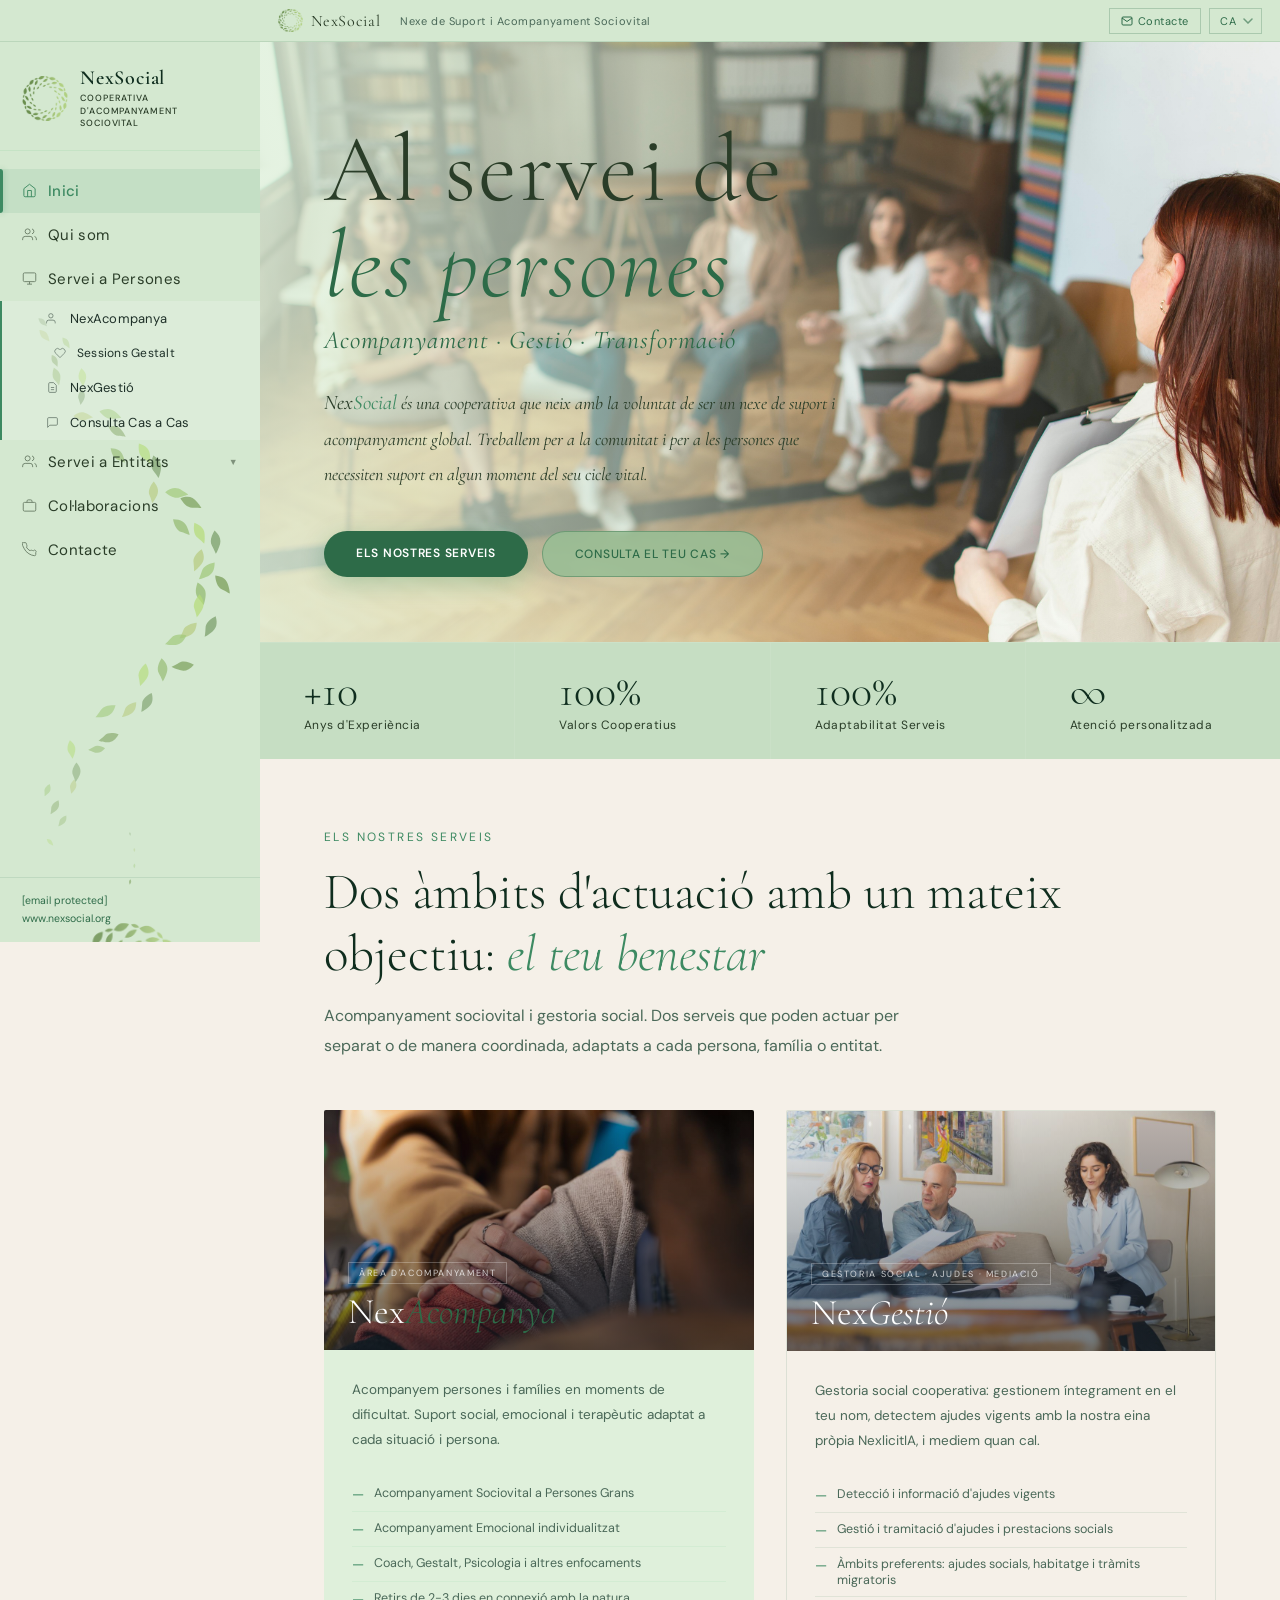
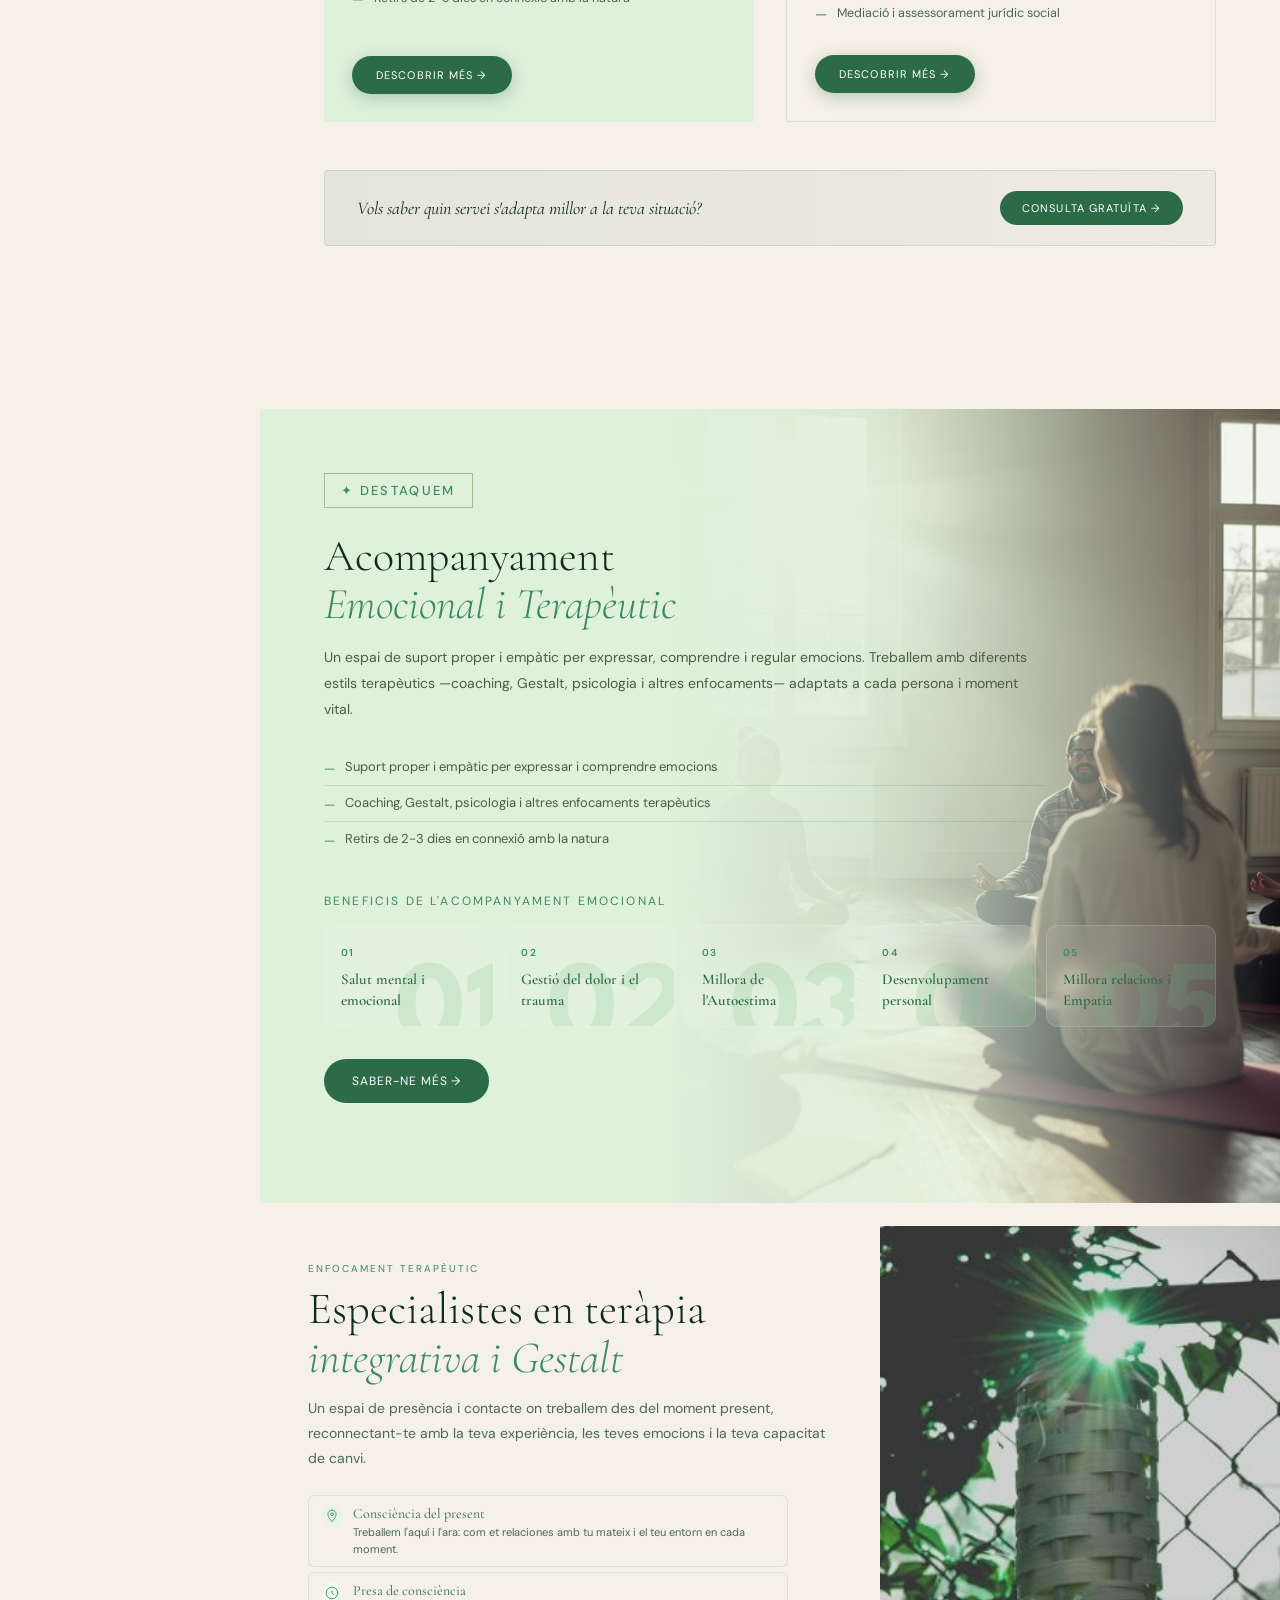
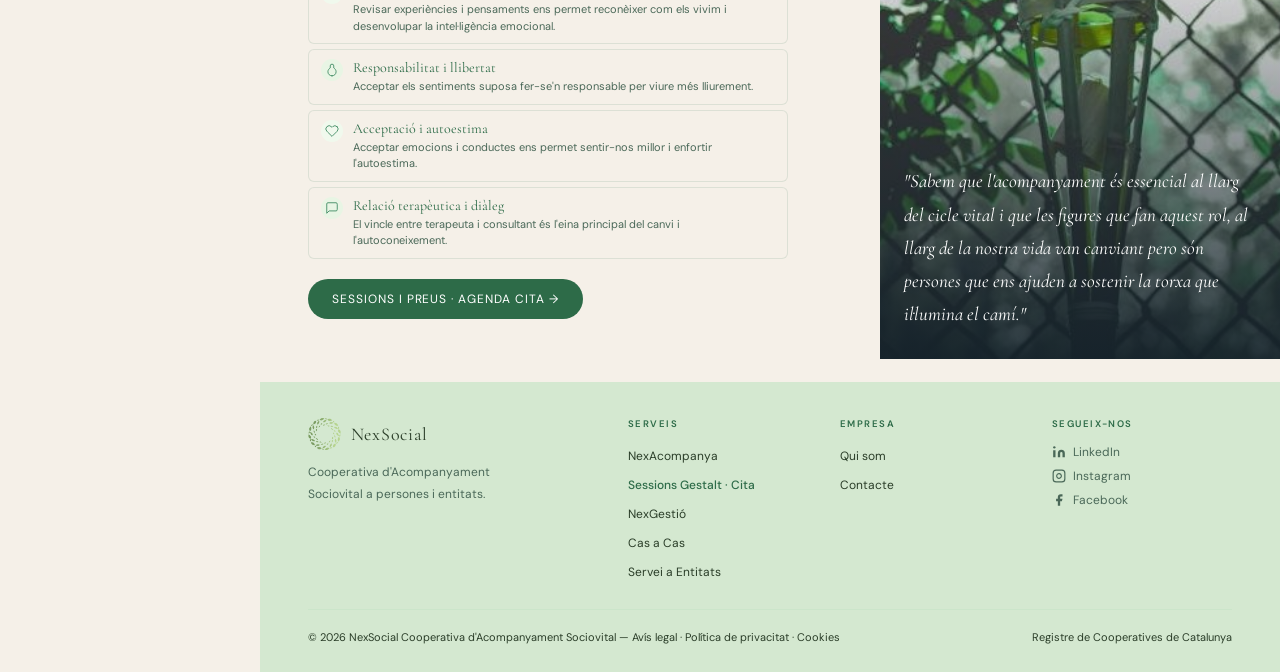
==== index.html @ 890d9851 "Update index.html" ====
<!DOCTYPE html>
<html lang="ca">
<head>
<meta charset="UTF-8">
<meta name="viewport" content="width=device-width, initial-scale=1.0">
<title>NexSocial — Cooperativa d'Acompanyament Sociovital</title>
<link href="https://fonts.googleapis.com/css2?family=Cormorant+Garamond:ital,wght@0,300;0,400;0,600;1,300;1,400;1,600&family=DM+Sans:wght@300;400;500&family=League+Spartan:wght@400;500;600;700&display=swap" rel="stylesheet">
<style>
:root{--forest:#2d6b48;--forest-hero:#dff0db;--green-mid:#3d8a62;--green-light:#6dbf85;--green-dark1:#a8cca5;--green-dark2:#8eba8b;--green-pale:#98be95;--cream:#d4e8d0;--card:#ffffff;--white:#f5f0e8;--text:#2a3d28;--text-muted:#4a6858;--sidebar-w:260px;--topbar-h:42px;--footer-h:auto;--T:.35s cubic-bezier(.4,0,.2,1)}
*{margin:0;padding:0;box-sizing:border-box}html{scroll-behavior:smooth;overflow-x:clip;}
body{font-family:'DM Sans',sans-serif;background:#f5f0e8;color:var(--text);min-height:100vh;}
.sidebar{width:var(--sidebar-w);min-height:100vh;background:var(--cream);position:fixed;left:0;top:var(--topbar-h);display:flex;flex-direction:column;z-index:100;transition:transform var(--T);overflow:hidden}
.sidebar-logo{padding:26px 22px 20px;border-bottom:1px solid rgba(109,191,133,.15);display:flex;align-items:center;gap:12px}
.sidebar-logo img{width:46px;height:46px;object-fit:contain}
.logo-name{font-family:'Cormorant Garamond',serif;font-size:20px;font-weight:600;color:#0f2d1e;letter-spacing:.04em;line-height:1}
.logo-sub{font-size:9px;color:#2a3d28;letter-spacing:.1em;text-transform:uppercase;opacity:1;margin-top:4px;line-height:1.4;font-weight:500}
nav{flex:1;padding:18px 0}
nav a{display:flex;align-items:center;gap:11px;padding:12px 22px;color:#2a3d28;text-decoration:none;font-size:15px;font-weight:400;letter-spacing:.02em;transition:all var(--T);position:relative;cursor:pointer}
nav a:hover,nav a.active{color:var(--green-mid);background:rgba(13,112,64,.08);font-weight:500}
nav a.active::before{content:'';position:absolute;left:0;top:0;bottom:0;width:3px;background:var(--green-mid);border-radius:0 3px 3px 0;box-shadow:0 0 6px rgba(13,112,64,0.3)}
nav a svg{width:15px;height:15px;opacity:.6;flex-shrink:0;transition:opacity .2s}
nav a:hover svg,nav a.active svg{opacity:1}
.sidebar-footer{padding:14px 22px;border-top:1px solid rgba(45,107,72,.12);font-size:10.5px;color:#4a6858;line-height:1.7}
.sidebar-footer a{color:#2d6b48;text-decoration:none}
.main{margin-left:var(--sidebar-w);min-height:100vh;margin-top:var(--topbar-h);background:#f5f0e8;}
section{display:none;animation:fadeIn .4s ease;}
section.active{display:block}
@keyframes fadeIn{from{opacity:0;transform:translateY(10px)}to{opacity:1;transform:translateY(0)}}
#inici{position:relative;background:#f5f0e8}
.hero-img{position:absolute;inset:0;background-size:cover;background-position:center}
.hero-overlay{position:absolute;inset:0;background:linear-gradient(to right,rgba(223,240,219,.82) 0%,rgba(223,240,219,.58) 38%,rgba(223,240,219,.18) 65%,rgba(223,240,219,0) 100%)}
.hero-content{position:relative;z-index:2;padding:80px 64px 60px;max-width:740px;-webkit-font-smoothing:antialiased;text-rendering:optimizeLegibility}
.hero-tag{display:inline-flex;align-items:center;gap:8px;font-size:10px;letter-spacing:.18em;text-transform:uppercase;color:var(--green-mid);border:1px solid rgba(13,112,64,.25);padding:6px 14px;margin-bottom:28px}
.hero-tag img{width:18px;height:18px;object-fit:contain}
.hero-title{font-family:'League Spartan',sans-serif;font-size:clamp(54px,7.5vw,98px);font-weight:500;color:var(--text);line-height:1;margin-bottom:10px;letter-spacing:-0.01em;-webkit-font-smoothing:antialiased}
.hero-sub{font-family:'Cormorant Garamond',serif;font-size:clamp(20px,2vw,26px);font-weight:400;font-style:italic;color:var(--forest);margin-bottom:28px;letter-spacing:.04em}
.hero-title em{font-style:italic;color:var(--green-mid)}
.hero-desc{font-family:'Cormorant Garamond',serif;font-size:18px;line-height:1.9;color:#2a3d28;max-width:520px;margin-bottom:40px;font-weight:400;font-style:italic}
.hero-cta{display:flex;gap:14px;flex-wrap:wrap}
.btn-primary{background:#2d6b48;color:#fff;padding:14px 32px;border:none;font-family:'DM Sans',sans-serif;font-size:12px;font-weight:600;letter-spacing:.06em;text-transform:uppercase;cursor:pointer;text-decoration:none;display:inline-block;transition:all .3s;border-radius:40px;box-shadow:0 6px 24px rgba(13,112,64,0.25)}
.btn-primary:hover{background:rgba(30,90,56,0.55);backdrop-filter:blur(6px);transform:translateY(-2px);box-shadow:0 6px 20px rgba(45,107,72,0.18)}
.btn-outline{background:rgba(152,190,149,0.88);color:var(--forest);padding:14px 32px;border:1.5px solid rgba(45,107,72,0.4);font-family:'DM Sans',sans-serif;font-size:12px;font-weight:500;letter-spacing:.06em;text-transform:uppercase;cursor:pointer;text-decoration:none;display:inline-block;transition:all .3s;border-radius:40px}
.btn-outline:hover{background:rgba(45,107,72,0.08);backdrop-filter:blur(6px);border-color:rgba(45,107,72,0.35);color:#2d6b48;transform:translateY(-2px);box-shadow:0 6px 18px rgba(45,107,72,0.08)}
.hero-stats{position:relative;z-index:1;display:flex;border-top:1px solid rgba(255,255,255,.1);background:rgba(194,221,191,.92);margin-bottom:0;}
.stat{flex:1;padding:26px 44px;border-right:1px solid rgba(255,255,255,.07);cursor:default;transition:all .25s;}
.stat:last-child{border-right:none}
.stat:hover{background:rgba(13,112,64,.1);}
.stat:hover .stat-num,.stat:hover .stat-label{color:var(--green-mid);}
.stat-num{font-family:'Cormorant Garamond',serif;font-size:44px;font-weight:300;color:#0f2d1e;line-height:1;margin-bottom:4px;transition:color .25s;}
.stat-label{font-size:12px;color:#2a3d28;letter-spacing:.04em;transition:color .25s;}
.page-header{background:var(--forest-hero);padding:52px 64px 40px;position:relative;overflow:hidden}
.page-header-bg{position:absolute;right:0;top:0;bottom:0;width:45%;background-size:cover;background-position:center;opacity:.55}
.page-header::after{content:'';position:absolute;right:0;top:0;bottom:0;width:45%;background:linear-gradient(to right,var(--forest-hero) 0%,transparent 40%)}
.page-header-tag{font-size:10px;letter-spacing:.2em;text-transform:uppercase;color:#0d7040;font-weight:600;margin-bottom:12px;display:block;position:relative;z-index:1}
.page-header h1{font-family:'Cormorant Garamond',serif;font-size:clamp(30px,4vw,48px);font-weight:400;color:#0f2d1e;line-height:1.1;position:relative;z-index:1}
.page-header h1 em{font-style:italic;color:#2d6b48}
.page-header p{margin-top:12px;font-size:14px;color:var(--text-muted);max-width:640px;line-height:1.7;position:relative;z-index:1}
.content{padding:52px 56px;background:#f5f0e8}
.content-alt{padding:52px 64px;background:#f5f0e8}
.section-title{font-family:'Cormorant Garamond',serif;font-size:32px;font-weight:400;color:#0f2d1e;line-height:1.2;margin-bottom:6px}
.section-title em{font-style:italic;color:#2d6b48;font-weight:400}
.section-lead{font-size:14px;color:var(--text-muted);line-height:1.7;max-width:720px}
.divider{width:48px;height:2px;background:var(--green-mid);margin:16px 0 32px}
.mv-grid{display:grid;grid-template-columns:1fr 1fr;gap:2px;margin-top:32px}
.mv-block{background:var(--card);padding:36px 32px;position:relative;overflow:hidden}
.mv-block::before{content:'';position:absolute;top:0;left:0;width:100%;height:3px;background:linear-gradient(90deg,var(--green-mid),var(--green-light))}
.mv-label{font-size:10px;letter-spacing:.2em;text-transform:uppercase;color:var(--green-mid);margin-bottom:10px;display:block}
.mv-block h3{font-family:'Cormorant Garamond',serif;font-size:22px;font-weight:500;color:#0f2d1e;margin-bottom:10px;line-height:1.2}
.mv-block p{font-size:13.5px;line-height:1.8;color:var(--text-muted)}
.photo-strip{display:grid;grid-template-columns:repeat(3,1fr);gap:3px}
.photo-strip-item{height:200px;background-size:cover;background-position:center;position:relative;overflow:hidden}
.photo-strip-item::after{content:'';position:absolute;inset:0;background:rgba(18,32,41,.06);transition:background .3s}
.photo-strip-item:hover::after{background:rgba(18,32,41,.0)}
.team-grid{display:grid;grid-template-columns:repeat(auto-fill,minmax(240px,1fr));gap:20px;margin-top:32px}
.team-card{background:#f0f9ed;border:1px solid rgba(45,107,72,.1);overflow:hidden;transition:all .3s}
.team-card:hover{border-color:var(--green-mid);box-shadow:0 8px 28px rgba(18,32,41,.08)}
.team-avatar{height:155px;display:flex;align-items:center;justify-content:center}
.team-initials{font-family:'Cormorant Garamond',serif;font-size:46px;font-weight:300;color:#2a3d28}
.team-info{padding:22px 22px 26px}
.team-info h3{font-family:'Cormorant Garamond',serif;font-size:19px;font-weight:600;color:var(--forest);margin-bottom:3px}
.team-role{font-size:10.5px;letter-spacing:.08em;text-transform:uppercase;color:var(--green-mid);margin-bottom:10px}
.team-bio{font-size:13px;line-height:1.7;color:var(--text-muted)}
.servei-block{display:grid;grid-template-columns:220px 1fr;border:1px solid rgba(45,107,72,.12);margin-bottom:14px;background:#f0f9ed;transition:all .3s;overflow:hidden}
.servei-block:hover{border-color:var(--green-mid);box-shadow:0 4px 20px rgba(18,32,41,.06)}
.servei-photo{background-size:cover;background-position:center;position:relative;min-height:190px}
.servei-photo-overlay{position:absolute;inset:0;background:linear-gradient(160deg,rgba(18,32,41,.65),rgba(45,107,72,.45));display:flex;flex-direction:column;justify-content:flex-end;padding:22px 18px}
.servei-cat-name{font-family:'Cormorant Garamond',serif;font-size:24px;font-weight:300;color:#fff;line-height:1.1}
.servei-cat-tag{font-size:10px;letter-spacing:.12em;text-transform:uppercase;color:rgba(255,255,255,0.6);margin-top:3px}
.servei-items{padding:28px 32px}
.servei-items h3{font-family:'Cormorant Garamond',serif;font-size:19px;font-weight:600;color:var(--forest);margin-bottom:14px}
.servei-list{list-style:none;display:grid;grid-template-columns:1fr 1fr;gap:7px}
.servei-list li{font-size:12.5px;color:var(--text-muted);padding-left:13px;position:relative;line-height:1.5}
.servei-list li::before{content:'→';position:absolute;left:0;color:var(--green-mid);font-size:11px}
.diagnostic-hero{position:relative;overflow:hidden;min-height:280px;display:flex;align-items:center}
.diagnostic-hero-img{position:absolute;inset:0;background-size:cover;background-position:center}
.diagnostic-hero-overlay{position:absolute;inset:0;background:linear-gradient(135deg,rgba(212,232,208,.8) 0%,rgba(212,232,208,.5) 60%,rgba(212,232,208,.1) 100%)}
.diagnostic-hero-content{position:relative;z-index:2;padding:48px 64px;display:grid;grid-template-columns:1fr 1fr;gap:48px;align-items:center;width:100%}
.diagnostic-hero h2{font-family:'Cormorant Garamond',serif;font-size:38px;font-weight:400;color:#0f2d1e;line-height:1.15}
.diagnostic-hero h2 em{font-style:italic;color:var(--green-mid)}
.form-container{padding:48px 64px;background:#f5f0e8}
.form-wrapper{max-width:620px;background:#ffffff;border:1px solid rgba(45,107,72,.1);padding:40px}
.form-wrapper h3{font-family:'Cormorant Garamond',serif;font-size:24px;font-weight:400;color:#0f2d1e;margin-bottom:6px}
.form-sub{font-size:13px;color:var(--text-muted);margin-bottom:28px}
.form-group{margin-bottom:18px}
.form-group label{display:block;font-size:10px;letter-spacing:.1em;text-transform:uppercase;color:var(--forest);margin-bottom:7px;font-weight:500}
.form-group input,.form-group select,.form-group textarea{width:100%;padding:11px 13px;border:1px solid rgba(45,107,72,.18);background:var(--white);font-family:'DM Sans',sans-serif;font-size:13.5px;color:var(--text);outline:none;transition:border-color .2s;appearance:none}
.form-group input:focus,.form-group select:focus,.form-group textarea:focus{border-color:var(--green-mid);background:#f5f0e8}
.form-group textarea{resize:vertical;min-height:85px}
.form-row{display:grid;grid-template-columns:1fr 1fr;gap:13px}
.form-note{margin-top:12px;font-size:12px;color:var(--text-muted);line-height:1.6;padding:10px 13px;border-left:2px solid var(--green-light);background:#f0f9ed}
.gform-placeholder{background:#e8f5e4;border:2px dashed var(--green-mid);padding:32px;text-align:center;color:var(--forest)}
.values-strip{display:flex;background:#d4e8d0}
.value-item{flex:1;padding:26px 18px;border-right:1px solid rgba(109,191,133,.15);text-align:center}
.value-item:last-child{border-right:none}
.value-icon{font-size:21px;margin-bottom:7px}
.value-item h4{font-family:'Cormorant Garamond',serif;font-size:17px;color:#1a3d22;margin-bottom:3px}
.value-item p{font-size:11px;color:#4a6858;line-height:1.5}
.oferta{background:#ffffff;border:1px solid rgba(45,107,72,.1);padding:26px 30px;margin-bottom:10px;display:flex;align-items:center;justify-content:space-between;gap:18px;transition:all .3s}
.oferta:hover{border-color:var(--green-mid);transform:translateX(4px)}
.oferta-info h3{font-family:'Cormorant Garamond',serif;font-size:19px;font-weight:600;color:var(--forest);margin-bottom:4px}
.oferta-meta{display:flex;gap:12px;font-size:11px;color:var(--text-muted)}
.oferta-badge{font-size:10.5px;padding:5px 11px;background:#f0f9ed;color:var(--forest);border-radius:2px;white-space:nowrap}
.contact-grid{display:grid;grid-template-columns:1fr 1.5fr;min-height:calc(100vh - 156px)}
.contact-info{background:#f5f0e8;padding:48px 40px;position:relative;overflow:hidden}
.contact-info-bg{position:absolute;inset:0;background-size:cover;background-position:center bottom;opacity:0.25;filter:blur(2px);transform:scale(1.05)}.12}
.contact-info h2{font-family:'Cormorant Garamond',serif;font-size:42px;font-weight:600;color:var(--text);margin-bottom:5px;position:relative;z-index:1}
.contact-info h2 em{font-style:italic;color:#0d7040}
.contact-info>p{font-size:13px;color:#4a6858;line-height:1.7;margin-bottom:36px;position:relative;z-index:1}
.contact-item{margin-bottom:24px;position:relative;z-index:1}
.contact-item-label{font-size:10px;letter-spacing:.18em;text-transform:uppercase;color:#2d6b48;margin-bottom:4px;opacity:1}
.contact-item-val{font-size:14px;color:#2a3d28;font-weight:300}
.contact-item-val a{color:#2d6b48;text-decoration:none;border-bottom:1px solid rgba(45,107,72,.25);transition:border-color .2s}
.contact-item-val a:hover{border-color:#0d7040}
.contact-form{background:#f5f0e8;padding:48px 40px}
.contact-form h3{font-family:'Cormorant Garamond',serif;font-size:24px;font-weight:400;color:#0f2d1e;margin-bottom:24px}
.contact-logo{display:flex;align-items:center;gap:10px;margin-bottom:28px;position:relative;z-index:1}
.contact-logo img{width:34px;height:34px;object-fit:contain;opacity:.8}
.contact-logo span{font-family:'Cormorant Garamond',serif;font-size:15px;color:#4a6858;letter-spacing:.04em}
.mobile-toggle{display:none;position:fixed;top:12px;left:12px;z-index:200;background:var(--cream);border:1px solid rgba(45,107,72,.15);color:#2a3d28;width:40px;height:40px;cursor:pointer;flex-direction:column;align-items:center;justify-content:center;gap:5px}
.mobile-toggle span{display:block;width:20px;height:2px;background:#2a3d28}
.overlay{display:none;position:fixed;inset:0;background:rgba(14,30,22,.6);z-index:99}

/* ═══════════════════════════════════════════
   PORTÀTIL / TABLET — max-width: 1100px
   ═══════════════════════════════════════════ */
@media(max-width:1100px){
  /* Sidebar més estret */
  :root{--sidebar-w:220px}
  
  /* Padding de contingut reduït */
  .content,.content-alt,.form-container{padding-left:32px;padding-right:32px}
  .page-header{padding:40px 32px 32px}
  
  /* Hero title més petit */
  
.hero-title{font-size:clamp(42px,6vw,72px) !important}
  .hero-content{padding:60px 40px 48px !important}
  
  /* Grids de 4 col → 2 col */
  .footer-top{grid-template-columns:1fr 1fr !important}
  
  /* Stats hero wrap */
  .hero-stats .stat{padding:14px 18px}
}

/* ═══════════════════════════════════════════
   TABLET — max-width: 900px
   ═══════════════════════════════════════════ */
@media(max-width:900px){
  :root{--sidebar-w:200px}
  
  /* Grids 3 col → 2 col */
  div[style*="grid-template-columns:repeat(3,1fr)"]:not(.bloc-emocional div){
    grid-template-columns:1fr 1fr !important;
  }
  
  /* Grids 4 col → 2 col */
  div[style*="grid-template-columns:repeat(4,1fr)"]{
    grid-template-columns:1fr 1fr !important;
  }
  
  /* Contact grid → 1 col */
  .contact-grid{grid-template-columns:1fr !important}
  
  /* Gestalt grid → apilat */
    
  /* Area cards → apilades */
  .area-card{grid-template-columns:1fr !important}
  .area-card-img{min-height:220px !important}
  
  /* Servei blocks → apilats */
  .servei-block{grid-template-columns:1fr !important}
  
  /* Padding reduït */
  .content,.content-alt{padding-left:24px;padding-right:24px}
  .page-header{padding:32px 24px 28px !important}
  
    .hero-content{padding:48px 32px 40px !important}
  
.hero-title{font-size:clamp(38px,5.5vw,62px) !important}
  
  /* Diagnostic hero */
  .diagnostic-hero-content{grid-template-columns:1fr !important}
  
  /* Footer */
  .footer-top{grid-template-columns:1fr 1fr !important}
  
  /* mv-grid → 1 col */
  .mv-grid{grid-template-columns:1fr !important}
  
  /* srv-cols */
  .srv-cols{grid-template-columns:1fr 1fr !important}
}

@media(max-width:768px){
.sidebar{transform:translateX(-100%)}.sidebar.open{transform:translateX(0)}
.main{margin-left:0;margin-top:var(--topbar-h)}.mobile-toggle{display:flex}.overlay.show{display:block}
.hero-content,.page-header,.content,.content-alt,.form-container{padding-left:18px;padding-right:18px}
.content[style*="padding:40px 48px"],.content[style*="padding: 40px 48px"]{padding-left:18px !important;padding-right:18px !important;padding-top:28px !important;}
.hero-stats .stat{padding:18px 14px}
.mv-grid,.form-row,.servei-block,.contact-grid,.diagnostic-hero-content{grid-template-columns:1fr}
.values-strip{flex-direction:column}.servei-photo{min-height:130px}
.photo-strip{grid-template-columns:1fr 1fr}

.hero-content{padding:40px 18px 32px !important;}
.hero-cta{flex-direction:column;gap:10px;}
.hero-stats{flex-wrap:wrap;}
.stat{flex:1 1 45%;border-right:none !important;border-bottom:1px solid rgba(255,255,255,.07);}

/* Page headers */
.page-header{padding:36px 18px 28px !important;}
.page-header-bg{display:none;}
.page-header::after{display:none;}

/* Grids inline de 3-4 columnes → 1 columna */
div[style*="grid-template-columns:repeat(3"],
div[style*="grid-template-columns:repeat(4"],
div[style*="grid-template-columns: repeat(3"],
div[style*="grid-template-columns: repeat(4"]{
  grid-template-columns:1fr !important;
}

/* Grids inline de 2 columnes → 1 columna (excepte els que ja funcionen) */
div[style*="grid-template-columns:1fr 1fr"],
div[style*="grid-template-columns: 1fr 1fr"],
div[style*="grid-template-columns:1fr 380px"],
div[style*="grid-template-columns:1fr 1.5fr"],
div[style*="grid-template-columns:220px 1fr"],
div[style*="grid-template-columns:280px 1fr"],
div[style*="grid-template-columns:1fr 380px"]{
  grid-template-columns:1fr !important;
}

/* Galeries de fotos → 1 columna */
div[style*="grid-template-columns:1.2fr 1fr 0.9fr"],
div[style*="grid-template-columns:1.6fr 1fr 1fr 1fr"]{
  grid-template-columns:1fr !important;
  height:auto !important;
}

/* Padding excessiu en blocs inline */
div[style*="padding:36px 40px"],
div[style*="padding:48px 64px"],
div[style*="padding:40px 44px"],
div[style*="padding:28px 44px"]{
  padding-left:18px !important;
  padding-right:18px !important;
}

/* Alçades fixes d'imatges → reduir */
div[style*="height:280px"],
div[style*="height:260px"],
div[style*="height:320px"]{
  height:180px !important;
}

/* CTAs en fila → columna */
div[style*="display:flex"][style*="justify-content:space-between"]{
  flex-direction:column;
  gap:16px;
}

/* Mida de text gran en mòbil */
div[style*="font-size:52px"],
div[style*="font-size:80px"]{
  font-size:38px !important;
}
div[style*="font-size:38px"]{font-size:26px !important;}
div[style*="font-size:32px"]{font-size:22px !important;}

/* ── INICI: desactivar sticky stack al mòbil ── */
.stack-item{position:static !important;top:auto !important;z-index:auto !important;border-radius:0 !important;}

#inici div[style*="height:600px;overflow:hidden"]{height:auto !important;min-height:380px !important;overflow:hidden !important;}
.hero-content{padding:32px 18px 28px !important;}
.hero-title{font-size:48px !important;}

.hero-desc{font-size:13px !important;margin-bottom:24px !important;}
.hero-cta{flex-direction:column !important;gap:10px !important;}
.btn-primary,.btn-outline{text-align:center !important;}
.hero-stats{position:relative !important;z-index:5 !important;}

/* Bloc serveis: eliminar padding gegant */
#inici div[style*="padding:36px 64px 600px"]{padding:28px 18px 48px !important;}
#inici div[style*="padding-bottom:120px"]{padding-bottom:40px !important;}
#inici div[style*="padding:32px 32px 48px"]{padding:22px 18px 36px !important;}

/* Bloc emocional */
.bloc-emocional{overflow:visible !important;}
.bloc-emocional-text{padding:28px 18px 36px !important;}
#inici div[style*="padding:64px 64px 100px"]{padding:28px 18px 36px !important;}
#inici div[style*="min-height:420px"]{min-height:auto !important;}
.bloc-emocional div[style*="grid-template-columns:repeat(5,1fr)"]{grid-template-columns:1fr 1fr !important;}

/* Gestalt: tot visible i apilat */

/* Cards inici: grids → 1 col */
#inici div[style*="grid-template-columns:1fr 1fr"]{grid-template-columns:1fr !important;}
#inici div[style*="grid-template-columns:1fr 400px"]{grid-template-columns:1fr !important;}
#inici div[style*="grid-template-columns:repeat(5,1fr)"]{grid-template-columns:1fr 1fr !important;}
#inici div[style*="height:260px"]{height:200px !important;}

/* Stats */
.stat-num{font-size:26px !important;}
.stat-label{font-size:12px !important;}

/* Subnav lateral */
#subnav-serveis a{padding-left:28px !important;color:#1e3028 !important;}

/* srv-block i srv-cols */
.srv-block{margin-bottom:32px !important;padding-bottom:32px !important;}
.srv-cols{grid-template-columns:1fr !important;}
.srv-col-box{padding:16px !important;}
.srv-block-title{font-size:22px !important;}
.srv-block-desc{max-width:100% !important;}

/* NexAcompanya / NexGestio: content padding */
#nexacompanya .content,#nexgestio .content{padding:24px 18px 40px !important;}


/* Footer */
.footer-top{grid-template-columns:1fr !important;}




.hero-sub{font-size:clamp(16px,4vw,20px) !important;}
}


.tsec-head{font-size:10px;letter-spacing:0.12em;text-transform:uppercase;color:#fff;background:#2d6b48;padding:7px 12px;margin:18px 0 12px;font-weight:600}
.tfield{margin-bottom:12px}
.tlabel{display:block;font-size:10px;letter-spacing:0.1em;text-transform:uppercase;color:#2d6b48;margin-bottom:5px;font-weight:500}
.tinput{width:100%;padding:10px 13px;border:1px solid rgba(45,107,72,0.2);background:#f5f0e8;font-family:'DM Sans',sans-serif;font-size:14px;color:#0f2d1e;outline:none;box-sizing:border-box}
.tarea{width:100%;padding:10px 13px;border:1px solid rgba(45,107,72,0.2);background:#f5f0e8;font-family:'DM Sans',sans-serif;font-size:13px;color:#0f2d1e;outline:none;resize:vertical;box-sizing:border-box;min-height:70px}
.tinput:focus,.tarea:focus{border-color:#0d7040}

/* === TOPBAR === */
.topbar{position:fixed;top:0;left:0;right:0;height:var(--topbar-h);background:var(--cream);z-index:200;display:flex;align-items:center;justify-content:space-between;padding:0 18px 0 calc(var(--sidebar-w) + 18px);border-bottom:1px solid rgba(45,107,72,.15)}
.topbar-left{display:flex;align-items:center;gap:20px}
.topbar-logo-wrap{display:flex;align-items:center;gap:8px}
.topbar-logo-wrap img{height:24px;width:auto;object-fit:contain}
.topbar-brand{font-family:'Cormorant Garamond',serif;font-size:16px;font-weight:400;color:#2a3d28;letter-spacing:0.04em}
.topbar-tagline{font-size:11px;color:#4a6858;letter-spacing:0.05em;display:block}
.topbar-right{display:flex;align-items:center;gap:8px}
.topbar-btn{display:flex;align-items:center;gap:5px;padding:5px 11px;border:1px solid rgba(45,107,72,.25);color:#2d6b48;font-size:11px;text-decoration:none;letter-spacing:0.05em;transition:all .2s;cursor:pointer;background:transparent;white-space:nowrap}
.topbar-btn:hover,.topbar-btn:focus{background:rgba(45,107,72,0.08);backdrop-filter:blur(6px);border-color:rgba(45,107,72,0.3);color:#2d6b48;transform:translateY(-1px)}
.topbar-btn.urgent{border-color:rgba(239,68,68,.4);color:rgba(239,68,68,.8)}
.topbar-btn.urgent:hover{background:rgba(239,68,68,.1);border-color:rgba(239,68,68,.7);color:#ef4444}
.topbar-btn svg{width:12px;height:12px;flex-shrink:0}
.lang-select{appearance:none;background:transparent;border:1px solid rgba(45,107,72,.25);color:#2d6b48;font-size:11px;font-family:'DM Sans',sans-serif;letter-spacing:0.05em;padding:5px 24px 5px 10px;cursor:pointer;transition:all .2s;outline:none;background-image:url("data:image/svg+xml,%3Csvg xmlns='http://www.w3.org/2000/svg' width='10' height='6' viewBox='0 0 10 6'%3E%3Cpath d='M1 1l4 4 4-4' stroke='rgba(45,107,72,0.6)' stroke-width='1.5' fill='none' stroke-linecap='round'/%3E%3C/svg%3E");background-repeat:no-repeat;background-position:right 8px center;}
.lang-select:hover{border-color:rgba(45,107,72,.5);color:var(--green-mid)}
.lang-select option{background:#f5f0e8;color:#2a3d28;}

@media(max-width:1100px){.topbar-tagline{display:none}.topbar{padding-left:calc(var(--sidebar-w) + 14px)}}
@media(max-width:768px){.topbar{padding-left:58px}.topbar-tagline,.topbar-brand{display:block}.topbar-btn span{display:none}.topbar-btn{padding:5px 7px}}

/* === FOOTER === */
.site-footer{background:#d4e8d0;color:#4a6858;padding:36px 48px 28px;}
.footer-inner{max-width:960px;margin:0 auto}
.footer-top{display:grid;grid-template-columns:1.6fr 1fr 1fr 1fr;gap:32px;padding-bottom:28px;border-bottom:1px solid rgba(109,191,133,.08)}
.footer-col-title{font-size:9.5px;letter-spacing:0.15em;text-transform:uppercase;color:#2d6b48;margin-bottom:14px;font-weight:600}
.footer-brand{display:flex;align-items:center;gap:10px;margin-bottom:12px}
.footer-brand img{height:32px;width:auto;object-fit:contain;opacity:.85}
.footer-brand-name{font-family:'Cormorant Garamond',serif;font-size:18px;color:#2a3d28;letter-spacing:0.04em}
.footer-desc{font-size:12px;line-height:1.8;color:#4a6858;max-width:220px}
.footer-links{list-style:none;padding:0;margin:0;display:flex;flex-direction:column;gap:8px}
.footer-links a{font-size:12px;color:#2a3d28;text-decoration:none;transition:color .2s}
.footer-links a:hover{color:var(--forest);font-weight:500}
.footer-social{display:flex;flex-direction:column;gap:8px}
.footer-social a{display:flex;align-items:center;gap:7px;font-size:12px;color:#4a6858;text-decoration:none;transition:color .2s}
.footer-social a:hover{color:var(--forest);font-weight:500}
.footer-social svg{width:14px;height:14px;flex-shrink:0}
.footer-denuncia{display:inline-flex;align-items:center;gap:6px;padding:8px 14px;border:1px solid rgba(239,68,68,.3);color:rgba(239,68,68,.7);font-size:11px;text-decoration:none;letter-spacing:0.06em;transition:all .2s;margin-top:4px}
.footer-denuncia:hover{background:rgba(239,68,68,.08);border-color:rgba(239,68,68,.6);color:#ef4444}
.footer-bottom{display:flex;align-items:center;justify-content:space-between;padding-top:20px;font-size:11px;color:#2a3d28;flex-wrap:wrap;gap:8px}
.footer-bottom a{color:#2a3d28;text-decoration:none}
.footer-bottom a:hover{color:var(--forest)}
@media(max-width:768px){.site-footer{padding:28px 22px 20px}.footer-top{grid-template-columns:1fr 1fr}.footer-col--brand{grid-column:1/-1}}

.site-footer{display:block !important;}

.servei-block:nth-child(even){background:#e8f5e4 !important;}

.footer-links a, .footer-social a, .footer-bottom a {
  transition: color .2s, font-weight .1s;
}
.team-card, .servei-block, .mv-block {
  transition: transform .25s, box-shadow .25s;
}
.team-card:hover, .servei-block:hover {
  transform: translateY(-3px);
}
nav a {
  transition: all .2s;
}


/* === ALTERNANÇA GLOBAL CARDS === */
/* srv-col-box */
.srv-col-box:nth-child(odd) { background: #f0f9ed !important; }
.srv-col-box:nth-child(even) { background: #e8f5e4 !important; }

/* area-card alternada */
.area-card:nth-child(odd) .area-card-body { background: #f0f9ed !important; }
.area-card:nth-child(even) .area-card-body { background: #e8f5e4 !important; }

/* oferta alternada */
.oferta:nth-child(odd) { background: #f0f9ed !important; }
.oferta:nth-child(even) { background: #e8f5e4 !important; }

/* team-card alternada */
.team-card:nth-child(odd) { background: #f0f9ed !important; }
.team-card:nth-child(even) { background: #e8f5e4 !important; }

/* mv-block alternada */
.mv-block:nth-child(odd) { background: #f0f9ed !important; }
.mv-block:nth-child(even) { background: #e8f5e4 !important; }

/* dopt (diagnòstic) alternada */
.dopt:nth-child(odd) { background: #f0f9ed !important; }
.dopt:nth-child(even) { background: #e8f5e4 !important; }
.dopt:hover, .dopt.selected { background: #98be95 !important; }

/* srv-detail-nav-item alternada */
.srv-detail-nav-item:nth-child(odd) { background: transparent; }
.srv-detail-nav-item:nth-child(even) { background: rgba(13,112,64,.04); }


#subnav-entitats a, #subnav-serveis a { color:#1e3028 !important; font-size:14px; opacity:1 !important; border-left-color:#3d8a62 !important; }

.mv-card:nth-child(odd) { background: #f0f9ed !important; }
.mv-card:nth-child(even) { background: #e8f5e4 !important; }
.cas-card:nth-child(odd) { background: #f0f9ed !important; }
.cas-card:nth-child(even) { background: #e8f5e4 !important; }


img{max-width:100%;height:auto;}

/* Em cursiva sobre fons verd → color fosc per contrast */
[style*="background:#98be95"] em,
[style*="background:var(--forest-hero)"] em,
[style*="background:#dff0db"] em,
[style*="background:#d4e8d0"] em {
  color: #2d6b48 !important;
}
.page-header em { color: #2d6b48 !important; }
.hero-title em { color: #2d6b48 !important; }


/* Green-light sobre fons clar → fosc */
[style*="background:#98be95"] [style*="color:var(--green-light)"],
.srv-col-box [style*="color:var(--green-light)"] {
  color: #2d6b48 !important;
}

/* ── REGLA OR BRANDING: --green-light NOMÉS sobre fons fosc ──────────────
   Sobre qualsevol fons clar de la web, forcem --forest per garantir contrast.
   Excepció: botons amb background:var(--forest) i overlays de foto (ok per disseny).
   ──────────────────────────────────────────────────────────────────────── */
.content [style*="color:var(--green-light)"],
.page-header:not(.dark-overlay) [style*="color:var(--green-light)"],
.site-footer [style*="color:var(--green-light)"] {
  color: var(--forest) !important;
}


/* Espai extra bottom NexAcompanya/NexGestió cards inici */
.stack-item { margin-bottom: 24px; }
@media(max-width:768px){
  .stack-item { margin-bottom: 16px; }
}




  
  
}



  
  
  
}
@media(max-width:860px){}
@media(max-width:600px){
.gestalt-grid{display:block !important;grid-template-columns:1fr !important;min-height:auto !important;}
.gestalt-foto{display:block !important;height:240px !important;position:relative !important;overflow:hidden !important;}
.gestalt-foto img{position:absolute !important;inset:0 !important;width:100% !important;height:100% !important;object-fit:cover !important;object-position:top center !important;}
.gestalt-text{display:block !important;padding:24px 18px 32px !important;}
}</style>
<script>
function handleContactForm(e){
  e.preventDefault();
  const btn = document.getElementById('form-submit-btn');
  const success = document.getElementById('form-success');
  const form = document.getElementById('contact-form');
  if(!form.action || form.action.includes('XXXXXXXX')){
    const nom = form.querySelector('[name="nom"]') ? form.querySelector('[name="nom"]').value : '';
    const email = form.querySelector('[name="email"]') ? form.querySelector('[name="email"]').value : '';
    const telefon = form.querySelector('[name="telefon"]') ? form.querySelector('[name="telefon"]').value : '';
    const motiu = form.querySelector('[name="motiu"]') ? form.querySelector('[name="motiu"]').value : '';
    const missatge = form.querySelector('[name="missatge"]') ? form.querySelector('[name="missatge"]').value : '';
    const body = encodeURIComponent('Nom: '+nom+'\nEmail: '+email+'\nTelèfon: '+telefon+'\nMotiu: '+motiu+'\n\n'+missatge);
    window.location.href = 'mailto:infonex@nexsocial.org?subject=Contacte web NexSocial&body='+body;
    success.style.display='block';
    form.reset();
    return;
  }
  btn.textContent = 'Enviant...';
  btn.disabled = true;
  fetch(form.action, {method:'POST', body:new FormData(form), headers:{'Accept':'application/json'}})
    .then(function(res){
      if(res.ok){ success.style.display='block'; form.reset(); btn.textContent='Enviat ✓'; }
      else { btn.textContent='Error — torna-ho a intentar'; btn.disabled=false; }
    }).catch(function(){ btn.textContent='Error — torna-ho a intentar'; btn.disabled=false; });
}

function handleTreballarForm(e){
  e.preventDefault();
  const form = e.target;
  const ok = document.getElementById('treballar-ok');
  if(!form.action || form.action.includes('XXXXXXXX')){
    const nom = form.querySelector('[name="nom"]') ? form.querySelector('[name="nom"]').value : '';
    const email = form.querySelector('[name="email"]') ? form.querySelector('[name="email"]').value : '';
    const telefon = form.querySelector('[name="telefon"]') ? form.querySelector('[name="telefon"]').value : '';
    const area = form.querySelector('[name="area"]') ? form.querySelector('[name="area"]').value : '';
    const motivacio = form.querySelector('[name="motivacio"]') ? form.querySelector('[name="motivacio"]').value : '';
    const body = encodeURIComponent('Candidatura NexSocial\n\nNom: '+nom+'\nEmail: '+email+'\nTelèfon: '+telefon+'\nÀrea: '+area+'\n\nMotivació:\n'+motivacio);
    window.location.href = 'mailto:infonex@nexsocial.org?subject=Candidatura NexSocial&body='+body;
    ok.style.display='block';
    form.reset();
    return;
  }
  fetch(form.action, {method:'POST', body:new FormData(form), headers:{'Accept':'application/json'}})
    .then(function(res){
      if(res.ok){ ok.style.display='block'; form.reset(); }
    });
}
function toggleSubnav(id){
  var el = document.getElementById(id);
  var arrow = document.getElementById(id+'-arrow');
  if(!el) return;
  var open = el.style.maxHeight && el.style.maxHeight !== '0px';
  el.style.maxHeight = open ? '0px' : '200px';
  if(arrow) arrow.style.transform = open ? 'rotate(0deg)' : 'rotate(180deg)';
}
function scrollToServei(area){
  var target = area === 'acomp'
    ? document.getElementById('servei-acomp-title')
    : document.getElementById('servei-gestio-title');
  if(target) setTimeout(function(){ target.scrollIntoView({behavior:'smooth', block:'center'}); }, 100);
}
async function publishToGitHub(){
  var token = localStorage.getItem('gh_token') || '';
  if(!token){
    token = prompt('Enganxa el teu GitHub Token (ghp_...):\n\nEl pots crear a: GitHub → Settings → Developer settings → Personal access tokens → Tokens (classic)\n\nEs guardarà al navegador per no haver-lo de tornar a posar.');
    if(!token) return;
    localStorage.setItem('gh_token', token.trim());
  }
  var btn = document.querySelector('[onclick="publishToGitHub()"]');
  var orig = btn.textContent;
  btn.textContent = '⏳ Publicant...';
  btn.disabled = true;
  try {
    var html = document.documentElement.outerHTML;
    var content = btoa(unescape(encodeURIComponent(html)));
    var owner = 'cfaibella-Nex';
    var repo = 'WEB';
    var file = 'index.html';
    var branch = 'main';
    // Obtenir SHA actual
    var shaRes = await fetch('https://api.github.com/repos/'+owner+'/'+repo+'/contents/'+file+'?ref='+branch, {
      headers:{'Authorization':'token '+token.trim(), 'Accept':'application/vnd.github.v3+json'}
    });
    var shaData = await shaRes.json();
    var sha = shaData.sha || '';
    // Pujar fitxer
    var putRes = await fetch('https://api.github.com/repos/'+owner+'/'+repo+'/contents/'+file, {
      method:'PUT',
      headers:{'Authorization':'token '+token.trim(), 'Accept':'application/vnd.github.v3+json', 'Content-Type':'application/json'},
      body: JSON.stringify({
        message: 'Actualització web des del panell admin — ' + new Date().toLocaleString('ca'),
        content: content,
        sha: sha,
        branch: branch
      })
    });
    if(putRes.ok){
      btn.textContent = '✅ Publicat!';
      btn.style.background = '#0d7040';
      setTimeout(()=>{ btn.textContent=orig; btn.style.background='#6dbf85'; btn.disabled=false; }, 4000);
    } else {
      var err = await putRes.json();
      if(err.message && err.message.includes('Bad credentials')){
        localStorage.removeItem('gh_token');
        alert('Token incorrecte o caducat. Torna-ho a provar amb un token nou.');
      } else {
        alert('Error: ' + (err.message || putRes.status));
      }
      btn.textContent = orig; btn.disabled = false;
    }
  } catch(e){
    alert('Error de connexió: ' + e.message);
    btn.textContent = orig; btn.disabled = false;
  }
}
function showProjPanel(id, btn){
  document.querySelectorAll('.proj-panel').forEach(function(p){ p.classList.remove('active'); });
  document.querySelectorAll('.proj-subnav-btn').forEach(function(b){ b.classList.remove('active'); });
  document.getElementById(id).classList.add('active');
  if(btn) btn.classList.add('active');
  // Amaga/mostra el banner i subnav segons el panel
  var hdr = document.getElementById('proj-page-header');
  var nav = document.getElementById('proj-subnav-bar');
  if (id === 'proj-intel') {
    if (hdr) hdr.style.display = 'none';
    if (nav) nav.style.display = 'none';
  } else {
    if (hdr) hdr.style.display = '';
    if (nav) nav.style.display = '';
  }
}

// DIAGNÒSTIC
function startDiag(){
  document.getElementById('diag-intro').style.display = 'none';
  document.getElementById('diag-main').style.display = 'block';
}
var diagStep = 0;
var diagScores = new Array(10).fill(0);

function selectOpt(el, stepIdx, score){
  var opts = document.querySelectorAll('#dstep-'+stepIdx+' .dopt');
  opts.forEach(function(o){ o.classList.remove('selected'); });
  el.classList.add('selected');
  diagScores[stepIdx] = score;
  var nextBtn = document.getElementById('diag-next');
  nextBtn.disabled = false;
  nextBtn.style.opacity = '1';
  nextBtn.textContent = stepIdx === 9 ? 'Veure resultat →' : 'Següent →';
}

function diagNav(dir){
  // Si estem a l'última pregunta i anem endavant → mostrar resultat
  if(dir === 1 && diagStep === 9){
    document.getElementById('dstep-'+diagStep).style.display = 'none';
    showDiagResult();
    return;
  }

  var newStep = diagStep + dir;
  if(newStep < 0 || newStep > 9) return;

  document.getElementById('dstep-'+diagStep).style.display = 'none';
  diagStep = newStep;
  document.getElementById('dstep-'+diagStep).style.display = 'block';

  // Progrés
  var pct = (diagStep / 10) * 100;
  document.getElementById('diag-pbar').style.width = pct + '%';
  document.getElementById('diag-ptxt').textContent = diagStep + ' / 10 preguntes';

  // Botons
  document.getElementById('diag-prev').style.display = diagStep > 0 ? 'block' : 'none';
  var nextBtn = document.getElementById('diag-next');
  nextBtn.disabled = diagScores[diagStep] === 0;
  nextBtn.style.opacity = diagScores[diagStep] === 0 ? '0.4' : '1';
  nextBtn.textContent = diagStep === 9 ? 'Veure resultat →' : 'Següent →';
}

function showDiagResult(){
  var total = diagScores.reduce(function(a,b){ return a+b; }, 0);
  document.getElementById('diag-questions').style.display = 'none';
  document.getElementById('diag-progress-wrap').style.display = 'none';
  document.getElementById('diag-results').style.display = 'block';
  
  var resIdx = 0;
  if(total <= 15) resIdx = 0;
  else if(total <= 25) resIdx = 1;
  else if(total <= 35) resIdx = 2;
  else resIdx = 3;
  
  document.getElementById('dres-'+resIdx).style.display = 'block';
  window.scrollTo(0,0);
}

function resetDiag(){
  // Tornar a la intro
  document.getElementById('diag-intro').style.display = 'block';
  document.getElementById('diag-main').style.display = 'none';
  diagStep = 0;
  diagScores = new Array(10).fill(0);
  for(var i=0;i<10;i++){
    document.getElementById('dstep-'+i).style.display = i===0 ? 'block' : 'none';
    var opts = document.querySelectorAll('#dstep-'+i+' .dopt');
    opts.forEach(function(o){ o.classList.remove('selected'); });
  }
  for(var j=0;j<4;j++){
    var r = document.getElementById('dres-'+j);
    if(r) r.style.display = 'none';
  }
  document.getElementById('diag-questions').style.display = 'block';
  document.getElementById('diag-progress-wrap').style.display = 'block';
  document.getElementById('diag-results').style.display = 'none';
  document.getElementById('diag-pbar').style.width = '0%';
  document.getElementById('diag-ptxt').textContent = '0 / 10 preguntes';
  document.getElementById('diag-prev').style.display = 'none';
  var nextBtn = document.getElementById('diag-next');
  nextBtn.disabled = true;
  nextBtn.style.opacity = '0.4';
  nextBtn.textContent = 'Següent →';
}
function showSection(id,el){
  document.querySelectorAll('section').forEach(s=>s.classList.remove('active'));
  document.querySelectorAll('nav a').forEach(a=>a.classList.remove('active'));
  var sec = document.getElementById(id);
  if(sec) sec.classList.add('active');
  if(el) el.classList.add('active');
  if(window.innerWidth<=768){
    document.getElementById('sidebar').classList.remove('open');
    document.getElementById('overlay').classList.remove('show');
  }
  window.scrollTo(0,0);
}

function toggleSidebar(){
  document.getElementById('sidebar').classList.toggle('open');
  document.getElementById('overlay').classList.toggle('show');
}


function switchTab(name, btn){
  document.querySelectorAll('.atab-content').forEach(t=>t.style.display='none');
  document.querySelectorAll('.atab').forEach(b=>{
    b.style.background='transparent';
    b.style.color='rgba(253,252,249,0.5)';
  });
  var tab = document.getElementById('tab-'+name);
  if(tab) tab.style.display='block';
  if(btn){
    btn.style.background='rgba(109,191,133,0.12)';
    btn.style.color='#fdfcf9';
  }
}

function updateById(id, val){
  var el = document.getElementById(id);
  if(el){ el.textContent = val; showDownloadBar(); }
}

function updateText(input, selector){
  var el = document.querySelector(selector);
  if(el){ el.textContent = input.value; showDownloadBar(); }
}

function updateNthTeamField(input, idx, fieldSelector){
  var cards = document.querySelectorAll('.team-card');
  if(cards[idx]){
    var el = cards[idx].querySelector(fieldSelector);
    if(el){ el.textContent = input.value; showDownloadBar(); }
  }
}

function updateNthText(input, selector, n){
  var els = document.querySelectorAll(selector);
  if(els[n]){ els[n].textContent = input.value; showDownloadBar(); }
}

function updateContact(field, val){
  showDownloadBar();
  if(field==='email'){
    document.querySelectorAll('a[href^="mailto"]').forEach(a=>a.href='mailto:'+val);
    document.querySelectorAll('.contact-email-text').forEach(el=>el.textContent=val);
  } else if(field==='phone'){
    document.querySelectorAll('a[href^="tel"]').forEach(a=>a.href='tel:'+val.replace(/\s/g,''));
    document.querySelectorAll('.contact-phone-text').forEach(el=>el.textContent=val);
  } else if(field==='web'){
    document.querySelectorAll('.contact-web-text').forEach(el=>el.textContent=val);
  } else if(field==='address'){
    document.querySelectorAll('.contact-address-text').forEach(el=>el.textContent=val);
  }
}

function showDownloadBar(){
  var bar = document.getElementById('download-bar');
  if(bar) bar.style.display='flex';
}

function downloadWeb(){
  var html = document.documentElement.outerHTML;
  var fn = 'nexsocial.html';
  try {
    if(window.location.protocol === 'file:'){
      var encoded = 'data:text/html;charset=utf-8,' + encodeURIComponent(html);
      var a = document.createElement('a');
      a.href = encoded; a.download = fn;
      document.body.appendChild(a); a.click();
      setTimeout(function(){ document.body.removeChild(a); }, 500);
    } else {
      var blob = new Blob([html], {type:'text/html;charset=utf-8'});
      var url = URL.createObjectURL(blob);
      var a = document.createElement('a');
      a.href = url; a.download = fn;
      document.body.appendChild(a); a.click();
      setTimeout(function(){ document.body.removeChild(a); URL.revokeObjectURL(url); }, 500);
    }
  } catch(e){
    alert('Error en descarregar. Prova Ctrl+U per copiar el codi font.');
  }
}

function showHelp(){
  document.getElementById('help-modal').style.display='flex';
}
function hideHelp(){
  document.getElementById('help-modal').style.display='none';
}

function changePhoto(idx){
  var input = document.createElement('input');
  input.type = 'file'; input.accept = 'image/*';
  input.onchange = function(e){
    var file = e.target.files[0]; if(!file) return;
    var reader = new FileReader();
    reader.onload = function(ev){
      var url = ev.target.result;
      var photos = document.querySelectorAll('.photo-target');
      if(photos[idx]) photos[idx].src = url;
      var bgs = document.querySelectorAll('.bg-photo-target');
      if(bgs[idx]) bgs[idx].style.backgroundImage = 'url('+url+')';
      showDownloadBar();
    };
    reader.readAsDataURL(file);
  };
  input.click();
}

function changeLogo(){
  var input = document.createElement('input');
  input.type = 'file'; input.accept = 'image/*';
  input.onchange = function(e){
    var file = e.target.files[0]; if(!file) return;
    var reader = new FileReader();
    reader.onload = function(ev){
      var url = ev.target.result;
      document.querySelectorAll('.sidebar-logo img, #topbar-logo-img, #footer-logo-img').forEach(img=>img.src=url);
      showDownloadBar();
    };
    reader.readAsDataURL(file);
  };
  input.click();
}
</script>
</head>
<body>
<div class="topbar" id="site-topbar">
  <div class="topbar-left">
    <div class="topbar-logo-wrap">
      <img src="images/img_00.png" id="topbar-logo-img" alt="NexSocial">
      <span class="topbar-brand" id="topbar-brand">NexSocial</span>
    </div>
    <span class="topbar-tagline" id="topbar-tagline">Nexe de Suport i Acompanyament Sociovital</span>
  </div>
  <div class="topbar-right" id="topbar-links">
    <a href="#contacte" class="topbar-btn" id="topbar-btn-contacte" onclick="showSection('contacte', document.querySelectorAll('nav a')[5])">
      <svg viewBox="0 0 24 24" fill="none" stroke="currentColor" stroke-width="2"><path d="M4 4h16c1.1 0 2 .9 2 2v12c0 1.1-.9 2-2 2H4c-1.1 0-2-.9-2-2V6c0-1.1.9-2 2-2z"/><polyline points="22,6 12,13 2,6"/></svg>
      <span id="topbar-contacte-label">Contacte</span>
    </a>
    <select class="lang-select" title="Idioma" onchange="alert('Traducció al castellà disponible próximament!')">
      <option value="ca" selected>CA</option>
      <option value="es">ES</option>
    </select>
  </div>
</div>
<button class="mobile-toggle" onclick="toggleSidebar()"><span></span><span></span><span></span></button>
<div class="overlay" id="overlay" onclick="toggleSidebar()"></div>
<aside class="sidebar" id="sidebar"><div class="sidebar-leaves" aria-hidden="true"><svg width="260" height="100%" viewBox="0 0 260 1100" xmlns="http://www.w3.org/2000/svg" preserveAspectRatio="xMidYMin slice" style="position:absolute;top:0;left:0;width:100%;height:100%;pointer-events:none;"><style>@keyframes lfa0{0%,100%{transform:translate(0,150.0) rotate(0deg)}28%{transform:translate(3.5px,-5px) rotate(1.3deg)}62%{transform:translate(-2.5px,-2.5px) rotate(-0.8deg)}}.lf0{animation:lfa0 5.8s ease-in-out infinite;animation-delay:0s}@keyframes lfa1{0%,100%{transform:translate(0,150.0) rotate(0deg)}28%{transform:translate(4px,-4px) rotate(-1.0deg)}62%{transform:translate(-2px,-2.0px) rotate(0.7deg)}}.lf1{animation:lfa1 6.4s ease-in-out infinite;animation-delay:-1.2s}@keyframes lfa2{0%,100%{transform:translate(0,150.0) rotate(0deg)}28%{transform:translate(2.5px,-5.5px) rotate(1.6deg)}62%{transform:translate(-3.2px,-2.8px) rotate(-1.0deg)}}.lf2{animation:lfa2 7.1s ease-in-out infinite;animation-delay:-2.8s}@keyframes lfa3{0%,100%{transform:translate(0,150.0) rotate(0deg)}28%{transform:translate(3.8px,-4.5px) rotate(-1.2deg)}62%{transform:translate(-2px,-2.2px) rotate(0.8deg)}}.lf3{animation:lfa3 5.5s ease-in-out infinite;animation-delay:-0.5s}@keyframes lfa4{0%,100%{transform:translate(0,150.0) rotate(0deg)}28%{transform:translate(4.5px,-6px) rotate(0.9deg)}62%{transform:translate(-1.5px,-3.0px) rotate(-0.6deg)}}.lf4{animation:lfa4 6.9s ease-in-out infinite;animation-delay:-3.4s}@keyframes lfa5{0%,100%{transform:translate(0,150.0) rotate(0deg)}28%{transform:translate(2px,-3.8px) rotate(-1.5deg)}62%{transform:translate(-3.5px,-1.9px) rotate(1.0deg)}}.lf5{animation:lfa5 7.6s ease-in-out infinite;animation-delay:-1.8s}@keyframes lfa6{0%,100%{transform:translate(0,150.0) rotate(0deg)}28%{transform:translate(3.2px,-5.2px) rotate(1.1deg)}62%{transform:translate(-2.2px,-2.6px) rotate(-0.7deg)}}.lf6{animation:lfa6 6.2s ease-in-out infinite;animation-delay:-4.1s}@keyframes lfa7{0%,100%{transform:translate(0,150.0) rotate(0deg)}28%{transform:translate(4.2px,-3.5px) rotate(-0.8deg)}62%{transform:translate(-1.8px,-1.8px) rotate(0.5deg)}}.lf7{animation:lfa7 5.9s ease-in-out infinite;animation-delay:-0.9s}@keyframes lfa8{0%,100%{transform:translate(0,150.0) rotate(0deg)}28%{transform:translate(2.8px,-4.8px) rotate(1.4deg)}62%{transform:translate(-2.8px,-2.4px) rotate(-0.9deg)}}.lf8{animation:lfa8 7.3s ease-in-out infinite;animation-delay:-2.3s}@keyframes lfa9{0%,100%{transform:translate(0,150.0) rotate(0deg)}28%{transform:translate(3.6px,-5.5px) rotate(-1.1deg)}62%{transform:translate(-2.2px,-2.8px) rotate(0.7deg)}}.lf9{animation:lfa9 6.7s ease-in-out infinite;animation-delay:-3.9s}@keyframes lfa10{0%,100%{transform:translate(0,150.0) rotate(0deg)}28%{transform:translate(2.4px,-4px) rotate(1.0deg)}62%{transform:translate(-3px,-2.0px) rotate(-0.7deg)}}.lf10{animation:lfa10 5.6s ease-in-out infinite;animation-delay:-1.5s}@keyframes lfa11{0%,100%{transform:translate(0,150.0) rotate(0deg)}28%{transform:translate(4px,-5px) rotate(-1.4deg)}62%{transform:translate(-1.8px,-2.5px) rotate(0.9deg)}}.lf11{animation:lfa11 7.8s ease-in-out infinite;animation-delay:-4.7s}@keyframes logo_bounce{0%{transform:translate(0,150.0) rotate(0deg)}25%{transform:translate(8px,-4px) rotate(1.2deg)}50%{transform:translate(-6px,-3px) rotate(-1deg)}75%{transform:translate(5px,3px) rotate(0.8deg)}100%{transform:translate(0,150.0) rotate(0deg)}}.lf_logo{animation:logo_bounce 12s ease-in-out infinite;animation-delay:-2s}</style><g><g class="lf0" style="transform-origin:42.7px 280.3px"><path d="M 0,-5.8 C 2.8,-2.9 3.3,-0.5 1.8,2.5 C 0.7,5.0 0,5.8 0,5.8 C 0,5.8 -0.6,4.0 -1.7,1.7 C -3.0,-0.6 -1.5,-3.7 0,-5.8 Z" fill="#648c50" opacity="0.24" transform="translate(42.7,280.3) rotate(-47)"/></g>
<g class="lf1" style="transform-origin:44.4px 293.7px"><path d="M 0,-7.6 C 3.7,-3.8 4.3,-0.6 2.4,3.3 C 1.0,6.5 0,7.6 0,7.6 C 0,7.6 -0.8,5.3 -2.3,2.3 C -3.9,-0.8 -2.0,-4.9 0,-7.6 Z" fill="#b4c878" opacity="0.33" transform="translate(44.4,293.7) rotate(-41)"/></g>
<g class="lf2" style="transform-origin:66.0px 300.8px"><path d="M 0,-6.4 C 3.1,-3.2 3.6,-0.5 2.0,2.8 C 0.8,5.5 0,6.4 0,6.4 C 0,6.4 -0.7,4.5 -1.9,1.9 C -3.3,-0.6 -1.7,-4.1 0,-6.4 Z" fill="#a0c878" opacity="0.41" transform="translate(66.0,300.8) rotate(-33)"/></g>
<g class="lf3" style="transform-origin:54.6px 319.0px"><path d="M 0,-6.5 C 3.2,-3.3 3.7,-0.5 2.1,2.9 C 0.8,5.6 0,6.5 0,6.5 C 0,6.5 -0.7,4.6 -1.9,2.0 C -3.4,-0.7 -1.7,-4.2 0,-6.5 Z" fill="#648c3c" opacity="0.32" transform="translate(54.6,319.0) rotate(-25)"/></g>
<g class="lf4" style="transform-origin:56.4px 334.6px"><path d="M 0,-9.1 C 4.4,-4.5 5.2,-0.7 2.8,4.0 C 1.1,7.8 0,9.1 0,9.1 C 0,9.1 -0.9,6.3 -2.7,2.7 C -4.7,-0.9 -2.4,-5.8 0,-9.1 Z" fill="#8cb464" opacity="0.41" transform="translate(56.4,334.6) rotate(-16)"/></g>
<g class="lf5" style="transform-origin:82.1px 335.3px"><path d="M 0,-9.1 C 4.4,-4.6 5.2,-0.7 2.9,4.0 C 1.1,7.8 0,9.1 0,9.1 C 0,9.1 -0.9,6.4 -2.7,2.7 C -4.7,-0.9 -2.4,-5.8 0,-9.1 Z" fill="#b4dc78" opacity="0.49" transform="translate(82.1,335.3) rotate(-5)"/></g>
<g class="lf6" style="transform-origin:81.2px 354.9px"><path d="M 0,-7.9 C 3.8,-3.9 4.5,-0.6 2.5,3.5 C 1.0,6.8 0,7.9 0,7.9 C 0,7.9 -0.8,5.5 -2.3,2.4 C -4.1,-0.8 -2.1,-5.1 0,-7.9 Z" fill="#648c50" opacity="0.4" transform="translate(81.2,354.9) rotate(6)"/></g>
<g class="lf7" style="transform-origin:83.1px 374.8px"><path d="M 0,-9.7 C 4.7,-4.8 5.5,-0.8 3.0,4.3 C 1.2,8.3 0,9.7 0,9.7 C 0,9.7 -1.0,6.8 -2.9,2.9 C -5.0,-1.0 -2.5,-6.2 0,-9.7 Z" fill="#b4c878" opacity="0.48" transform="translate(83.1,374.8) rotate(-86)"/></g>
<g class="lf8" style="transform-origin:110.3px 372.6px"><path d="M 0,-11.3 C 5.5,-5.7 6.5,-0.9 3.6,5.0 C 1.4,9.8 0,11.3 0,11.3 C 0,11.3 -1.2,7.9 -3.4,3.4 C -5.8,-1.1 -3.0,-7.3 0,-11.3 Z" fill="#a0c878" opacity="0.57" transform="translate(110.3,372.6) rotate(-73)"/></g>
<g class="lf9" style="transform-origin:117.1px 389.7px"><path d="M 0,-10.0 C 4.9,-5.0 5.7,-0.8 3.1,4.4 C 1.3,8.6 0,10.0 0,10.0 C 0,10.0 -1.0,7.0 -3.0,3.0 C -5.1,-1.0 -2.6,-6.4 0,-10.0 Z" fill="#648c3c" opacity="0.47" transform="translate(117.1,389.7) rotate(-59)"/></g>
<g class="lf10" style="transform-origin:117.8px 413.4px"><path d="M 0,-10.1 C 4.9,-5.0 5.8,-0.8 3.2,4.4 C 1.3,8.7 0,10.1 0,10.1 C 0,10.1 -1.0,7.0 -3.0,3.0 C -5.2,-1.0 -2.6,-6.4 0,-10.1 Z" fill="#8cb464" opacity="0.55" transform="translate(117.8,413.4) rotate(-45)"/></g>
<g class="lf11" style="transform-origin:144.5px 411.6px"><path d="M 0,-11.6 C 5.6,-5.8 6.6,-0.9 3.6,5.1 C 1.5,9.9 0,11.6 0,11.6 C 0,11.6 -1.2,8.1 -3.4,3.5 C -5.9,-1.2 -3.0,-7.4 0,-11.6 Z" fill="#b4dc78" opacity="0.63" transform="translate(144.5,411.6) rotate(-29)"/></g>
<g class="lf0" style="transform-origin:156.0px 424.7px"><path d="M 0,-11.6 C 5.6,-5.8 6.6,-0.9 3.6,5.1 C 1.5,9.9 0,11.6 0,11.6 C 0,11.6 -1.2,8.1 -3.4,3.5 C -5.9,-1.2 -3.0,-7.4 0,-11.6 Z" fill="#648c50" opacity="0.53" transform="translate(156.0,424.7) rotate(-13)"/></g>
<g class="lf1" style="transform-origin:153.0px 450.3px"><path d="M 0,-10.9 C 5.3,-5.4 6.2,-0.9 3.4,4.8 C 1.4,9.4 0,10.9 0,10.9 C 0,10.9 -1.1,7.6 -3.2,3.3 C -5.6,-1.1 -2.9,-7.0 0,-10.9 Z" fill="#b4c878" opacity="0.6" transform="translate(153.0,450.3) rotate(4)"/></g>
<g class="lf2" style="transform-origin:176.7px 451.5px"><path d="M 0,-11.6 C 5.6,-5.8 6.6,-0.9 3.6,5.1 C 1.5,9.9 0,11.6 0,11.6 C 0,11.6 -1.2,8.1 -3.4,3.5 C -5.9,-1.2 -3.0,-7.4 0,-11.6 Z" fill="#a0c878" opacity="0.68" transform="translate(176.7,451.5) rotate(-84)"/></g>
<g class="lf3" style="transform-origin:190.9px 461.1px"><path d="M 0,-11.6 C 5.6,-5.8 6.6,-0.9 3.6,5.1 C 1.5,9.9 0,11.6 0,11.6 C 0,11.6 -1.2,8.1 -3.4,3.5 C -5.9,-1.2 -3.0,-7.4 0,-11.6 Z" fill="#648c3c" opacity="0.57" transform="translate(190.9,461.1) rotate(-65)"/></g>
<g class="lf4" style="transform-origin:181.4px 485.2px"><path d="M 0,-11.6 C 5.6,-5.8 6.6,-0.9 3.6,5.1 C 1.5,9.9 0,11.6 0,11.6 C 0,11.6 -1.2,8.1 -3.4,3.5 C -5.9,-1.2 -3.0,-7.4 0,-11.6 Z" fill="#8cb464" opacity="0.64" transform="translate(181.4,485.2) rotate(-46)"/></g>
<g class="lf5" style="transform-origin:199.3px 491.2px"><path d="M 0,-11.6 C 5.6,-5.8 6.6,-0.9 3.6,5.1 C 1.5,9.9 0,11.6 0,11.6 C 0,11.6 -1.2,8.1 -3.4,3.5 C -5.9,-1.2 -3.0,-7.4 0,-11.6 Z" fill="#b4dc78" opacity="0.71" transform="translate(199.3,491.2) rotate(-25)"/></g>
<g class="lf6" style="transform-origin:215.2px 500.2px"><path d="M 0,-11.6 C 5.6,-5.8 6.6,-0.9 3.6,5.1 C 1.5,9.9 0,11.6 0,11.6 C 0,11.6 -1.2,8.1 -3.4,3.5 C -5.9,-1.2 -3.0,-7.4 0,-11.6 Z" fill="#648c50" opacity="0.59" transform="translate(215.2,500.2) rotate(-3)"/></g>
<g class="lf7" style="transform-origin:197.9px 518.2px"><path d="M 0,-11.6 C 5.6,-5.8 6.6,-0.9 3.6,5.1 C 1.5,9.9 0,11.6 0,11.6 C 0,11.6 -1.2,8.1 -3.4,3.5 C -5.9,-1.2 -3.0,-7.4 0,-11.6 Z" fill="#b4c878" opacity="0.66" transform="translate(197.9,518.2) rotate(19)"/></g>
<g class="lf8" style="transform-origin:206.7px 528.9px"><path d="M 0,-11.6 C 5.6,-5.8 6.6,-0.9 3.6,5.1 C 1.5,9.9 0,11.6 0,11.6 C 0,11.6 -1.2,8.1 -3.4,3.5 C -5.9,-1.2 -3.0,-7.4 0,-11.6 Z" fill="#a0c878" opacity="0.72" transform="translate(206.7,528.9) rotate(43)"/></g>
<g class="lf9" style="transform-origin:222.5px 542.6px"><path d="M 0,-11.6 C 5.6,-5.8 6.6,-0.9 3.6,5.1 C 1.5,9.9 0,11.6 0,11.6 C 0,11.6 -1.2,8.1 -3.4,3.5 C -5.9,-1.2 -3.0,-7.4 0,-11.6 Z" fill="#648c3c" opacity="0.6" transform="translate(222.5,542.6) rotate(-39)"/></g>
<g class="lf10" style="transform-origin:200.6px 551.8px"><path d="M 0,-11.6 C 5.6,-5.8 6.6,-0.9 3.6,5.1 C 1.5,9.9 0,11.6 0,11.6 C 0,11.6 -1.2,8.1 -3.4,3.5 C -5.9,-1.2 -3.0,-7.4 0,-11.6 Z" fill="#8cb464" opacity="0.66" transform="translate(200.6,551.8) rotate(-15)"/></g>
<g class="lf11" style="transform-origin:198.2px 563.7px"><path d="M 0,-11.6 C 5.6,-5.8 6.6,-0.9 3.6,5.1 C 1.5,9.9 0,11.6 0,11.6 C 0,11.6 -1.2,8.1 -3.4,3.5 C -5.9,-1.2 -3.0,-7.4 0,-11.6 Z" fill="#b4dc78" opacity="0.71" transform="translate(198.2,563.7) rotate(7)"/></g>
<g class="lf0" style="transform-origin:210.2px 584.6px"><path d="M 0,-11.6 C 5.6,-5.8 6.6,-0.9 3.6,5.1 C 1.5,9.9 0,11.6 0,11.6 C 0,11.6 -1.2,8.1 -3.4,3.5 C -5.9,-1.2 -3.0,-7.4 0,-11.6 Z" fill="#648c50" opacity="0.59" transform="translate(210.2,584.6) rotate(28)"/></g>
<g class="lf1" style="transform-origin:188.1px 588.6px"><path d="M 0,-11.6 C 5.6,-5.8 6.6,-0.9 3.6,5.1 C 1.5,9.9 0,11.6 0,11.6 C 0,11.6 -1.2,8.1 -3.4,3.5 C -5.9,-1.2 -3.0,-7.4 0,-11.6 Z" fill="#b4c878" opacity="0.64" transform="translate(188.1,588.6) rotate(48)"/></g>
<g class="lf2" style="transform-origin:175.7px 597.7px"><path d="M 0,-11.6 C 5.6,-5.8 6.6,-0.9 3.6,5.1 C 1.5,9.9 0,11.6 0,11.6 C 0,11.6 -1.2,8.1 -3.4,3.5 C -5.9,-1.2 -3.0,-7.4 0,-11.6 Z" fill="#a0c878" opacity="0.69" transform="translate(175.7,597.7) rotate(67)"/></g>
<g class="lf3" style="transform-origin:182.7px 623.7px"><path d="M 0,-11.2 C 5.4,-5.6 6.4,-0.9 3.5,4.9 C 1.4,9.6 0,11.2 0,11.2 C 0,11.2 -1.1,7.8 -3.3,3.3 C -5.7,-1.1 -2.9,-7.1 0,-11.2 Z" fill="#648c3c" opacity="0.56" transform="translate(182.7,623.7) rotate(85)"/></g>
<g class="lf4" style="transform-origin:162.2px 627.8px"><path d="M 0,-11.6 C 5.6,-5.8 6.6,-0.9 3.6,5.1 C 1.5,9.9 0,11.6 0,11.6 C 0,11.6 -1.2,8.1 -3.4,3.5 C -5.9,-1.2 -3.0,-7.4 0,-11.6 Z" fill="#8cb464" opacity="0.6" transform="translate(162.2,627.8) rotate(-3)"/></g>
<g class="lf5" style="transform-origin:142.9px 632.8px"><path d="M 0,-11.6 C 5.6,-5.8 6.6,-0.9 3.6,5.1 C 1.5,9.9 0,11.6 0,11.6 C 0,11.6 -1.2,8.1 -3.4,3.5 C -5.9,-1.2 -3.0,-7.4 0,-11.6 Z" fill="#b4dc78" opacity="0.65" transform="translate(142.9,632.8) rotate(14)"/></g>
<g class="lf6" style="transform-origin:146.5px 660.4px"><path d="M 0,-10.7 C 5.2,-5.4 6.1,-0.9 3.4,4.7 C 1.3,9.2 0,10.7 0,10.7 C 0,10.7 -1.1,7.5 -3.2,3.2 C -5.5,-1.1 -2.8,-6.9 0,-10.7 Z" fill="#648c50" opacity="0.51" transform="translate(146.5,660.4) rotate(29)"/></g>
<g class="lf7" style="transform-origin:129.1px 667.7px"><path d="M 0,-10.2 C 4.9,-5.1 5.8,-0.8 3.2,4.5 C 1.3,8.7 0,10.2 0,10.2 C 0,10.2 -1.0,7.1 -3.0,3.0 C -5.2,-1.0 -2.7,-6.5 0,-10.2 Z" fill="#b4c878" opacity="0.55" transform="translate(129.1,667.7) rotate(44)"/></g>
<g class="lf8" style="transform-origin:105.6px 669.2px"><path d="M 0,-11.6 C 5.6,-5.8 6.6,-0.9 3.6,5.1 C 1.5,9.9 0,11.6 0,11.6 C 0,11.6 -1.2,8.1 -3.4,3.5 C -5.9,-1.2 -3.0,-7.4 0,-11.6 Z" fill="#a0c878" opacity="0.59" transform="translate(105.6,669.2) rotate(59)"/></g>
<g class="lf9" style="transform-origin:108.6px 695.6px"><path d="M 0,-10.5 C 5.1,-5.2 6.0,-0.8 3.3,4.6 C 1.3,9.0 0,10.5 0,10.5 C 0,10.5 -1.1,7.3 -3.1,3.1 C -5.4,-1.0 -2.8,-6.7 0,-10.5 Z" fill="#648c3c" opacity="0.45" transform="translate(108.6,695.6) rotate(72)"/></g>
<g class="lf10" style="transform-origin:96.7px 707.1px"><path d="M 0,-8.4 C 4.1,-4.2 4.8,-0.7 2.6,3.7 C 1.1,7.2 0,8.4 0,8.4 C 0,8.4 -0.9,5.9 -2.5,2.5 C -4.3,-0.8 -2.2,-5.4 0,-8.4 Z" fill="#8cb464" opacity="0.48" transform="translate(96.7,707.1) rotate(85)"/></g>
<g class="lf11" style="transform-origin:71.2px 707.5px"><path d="M 0,-9.3 C 4.5,-4.7 5.3,-0.7 2.9,4.1 C 1.2,8.0 0,9.3 0,9.3 C 0,9.3 -1.0,6.5 -2.8,2.8 C -4.8,-0.9 -2.5,-6.0 0,-9.3 Z" fill="#b4dc78" opacity="0.52" transform="translate(71.2,707.5) rotate(-8)"/></g>
<g class="lf0" style="transform-origin:76.0px 730.2px"><path d="M 0,-9.8 C 4.7,-4.9 5.6,-0.8 3.1,4.3 C 1.2,8.4 0,9.8 0,9.8 C 0,9.8 -1.0,6.8 -2.9,2.9 C -5.0,-1.0 -2.6,-6.2 0,-9.8 Z" fill="#648c50" opacity="0.37" transform="translate(76.0,730.2) rotate(3)"/></g>
<g class="lf1" style="transform-origin:72.8px 744.6px"><path d="M 0,-7.3 C 3.6,-3.7 4.2,-0.6 2.3,3.2 C 0.9,6.3 0,7.3 0,7.3 C 0,7.3 -0.8,5.1 -2.2,2.2 C -3.8,-0.7 -1.9,-4.7 0,-7.3 Z" fill="#b4c878" opacity="0.41" transform="translate(72.8,744.6) rotate(13)"/></g>
<g class="lf2" style="transform-origin:47.1px 748.1px"><path d="M 0,-6.7 C 3.2,-3.3 3.8,-0.5 2.1,2.9 C 0.8,5.7 0,6.7 0,6.7 C 0,6.7 -0.7,4.7 -2.0,2.0 C -3.4,-0.7 -1.8,-4.3 0,-6.7 Z" fill="#a0c878" opacity="0.44" transform="translate(47.1,748.1) rotate(22)"/></g>
<g class="lf3" style="transform-origin:54.5px 765.3px"><path d="M 0,-8.0 C 3.9,-4.0 4.6,-0.6 2.5,3.5 C 1.0,6.9 0,8.0 0,8.0 C 0,8.0 -0.8,5.6 -2.4,2.4 C -4.1,-0.8 -2.1,-5.1 0,-8.0 Z" fill="#648c3c" opacity="0.29" transform="translate(54.5,765.3) rotate(30)"/></g>
<g class="lf4" style="transform-origin:62.3px 778.9px"><path d="M 0,-6.7 C 3.2,-3.3 3.8,-0.5 2.1,2.9 C 0.8,5.7 0,6.7 0,6.7 C 0,6.7 -0.7,4.7 -2.0,2.0 C -3.4,-0.7 -1.8,-4.3 0,-6.7 Z" fill="#8cb464" opacity="0.33" transform="translate(62.3,778.9) rotate(36)"/></g>
<g class="lf5" style="transform-origin:50.0px 800.3px"><path d="M 0,-4.5 C 2.2,-2.3 2.6,-0.4 1.4,2.0 C 0.6,3.9 0,4.5 0,4.5 C 0,4.5 -0.5,3.2 -1.3,1.4 C -2.3,-0.5 -1.2,-2.9 0,-4.5 Z" fill="#b4dc78" opacity="0.36" transform="translate(50.0,800.3) rotate(-45)"/></g>
<g class="lf5" style="transform-origin:130.0px 792.0px"><path d="M 0,-1.8 C 0.8,-0.9 1.0,-0.1 0.5,0.8 C 0.2,1.6 0,1.8 0,1.8 C 0,1.8 -0.2,1.3 -0.5,0.5 C -0.9,-0.2 -0.5,-1.2 0,-1.8 Z" fill="#648c50" opacity="0.28" transform="translate(130.0,792.0) rotate(-8)"/></g>
<g class="lf6" style="transform-origin:134.3px 808.0px"><path d="M 0,-2.1 C 1.0,-1.1 1.1,-0.2 0.6,0.9 C 0.3,1.8 0,2.1 0,2.1 C 0,2.1 -0.2,1.5 -0.6,0.6 C -1.0,-0.2 -0.5,-1.4 0,-2.1 Z" fill="#b4c878" opacity="0.33" transform="translate(134.3,808.0) rotate(-3)"/></g>
<g class="lf7" style="transform-origin:134.3px 824.0px"><path d="M 0,-2.4 C 1.1,-1.2 1.3,-0.2 0.7,1.1 C 0.3,2.1 0,2.4 0,2.4 C 0,2.4 -0.2,1.7 -0.7,0.7 C -1.2,-0.2 -0.6,-1.6 0,-2.4 Z" fill="#a0c878" opacity="0.39" transform="translate(134.3,824.0) rotate(2)"/></g>
<g class="lf8" style="transform-origin:130.0px 840.0px"><path d="M 0,-2.7 C 1.2,-1.4 1.5,-0.2 0.8,1.2 C 0.3,2.3 0,2.7 0,2.7 C 0,2.7 -0.3,1.9 -0.8,0.8 C -1.3,-0.3 -0.7,-1.7 0,-2.7 Z" fill="#648c3c" opacity="0.44" transform="translate(130.0,840.0) rotate(7)"/></g>
<g class="lf_logo" style="transform-origin:130px 935px"><image href="images/img_01.png" x="75" y="880" width="110" height="110" opacity="0.80"/></g>
</g></svg></div><style>.sidebar-leaves{position:absolute;inset:0;overflow:hidden;pointer-events:none;z-index:0;}.sidebar>*:not(.sidebar-leaves){position:relative;z-index:1;}</style><div class="sidebar-logo"><img src="images/img_01.png" alt="NexSocial"><div><div class="logo-name">NexSocial</div><div class="logo-sub">Cooperativa d'Acompanyament<br>Sociovital</div></div></div><nav>
<a class="active" onclick="showSection('inici',this)"><svg viewBox="0 0 24 24" fill="none" stroke="currentColor" stroke-width="1.5"><path d="M3 9l9-7 9 7v11a2 2 0 01-2 2H5a2 2 0 01-2-2z"/><polyline points="9 22 9 12 15 12 15 22"/></svg>Inici</a>
<a onclick="showSection('quisom',this)"><svg viewBox="0 0 24 24" fill="none" stroke="currentColor" stroke-width="1.5"><path d="M17 21v-2a4 4 0 00-4-4H5a4 4 0 00-4 4v2"/><circle cx="9" cy="7" r="4"/><path d="M23 21v-2a4 4 0 00-3-3.87M16 3.13a4 4 0 010 7.75"/></svg>Qui som</a>
<a onclick="showSection('serveis',this)" id="nav-serveis"><svg viewBox="0 0 24 24" fill="none" stroke="currentColor" stroke-width="1.5"><rect x="2" y="3" width="20" height="14" rx="2"/><line x1="8" y1="21" x2="16" y2="21"/><line x1="12" y1="17" x2="12" y2="21"/></svg>Servei a Persones</a>
<div id="subnav-serveis" style="max-height:200px; overflow:hidden; background:rgba(255,255,255,0.18);">
  <a onclick="showSection('nexacompanya',null)" style="padding:9px 20px 9px 44px; font-size:13px; opacity:1; border-left:2px solid #3d8a62;">
    <svg viewBox="0 0 24 24" fill="none" stroke="currentColor" stroke-width="1.5" style="width:13px;height:13px;"><path d="M17 21v-2a4 4 0 00-4-4H5a4 4 0 00-4 4v2"/><circle cx="9" cy="7" r="4"/></svg>
    NexAcompanya
  </a>
  <a onclick="showSection('gestalt-sessions',null)" style="padding:9px 20px 9px 52px; font-size:12px; opacity:1; border-left:2px solid rgba(61,138,98,0.5); color:#4a6858;">
    <svg viewBox="0 0 24 24" fill="none" stroke="currentColor" stroke-width="1.5" style="width:12px;height:12px;flex-shrink:0;"><path d="M20.84 4.61a5.5 5.5 0 0 0-7.78 0L12 5.67l-1.06-1.06a5.5 5.5 0 0 0-7.78 7.78l1.06 1.06L12 21.23l7.78-7.78 1.06-1.06a5.5 5.5 0 0 0 0-7.78z"/></svg>
    Sessions Gestalt
  </a>
  <a onclick="showSection('nexgestio',null)" style="padding:9px 20px 9px 44px; font-size:13px; opacity:1; color:#1e3028; border-left:2px solid #3d8a62;">
    <svg viewBox="0 0 24 24" fill="none" stroke="currentColor" stroke-width="1.5" style="width:13px;height:13px;"><path d="M9 12h6M9 16h6M17 21H7a2 2 0 01-2-2V5a2 2 0 012-2h7l5 5v11a2 2 0 01-2 2z"/></svg>
    NexGestió
  </a>
  <a onclick="showSection('consulta',null)" style="padding:9px 20px 9px 44px; font-size:13px; opacity:1; color:#1e3028; border-left:2px solid #3d8a62;">
    <svg viewBox="0 0 24 24" fill="none" stroke="currentColor" stroke-width="1.5" style="width:13px;height:13px;"><path d="M21 15a2 2 0 01-2 2H7l-4 4V5a2 2 0 012-2h14a2 2 0 012 2z"/></svg>
    Consulta Cas a Cas
  </a>
</div>
<a onclick="showSection('entitats',this); toggleSubnav('subnav-entitats')" id="nav-entitats"><svg viewBox="0 0 24 24" fill="none" stroke="currentColor" stroke-width="1.5"><path d="M17 21v-2a4 4 0 00-4-4H5a4 4 0 00-4 4v2"/><circle cx="9" cy="7" r="4"/><path d="M23 21v-2a4 4 0 00-3-3.87M16 3.13a4 4 0 010 7.75"/></svg>Servei a Entitats<span id="subnav-entitats-arrow" style="margin-left:auto; font-size:9px; transition:transform .25s; opacity:0.5;">▼</span></a>
<div id="subnav-entitats" style="max-height:0; overflow:hidden; transition:max-height .35s ease; background:rgba(255,255,255,0.18);">
  <a onclick="showSection('entitats-acomp',this)" style="padding:9px 20px 9px 44px; font-size:13px; opacity:1; color:#1e3028 !important; border-left:2px solid #3d8a62;">
    <svg viewBox="0 0 24 24" fill="none" stroke="currentColor" stroke-width="1.5" style="width:13px;height:13px;"><path d="M17 21v-2a4 4 0 00-4-4H5a4 4 0 00-4 4v2"/><circle cx="9" cy="7" r="4"/></svg>
    Consultoria Social
  </a>
  <a onclick="showSection('entitats-diagnostic',this)" style="padding:9px 20px 9px 44px; font-size:13px; opacity:1; color:#1e3028 !important; border-left:2px solid #3d8a62;">
    <svg viewBox="0 0 24 24" fill="none" stroke="currentColor" stroke-width="1.5" style="width:13px;height:13px;"><circle cx="12" cy="12" r="3"/><path d="M12 2v3M12 19v3M2 12h3M19 12h3"/></svg>
    Diagnòstic d'Impacte
  </a>
  <a onclick="showSection('entitats-intel',this); nexCheckLogin()" style="padding:9px 20px 9px 44px; font-size:13px; opacity:1; color:#1e3028 !important; border-left:2px solid #3d8a62;">
    <svg viewBox="0 0 24 24" fill="none" stroke="currentColor" stroke-width="1.5" style="width:13px;height:13px;"><rect x="3" y="11" width="18" height="11" rx="2"/><path d="M7 11V7a5 5 0 0110 0v4"/></svg>
    NexlicitIA
  </a>
</div>
<a onclick="showSection('treballar',this)"><svg viewBox="0 0 24 24" fill="none" stroke="currentColor" stroke-width="1.5"><rect x="2" y="7" width="20" height="14" rx="2"/><path d="M16 7V5a2 2 0 00-2-2h-4a2 2 0 00-2 2v2"/></svg>Col·laboracions</a>
<a onclick="showSection('contacte',this)"><svg viewBox="0 0 24 24" fill="none" stroke="currentColor" stroke-width="1.5"><path d="M22 16.92v3a2 2 0 01-2.18 2 19.79 19.79 0 01-8.63-3.07A19.5 19.5 0 013.07 9.81 19.79 19.79 0 01.1 1.18 2 2 0 012.11 1h3a2 2 0 012 1.72 12.84 12.84 0 00.7 2.81 2 2 0 01-.45 2.11L6.91 8.09a16 16 0 006 6l.44-.44a2 2 0 012.11-.45 12.84 12.84 0 002.81.7A2 2 0 0122 16.92z"/></svg>Contacte</a>
</nav>
<div class="sidebar-footer"><a href="/cdn-cgi/l/email-protection#abc2c5cdc4c5ced3ebc5ced3d8c4c8c2cac785c4d9cc"><span class="__cf_email__" data-cfemail="1a73747c75747f625a747f62697579737b763475687d">[email&#160;protected]</span></a><br><a href="https://nexsocial.org">www.nexsocial.org</a></div>
</aside>
<main class="main">
<section id="inici" class="active">
<style>
.stack-wrap { position:relative; }
.stack-item { will-change:transform; }
.stack-item:nth-child(1){ position:sticky; top:42px; z-index:10; }
.stack-item:nth-child(2){ position:sticky; top:46px; z-index:20; border-radius:12px 12px 0 0; margin-top:-2px; }
.stack-item:nth-child(3){ position:sticky; top:50px; z-index:30; border-radius:12px 12px 0 0; }
.stack-item:nth-child(4){ position:sticky; top:54px; z-index:40; border-radius:12px 12px 0 0; }
</style>

<div class="stack-wrap">

<!-- BLOC 1: HERO -->
<div class="stack-wrap">
<div class="stack-item">
<div style="position:relative;height:600px;overflow:hidden;">
  <img src="images/img_02.jpg" alt="NexSocial hero" style="position:absolute;inset:0;width:100%;height:100%;object-fit:cover;object-position:center;">
  <div class="hero-overlay"></div>
  <div class="hero-content" style="position:relative;z-index:2;padding:80px 64px 60px;max-width:740px;">
    <div class="hero-tag" style="display:none"><img src="images/img_03.png" alt="">Cooperativa d'Acompanyament Sociovital</div>
    <h1 class="hero-title" style="font-family:'Cormorant Garamond',serif;font-weight:300;letter-spacing:0.02em;">Al servei de<br><em style="font-style:italic;">les persones</em></h1>
    <p class="hero-sub" id="hero-sub">Acompanyament · Gestió · Transformació</p>
    <p class="hero-desc" id="hero-desc"><span style="font-family:'Cormorant Garamond',serif;font-size:1.15em;">Nex<em style="color:var(--green-mid);">Social</em></span> és una cooperativa que neix amb la voluntat de ser un nexe de suport i acompanyament global. Treballem per a la comunitat i per a les persones que necessiten suport en algun moment del seu cicle vital.</p>
    <div class="hero-cta">
      <a class="btn-primary" onclick="showSection('serveis',document.querySelectorAll('nav a')[2])">Els nostres serveis</a>
      <a class="btn-outline" onclick="showSection('consulta',document.querySelectorAll('nav a')[2])">Consulta el teu cas →</a>
    </div>
  </div>
</div>
<div class="hero-stats">
<div class="stat"><div class="stat-num">+10</div><div class="stat-label">Anys d'Experiència</div></div>
<div class="stat"><div class="stat-num">100%</div><div class="stat-label">Valors Cooperatius</div></div>
<div class="stat"><div class="stat-num">100%</div><div class="stat-label">Adaptabilitat Serveis</div></div>
<div class="stat"><div class="stat-num">∞</div><div class="stat-label">Atenció personalitzada</div></div>
</div>
</div><!-- /stack-item 1 -->

<!-- BLOC 2: SERVEIS - NexAcompanya i NexGestió -->
<div class="stack-item">
<div style="background:#f5f0e8;padding:48px 64px 140px;">
  <div style="font-size:12px;letter-spacing:0.2em;text-transform:uppercase;color:var(--green-mid);margin-bottom:16px;">Els nostres serveis</div>
  <h2 style="font-family:'Cormorant Garamond',serif;font-size:clamp(34px,4vw,52px);font-weight:300;color:#0f2d1e;margin-bottom:16px;">Dos àmbits d'actuació amb un mateix objectiu: <em style="font-style:italic;color:var(--green-mid);">el teu benestar</em></h2>
  <p style="font-size:16px;color:var(--text-muted);margin-bottom:48px;max-width:620px;line-height:1.9;">Acompanyament sociovital i gestoria social. Dos serveis que poden actuar per separat o de manera coordinada, adaptats a cada persona, família o entitat.</p>

  <div style="display:grid;grid-template-columns:1fr 1fr;gap:32px;align-items:stretch;margin-bottom:40px;">

    <!-- NexAcompanya -->
    <div style="background:#dff0db;border-radius:2px;cursor:pointer;color:#0f2d1e;transition:transform .25s,box-shadow .25s;display:flex;flex-direction:column;" onmouseover="this.style.transform='translateY(-4px)';this.style.boxShadow='0 20px 48px rgba(18,32,41,0.22)'" onmouseout="this.style.transform='translateY(0)';this.style.boxShadow='none'" onclick="showSection('nexacompanya',null)">
      <div style="height:240px;background-image:url('images/img_09.jpg');background-size:cover;background-position:center;position:relative;flex-shrink:0;border-radius:2px 2px 0 0;overflow:hidden;">
        <div style="position:absolute;inset:0;background:linear-gradient(to bottom,rgba(18,32,41,0.05),rgba(18,32,41,0.65));"></div>
        <div style="position:absolute;bottom:20px;left:24px;">
          <div style="font-size:9px;letter-spacing:0.18em;text-transform:uppercase;color:rgba(255,255,255,0.75);border:1px solid rgba(255,255,255,0.25);padding:4px 10px;display:inline-block;margin-bottom:10px;">Àrea d'Acompanyament</div>
          <div style="font-family:'Cormorant Garamond',serif;font-size:36px;font-weight:300;color:white;line-height:1;">Nex<em>Acompanya</em></div>
        </div>
      </div>
      <div style="padding:28px 28px 0;display:flex;flex-direction:column;justify-content:space-between;flex:1;">
        <div>
        <p style="font-size:13.5px;color:#4a6858;line-height:1.85;margin-bottom:24px;">Acompanyem persones i famílies en moments de dificultat. Suport social, emocional i terapèutic adaptat a cada situació i persona.</p>
        <ul style="list-style:none;padding:0;margin-bottom:0;flex:1;">
          <li style="font-size:12.5px;color:#4a6858;padding:8px 0;border-bottom:1px solid rgba(109,191,133,0.1);display:flex;gap:10px;align-items:flex-start;"><span style="color:var(--green-mid);font-size:14px;flex-shrink:0;">—</span>Acompanyament Sociovital a Persones Grans</li>
          <li style="font-size:12.5px;color:#4a6858;padding:8px 0;border-bottom:1px solid rgba(109,191,133,0.1);display:flex;gap:10px;align-items:flex-start;"><span style="color:var(--green-mid);font-size:14px;flex-shrink:0;">—</span>Acompanyament Emocional individualitzat</li>
          <li style="font-size:12.5px;color:#4a6858;padding:8px 0;border-bottom:1px solid rgba(109,191,133,0.1);display:flex;gap:10px;align-items:flex-start;"><span style="color:var(--green-mid);font-size:14px;flex-shrink:0;">—</span>Coach, Gestalt, Psicologia i altres enfocaments</li>
          <li style="font-size:12.5px;color:#4a6858;padding:8px 0;display:flex;gap:10px;align-items:flex-start;"><span style="color:var(--green-mid);font-size:14px;flex-shrink:0;">—</span>Retirs de 2-3 dies en connexió amb la natura</li>
        </ul>
        </div>
        <div style="padding:24px 0 28px;">
          <a onclick="showSection('nexacompanya',null)" style="display:inline-flex;align-items:center;gap:8px;padding:12px 24px;background:#2d6b48;color:#fff;font-family:'DM Sans',sans-serif;font-size:11px;letter-spacing:0.1em;text-transform:uppercase;cursor:pointer;border-radius:40px;transition:all .25s;box-shadow:0 4px 16px rgba(45,107,72,0.3);" onmouseover="this.style.background='#1e5a38'" onmouseout="this.style.background='#2d6b48'">Descobrir més →</a>
        </div>
      </div>
    </div>

    <!-- NexGestió -->
    <div style="background:#f5f0e8;border:1px solid rgba(45,107,72,.12);border-radius:2px;cursor:pointer;transition:transform .25s,box-shadow .25s;display:flex;flex-direction:column;" onmouseover="this.style.transform='translateY(-4px)';this.style.boxShadow='0 20px 48px rgba(18,32,41,0.12)'" onmouseout="this.style.transform='translateY(0)';this.style.boxShadow='none'" onclick="showSection('nexgestio',null)">
      <div style="height:240px;background-image:url('images/img_10.jpg');background-size:cover;background-position:center;position:relative;flex-shrink:0;border-radius:2px 2px 0 0;overflow:hidden;">
        <div style="position:absolute;inset:0;background:linear-gradient(to bottom,rgba(18,32,41,0.05),rgba(18,32,41,0.6));"></div>
        <div style="position:absolute;bottom:20px;left:24px;">
          <div style="font-size:9px;letter-spacing:0.18em;text-transform:uppercase;color:rgba(255,255,255,0.75);border:1px solid rgba(255,255,255,0.25);padding:4px 10px;display:inline-block;margin-bottom:10px;">Gestoria Social · Ajudes · Mediació</div>
          <div style="font-family:'Cormorant Garamond',serif;font-size:36px;font-weight:300;color:white;line-height:1;">Nex<em>Gestió</em></div>
        </div>
      </div>
      <div style="padding:28px 28px 0;display:flex;flex-direction:column;justify-content:space-between;flex:1;">
        <div>
        <p style="font-size:13.5px;color:var(--text-muted);line-height:1.85;margin-bottom:24px;">Gestoria social cooperativa: gestionem íntegrament en el teu nom, detectem ajudes vigents amb la nostra eina pròpia NexlicitIA, i mediem quan cal.</p>
        <ul style="list-style:none;padding:0;margin-bottom:0;flex:1;">
          <li style="font-size:12.5px;color:#4a6858;padding:8px 0;border-bottom:1px solid rgba(45,107,72,0.1);display:flex;gap:10px;align-items:flex-start;"><span style="color:var(--green-mid);font-size:14px;flex-shrink:0;">—</span>Detecció i informació d'ajudes vigents</li>
          <li style="font-size:12.5px;color:#4a6858;padding:8px 0;border-bottom:1px solid rgba(45,107,72,0.1);display:flex;gap:10px;align-items:flex-start;"><span style="color:var(--green-mid);font-size:14px;flex-shrink:0;">—</span>Gestió i tramitació d'ajudes i prestacions socials</li>
          <li style="font-size:12.5px;color:#4a6858;padding:8px 0;border-bottom:1px solid rgba(45,107,72,0.1);display:flex;gap:10px;align-items:flex-start;"><span style="color:var(--green-mid);font-size:14px;flex-shrink:0;">—</span>Àmbits preferents: ajudes socials, habitatge i tràmits migratoris</li>
          <li style="font-size:12.5px;color:#4a6858;padding:8px 0;display:flex;gap:10px;align-items:flex-start;"><span style="color:var(--green-mid);font-size:14px;flex-shrink:0;">—</span>Mediació i assessorament jurídic social</li>
        </ul>
        </div>
        <div style="padding:24px 0 28px;">
          <a onclick="showSection('nexgestio',null)" style="display:inline-flex;align-items:center;gap:8px;padding:12px 24px;background:#2d6b48;color:#fff;font-family:'DM Sans',sans-serif;font-size:11px;letter-spacing:0.1em;text-transform:uppercase;cursor:pointer;border-radius:40px;transition:all .25s;box-shadow:0 4px 16px rgba(45,107,72,0.3);" onmouseover="this.style.background='#1e5a38'" onmouseout="this.style.background='#2d6b48'">Descobrir més →</a>
        </div>
      </div>
    </div>

  </div>

  <!-- Banner CTA sota cards -->
  <div style="margin-top:48px;background:linear-gradient(to right,rgba(45,107,72,0.08),rgba(45,107,72,0.04));border:1px solid rgba(45,107,72,0.15);border-radius:4px;padding:20px 32px;display:flex;align-items:center;justify-content:space-between;gap:24px;flex-wrap:wrap;">
    <div style="font-family:'Cormorant Garamond',serif;font-size:18px;color:#0f2d1e;font-style:italic;">Vols saber quin servei s'adapta millor a la teva situació?</div>
    <a onclick="showSection('contacte',null)" style="display:inline-flex;align-items:center;gap:8px;padding:10px 22px;background:#2d6b48;color:#fff;font-family:'DM Sans',sans-serif;font-size:11px;letter-spacing:0.1em;text-transform:uppercase;cursor:pointer;border-radius:40px;white-space:nowrap;transition:all .25s;" onmouseover="this.style.background='#1e5a38'" onmouseout="this.style.background='#2d6b48'">Consulta gratuïta →</a>
  </div>

</div>
</div><!-- /stack-item 2 -->

<!-- BLOC 3: DESTAQUEM - Acompanyament Emocional i Terapèutic -->
<div class="stack-item">
<div class="bloc-emocional" style="position:relative;overflow:hidden;background-image:url('images/img_14.jpg');background-size:cover;background-position:center;margin-top:-1px;">

  <!-- Part superior: text sobre degradat -->
  <div class="bloc-emocional-inner" style="position:relative;min-height:420px;display:flex;align-items:center;">
    <div style="position:absolute;inset:0;background:linear-gradient(to right, #dff0db 40%, rgba(223,240,219,0.88) 60%, rgba(223,240,219,0) 100%);"></div>
    <div class="bloc-emocional-text" style="position:relative;z-index:1;width:100%;padding:64px 64px 100px;">
      <div style="display:inline-flex;align-items:center;gap:8px;font-size:13px;letter-spacing:0.18em;text-transform:uppercase;color:var(--green-mid);border:1px solid rgba(106,142,78,0.5);padding:8px 16px;margin-bottom:24px;font-weight:500;">✦ Destaquem</div>
      <h2 style="font-family:'Cormorant Garamond',serif;font-size:clamp(28px,3.5vw,44px);font-weight:300;color:#0f2d1e;line-height:1.1;margin-bottom:16px;">Acompanyament<br><em style="font-style:italic;color:var(--green-mid);">Emocional i Terapèutic</em></h2>
      <p style="font-size:14px;color:#4a5e46;line-height:1.85;margin-bottom:28px;max-width:720px;">Un espai de suport proper i empàtic per expressar, comprendre i regular emocions. Treballem amb diferents estils terapèutics —coaching, Gestalt, psicologia i altres enfocaments— adaptats a cada persona i moment vital.</p>
      <ul style="list-style:none;padding:0;margin-bottom:36px;max-width:720px;">
        <li style="display:flex;gap:10px;align-items:flex-start;padding:8px 0;border-bottom:1px solid rgba(45,107,72,0.15);font-size:13px;color:#4a5e46;"><span style="color:var(--green-mid);margin-top:2px;">—</span> Suport proper i empàtic per expressar i comprendre emocions</li>
        <li style="display:flex;gap:10px;align-items:flex-start;padding:8px 0;border-bottom:1px solid rgba(45,107,72,0.15);font-size:13px;color:#4a5e46;"><span style="color:var(--green-mid);margin-top:2px;">—</span> Coaching, Gestalt, psicologia i altres enfocaments terapèutics</li>
        <li style="display:flex;gap:10px;align-items:flex-start;padding:8px 0;font-size:13px;color:#4a5e46;"><span style="color:var(--green-mid);margin-top:2px;">—</span> Retirs de 2-3 dies en connexió amb la natura</li>
      </ul>

      <!-- Caixetes beneficis -->
      <div style="font-size:12px;letter-spacing:0.18em;text-transform:uppercase;color:var(--green-mid);margin-bottom:16px;font-weight:400;">Beneficis de l'acompanyament emocional</div>
      <div style="display:grid;grid-template-columns:repeat(5,1fr);gap:10px;margin-bottom:32px;">

        <div style="background:rgba(255,255,255,0.08);border:1px solid rgba(255,255,255,0.15);border-radius:12px;padding:20px 16px 16px;backdrop-filter:blur(10px);position:relative;overflow:hidden;cursor:pointer;transition:all .25s;" onmouseover="this.style.background='rgba(255,255,255,0.92)';this.style.borderColor='rgba(45,107,72,0.25)';this.style.boxShadow='0 8px 24px rgba(45,107,72,0.15)';this.style.transform='translateY(-3px)'" onmouseout="this.style.background='rgba(255,255,255,0.08)';this.style.borderColor='rgba(255,255,255,0.15)';this.style.boxShadow='none';this.style.transform='translateY(0)'">
          <div style="position:absolute;bottom:-48px;right:-12px;font-family:'League Spartan',sans-serif;font-size:120px;font-weight:700;color:rgba(109,191,133,0.18);line-height:1;pointer-events:none;">01</div>
          <div style="font-size:10px;color:var(--green-mid);letter-spacing:0.14em;margin-bottom:10px;text-transform:uppercase;font-weight:600;">01</div>
          <div style="font-family:'Cormorant Garamond',serif;font-size:15px;color:var(--forest);line-height:1.35;position:relative;z-index:1;font-weight:600;">Salut mental i emocional</div>
        </div>

        <div style="background:rgba(255,255,255,0.08);border:1px solid rgba(255,255,255,0.15);border-radius:12px;padding:20px 16px 16px;backdrop-filter:blur(10px);position:relative;overflow:hidden;cursor:pointer;transition:all .25s;" onmouseover="this.style.background='rgba(255,255,255,0.92)';this.style.borderColor='rgba(45,107,72,0.25)';this.style.boxShadow='0 8px 24px rgba(45,107,72,0.15)';this.style.transform='translateY(-3px)'" onmouseout="this.style.background='rgba(255,255,255,0.08)';this.style.borderColor='rgba(255,255,255,0.15)';this.style.boxShadow='none';this.style.transform='translateY(0)'">
          <div style="position:absolute;bottom:-48px;right:-12px;font-family:'League Spartan',sans-serif;font-size:120px;font-weight:700;color:rgba(109,191,133,0.18);line-height:1;pointer-events:none;">02</div>
          <div style="font-size:10px;color:var(--green-mid);letter-spacing:0.14em;margin-bottom:10px;text-transform:uppercase;font-weight:600;">02</div>
          <div style="font-family:'Cormorant Garamond',serif;font-size:15px;color:var(--forest);line-height:1.35;position:relative;z-index:1;font-weight:600;">Gestió del dolor i el trauma</div>
        </div>

        <div style="background:rgba(255,255,255,0.08);border:1px solid rgba(255,255,255,0.15);border-radius:12px;padding:20px 16px 16px;backdrop-filter:blur(10px);position:relative;overflow:hidden;cursor:pointer;transition:all .25s;" onmouseover="this.style.background='rgba(255,255,255,0.92)';this.style.borderColor='rgba(45,107,72,0.25)';this.style.boxShadow='0 8px 24px rgba(45,107,72,0.15)';this.style.transform='translateY(-3px)'" onmouseout="this.style.background='rgba(255,255,255,0.08)';this.style.borderColor='rgba(255,255,255,0.15)';this.style.boxShadow='none';this.style.transform='translateY(0)'">
          <div style="position:absolute;bottom:-48px;right:-12px;font-family:'League Spartan',sans-serif;font-size:120px;font-weight:700;color:rgba(109,191,133,0.18);line-height:1;pointer-events:none;">03</div>
          <div style="font-size:10px;color:var(--green-mid);letter-spacing:0.14em;margin-bottom:10px;text-transform:uppercase;font-weight:600;">03</div>
          <div style="font-family:'Cormorant Garamond',serif;font-size:15px;color:var(--forest);line-height:1.35;position:relative;z-index:1;font-weight:600;">Millora de l'Autoestima</div>
        </div>

        <div style="background:rgba(255,255,255,0.08);border:1px solid rgba(255,255,255,0.15);border-radius:12px;padding:20px 16px 16px;backdrop-filter:blur(10px);position:relative;overflow:hidden;cursor:pointer;transition:all .25s;" onmouseover="this.style.background='rgba(255,255,255,0.92)';this.style.borderColor='rgba(45,107,72,0.25)';this.style.boxShadow='0 8px 24px rgba(45,107,72,0.15)';this.style.transform='translateY(-3px)'" onmouseout="this.style.background='rgba(255,255,255,0.08)';this.style.borderColor='rgba(255,255,255,0.15)';this.style.boxShadow='none';this.style.transform='translateY(0)'">
          <div style="position:absolute;bottom:-48px;right:-12px;font-family:'League Spartan',sans-serif;font-size:120px;font-weight:700;color:rgba(109,191,133,0.18);line-height:1;pointer-events:none;">04</div>
          <div style="font-size:10px;color:var(--green-mid);letter-spacing:0.14em;margin-bottom:10px;text-transform:uppercase;font-weight:600;">04</div>
          <div style="font-family:'Cormorant Garamond',serif;font-size:15px;color:var(--forest);line-height:1.35;position:relative;z-index:1;font-weight:600;">Desenvolupament personal</div>
        </div>

        <div style="background:rgba(255,255,255,0.08);border:1px solid rgba(255,255,255,0.15);border-radius:12px;padding:20px 16px 16px;backdrop-filter:blur(10px);position:relative;overflow:hidden;cursor:pointer;transition:all .25s;" onmouseover="this.style.background='rgba(255,255,255,0.92)';this.style.borderColor='rgba(45,107,72,0.25)';this.style.boxShadow='0 8px 24px rgba(45,107,72,0.15)';this.style.transform='translateY(-3px)'" onmouseout="this.style.background='rgba(255,255,255,0.08)';this.style.borderColor='rgba(255,255,255,0.15)';this.style.boxShadow='none';this.style.transform='translateY(0)'">
          <div style="position:absolute;bottom:-48px;right:-12px;font-family:'League Spartan',sans-serif;font-size:120px;font-weight:700;color:rgba(109,191,133,0.18);line-height:1;pointer-events:none;">05</div>
          <div style="font-size:10px;color:var(--green-mid);letter-spacing:0.14em;margin-bottom:10px;text-transform:uppercase;font-weight:600;">05</div>
          <div style="font-family:'Cormorant Garamond',serif;font-size:15px;color:var(--forest);line-height:1.35;position:relative;z-index:1;font-weight:600;">Millora relacions i Empatia</div>
        </div>

      </div>

      <a onclick="showSection('nexacompanya',null)" style="display:inline-flex;align-items:center;gap:10px;padding:14px 28px;background:#2d6b48;color:#fff;font-family:'DM Sans',sans-serif;font-size:12px;letter-spacing:0.08em;text-transform:uppercase;cursor:pointer;transition:all .25s;border-radius:40px;border:none;" onmouseover="this.style.background='rgba(30,90,56,0.55)';this.style.backdropFilter='blur(4px)';this.style.transform='translateY(-2px)';this.style.boxShadow='0 6px 18px rgba(45,107,72,0.22)'" onmouseout="this.style.background='#2d6b48';this.style.backdropFilter='none';this.style.transform='translateY(0)';this.style.boxShadow='none'">Saber-ne més →</a>
    </div>
  </div>

</div>
</div><!-- /stack-item 3 -->

<!-- BLOC 4: GESTALT -->
<div class="stack-item">
<div class="gestalt-wrap" style="background:#f5f0e8;padding:0;margin-top:-1px;position:relative;overflow:hidden;">

  <!-- Layout: contingut esquerra + foto dreta cobrint tota l'alçada -->
  <div class="gestalt-grid" style="display:grid;grid-template-columns:1fr 400px;min-height:600px;">

    <!-- Columna esquerra: títol + descripció + targetes + botó -->
    <div class="gestalt-text" style="padding:36px 36px 40px 48px;display:flex;flex-direction:column;">

      <div style="font-size:10px;letter-spacing:0.2em;text-transform:uppercase;color:var(--green-mid);margin-bottom:10px;">Enfocament Terapèutic</div>
      <h2 style="font-family:'Cormorant Garamond',serif;font-size:clamp(30px,3.5vw,48px);font-weight:300;color:#0f2d1e;line-height:1.1;margin-bottom:12px;">Especialistes en teràpia<br><em style="font-style:italic;color:var(--green-mid);">integrativa i Gestalt</em></h2>
      <p style="font-size:14px;color:var(--text-muted);line-height:1.8;max-width:620px;margin-bottom:24px;">Un espai de presència i contacte on treballem des del moment present, reconnectant-te amb la teva experiència, les teves emocions i la teva capacitat de canvi.</p>

      <!-- 5 targetes -->
      <div style="display:flex;flex-direction:column;gap:5px;margin-bottom:20px;max-width:480px;">

        <div style="background:#f5f0e8;border:1px solid rgba(45,107,72,.12);border-radius:6px;padding:9px 12px;display:flex;gap:10px;align-items:flex-start;cursor:pointer;transition:all .22s;" onmouseover="this.style.background='#dff0db';this.style.borderColor='rgba(45,107,72,.3)';this.style.boxShadow='0 6px 20px rgba(45,107,72,0.12)';this.style.transform='translateY(-2px)'" onmouseout="this.style.background='#f5f0e8';this.style.borderColor='rgba(45,107,72,.12)';this.style.boxShadow='none';this.style.transform='translateY(0)'">
          <div style="width:22px;height:22px;flex-shrink:0;border-radius:50%;background:#e8f5e4;display:flex;align-items:center;justify-content:center;">
            <svg width="14" height="14" viewBox="0 0 24 24" fill="none" stroke="var(--green-mid)" stroke-width="1.5" stroke-linecap="round" stroke-linejoin="round"><path d="M12 2C8 2 5 5 5 9c0 5 7 13 7 13s7-8 7-13c0-4-3-7-7-7z"/><circle cx="12" cy="9" r="2.5"/></svg>
          </div>
          <div>
            <div style="font-family:'Cormorant Garamond',serif;font-size:14px;color:var(--forest);margin-bottom:2px;">Consciència del present</div>
            <p style="font-size:11px;color:#4a6858;line-height:1.5;margin:0;">Treballem l'aquí i l'ara: com et relaciones amb tu mateix i el teu entorn en cada moment.</p>
          </div>
        </div>

        <div style="background:#f5f0e8;border:1px solid rgba(45,107,72,.12);border-radius:6px;padding:9px 12px;display:flex;gap:10px;align-items:flex-start;cursor:pointer;transition:all .22s;" onmouseover="this.style.background='#dff0db';this.style.borderColor='rgba(45,107,72,.3)';this.style.boxShadow='0 6px 20px rgba(45,107,72,0.12)';this.style.transform='translateY(-2px)'" onmouseout="this.style.background='#f5f0e8';this.style.borderColor='rgba(45,107,72,.12)';this.style.boxShadow='none';this.style.transform='translateY(0)'">
          <div style="width:22px;height:22px;flex-shrink:0;border-radius:50%;background:#f0f9ed;display:flex;align-items:center;justify-content:center;">
            <svg width="14" height="14" viewBox="0 0 24 24" fill="none" stroke="var(--green-mid)" stroke-width="1.5" stroke-linecap="round" stroke-linejoin="round"><circle cx="12" cy="12" r="10"/><path d="M12 8v4l3 3"/></svg>
          </div>
          <div>
            <div style="font-family:'Cormorant Garamond',serif;font-size:14px;color:var(--forest);margin-bottom:2px;">Presa de consciència</div>
            <p style="font-size:11px;color:#4a6858;line-height:1.5;margin:0;">Revisar experiències i pensaments ens permet reconèixer com els vivim i desenvolupar la intel·ligència emocional.</p>
          </div>
        </div>

        <div style="background:#f5f0e8;border:1px solid rgba(45,107,72,.12);border-radius:6px;padding:9px 12px;display:flex;gap:10px;align-items:flex-start;cursor:pointer;transition:all .22s;" onmouseover="this.style.background='#dff0db';this.style.borderColor='rgba(45,107,72,.3)';this.style.boxShadow='0 6px 20px rgba(45,107,72,0.12)';this.style.transform='translateY(-2px)'" onmouseout="this.style.background='#f5f0e8';this.style.borderColor='rgba(45,107,72,.12)';this.style.boxShadow='none';this.style.transform='translateY(0)'">
          <div style="width:22px;height:22px;flex-shrink:0;border-radius:50%;background:#e8f5e4;display:flex;align-items:center;justify-content:center;">
            <svg width="14" height="14" viewBox="0 0 24 24" fill="none" stroke="var(--green-mid)" stroke-width="1.5" stroke-linecap="round" stroke-linejoin="round"><path d="M12 22c-4 0-7-3-7-7 0-2.5 1.5-5 4-6.5V5a3 3 0 016 0v3.5c2.5 1.5 4 4 4 6.5 0 4-3 7-7 7z"/></svg>
          </div>
          <div>
            <div style="font-family:'Cormorant Garamond',serif;font-size:14px;color:var(--forest);margin-bottom:2px;">Responsabilitat i llibertat</div>
            <p style="font-size:11px;color:#4a6858;line-height:1.5;margin:0;">Acceptar els sentiments suposa fer-se'n responsable per viure més lliurement.</p>
          </div>
        </div>

        <div style="background:#f5f0e8;border:1px solid rgba(45,107,72,.12);border-radius:6px;padding:9px 12px;display:flex;gap:10px;align-items:flex-start;cursor:pointer;transition:all .22s;" onmouseover="this.style.background='#dff0db';this.style.borderColor='rgba(45,107,72,.3)';this.style.boxShadow='0 6px 20px rgba(45,107,72,0.12)';this.style.transform='translateY(-2px)'" onmouseout="this.style.background='#f5f0e8';this.style.borderColor='rgba(45,107,72,.12)';this.style.boxShadow='none';this.style.transform='translateY(0)'">
          <div style="width:22px;height:22px;flex-shrink:0;border-radius:50%;background:#f0f9ed;display:flex;align-items:center;justify-content:center;">
            <svg width="14" height="14" viewBox="0 0 24 24" fill="none" stroke="var(--green-mid)" stroke-width="1.5" stroke-linecap="round" stroke-linejoin="round"><path d="M20.84 4.61a5.5 5.5 0 0 0-7.78 0L12 5.67l-1.06-1.06a5.5 5.5 0 0 0-7.78 7.78l1.06 1.06L12 21.23l7.78-7.78 1.06-1.06a5.5 5.5 0 0 0 0-7.78z"/></svg>
          </div>
          <div>
            <div style="font-family:'Cormorant Garamond',serif;font-size:14px;color:var(--forest);margin-bottom:2px;">Acceptació i autoestima</div>
            <p style="font-size:11px;color:#4a6858;line-height:1.5;margin:0;">Acceptar emocions i conductes ens permet sentir-nos millor i enfortir l'autoestima.</p>
          </div>
        </div>

        <div style="background:#f5f0e8;border:1px solid rgba(45,107,72,.12);border-radius:6px;padding:9px 12px;display:flex;gap:10px;align-items:flex-start;cursor:pointer;transition:all .22s;" onmouseover="this.style.background='#dff0db';this.style.borderColor='rgba(45,107,72,.3)';this.style.boxShadow='0 6px 20px rgba(45,107,72,0.12)';this.style.transform='translateY(-2px)'" onmouseout="this.style.background='#f5f0e8';this.style.borderColor='rgba(45,107,72,.12)';this.style.boxShadow='none';this.style.transform='translateY(0)'">
          <div style="width:22px;height:22px;flex-shrink:0;border-radius:50%;background:#e8f5e4;display:flex;align-items:center;justify-content:center;">
            <svg width="14" height="14" viewBox="0 0 24 24" fill="none" stroke="var(--green-mid)" stroke-width="1.5" stroke-linecap="round" stroke-linejoin="round"><path d="M21 15a2 2 0 0 1-2 2H7l-4 4V5a2 2 0 0 1 2-2h14a2 2 0 0 1 2 2z"/></svg>
          </div>
          <div>
            <div style="font-family:'Cormorant Garamond',serif;font-size:14px;color:var(--forest);margin-bottom:2px;">Relació terapèutica i diàleg</div>
            <p style="font-size:11px;color:#4a6858;line-height:1.5;margin:0;">El vincle entre terapeuta i consultant és l'eina principal del canvi i l'autoconeixement.</p>
          </div>
        </div>

      </div>

      <div style="display:flex;gap:12px;flex-wrap:wrap;align-items:center;">
        <a onclick="showSection('gestalt-sessions',null)" style="display:inline-flex;align-items:center;gap:10px;padding:12px 24px;background:#2d6b48;color:#fff;font-family:'DM Sans',sans-serif;font-size:12px;letter-spacing:0.08em;text-transform:uppercase;cursor:pointer;transition:all .25s;border-radius:40px;border:none;" onmouseover="this.style.background='rgba(30,90,56,0.55)';this.style.transform='translateY(-2px)'" onmouseout="this.style.background='#2d6b48';this.style.transform='translateY(0)'">Sessions i preus · Agenda cita →</a>
      </div>

    </div><!-- /gestalt-text -->

    <!-- Foto torxa: columna dreta cobrint tota l'alçada -->
    <div class="gestalt-foto" style="position:relative;overflow:hidden;">
      <img src="images/img_33.jpg" alt="" style="position:absolute;inset:0;width:100%;height:100%;object-fit:cover;object-position:top center;">
      <div style="position:absolute;inset:0;background:linear-gradient(to top, rgba(18,32,41,0.88) 0%, rgba(18,32,41,0.05) 50%);"></div>
      <div style="position:absolute;bottom:0;left:0;right:0;padding:28px 24px;">
        <p style="font-family:'Cormorant Garamond',serif;font-size:19px;font-style:italic;color:#ffffff;line-height:1.75;margin:0;">"Sabem que l'acompanyament és essencial al llarg del cicle vital i que les figures que fan aquest rol, al llarg de la nostra vida van canviant pero són persones que ens ajuden a sostenir la torxa que il·lumina el camí."</p>
      </div>
    </div><!-- /gestalt-foto -->

  </div><!-- /gestalt-grid -->

</div>
</div><!-- /stack-item 4 -->

</div><!-- /stack-wrap -->

</section>

<section id="gestalt-sessions">
<div class="page-header">
  <div class="page-header-bg" style="background-image:url('images/img_38.png');background-position:center 35%;"></div>
  <span class="page-header-tag">NexAcompanya · Teràpia Gestalt</span>
  <h1>Sessions, <em>preus</em> i agenda</h1>
  <p>Primera trucada de 20 min gratuïta. Escoltem la teva situació i t'orientem sense compromís.</p>
</div>

<div class="content" style="background:#f5f0e8;">

  <!-- INTRO compacte -->
  <div style="display:grid;grid-template-columns:340px 1fr;gap:0;margin-bottom:32px;align-items:stretch;min-height:320px;border:1px solid rgba(45,107,72,0.1);">
    <div style="position:relative;overflow:hidden;">
      <img src="images/img_35.jpg" alt="Teràpia Gestalt" style="width:100%;height:100%;min-height:340px;object-fit:cover;object-position:center top;display:block;">
      <div style="position:absolute;inset:0;background:linear-gradient(to top,rgba(15,45,30,0.62) 0%,transparent 55%);"></div>
      <div style="position:absolute;bottom:0;left:0;right:0;padding:20px 22px;">
        <div style="font-family:'Cormorant Garamond',serif;font-size:17px;font-style:italic;color:#fff;line-height:1.45;margin-bottom:6px;">"El treball terapèutic comença quan ens atrevim a mirar allò que evitem."</div>
        <div style="font-size:9px;letter-spacing:0.14em;text-transform:uppercase;color:var(--green-light);opacity:0.85;">Teràpia Gestalt · NexAcompanya</div>
      </div>
    </div>
    <div style="padding:32px 36px;background:#f0f9ed;display:flex;flex-direction:column;justify-content:center;gap:14px;">
      <div>
        <div style="font-size:9px;letter-spacing:0.2em;text-transform:uppercase;color:var(--green-mid);margin-bottom:8px;">El nostre equip terapèutic</div>
        <h2 style="font-family:'Cormorant Garamond',serif;font-size:clamp(24px,2.5vw,36px);font-weight:300;color:#0f2d1e;line-height:1.15;margin-bottom:10px;">Teràpia <em style="font-style:italic;color:var(--green-mid);">Gestalt integrativa</em></h2>
        <p style="font-size:13px;color:#4a5e46;line-height:1.8;margin-bottom:10px;">La teràpia Gestalt és un espai d'acompanyament pensat per ajudar-te a comprendre què et passa, gestionar les teves emocions i recuperar l'equilibri a la teva vida. No se centra només en el problema, sinó en com el vius avui, perquè puguis guanyar claredat, seguretat i benestar.</p>
        <p style="font-size:13px;color:#4a5e46;line-height:1.8;">A través d'un procés proper, humà i respectuós, la teràpia t'ajuda a desbloquejar situacions que es repeteixen, millorar les teves relacions i connectar amb els teus propis recursos per avançar amb més calma i autenticitat.</p>
      </div>
      <div style="display:flex;gap:6px;flex-wrap:wrap;">
        <span style="font-size:11px;background:#fff;border:1px solid rgba(45,107,72,0.18);color:#2d6b48;padding:4px 10px;border-radius:20px;">Individual</span>
        <span style="font-size:11px;background:#fff;border:1px solid rgba(45,107,72,0.18);color:#2d6b48;padding:4px 10px;border-radius:20px;">Grups</span>
        <span style="font-size:11px;background:#fff;border:1px solid rgba(45,107,72,0.18);color:#2d6b48;padding:4px 10px;border-radius:20px;">Presencial · Online</span>
        <span style="font-size:11px;background:#fff;border:1px solid rgba(45,107,72,0.18);color:#2d6b48;padding:4px 10px;border-radius:20px;">CA · ES · EN</span>
      </div>
      <div style="border-top:1px solid rgba(45,107,72,0.15);padding-top:14px;display:flex;gap:20px;align-items:center;">
        <div style="text-align:center;"><div style="font-family:'Cormorant Garamond',serif;font-size:26px;font-weight:300;color:#0f2d1e;">50€</div><div style="font-size:10px;color:#4a6858;">individual</div></div>
        <div style="width:1px;height:32px;background:rgba(45,107,72,0.2);"></div>
        <div style="text-align:center;"><div style="font-family:'Cormorant Garamond',serif;font-size:26px;font-weight:300;color:#0f2d1e;">30€</div><div style="font-size:10px;color:#4a6858;">grup</div></div>
        <div style="width:1px;height:32px;background:rgba(45,107,72,0.2);"></div>
        <div style="text-align:center;"><div style="font-family:'Cormorant Garamond',serif;font-size:26px;font-weight:300;color:#0f2d1e;">45€</div><div style="font-size:10px;color:#4a6858;">subscripció/mes</div></div>
      </div>
    </div>
  </div>

  <!-- TARIFES + SUBSCRIPCIONS en una sola fila de 5 -->
  <div style="margin-bottom:32px;">
    <div style="font-size:10px;letter-spacing:0.2em;text-transform:uppercase;color:var(--green-mid);margin-bottom:8px;">Tarifes · Sessions i plans</div>
    <div style="display:grid;grid-template-columns:1fr 1fr 1fr 1fr 1fr;gap:2px;">

      <!-- Individual -->
      <div style="background:#fff;border:1px solid rgba(45,107,72,0.1);padding:22px 18px;position:relative;overflow:hidden;">
        <div style="position:absolute;top:0;left:0;right:0;height:2px;background:linear-gradient(90deg,var(--green-mid),var(--green-light));"></div>
        <div style="font-size:9px;letter-spacing:0.14em;text-transform:uppercase;color:var(--green-mid);margin-bottom:6px;">Individual</div>
        <div style="font-family:'Cormorant Garamond',serif;font-size:34px;font-weight:300;color:#0f2d1e;line-height:1;margin-bottom:2px;">50€</div>
        <div style="font-size:10px;color:#4a6858;margin-bottom:12px;">sessió · 60 min</div>
        <ul style="list-style:none;padding:0;margin:0 0 12px;">
          <li style="font-size:11.5px;color:#4a5e46;padding:4px 0;border-bottom:1px solid rgba(45,107,72,0.07);display:flex;gap:6px;"><span style="color:var(--green-mid);">—</span>Presencial o online</li>
          <li style="font-size:11.5px;color:#4a5e46;padding:4px 0;border-bottom:1px solid rgba(45,107,72,0.07);display:flex;gap:6px;"><span style="color:var(--green-mid);">—</span>Seguiment WhatsApp</li>
          <li style="font-size:11.5px;color:#4a5e46;padding:4px 0;display:flex;gap:6px;"><span style="color:var(--green-mid);">—</span>Freqüència a convenir</li>
        </ul>
        <div style="font-size:10px;color:#4a6858;background:#f0f9ed;padding:6px 10px;border-left:2px solid var(--green-mid);">Paquet 4: <strong style="color:#0f2d1e;">180€</strong></div>
      </div>

      <!-- Grup -->
      <div style="background:#fff;border:1px solid rgba(45,107,72,0.1);padding:22px 18px;position:relative;overflow:hidden;">
        <div style="position:absolute;top:0;left:0;right:0;height:2px;background:linear-gradient(90deg,var(--green-light),#b4dc78);"></div>
        <div style="font-size:9px;letter-spacing:0.14em;text-transform:uppercase;color:var(--green-mid);margin-bottom:6px;">Grup terapèutic</div>
        <div style="font-family:'Cormorant Garamond',serif;font-size:34px;font-weight:300;color:#0f2d1e;line-height:1;margin-bottom:2px;">30€</div>
        <div style="font-size:10px;color:#4a6858;margin-bottom:12px;">sessió · 90 min · màx. 8</div>
        <ul style="list-style:none;padding:0;margin:0 0 12px;">
          <li style="font-size:11.5px;color:#4a5e46;padding:4px 0;border-bottom:1px solid rgba(45,107,72,0.07);display:flex;gap:6px;"><span style="color:var(--green-mid);">—</span>Grup tancat màx. 8</li>
          <li style="font-size:11.5px;color:#4a5e46;padding:4px 0;border-bottom:1px solid rgba(45,107,72,0.07);display:flex;gap:6px;"><span style="color:var(--green-mid);">—</span>Dol, relacions, autoestima</li>
          <li style="font-size:11.5px;color:#4a5e46;padding:4px 0;display:flex;gap:6px;"><span style="color:var(--green-mid);">—</span>Creixement compartit</li>
        </ul>
        <div style="font-size:10px;color:#4a6858;background:#f0f9ed;padding:6px 10px;border-left:2px solid var(--green-light);">Cicle 8: <strong style="color:#0f2d1e;">220€</strong></div>
      </div>

      <!-- Retir -->
      <div style="background:#98be95;border:1px solid rgba(45,107,72,0.15);padding:22px 18px;position:relative;overflow:hidden;">
        <div style="position:absolute;top:0;left:0;right:0;height:2px;background:linear-gradient(90deg,#2d6b48,#648c3c);"></div>
        <div style="font-size:9px;letter-spacing:0.14em;text-transform:uppercase;color:#2d6b48;margin-bottom:6px;">Retir intensiu</div>
        <div style="font-family:'Cormorant Garamond',serif;font-size:34px;font-weight:300;color:#0f2d1e;line-height:1;margin-bottom:2px;">Consulta</div>
        <div style="font-size:10px;color:#4a6858;margin-bottom:12px;">2–3 dies · natura</div>
        <ul style="list-style:none;padding:0;margin:0 0 12px;">
          <li style="font-size:11.5px;color:#2a3d28;padding:4px 0;border-bottom:1px solid rgba(45,107,72,0.15);display:flex;gap:6px;"><span style="color:#2d6b48;">—</span>Cap de setmana immersiu</li>
          <li style="font-size:11.5px;color:#2a3d28;padding:4px 0;border-bottom:1px solid rgba(45,107,72,0.15);display:flex;gap:6px;"><span style="color:#2d6b48;">—</span>Natura i cos</li>
          <li style="font-size:11.5px;color:#2a3d28;padding:4px 0;display:flex;gap:6px;"><span style="color:#2d6b48;">—</span>Grups de 4–6 persones</li>
        </ul>
        <div style="font-size:10px;color:#2a3d28;background:rgba(255,255,255,0.4);padding:6px 10px;border-left:2px solid #2d6b48;">Dates sota consulta</div>
      </div>

      <!-- Pla Essencial -->
      <div style="background:#fff;border:2px solid rgba(45,107,72,0.25);padding:22px 18px;position:relative;overflow:hidden;">
        <div style="position:absolute;top:0;left:0;right:0;height:2px;background:var(--green-mid);"></div>
        <div style="display:flex;justify-content:space-between;align-items:center;margin-bottom:6px;">
          <div style="font-size:9px;letter-spacing:0.14em;text-transform:uppercase;color:var(--green-mid);">Pla Essencial</div>
          <span style="font-size:9px;background:var(--green-mid);color:#fff;padding:2px 8px;border-radius:20px;">1/mes</span>
        </div>
        <div style="font-family:'Cormorant Garamond',serif;font-size:34px;font-weight:300;color:#0f2d1e;line-height:1;margin-bottom:2px;">45€</div>
        <div style="font-size:10px;color:var(--green-mid);margin-bottom:12px;font-weight:500;">Estalvi 5€/mes</div>
        <ul style="list-style:none;padding:0;margin:0 0 14px;">
          <li style="font-size:11.5px;color:#4a5e46;padding:4px 0;border-bottom:1px solid rgba(45,107,72,0.07);display:flex;gap:6px;"><span style="color:var(--green-mid);">✓</span>1 sessió 60 min/mes</li>
          <li style="font-size:11.5px;color:#4a5e46;padding:4px 0;border-bottom:1px solid rgba(45,107,72,0.07);display:flex;gap:6px;"><span style="color:var(--green-mid);">✓</span>WhatsApp + prioritat</li>
          <li style="font-size:11.5px;color:#4a5e46;padding:4px 0;display:flex;gap:6px;"><span style="color:var(--green-mid);">✓</span>Cancel·lació 24h</li>
        </ul>
        <a onclick="document.getElementById('gs-cal').scrollIntoView({behavior:'smooth'})" style="display:block;text-align:center;padding:8px;background:#2d6b48;color:#fff;font-family:'DM Sans',sans-serif;font-size:10px;letter-spacing:0.06em;text-transform:uppercase;cursor:pointer;border-radius:20px;">Subscriure'm</a>
      </div>

      <!-- Pla Plus -->
      <div style="background:#dff0db;border:2px solid rgba(45,107,72,0.35);padding:22px 18px;position:relative;overflow:hidden;">
        <div style="position:absolute;top:0;left:0;right:0;height:2px;background:linear-gradient(90deg,#2d6b48,var(--green-light));"></div>
        <div style="display:flex;justify-content:space-between;align-items:center;margin-bottom:6px;">
          <div style="font-size:9px;letter-spacing:0.14em;text-transform:uppercase;color:#2d6b48;">Pla Plus</div>
          <span style="font-size:9px;background:#2d6b48;color:#fff;padding:2px 8px;border-radius:20px;">⭐ 2/mes</span>
        </div>
        <div style="font-family:'Cormorant Garamond',serif;font-size:34px;font-weight:300;color:#0f2d1e;line-height:1;margin-bottom:2px;">85€</div>
        <div style="font-size:10px;color:#2d6b48;margin-bottom:12px;font-weight:500;">Estalvi 15€/mes</div>
        <ul style="list-style:none;padding:0;margin:0 0 14px;">
          <li style="font-size:11.5px;color:#2a3d28;padding:4px 0;border-bottom:1px solid rgba(45,107,72,0.12);display:flex;gap:6px;"><span style="color:#2d6b48;">✓</span>2 sessions 60 min/mes</li>
          <li style="font-size:11.5px;color:#2a3d28;padding:4px 0;border-bottom:1px solid rgba(45,107,72,0.12);display:flex;gap:6px;"><span style="color:#2d6b48;">✓</span>WhatsApp + prioritat màx.</li>
          <li style="font-size:11.5px;color:#2a3d28;padding:4px 0;display:flex;gap:6px;"><span style="color:#2d6b48;">✓</span>Grups amb descompte</li>
        </ul>
        <a onclick="document.getElementById('gs-cal').scrollIntoView({behavior:'smooth'})" style="display:block;text-align:center;padding:8px;background:#2d6b48;color:#fff;font-family:'DM Sans',sans-serif;font-size:10px;letter-spacing:0.06em;text-transform:uppercase;cursor:pointer;border-radius:20px;">Subscriure'm</a>
      </div>

    </div>
  </div>

  <!-- CALENDARI + FORMULARI -->
  <div id="gs-cal" style="margin-bottom:48px;">
    <div style="font-size:10px;letter-spacing:0.2em;text-transform:uppercase;color:var(--green-mid);margin-bottom:8px;">Agenda la teva primera trucada</div>
    <h3 style="font-family:'Cormorant Garamond',serif;font-size:28px;font-weight:300;color:#0f2d1e;margin-bottom:6px;">Tria dia i franja <em style="font-style:italic;color:var(--green-mid);">horària</em></h3>
    <p style="font-size:13px;color:#4a6858;margin-bottom:28px;line-height:1.7;">Et truquem nosaltres. Gratuïta i sense compromís — 20 minuts per conèixer-nos i orientar-te.</p>

    <div style="display:grid;grid-template-columns:1fr 1fr;gap:3px;">
      <!-- CALENDARI -->
      <div style="background:#fff;border:1px solid rgba(45,107,72,0.12);padding:28px;">
        <div style="display:flex;align-items:center;justify-content:space-between;margin-bottom:20px;">
          <button onclick="gsCalPrev()" style="background:none;border:1px solid rgba(45,107,72,0.2);color:#2d6b48;width:30px;height:30px;cursor:pointer;border-radius:4px;font-size:16px;line-height:1;">‹</button>
          <div id="gs-cal-title" style="font-family:'Cormorant Garamond',serif;font-size:20px;color:#0f2d1e;"></div>
          <button onclick="gsCalNext()" style="background:none;border:1px solid rgba(45,107,72,0.2);color:#2d6b48;width:30px;height:30px;cursor:pointer;border-radius:4px;font-size:16px;line-height:1;">›</button>
        </div>
        <div style="display:grid;grid-template-columns:repeat(7,1fr);gap:2px;margin-bottom:6px;">
          <div style="text-align:center;font-size:10px;letter-spacing:0.08em;color:#4a6858;padding:4px 0;">Dl</div>
          <div style="text-align:center;font-size:10px;letter-spacing:0.08em;color:#4a6858;padding:4px 0;">Dt</div>
          <div style="text-align:center;font-size:10px;letter-spacing:0.08em;color:#4a6858;padding:4px 0;">Dc</div>
          <div style="text-align:center;font-size:10px;letter-spacing:0.08em;color:#4a6858;padding:4px 0;">Dj</div>
          <div style="text-align:center;font-size:10px;letter-spacing:0.08em;color:#4a6858;padding:4px 0;">Dv</div>
          <div style="text-align:center;font-size:10px;letter-spacing:0.08em;color:#4a6858;padding:4px 0;opacity:0.4;">Ds</div>
          <div style="text-align:center;font-size:10px;letter-spacing:0.08em;color:#4a6858;padding:4px 0;opacity:0.4;">Dg</div>
        </div>
        <div id="gs-cal-days" style="display:grid;grid-template-columns:repeat(7,1fr);gap:2px;"></div>
        <div id="gs-cal-selected-day" style="margin-top:16px;display:none;">
          <div style="font-size:10px;letter-spacing:0.12em;text-transform:uppercase;color:var(--green-mid);margin-bottom:10px;">Tria franja horària</div>
          <div id="gs-slots" style="display:flex;flex-wrap:wrap;gap:6px;"></div>
        </div>
      </div>

      <!-- FORMULARI -->
      <div style="background:#f0f9ed;border:1px solid rgba(45,107,72,0.12);padding:28px;">
        <div style="font-size:10px;letter-spacing:0.12em;text-transform:uppercase;color:var(--green-mid);margin-bottom:16px;">Les teves dades</div>
        <div id="gs-selection-info" style="background:rgba(45,107,72,0.08);border:1px solid rgba(45,107,72,0.18);padding:10px 14px;margin-bottom:18px;border-radius:2px;font-size:12px;color:#2d6b48;display:none;">📅 <span id="gs-sel-text"></span></div>
        <div style="display:flex;flex-direction:column;gap:12px;">
          <div>
            <label style="font-size:11px;letter-spacing:0.06em;text-transform:uppercase;color:#4a6858;display:block;margin-bottom:5px;">Nom i cognoms *</label>
            <input id="gs-nom" type="text" placeholder="El teu nom complet" style="width:100%;padding:10px 14px;border:1px solid rgba(45,107,72,0.2);background:#fff;font-family:'DM Sans',sans-serif;font-size:13px;color:#2a3d28;outline:none;border-radius:2px;box-sizing:border-box;">
          </div>
          <div>
            <label style="font-size:11px;letter-spacing:0.06em;text-transform:uppercase;color:#4a6858;display:block;margin-bottom:5px;">Telèfon *</label>
            <input id="gs-tel" type="tel" placeholder="6XX XXX XXX" style="width:100%;padding:10px 14px;border:1px solid rgba(45,107,72,0.2);background:#fff;font-family:'DM Sans',sans-serif;font-size:13px;color:#2a3d28;outline:none;border-radius:2px;box-sizing:border-box;">
          </div>
          <div>
            <label style="font-size:11px;letter-spacing:0.06em;text-transform:uppercase;color:#4a6858;display:block;margin-bottom:5px;">Correu electrònic *</label>
            <input id="gs-email" type="email" placeholder="correu@exemple.com" style="width:100%;padding:10px 14px;border:1px solid rgba(45,107,72,0.2);background:#fff;font-family:'DM Sans',sans-serif;font-size:13px;color:#2a3d28;outline:none;border-radius:2px;box-sizing:border-box;">
          </div>
          <div>
            <label style="font-size:11px;letter-spacing:0.06em;text-transform:uppercase;color:#4a6858;display:block;margin-bottom:5px;">Modalitat d'interès</label>
            <select id="gs-modalitat" style="width:100%;padding:10px 14px;border:1px solid rgba(45,107,72,0.2);background:#fff;font-family:'DM Sans',sans-serif;font-size:13px;color:#2a3d28;outline:none;border-radius:2px;cursor:pointer;box-sizing:border-box;">
              <option value="">Selecciona...</option>
              <option value="individual">Sessió individual (50€)</option>
              <option value="grup">Grup terapèutic (30€)</option>
              <option value="essencial">Subscripció Essencial (45€/mes)</option>
              <option value="plus">Subscripció Plus (85€/mes)</option>
              <option value="retir">Retir intensiu</option>
              <option value="nosesegur">Encara no ho sé</option>
            </select>
          </div>
          <div>
            <label style="font-size:11px;letter-spacing:0.06em;text-transform:uppercase;color:#4a6858;display:block;margin-bottom:5px;">Breu motiu de consulta</label>
            <textarea id="gs-motiu" placeholder="En poques paraules, explica'ns el que t'ha portat fins aquí..." rows="3" style="width:100%;padding:10px 14px;border:1px solid rgba(45,107,72,0.2);background:#fff;font-family:'DM Sans',sans-serif;font-size:13px;color:#2a3d28;outline:none;border-radius:2px;resize:vertical;box-sizing:border-box;"></textarea>
          </div>
          <button onclick="gsEnviar()" style="padding:13px 24px;background:#2d6b48;color:#fff;border:none;font-family:'DM Sans',sans-serif;font-size:12px;letter-spacing:0.08em;text-transform:uppercase;cursor:pointer;border-radius:40px;transition:all .25s;" onmouseover="this.style.background='rgba(30,90,56,0.85)';this.style.transform='translateY(-2px)'" onmouseout="this.style.background='#2d6b48';this.style.transform='translateY(0)'">Sol·licitar primera trucada gratuïta →</button>
          <div id="gs-ok" style="display:none;text-align:center;padding:16px;background:#f0f9ed;border:1px solid rgba(45,107,72,0.25);border-radius:2px;">
            <div style="font-size:22px;margin-bottom:6px;">🌿</div>
            <div style="font-family:'Cormorant Garamond',serif;font-size:20px;color:#0f2d1e;margin-bottom:4px;">Sol·licitud enviada!</div>
            <div style="font-size:12px;color:#4a6858;">Et trucarem en la franja seleccionada. Fins aviat!</div>
          </div>
          <div id="gs-err" style="display:none;font-size:12px;color:#a32d2d;background:#fcebeb;padding:10px 14px;border-radius:2px;"></div>
        </div>
      </div>
    </div>
  </div>

  

  <!-- FAQ -->
  <div style="position:relative;overflow:hidden;border-top:1px solid rgba(45,107,72,0.12);">
    <div style="position:absolute;inset:0;background-image:url('images/img_38.png');background-size:contain;background-position:center center;background-repeat:no-repeat;opacity:0.18;"></div>
    <div style="position:relative;z-index:1;padding:40px 0 8px;">
      <div style="font-size:10px;letter-spacing:0.2em;text-transform:uppercase;color:var(--green-mid);margin-bottom:6px;">Preguntes freqüents</div>
      <h3 style="font-family:'Cormorant Garamond',serif;font-size:26px;font-weight:300;color:#0f2d1e;margin-bottom:28px;">Tot el que necessites <em style="font-style:italic;color:var(--green-mid);">saber</em></h3>
      <div>
    <div class="gs-faq-item" style="border-bottom:1px solid rgba(45,107,72,0.12);">
      <button onclick="gsFaqToggle(0)" style="width:100%;text-align:left;padding:18px 0;background:none;border:none;cursor:pointer;display:flex;align-items:center;justify-content:space-between;gap:16px;">
        <span style="font-family:'Cormorant Garamond',serif;font-size:17px;color:#0f2d1e;line-height:1.3;">Què és la teràpia Gestalt i en què es diferencia d'altres enfocaments?</span>
        <span id="gs-faq-icon-0" style="color:var(--green-mid);font-size:20px;flex-shrink:0;transition:transform .25s;line-height:1;">+</span>
      </button>
      <div id="gs-faq-body-0" style="display:none;padding:0 0 18px;font-size:13.5px;color:#4a5e46;line-height:1.82;">La teràpia Gestalt és un enfocament psicoterapèutic centrat en l'experiència present, en la consciència d'un mateix i en la manera en què ens relacionem amb l'entorn. No es limita a analitzar intel·lectualment el que ocorre, sinó que posa atenció en com una persona sent, pensa, evita o repeteix determinades formes d'estar en el món. La seva singularitat és integrar cos, emoció, pensament i vincle, afavorint una comprensió més viva i transformadora.</div>
    </div>
    <div class="gs-faq-item" style="border-bottom:1px solid rgba(45,107,72,0.12);">
      <button onclick="gsFaqToggle(1)" style="width:100%;text-align:left;padding:18px 0;background:none;border:none;cursor:pointer;display:flex;align-items:center;justify-content:space-between;gap:16px;">
        <span style="font-family:'Cormorant Garamond',serif;font-size:17px;color:#0f2d1e;line-height:1.3;">La teràpia Gestalt serveix només per a persones amb un malestar greu?</span>
        <span id="gs-faq-icon-1" style="color:var(--green-mid);font-size:20px;flex-shrink:0;transition:transform .25s;line-height:1;">+</span>
      </button>
      <div id="gs-faq-body-1" style="display:none;padding:0 0 18px;font-size:13.5px;color:#4a5e46;line-height:1.82;">No. Pot ser molt valuosa tant en moments de crisi com en etapes de recerca, canvi o revisió vital. Moltes persones arriben a teràpia no perquè 'estiguin malament' en sentit clínic estricte, sinó perquè senten bloqueig, desconnexió, repetició de patrons o necessitat de recuperar claredat i presència en la seva vida.</div>
    </div>
    <div class="gs-faq-item" style="border-bottom:1px solid rgba(45,107,72,0.12);">
      <button onclick="gsFaqToggle(2)" style="width:100%;text-align:left;padding:18px 0;background:none;border:none;cursor:pointer;display:flex;align-items:center;justify-content:space-between;gap:16px;">
        <span style="font-family:'Cormorant Garamond',serif;font-size:17px;color:#0f2d1e;line-height:1.3;">Treballar des del present significa deixar de banda la història personal?</span>
        <span id="gs-faq-icon-2" style="color:var(--green-mid);font-size:20px;flex-shrink:0;transition:transform .25s;line-height:1;">+</span>
      </button>
      <div id="gs-faq-body-2" style="display:none;padding:0 0 18px;font-size:13.5px;color:#4a5e46;line-height:1.82;">No. La història personal és important, però no s'aborda només com a relat del passat, sinó observant com segueix viva en el present. La forma en què algú estima, es protegeix, calla o s'adapta avui sol expressar experiències antigues encara actives. En Gestalt no es nega el passat: se li dóna un lloc viu, comprensible i transformable en l'aquí i ara.</div>
    </div>
    <div class="gs-faq-item" style="border-bottom:1px solid rgba(45,107,72,0.12);">
      <button onclick="gsFaqToggle(3)" style="width:100%;text-align:left;padding:18px 0;background:none;border:none;cursor:pointer;display:flex;align-items:center;justify-content:space-between;gap:16px;">
        <span style="font-family:'Cormorant Garamond',serif;font-size:17px;color:#0f2d1e;line-height:1.3;">Empezar teràpia significa reconèixer debilitat?</span>
        <span id="gs-faq-icon-3" style="color:var(--green-mid);font-size:20px;flex-shrink:0;transition:transform .25s;line-height:1;">+</span>
      </button>
      <div id="gs-faq-body-3" style="display:none;padding:0 0 18px;font-size:13.5px;color:#4a5e46;line-height:1.82;">Sovint significa justament el contrari: assumir amb honestedat que alguna cosa necessita atenció. Demanar ajuda no implica fragilitat ni fracàs personal. Sovint és un acte de responsabilitat, consciència i cura envers un mateix. Començar teràpia pot ser una manera de deixar de sostenir en soledat allò que durant massa temps ha quedat sense espai.</div>
    </div>
    <div class="gs-faq-item" style="border-bottom:1px solid rgba(45,107,72,0.12);">
      <button onclick="gsFaqToggle(4)" style="width:100%;text-align:left;padding:18px 0;background:none;border:none;cursor:pointer;display:flex;align-items:center;justify-content:space-between;gap:16px;">
        <span style="font-family:'Cormorant Garamond',serif;font-size:17px;color:#0f2d1e;line-height:1.3;">Quant dura un procés terapèutic?</span>
        <span id="gs-faq-icon-4" style="color:var(--green-mid);font-size:20px;flex-shrink:0;transition:transform .25s;line-height:1;">+</span>
      </button>
      <div id="gs-faq-body-4" style="display:none;padding:0 0 18px;font-size:13.5px;color:#4a5e46;line-height:1.82;">No hi ha una durada universal. Hi ha processos breus, centrats en una situació concreta, i d'altres més profunds que requereixen més temps. La durada depèn de la demanda, del moment vital, de la complexitat del malestar i del grau d'implicació en el procés.</div>
    </div>
    <div class="gs-faq-item" style="border-bottom:1px solid rgba(45,107,72,0.12);">
      <button onclick="gsFaqToggle(5)" style="width:100%;text-align:left;padding:18px 0;background:none;border:none;cursor:pointer;display:flex;align-items:center;justify-content:space-between;gap:16px;">
        <span style="font-family:'Cormorant Garamond',serif;font-size:17px;color:#0f2d1e;line-height:1.3;">La teràpia Gestalt pot ajudar en ansietat, dol o relacions difícils?</span>
        <span id="gs-faq-icon-5" style="color:var(--green-mid);font-size:20px;flex-shrink:0;transition:transform .25s;line-height:1;">+</span>
      </button>
      <div id="gs-faq-body-5" style="display:none;padding:0 0 18px;font-size:13.5px;color:#4a5e46;line-height:1.82;">Sí, pot ser especialment valuosa en processos d'ansietat, dols, crisis vitals, dificultats vinculars, autoexigència, dependència emocional, baixa autoestima, sensació de buit o repetició de patrons. Més que oferir solucions ràpides, acompanya a comprendre profundament què sosté aquell malestar i com obrir una forma diferent de viure'l.</div>
    </div>
    <div class="gs-faq-item" style="border-bottom:1px solid rgba(45,107,72,0.12);">
      <button onclick="gsFaqToggle(6)" style="width:100%;text-align:left;padding:18px 0;background:none;border:none;cursor:pointer;display:flex;align-items:center;justify-content:space-between;gap:16px;">
        <span style="font-family:'Cormorant Garamond',serif;font-size:17px;color:#0f2d1e;line-height:1.3;">Presencial o online — quina opció és millor?</span>
        <span id="gs-faq-icon-6" style="color:var(--green-mid);font-size:20px;flex-shrink:0;transition:transform .25s;line-height:1;">+</span>
      </button>
      <div id="gs-faq-body-6" style="display:none;padding:0 0 18px;font-size:13.5px;color:#4a5e46;line-height:1.82;">Ambdues modalitats tenen el seu valor. Les sessions presencials a Badalona permeten un contacte més directe; les online, via videotrucada segura, ofereixen comoditat i accessibilitat. La decisió depèn de les teves circumstàncies i preferències. Ho parlem a la primera trucada.</div>
    </div>
    <div class="gs-faq-item" style="border-bottom:1px solid rgba(45,107,72,0.12);">
      <button onclick="gsFaqToggle(7)" style="width:100%;text-align:left;padding:18px 0;background:none;border:none;cursor:pointer;display:flex;align-items:center;justify-content:space-between;gap:16px;">
        <span style="font-family:'Cormorant Garamond',serif;font-size:17px;color:#0f2d1e;line-height:1.3;">La informació que comparteixi és confidencial?</span>
        <span id="gs-faq-icon-7" style="color:var(--green-mid);font-size:20px;flex-shrink:0;transition:transform .25s;line-height:1;">+</span>
      </button>
      <div id="gs-faq-body-7" style="display:none;padding:0 0 18px;font-size:13.5px;color:#4a5e46;line-height:1.82;">Totalment. Tota la informació tractada en sessió és estrictament confidencial i subjecta al secret professional i a la normativa de protecció de dades (RGPD). La confidencialitat és un dels pilars fonamentals del vincle terapèutic.</div>
    </div>
      </div>
    </div>
  </div>

<script>
function gsFaqToggle(i){
  var body=document.getElementById('gs-faq-body-'+i);
  var icon=document.getElementById('gs-faq-icon-'+i);
  var open=body.style.display!=='none'&&body.style.display!=='';
  // Close all
  document.querySelectorAll('[id^="gs-faq-body-"]').forEach(function(b){b.style.display='none';});
  document.querySelectorAll('[id^="gs-faq-icon-"]').forEach(function(ic){ic.textContent='+';ic.style.transform='rotate(0deg)';});
  // Open this one if it was closed
  if(!open){body.style.display='block';icon.textContent='×';icon.style.transform='rotate(90deg)';}
}
</script>

</div>



</div>

<script>
var gsYear,gsMonth,gsSelDay,gsSelSlot;
function gsInit(){var n=new Date();gsYear=n.getFullYear();gsMonth=n.getMonth();gsRender();}
function gsRender(){
  var m=['Gener','Febrer','Març','Abril','Maig','Juny','Juliol','Agost','Setembre','Octubre','Novembre','Desembre'];
  document.getElementById('gs-cal-title').textContent=m[gsMonth]+' '+gsYear;
  var c=document.getElementById('gs-cal-days');c.innerHTML='';
  var first=new Date(gsYear,gsMonth,1).getDay();first=(first===0)?6:first-1;
  var days=new Date(gsYear,gsMonth+1,0).getDate();
  var today=new Date();today.setHours(0,0,0,0);
  for(var i=0;i<first;i++){var e=document.createElement('div');c.appendChild(e);}
  for(var d=1;d<=days;d++){
    var dt=new Date(gsYear,gsMonth,d);
    var dow=dt.getDay();
    var past=dt<today;var wknd=(dow===0||dow===6);
    var btn=document.createElement('button');btn.textContent=d;btn.setAttribute('data-d',d);
    var bs='width:100%;aspect-ratio:1;border:none;font-family:DM Sans,sans-serif;font-size:12px;cursor:pointer;border-radius:2px;transition:background .12s;';
    if(past||wknd){btn.style.cssText=bs+'background:transparent;color:#c4d8c0;cursor:default;';btn.disabled=true;}
    else{
      btn.style.cssText=bs+'background:#f0f9ed;color:#2a3d28;';
      btn.onmouseover=function(){if(!this.classList.contains('gsd'))this.style.background='#d4e8d0';};
      btn.onmouseout=function(){if(!this.classList.contains('gsd'))this.style.background='#f0f9ed';};
      btn.onclick=function(){gsSelectDay(parseInt(this.getAttribute('data-d')));gsSelDay=parseInt(this.getAttribute('data-d'));};
    }
    c.appendChild(btn);
  }
}
function gsSelectDay(d){
  gsSelDay=d;gsSelSlot=null;
  document.querySelectorAll('#gs-cal-days button').forEach(function(b){if(!b.disabled){b.style.background='#f0f9ed';b.style.color='#2a3d28';b.classList.remove('gsd');}});
  document.querySelectorAll('#gs-cal-days button').forEach(function(b){if(parseInt(b.getAttribute('data-d'))===d){b.style.background='#2d6b48';b.style.color='#fff';b.classList.add('gsd');}});
  var sd=document.getElementById('gs-cal-selected-day');sd.style.display='block';
  var slots=['10:00','10:30','11:00','11:30','12:00','12:30','13:00','16:00','16:30','17:00','17:30','18:00'];
  var sc=document.getElementById('gs-slots');sc.innerHTML='';
  var m=['Gener','Febrer','Març','Abril','Maig','Juny','Juliol','Agost','Setembre','Octubre','Novembre','Desembre'];
  slots.forEach(function(s){
    var b=document.createElement('button');b.textContent=s;
    b.style.cssText='padding:5px 12px;border:1px solid rgba(45,107,72,0.25);background:#fff;color:#2d6b48;font-family:DM Sans,sans-serif;font-size:11px;cursor:pointer;border-radius:20px;transition:all .12s;';
    b.onmouseover=function(){if(!this.classList.contains('gss'))this.style.background='#f0f9ed';};
    b.onmouseout=function(){if(!this.classList.contains('gss'))this.style.background='#fff';};
    b.onclick=function(){
      document.querySelectorAll('#gs-slots button').forEach(function(x){x.style.background='#fff';x.style.color='#2d6b48';x.classList.remove('gss');});
      this.style.background='#2d6b48';this.style.color='#fff';this.classList.add('gss');
      gsSelSlot=s;
      var info=document.getElementById('gs-selection-info');info.style.display='block';
      document.getElementById('gs-sel-text').textContent=d+' de '+m[gsMonth]+' de '+gsYear+' a les '+s+'h';
    };
    sc.appendChild(b);
  });
}
function gsCalPrev(){gsMonth--;if(gsMonth<0){gsMonth=11;gsYear--;}gsRender();}
function gsCalNext(){gsMonth++;if(gsMonth>11){gsMonth=0;gsYear++;}gsRender();}
function gsEnviar(){
  var nom=document.getElementById('gs-nom').value.trim();
  var tel=document.getElementById('gs-tel').value.trim();
  var email=document.getElementById('gs-email').value.trim();
  var err=document.getElementById('gs-err');err.style.display='none';
  if(!nom||!tel||!email){err.textContent='Si us plau, omple nom, telèfon i correu.';err.style.display='block';return;}
  if(!gsSelDay||!gsSelSlot){err.textContent='Si us plau, selecciona un dia i franja horària.';err.style.display='block';return;}
  var m=['Gener','Febrer','Març','Abril','Maig','Juny','Juliol','Agost','Setembre','Octubre','Novembre','Desembre'];
  var mod=document.getElementById('gs-modalitat').value;
  var mot=document.getElementById('gs-motiu').value;
  var ds=gsSelDay+' de '+m[gsMonth]+' de '+gsYear+' a les '+gsSelSlot+'h';
  var body='Nova sol%C2%B7licitud primera trucada Gestalt%0A%0A'
    +'Nom: '+encodeURIComponent(nom)+'%0A'
    +'Tel%C3%A8fon: '+encodeURIComponent(tel)+'%0A'
    +'Email: '+encodeURIComponent(email)+'%0A'
    +'Data: '+encodeURIComponent(ds)+'%0A'
    +'Modalitat: '+encodeURIComponent(mod)+'%0A'
    +'Motiu: '+encodeURIComponent(mot);
  window.location.href='mailto:infonex@nexsocial.org?subject=Primera+trucada+Gestalt+%E2%80%93+'+encodeURIComponent(nom)+'&body='+body;
  document.getElementById('gs-ok').style.display='block';
}
document.addEventListener('DOMContentLoaded',gsInit);
</script>

</section>

<section id="quisom">
<div class="page-header">
<div class="page-header-bg" style="background-image:url('images/img_04.jpg')"></div>
<span class="page-header-tag">La nostra identitat</span>
<h1>Qui <em>som</em></h1>
<p>Una cooperativa nascuda amb la voluntat de ser un nexe real d'acompanyament sociovital per a persones, famílies i entitats.</p>
</div>
<div class="content" style="padding:40px 48px 60px; max-width:none;">

  <!-- Missió / Visió / Valors / Història — grid 2x2 -->
  <style>
  .mv-card { transition: transform .25s ease, box-shadow .25s ease, background .25s ease; cursor:default; }
  .mv-card:hover { transform: translateY(-4px); box-shadow: 0 12px 32px rgba(18,32,41,0.12); background: var(--green-pale) !important; z-index:1; position:relative; }
  .mv-card:hover .mv-title { color: var(--green-mid) !important; }
  </style>
  <div style="display:grid; grid-template-columns:1fr 1fr; gap:1px; background:rgba(45,107,72,0.15); margin-bottom:32px;">

    <div class="mv-card" style="background:#f0f9ed; padding:36px 32px;">
      <div style="font-size:9px; letter-spacing:0.2em; text-transform:uppercase; color:var(--green-mid); margin-bottom:12px;">Per què existim</div>
      <div id="mv-missio-title" class="mv-title" style="font-family:'Cormorant Garamond',serif; font-size:22px; font-weight:400; color:var(--forest); margin-bottom:12px;">Missió</div>
      <p id="mv-missio-text" style="font-size:13px; color:#4a5e46; line-height:1.8;"><span style="font-family:'Cormorant Garamond',serif;font-size:1.15em;">Nex<em style="color:var(--green-mid);">Social</em></span> és una cooperativa d'acompanyament sociovital. Acompanyem processos de vida coordinant diferents àrees d'intervenció per aconseguir una millora significativa en les famílies i persones que acompanyem.</p>
    </div>

    <div class="mv-card" style="background:#e8f5e4; padding:36px 32px;">
      <div style="font-size:9px; letter-spacing:0.2em; text-transform:uppercase; color:var(--green-mid); margin-bottom:12px;">On volem arribar</div>
      <div id="mv-visio-title" class="mv-title" style="font-family:'Cormorant Garamond',serif; font-size:22px; font-weight:400; color:var(--forest); margin-bottom:12px;">Visió</div>
      <p id="mv-visio-text" style="font-size:13px; color:#4a5e46; line-height:1.8;">Poder fer la nostra petita aportació a millorar la comunitat creant nexes de suport i acompanyament en diferents àmbits de vida. Volem ser referents en gestió social cooperativa.</p>
    </div>

    <div class="mv-card" style="background:#f0f9ed; padding:36px 32px;">
      <div style="font-size:9px; letter-spacing:0.2em; text-transform:uppercase; color:var(--green-mid); margin-bottom:12px;">Com actuem</div>
      <div id="mv-valors-title" class="mv-title" style="font-family:'Cormorant Garamond',serif; font-size:22px; font-weight:400; color:var(--forest); margin-bottom:12px;">Valors</div>
      <p id="mv-valors-text" style="font-size:13px; color:#4a5e46; line-height:1.8;">Flexibilitat, compromís, col·laboració, respecte, adaptabilitat i professionalitat. Creiem en els principis d'economia sostenible i solidària i respectem els criteris cooperativistes tradicionals.</p>
    </div>

    <div class="mv-card" style="background:#e8f5e4; padding:36px 32px;">
      <div style="font-size:9px; letter-spacing:0.2em; text-transform:uppercase; color:var(--green-mid); margin-bottom:12px;">D'on venim</div>
      <div id="mv-historia-title" class="mv-title" style="font-family:'Cormorant Garamond',serif; font-size:22px; font-weight:400; color:var(--forest); margin-bottom:12px;">Història</div>
      <p id="mv-historia-text" style="font-size:13px; color:#4a5e46; line-height:1.8;">Diferents professionals multidisciplinars vam coincidir i, sota la mateixa premissa, vam crear un projecte en comú on es valorés a les persones, en un entorn modern, actual i col·laboratiu.</p>
    </div>

  </div>

  <!-- Context i Justificació -->
  <div style="margin-bottom:32px;">

  <!-- Banner fosc únic introductori -->
  <div style="background:#98be95;padding:40px;margin-bottom:24px;">
    <div style="font-size:9px;letter-spacing:0.22em;text-transform:uppercase;color:var(--green-mid);opacity:1;margin-bottom:14px;">Per què neix NexSocial · Salut Mental i Acompanyament Emocional</div>
    <div style="font-family:'Cormorant Garamond',serif;font-size:32px;font-weight:300;color:#0f2d1e;margin-bottom:12px;line-height:1.35;">Per què és necessària Nex<em style="font-style:italic;color:var(--green-mid);">Social</em>, la cooperativa creada per acompanyar-te en el <em style="font-style:italic;color:#2d6b48;">camí de sanar</em></div>
    <p style="font-size:13px;color:#4a6858;line-height:1.8;max-width:680px;margin:0;">La salut mental és un dels reptes socials més urgents del nostre temps. Malgrat la creixent conscienciació, l'accés a un acompanyament emocional de qualitat continua sent un privilegi. NexSocial neix per apropar aquest acompanyament a les persones que més ho necessiten, des de la proximitat, l'accessibilitat i el treball cooperatiu.</p>
  </div>

    <!-- 6 caixes banner: xifres + col·lectius -->
    <div style="display:grid;grid-template-columns:repeat(3,1fr);gap:2px;margin-bottom:2px;">

      <div style="background:#98be95;padding:32px 28px;text-align:center;">
        <div style="font-family:'League Spartan',sans-serif;font-size:52px;font-weight:300;color:#2d6b48;line-height:1;margin-bottom:12px;">1 de cada 4</div>
        <div style="font-size:12px;color:#4a6858;line-height:1.65;">persones patirà un trastorn mental al llarg de la seva vida <span style="color:#4a6858;opacity:.6">(OMS)</span></div>
      </div>

      <div style="background:#f0f9ed;padding:24px;">
        <div style="font-size:9px;letter-spacing:0.18em;text-transform:uppercase;color:var(--green-mid);margin-bottom:14px;border-bottom:1px solid rgba(45,107,72,0.2);padding-bottom:10px;">Empreses i organitzacions</div>
        <ul style="list-style:none;padding:0;margin:0;display:flex;flex-direction:column;gap:8px;">
          <li style="font-size:12px;color:var(--text-muted);line-height:1.6;display:flex;gap:8px;"><span style="color:var(--green-mid);flex-shrink:0;">—</span>L'estrès laboral i el burnout costen a les empreses fins a 3.000€ per treballador/any</li>
          <li style="font-size:12px;color:var(--text-muted);line-height:1.6;display:flex;gap:8px;"><span style="color:var(--green-mid);flex-shrink:0;">—</span>1 de 3 dels equips amb conflictes interns no rep cap suport professional</li>
          <li style="font-size:12px;color:var(--text-muted);line-height:1.6;display:flex;gap:8px;"><span style="color:var(--green-mid);flex-shrink:0;">—</span>Creixent demanda de programes de benestar emocional al lloc de treball</li>
        </ul>
      </div>

      <div style="background:#98be95;padding:32px 28px;text-align:center;">
        <div style="font-family:'League Spartan',sans-serif;font-size:80px;font-weight:300;color:#2d6b48;line-height:1;margin-bottom:12px;">70%</div>
        <div style="font-size:12px;color:#4a6858;line-height:1.65;">de les persones amb necessitat de suport psicològic no arriben mai a un professional</div>
      </div>

    </div>

    <div style="display:grid;grid-template-columns:repeat(3,1fr);gap:2px;">

      <div style="background:#f5f0e8;padding:24px;">
        <div style="font-size:9px;letter-spacing:0.18em;text-transform:uppercase;color:var(--green-mid);margin-bottom:14px;border-bottom:1px solid rgba(45,107,72,0.2);padding-bottom:10px;">Persones i famílies</div>
        <ul style="list-style:none;padding:0;margin:0;display:flex;flex-direction:column;gap:8px;">
          <li style="font-size:12px;color:var(--text-muted);line-height:1.6;display:flex;gap:8px;"><span style="color:var(--green-mid);flex-shrink:0;">—</span>Crisi de salut mental post-pandèmia, especialment en joves i gent gran</li>
          <li style="font-size:12px;color:var(--text-muted);line-height:1.6;display:flex;gap:8px;"><span style="color:var(--green-mid);flex-shrink:0;">—</span>Llistes d'espera de mesos als serveis públics de salut mental</li>
          <li style="font-size:12px;color:var(--text-muted);line-height:1.6;display:flex;gap:8px;"><span style="color:var(--green-mid);flex-shrink:0;">—</span>Manca de serveis accessibles, propers i assequibles a les comunitats</li>
        </ul>
      </div>

      <div style="background:#98be95;padding:32px 28px;text-align:center;">
        <div style="font-family:'League Spartan',sans-serif;font-size:80px;font-weight:300;color:#2d6b48;line-height:1;margin-bottom:12px;">40%</div>
        <div style="font-size:12px;color:#4a6858;line-height:1.65;">de les baixes laborals a Catalunya s'associen a causes emocionals o psicosocials</div>
      </div>

      <div style="background:#e8f5e4;padding:24px;">
        <div style="font-size:9px;letter-spacing:0.18em;text-transform:uppercase;color:var(--green-mid);margin-bottom:14px;border-bottom:1px solid rgba(45,107,72,0.2);padding-bottom:10px;">Administracions públiques</div>
        <ul style="list-style:none;padding:0;margin:0;display:flex;flex-direction:column;gap:8px;">
          <li style="font-size:12px;color:var(--text-muted);line-height:1.6;display:flex;gap:8px;"><span style="color:var(--green-mid);flex-shrink:0;">—</span>Els serveis socials municipals estan desbordats i necessiten serveis complementaris</li>
          <li style="font-size:12px;color:var(--text-muted);line-height:1.6;display:flex;gap:8px;"><span style="color:var(--green-mid);flex-shrink:0;">—</span>Necessitat urgent de programes preventius de salut mental comunitària</li>
          <li style="font-size:12px;color:var(--text-muted);line-height:1.6;display:flex;gap:8px;"><span style="color:var(--green-mid);flex-shrink:0;">—</span>Les licitacions de serveis d'acompanyament creixen any rere any</li>
        </ul>
      </div>

    </div>
  </div>

  <!-- Títol + text Col·lectiu Senior -->
  <div style="background:#98be95;padding:40px;margin-top:2px;margin-bottom:2px;">
    <div style="font-size:9px;letter-spacing:0.22em;text-transform:uppercase;color:var(--green-mid);opacity:1;margin-bottom:14px;">Per què neix NexSocial · Col·lectiu Senior</div>
    <div style="font-family:'Cormorant Garamond',serif;font-size:32px;font-weight:300;color:#0f2d1e;margin-bottom:12px;line-height:1.35;">La soledat no volguda és un risc real per a la salut. <em style="font-style:italic;color:#2d6b48;">A Catalunya, és una emergència silenciosa.</em></div>
    <p style="font-size:13px;color:#4a6858;line-height:1.8;max-width:680px;margin:0;">L'envelliment accelerat, la feminització de la vellesa i el creixement dels llars unipersonals de persones majors de 65 anys configuren un escenari en el qual la cohesió social i el benestar comunitari requereixen respostes concretes i de proximitat. NexSocial neix, en part, per donar aquesta resposta.</p>
  </div>

  <!-- Bloc dades: Col·lectiu Senior -->
  <div style="display:grid;grid-template-columns:repeat(3,1fr);gap:2px;margin-bottom:2px;">

    <div style="background:#98be95;padding:32px 28px;text-align:center;">
      <div style="font-family:'League Spartan',sans-serif;font-size:80px;font-weight:300;color:#2d6b48;line-height:1;margin-bottom:12px;">~20%</div>
      <div style="font-size:12px;color:#4a6858;line-height:1.65;">de la població catalana té 65 anys o més — un envelliment en acceleració constant <span style="color:#4a6858;opacity:.6">· Idescat 2025</span></div>
    </div>

    <div style="background:#f5f0e8;padding:24px;">
      <div style="font-size:9px;letter-spacing:0.18em;text-transform:uppercase;color:var(--green-mid);margin-bottom:14px;border-bottom:1px solid rgba(45,107,72,0.2);padding-bottom:10px;">Viure sol/a · Vulnerabilitat</div>
      <ul style="list-style:none;padding:0;margin:0;display:flex;flex-direction:column;gap:8px;">
        <li style="font-size:12px;color:var(--text-muted);line-height:1.6;display:flex;gap:8px;"><span style="color:var(--green-mid);flex-shrink:0;">—</span>~300.000 persones majors de 65 anys viuen soles a Catalunya</li>
        <li style="font-size:12px;color:var(--text-muted);line-height:1.6;display:flex;gap:8px;"><span style="color:var(--green-mid);flex-shrink:0;">—</span>18,2% dels 65–79 anys i fins al 30,5% dels majors de 80 viuen sols</li>
        <li style="font-size:12px;color:var(--text-muted);line-height:1.6;display:flex;gap:8px;"><span style="color:var(--green-mid);flex-shrink:0;">—</span>49,2% de totes les persones que viuen soles a Catalunya son majors de 65</li>
      </ul>
    </div>

    <div style="background:#98be95;padding:32px 28px;text-align:center;">
      <div style="font-family:'League Spartan',sans-serif;font-size:80px;font-weight:300;color:#2d6b48;line-height:1;margin-bottom:12px;">17,3%</div>
      <div style="font-size:12px;color:#4a6858;line-height:1.65;">de les persones majors de 65 anys estan en risc de pobresa o exclusió social <span style="color:#4a6858;opacity:.6">· AROPE / Idescat 2025</span></div>
    </div>

  </div>

  <div style="display:grid;grid-template-columns:repeat(3,1fr);gap:2px;margin-bottom:40px;">

    <div style="background:#f0f9ed;padding:24px;">
      <div style="font-size:9px;letter-spacing:0.18em;text-transform:uppercase;color:var(--green-mid);margin-bottom:14px;border-bottom:1px solid rgba(45,107,72,0.2);padding-bottom:10px;">Feminització de la vellesa</div>
      <ul style="list-style:none;padding:0;margin:0;display:flex;flex-direction:column;gap:8px;">
        <li style="font-size:12px;color:var(--text-muted);line-height:1.6;display:flex;gap:8px;"><span style="color:var(--green-mid);flex-shrink:0;">—</span>223.000 dones vs 73.400 homes majors de 65 viuen sols a Catalunya</li>
        <li style="font-size:12px;color:var(--text-muted);line-height:1.6;display:flex;gap:8px;"><span style="color:var(--green-mid);flex-shrink:0;">—</span>83,5% de les persones centenàries a Catalunya son dones</li>
        <li style="font-size:12px;color:var(--text-muted);line-height:1.6;display:flex;gap:8px;"><span style="color:var(--green-mid);flex-shrink:0;">—</span>Dones majors de 65: 15,5% en risc de pobresa vs 12,6% dels homes</li>
      </ul>
    </div>

    <div style="background:#98be95;padding:32px 28px;text-align:center;">
      <div style="font-family:'League Spartan',sans-serif;font-size:80px;font-weight:300;color:#2d6b48;line-height:1;margin-bottom:12px;">18,4%</div>
      <div style="font-size:12px;color:#4a6858;line-height:1.65;">dels adults a Catalunya se senten sols — xifra que s'eleva al ~20% en majors de 75 anys <span style="color:#4a6858;opacity:.6">· ECV 2025</span></div>
    </div>

    <div style="background:#f5f0e8;padding:24px;">
      <div style="font-size:9px;letter-spacing:0.18em;text-transform:uppercase;color:var(--green-mid);margin-bottom:14px;border-bottom:1px solid rgba(45,107,72,0.2);padding-bottom:10px;">Vulnerabilitat econòmica</div>
      <ul style="list-style:none;padding:0;margin:0;display:flex;flex-direction:column;gap:8px;">
        <li style="font-size:12px;color:var(--text-muted);line-height:1.6;display:flex;gap:8px;"><span style="color:var(--green-mid);flex-shrink:0;">—</span>35,5% de les llars no pot afrontar una despesa imprevista de 900€</li>
        <li style="font-size:12px;color:var(--text-muted);line-height:1.6;display:flex;gap:8px;"><span style="color:var(--green-mid);flex-shrink:0;">—</span>16,8% no pot mantenir una temperatura adequada a casa</li>
        <li style="font-size:12px;color:var(--text-muted);line-height:1.6;display:flex;gap:8px;"><span style="color:var(--green-mid);flex-shrink:0;">—</span>Afecta especialment pensionistes amb ingressos baixos i dones soles</li>
      </ul>
    </div>

  </div>

  <!-- Cita de transició + font -->
  <div style="background:rgba(45,107,72,0.07);border-left:3px solid var(--green-mid);padding:20px 28px;margin-bottom:48px;display:flex;align-items:center;justify-content:space-between;gap:24px;flex-wrap:wrap;">
    <div style="font-size:13px;color:#4a5e46;font-style:italic;line-height:1.75;max-width:600px;">&ldquo;El grup més vulnerable a Catalunya el formen les dones majors, que viuen soles, amb pensió baixa i creixent risc d'exclusió social. Davant d'aquesta realitat, NexSocial actua.&rdquo;</div>
    <div style="font-size:10px;color:var(--text-muted);letter-spacing:0.06em;line-height:1.8;text-align:right;">Fonts: Idescat · ECV 2025<br>INE · Indicador AROPE</div>
  </div>

  <!-- Galeria de 3 fotos -->
  <div style="display:grid; grid-template-columns:1.2fr 1fr 0.9fr; gap:12px; height:320px;">
    <div style="background-image:url('images/img_05.jpg'); background-size:cover; background-position:center; position:relative;">
      <div style="position:absolute; inset:0; background:rgba(18,32,41,0.25);"></div>
    </div>
    <div style="background-image:url('images/img_06.jpg'); background-size:cover; background-position:center top; position:relative;">
      <div style="position:absolute; inset:0; background:rgba(18,32,41,0.15);"></div>
    </div>
    <div style="background-image:url('images/img_07.jpg'); background-size:cover; background-position:center; position:relative;">
      <div style="position:absolute; inset:0; background:rgba(18,32,41,0.2);"></div>
    </div>
  </div>

  <!-- Cita final -->
  <div style="margin-top:32px; padding:32px 40px; background:#98be95; display:flex; align-items:center; gap:32px; flex-wrap:wrap;">
    <div style="font-family:'Cormorant Garamond',serif; font-size:22px; font-style:italic; font-weight:300; color:#2a3d28; flex:1; min-width:260px; line-height:1.5;">"Treballem per a la comunitat i per a les persones que necessiten suport en algun moment del seu cicle vital."</div>
    <button onclick="showSection('serveis', document.querySelectorAll('nav a')[2])" style="background:#2d6b48; color:#fff; border:none; padding:14px 28px; font-family:'DM Sans',sans-serif; font-size:12px; font-weight:600; letter-spacing:0.08em; text-transform:uppercase; cursor:pointer; white-space:nowrap; flex-shrink:0; border-radius:40px; box-shadow:0 4px 16px rgba(109,191,133,0.3); transition:all .3s;">Descobreix els nostres serveis →</button>
  </div>

</div>
</section>
<section id="serveis">
<div class="page-header">
<div class="page-header-bg" style="background-image:url('images/img_08.jpg');"></div>
<span class="page-header-tag">El que fem</span>
<h1>Els nostres <em>serveis</em></h1>
<p>Dos serveis que poden ser complementaris per oferir un acompanyament sociovital a les persones, famílies i entitats.</p>
</div>
<div class="content" style="padding:40px 48px 60px; max-width:none;">

<style>
.area-card { display:grid; grid-template-columns:1fr 1fr; gap:0; margin-bottom:32px; border:1px solid rgba(45,107,72,0.2); overflow:hidden; transition:box-shadow .3s; }
.area-card:hover { box-shadow:0 8px 32px rgba(18,32,41,0.1); }
.area-card-img { min-height:320px; background-size:cover; background-position:center; position:relative; }
.area-card-img-overlay { position:absolute; inset:0; background:rgba(18,32,41,0.35); }
.area-card-body { padding:40px 36px; display:flex; flex-direction:column; justify-content:space-between; }
.area-card-tag { font-size:9px; letter-spacing:0.2em; text-transform:uppercase; color:var(--green-mid); margin-bottom:10px; }
.area-card-title { font-family:"Cormorant Garamond",serif; font-size:30px; font-weight:500; color:#0f2d1e; margin-bottom:14px; line-height:1.2; }
.area-card-desc { font-size:13px; color:#4a5e46; line-height:1.8; margin-bottom:24px; }
.area-card-list { list-style:none; padding:0; margin:0 0 28px; }
.area-card-list li { font-size:12px; color:#4a6858; padding:5px 0; border-bottom:1px solid rgba(45,107,72,0.1); display:flex; align-items:center; gap:8px; }
.area-card-list li::before { content:""; width:5px; height:5px; border-radius:50%; background:var(--green-mid); flex-shrink:0; }
.area-btn { display:inline-flex; align-items:center; justify-content:center; background:#2d6b48; color:#fff; border:none; padding:13px 28px; font-family:"DM Sans",sans-serif; font-size:11px; font-weight:600; letter-spacing:0.1em; text-transform:uppercase; cursor:pointer; transition:all .3s; text-align:center; border-radius:40px; box-shadow:0 4px 16px rgba(45,107,72,0.25); }
.area-btn:hover { background:rgba(30,90,56,0.55); backdrop-filter:blur(6px); color:#fff; transform:translateY(-2px); box-shadow:0 6px 18px rgba(45,107,72,0.15); }
.area-btn-outline { background:rgba(255,255,255,0.55); backdrop-filter:blur(8px); color:var(--forest); border:1px solid rgba(45,107,72,0.25); }
.area-btn-outline:hover { background:rgba(45,107,72,0.08); backdrop-filter:blur(6px); color:#2d6b48; transform:translateY(-2px); box-shadow:0 6px 18px rgba(45,107,72,0.08); border-color:rgba(45,107,72,0.3); }
@media(max-width:768px){ .area-card { grid-template-columns:1fr; } .area-card-img { min-height:200px; } }
</style>

<!-- NexAcompanya -->
<div class="area-card">
  <div class="area-card-img" id="srv-acomp-img" style="background-image:url('images/img_09.jpg');background-size:cover;background-position:center;">
    <div class="area-card-img-overlay"></div>
    <div style="position:absolute;bottom:24px;left:24px;">
      <div style="font-size:9px;letter-spacing:0.2em;text-transform:uppercase;color:rgba(255,255,255,0.75);margin-bottom:6px;">Àrea d'Acompanyament</div>
      <div style="font-family:'Cormorant Garamond',serif;font-size:42px;font-weight:300;color:#fff;line-height:1;">Nex<em style="color:var(--green-light);">Acompanya</em></div>
    </div>
  </div>
  <div class="area-card-body" style="background:#f0f9ed;">
    <div>
      <div class="area-card-tag">Àrea d'Acompanyament</div>
      <div class="area-card-title">Acompanyament <em style="color:var(--green-mid);">Sociovital</em></div>
      <p class="area-card-desc">Acompanyem persones i famílies en moments de dificultat. Suport social, emocional i terapèutic adaptat a cada situació i persona.</p>
      <ul class="area-card-list">
        <li>Acompanyament Sociovital a Persones Grans</li>
        <li>Acompanyament Emocional individualitzat</li>
        <li>Coach, Gestalt, Psicologia i altres enfocaments</li>
        <li>Retirs de 2-3 dies en connexió amb la natura</li>
      </ul>
    </div>
    <button class="area-btn" onclick="showSection('nexacompanya',null)">Veure tots els serveis →</button>
  </div>
</div>

<!-- NexGestio -->
<div class="area-card" style="flex-direction:row-reverse;">
  <div class="area-card-body" style="background:#e8f5e4; order:1;">
    <div>
      <div class="area-card-tag">Gestoria Social · Ajudes · Mediació</div>
      <div class="area-card-title">Nex<em style="color:var(--green-mid);">Gestió</em></div>
      <p class="area-card-desc">Gestoria social cooperativa: gestionem íntegrament en el teu nom, detectem ajudes vigents amb la nostra eina pròpia NexlicitIA, i mediem quan cal.</p>
      <ul class="area-card-list">
        <li>Detecció i informació d'ajudes vigents</li>
        <li>Gestió i tramitació d'ajudes i prestacions socials</li>
        <li>Àmbits preferents: ajudes socials, habitatge i tràmits migratoris</li>
        <li>Mediació i assessorament jurídic social</li>
      </ul>
    </div>
    <button class="area-btn area-btn-outline" onclick="showSection('nexgestio',null)">Veure tots els serveis →</button>
  </div>
  <div class="area-card-img" id="srv-gestio-img" style="background-image:url('images/img_10.jpg');background-size:cover;background-position:center; order:2;">
    <div class="area-card-img-overlay"></div>
    <div style="position:absolute;bottom:24px;left:24px;">
      <div style="font-size:9px;letter-spacing:0.2em;text-transform:uppercase;color:rgba(255,255,255,0.75);margin-bottom:6px;">Gestoria Social · Ajudes · Mediació</div>
      <div style="font-family:'Cormorant Garamond',serif;font-size:42px;font-weight:300;color:#fff;line-height:1;">Nex<em style="color:var(--green-light);">Gestió</em></div>
    </div>
  </div>
</div>

<!-- Consulta Cas a Cas -->
<div class="area-card">
  <div class="area-card-img" style="background-image:url('images/img_21.png');background-size:cover;background-position:center top;">
    <div class="area-card-img-overlay" style="background:rgba(18,32,41,0.45);"></div>
    <div style="position:absolute;bottom:24px;left:24px;">
      <div style="font-size:9px;letter-spacing:0.2em;text-transform:uppercase;color:rgba(255,255,255,0.75);margin-bottom:6px;">Atenció personalitzada</div>
      <div style="font-family:'Cormorant Garamond',serif;font-size:36px;font-weight:300;color:#fff;line-height:1;">Consulta<br><em>Cas a Cas</em></div>
    </div>
  </div>
  <div class="area-card-body" style="background:#f0f9ed;">
    <div>
      <div class="area-card-tag">Orientació personalitzada · Gratuïta</div>
      <div class="area-card-title">No saps quin servei necessites?</div>
      <p class="area-card-desc">T'ajudem a identificar quin servei s'adapta millor a la teva situació personal o la de la teva entitat. Analitzem el teu cas de manera individualitzada i t'orientem sense compromís.</p>
      <ul class="area-card-list">
        <li>Trucada gratuïta, el temps que necessitis</li>
        <li>T'orientem cap al servei de NexSocial que s'adapti al teu cas</li>
        <li>Atenció a persones, famílies i entitats</li>
        <li>Resposta en menys de 24h en dies laborables</li>
      </ul>
    </div>
    <button class="area-btn area-btn-outline" onclick="showSection('consulta',null)">Sol·licitar consulta →</button>
  </div>
</div>

<!-- CTA diagnòstic -->

</section>
<section id="nexacompanya">
<div class="page-header">
<div class="page-header-bg" style="background-image:url('images/img_12.jpg')"></div>
<span class="page-header-tag">Àrea Social</span>
<h1>Nex<em>Acompanya</em></h1>
<p>Acompanyament Sociovital en els moments que més ho necessiten.</p>
</div>
<div class="content" style="padding:40px 48px 60px; max-width:none;">

<style>
.srv-detail-grid { display:grid; grid-template-columns:280px 1fr; gap:32px; margin-bottom:48px; }
.srv-detail-nav { position:sticky; top:24px; }
.srv-detail-nav-item { display:block; padding:12px 16px; font-size:12px; letter-spacing:0.08em; text-transform:uppercase; color:#4a6858; border-left:2px solid rgba(45,107,72,0.2); cursor:pointer; transition:all .2s; margin-bottom:4px; }
.srv-detail-nav-item:hover, .srv-detail-nav-item.active { color:var(--forest); border-left-color:var(--green-mid); background:#f0f9ed; }
.srv-block { margin-bottom:56px; padding-bottom:56px; border-bottom:1px solid rgba(45,107,72,0.12); }
.srv-block:last-child { border-bottom:none; }
.srv-block-tag { font-size:9px; letter-spacing:0.2em; text-transform:uppercase; color:var(--green-mid); margin-bottom:10px; }
.srv-block-title { font-family:"Cormorant Garamond",serif; font-size:30px; color:#0f2d1e; margin-bottom:14px; font-weight:500; }
.srv-block-desc { font-size:13px; color:#4a5e46; line-height:1.85; margin-bottom:24px; max-width:100%; }
.srv-cols { display:grid; grid-template-columns:repeat(auto-fit,minmax(200px,1fr)); gap:16px; }
.srv-col-box { background:#f5f0e8; border:1px solid rgba(45,107,72,0.15); padding:20px; }
.srv-col-box-title { font-size:12px; font-weight:600; color:#0f2d1e; letter-spacing:0.06em; text-transform:uppercase; margin-bottom:10px; }
.srv-col-box ul { list-style:none; padding:0; margin:0; }
.srv-col-box li { font-size:12px; color:#4a6858; padding:4px 0; border-bottom:1px solid rgba(45,107,72,0.08); display:flex; gap:8px; align-items:flex-start; }
.srv-col-box li::before { content:"–"; color:var(--green-mid); flex-shrink:0; }
.col-dark { background:#98be95 !important; }
.col-dark .srv-col-box-title { color:#0f2d1e !important; }
.srv-col-box.col-dark { background:#98be95 !important; }
.srv-col-box.col-dark .srv-col-box-title { color:#0f2d1e !important; }
.srv-col-box.col-dark li { color:#4a6858 !important; border-bottom-color:rgba(45,107,72,0.15) !important; }
.srv-col-box.col-dark li::before { color:#2d6b48 !important; }
.col-dark li { color:#4a6858 !important; border-bottom-color:rgba(45,107,72,0.15) !important; }
.col-dark li::before { color:#2d6b48 !important; }
@media(max-width:768px){ .srv-detail-grid { grid-template-columns:1fr; } .srv-detail-nav { display:none; } }
</style>

<button onclick="showSection('serveis',null)" style="background:transparent;border:none;color:#4a6858;font-size:12px;letter-spacing:0.08em;text-transform:uppercase;cursor:pointer;margin-bottom:32px;padding:0;">← Tornar a Serveis</button>

<!-- Bloc 1: Acompanyament Social -->
<div class="srv-block" id="acomp-social">
  <div class="srv-block-tag"><span style="font-family:'Cormorant Garamond',serif;font-size:1.15em;">Nex<em style="color:var(--green-mid);">Acompanya</em></span> · Col·lectiu Senior</div>
  <div class="srv-block-title">Acompanyament a <em style="font-style:italic;color:var(--green-mid);">Grans Persones</em></div>
  <div style="height:280px;background-size:cover;background-position:center 30%;background-image:url('images/img_34.jpg');margin-bottom:24px;"></div>
  <p class="srv-block-desc">A Catalunya, gairebé 342.000 persones majors de 65 anys viuen soles. La soledat no volguda no és un estat d'ànim: és un risc real per a la salut física i mental. El nostre model s'orienta a crear vincle, fer barri i acompanyar la persona gran de manera continuada —des de la proximitat i el respecte a la seva autonomia— combinant intervenció individual, grupal i comunitària. Quan la situació ho requereix, connectem directament amb <span style="font-family:'Cormorant Garamond',serif;font-size:1.15em;">Nex<em style="color:var(--green-mid);">Gestió</em></span> per gestionar dependència, ajuts socials o qualsevol tràmit administratiu.</p>

  <!-- Cita -->
  <div style="font-size:13px;color:#4a6858;font-style:italic;border-left:3px solid var(--green-mid);padding-left:16px;line-height:1.75;margin-bottom:28px;max-width:680px;">&ldquo;La soledat pot ser desitjada o no desitjada. Quan no és triada, és una situació que requereix intervenció, no indiferència.&rdquo;</div>

  <div class="srv-cols">
    <div class="srv-col-box">
      <div class="srv-col-box-title">Suport individual i quotidià</div>
      <ul>
        <li>Visites de proximitat i trucades de seguiment periòdic</li>
        <li>Acompanyament a cites mèdiques i gestions presencials</li>
        <li>Comprensió de documents oficials, cartes i notificacions</li>
        <li>Suport a la bretxa digital: gestions en línia i app de salut</li>
        <li>Escolta activa i detecció de necessitats emergents</li>
      </ul>
    </div>
    <div class="srv-col-box">
      <div class="srv-col-box-title">Activitats grupals i de barri</div>
      <ul>
        <li>Club de lectura i tertúlies intergeneracionals</li>
        <li>Tallers emocionals i de connexió amb el present</li>
        <li>Grups de relació i construcció de vincles veïnals</li>
        <li>Activitats comunitàries per fer barri i reduir l'aïllament</li>
        <li>Connexió amb el servei d'acompanyament emocional grupal</li>
      </ul>
    </div>
    <div class="srv-col-box col-dark">
      <div class="srv-col-box-title">Connexió amb NexGestió</div>
      <ul>
        <li>Gestió de la dependència i la prestació per cuidador</li>
        <li>Ajuts socials per a persones en situació de vulnerabilitat</li>
        <li>Bons socials de llum, gas i internet</li>
        <li>Pensió no contributiva i complements a mínims</li>
        <li>Coordinació amb serveis socials i entitats del territori</li>
      </ul>
    </div>
  </div>

  <!-- Nexe NexGestio + NexAcompanya emocional -->
  <div style="margin-top:2px;display:grid;grid-template-columns:1fr 1fr;gap:2px;">
    <div style="#f0f9ed;border:1px solid rgba(45,107,72,0.2);padding:18px 24px;display:flex;align-items:center;gap:14px;">
      <div style="width:32px;height:32px;border-radius:50%;background:#98be95;display:flex;align-items:center;justify-content:center;flex-shrink:0;">
        <svg width="14" height="14" viewBox="0 0 24 24" fill="none" stroke="rgba(255,255,255,0.9)" stroke-width="1.8"><path d="M9 12h6M9 16h6M17 21H7a2 2 0 01-2-2V5a2 2 0 012-2h7l5 5v11a2 2 0 01-2 2z"/></svg>
      </div>
      <div style="flex:1;">
        <div style="font-size:10px;font-weight:600;color:var(--forest);letter-spacing:0.06em;text-transform:uppercase;margin-bottom:2px;">Necessites ajuda amb tràmits?</div>
        <div style="font-size:11.5px;color:#4a6858;">NexGestió gestiona dependència, ajuts i prestacions.</div>
      </div>
      <button onclick="showSection('nexgestio',null)" style="background:var(--forest);border:none;color:var(--green-light);font-size:10px;letter-spacing:0.06em;text-transform:uppercase;padding:8px 16px;cursor:pointer;white-space:nowrap;border-radius:40px;transition:all .3s;">Veure →</button>
    </div>
    <div style="#f0f9ed;border:1px solid rgba(45,107,72,0.2);padding:18px 24px;display:flex;align-items:center;gap:14px;">
      <div style="width:32px;height:32px;border-radius:50%;background:#98be95;display:flex;align-items:center;justify-content:center;flex-shrink:0;">
        <svg width="14" height="14" viewBox="0 0 24 24" fill="none" stroke="rgba(255,255,255,0.9)" stroke-width="1.8"><path d="M20.84 4.61a5.5 5.5 0 0 0-7.78 0L12 5.67l-1.06-1.06a5.5 5.5 0 0 0-7.78 7.78l1.06 1.06L12 21.23l7.78-7.78 1.06-1.06a5.5 5.5 0 0 0 0-7.78z"/></svg>
      </div>
      <div style="flex:1;">
        <div style="font-size:10px;font-weight:600;color:var(--forest);letter-spacing:0.06em;text-transform:uppercase;margin-bottom:2px;">Vols aprofundir en l'àrea emocional?</div>
        <div style="font-size:11.5px;color:#4a6858;">Tallers grupals i acompanyament terapèutic amb Gestalt.</div>
      </div>
      <button onclick="document.getElementById('acomp-emocional').scrollIntoView({behavior:'smooth'})" style="background:var(--forest);border:none;color:var(--green-light);font-size:10px;letter-spacing:0.06em;text-transform:uppercase;padding:8px 16px;cursor:pointer;white-space:nowrap;border-radius:40px;transition:all .3s;">Veure →</button>
    </div>
  </div>
</div>

<!-- Bloc 3: Acompanyament Emocional -->
<div class="srv-block" id="acomp-emocional">
  <div class="srv-block-tag"><span style="font-family:'Cormorant Garamond',serif;font-size:1.15em;">Nex<em style="color:var(--green-mid);">Acompanya</em></span> · Espai de Suport Emocional i Terapèutic</div>
  <div class="srv-block-title">Acompanyament <em style="font-style:italic;color:var(--green-mid);">Emocional i Terapèutic</em></div>
  <div style="height:260px;background-size:cover;background-position:center center;background-image:url('images/img_14.jpg');background-size:cover;background-position:center;margin-bottom:24px;"></div>
  <p class="srv-block-desc">Quan la vida ens posa davant de moments que no sabem com gestionar sols, l'acompanyament emocional i terapèutic obre un espai de suport, escolta i creixement. Des de <span style="font-family:'Cormorant Garamond',serif;font-size:1.15em;">Nex<em style="color:var(--green-mid);">Acompanya</em></span>, oferim terapëes individualitzades i de grup amb mètodes avalats per més de 10 anys d'experiència clínica i vivencial, sempre en un entorn segur, lliure de judicis i orientat al teu benestar real.</p>

  <!-- Cartera de Serveis -->
  <div style="font-size:10px;letter-spacing:0.2em;text-transform:uppercase;color:var(--green-mid);margin-bottom:20px;">Cartera de Serveis</div>

  <div class="srv-cols" style="grid-template-columns:repeat(auto-fit,minmax(220px,1fr));margin-bottom:32px;">
    <div class="srv-col-box">
      <div class="srv-col-box-title">Terapèutica Emocional</div>
      <ul>
        <li>Regulació i gestió emocional</li>
        <li>Treball del dol, l'absència i la pèrdua</li>
        <li>Gestió de l'ansietat i l'estrès crònic</li>
        <li>Reforcem la resiliència personal</li>
        <li>Orientació cap a objectius vitals</li>
      </ul>
    </div>
    <div class="srv-col-box">
      <div class="srv-col-box-title">Terapèutica Psicològica</div>
      <ul>
        <li>Psicòlegs i terapeutes col·legiats</li>
        <li>Teràpia cognitivo-conductual</li>
        <li>Teràpia Gestalt i enfocament humanista</li>
        <li>Diagnòstic i pla de tractament individualitzat</li>
        <li>Intervenció en salut mental lleu i moderada</li>
      </ul>
    </div>
    <div class="srv-col-box">
      <div class="srv-col-box-title">Format i Accés</div>
      <ul>
        <li>Sessions individuals presencials</li>
        <li>Videotrucades des d'on siguis</li>
        <li>Freqüència setmanal o quinzenal</li>
        <li>Primera sessió d'exploració gratuita</li>
      </ul>
    </div>
  </div>
  <!-- Estàndards -->
  <div style="margin-bottom:32px;">
    <div style="font-size:9px;letter-spacing:0.2em;text-transform:uppercase;color:var(--green-mid);margin-bottom:16px;">Estàndards dels nostres serveis</div>
    <div style="display:grid;grid-template-columns:repeat(5,1fr);gap:16px;">

      <div style="background:#98be95;border:1px solid rgba(45,107,72,0.1);padding:28px 16px;text-align:center;transition:box-shadow .2s;" onmouseover="this.style.boxShadow='0 8px 24px rgba(18,32,41,0.1)'" onmouseout="this.style.boxShadow='none'">
        <div style="margin-bottom:16px;">
          <svg width="36" height="36" viewBox="0 0 24 24" fill="none" stroke="var(--green-mid)" stroke-width="1.4" stroke-linecap="round" stroke-linejoin="round" style="display:block;margin:0 auto;">
            <rect x="3" y="11" width="18" height="11" rx="2"/><path d="M7 11V7a5 5 0 0 1 10 0v4"/>
          </svg>
        </div>
        <div style="font-family:'Cormorant Garamond',serif;font-size:16px;color:var(--forest);margin-bottom:6px;">Confidencialitat</div>
        <div style="font-size:11.5px;color:#4a6858;line-height:1.6;">Espai segur i privat en cada sessió.</div>
      </div>

      <div style="background:#e8f5e4;border:1px solid rgba(45,107,72,0.1);padding:28px 16px;text-align:center;transition:box-shadow .2s;" onmouseover="this.style.boxShadow='0 8px 24px rgba(18,32,41,0.1)'" onmouseout="this.style.boxShadow='none'">
        <div style="margin-bottom:16px;">
          <svg width="36" height="36" viewBox="0 0 24 24" fill="none" stroke="var(--green-mid)" stroke-width="1.4" stroke-linecap="round" stroke-linejoin="round" style="display:block;margin:0 auto;">
            <path d="M12 22s8-4 8-10V5l-8-3-8 3v7c0 6 8 10 8 10z"/>
          </svg>
        </div>
        <div style="font-family:'Cormorant Garamond',serif;font-size:16px;color:var(--forest);margin-bottom:6px;">Seguretat</div>
        <div style="font-size:11.5px;color:#4a6858;line-height:1.6;">Entorn de confiança i protecció.</div>
      </div>

      <div style="background:#98be95;border:1px solid rgba(45,107,72,0.1);padding:28px 16px;text-align:center;transition:box-shadow .2s;" onmouseover="this.style.boxShadow='0 8px 24px rgba(18,32,41,0.1)'" onmouseout="this.style.boxShadow='none'">
        <div style="margin-bottom:16px;">
          <svg width="36" height="36" viewBox="0 0 24 24" fill="none" stroke="var(--green-mid)" stroke-width="1.4" stroke-linecap="round" stroke-linejoin="round" style="display:block;margin:0 auto;">
            <circle cx="12" cy="12" r="10"/><path d="M8 14s1.5 2 4 2 4-2 4-2"/><line x1="9" y1="9" x2="9.01" y2="9"/><line x1="15" y1="9" x2="15.01" y2="9"/>
          </svg>
        </div>
        <div style="font-family:'Cormorant Garamond',serif;font-size:16px;color:var(--forest);margin-bottom:6px;">Sense judicis</div>
        <div style="font-size:11.5px;color:#4a6858;line-height:1.6;">Acollida i respecte incondicional.</div>
      </div>

      <div style="background:#e8f5e4;border:1px solid rgba(45,107,72,0.1);padding:28px 16px;text-align:center;transition:box-shadow .2s;" onmouseover="this.style.boxShadow='0 8px 24px rgba(18,32,41,0.1)'" onmouseout="this.style.boxShadow='none'">
        <div style="margin-bottom:16px;">
          <svg width="36" height="36" viewBox="0 0 24 24" fill="none" stroke="var(--green-mid)" stroke-width="1.4" stroke-linecap="round" stroke-linejoin="round" style="display:block;margin:0 auto;">
            <path d="M17 21v-2a4 4 0 0 0-4-4H5a4 4 0 0 0-4 4v2"/><circle cx="9" cy="7" r="4"/><path d="M23 21v-2a4 4 0 0 0-3-3.87"/><path d="M16 3.13a4 4 0 0 1 0 7.75"/>
          </svg>
        </div>
        <div style="font-family:'Cormorant Garamond',serif;font-size:16px;color:var(--forest);margin-bottom:6px;">Presència</div>
        <div style="font-size:11.5px;color:#4a6858;line-height:1.6;">Acompanyament real, persona a persona.</div>
      </div>

      <div style="background:#98be95;border:1px solid rgba(45,107,72,0.1);padding:28px 16px;text-align:center;transition:box-shadow .2s;" onmouseover="this.style.boxShadow='0 8px 24px rgba(18,32,41,0.1)'" onmouseout="this.style.boxShadow='none'">
        <div style="margin-bottom:16px;">
          <svg width="36" height="36" viewBox="0 0 24 24" fill="none" stroke="var(--green-mid)" stroke-width="1.4" stroke-linecap="round" stroke-linejoin="round" style="display:block;margin:0 auto;">
            <path d="M21 15a2 2 0 0 1-2 2H7l-4 4V5a2 2 0 0 1 2-2h14a2 2 0 0 1 2 2z"/>
          </svg>
        </div>
        <div style="font-family:'Cormorant Garamond',serif;font-size:16px;color:var(--forest);margin-bottom:6px;">Escolta activa</div>
        <div style="font-size:11.5px;color:#4a6858;line-height:1.6;">T'escoltem abans de proposar res.</div>
      </div>

    </div>
  </div>



  <!-- Acompanyament Individual vs Grupal -->
  <!-- EncàpAcompanyament -->
  <div style="text-align:center;padding:32px 0 28px;margin-bottom:8px;">
    <div style="font-size:10px;letter-spacing:0.2em;text-transform:uppercase;color:var(--green-mid);margin-bottom:12px;">Individual &middot; Col&middot;lectiu</div>
    <div style="font-family:'Cormorant Garamond',serif;font-size:32px;color:#0f2d1e;line-height:1.2;">Diferents metodologies amb un &uacute;nic objectiu:</div>
    <div style="font-family:'Cormorant Garamond',serif;font-size:32px;color:var(--green-mid);font-style:italic;line-height:1.2;">el teu benestar.</div>
    <div style="width:40px;height:2px;background:var(--green-mid);margin:20px auto 0;"></div>
  </div>
  <div style="display:grid;grid-template-columns:1fr 1fr;gap:20px;margin-bottom:32px;">

    <!-- Individual -->
    <div style="border:1px solid rgba(45,107,72,0.2);overflow:hidden;">
      <div style="height:220px;background-size:cover;background-position:center top;background-image:url('images/img_15.jpg');"></div>
      <div style="padding:28px;">
        <div style="font-size:10px;letter-spacing:0.2em;text-transform:uppercase;color:var(--green-mid);margin-bottom:10px;">Individual</div>
        <div style="font-family:'Cormorant Garamond',serif;font-size:20px;color:var(--forest);margin-bottom:14px;">Acompanyament Individual</div>
        <ul style="list-style:none;padding:0;margin:0;">
          <li style="font-size:12px;color:#4a6858;padding:6px 0;border-bottom:1px solid rgba(45,107,72,0.08);display:flex;gap:8px;"><span style="color:var(--green-mid);">&ndash;</span> Acompanyament emocional: suport pr&ograve;xim i emp&agrave;tic per expressar, comprendre i regular emocions</li>
          <li style="font-size:12px;color:#4a6858;padding:6px 0;border-bottom:1px solid rgba(45,107,72,0.08);display:flex;gap:8px;"><span style="color:var(--green-mid);">&ndash;</span> Acompanyament psicol&ograve;gic: combina acompanyament emocional orientat a la millora de la salut mental</li>
          <li style="font-size:12px;color:#4a6858;padding:6px 0;display:flex;gap:8px;"><span style="color:var(--green-mid);">&ndash;</span> Basats en diagn&ograve;stic professional col&middot;legiat</li>
        </ul>
      </div>
    </div>

    <!-- Grupal -->
    <div style="background:#e8f5e4;border:1px solid rgba(45,107,72,0.2);overflow:hidden;">
      <div style="height:220px;background-size:cover;background-position:center center;background-image:url('images/img_16.jpg');"></div>
      <div style="padding:28px;">
        <div style="font-size:10px;letter-spacing:0.2em;text-transform:uppercase;color:var(--green-mid);margin-bottom:10px;">Grupal</div>
        <div style="font-family:'Cormorant Garamond',serif;font-size:20px;color:var(--forest);margin-bottom:14px;">Acompanyament Grupal</div>
        <ul style="list-style:none;padding:0;margin:0;">
          <li style="font-size:12px;color:#4a6858;padding:6px 0;border-bottom:1px solid rgba(45,107,72,0.08);display:flex;gap:8px;"><span style="color:var(--green-mid);">&ndash;</span> Tallers &uacute;nics: relacions aut&egrave;ntiques, mecanismes de defensa, adonar-se</li>
          <li style="font-size:12px;color:#4a6858;padding:6px 0;border-bottom:1px solid rgba(45,107,72,0.08);display:flex;gap:8px;"><span style="color:var(--green-mid);">&ndash;</span> Grups peri&ograve;dics: grups de dones, d'homes, addiccions i dol</li>
          <li style="font-size:12px;color:#4a6858;padding:6px 0;display:flex;gap:8px;"><span style="color:var(--green-mid);">&ndash;</span> Retirs de 2-3 dies: creixement personal, pres&egrave;ncia, meditaci&oacute; i connexi&oacute;</li>
        </ul>
      </div>
    </div>

  </div>

  <!-- Banner retirs -->
  <div style="background:#98be95;padding:28px 44px;margin-bottom:0;display:flex;align-items:center;justify-content:space-between;flex-wrap:wrap;gap:16px;">
    <div>
      <div style="font-size:9px;letter-spacing:0.2em;text-transform:uppercase;color:#2d6b48;margin-bottom:8px;">Una experiència diferent</div>
      <div style="font-family:'Cormorant Garamond',serif;font-size:26px;font-weight:300;color:#0f2d1e;line-height:1.2;">Desconnecta del soroll. <em style="font-style:italic;color:#2d6b48;">Reconnecta amb tu.</em></div>
    </div>
    <div style="font-size:12px;color:#4a6858;letter-spacing:0.05em;text-align:right;line-height:1.8;">2-3 dies · Natura · Presència</div>
  </div>

  <!-- Retirs: imatge gran bosc -->
  <div style="position:relative;height:320px;overflow:hidden;margin-bottom:32px;">
    <div style="position:absolute;inset:0;background-image:url('images/img_17.jpg');background-size:cover;background-position:center 65%;"></div>
    <div style="position:absolute;inset:0;background:linear-gradient(to right, rgba(20,40,20,0.75) 0%, rgba(20,40,20,0.4) 55%, transparent 100%);"></div>
    <div style="position:relative;padding:40px 44px;height:100%;display:flex;flex-direction:column;justify-content:center;max-width:480px;">
      <div style="font-size:10px;letter-spacing:0.2em;text-transform:uppercase;color:rgba(255,255,255,0.75);margin-bottom:10px;">Retirs &middot; Creixement Personal</div>
      <div style="font-family:'Cormorant Garamond',serif;font-size:28px;color:#ffffff;margin-bottom:16px;line-height:1.2;">Retirs de 2-3 dies en contacte amb la natura</div>
      <p style="font-size:13px;color:rgba(255,255,255,0.85);line-height:1.75;margin:0;">Sessions d'adonar-se, pres&egrave;ncia, meditaci&oacute; i aprenentatge de t&egrave;cniques de connexi&oacute; amb l'aqu&iacute; i ara. Un espai per desconnectar i reconnectar amb un mateix.</p>
    </div>
  </div>

</div>

<!-- CTA NexAcompanya -->
<div style="display:grid;grid-template-columns:1fr 1fr;gap:2px;">

  <!-- Bloc Gestalt sessions -->
  <div style="background:#dff0db;border:1px solid rgba(45,107,72,0.15);padding:32px 36px;display:flex;flex-direction:column;justify-content:space-between;gap:20px;">
    <div>
      <div style="font-size:9px;letter-spacing:0.18em;text-transform:uppercase;color:var(--green-mid);margin-bottom:10px;">Sessions de teràpia · NexAcompanya</div>
      <div style="font-family:'Cormorant Garamond',serif;font-size:24px;color:#0f2d1e;margin-bottom:10px;line-height:1.2;">Comença el teu procés terapèutic amb una <em style="font-style:italic;color:var(--green-mid);">primera trucada gratuïta</em></div>
      <div style="font-size:13px;color:#4a5e46;line-height:1.75;margin-bottom:8px;">Sessions individuals i grups terapèutics. Des de 30€/sessió o subscripció mensual des de 45€.</div>
      <div style="display:flex;gap:8px;flex-wrap:wrap;">
        <span style="font-size:11px;background:rgba(255,255,255,0.7);border:1px solid rgba(45,107,72,0.2);color:#2d6b48;padding:3px 10px;border-radius:20px;">Individual 50€</span>
        <span style="font-size:11px;background:rgba(255,255,255,0.7);border:1px solid rgba(45,107,72,0.2);color:#2d6b48;padding:3px 10px;border-radius:20px;">Grup 30€</span>
        <span style="font-size:11px;background:rgba(255,255,255,0.7);border:1px solid rgba(45,107,72,0.2);color:#2d6b48;padding:3px 10px;border-radius:20px;">Subscripció 45€/mes</span>
      </div>
    </div>
    <button onclick="showSection('gestalt-sessions',null)" style="align-self:flex-start;background:#2d6b48;border:none;color:#fff;font-family:'DM Sans',sans-serif;font-size:11px;letter-spacing:0.08em;text-transform:uppercase;padding:12px 28px;cursor:pointer;border-radius:40px;transition:all .25s;box-shadow:0 4px 16px rgba(45,107,72,0.25);" onmouseover="this.style.background='rgba(30,90,56,0.85)';this.style.transform='translateY(-2px)'" onmouseout="this.style.background='#2d6b48';this.style.transform='translateY(0)'">Veure sessions i agenda cita →</button>
  </div>

  <!-- Bloc contacte general -->
  <div style="background:#f0f9ed;border:1px solid rgba(45,107,72,0.12);padding:32px 36px;display:flex;flex-direction:column;justify-content:space-between;gap:20px;">
    <div>
      <div style="font-size:9px;letter-spacing:0.18em;text-transform:uppercase;color:var(--green-mid);margin-bottom:10px;">Altres consultes · NexAcompanya</div>
      <div style="font-family:'Cormorant Garamond',serif;font-size:24px;color:#0f2d1e;margin-bottom:10px;line-height:1.2;">Tens dubtes sobre quin <em style="font-style:italic;color:var(--green-mid);">servei s'adapta</em> millor al teu cas?</div>
      <div style="font-size:13px;color:#4a5e46;line-height:1.75;">Explica'ns la teva situació i t'orientem sense compromís. Primera conversa gratuïta.</div>
    </div>
    <button onclick="showSection('contacte',null)" style="align-self:flex-start;background:transparent;border:1.5px solid rgba(45,107,72,0.4);color:#2d6b48;font-family:'DM Sans',sans-serif;font-size:11px;letter-spacing:0.08em;text-transform:uppercase;padding:12px 28px;cursor:pointer;border-radius:40px;transition:all .25s;" onmouseover="this.style.background='rgba(45,107,72,0.06)';this.style.transform='translateY(-2px)'" onmouseout="this.style.background='transparent';this.style.transform='translateY(0)'">Contactar →</button>
  </div>

</div>


</div>
</section>

<section id="nexgestio">
<div class="page-header">
<div class="page-header-bg" style="background-image:url('images/img_18.jpg')"></div>
<span class="page-header-tag">Àrea de Gestió</span>
<h1>Nex<em>Gestió</em></h1>
<p>Gestoria Social accessible per a tothom. Gestionem, Mediem i Assessorem amb una visió centrada en la persona i els seus drets.</p>
</div>
<div class="content" style="padding:40px 48px 60px; max-width:none;">

<button onclick="showSection('serveis',null)" style="background:transparent;border:none;color:#4a6858;font-size:12px;letter-spacing:0.08em;text-transform:uppercase;cursor:pointer;margin-bottom:32px;padding:0;">← Tornar a Serveis</button>

<!-- Bloc 1: Gestoria Social -->
<div class="srv-block" id="gestio-gestoria">
  <div class="srv-block-title">Gestió de <em style="font-style:italic;color:var(--green-mid);">Tràmits Socials</em></div>
  <div style="height:260px;background-size:cover;background-position:center top;background-image:url('images/img_19.jpg');background-size:cover;background-position:center top;margin-bottom:24px;"></div>
  <p class="srv-block-desc">Gestoria social cooperativa especialitzada en tràmits de caire social. El nostre equip coneix de primera mà la realitat de les persones que acompanya: gestionem íntegrament en el seu nom, amb traçabilitat total i transparència en els costos, des de la sol·licitud fins a la resolució.</p>
  <div class="srv-cols">
    <div class="srv-col-box">
      <div class="srv-col-box-title">Tràmits socials habituals</div>
      <ul>
        <li>Estrangeria: residència, arrelament i reagrupament</li>
        <li>Ajudes de lloguer i accés a habitatge social</li>
        <li>Ingrés Mínim Vital i Renda Garantida de Ciutadania</li>
        <li>Prestació per fills a càrrec i ajudes per naixement</li>
        <li>Bons socials de llum, gas i internet</li>
        <li>Ajudes famílies monoparentals i nombroses</li>
      </ul>
    </div>
    <div class="srv-col-box col-dark">
      <div class="srv-col-box-title">Tràmits complexos i seguiment</div>
      <ul>
        <li>Dependència i prestació per cuidador no professional</li>
        <li>Pensió no contributiva i complements a mínims</li>
        <li>Subsidis i prestacions de desocupació (SEPE)</li>
        <li>Rendes autonòmiques d'inserció social</li>
        <li>Seguiment i traçabilitat fins a la resolució</li>
      </ul>
    </div>
    <div class="srv-col-box">
      <div class="srv-col-box-title">Suport en gestions del dia a dia</div>
      <ul>
        <li>Gestió de cites mèdiques i sanitàries</li>
        <li>Suport a cuidadors sense temps per fer tràmits</li>
        <li>Persones amb càrregues familiars que no poden atendre gestions bàsiques</li>
        <li>Coordinació de gestions quan la persona no pot desplaçar-se</li>
        <li>Acompanyament i representació davant organismes</li>
      </ul>
    </div>
  </div>
</div>

<!-- Bloc 1b: Banner Detecció, Informació i Gestió d'Ajudes Vigents -->
<div class="srv-block" id="gestio-ajudes">
  <div class="srv-block-tag"><span style="font-family:'Cormorant Garamond',serif;font-size:1.15em;">Nex<em style="color:var(--green-mid);">Gestió</em></span> · Servei Estrella</div>
  <div class="srv-block-title">Detecció, Informació i <em style="font-style:italic;color:var(--green-mid);">Gestió d'Ajudes Vigents</em></div>

  <!-- Banner fosc principal -->
  <div style="background:#98be95;padding:36px 40px;margin-bottom:16px;">
    <div style="display:flex;align-items:flex-start;gap:20px;margin-bottom:20px;">
      <svg width="32" height="32" viewBox="0 0 24 24" fill="none" stroke="var(--green-light)" stroke-width="1.4" stroke-linecap="round" stroke-linejoin="round" style="flex-shrink:0;margin-top:4px;"><circle cx="11" cy="11" r="8"/><line x1="21" y1="21" x2="16.65" y2="16.65"/></svg>
      <div>
        <p style="font-size:13px;color:#4a6858;line-height:1.8;max-width:640px;margin:0;">Estem al dia de totes les convocatòries obertes. Et detectem si et pots acollir a alguna ajuda, t'informem de les condicions i, si és el teu cas, ho gestionem íntegrament en el teu nom fins a la resolució. Un servei clau per a persones que no saben que existeixen ajudes o no tenen temps ni eines per tramitar-les.</p>
      </div>
    </div>
    <div style="display:flex;gap:8px;flex-wrap:wrap;">
      <span style="background:rgba(109,191,133,0.12);border:1px solid rgba(45,107,72,0.25);color:var(--forest);font-size:11px;padding:4px 12px;border-radius:20px;">Bo Lloguer Jove</span>
      <span style="background:rgba(109,191,133,0.12);border:1px solid rgba(45,107,72,0.25);color:var(--forest);font-size:11px;padding:4px 12px;border-radius:20px;">Ajudes lloguer +65 anys</span>
      <span style="background:rgba(109,191,133,0.12);border:1px solid rgba(45,107,72,0.25);color:var(--forest);font-size:11px;padding:4px 12px;border-radius:20px;">Famílies monoparentals</span>
      <span style="background:rgba(109,191,133,0.12);border:1px solid rgba(45,107,72,0.25);color:var(--forest);font-size:11px;padding:4px 12px;border-radius:20px;">IMV · RGC · PNC</span>
      <span style="background:rgba(109,191,133,0.12);border:1px solid rgba(45,107,72,0.25);color:var(--forest);font-size:11px;padding:4px 12px;border-radius:20px;">Dependència</span>
      <span style="background:rgba(109,191,133,0.12);border:1px solid rgba(45,107,72,0.25);color:var(--forest);font-size:11px;padding:4px 12px;border-radius:20px;">Bons socials</span>
    </div>
  </div>

  <!-- 4 àmbits -->
  <div style="display:grid;grid-template-columns:repeat(4,1fr);gap:2px;margin-bottom:0;">
    <div style="background:#f0f9ed;border:1px solid rgba(45,107,72,0.1);padding:28px 22px;text-align:center;transition:box-shadow .2s;" onmouseover="this.style.boxShadow='0 8px 24px rgba(18,32,41,0.1)'" onmouseout="this.style.boxShadow='none'">
      <div style="margin-bottom:14px;">
        <svg width="32" height="32" viewBox="0 0 24 24" fill="none" stroke="var(--green-mid)" stroke-width="1.4" stroke-linecap="round" stroke-linejoin="round" style="display:block;margin:0 auto;"><path d="M14 2H6a2 2 0 0 0-2 2v16a2 2 0 0 0 2 2h12a2 2 0 0 0 2-2V8z"/><polyline points="14 2 14 8 20 8"/><line x1="9" y1="13" x2="15" y2="13"/><line x1="9" y1="17" x2="13" y2="17"/></svg>
      </div>
      <div style="font-family:'Cormorant Garamond',serif;font-size:15px;color:#0f2d1e;margin-bottom:8px;line-height:1.3;">Ajudes de caire social</div>
      <div style="font-size:11px;color:#2a3d28;line-height:1.65;">Prestacions, dependència, IMV, RGC i tràmits de benestar social.</div>
    </div>
    <div style="background:#f0f9ed;border:1px solid rgba(45,107,72,0.15);padding:28px 22px;text-align:center;transition:box-shadow .2s;" onmouseover="this.style.boxShadow='0 8px 24px rgba(18,32,41,0.1)'" onmouseout="this.style.boxShadow='none'">
      <div style="margin-bottom:14px;">
        <svg width="32" height="32" viewBox="0 0 24 24" fill="none" stroke="var(--green-mid)" stroke-width="1.4" stroke-linecap="round" stroke-linejoin="round" style="display:block;margin:0 auto;"><path d="M3 9l9-7 9 7v11a2 2 0 0 1-2 2H5a2 2 0 0 1-2-2z"/><polyline points="9 22 9 12 15 12 15 22"/></svg>
      </div>
      <div style="font-family:'Cormorant Garamond',serif;font-size:15px;color:#0f2d1e;margin-bottom:8px;line-height:1.3;">Ajudes d'habitatge</div>
      <div style="font-size:11px;color:#2a3d28;line-height:1.65;">Lloguer, borsa social, convocatòries obertes i accés a habitatge protegit.</div>
    </div>
    <div style="background:#f0f9ed;border:1px solid rgba(45,107,72,0.1);padding:28px 22px;text-align:center;transition:box-shadow .2s;" onmouseover="this.style.boxShadow='0 8px 24px rgba(18,32,41,0.1)'" onmouseout="this.style.boxShadow='none'">
      <div style="margin-bottom:14px;">
        <svg width="32" height="32" viewBox="0 0 24 24" fill="none" stroke="var(--green-mid)" stroke-width="1.4" stroke-linecap="round" stroke-linejoin="round" style="display:block;margin:0 auto;"><circle cx="12" cy="12" r="10"/><line x1="2" y1="12" x2="22" y2="12"/><path d="M12 2a15.3 15.3 0 0 1 4 10 15.3 15.3 0 0 1-4 10 15.3 15.3 0 0 1-4-10 15.3 15.3 0 0 1 4-10z"/></svg>
      </div>
      <div style="font-family:'Cormorant Garamond',serif;font-size:15px;color:var(--forest);margin-bottom:8px;line-height:1.3;">Tràmits migratoris</div>
      <div style="font-size:11px;color:#2a3d28;line-height:1.65;">Arrelament, residència, reagrupament familiar i renovacions.</div>
    </div>
    <div style="background:#98be95;border:1px solid rgba(45,107,72,0.1);padding:28px 22px;text-align:center;transition:box-shadow .2s;" onmouseover="this.style.boxShadow='0 8px 24px rgba(18,32,41,0.1)'" onmouseout="this.style.boxShadow='none'">
      <div style="margin-bottom:14px;">
        <svg width="32" height="32" viewBox="0 0 24 24" fill="none" stroke="var(--green-light)" stroke-width="1.4" stroke-linecap="round" stroke-linejoin="round" style="display:block;margin:0 auto;"><path d="M20.84 4.61a5.5 5.5 0 0 0-7.78 0L12 5.67l-1.06-1.06a5.5 5.5 0 0 0-7.78 7.78l1.06 1.06L12 21.23l7.78-7.78 1.06-1.06a5.5 5.5 0 0 0 0-7.78z"/></svg>
      </div>
      <div style="font-family:'Cormorant Garamond',serif;font-size:15px;color:#0f2d1e;margin-bottom:8px;line-height:1.3;">Suport en gestions del dia a dia</div>
      <div style="font-size:11px;color:#2a3d28;line-height:1.65;">Cuidadors, persones amb càrregues familiars, o qualsevol que necessiti ajuda per fer tràmits bàsics.</div>
    </div>
  </div>


  <!-- Screenshots NexlicitIA integrats -->
  <div style="display:grid;grid-template-columns:1fr 1fr;gap:2px;margin-top:2px;margin-bottom:0;">

    <div style="position:relative;overflow:hidden;background:#0a1a10;">
      <div style="font-size:8px;letter-spacing:0.16em;text-transform:uppercase;color:rgba(109,191,133,0.7);padding:8px 12px 6px;background:rgba(5,20,10,0.6);position:absolute;top:0;left:0;right:0;z-index:1;">NexlicitIA · Accés</div>
      <img src="images/img_36.png" alt="NexlicitIA login" style="width:100%;height:160px;object-fit:cover;object-position:center top;display:block;opacity:0.88;transition:opacity .3s;" onmouseover="this.style.opacity='1'" onmouseout="this.style.opacity='0.88'">
      <div style="position:absolute;bottom:0;left:0;right:0;padding:8px 12px;background:linear-gradient(to top,rgba(5,20,10,0.82),transparent);">
        <div style="font-family:'Cormorant Garamond',serif;font-size:13px;color:#fff;font-weight:300;">Àrea privada dels socis</div>
      </div>
    </div>

    <div style="position:relative;overflow:hidden;background:#eef5ec;">
      <div style="font-size:8px;letter-spacing:0.16em;text-transform:uppercase;color:rgba(45,107,72,0.8);padding:8px 12px 6px;background:rgba(212,232,208,0.7);position:absolute;top:0;left:0;right:0;z-index:1;">NexlicitIA · Panell</div>
      <img src="images/img_37.png" alt="NexlicitIA panell" style="width:100%;height:160px;object-fit:cover;object-position:center top;display:block;opacity:0.88;transition:opacity .3s;" onmouseover="this.style.opacity='1'" onmouseout="this.style.opacity='0.88'">
      <div style="position:absolute;bottom:0;left:0;right:0;padding:8px 12px;background:linear-gradient(to top,rgba(15,45,30,0.78),transparent);">
        <div style="font-family:'Cormorant Garamond',serif;font-size:13px;color:#fff;font-weight:300;">Ajudes-IA i Licitacions-IA</div>
      </div>
    </div>

  </div>

  <!-- CTA NexlicitIA -->
  <div style="margin-top:2px;background:rgba(30,125,79,0.06);border:1px solid rgba(45,107,72,0.18);padding:20px 28px;display:flex;align-items:center;justify-content:space-between;gap:20px;flex-wrap:wrap;">
    <div style="display:flex;align-items:center;gap:14px;">
      <div style="width:34px;height:34px;border-radius:50%;background:#98be95;display:flex;align-items:center;justify-content:center;flex-shrink:0;">
        <svg width="16" height="16" viewBox="0 0 24 24" fill="none" stroke="var(--green-light)" stroke-width="1.8"><path d="M12 2L2 7l10 5 10-5-10-5z"/><path d="M2 17l10 5 10-5"/><path d="M2 12l10 5 10-5"/></svg>
      </div>
      <div>
        <div style="font-size:11px;font-weight:600;color:var(--forest);letter-spacing:0.06em;text-transform:uppercase;margin-bottom:2px;">Alimentat per NexlicitIA</div>
        <div style="font-size:12px;color:#4a6858;">La nostra eina pròpia detecta automàticament convocatòries obertes de la Generalitat, BDNS i DIBA cada dia.</div>
      </div>
    </div>
    <button onclick="showSection('nexlicita',null)" style="background:var(--forest);border:none;color:var(--green-light);font-size:11px;letter-spacing:0.08em;text-transform:uppercase;padding:10px 24px;cursor:pointer;white-space:nowrap;border-radius:40px;box-shadow:0 4px 16px rgba(45,107,72,0.25);transition:all .3s;">Veure NexlicitIA →</button>
  </div>
</div>

<!-- Bloc 2: Mediació i Assessorament Jurídic -->
<div class="srv-block" id="gestio-mediacio">
  <div class="srv-block-title"><em style="font-style:italic;color:var(--green-mid);">Mediació</em> i Assessorament Jurídic <em style="font-style:italic;color:var(--green-mid);">Social</em></div>
  <div style="height:260px;background-size:cover;background-position:center center;background-image:url('images/img_20.jpg');background-size:cover;background-position:center;margin-bottom:24px;"></div>
  <p class="srv-block-desc">Servei complementari per a situacions que requereixen una intervenció més especialitzada. La mediació comunitària i la intermediació en casos de pèrdua d'habitatge permeten trobar solucions consensuades evitant processos llargs i costosos. L'assessorament jurídic garanteix que cada persona conegui els seus drets i les millors alternatives per a la seva situació concreta.</p>
  <div class="srv-cols">
    <div class="srv-col-box">
      <div class="srv-col-box-title">Mediació</div>
      <ul>
        <li>Intermediació en casos de pèrdua d'habitatge</li>
        <li>Mediació comunitària i entre veïns</li>
        <li>Processos de negociació facilitada</li>
        <li>Acords i seguiment dels compromisos</li>
      </ul>
    </div>
    <div class="srv-col-box">
      <div class="srv-col-box-title">Assessorament Jurídic</div>
      <ul>
        <li>Orientació sobre drets i recursos legals</li>
        <li>Assessorament en habitatge i arrendaments</li>
        <li>Situacions de deute i vulnerabilitat econòmica</li>
        <li>Derivació a serveis jurídics especialitzats</li>
      </ul>
    </div>
  </div>
</div>



<!-- Com funciona NexGestió -->
<div class="srv-block" style="border-bottom:none;padding-bottom:0;">

  <div style="margin-bottom:32px;">
    <div style="font-size:9px;letter-spacing:0.2em;text-transform:uppercase;color:var(--green-mid);margin-bottom:14px;">Com treballem</div>
    <div style="font-family:'Cormorant Garamond',serif;font-size:24px;color:var(--forest);margin-bottom:12px;line-height:1.35;">Transparència en el cost del servei, traçabilitat total i acompanyament real fins a la resolució.</div>
    <p style="font-size:13px;color:#4a5e46;line-height:1.8;margin-bottom:16px;max-width:560px;">Ens expliques el teu cas. Valorem conjuntament les accions a realitzar, el cost estimat i el temps previst. Tu decideixes, nosaltres gestionem.</p>
    <div style="font-size:12px;color:#4a6858;font-style:italic;border-left:3px solid var(--green-mid);padding-left:14px;line-height:1.7;">&ldquo;Primer t'escoltem. Després t'acompanyem.&rdquo;</div>
  </div>

</div>

<!-- CTA -->
<div style="background:#98be95;padding:32px 36px;display:flex;align-items:center;justify-content:space-between;gap:24px;flex-wrap:wrap;">
  <div>
    <div style="font-family:'Cormorant Garamond',serif;font-size:20px;color:#0f2d1e;margin-bottom:6px;">Explica'ns el teu cas i mirem quines accions podem realitzar per donar-te suport o gestionar-ho íntegrament, amb traçabilitat i confiança.</div>
    <div style="font-size:12px;color:#4a6858;">Primera orientació sense compromís.</div>
  </div>
  <button onclick="showSection('contacte',null)" class="area-btn" style="background:#2d6b48;color:#fff;white-space:nowrap;">Contactar →</button>
</div>

</div>
</section>


<section id="entitats">
<div class="page-header">
<div class="page-header-bg" style="background-image:url('images/img_29.png');"></div>
<span class="page-header-tag">Servei a Entitats</span>
<h1>Consultoria Social <em>per Entitats</em></h1>
<p>Acompanyament per a organitzacions, equips i entitats que busquen transformació i impacte social.</p>
</div>

<div class="content" style="padding:40px 48px 60px; max-width:none;">

<!-- Targeta 1: Programes d'Acompanyament -->
<div class="area-card">
  <div class="area-card-img" style="background-image:url('images/img_31.jpg');background-size:cover;background-position:center top;">
    <div class="area-card-img-overlay"></div>
    <div style="position:absolute;bottom:24px;left:24px;">
      <div style="font-size:9px;letter-spacing:0.2em;text-transform:uppercase;color:rgba(255,255,255,0.75);margin-bottom:6px;">Servei a Entitats</div>
      <div style="font-family:'Cormorant Garamond',serif;font-size:38px;font-weight:300;color:#fff;line-height:1.1;">Programes<br><em style="color:var(--green-light);">d'Acompanyament</em></div>
    </div>
  </div>
  <div class="area-card-body" style="background:#f0f9ed;">
    <div>
      <div class="area-card-tag">Entitats · Administracions · Licitacions</div>
      <div class="area-card-title">Programes <em style="color:var(--green-mid);">d'Acompanyament</em></div>
      <p class="area-card-desc">Orientem i avaluem per dissenyar o posar en marxa programes d'acompanyament social. Treballem amb entitats i administracions que volen crear o licitar un programa, acompanyant-les des de la diagnosi inicial fins a la implantació.</p>
      <ul class="area-card-list">
        <li>Diagnosi inicial i avaluació de necessitats</li>
        <li>Disseny del programa adaptat al context i objectius</li>
        <li>Suport en licitacions i projectes per a administracions</li>
        <li>Implantació, seguiment i memòria d'impacte</li>
      </ul>
    </div>
    <button class="area-btn" onclick="showSection('entitats-acomp',null); setTimeout(function(){document.getElementById('entitats-programes').scrollIntoView({behavior:'smooth'})},100)">Veure el servei →</button>
  </div>
</div>

<!-- Targeta 2: Transformació Organitzacional -->
<div class="area-card" style="flex-direction:row-reverse;">
  <div class="area-card-body" style="background:#e8f5e4; order:1;">
    <div>
      <div class="area-card-tag">Equips i Organització</div>
      <div class="area-card-title">Transformació <em style="color:var(--green-mid);">Organitzacional</em></div>
      <p class="area-card-desc">Acompanyem organitzacions en processos de canvi intern, des de situacions crítiques fins al desenvolupament estratègic dels equips.</p>
      <ul class="area-card-list">
        <li>Equips en crisi, alta rotació o baixa cohesió</li>
        <li>Lideratge, comunicació i cultura organitzacional</li>
        <li>Acompanyament de direcció i propòsit comú</li>
      </ul>
    </div>
    <button class="area-btn area-btn-outline" onclick="showSection('entitats-acomp',null); setTimeout(function(){document.getElementById('entitats-transform').scrollIntoView({behavior:'smooth'})},100)">Veure el servei →</button>
  </div>
  <div class="area-card-img" style="background-image:url('images/img_32.jpg');background-size:cover;background-position:center; order:2;">
    <div class="area-card-img-overlay"></div>
    <div style="position:absolute;bottom:24px;left:24px;">
      <div style="font-size:9px;letter-spacing:0.2em;text-transform:uppercase;color:rgba(255,255,255,0.75);margin-bottom:6px;">Servei a Entitats</div>
      <div style="font-family:'Cormorant Garamond',serif;font-size:38px;font-weight:300;color:#fff;line-height:1.1;">Transformació <em style="color:var(--green-light);">Organitzacional</em></div>
    </div>
  </div>
</div>

<!-- Bottom banner eines -->
<div style="margin-top:48px;border-top:1px solid rgba(45,107,72,0.15);padding-top:36px;">
  <div style="font-size:10px;letter-spacing:0.18em;text-transform:uppercase;color:var(--green-mid);margin-bottom:20px;">Eines per a entitats</div>
  <div style="display:grid;grid-template-columns:1fr 1fr;gap:16px;">
    <div style="background:#98be95;padding:28px;cursor:pointer;transition:transform .2s,box-shadow .2s;" onmouseover="this.style.transform='translateY(-3px)';this.style.boxShadow='0 12px 32px rgba(18,32,41,0.2)'" onmouseout="this.style.transform='translateY(0)';this.style.boxShadow='none'" onclick="showSection('entitats-diagnostic',null)">
      <div style="font-size:9px;letter-spacing:0.18em;text-transform:uppercase;color:#2d6b48;opacity:1;margin-bottom:10px;">Eina gratuïta</div>
      <div style="font-family:'Cormorant Garamond',serif;font-size:22px;color:#fff;font-weight:300;margin-bottom:8px;">Diagnòstic d'Impacte Social</div>
      <div style="font-size:12px;color:#4a6858;line-height:1.6;">Avalueu el vostre projecte en 10 preguntes i obteniu un pla d'acció personalitzat.</div>
      <div style="margin-top:16px;font-size:11px;color:var(--forest);letter-spacing:0.08em;text-transform:uppercase;">Accedir →</div>
    </div>
    <div style="background:var(--green-mid);padding:28px;cursor:pointer;transition:transform .2s,box-shadow .2s;" onmouseover="this.style.transform='translateY(-3px)';this.style.boxShadow='0 12px 32px rgba(18,32,41,0.2)'" onmouseout="this.style.transform='translateY(0)';this.style.boxShadow='none'" onclick="showSection('entitats-intel',null); nexCheckLogin()">
      <div style="font-size:9px;letter-spacing:0.18em;text-transform:uppercase;color:var(--green-pale);opacity:.7;margin-bottom:10px;">Eina membres · 🔒</div>
      <div style="font-family:'Cormorant Garamond',serif;font-size:22px;color:#fff;font-weight:300;margin-bottom:8px;">Nex<em>licit</em>IA</div>
      <div style="font-size:12px;color:#4a6858;line-height:1.6;">Intel·ligència competitiva per a licitacions públiques del sector social.</div>
      <div style="margin-top:16px;font-size:11px;color:var(--green-pale);letter-spacing:0.08em;text-transform:uppercase;">Accedir →</div>
    </div>
  </div>
</div>

</div>
</section>

<section id="entitats-acomp">
<div class="page-header">
<div class="page-header-bg" style="background-image:url('images/img_29.png');"></div>
<span class="page-header-tag">Servei a Entitats</span>
<h1>Consultoria Social <em>per Entitats</em></h1>
<p>Programes d'acompanyament i transformació organitzacional per a entitats, empreses i administracions.</p>
</div>
<div class="content" style="padding:40px 48px 60px; max-width:none;">
<button onclick="showSection('entitats',null)" style="background:transparent;border:none;color:#4a6858;font-size:12px;letter-spacing:0.08em;text-transform:uppercase;cursor:pointer;margin-bottom:32px;padding:0;">← Tornar a Serveis Entitats</button>

<div class="content" style="padding:40px 48px 60px; max-width:none;">

<!-- Bloc 1: Programes d'Acompanyament -->
<div class="srv-block" id="entitats-programes">
  <div class="srv-block-tag">Serveis Entitats · Disseny i Implantació</div>
  <div class="srv-block-title">Programes <em style="font-style:italic;color:var(--green-mid);">d'Acompanyament</em></div>
  <div style="height:260px;background-image:url('images/img_31.jpg');background-size:cover;background-position:center;margin-bottom:24px;border-radius:2px;"></div>
  <p class="srv-block-desc">Orientem, avaluem i dissenyem programes d'acompanyament social per a entitats i administracions que volen crear o licitar un servei. Partim sempre d'una diagnosi inicial del col·lectiu i el context, i acompanyem des del disseny fins a la implantació i el seguiment, garantint traçabilitat i memòria d'impacte.</p>
  <div class="srv-cols">
    <div class="srv-col-box">
      <div class="srv-col-box-title">A qui va dirigit</div>
      <ul>
        <li>Administracions que volen crear o licitar un programa social</li>
        <li>Entitats del tercer sector que volen estructurar o millorar un servei</li>
        <li>Organitzacions amb col·lectius en situació de vulnerabilitat</li>
        <li>Empreses amb programes de responsabilitat social i benestar</li>
      </ul>
    </div>
    <div class="srv-col-box">
      <div class="srv-col-box-title">Col·lectius que acompanyem</div>
      <ul>
        <li>Persones grans en situació de soledat o aïllament social</li>
        <li>Famílies en risc d'exclusió o situació de vulnerabilitat</li>
        <li>Persones amb diversitat funcional o necessitats de suport</li>
        <li>Col·lectius en risc: infància, joventut, persones sense llar</li>
      </ul>
    </div>
    <div class="srv-col-box col-dark">
      <div class="srv-col-box-title">La nostra metodologia</div>
      <ul>
        <li>Diagnosi inicial: anàlisi del col·lectiu i nivell de risc</li>
        <li>Disseny del programa consensuat amb l'entitat</li>
        <li>Modalitats: domicili, telefònica o presencial grupal</li>
        <li>Seguiment periòdic i coordinació amb serveis socials</li>
        <li>Memòria d'impacte i avaluació de resultats</li>
      </ul>
    </div>
  </div>
</div>

<!-- Bloc 2: Transformació Organitzacional -->
<div class="srv-block" id="entitats-transform" style="margin-top:32px;">
  <div class="srv-block-tag">Serveis Entitats · Equips i Organització</div>
  <div class="srv-block-title">Transformació <em style="font-style:italic;color:var(--green-mid);">Organitzacional</em></div>
  <div style="height:260px;background-image:url('images/img_32.jpg');background-size:cover;background-position:center;margin-bottom:24px;border-radius:2px;"></div>
  <p class="srv-block-desc">Acompanyem les organitzacions en processos de canvi intern, des de situacions crítiques fins al desenvolupament estratègic dels equips.</p>
  <div class="srv-cols">
    <div class="srv-col-box">
      <div class="srv-col-box-title">Situacions Crítiques</div>
      <ul>
        <li>Equips polaritzats o en conflicte</li>
        <li>Baix rendiment amb risc de pèrdua de projecte</li>
        <li>Alta rotació i pèrdua de talent</li>
        <li>Pèrdua de qualitat del servei</li>
      </ul>
    </div>
    <div class="srv-col-box">
      <div class="srv-col-box-title">Desenvolupament d'Equips</div>
      <ul>
        <li>Lideratge i gestió del canvi</li>
        <li>Cohesió i propòsit comú</li>
        <li>Comunicació i cultura organitzacional</li>
        <li>Acompanyament de direcció</li>
      </ul>
    </div>
  </div>
</div>

<!-- CTA -->
<div style="background:#e8f5e4;border:1px solid rgba(45,107,72,0.12);padding:32px 36px;display:flex;justify-content:space-between;align-items:center;flex-wrap:wrap;gap:20px;margin-top:32px;">
  <div>
    <div style="font-family:'Cormorant Garamond',serif;font-size:20px;color:var(--forest);margin-bottom:6px;">Parlem del vostre cas</div>
    <div style="font-size:12px;color:#4a6858;">Primera consulta gratuïta i sense compromís.</div>
  </div>
  <button onclick="showSection('contacte',null)" class="area-btn">Contactar →</button>
</div>

</div>

</div>
</section>

<section id="entitats-diagnostic">
<div class="page-header">
<div class="page-header-bg" style="background-image:url('images/img_23.png')"></div>
<span class="page-header-tag">Serveis Entitats · Eina gratuïta</span>
<h1>Diagnòstic <em>d'Impacte Social</em></h1>
<p>Avalueu el vostre projecte en 10 preguntes i obteniu un pla d'acció personalitzat.</p>
</div>
<button onclick="showSection('entitats',null)" style="background:transparent;border:none;color:#4a6858;font-size:12px;letter-spacing:0.08em;text-transform:uppercase;cursor:pointer;margin:24px 0 0 64px;padding:0;display:block;">← Tornar a Serveis Entitats</button>


<div class="content" style="padding:40px 48px 60px; max-width:none;">
<div id="diag-intro">

  <!-- Hero horitzontal -->
  <div style="background:#98be95;padding:48px 64px;margin-bottom:40px;color:#2a3d28;display:flex;align-items:center;justify-content:space-between;gap:48px;flex-wrap:wrap;">
    <div style="flex:1;min-width:300px;">
      <div style="font-size:10px;letter-spacing:0.18em;text-transform:uppercase;color:var(--green-mid);margin-bottom:16px;">Eina gratuïta · Serveis Entitats</div>
      <div style="font-family:'Cormorant Garamond',serif;font-size:38px;font-weight:300;color:#fff;line-height:1.15;margin-bottom:16px;">Avalueu i Enfortiu<br><em style="color:#0f2d1e;">els Vostres Projectes Socials</em></div>
      <p style="font-size:14px;color:#4a6858;line-height:1.8;max-width:520px;">Una eina d'avaluació gratuïta per a ONG, cooperatives i institucions públiques per mesurar i millorar el seu impacte social. 10 preguntes, 5 minuts, pla d'acció personalitzat.</p>
    </div>
    <div style="flex-shrink:0;">
      <button onclick="startDiag()" style="background:#2d6b48;color:#fff;border:none;padding:16px 36px;font-family:'DM Sans',sans-serif;font-size:12px;font-weight:500;letter-spacing:0.1em;text-transform:uppercase;cursor:pointer;border-radius:40px;white-space:nowrap;">Comença l'Avaluació Gratuïta →</button>
    </div>
  </div>

  <!-- Com funciona + A qui va dirigit en 2 columnes -->
  <div style="display:grid;grid-template-columns:1fr 1fr;gap:32px;margin-bottom:40px;">

    <!-- Esquerra: Com funciona -->
    <div>
      <div style="font-family:'Cormorant Garamond',serif;font-size:26px;color:var(--forest);margin-bottom:8px;">Com Funciona</div>
      <p style="font-size:13px;color:#4a6858;margin-bottom:24px;line-height:1.7;">Responeu 10 preguntes sobre el vostre projecte. En 5 minuts rebreu la puntuació d'impacte i un pla d'acció personalitzat.</p>
      <div style="display:flex;flex-direction:column;gap:12px;">
        <div style="border:1px solid rgba(45,107,72,0.2);padding:20px;background:#f5f0e8;display:flex;gap:16px;align-items:flex-start;">
          <svg width="24" height="24" viewBox="0 0 24 24" fill="none" stroke="var(--forest)" stroke-width="1.5" style="flex-shrink:0;margin-top:2px;"><circle cx="12" cy="12" r="3"/><path d="M12 2v3M12 19v3M2 12h3M19 12h3"/></svg>
          <div><div style="font-size:13px;font-weight:500;color:var(--forest);margin-bottom:4px;">Puntuació d'Impacte Social</div><div style="font-size:12px;color:#4a6858;line-height:1.6;">Puntuació clara basada en dades sobre la preparació del vostre projecte.</div></div>
        </div>
        <div style="border:1px solid rgba(45,107,72,0.2);padding:20px;background:#f5f0e8;display:flex;gap:16px;align-items:flex-start;">
          <svg width="24" height="24" viewBox="0 0 24 24" fill="none" stroke="var(--forest)" stroke-width="1.5" style="flex-shrink:0;margin-top:2px;"><polyline points="22 12 18 12 15 21 9 3 6 12 2 12"/></svg>
          <div><div style="font-size:13px;font-weight:500;color:var(--forest);margin-bottom:4px;">Recomanacions Accionables</div><div style="font-size:12px;color:#4a6858;line-height:1.6;">Suggeriments personalitzats per enfortir el disseny i l'execució del projecte.</div></div>
        </div>
        <div style="border:1px solid rgba(45,107,72,0.2);padding:20px;background:#f5f0e8;display:flex;gap:16px;align-items:flex-start;">
          <svg width="24" height="24" viewBox="0 0 24 24" fill="none" stroke="var(--forest)" stroke-width="1.5" style="flex-shrink:0;margin-top:2px;"><path d="M17 21v-2a4 4 0 00-4-4H5a4 4 0 00-4 4v2"/><circle cx="9" cy="7" r="4"/><path d="M23 21v-2a4 4 0 00-3-3.87M16 3.13a4 4 0 010 7.75"/></svg>
          <div><div style="font-size:13px;font-weight:500;color:var(--forest);margin-bottom:4px;">Anàlisi d'Agents</div><div style="font-size:12px;color:#4a6858;line-height:1.6;">Com implica el projecte comunitats, col·laboradors i beneficiaris.</div></div>
        </div>
        <div style="border:1px solid rgba(45,107,72,0.2);padding:20px;background:#f5f0e8;display:flex;gap:16px;align-items:flex-start;">
          <svg width="24" height="24" viewBox="0 0 24 24" fill="none" stroke="var(--forest)" stroke-width="1.5" style="flex-shrink:0;margin-top:2px;"><path d="M9 12l2 2 4-4"/><path d="M21 12c0 4.97-4.03 9-9 9s-9-4.03-9-9 4.03-9 9-9 9 4.03 9 9z"/></svg>
          <div><div style="font-size:13px;font-weight:500;color:var(--forest);margin-bottom:4px;">Alineació amb Bones Pràctiques</div><div style="font-size:12px;color:#4a6858;line-height:1.6;">Comproveu l'alineació amb marcs internacionals i polítiques socials.</div></div>
        </div>
      </div>
    </div>

    <!-- Dreta: A qui va dirigit + CTA -->
    <div style="display:flex;flex-direction:column;gap:24px;">
      <div style="background:#e8f5e4;border:1px solid rgba(45,107,72,0.12);padding:32px 28px;">
        <div style="font-family:'Cormorant Garamond',serif;font-size:22px;color:var(--forest);margin-bottom:8px;">A qui va dirigit</div>
        <p style="font-size:13px;color:#4a6858;margin-bottom:20px;line-height:1.7;">Tant si sou una cooperativa de base com una administració pública, aquesta eina us ajuda a dissenyar programes socials més sòlids.</p>
        <div style="display:flex;flex-wrap:wrap;gap:8px;">
          <span style="border:1px solid rgba(45,107,72,0.4);padding:5px 14px;font-size:11.5px;color:var(--forest);border-radius:20px;">ONG</span>
          <span style="border:1px solid rgba(45,107,72,0.4);padding:5px 14px;font-size:11.5px;color:var(--forest);border-radius:20px;">Cooperatives Socials</span>
          <span style="border:1px solid rgba(45,107,72,0.4);padding:5px 14px;font-size:11.5px;color:var(--forest);border-radius:20px;">Institucions Públiques</span>
          <span style="border:1px solid rgba(45,107,72,0.4);padding:5px 14px;font-size:11.5px;color:var(--forest);border-radius:20px;">Organitzacions Comunitàries</span>
          <span style="border:1px solid rgba(45,107,72,0.4);padding:5px 14px;font-size:11.5px;color:var(--forest);border-radius:20px;">Empreses Socials</span>
        </div>
      </div>
      <div style="background:#98be95;padding:32px 28px;text-align:center;">
        <div style="font-family:'Cormorant Garamond',serif;font-size:20px;color:#0f2d1e;margin-bottom:8px;">Llest per começar?</div>
        <p style="font-size:12px;color:#4a6858;margin-bottom:20px;line-height:1.6;">Gratuït, sense registre i en menys de 5 minuts.</p>
        <button onclick="startDiag()" style="background:#2d6b48;color:#fff;border:none;padding:14px 32px;font-family:'DM Sans',sans-serif;font-size:12px;font-weight:600;letter-spacing:0.08em;text-transform:uppercase;cursor:pointer;width:100%;border-radius:40px;box-shadow:0 4px 16px rgba(109,191,133,0.3);transition:all .3s;">Comença ara →</button>
      </div>
    </div>

  </div>
</div>

<!-- PREGUNTES I RESULTATS -->
<div id="diag-main" style="display:none;">
<div style="margin-bottom:24px;">
  <button onclick="resetDiag()" style="background:transparent;border:none;color:#4a6858;font-size:12px;letter-spacing:0.08em;text-transform:uppercase;cursor:pointer;padding:0;">← Tornar</button>
</div>
<div class="content" style="padding:40px 48px 60px;max-width:720px;">
<style>
.dstep{display:none;} .dopt{display:flex;align-items:flex-start;gap:14px;padding:14px 18px;border:1px solid rgba(45,107,72,0.2);margin-bottom:10px;cursor:pointer;transition:all .2s;background:#f5f0e8;}
.dopt:hover,.dopt.selected{border-color:var(--green-mid);background:#e8f5e4;}
.dopt-circle{width:20px;height:20px;border-radius:50%;border:2px solid rgba(45,107,72,0.4);flex-shrink:0;margin-top:2px;transition:all .2s;}
.dopt.selected .dopt-circle{background:var(--green-mid);border-color:var(--green-mid);}
.dstep-num{font-size:10px;letter-spacing:0.18em;text-transform:uppercase;color:var(--green-mid);margin-bottom:8px;}
.dstep-q{font-family:"Cormorant Garamond",serif;font-size:24px;color:var(--forest);margin-bottom:8px;line-height:1.3;}
.dstep-d{font-size:12px;color:#4a6858;margin-bottom:24px;line-height:1.6;font-style:italic;}
.dopt span{font-size:14px;color:var(--forest);line-height:1.5;}
.dres-header{padding:28px 32px;margin-bottom:24px;}
.dres-label{font-size:10px;letter-spacing:0.18em;text-transform:uppercase;opacity:.7;margin-bottom:8px;}
.dres-title{font-family:"Cormorant Garamond",serif;font-size:32px;font-weight:300;margin-bottom:10px;}
.dres-desc{font-size:13px;line-height:1.7;opacity:.85;}
.dres-recs{margin-bottom:24px;} .drecs-title{font-size:10px;letter-spacing:0.18em;text-transform:uppercase;color:var(--green-mid);margin-bottom:14px;}
.dres-recs ul{list-style:none;padding:0;margin:0;} .dres-recs li{font-size:13px;color:#4a5e46;line-height:1.7;padding:6px 0;border-bottom:1px solid rgba(45,107,72,0.1);}
.dres-cta{background:#f0f9ed;border:1px solid rgba(45,107,72,0.2);padding:24px 28px;display:flex;align-items:center;justify-content:space-between;gap:16px;flex-wrap:wrap;}
.dres-cta-t{font-family:"Cormorant Garamond",serif;font-size:18px;color:var(--forest);margin-bottom:4px;}
.dres-cta-s{font-size:12px;color:#4a6858;}
.dres-reset{margin-top:16px;background:transparent;color:#4a6858;border:1px solid rgba(45,107,72,0.3);padding:10px 20px;font-family:"DM Sans",sans-serif;font-size:12px;cursor:pointer;letter-spacing:0.08em;text-transform:uppercase;}
</style>
<div id="diag-progress-wrap" style="margin-bottom:32px;">
  <div style="display:flex;justify-content:space-between;align-items:center;margin-bottom:8px;">
    <span style="font-size:11px;color:#4a6858;letter-spacing:0.08em;text-transform:uppercase;">Progrés</span>
    <span id="diag-ptxt" style="font-size:11px;color:var(--green-mid);font-weight:500;">0 / 10 preguntes</span>
  </div>
  <div style="height:4px;background:rgba(45,107,72,0.15);border-radius:2px;">
    <div id="diag-pbar" style="height:4px;background:var(--green-mid);border-radius:2px;width:0%;transition:width .4s;"></div>
  </div>
</div>
<div id="diag-questions">
<div class="dstep" id="dstep-0" style="display:block"><div class="dstep-num">Pregunta 1 de 10</div><div class="dstep-q">Com de bé coneixeu les necessitats de la comunitat?</div><div class="dstep-d">Considereu si heu fet avaluacions de necessitats, enquestes o consultes comunitàries.</div><div class="dopt" onclick="selectOpt(this,0,1)"><div class="dopt-circle"></div><span>No hem avaluat formalment les necessitats</span></div><div class="dopt" onclick="selectOpt(this,0,2)"><div class="dopt-circle"></div><span>Tenim evidències anecdòtiques</span></div><div class="dopt" onclick="selectOpt(this,0,3)"><div class="dopt-circle"></div><span>Hem fet enquestes o consultes informals</span></div><div class="dopt" onclick="selectOpt(this,0,4)"><div class="dopt-circle"></div><span>Tenim avaluacions completes basades en dades</span></div></div><div class="dstep" id="dstep-1"><div class="dstep-num">Pregunta 2 de 10</div><div class="dstep-q">Com de ben definit està el vostre grup objectiu?</div><div class="dstep-d">Penseu si teniu criteris demogràfics, geogràfics o de vulnerabilitat específics.</div><div class="dopt" onclick="selectOpt(this,1,1)"><div class="dopt-circle"></div><span>Definit de manera àmplia</span></div><div class="dopt" onclick="selectOpt(this,1,2)"><div class="dopt-circle"></div><span>Tenim una idea general de a qui servim</span></div><div class="dopt" onclick="selectOpt(this,1,3)"><div class="dopt-circle"></div><span>Tenim criteris clars per al grup objectiu</span></div><div class="dopt" onclick="selectOpt(this,1,4)"><div class="dopt-circle"></div><span>Tenim perfils detallats i segmentació dels beneficiaris</span></div></div><div class="dstep" id="dstep-2"><div class="dstep-num">Pregunta 3 de 10</div><div class="dstep-q">Quin nivell d'implicació dels agents té el vostre projecte?</div><div class="dstep-d">Col·laboracions amb administracions locals, ONG, empreses i membres de la comunitat.</div><div class="dopt" onclick="selectOpt(this,2,1)"><div class="dopt-circle"></div><span>Operem de manera majoritàriament independent</span></div><div class="dopt" onclick="selectOpt(this,2,2)"><div class="dopt-circle"></div><span>Tenim algunes col·laboracions informals</span></div><div class="dopt" onclick="selectOpt(this,2,3)"><div class="dopt-circle"></div><span>Col·laborem activament amb diversos agents</span></div><div class="dopt" onclick="selectOpt(this,2,4)"><div class="dopt-circle"></div><span>Tenim estructura de governança formal amb múltiples agents</span></div></div><div class="dstep" id="dstep-3"><div class="dstep-num">Pregunta 4 de 10</div><div class="dstep-q">Com de sostenible és el model de finançament?</div><div class="dstep-d">Avalueu la diversitat i fiabilitat de les vostres fonts de finançament.</div><div class="dopt" onclick="selectOpt(this,3,1)"><div class="dopt-circle"></div><span>Depenem d'una única subvenció a curt termini</span></div><div class="dopt" onclick="selectOpt(this,3,2)"><div class="dopt-circle"></div><span>Tenim 2-3 fonts però sense pla a llarg termini</span></div><div class="dopt" onclick="selectOpt(this,3,3)"><div class="dopt-circle"></div><span>Finançament diversificat amb alguns ingressos propis</span></div><div class="dopt" onclick="selectOpt(this,3,4)"><div class="dopt-circle"></div><span>Combinació sostenible de subvencions, ingressos propis i reserves</span></div></div><div class="dstep" id="dstep-4"><div class="dstep-num">Pregunta 5 de 10</div><div class="dstep-q">Com mesureu l'impacte del vostre projecte?</div><div class="dstep-d">Considereu les vostres pràctiques de seguiment, avaluació i aprenentatge.</div><div class="dopt" onclick="selectOpt(this,4,1)"><div class="dopt-circle"></div><span>Actualment no mesurem l'impacte</span></div><div class="dopt" onclick="selectOpt(this,4,2)"><div class="dopt-circle"></div><span>Fem seguiment d'indicadors bàsics</span></div><div class="dopt" onclick="selectOpt(this,4,3)"><div class="dopt-circle"></div><span>Mesurem resultats amb enquestes i retroalimentació</span></div><div class="dopt" onclick="selectOpt(this,4,4)"><div class="dopt-circle"></div><span>Utilitzem una Teoria del Canvi amb avaluació d'impacte rigorosa</span></div></div><div class="dstep" id="dstep-5"><div class="dstep-num">Pregunta 6 de 10</div><div class="dstep-q">Quina és la capacitat del vostre equip?</div><div class="dstep-d">Penseu en l'expertesa del personal, voluntariat i infraestructura organitzativa.</div><div class="dopt" onclick="selectOpt(this,5,1)"><div class="dopt-circle"></div><span>Personal limitat i sense expertesa especialitzada</span></div><div class="dopt" onclick="selectOpt(this,5,2)"><div class="dopt-circle"></div><span>Equip petit però compromès</span></div><div class="dopt" onclick="selectOpt(this,5,3)"><div class="dopt-circle"></div><span>Personal format i voluntariat actiu</span></div><div class="dopt" onclick="selectOpt(this,5,4)"><div class="dopt-circle"></div><span>Personal expert, xarxa sòlida de voluntariat i sistemes robustos</span></div></div><div class="dstep" id="dstep-6"><div class="dstep-num">Pregunta 7 de 10</div><div class="dstep-q">Com d'inclusiu i accessible és el vostre projecte?</div><div class="dstep-d">Considereu si els col·lectius vulnerables hi poden participar plenament.</div><div class="dopt" onclick="selectOpt(this,6,1)"><div class="dopt-circle"></div><span>No hem abordat específicament la inclusió</span></div><div class="dopt" onclick="selectOpt(this,6,2)"><div class="dopt-circle"></div><span>Som conscients de les barreres però no les hem eliminat</span></div><div class="dopt" onclick="selectOpt(this,6,3)"><div class="dopt-circle"></div><span>Hem pres mesures per millorar l'accessibilitat</span></div><div class="dopt" onclick="selectOpt(this,6,4)"><div class="dopt-circle"></div><span>La inclusió està integrada en el disseny amb difusió proactiva</span></div></div><div class="dstep" id="dstep-7"><div class="dstep-num">Pregunta 8 de 10</div><div class="dstep-q">Com s'alinea amb les polítiques socials locals o nacionals?</div><div class="dstep-d">Alineació amb els ODS, estratègies nacionals o plans de desenvolupament local.</div><div class="dopt" onclick="selectOpt(this,7,1)"><div class="dopt-circle"></div><span>No hem mapejat el projecte amb cap política</span></div><div class="dopt" onclick="selectOpt(this,7,2)"><div class="dopt-circle"></div><span>Vagament alineats amb alguns objectius</span></div><div class="dopt" onclick="selectOpt(this,7,3)"><div class="dopt-circle"></div><span>Referenciem explícitament polítiques rellevants</span></div><div class="dopt" onclick="selectOpt(this,7,4)"><div class="dopt-circle"></div><span>Plenament integrats en marcs polítics amb accions d'incidència</span></div></div><div class="dstep" id="dstep-8"><div class="dstep-num">Pregunta 9 de 10</div><div class="dstep-q">Com incorporeu la retroalimentació dels beneficiaris?</div><div class="dstep-d">Com les veus de les persones que serviu configuren el vostre projecte.</div><div class="dopt" onclick="selectOpt(this,8,1)"><div class="dopt-circle"></div><span>No recollim retroalimentació de manera sistemàtica</span></div><div class="dopt" onclick="selectOpt(this,8,2)"><div class="dopt-circle"></div><span>De tant en tant demanem opinions informalment</span></div><div class="dopt" onclick="selectOpt(this,8,3)"><div class="dopt-circle"></div><span>Tenim mecanismes regulars de retroalimentació</span></div><div class="dopt" onclick="selectOpt(this,8,4)"><div class="dopt-circle"></div><span>Els beneficiaris codissenyen i coavaluen els nostres programes</span></div></div><div class="dstep" id="dstep-9"><div class="dstep-num">Pregunta 10 de 10</div><div class="dstep-q">Quin és el potencial d'escalabilitat del vostre projecte?</div><div class="dstep-d">Considereu si el vostre model es pot ampliar o adaptar a altres contextos.</div><div class="dopt" onclick="selectOpt(this,9,1)"><div class="dopt-circle"></div><span>Molt localitzat sense pla d'escalabilitat</span></div><div class="dopt" onclick="selectOpt(this,9,2)"><div class="dopt-circle"></div><span>Veiem potencial però no l'hem explorat</span></div><div class="dopt" onclick="selectOpt(this,9,3)"><div class="dopt-circle"></div><span>Tenim un pla d'escalabilitat o ens han contactat altres organitzacions</span></div><div class="dopt" onclick="selectOpt(this,9,4)"><div class="dopt-circle"></div><span>Model provat amb documentació per a la replicació</span></div></div>
<div style="display:flex;justify-content:space-between;align-items:center;margin-top:28px;padding-top:20px;border-top:1px solid rgba(45,107,72,0.12);">
  <button id="diag-prev" onclick="diagNav(-1)" style="display:none;background:transparent;color:#4a6858;border:1px solid rgba(45,107,72,0.3);padding:11px 22px;font-family:'DM Sans',sans-serif;font-size:12px;cursor:pointer;letter-spacing:0.08em;text-transform:uppercase;">← Anterior</button>
  <div></div>
  <button id="diag-next" onclick="diagNav(1)" disabled style="background:var(--forest);color:var(--green-light);border:none;padding:11px 28px;font-family:'DM Sans',sans-serif;font-size:12px;font-weight:500;letter-spacing:0.1em;text-transform:uppercase;cursor:pointer;opacity:0.4;transition:opacity .2s;">Següent →</button>
</div>
</div>
<div id="diag-results" style="display:none;"><div class="dres" id="dres-0" style="display:none;"><div class="dres-header" style="background:#e8a87c;color:#122029;"><div class="dres-label">Resultat del diagnòstic</div><div class="dres-title">Impacte Emergent</div><div class="dres-desc">El vostre projecte es troba en les fases inicials. Hi ha oportunitats significatives per enfortir les bases.</div></div><div class="dres-recs"><div class="drecs-title">Recomanacions personalitzades</div><ul><li>Feu una avaluació formal de necessitats comunitàries</li><li>Definiu objectius clars i mesurables</li><li>Identifiqueu i impliqueu almenys 3 agents clau del territori</li><li>Desenvolupeu un marc bàsic de seguiment dels resultats</li><li>Exploreu oportunitats de finançament diverses</li></ul></div><div class="dres-cta"><div><div class="dres-cta-t">Vols aprofundir en els resultats?</div><div class="dres-cta-s">NexSocial t'acompanya en el procés de millora.</div></div><button onclick="showSection('contacte',null)" class="btn-primary">Contactar NexSocial →</button></div><button onclick="resetDiag()" class="dres-reset">← Refer el diagnòstic</button></div><div class="dres" id="dres-1" style="display:none;"><div class="dres-header" style="background:#6dbf85;color:#122029;"><div class="dres-label">Resultat del diagnòstic</div><div class="dres-title">Impacte en Desenvolupament</div><div class="dres-desc">El vostre projecte té bases sòlides però podria beneficiar-se d'enfocaments més estructurats. Aneu pel bon camí.</div></div><div class="dres-recs"><div class="drecs-title">Recomanacions personalitzades</div><ul><li>Creeu una Teoria del Canvi per mapear el camí d'impacte</li><li>Establiu col·laboracions formals amb organitzacions complementàries</li><li>Implementeu mecanismes regulars de retroalimentació</li><li>Desenvolupeu una auditoria d'inclusió i accessibilitat</li><li>Elaboreu un pla de sostenibilitat amb fonts diversificades</li></ul></div><div class="dres-cta"><div><div class="dres-cta-t">Vols aprofundir en els resultats?</div><div class="dres-cta-s">NexSocial t'acompanya en el procés de millora.</div></div><button onclick="showSection('contacte',null)" class="btn-primary">Contactar NexSocial →</button></div><button onclick="resetDiag()" class="dres-reset">← Refer el diagnòstic</button></div><div class="dres" id="dres-2" style="display:none;"><div class="dres-header" style="background:#98be95;color:#0f2d1e;"><div class="dres-label">Resultat del diagnòstic</div><div class="dres-title">Impacte Consolidat</div><div class="dres-desc">El vostre projecte demostra pràctiques sòlides. Teniu sistemes robustos i esteu marcant una diferència significativa.</div></div><div class="dres-recs"><div class="drecs-title">Recomanacions personalitzades</div><ul><li>Invertiu en metodologies rigoroses d'avaluació d'impacte</li><li>Documenteu el vostre model per a la seva possible replicació</li><li>Defenseu canvis en les polítiques basant-vos en evidències</li><li>Acompanyeu organitzacions emergents del vostre sector</li><li>Exploreu models de finançament innovadors</li></ul></div><div class="dres-cta"><div><div class="dres-cta-t">Vols aprofundir en els resultats?</div><div class="dres-cta-s">NexSocial t'acompanya en el procés de millora.</div></div><button onclick="showSection('contacte',null)" class="btn-primary">Contactar NexSocial →</button></div><button onclick="resetDiag()" class="dres-reset">← Refer el diagnòstic</button></div><div class="dres" id="dres-3" style="display:none;"><div class="dres-header" style="background:var(--forest);color:#fff;"><div class="dres-label">Resultat del diagnòstic</div><div class="dres-title">Impacte Líder</div><div class="dres-desc">El vostre projecte és un model d'excel·lència. Demostreu bones pràctiques en totes les dimensions.</div></div><div class="dres-recs"><div class="drecs-title">Recomanacions personalitzades</div><ul><li>Compartiu les vostres dades d'impacte públicament</li><li>Lidereu coalicions d'agents múltiples per al canvi sistèmic</li><li>Desenvolupeu una plataforma de compartició de coneixement</li><li>Busqueu col·laboracions internacionals per a la replicació</li><li>Considereu establir un laboratori d'innovació social</li></ul></div><div class="dres-cta"><div><div class="dres-cta-t">Vols aprofundir en els resultats?</div><div class="dres-cta-s">NexSocial t'acompanya en el procés de millora.</div></div><button onclick="showSection('contacte',null)" class="btn-primary">Contactar NexSocial →</button></div><button onclick="resetDiag()" class="dres-reset">← Refer el diagnòstic</button></div></div>
</div>

</div>

</div>
</div>



</section>

<section id="entitats-intel">
<div class="page-header">
<div class="page-header-bg" style="background-image:url('images/img_23.png')"></div>
<span class="page-header-tag">Serveis Entitats · Eina membres</span>
<h1>Nex<em>licitIA</em></h1>
<p>Intel·ligència competitiva per a licitacions públiques del sector social.</p>
</div>
<button onclick="showSection('entitats',null)" style="background:transparent;border:none;color:#4a6858;font-size:12px;letter-spacing:0.08em;text-transform:uppercase;cursor:pointer;margin:24px 0 0 64px;padding:0;display:block;">← Tornar a Serveis Entitats</button>

<!-- Previsualització NexlicitIA -->
<div style="padding:32px 48px 48px;">
  <div style="font-size:9px;letter-spacing:0.2em;text-transform:uppercase;color:var(--green-mid);margin-bottom:16px;">Eina exclusiva · Membres NexSocial</div>
  <p style="font-size:14.5px;color:#4a5e46;line-height:1.9;margin-bottom:32px;">Eina pròpia de NexSocial per a la detecció automàtica d'ajudes, subvencions i licitacions públiques del sector social. Cada dia llegeix tres fonts oficials (Generalitat, BDNS i CIDO/DIBA), processa i classifica les convocatòries automàticament i les emmagatzema a la nostra base de dades per consulta immediata. A mig termini, NexlicitIA té vocació de créixer com a SaaS per a la gestió d'ajudes en el tercer sector.</p>


  <!-- Mostra de l'eina · Screenshots -->
  <div style="margin-bottom:40px;">
    <div style="display:grid;grid-template-columns:1fr 1fr;gap:3px;margin-bottom:14px;">
      <div style="position:relative;overflow:hidden;background:#0a1a10;">
        <img src="images/img_36.png" alt="NexlicitIA accés" style="width:100%;height:auto;display:block;transition:opacity .3s;" onmouseover="this.style.opacity='.85'" onmouseout="this.style.opacity='1'">
        <div style="position:absolute;bottom:0;left:0;right:0;padding:14px 18px;background:linear-gradient(to top,rgba(5,20,10,0.85),transparent);">
          <div style="font-size:9px;letter-spacing:0.18em;text-transform:uppercase;color:var(--forest);margin-bottom:3px;">01 · Accés</div>
          <div style="font-family:'Cormorant Garamond',serif;font-size:15px;color:#fff;font-weight:300;">Àrea privada dels socis</div>
        </div>
      </div>
      <div style="position:relative;overflow:hidden;background:#eef5ec;">
        <img src="images/img_37.png" alt="NexlicitIA panell" style="width:100%;height:auto;display:block;transition:opacity .3s;" onmouseover="this.style.opacity='.85'" onmouseout="this.style.opacity='1'">
        <div style="position:absolute;bottom:0;left:0;right:0;padding:14px 18px;background:linear-gradient(to top,rgba(15,45,30,0.82),transparent);">
          <div style="font-size:9px;letter-spacing:0.18em;text-transform:uppercase;color:var(--forest);margin-bottom:3px;">02 · Panell de gestió</div>
          <div style="font-family:'Cormorant Garamond',serif;font-size:15px;color:#fff;font-weight:300;">Ajudes-IA i Licitacions-IA</div>
        </div>
      </div>
    </div>
    <div style="display:flex;align-items:center;gap:10px;padding:13px 18px;background:#f0f9ed;border:1px solid rgba(45,107,72,0.12);">
      <svg width="14" height="14" viewBox="0 0 24 24" fill="none" stroke="var(--green-mid)" stroke-width="1.5" stroke-linecap="round" stroke-linejoin="round" style="flex-shrink:0"><path d="M12 2L2 7l10 5 10-5-10-5zM2 17l10 5 10-5M2 12l10 5 10-5"/></svg>
      <span style="font-size:11.5px;color:#4a5e46;line-height:1.6;"><strong style="color:var(--forest);">Roadmap SaaS:</strong> NexlicitIA és una eina d'ús intern de NexSocial, desenvolupada íntegrament per la cooperativa.</span>
    </div>
  </div>

  <!-- Features grid actualitzat -->
  <div style="display:grid;grid-template-columns:repeat(4,1fr);gap:16px;margin-bottom:40px;">

    <div style="background:#f0f9ed;border:1px solid rgba(45,107,72,0.1);padding:24px 18px;text-align:center;">
      <div style="margin-bottom:12px;">
        <svg width="32" height="32" viewBox="0 0 24 24" fill="none" stroke="var(--green-mid)" stroke-width="1.4" stroke-linecap="round" stroke-linejoin="round" style="display:block;margin:0 auto;"><circle cx="11" cy="11" r="8"/><path d="m21 21-4.35-4.35"/></svg>
      </div>
      <div style="font-family:'Cormorant Garamond',serif;font-size:15px;color:var(--forest);margin-bottom:6px;">Ajudes Vigents</div>
      <div style="font-size:11px;color:#4a6858;line-height:1.6;">Cerca i filtra subvencions obertes per àmbit, termini i administració convocant.</div>
    </div>

    <div style="background:#f0f9ed;border:1px solid rgba(45,107,72,0.15);padding:24px 18px;text-align:center;">
      <div style="margin-bottom:12px;">
        <svg width="32" height="32" viewBox="0 0 24 24" fill="none" stroke="var(--green-mid)" stroke-width="1.4" stroke-linecap="round" stroke-linejoin="round" style="display:block;margin:0 auto;"><rect x="2" y="3" width="20" height="14" rx="2"/><line x1="8" y1="21" x2="16" y2="21"/><line x1="12" y1="17" x2="12" y2="21"/></svg>
      </div>
      <div style="font-family:'Cormorant Garamond',serif;font-size:15px;color:var(--forest);margin-bottom:6px;">Licitacions</div>
      <div style="font-size:11px;color:#4a6858;line-height:1.6;">Concursos públics del sector social: serveis, acompanyament i habitatge.</div>
    </div>

    <div style="background:#f0f9ed;border:1px solid rgba(45,107,72,0.1);padding:24px 18px;text-align:center;">
      <div style="margin-bottom:12px;">
        <svg width="32" height="32" viewBox="0 0 24 24" fill="none" stroke="var(--green-mid)" stroke-width="1.4" stroke-linecap="round" stroke-linejoin="round" style="display:block;margin:0 auto;"><path d="M18 20V10"/><path d="M12 20V4"/><path d="M6 20v-6"/></svg>
      </div>
      <div style="font-family:'Cormorant Garamond',serif;font-size:15px;color:var(--forest);margin-bottom:6px;">Catàleg</div>
      <div style="font-size:11px;color:#4a6858;line-height:1.6;">Ajudes de grans municipis classificades per perfil i accessible al client.</div>
    </div>

    <div style="background:#98be95;border:1px solid rgba(45,107,72,0.1);padding:24px 18px;text-align:center;">
      <div style="margin-bottom:12px;">
        <svg width="32" height="32" viewBox="0 0 24 24" fill="none" stroke="var(--green-light)" stroke-width="1.4" stroke-linecap="round" stroke-linejoin="round" style="display:block;margin:0 auto;"><path d="M18 8h1a4 4 0 0 1 0 8h-1"/><path d="M2 8h16v9a4 4 0 0 1-4 4H6a4 4 0 0 1-4-4V8z"/><line x1="6" y1="1" x2="6" y2="4"/><line x1="10" y1="1" x2="10" y2="4"/><line x1="14" y1="1" x2="14" y2="4"/></svg>
      </div>
      <div style="font-family:'Cormorant Garamond',serif;font-size:15px;color:#0f2d1e;font-weight:600;margin-bottom:6px;">Perfil Client</div>
      <div style="font-size:11px;color:#4a6858;line-height:1.6;">Assistida per IA per identificar quines ajudes encaixen amb cada persona.</div>
    </div>

  </div>

  <!-- Com funciona: pipeline -->
  <div style="margin-bottom:32px;">
    <div style="font-size:9px;letter-spacing:0.2em;text-transform:uppercase;color:var(--green-mid);margin-bottom:16px;">Com funciona · Pipeline automatitzat</div>
    <div style="display:grid;grid-template-columns:repeat(3,1fr);gap:2px;">
      <div style="background:#98be95;padding:22px 24px;">
        <div style="font-size:10px;letter-spacing:0.15em;text-transform:uppercase;color:#2a3d28;opacity:0.85;margin-bottom:8px;">① Lectura diària</div>
        <div style="font-family:'Cormorant Garamond',serif;font-size:16px;color:#0f2d1e;margin-bottom:8px;line-height:1.3;">3 fonts, cada dia</div>
        <div style="font-size:11.5px;color:#4a6858;line-height:1.65;">Gmail llegeix automàticament els correus de la Generalitat, BDNS i CIDO/DIBA i n'extreu les convocatòries.</div>
      </div>
      <div style="background:#98be95;padding:22px 24px;">
        <div style="font-size:10px;letter-spacing:0.15em;text-transform:uppercase;color:#2a3d28;opacity:0.85;margin-bottom:8px;">② Processament</div>
        <div style="font-family:'Cormorant Garamond',serif;font-size:16px;color:#0f2d1e;margin-bottom:8px;line-height:1.3;">Classificació automàtica</div>
        <div style="font-size:11.5px;color:#4a6858;line-height:1.65;color:#2a3d28;">Les ajudes de grans municipis van al Catàleg. Les de municipis petits, a Pendents per revisió manual del tècnic.</div>
      </div>
      <div style="background:var(--green-mid);padding:22px 24px;">
        <div style="font-size:10px;letter-spacing:0.15em;text-transform:uppercase;color:#2d6b48;opacity:1;margin-bottom:8px;">③ Base de dades</div>
        <div style="font-family:'Cormorant Garamond',serif;font-size:16px;color:#0f2d1e;margin-bottom:8px;line-height:1.3;">Base de dades · Temps real</div>
        <div style="font-size:11.5px;color:#4a6858;line-height:1.65;color:#2a3d28;">Tot queda registrat automàticament, amb traçabilitat de canvis i alertes de termini pròxim.</div>
      </div>
    </div>
  </div>

  <!-- Fonts de dades -->
  <div style="background:#98be95;padding:24px 28px;margin-bottom:40px;display:flex;align-items:center;gap:32px;flex-wrap:wrap;">
    <div style="font-size:10px;letter-spacing:0.15em;text-transform:uppercase;color:#2d6b48;opacity:1;flex-shrink:0;">Fonts de dades</div>
    <div style="display:flex;gap:12px;flex-wrap:wrap;align-items:center;">

      <div style="display:inline-flex;align-items:center;gap:8px;background:rgba(255,255,255,0.5);border:1px solid rgba(45,107,72,0.2);padding:7px 14px;border-radius:4px;">
        <svg width="14" height="14" viewBox="0 0 24 24" fill="none" stroke="#2d6b48" stroke-width="1.5" stroke-linecap="round"><path d="M12 2L2 7l10 5 10-5-10-5zM2 17l10 5 10-5M2 12l10 5 10-5"/></svg>
        <span style="font-size:11.5px;color:#4a6858;letter-spacing:0.03em;">Generalitat de Catalunya</span>
      </div>

      <div style="display:inline-flex;align-items:center;gap:8px;background:rgba(255,255,255,0.5);border:1px solid rgba(45,107,72,0.2);padding:7px 14px;border-radius:4px;">
        <svg width="14" height="14" viewBox="0 0 24 24" fill="none" stroke="#2d6b48" stroke-width="1.5" stroke-linecap="round"><rect x="2" y="3" width="20" height="14" rx="2"/><path d="M8 21h8M12 17v4"/></svg>
        <span style="font-size:11.5px;color:#4a6858;letter-spacing:0.03em;">BDNS · Ministeri d'Hisenda</span>
      </div>

      <div style="display:inline-flex;align-items:center;gap:8px;background:rgba(255,255,255,0.5);border:1px solid rgba(45,107,72,0.2);padding:7px 14px;border-radius:4px;">
        <svg width="14" height="14" viewBox="0 0 24 24" fill="none" stroke="#2d6b48" stroke-width="1.5" stroke-linecap="round"><path d="M3 9l9-7 9 7v11a2 2 0 0 1-2 2H5a2 2 0 0 1-2-2z"/></svg>
        <span style="font-size:11.5px;color:#4a6858;letter-spacing:0.03em;">CIDO · DIBA</span>
      </div>

      <div style="display:inline-flex;align-items:center;gap:8px;background:rgba(255,255,255,0.55);border:1px solid rgba(45,107,72,0.3);padding:7px 14px;border-radius:4px;">
        <svg width="12" height="12" viewBox="0 0 24 24" fill="#2d6b48" stroke="none"><circle cx="12" cy="12" r="5"/></svg>
        <span style="font-size:11px;color:#2d6b48;letter-spacing:0.06em;text-transform:uppercase;">Actualització diària automàtica</span>
      </div>

    </div>
  </div>

  <!-- Accés -->
  <div style="background:#f0f9ed;border:1px solid rgba(45,107,72,0.1);padding:28px 32px;display:flex;align-items:center;justify-content:space-between;gap:24px;flex-wrap:wrap;margin-bottom:48px;">
    <div>
      <div style="font-family:'Cormorant Garamond',serif;font-size:20px;color:var(--forest);margin-bottom:6px;">Ets membre de NexSocial?</div>
      <div style="font-size:12px;color:#4a6858;">Introdueix la contrasenya per accedir a l'eina completa.</div>
    </div>
    <button onclick="var pw=prompt('Contrasenya NexlicitIA:');if(pw==='Nexsocial2026!')window.location.href='https://nexlicitia.nexsocial.org?k=nex2026';else if(pw!==null)alert('Contrasenya incorrecta');" class="area-btn" style="white-space:nowrap;">
      🔒 Accedir a NexlicitIA →
    </button>
  </div>

</div>
</div>
</section>

<section id="consulta">
<div class="page-header">
<div class="page-header-bg" style="background-image:url('images/img_21.png')"></div>
<span class="page-header-tag">Atenció personalitzada</span>
<h1>Consulta <em>Cas a Cas</em></h1>
<p>T'ajudem a identificar quin servei s'adapta millor a la teva situació. Primera trucada gratuïta i sense compromís.</p>
</div>
<div class="content" style="padding:40px 48px 60px; max-width:none;">
<button onclick="showSection('serveis',null)" style="background:transparent;border:none;color:#4a6858;font-size:12px;letter-spacing:0.08em;text-transform:uppercase;cursor:pointer;margin-bottom:32px;padding:0;">← Tornar a Serveis</button>

<div style="display:grid;grid-template-columns:1fr 380px;gap:48px;align-items:start;">

  <!-- Esquerra: foto + passos estil qui-som -->
  <div>

    <!-- Foto amb fons difuminat -->
    <div style="width:100%;height:340px;overflow:hidden;margin-bottom:36px;position:relative;">
      <video autoplay muted loop playsinline style="width:100%;height:100%;object-fit:cover;object-position:center 50%;">
        <source src="images/Cas_a_Cas.mp4" type="video/mp4">
        <img src="images/img_22.png" alt="Consulta cas a cas" style="width:100%;height:100%;object-fit:cover;">
      </video>
    </div>

    <p style="font-size:13px;color:#4a5e46;line-height:1.85;margin-bottom:32px;">Cada persona i cada entitat té necessitats úniques. Per això oferim una primera trucada de consulta gratuïta i sense compromís, on escoltem la teva situació i t'orientem sobre quin servei de <span style="font-family:'Cormorant Garamond',serif;font-size:1.15em;">Nex<em style="color:var(--green-mid);">Social</em></span> s'adapta millor al teu cas.</p>

    <!-- Passos estil mv-card de Qui Som -->
    <style>
    .cas-card { transition: transform .25s ease, box-shadow .25s ease, background .25s ease; cursor:default; }
    .cas-card:hover { transform: translateY(-4px); box-shadow: 0 12px 32px rgba(18,32,41,0.12); background: var(--green-pale) !important; z-index:1; position:relative; }
    .cas-card:hover .cas-title { color: var(--green-mid) !important; }
    </style>
    <div style="display:grid;grid-template-columns:1fr 1fr;gap:1px;background:rgba(45,107,72,0.15);margin-bottom:36px;">

      <div class="cas-card" style="background:var(--card);padding:36px 32px;">
        <div style="font-size:9px;letter-spacing:0.2em;text-transform:uppercase;color:var(--green-mid);margin-bottom:12px;">Pas 01</div>
        <div class="cas-title" style="font-family:'Cormorant Garamond',serif;font-size:22px;font-weight:400;color:#0f2d1e;margin-bottom:12px;">Explica'ns el teu cas</div>
        <p style="font-size:13px;color:#4a5e46;line-height:1.8;">Omple el formulari de contacte explicant breument la teva situació o necessitat. Ens poses en context per poder-te ajudar millor.</p>
      </div>

      <div class="cas-card" style="background:#fff;padding:36px 32px;">
        <div style="font-size:9px;letter-spacing:0.2em;text-transform:uppercase;color:var(--green-mid);margin-bottom:12px;">Pas 02</div>
        <div class="cas-title" style="font-family:'Cormorant Garamond',serif;font-size:22px;font-weight:400;color:#0f2d1e;margin-bottom:12px;">Trucada gratuïta</div>
        <p style="font-size:13px;color:#4a5e46;line-height:1.8;">Concertem una trucada per conèixer-te millor, sense pressa i sense cap compromís. El temps que necessitis.</p>
      </div>

      <div class="cas-card" style="background:#fff;padding:36px 32px;">
        <div style="font-size:9px;letter-spacing:0.2em;text-transform:uppercase;color:var(--green-mid);margin-bottom:12px;">Pas 03</div>
        <div class="cas-title" style="font-family:'Cormorant Garamond',serif;font-size:22px;font-weight:400;color:#0f2d1e;margin-bottom:12px;">Orientació personalitzada</div>
        <p style="font-size:13px;color:#4a5e46;line-height:1.8;">Analitzem la teva situació i t'expliquem quin servei de <span style="font-family:'Cormorant Garamond',serif;font-size:1.15em;">Nex<em style="color:var(--green-mid);">Social</em></span> s'adapta millor al teu cas, amb tota la transparència i sense tecnicismes.</p>
      </div>

      <div class="cas-card" style="background:#98be95 !important;padding:36px 32px;">
        <div style="font-size:9px;letter-spacing:0.2em;text-transform:uppercase;color:#2d6b48;margin-bottom:12px;">Pas 04</div>
        <div class="cas-title" style="font-family:'Cormorant Garamond',serif;font-size:22px;font-weight:400;color:#0f2d1e;margin-bottom:12px;">Proposta d'acompanyament</div>
        <p style="font-size:13px;color:#4a6858;line-height:1.8;">Si hi ha encaix, et presentem una proposta concreta adaptada a les teves necessitats i possibilitats reals.</p>
      </div>

    </div>

    <!-- A qui va adreçat -->
    <div>
      <div style="font-size:10px;letter-spacing:0.2em;text-transform:uppercase;color:var(--green-mid);margin-bottom:16px;">A qui va adreçat</div>
      <div style="display:grid;grid-template-columns:1fr 1fr 1fr;gap:12px;">
        <div style="background:#f0f9ed;border:1px solid rgba(45,107,72,0.1);padding:18px 16px;">
          <div style="margin-bottom:10px;"><svg width="20" height="20" viewBox="0 0 24 24" fill="none" stroke="var(--forest)" stroke-width="1.5" stroke-linecap="round" stroke-linejoin="round"><path d="M20 21v-2a4 4 0 0 0-4-4H8a4 4 0 0 0-4 4v2"/><circle cx="12" cy="7" r="4"/></svg></div>
          <div style="font-size:12px;font-weight:600;color:var(--forest);margin-bottom:6px;text-transform:uppercase;letter-spacing:0.05em;">Persones</div>
          <div style="font-size:12px;color:#4a6858;line-height:1.6;">Qualsevol persona que no sap per on començar o quin servei necessita.</div>
        </div>
        <div style="background:#e8f5e4;border:1px solid rgba(45,107,72,0.15);padding:18px 16px;">
          <div style="margin-bottom:10px;"><svg width="20" height="20" viewBox="0 0 24 24" fill="none" stroke="var(--forest)" stroke-width="1.5" stroke-linecap="round" stroke-linejoin="round"><path d="M17 21v-2a4 4 0 0 0-4-4H5a4 4 0 0 0-4 4v2"/><circle cx="9" cy="7" r="4"/><path d="M23 21v-2a4 4 0 0 0-3-3.87"/><path d="M16 3.13a4 4 0 0 1 0 7.75"/></svg></div>
          <div style="font-size:12px;font-weight:600;color:var(--forest);margin-bottom:6px;text-transform:uppercase;letter-spacing:0.05em;">Famílies</div>
          <div style="font-size:12px;color:#4a6858;line-height:1.6;">Famílies en situació de dificultat que necessiten orientació global.</div>
        </div>
        <div style="background:#f0f9ed;border:1px solid rgba(45,107,72,0.1);padding:18px 16px;">
          <div style="margin-bottom:10px;"><svg width="20" height="20" viewBox="0 0 24 24" fill="none" stroke="var(--forest)" stroke-width="1.5" stroke-linecap="round" stroke-linejoin="round"><rect x="2" y="7" width="20" height="14" rx="2"/><path d="M16 21V5a2 2 0 0 0-2-2h-4a2 2 0 0 0-2 2v16"/></svg></div>
          <div style="font-size:12px;font-weight:600;color:var(--forest);margin-bottom:6px;text-transform:uppercase;letter-spacing:0.05em;">Entitats</div>
          <div style="font-size:12px;color:#4a6858;line-height:1.6;">ONG, cooperatives o empreses que volen col·laborar o derivar casos.</div>
        </div>
      </div>
    </div>

  </div>

  <!-- Dreta: targeta info pràctica -->
  <div style="position:sticky;top:24px;">
    <div style="border:1px solid rgba(45,107,72,0.2);overflow:hidden;margin-bottom:16px;">
      <div style="background:#98be95;padding:24px 28px;">
        <div style="font-size:10px;letter-spacing:0.2em;text-transform:uppercase;color:#2d6b48;margin-bottom:10px;">Primera consulta</div>
        <div style="font-family:'Cormorant Garamond',serif;font-size:28px;color:#0f2d1e;line-height:1.1;">Gratuïta<br><span style="font-size:16px;opacity:0.8;">i sense compromís</span></div>
      </div>
      <div style="padding:24px 28px;background:#f5f0e8;">
        <div style="display:flex;flex-direction:column;gap:16px;">
          <div style="display:flex;gap:12px;align-items:flex-start;">
            <svg width="16" height="16" viewBox="0 0 24 24" fill="none" stroke="var(--green-mid)" stroke-width="2" stroke-linecap="round" stroke-linejoin="round" style="flex-shrink:0;margin-top:2px;"><path d="M22 16.92v3a2 2 0 0 1-2.18 2A19.79 19.79 0 0 1 11.57 18 19.45 19.45 0 0 1 3 10.43 19.79 19.79 0 0 1 1.08 4.16 2 2 0 0 1 3.05 2h3a2 2 0 0 1 2 1.72 12.84 12.84 0 0 0 .7 2.81 2 2 0 0 1-.45 2.11L7.09 9.91a16 16 0 0 0 6 6l1.27-1.27a2 2 0 0 1 2.11-.45 12.84 12.84 0 0 0 2.81.7A2 2 0 0 1 21 16.92z"/></svg>
            <div><div style="font-size:11px;font-weight:600;color:var(--forest);margin-bottom:2px;">Trucada gratuïta</div><div style="font-size:12px;color:#4a6858;">El temps que necessitis, sense pressa</div></div>
          </div>
          <div style="display:flex;gap:12px;align-items:flex-start;">
            <svg width="16" height="16" viewBox="0 0 24 24" fill="none" stroke="var(--green-mid)" stroke-width="2" stroke-linecap="round" stroke-linejoin="round" style="flex-shrink:0;margin-top:2px;"><circle cx="12" cy="12" r="10"/><polyline points="12 6 12 12 16 14"/></svg>
            <div><div style="font-size:11px;font-weight:600;color:var(--forest);margin-bottom:2px;">Resposta en menys de 24h</div><div style="font-size:12px;color:#4a6858;">En dies laborables</div></div>
          </div>
          <div style="display:flex;gap:12px;align-items:flex-start;">
            <svg width="16" height="16" viewBox="0 0 24 24" fill="none" stroke="var(--green-mid)" stroke-width="2" stroke-linecap="round" stroke-linejoin="round" style="flex-shrink:0;margin-top:2px;"><path d="M17 21v-2a4 4 0 0 0-4-4H5a4 4 0 0 0-4 4v2"/><circle cx="9" cy="7" r="4"/><path d="M23 21v-2a4 4 0 0 0-3-3.87"/><path d="M16 3.13a4 4 0 0 1 0 7.75"/></svg>
            <div><div style="font-size:11px;font-weight:600;color:var(--forest);margin-bottom:2px;">Persones, famílies i entitats</div><div style="font-size:12px;color:#4a6858;">T'orientem cap al servei que s'adapti al teu cas</div></div>
          </div>
          <div style="display:flex;gap:12px;align-items:flex-start;">
            <svg width="16" height="16" viewBox="0 0 24 24" fill="none" stroke="var(--green-mid)" stroke-width="2" stroke-linecap="round" stroke-linejoin="round" style="flex-shrink:0;margin-top:2px;"><rect x="3" y="11" width="18" height="11" rx="2"/><path d="M7 11V7a5 5 0 0 1 10 0v4"/></svg>
            <div><div style="font-size:11px;font-weight:600;color:var(--forest);margin-bottom:2px;">Confidencialitat</div><div style="font-size:12px;color:#4a6858;">Tota la informació és tractada amb total discreció</div></div>
          </div>
        </div>
      </div>
    </div>
    <button onclick="showSection('contacte',null);setTimeout(function(){var s=document.querySelector('select[name=motiu]');if(s){s.value='Informacio general serveis';}},300);" class="area-btn" style="width:100%;text-align:center;justify-content:center;">Sol·licitar trucada gratuïta →</button>
  </div>

</div>

</div>
</section>

<section id="treballar">
<div class="page-header">
<div class="page-header-bg" style="background-image:url('images/img_24.jpg')"></div>
<span class="page-header-tag">Col·labora amb nosaltres</span>
<h1>Col·laboracions amb <span style="font-family:'Cormorant Garamond',serif;font-size:1.15em;">Nex<em style="color:var(--green-mid);">Social</em></span></h1>
<p>Si comparteixes els nostres valors i vols col·laborar amb el projecte, ens encantarà conèixer-te.</p>
</div>
<div class="values-strip">
<div class="value-item"><div class="value-icon"><svg width="28" height="28" viewBox="0 0 24 24" fill="none" stroke="currentColor" stroke-width="1.5"><path d="M12 22V12M12 12C12 7 7 4 2 4c0 5 3 8 10 8zM12 12c0-5 5-8 10-8-0 5-3 8-10 8z"/></svg></div><h4>Creixement</h4><p>Formació contínua i espai per créixer</p></div>
<div class="value-item"><div class="value-icon"><svg width="28" height="28" viewBox="0 0 24 24" fill="none" stroke="currentColor" stroke-width="1.5"><path d="M4 12l4 4 8-8M20 12a8 8 0 11-16 0 8 8 0 0116 0z"/></svg></div><h4>Cooperació</h4><p>Model cooperatiu real, amb veu i vot</p></div>
<div class="value-item"><div class="value-icon"><svg width="28" height="28" viewBox="0 0 24 24" fill="none" stroke="currentColor" stroke-width="1.5"><path d="M12 3v18M5 8l7-5 7 5M4 12h4l-2 5h-2l-2-5zM16 12h4l-2 5h-2l-2-5zM3 17h6M15 17h6"/></svg></div><h4>Equilibri</h4><p>Flexibilitat i conciliació de veritat</p></div>
<div class="value-item"><div class="value-icon"><svg width="28" height="28" viewBox="0 0 24 24" fill="none" stroke="currentColor" stroke-width="1.5"><path d="M12 21C12 21 4 14 4 8a8 8 0 0116 0c0 6-8 13-8 13z"/></svg></div><h4>Impacte</h4><p>Feina que transforma vides cada dia</p></div>
</div>
<div class="content" style="padding:40px 48px 60px; max-width:none;">
  <div style="font-family:'Cormorant Garamond',serif; font-size:28px; color:var(--forest); margin-bottom:8px;">Forma part de <em>NexSocial</em></div>
  <p style="font-size:13px; color:#4a6858; margin-bottom:28px; line-height:1.7;">Si comparteixes els nostres valors i creus que pots aportar valor al projecte, ens encantarà conèixer-te. Envia'ns la teva candidatura espontània o proposta de col·laboració.</p>
  <form action="https://formspree.io/f/mojkleew" method="POST" onsubmit="handleTreballarForm(event)" style="max-width:560px;">
    <div class="form-group"><label style="font-size:11px;letter-spacing:0.1em;text-transform:uppercase;color:#4a6858;display:block;margin-bottom:6px;">Nom complet *</label><input type="text" name="nom" required placeholder="El teu nom" style="width:100%;padding:11px 14px;border:1px solid rgba(45,107,72,0.3);background:#f5f0e8;font-family:'DM Sans',sans-serif;font-size:13px;color:var(--forest);box-sizing:border-box;"></div>
    <div style="display:grid;grid-template-columns:1fr 1fr;gap:16px;margin-top:16px;">
      <div class="form-group"><label style="font-size:11px;letter-spacing:0.1em;text-transform:uppercase;color:#4a6858;display:block;margin-bottom:6px;">Email *</label><input type="email" name="email" required placeholder="correu@exemple.com" style="width:100%;padding:11px 14px;border:1px solid rgba(45,107,72,0.3);background:#f5f0e8;font-family:'DM Sans',sans-serif;font-size:13px;color:var(--forest);box-sizing:border-box;"></div>
      <div class="form-group"><label style="font-size:11px;letter-spacing:0.1em;text-transform:uppercase;color:#4a6858;display:block;margin-bottom:6px;">Telèfon</label><input type="tel" name="telefon" placeholder="6XX XXX XXX" style="width:100%;padding:11px 14px;border:1px solid rgba(45,107,72,0.3);background:#f5f0e8;font-family:'DM Sans',sans-serif;font-size:13px;color:var(--forest);box-sizing:border-box;"></div>
    </div>
    <div class="form-group" style="margin-top:16px;"><label style="font-size:11px;letter-spacing:0.1em;text-transform:uppercase;color:#4a6858;display:block;margin-bottom:6px;">Àrea d'interès *</label>
      <select name="area" required style="width:100%;padding:11px 14px;border:1px solid rgba(45,107,72,0.3);background:#f5f0e8;font-family:'DM Sans',sans-serif;font-size:13px;color:var(--forest);box-sizing:border-box;">
        <option value="">Selecciona una àrea</option>
        <option>NexAcompanya</option>
        <option>NexGestio</option>
        <option>Qualsevol àrea</option>
      </select>
    </div>
    <div class="form-group" style="margin-top:16px;"><label style="font-size:11px;letter-spacing:0.1em;text-transform:uppercase;color:#4a6858;display:block;margin-bottom:6px;">Motivació *</label><textarea name="motivacio" required placeholder="Per què vols formar part de NexSocial?" rows="4" style="width:100%;padding:11px 14px;border:1px solid rgba(45,107,72,0.3);background:#f5f0e8;font-family:'DM Sans',sans-serif;font-size:13px;color:var(--forest);box-sizing:border-box;resize:vertical;"></textarea></div>
    <div id="treballar-ok" style="display:none;background:#f0f9ed;border:1px solid rgba(45,107,72,0.3);padding:14px 18px;margin-bottom:16px;font-size:13px;color:var(--forest);">✓ Candidatura enviada! Et contactarem aviat.</div>
    <button type="submit" style="margin-top:20px;background:var(--forest);color:var(--green-light);border:none;padding:13px 32px;font-family:'DM Sans',sans-serif;font-size:12px;font-weight:600;letter-spacing:0.08em;text-transform:uppercase;cursor:pointer;border-radius:40px;box-shadow:0 4px 16px rgba(45,107,72,0.25);transition:all .3s;">Enviar candidatura / proposta →</button>
  </form>
</div>
</section>
<section id="contacte">
<div class="page-header">
<div class="page-header-bg" style="background-image:url('images/img_25.png');background-position:center bottom;filter:blur(2px);transform:scale(1.05);opacity:0.3;"></div>
<span class="page-header-tag">Parla amb nosaltres</span><h1>Posem-nos en <em>contacte</em></h1></div>
<div class="contact-grid">
<div class="contact-info">

<div class="contact-logo"><img src="images/img_26.png" alt="NexSocial"><span>NexSocial</span></div>
<h2 id="contact-title">Estem aquí per<br><em>ajudar-te</em></h2>
<p>Tant si necessites acompanyament personal com si ets una entitat que vol col·laborar, explica'ns la teva situació i t'orientem sense cap compromis.</p><p style="font-size:12px;color:#4a6858;margin-top:-8px;">Normalment responem en menys de 24 hores en dies laborables.</p>
<div class="contact-item"><div class="contact-item-label">Email</div><div class="contact-item-val"><a href="/cdn-cgi/l/email-protection#6900070f06070c1129070c111a060a00080547061b0e"><span class="__cf_email__" data-cfemail="98f1f6fef7f6fde0d8f6fde0ebf7fbf1f9f4b6f7eaff">[email&#160;protected]</span></a></div></div>
<div class="contact-item"><div class="contact-item-label">Web</div><div class="contact-item-val"><a href="https://nexsocial.org" target="_blank">www.nexsocial.org</a></div></div>
<div class="contact-item"><div class="contact-item-label">Ubicació</div><div class="contact-item-val">Barcelona, Catalunya</div></div>
<div class="contact-item"><div class="contact-item-label">Horari</div><div class="contact-item-val">Dilluns a divendres · 9h–18h</div></div>
</div>
<div class="contact-form"><h3>Escriu-nos un missatge</h3>
<form id="contact-form" action="https://formspree.io/f/xlgpljjd" method="POST" onsubmit="handleContactForm(event)">
<div class="form-group"><label>Nom *</label><input type="text" name="nom" placeholder="El teu nom i cognoms" required></div>
<div class="form-row"><div class="form-group"><label>Email *</label><input type="email" name="email" placeholder="correu@exemple.com" required></div><div class="form-group"><label>Telèfon</label><input type="tel" name="telefon" placeholder="6XX XXX XXX"></div></div>
<div class="form-group"><label>Motiu</label><select name="motiu">
  <option value="">Selecciona el motiu...</option>
  <optgroup label="NexAcompanya">
    <option value="Sollicitar acompanyament social">Acompanyament Social (ajudes, habitatge, exclusió)</option>
    <option value="Acompanyament emocional o terapeutic">Acompanyament Emocional o Terapèutic</option>
    <option value="Retirs de creixement personal">Retirs de Creixement Personal</option>
  </optgroup>
  <optgroup label="NexGestió">
    <option value="Gestoria social tramits">Gestoria Social · Tràmits i Ajudes</option>
    <option value="Mediacio assessorament juridic">Mediació i Assessorament Jurídic</option>
  </optgroup>
  <optgroup label="General">
    <option value="Informacio general serveis">Informació General sobre Serveis</option>
    <option value="Altres">Altres consultes</option>
  </optgroup>
</select></div>
<div class="form-group"><label>Missatge *</label><textarea name="missatge" placeholder="Explica'ns en què podem ajudar-te..." style="min-height:125px" required></textarea></div>
<div id="form-success" style="display:none;background:rgba(109,191,133,.15);border:1px solid #6dbf85;color:#6dbf85;padding:14px 18px;border-radius:6px;margin-bottom:12px;font-size:14px;">✓ Missatge enviat! Et respondrem en menys de 24h.</div>
<button type="submit" class="btn-primary" id="form-submit-btn">Enviar missatge</button>
</form>
</div></div></section>


<!-- FOOTER -->
<footer class="site-footer" id="site-footer">
  <div class="footer-inner">
    <div class="footer-top">
      <div class="footer-col footer-col--brand">
        <div class="footer-brand">
          <img src="images/img_27.png" id="footer-logo-img" alt="NexSocial">
          <span class="footer-brand-name" id="footer-brand-name">NexSocial</span>
        </div>
        <p class="footer-desc" id="footer-desc">Cooperativa d'Acompanyament Sociovital a persones i entitats.</p>
        
      </div>

      <div class="footer-col">
        <div class="footer-col-title">Serveis</div>
        <ul class="footer-links" id="footer-links-serveis">
          <li><a href="#" onclick="showSection('nexacompanya',null)">NexAcompanya</a></li>
          <li><a href="#" onclick="showSection('gestalt-sessions',null)" style="color:var(--forest);font-weight:500;">Sessions Gestalt · Cita</a></li>
          <li><a href="#" onclick="showSection('nexgestio',null)">NexGestió</a></li>
          <li><a href="#" onclick="showSection('consulta',null)">Cas a Cas</a></li>
          <li><a href="#" onclick="showSection('entitats',document.querySelectorAll('nav a')[4])">Servei a Entitats</a></li>
        </ul>
      </div>

      <div class="footer-col">
        <div class="footer-col-title">Empresa</div>
        <ul class="footer-links" id="footer-links-empresa">
          <li><a href="#" onclick="showSection('quisom',document.querySelectorAll('nav a')[1])">Qui som</a></li>
          <li><a href="#" onclick="showSection('contacte',document.querySelectorAll('nav a')[5])">Contacte</a></li>
        </ul>
      </div>

      <div class="footer-col">
        <div class="footer-col-title">Segueix-nos</div>
        <div class="footer-social" id="footer-social">
          <a href="https://www.linkedin.com/in/nexsocial-cooperativa-acompa%C3%B1amiento-sociovital-218a213b9/" id="footer-linkedin" target="_blank" rel="noopener">
            <svg viewBox="0 0 24 24" fill="currentColor"><path d="M16 8a6 6 0 016 6v7h-4v-7a2 2 0 00-2-2 2 2 0 00-2 2v7h-4v-7a6 6 0 016-6zM2 9h4v12H2z"/><circle cx="4" cy="4" r="2"/></svg>
            LinkedIn
          </a>
          <a href="https://www.instagram.com/nexsocialcoop/" id="footer-instagram" target="_blank" rel="noopener">
            <svg viewBox="0 0 24 24" fill="none" stroke="currentColor" stroke-width="2"><rect x="2" y="2" width="20" height="20" rx="5"/><path d="M16 11.37A4 4 0 1112.63 8 4 4 0 0116 11.37z"/><line x1="17.5" y1="6.5" x2="17.51" y2="6.5"/></svg>
            Instagram
          </a>
          <a href="https://facebook.com" id="footer-facebook" target="_blank" rel="noopener">
            <svg viewBox="0 0 24 24" fill="currentColor"><path d="M18 2h-3a5 5 0 00-5 5v3H7v4h3v8h4v-8h3l1-4h-4V7a1 1 0 011-1h3z"/></svg>
            Facebook
          </a>
        </div>
      </div>
    </div>

    <div class="footer-bottom">
      <span id="footer-copy">© 2026 NexSocial Cooperativa d'Acompanyament Sociovital — <a href="#" id="footer-legal-link" onclick="openModal('modal-legal')">Avís legal</a> · <a href="#" id="footer-privacy-link" onclick="openModal('modal-privacitat')">Política de privacitat</a> · <a href="#" id="footer-cookies-link" onclick="openModal('modal-cookies')">Cookies</a></span>
      <span id="footer-reg">Registre de Cooperatives de Catalunya</span>
    </div>
  </div>
</footer>
</main>


<!-- ── MODALS LEGALS ── -->
<style>
.modal-overlay{display:none;position:fixed;inset:0;background:rgba(18,32,41,0.7);z-index:1000;align-items:center;justify-content:center;padding:24px;}
.modal-overlay.open{display:flex;}
.modal-box{background:#fff;max-width:720px;width:100%;max-height:85vh;overflow-y:auto;padding:48px 52px;position:relative;}
.modal-close{position:absolute;top:20px;right:24px;background:none;border:none;font-size:22px;cursor:pointer;color:var(--text-muted);line-height:1;}
.modal-box h2{font-family:'Cormorant Garamond',serif;font-size:32px;font-weight:300;color:#0f2d1e;margin-bottom:8px;}
.modal-box h3{font-family:'Cormorant Garamond',serif;font-size:20px;font-weight:400;color:#0f2d1e;margin:28px 0 8px;}
.modal-box p,.modal-box li{font-size:13.5px;color:#4a5e46;line-height:1.8;}
.modal-box ul{padding-left:20px;margin:8px 0 16px;}
.modal-tag{font-size:10px;letter-spacing:0.18em;text-transform:uppercase;color:var(--green-mid);margin-bottom:16px;display:block;}
</style>

<!-- Modal Avís Legal -->
<div class="modal-overlay" id="modal-legal" onclick="closeModalOutside(event,'modal-legal')">
  <div class="modal-box">
    <button class="modal-close" onclick="closeModal('modal-legal')">×</button>
    <span class="modal-tag">Informació legal</span>
    <h2>Avís Legal</h2>
    <p>En compliment de la Llei 34/2002, d'11 de juliol, de Serveis de la Societat de la Informació i de Comerç Electrònic (LSSI-CE), s'informa dels següents aspectes:</p>

    <h3>Titular del lloc web</h3>
    <p><strong>Denominació social:</strong> NexSocial, Cooperativa d'Acompanyament Sociovital<br>
    <strong>Forma jurídica:</strong> Cooperativa de treball associat<br>
    <strong>Registre:</strong> Registre de Cooperatives de Catalunya (número pendent de registre)<br>
    <strong>Domicili social:</strong> Catalunya, Espanya<br>
    <strong>Correu electrònic:</strong> <a href="/cdn-cgi/l/email-protection" class="__cf_email__" data-cfemail="563f38303938332e1638332e2539353f373a78392431">[email&#160;protected]</a><br>
    <strong>Web:</strong> www.nexsocial.org</p>

    <h3>Objecte i activitat</h3>
    <p>NexSocial és una cooperativa dedicada a l'acompanyament sociovital de persones, famílies i entitats, oferint serveis d'acompanyament social, emocional, terapèutic i de gestoria administrativa.</p>

    <h3>Propietat intel·lectual</h3>
    <p>Tots els continguts d'aquest lloc web —textos, imatges, logotips, dissenys i qualsevol altre element— són propietat de NexSocial o disposen de les llicències corresponents. Queda prohibida la seva reproducció, distribució o comunicació pública sense autorització expressa.</p>

    <h3>Responsabilitat</h3>
    <p>NexSocial no es fa responsable dels danys o perjudicis que puguin derivar-se de l'ús de la informació continguda en aquest lloc web ni dels errors o omissions que pugui contenir. Els continguts d'aquest web tenen caràcter informatiu i no substitueixen l'assessorament professional personalitzat.</p>

    <h3>Legislació aplicable</h3>
    <p>Les presents condicions es regeixen per la legislació espanyola i catalana vigent. Per a la resolució de qualsevol controvèrsia, les parts se sotmeten als jutjats i tribunals competents.</p>
  </div>
</div>

<!-- Modal Política de Privacitat -->
<div class="modal-overlay" id="modal-privacitat" onclick="closeModalOutside(event,'modal-privacitat')">
  <div class="modal-box">
    <button class="modal-close" onclick="closeModal('modal-privacitat')">×</button>
    <span class="modal-tag">Protecció de dades</span>
    <h2>Política de Privacitat</h2>
    <p>En compliment del Reglament (UE) 2016/679 (RGPD) i la Llei Orgànica 3/2018 (LOPDGDD), l'informem sobre el tractament de les seves dades personals.</p>

    <h3>Responsable del tractament</h3>
    <p><strong>NexSocial, Cooperativa d'Acompanyament Sociovital</strong><br>
    Correu de contacte: <a href="/cdn-cgi/l/email-protection" class="__cf_email__" data-cfemail="82ebece4edece7fac2ece7faf1ede1ebe3eeacedf0e5">[email&#160;protected]</a></p>

    <h3>Dades que tractem</h3>
    <p>Únicament tractem les dades que vostè ens facilita voluntàriament a través dels formularis de contacte del web: nom, correu electrònic, telèfon i el contingut del missatge. No recollim dades de manera automàtica més enllà de les estrictament necessàries per al funcionament tècnic del lloc web.</p>

    <h3>Finalitat i base legal</h3>
    <ul>
      <li><strong>Atendre la seva consulta o sol·licitud</strong> — base legal: consentiment de l'interessat (art. 6.1.a RGPD).</li>
      <li><strong>Gestionar la relació de servei</strong> — base legal: execució d'un contracte o mesures precontractuals (art. 6.1.b RGPD).</li>
    </ul>

    <h3>Conservació de les dades</h3>
    <p>Les dades es conserven durant el temps necessari per atendre la seva sol·licitud i, posteriorment, durant els terminis legalment exigits. Un cop finalitzada la relació, les dades es bloquejen i s'eliminen.</p>

    <h3>Destinataris</h3>
    <p>No cedim les seves dades a tercers, excepte per obligació legal. El servei de correu electrònic pot estar allotjat en proveïdors externs amb les garanties adequades.</p>

    <h3>Els seus drets</h3>
    <p>Pot exercir els drets d'accés, rectificació, supressió, oposició, limitació del tractament i portabilitat enviant un correu a <a href="/cdn-cgi/l/email-protection" class="__cf_email__" data-cfemail="5831363e37363d2018363d202b373b31393476372a3f">[email&#160;protected]</a>. Si considera que els seus drets no han estat atesos, pot presentar una reclamació davant l'Agència Española de Protección de Datos (www.aepd.es).</p>
  </div>
</div>

<!-- Modal Política de Cookies -->
<div class="modal-overlay" id="modal-cookies" onclick="closeModalOutside(event,'modal-cookies')">
  <div class="modal-box">
    <button class="modal-close" onclick="closeModal('modal-cookies')">×</button>
    <span class="modal-tag">Cookies</span>
    <h2>Política de Cookies</h2>
    <p>Aquest lloc web utilitza únicament cookies tècniques estrictament necessàries per al seu funcionament. No s'utilitzen cookies d'analítica, publicitat ni de tercers.</p>

    <h3>Què és una cookie?</h3>
    <p>Una cookie és un petit fitxer de text que un lloc web emmagatzema al navegador de l'usuari quan el visita. Les cookies permeten que el lloc web recordi les accions i preferències de l'usuari durant un temps determinat.</p>

    <h3>Cookies que utilitzem</h3>
    <ul>
      <li><strong>Cookies de sessió tècniques:</strong> necessàries per mantenir la sessió activa mentre es navega pel web (per exemple, per mantenir l'accés a àrees privades com NexlicitIA). S'eliminen en tancar el navegador.</li>
      <li><strong>Preferències locals:</strong> emmagatzemament local al navegador (localStorage) per guardar preferències de navegació. No s'envien a cap servidor extern.</li>
    </ul>

    <h3>Exemció de consentiment</h3>
    <p>Les cookies tècniques estan exemptes del requisit de consentiment previ, d'acord amb l'article 22.2 de la Llei 34/2002 (LSSI-CE) i les directrius de l'AEPD, ja que són estrictament necessàries per a la prestació del servei sol·licitat per l'usuari.</p>

    <h3>Com gestionar les cookies</h3>
    <p>Pot configurar o desactivar les cookies des de la configuració del seu navegador. Tingui en compte que desactivar les cookies tècniques pot afectar el funcionament del lloc web. Trobarà instruccions per a cada navegador a:</p>
    <ul>
      <li>Chrome: Configuració → Privadesa i seguretat → Cookies</li>
      <li>Firefox: Opcions → Privadesa i seguretat</li>
      <li>Safari: Preferències → Privadesa</li>
      <li>Edge: Configuració → Cookies i permisos de lloc</li>
    </ul>

    <h3>Actualitzacions</h3>
    <p>NexSocial es reserva el dret d'actualitzar aquesta política si incorpora noves funcionalitats que requereixin l'ús de cookies addicionals. En tal cas, s'informarà l'usuari prèviament i s'obtindrà el consentiment si fos necessari.</p>
  </div>
</div>

<script data-cfasync="false" src="/cdn-cgi/scripts/5c5dd728/cloudflare-static/email-decode.min.js"></script><script>
function openModal(id){ document.getElementById(id).classList.add('open'); document.body.style.overflow='hidden'; }
function closeModal(id){ document.getElementById(id).classList.remove('open'); document.body.style.overflow=''; }
function closeModalOutside(e,id){ if(e.target===document.getElementById(id)) closeModal(id); }
document.addEventListener('keydown',function(e){ if(e.key==='Escape') document.querySelectorAll('.modal-overlay.open').forEach(function(m){ m.classList.remove('open'); document.body.style.overflow=''; }); });

// ── Sticky Stack ──────────────────────────────────────────────
function initStickyStack() {
  // El sticky s'aplica via CSS directament
  // Només cal assegurar que el scroll container és correcte
  // El body/html fa scroll normal, el sticky funciona automàticament
}

document.addEventListener('DOMContentLoaded', initStickyStack);
// Credencials dels socis (per producció, moure a Supabase/backend)
var INTEL_USERS = {
  'infonex@nexsocial.org': 'Nexsocial2026!'
};
// URL de l'eina (pujar intel_social.html a /tools/intel.html o similar)
var INTEL_URL = 'intel.html';

function nexDoLogin() {
  var email = document.getElementById('intel-email').value.trim().toLowerCase();
  var pass  = document.getElementById('intel-pass').value;
  var err   = document.getElementById('intel-error');

  if (INTEL_USERS[email] && INTEL_USERS[email] === pass) {
    err.style.display = 'none';
    sessionStorage.setItem('nexsocial_intel_auth', email);
    nexShowApp();
  } else {
    err.style.display = 'block';
    document.getElementById('intel-pass').value = '';
  }
}

function nexShowApp() {
  document.getElementById('intel-login-wall').style.display = 'none';
  sessionStorage.setItem('nex_ok', 'true');
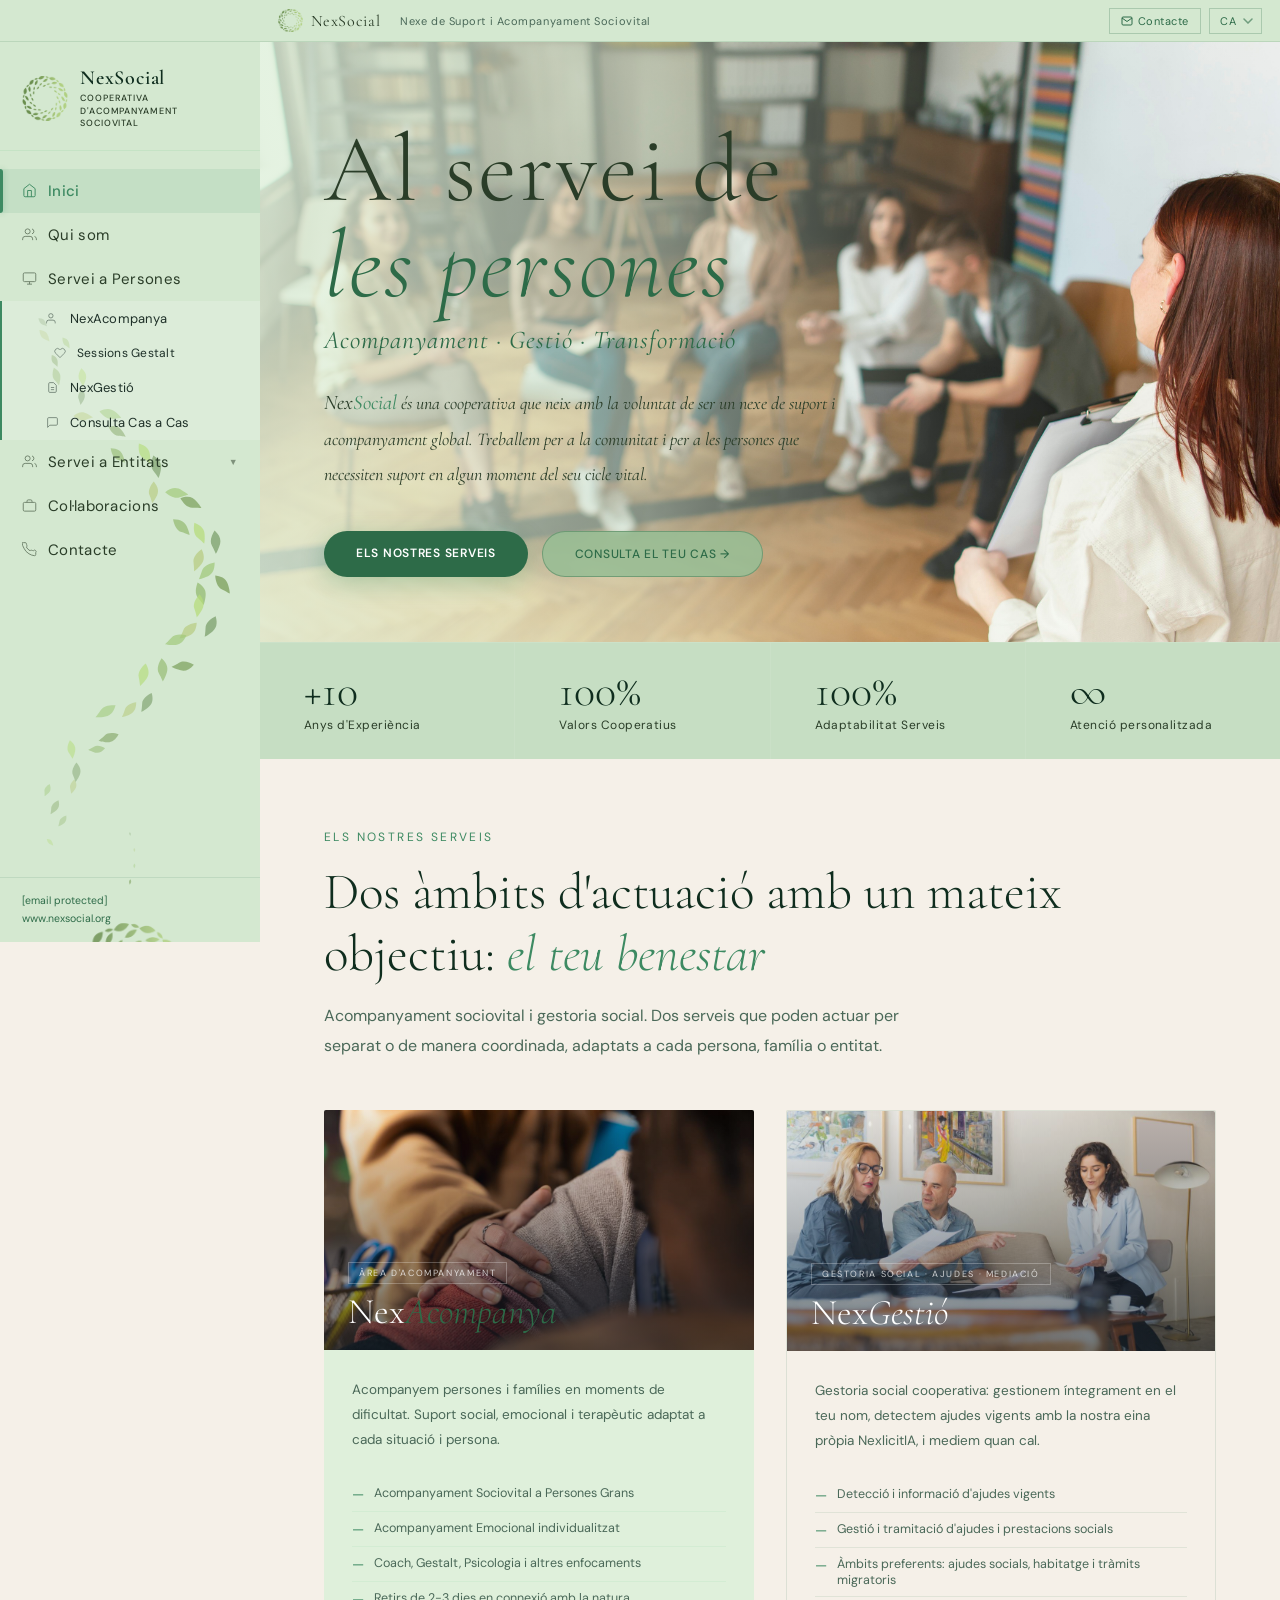
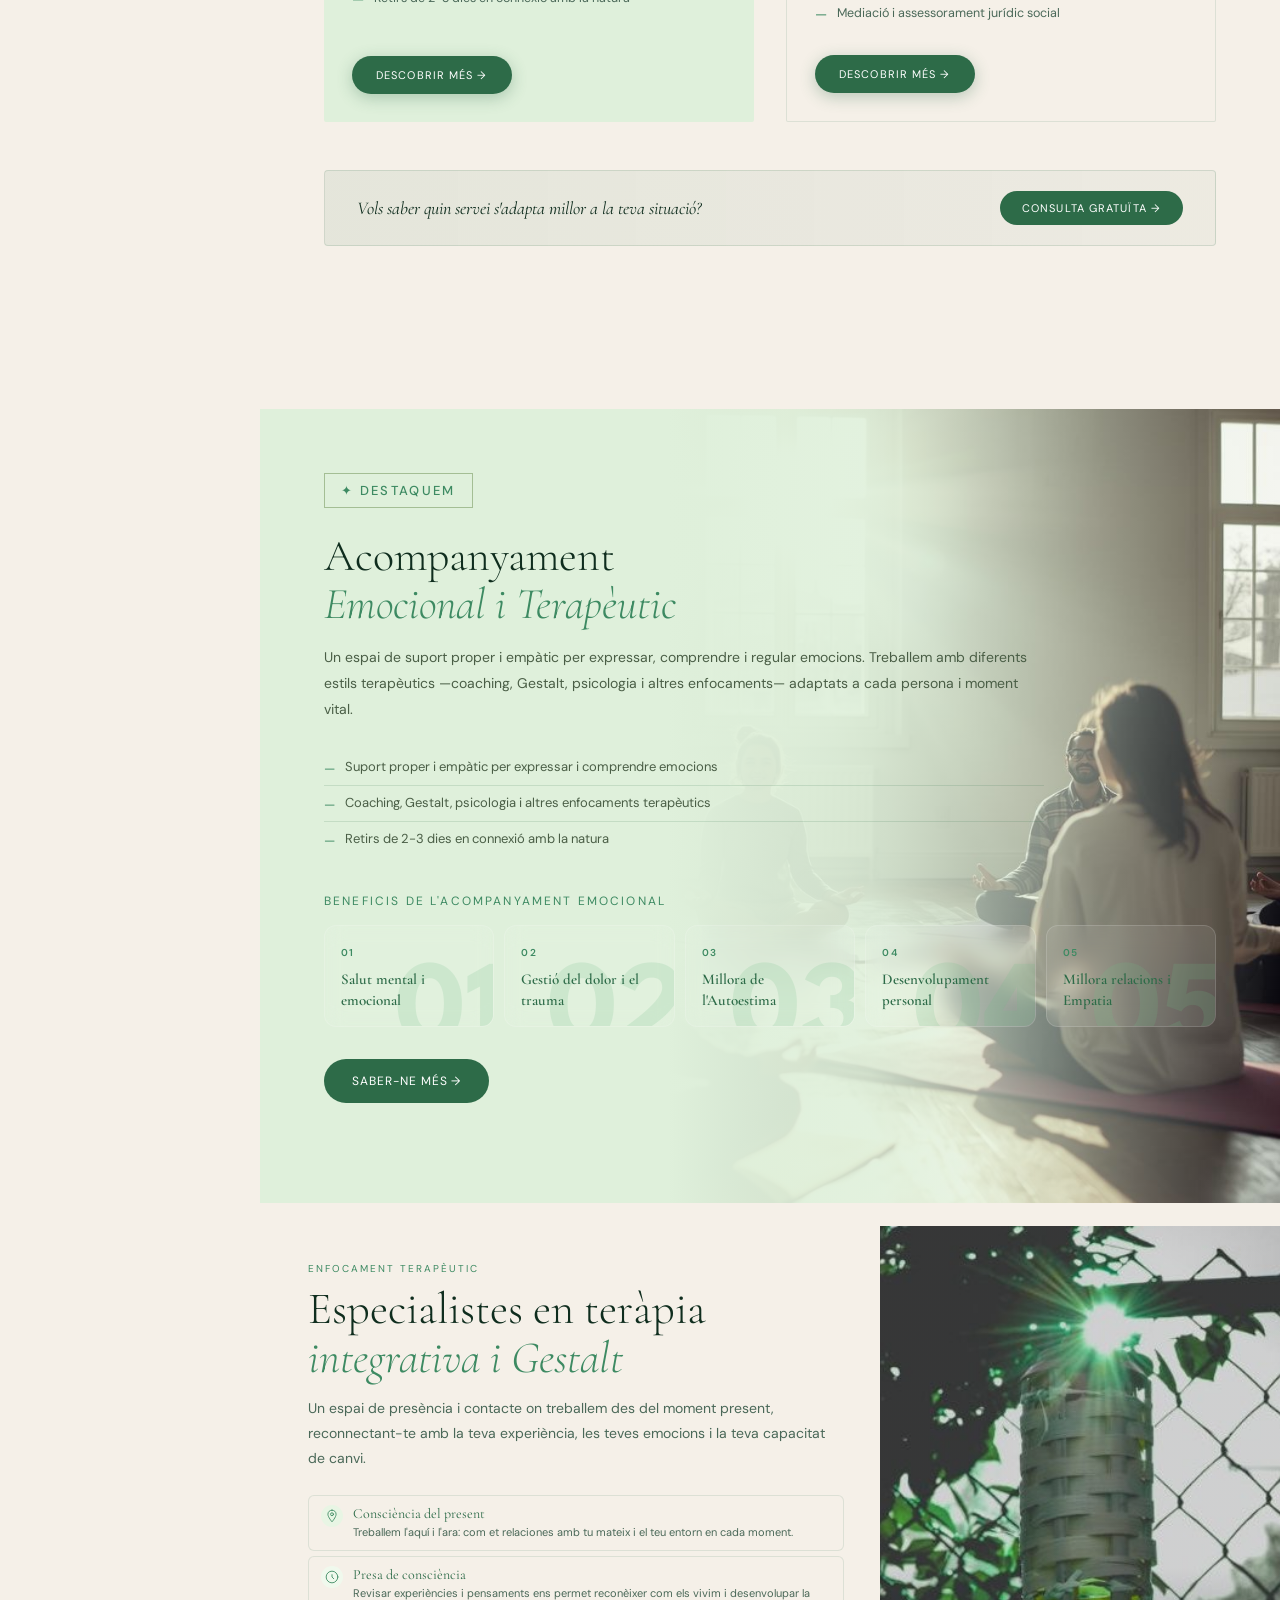
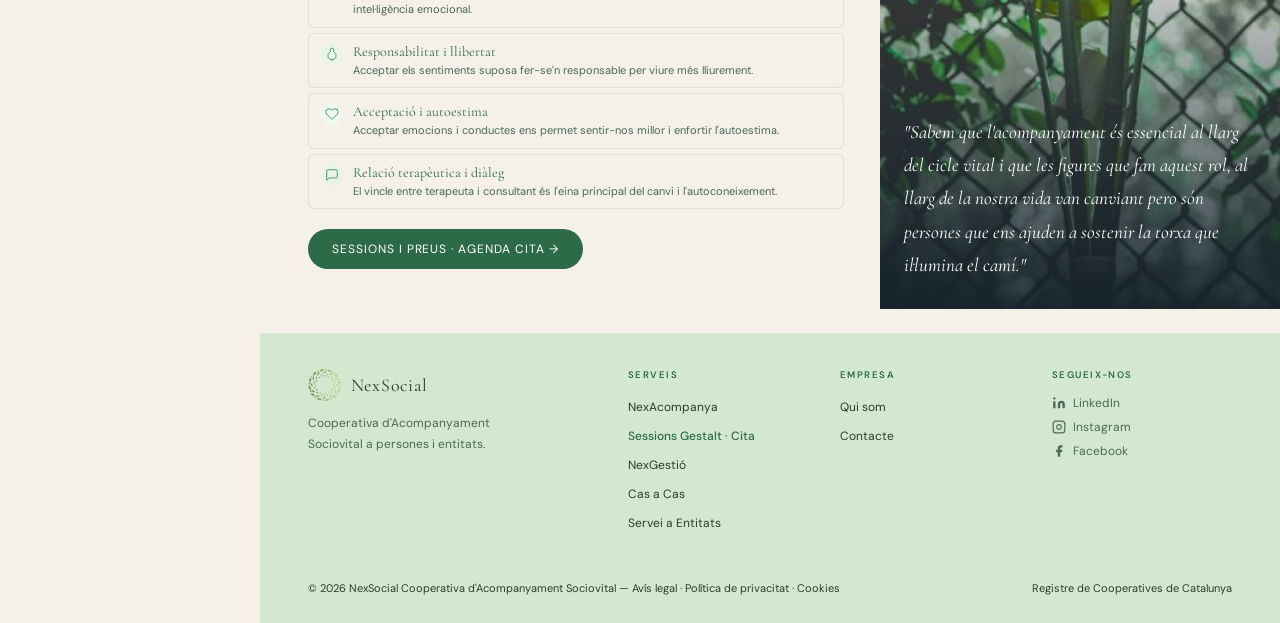
==== commit 097bf7fa: "Update index.html" ====
--- a/index.html
+++ b/index.html
@@ -1169,7 +1169,7 @@
       <p style="font-size:14px;color:var(--text-muted);line-height:1.8;max-width:620px;margin-bottom:24px;">Un espai de presència i contacte on treballem des del moment present, reconnectant-te amb la teva experiència, les teves emocions i la teva capacitat de canvi.</p>
 
       <!-- 5 targetes -->
-      <div style="display:flex;flex-direction:column;gap:5px;margin-bottom:20px;max-width:480px;">
+      <div style="display:flex;flex-direction:column;gap:5px;margin-bottom:20px;">
 
         <div style="background:#f5f0e8;border:1px solid rgba(45,107,72,.12);border-radius:6px;padding:9px 12px;display:flex;gap:10px;align-items:flex-start;cursor:pointer;transition:all .22s;" onmouseover="this.style.background='#dff0db';this.style.borderColor='rgba(45,107,72,.3)';this.style.boxShadow='0 6px 20px rgba(45,107,72,0.12)';this.style.transform='translateY(-2px)'" onmouseout="this.style.background='#f5f0e8';this.style.borderColor='rgba(45,107,72,.12)';this.style.boxShadow='none';this.style.transform='translateY(0)'">
           <div style="width:22px;height:22px;flex-shrink:0;border-radius:50%;background:#e8f5e4;display:flex;align-items:center;justify-content:center;">
@@ -1454,7 +1454,7 @@
   <!-- FAQ -->
   <div style="position:relative;overflow:hidden;border-top:1px solid rgba(45,107,72,0.12);">
     <div style="position:absolute;inset:0;background-image:url('images/img_38.png');background-size:contain;background-position:center center;background-repeat:no-repeat;opacity:0.18;"></div>
-    <div style="position:relative;z-index:1;padding:40px 0 8px;">
+    <div style="position:relative;z-index:1;padding:40px 0 8px;max-width:680px;margin:0 auto;">
       <div style="font-size:10px;letter-spacing:0.2em;text-transform:uppercase;color:var(--green-mid);margin-bottom:6px;">Preguntes freqüents</div>
       <h3 style="font-family:'Cormorant Garamond',serif;font-size:26px;font-weight:300;color:#0f2d1e;margin-bottom:28px;">Tot el que necessites <em style="font-style:italic;color:var(--green-mid);">saber</em></h3>
       <div>
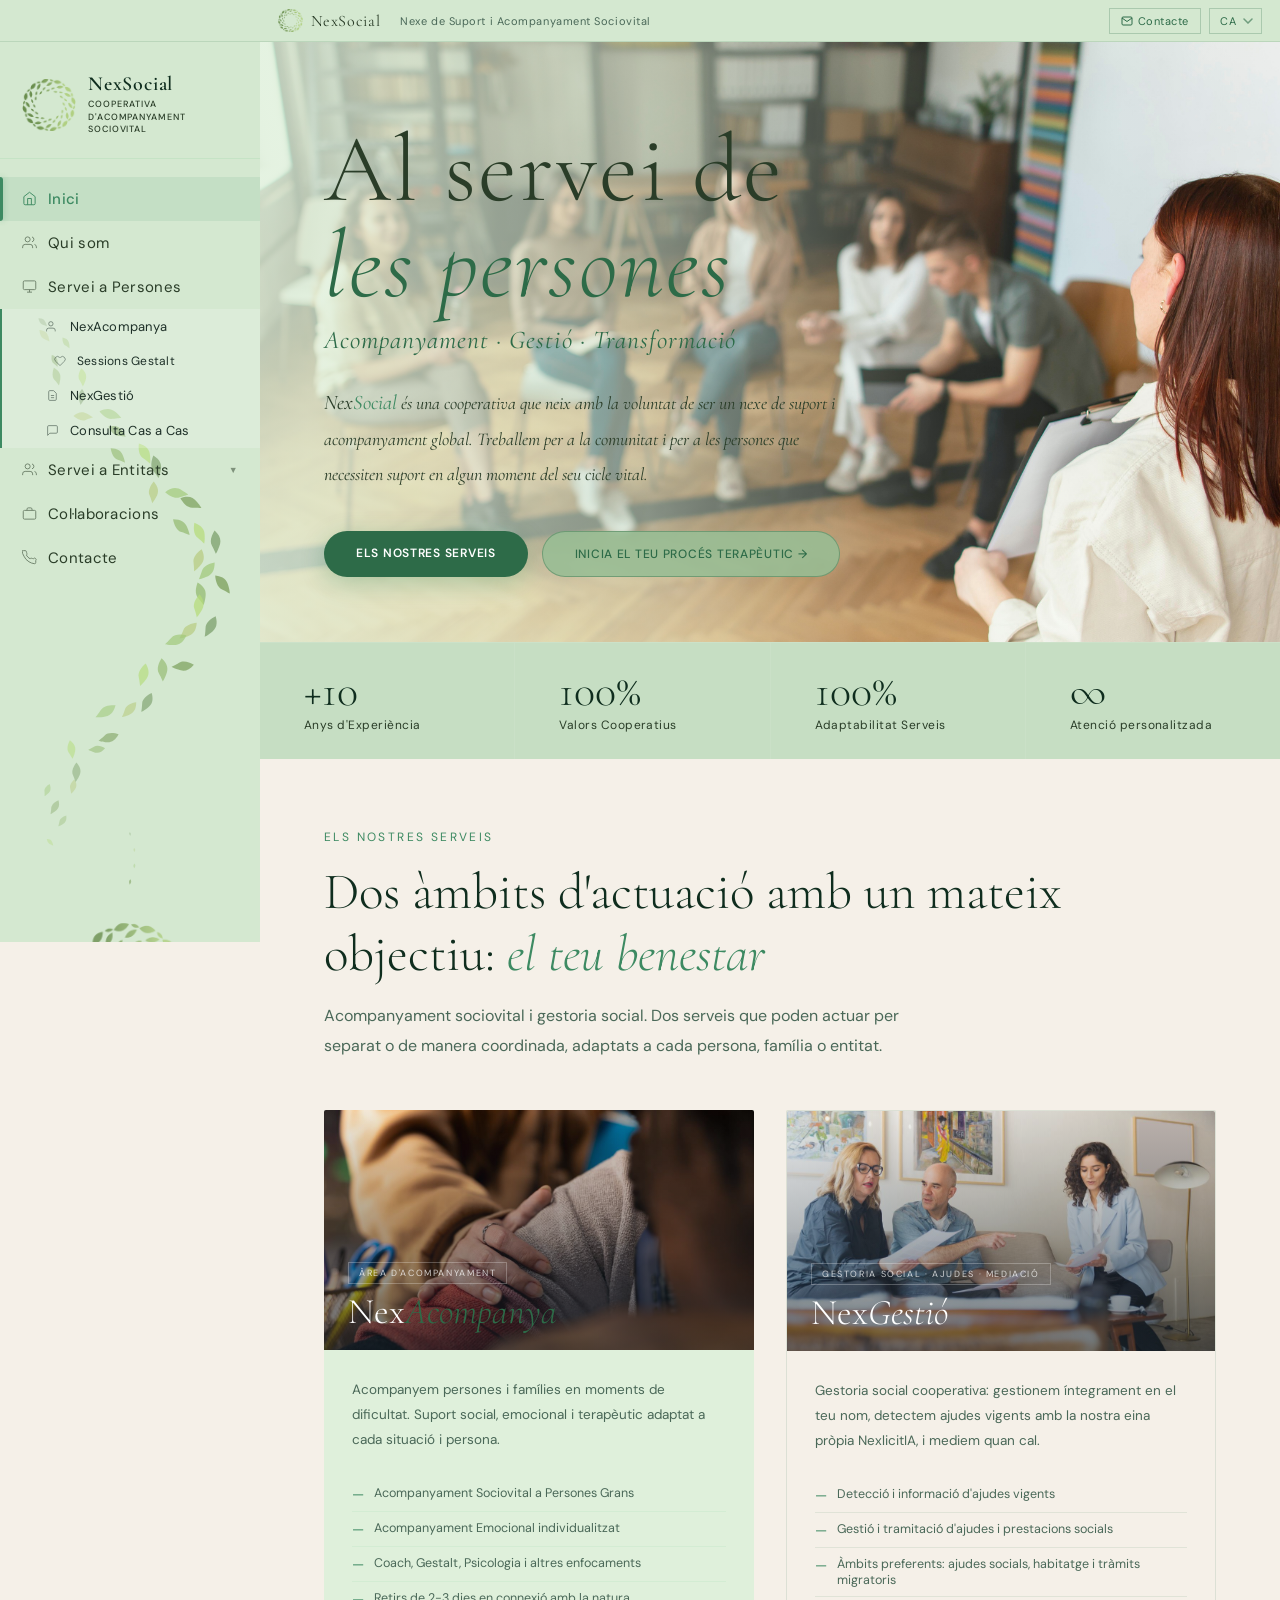
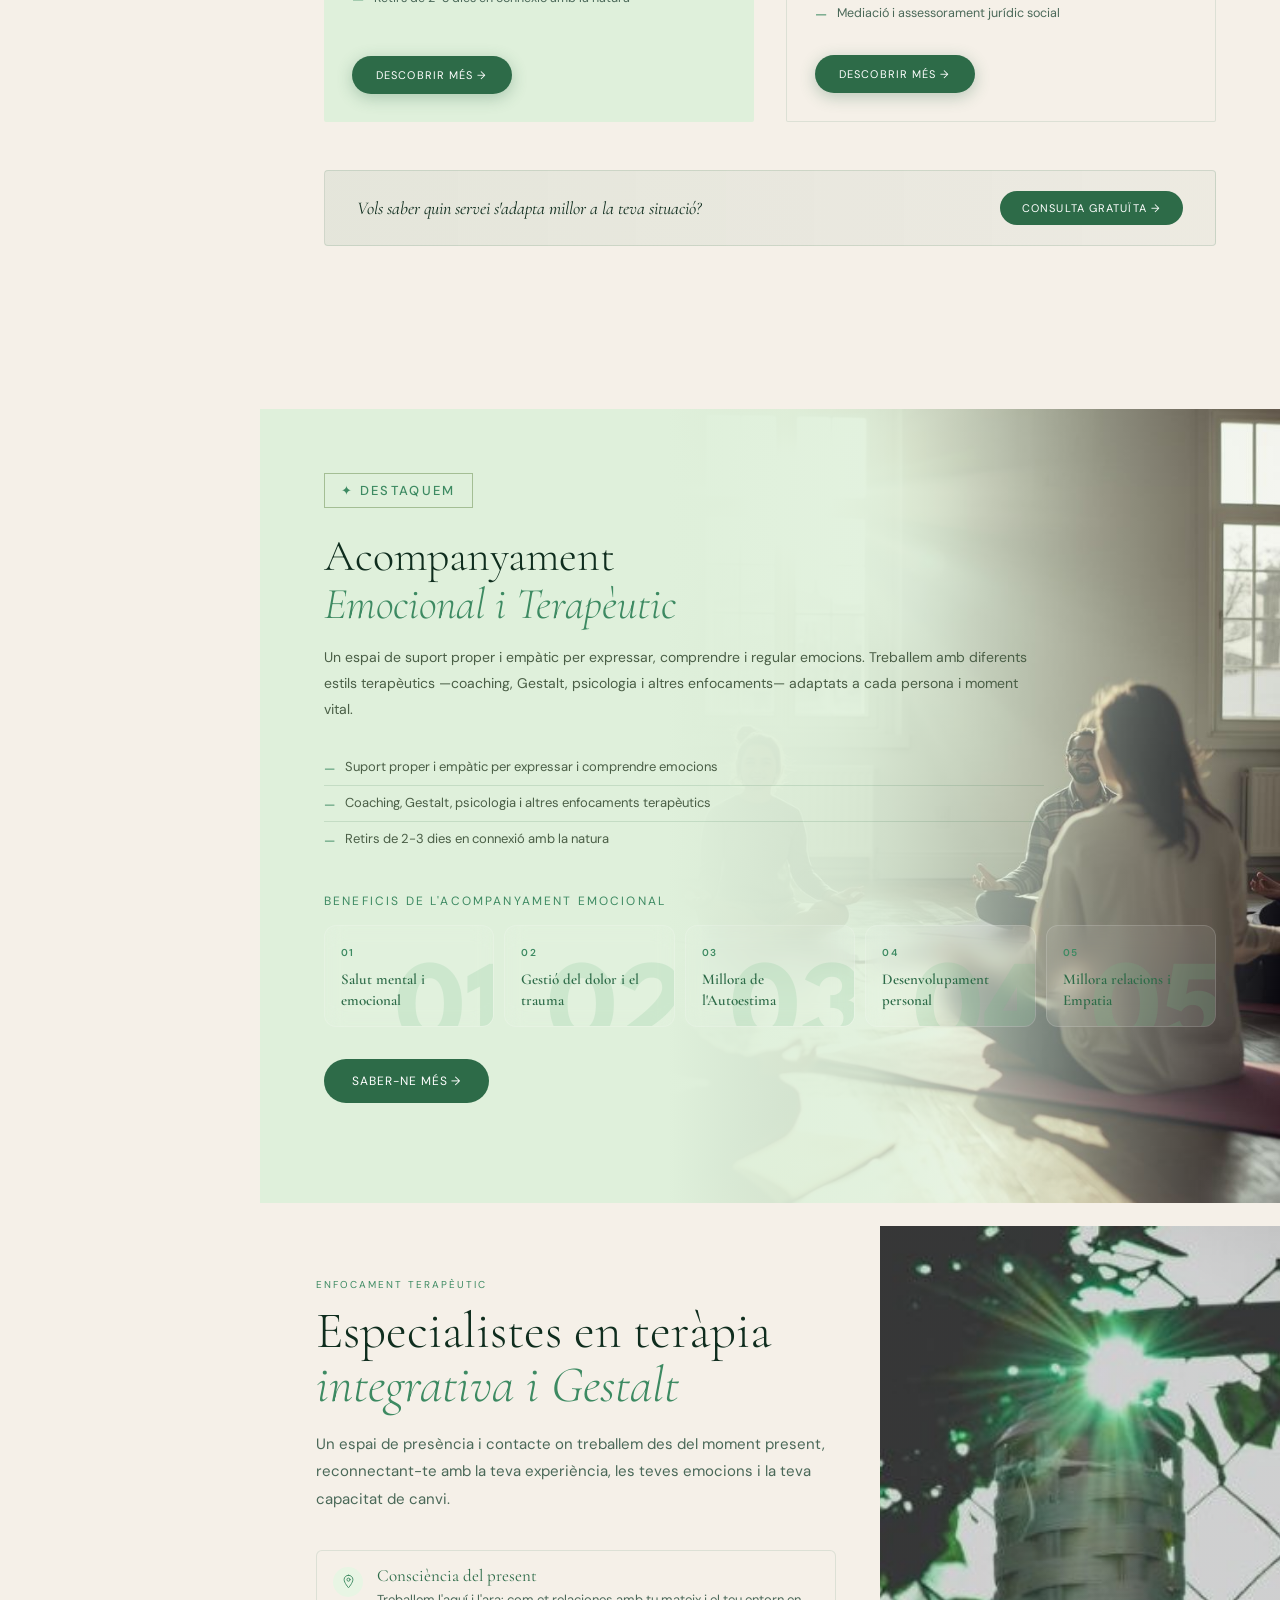
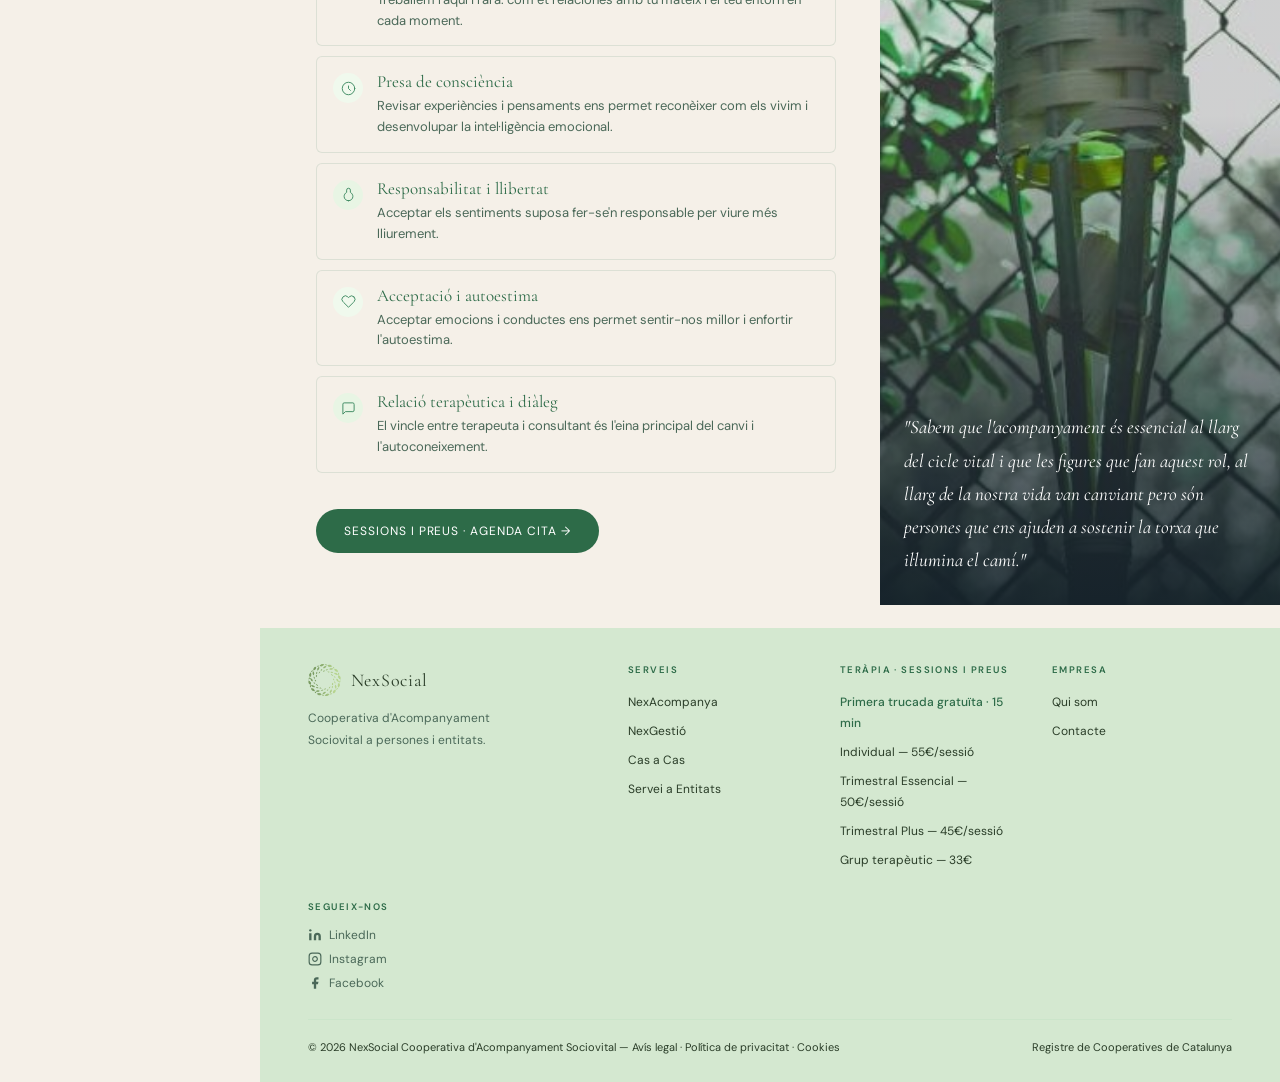
==== commit b0a41cb7: "Update index.html" ====
--- a/index.html
+++ b/index.html
@@ -10,8 +10,8 @@
 *{margin:0;padding:0;box-sizing:border-box}html{scroll-behavior:smooth;overflow-x:clip;}
 body{font-family:'DM Sans',sans-serif;background:#f5f0e8;color:var(--text);min-height:100vh;}
 .sidebar{width:var(--sidebar-w);min-height:100vh;background:var(--cream);position:fixed;left:0;top:var(--topbar-h);display:flex;flex-direction:column;z-index:100;transition:transform var(--T);overflow:hidden}
-.sidebar-logo{padding:26px 22px 20px;border-bottom:1px solid rgba(109,191,133,.15);display:flex;align-items:center;gap:12px}
-.sidebar-logo img{width:46px;height:46px;object-fit:contain}
+.sidebar-logo{padding:32px 22px 22px;border-bottom:1px solid rgba(109,191,133,.15);display:flex;align-items:center;gap:12px}
+.sidebar-logo img{width:54px;height:54px;object-fit:contain}
 .logo-name{font-family:'Cormorant Garamond',serif;font-size:20px;font-weight:600;color:#0f2d1e;letter-spacing:.04em;line-height:1}
 .logo-sub{font-size:9px;color:#2a3d28;letter-spacing:.1em;text-transform:uppercase;opacity:1;margin-top:4px;line-height:1.4;font-weight:500}
 nav{flex:1;padding:18px 0}
@@ -984,7 +984,6 @@
 <a onclick="showSection('treballar',this)"><svg viewBox="0 0 24 24" fill="none" stroke="currentColor" stroke-width="1.5"><rect x="2" y="7" width="20" height="14" rx="2"/><path d="M16 7V5a2 2 0 00-2-2h-4a2 2 0 00-2 2v2"/></svg>Col·laboracions</a>
 <a onclick="showSection('contacte',this)"><svg viewBox="0 0 24 24" fill="none" stroke="currentColor" stroke-width="1.5"><path d="M22 16.92v3a2 2 0 01-2.18 2 19.79 19.79 0 01-8.63-3.07A19.5 19.5 0 013.07 9.81 19.79 19.79 0 01.1 1.18 2 2 0 012.11 1h3a2 2 0 012 1.72 12.84 12.84 0 00.7 2.81 2 2 0 01-.45 2.11L6.91 8.09a16 16 0 006 6l.44-.44a2 2 0 012.11-.45 12.84 12.84 0 002.81.7A2 2 0 0122 16.92z"/></svg>Contacte</a>
 </nav>
-<div class="sidebar-footer"><a href="/cdn-cgi/l/email-protection#abc2c5cdc4c5ced3ebc5ced3d8c4c8c2cac785c4d9cc"><span class="__cf_email__" data-cfemail="1a73747c75747f625a747f62697579737b763475687d">[email&#160;protected]</span></a><br><a href="https://nexsocial.org">www.nexsocial.org</a></div>
 </aside>
 <main class="main">
 <section id="inici" class="active">
@@ -1012,7 +1011,7 @@
     <p class="hero-desc" id="hero-desc"><span style="font-family:'Cormorant Garamond',serif;font-size:1.15em;">Nex<em style="color:var(--green-mid);">Social</em></span> és una cooperativa que neix amb la voluntat de ser un nexe de suport i acompanyament global. Treballem per a la comunitat i per a les persones que necessiten suport en algun moment del seu cicle vital.</p>
     <div class="hero-cta">
       <a class="btn-primary" onclick="showSection('serveis',document.querySelectorAll('nav a')[2])">Els nostres serveis</a>
-      <a class="btn-outline" onclick="showSection('consulta',document.querySelectorAll('nav a')[2])">Consulta el teu cas →</a>
+      <a class="btn-outline" onclick="showSection('gestalt-sessions',null)">Inicia el teu procés terapèutic →</a>
     </div>
   </div>
 </div>
@@ -1159,72 +1158,46 @@
 <div class="gestalt-wrap" style="background:#f5f0e8;padding:0;margin-top:-1px;position:relative;overflow:hidden;">
 
   <!-- Layout: contingut esquerra + foto dreta cobrint tota l'alçada -->
-  <div class="gestalt-grid" style="display:grid;grid-template-columns:1fr 400px;min-height:600px;">
-
-    <!-- Columna esquerra: títol + descripció + targetes + botó -->
-    <div class="gestalt-text" style="padding:36px 36px 40px 48px;display:flex;flex-direction:column;">
-
-      <div style="font-size:10px;letter-spacing:0.2em;text-transform:uppercase;color:var(--green-mid);margin-bottom:10px;">Enfocament Terapèutic</div>
-      <h2 style="font-family:'Cormorant Garamond',serif;font-size:clamp(30px,3.5vw,48px);font-weight:300;color:#0f2d1e;line-height:1.1;margin-bottom:12px;">Especialistes en teràpia<br><em style="font-style:italic;color:var(--green-mid);">integrativa i Gestalt</em></h2>
-      <p style="font-size:14px;color:var(--text-muted);line-height:1.8;max-width:620px;margin-bottom:24px;">Un espai de presència i contacte on treballem des del moment present, reconnectant-te amb la teva experiència, les teves emocions i la teva capacitat de canvi.</p>
-
-      <!-- 5 targetes -->
-      <div style="display:flex;flex-direction:column;gap:5px;margin-bottom:20px;">
-
-        <div style="background:#f5f0e8;border:1px solid rgba(45,107,72,.12);border-radius:6px;padding:9px 12px;display:flex;gap:10px;align-items:flex-start;cursor:pointer;transition:all .22s;" onmouseover="this.style.background='#dff0db';this.style.borderColor='rgba(45,107,72,.3)';this.style.boxShadow='0 6px 20px rgba(45,107,72,0.12)';this.style.transform='translateY(-2px)'" onmouseout="this.style.background='#f5f0e8';this.style.borderColor='rgba(45,107,72,.12)';this.style.boxShadow='none';this.style.transform='translateY(0)'">
-          <div style="width:22px;height:22px;flex-shrink:0;border-radius:50%;background:#e8f5e4;display:flex;align-items:center;justify-content:center;">
-            <svg width="14" height="14" viewBox="0 0 24 24" fill="none" stroke="var(--green-mid)" stroke-width="1.5" stroke-linecap="round" stroke-linejoin="round"><path d="M12 2C8 2 5 5 5 9c0 5 7 13 7 13s7-8 7-13c0-4-3-7-7-7z"/><circle cx="12" cy="9" r="2.5"/></svg>
-          </div>
-          <div>
-            <div style="font-family:'Cormorant Garamond',serif;font-size:14px;color:var(--forest);margin-bottom:2px;">Consciència del present</div>
-            <p style="font-size:11px;color:#4a6858;line-height:1.5;margin:0;">Treballem l'aquí i l'ara: com et relaciones amb tu mateix i el teu entorn en cada moment.</p>
-          </div>
-        </div>
-
-        <div style="background:#f5f0e8;border:1px solid rgba(45,107,72,.12);border-radius:6px;padding:9px 12px;display:flex;gap:10px;align-items:flex-start;cursor:pointer;transition:all .22s;" onmouseover="this.style.background='#dff0db';this.style.borderColor='rgba(45,107,72,.3)';this.style.boxShadow='0 6px 20px rgba(45,107,72,0.12)';this.style.transform='translateY(-2px)'" onmouseout="this.style.background='#f5f0e8';this.style.borderColor='rgba(45,107,72,.12)';this.style.boxShadow='none';this.style.transform='translateY(0)'">
-          <div style="width:22px;height:22px;flex-shrink:0;border-radius:50%;background:#f0f9ed;display:flex;align-items:center;justify-content:center;">
-            <svg width="14" height="14" viewBox="0 0 24 24" fill="none" stroke="var(--green-mid)" stroke-width="1.5" stroke-linecap="round" stroke-linejoin="round"><circle cx="12" cy="12" r="10"/><path d="M12 8v4l3 3"/></svg>
-          </div>
-          <div>
-            <div style="font-family:'Cormorant Garamond',serif;font-size:14px;color:var(--forest);margin-bottom:2px;">Presa de consciència</div>
-            <p style="font-size:11px;color:#4a6858;line-height:1.5;margin:0;">Revisar experiències i pensaments ens permet reconèixer com els vivim i desenvolupar la intel·ligència emocional.</p>
-          </div>
-        </div>
-
-        <div style="background:#f5f0e8;border:1px solid rgba(45,107,72,.12);border-radius:6px;padding:9px 12px;display:flex;gap:10px;align-items:flex-start;cursor:pointer;transition:all .22s;" onmouseover="this.style.background='#dff0db';this.style.borderColor='rgba(45,107,72,.3)';this.style.boxShadow='0 6px 20px rgba(45,107,72,0.12)';this.style.transform='translateY(-2px)'" onmouseout="this.style.background='#f5f0e8';this.style.borderColor='rgba(45,107,72,.12)';this.style.boxShadow='none';this.style.transform='translateY(0)'">
-          <div style="width:22px;height:22px;flex-shrink:0;border-radius:50%;background:#e8f5e4;display:flex;align-items:center;justify-content:center;">
-            <svg width="14" height="14" viewBox="0 0 24 24" fill="none" stroke="var(--green-mid)" stroke-width="1.5" stroke-linecap="round" stroke-linejoin="round"><path d="M12 22c-4 0-7-3-7-7 0-2.5 1.5-5 4-6.5V5a3 3 0 016 0v3.5c2.5 1.5 4 4 4 6.5 0 4-3 7-7 7z"/></svg>
-          </div>
-          <div>
-            <div style="font-family:'Cormorant Garamond',serif;font-size:14px;color:var(--forest);margin-bottom:2px;">Responsabilitat i llibertat</div>
-            <p style="font-size:11px;color:#4a6858;line-height:1.5;margin:0;">Acceptar els sentiments suposa fer-se'n responsable per viure més lliurement.</p>
-          </div>
-        </div>
-
-        <div style="background:#f5f0e8;border:1px solid rgba(45,107,72,.12);border-radius:6px;padding:9px 12px;display:flex;gap:10px;align-items:flex-start;cursor:pointer;transition:all .22s;" onmouseover="this.style.background='#dff0db';this.style.borderColor='rgba(45,107,72,.3)';this.style.boxShadow='0 6px 20px rgba(45,107,72,0.12)';this.style.transform='translateY(-2px)'" onmouseout="this.style.background='#f5f0e8';this.style.borderColor='rgba(45,107,72,.12)';this.style.boxShadow='none';this.style.transform='translateY(0)'">
-          <div style="width:22px;height:22px;flex-shrink:0;border-radius:50%;background:#f0f9ed;display:flex;align-items:center;justify-content:center;">
-            <svg width="14" height="14" viewBox="0 0 24 24" fill="none" stroke="var(--green-mid)" stroke-width="1.5" stroke-linecap="round" stroke-linejoin="round"><path d="M20.84 4.61a5.5 5.5 0 0 0-7.78 0L12 5.67l-1.06-1.06a5.5 5.5 0 0 0-7.78 7.78l1.06 1.06L12 21.23l7.78-7.78 1.06-1.06a5.5 5.5 0 0 0 0-7.78z"/></svg>
-          </div>
-          <div>
-            <div style="font-family:'Cormorant Garamond',serif;font-size:14px;color:var(--forest);margin-bottom:2px;">Acceptació i autoestima</div>
-            <p style="font-size:11px;color:#4a6858;line-height:1.5;margin:0;">Acceptar emocions i conductes ens permet sentir-nos millor i enfortir l'autoestima.</p>
-          </div>
-        </div>
-
-        <div style="background:#f5f0e8;border:1px solid rgba(45,107,72,.12);border-radius:6px;padding:9px 12px;display:flex;gap:10px;align-items:flex-start;cursor:pointer;transition:all .22s;" onmouseover="this.style.background='#dff0db';this.style.borderColor='rgba(45,107,72,.3)';this.style.boxShadow='0 6px 20px rgba(45,107,72,0.12)';this.style.transform='translateY(-2px)'" onmouseout="this.style.background='#f5f0e8';this.style.borderColor='rgba(45,107,72,.12)';this.style.boxShadow='none';this.style.transform='translateY(0)'">
-          <div style="width:22px;height:22px;flex-shrink:0;border-radius:50%;background:#e8f5e4;display:flex;align-items:center;justify-content:center;">
-            <svg width="14" height="14" viewBox="0 0 24 24" fill="none" stroke="var(--green-mid)" stroke-width="1.5" stroke-linecap="round" stroke-linejoin="round"><path d="M21 15a2 2 0 0 1-2 2H7l-4 4V5a2 2 0 0 1 2-2h14a2 2 0 0 1 2 2z"/></svg>
-          </div>
-          <div>
-            <div style="font-family:'Cormorant Garamond',serif;font-size:14px;color:var(--forest);margin-bottom:2px;">Relació terapèutica i diàleg</div>
-            <p style="font-size:11px;color:#4a6858;line-height:1.5;margin:0;">El vincle entre terapeuta i consultant és l'eina principal del canvi i l'autoconeixement.</p>
-          </div>
-        </div>
-
-      </div>
-
-      <div style="display:flex;gap:12px;flex-wrap:wrap;align-items:center;">
-        <a onclick="showSection('gestalt-sessions',null)" style="display:inline-flex;align-items:center;gap:10px;padding:12px 24px;background:#2d6b48;color:#fff;font-family:'DM Sans',sans-serif;font-size:12px;letter-spacing:0.08em;text-transform:uppercase;cursor:pointer;transition:all .25s;border-radius:40px;border:none;" onmouseover="this.style.background='rgba(30,90,56,0.55)';this.style.transform='translateY(-2px)'" onmouseout="this.style.background='#2d6b48';this.style.transform='translateY(0)'">Sessions i preus · Agenda cita →</a>
+  <div class="gestalt-grid" style="display:grid;grid-template-columns:1fr 400px;min-height:660px;">
+
+    <!-- Columna esquerra -->
+    <div class="gestalt-text" style="padding:52px 44px 52px 56px;display:flex;flex-direction:column;">
+
+      <div style="font-size:10px;letter-spacing:0.2em;text-transform:uppercase;color:var(--green-mid);margin-bottom:14px;">Enfocament Terapèutic</div>
+      <h2 style="font-family:'Cormorant Garamond',serif;font-size:clamp(34px,4vw,54px);font-weight:300;color:#0f2d1e;line-height:1.05;margin-bottom:18px;">Especialistes en teràpia<br><em style="font-style:italic;color:var(--green-mid);">integrativa i Gestalt</em></h2>
+      <p style="font-size:15px;color:var(--text-muted);line-height:1.85;max-width:600px;margin-bottom:36px;">Un espai de presència i contacte on treballem des del moment present, reconnectant-te amb la teva experiència, les teves emocions i la teva capacitat de canvi.</p>
+
+      <div style="display:flex;flex-direction:column;gap:10px;margin-bottom:36px;">
+
+        <div style="background:#f5f0e8;border:1px solid rgba(45,107,72,.12);border-radius:6px;padding:14px 16px;display:flex;gap:14px;align-items:flex-start;cursor:pointer;transition:all .22s;" onmouseover="this.style.background='#dff0db';this.style.borderColor='rgba(45,107,72,.3)';this.style.boxShadow='0 6px 20px rgba(45,107,72,0.12)';this.style.transform='translateY(-2px)'" onmouseout="this.style.background='#f5f0e8';this.style.borderColor='rgba(45,107,72,.12)';this.style.boxShadow='none';this.style.transform='translateY(0)'">
+          <div style="width:30px;height:30px;flex-shrink:0;border-radius:50%;background:#e8f5e4;display:flex;align-items:center;justify-content:center;margin-top:2px;"><svg width="15" height="15" viewBox="0 0 24 24" fill="none" stroke="var(--green-mid)" stroke-width="1.5" stroke-linecap="round" stroke-linejoin="round"><path d="M12 2C8 2 5 5 5 9c0 5 7 13 7 13s7-8 7-13c0-4-3-7-7-7z"/><circle cx="12" cy="9" r="2.5"/></svg></div>
+          <div><div style="font-family:'Cormorant Garamond',serif;font-size:17px;color:var(--forest);margin-bottom:4px;">Consciència del present</div><p style="font-size:13px;color:#4a6858;line-height:1.6;margin:0;">Treballem l'aquí i l'ara: com et relaciones amb tu mateix i el teu entorn en cada moment.</p></div>
+        </div>
+
+        <div style="background:#f5f0e8;border:1px solid rgba(45,107,72,.12);border-radius:6px;padding:14px 16px;display:flex;gap:14px;align-items:flex-start;cursor:pointer;transition:all .22s;" onmouseover="this.style.background='#dff0db';this.style.borderColor='rgba(45,107,72,.3)';this.style.boxShadow='0 6px 20px rgba(45,107,72,0.12)';this.style.transform='translateY(-2px)'" onmouseout="this.style.background='#f5f0e8';this.style.borderColor='rgba(45,107,72,.12)';this.style.boxShadow='none';this.style.transform='translateY(0)'">
+          <div style="width:30px;height:30px;flex-shrink:0;border-radius:50%;background:#f0f9ed;display:flex;align-items:center;justify-content:center;margin-top:2px;"><svg width="15" height="15" viewBox="0 0 24 24" fill="none" stroke="var(--green-mid)" stroke-width="1.5" stroke-linecap="round" stroke-linejoin="round"><circle cx="12" cy="12" r="10"/><path d="M12 8v4l3 3"/></svg></div>
+          <div><div style="font-family:'Cormorant Garamond',serif;font-size:17px;color:var(--forest);margin-bottom:4px;">Presa de consciència</div><p style="font-size:13px;color:#4a6858;line-height:1.6;margin:0;">Revisar experiències i pensaments ens permet reconèixer com els vivim i desenvolupar la intel·ligència emocional.</p></div>
+        </div>
+
+        <div style="background:#f5f0e8;border:1px solid rgba(45,107,72,.12);border-radius:6px;padding:14px 16px;display:flex;gap:14px;align-items:flex-start;cursor:pointer;transition:all .22s;" onmouseover="this.style.background='#dff0db';this.style.borderColor='rgba(45,107,72,.3)';this.style.boxShadow='0 6px 20px rgba(45,107,72,0.12)';this.style.transform='translateY(-2px)'" onmouseout="this.style.background='#f5f0e8';this.style.borderColor='rgba(45,107,72,.12)';this.style.boxShadow='none';this.style.transform='translateY(0)'">
+          <div style="width:30px;height:30px;flex-shrink:0;border-radius:50%;background:#e8f5e4;display:flex;align-items:center;justify-content:center;margin-top:2px;"><svg width="15" height="15" viewBox="0 0 24 24" fill="none" stroke="var(--green-mid)" stroke-width="1.5" stroke-linecap="round" stroke-linejoin="round"><path d="M12 22c-4 0-7-3-7-7 0-2.5 1.5-5 4-6.5V5a3 3 0 016 0v3.5c2.5 1.5 4 4 4 6.5 0 4-3 7-7 7z"/></svg></div>
+          <div><div style="font-family:'Cormorant Garamond',serif;font-size:17px;color:var(--forest);margin-bottom:4px;">Responsabilitat i llibertat</div><p style="font-size:13px;color:#4a6858;line-height:1.6;margin:0;">Acceptar els sentiments suposa fer-se'n responsable per viure més lliurement.</p></div>
+        </div>
+
+        <div style="background:#f5f0e8;border:1px solid rgba(45,107,72,.12);border-radius:6px;padding:14px 16px;display:flex;gap:14px;align-items:flex-start;cursor:pointer;transition:all .22s;" onmouseover="this.style.background='#dff0db';this.style.borderColor='rgba(45,107,72,.3)';this.style.boxShadow='0 6px 20px rgba(45,107,72,0.12)';this.style.transform='translateY(-2px)'" onmouseout="this.style.background='#f5f0e8';this.style.borderColor='rgba(45,107,72,.12)';this.style.boxShadow='none';this.style.transform='translateY(0)'">
+          <div style="width:30px;height:30px;flex-shrink:0;border-radius:50%;background:#f0f9ed;display:flex;align-items:center;justify-content:center;margin-top:2px;"><svg width="15" height="15" viewBox="0 0 24 24" fill="none" stroke="var(--green-mid)" stroke-width="1.5" stroke-linecap="round" stroke-linejoin="round"><path d="M20.84 4.61a5.5 5.5 0 0 0-7.78 0L12 5.67l-1.06-1.06a5.5 5.5 0 0 0-7.78 7.78l1.06 1.06L12 21.23l7.78-7.78 1.06-1.06a5.5 5.5 0 0 0 0-7.78z"/></svg></div>
+          <div><div style="font-family:'Cormorant Garamond',serif;font-size:17px;color:var(--forest);margin-bottom:4px;">Acceptació i autoestima</div><p style="font-size:13px;color:#4a6858;line-height:1.6;margin:0;">Acceptar emocions i conductes ens permet sentir-nos millor i enfortir l'autoestima.</p></div>
+        </div>
+
+        <div style="background:#f5f0e8;border:1px solid rgba(45,107,72,.12);border-radius:6px;padding:14px 16px;display:flex;gap:14px;align-items:flex-start;cursor:pointer;transition:all .22s;" onmouseover="this.style.background='#dff0db';this.style.borderColor='rgba(45,107,72,.3)';this.style.boxShadow='0 6px 20px rgba(45,107,72,0.12)';this.style.transform='translateY(-2px)'" onmouseout="this.style.background='#f5f0e8';this.style.borderColor='rgba(45,107,72,.12)';this.style.boxShadow='none';this.style.transform='translateY(0)'">
+          <div style="width:30px;height:30px;flex-shrink:0;border-radius:50%;background:#e8f5e4;display:flex;align-items:center;justify-content:center;margin-top:2px;"><svg width="15" height="15" viewBox="0 0 24 24" fill="none" stroke="var(--green-mid)" stroke-width="1.5" stroke-linecap="round" stroke-linejoin="round"><path d="M21 15a2 2 0 0 1-2 2H7l-4 4V5a2 2 0 0 1 2-2h14a2 2 0 0 1 2 2z"/></svg></div>
+          <div><div style="font-family:'Cormorant Garamond',serif;font-size:17px;color:var(--forest);margin-bottom:4px;">Relació terapèutica i diàleg</div><p style="font-size:13px;color:#4a6858;line-height:1.6;margin:0;">El vincle entre terapeuta i consultant és l'eina principal del canvi i l'autoconeixement.</p></div>
+        </div>
+
+      </div>
+
+      <div>
+        <a onclick="showSection('gestalt-sessions',null)" style="display:inline-flex;align-items:center;gap:10px;padding:14px 28px;background:#2d6b48;color:#fff;font-family:'DM Sans',sans-serif;font-size:12px;letter-spacing:0.08em;text-transform:uppercase;cursor:pointer;transition:all .25s;border-radius:40px;border:none;" onmouseover="this.style.background='rgba(30,90,56,0.85)';this.style.transform='translateY(-2px)'" onmouseout="this.style.background='#2d6b48';this.style.transform='translateY(0)'">Sessions i preus · Agenda cita →</a>
       </div>
 
     </div><!-- /gestalt-text -->
@@ -1252,7 +1225,7 @@
   <div class="page-header-bg" style="background-image:url('images/img_38.png');background-position:center 35%;"></div>
   <span class="page-header-tag">NexAcompanya · Teràpia Gestalt</span>
   <h1>Sessions, <em>preus</em> i agenda</h1>
-  <p>Primera trucada de 20 min gratuïta. Escoltem la teva situació i t'orientem sense compromís.</p>
+  <p>Primera trucada de 15 min gratuïta. Explica'ns la teva situació i t'orientem sense compromís.</p>
 </div>
 
 <div class="content" style="background:#f5f0e8;">
@@ -1277,174 +1250,267 @@
       <div style="display:flex;gap:6px;flex-wrap:wrap;">
         <span style="font-size:11px;background:#fff;border:1px solid rgba(45,107,72,0.18);color:#2d6b48;padding:4px 10px;border-radius:20px;">Individual</span>
         <span style="font-size:11px;background:#fff;border:1px solid rgba(45,107,72,0.18);color:#2d6b48;padding:4px 10px;border-radius:20px;">Grups</span>
-        <span style="font-size:11px;background:#fff;border:1px solid rgba(45,107,72,0.18);color:#2d6b48;padding:4px 10px;border-radius:20px;">Presencial · Online</span>
         <span style="font-size:11px;background:#fff;border:1px solid rgba(45,107,72,0.18);color:#2d6b48;padding:4px 10px;border-radius:20px;">CA · ES · EN</span>
       </div>
       <div style="border-top:1px solid rgba(45,107,72,0.15);padding-top:14px;display:flex;gap:20px;align-items:center;">
-        <div style="text-align:center;"><div style="font-family:'Cormorant Garamond',serif;font-size:26px;font-weight:300;color:#0f2d1e;">50€</div><div style="font-size:10px;color:#4a6858;">individual</div></div>
+        <div style="text-align:center;"><div style="font-family:'Cormorant Garamond',serif;font-size:26px;font-weight:300;color:#0f2d1e;">55€</div><div style="font-size:10px;color:#4a6858;">individual</div></div>
         <div style="width:1px;height:32px;background:rgba(45,107,72,0.2);"></div>
-        <div style="text-align:center;"><div style="font-family:'Cormorant Garamond',serif;font-size:26px;font-weight:300;color:#0f2d1e;">30€</div><div style="font-size:10px;color:#4a6858;">grup</div></div>
+        <div style="text-align:center;"><div style="font-family:'Cormorant Garamond',serif;font-size:26px;font-weight:300;color:#0f2d1e;">33€</div><div style="font-size:10px;color:#4a6858;">grup</div></div>
         <div style="width:1px;height:32px;background:rgba(45,107,72,0.2);"></div>
-        <div style="text-align:center;"><div style="font-family:'Cormorant Garamond',serif;font-size:26px;font-weight:300;color:#0f2d1e;">45€</div><div style="font-size:10px;color:#4a6858;">subscripció/mes</div></div>
-      </div>
-    </div>
-  </div>
-
-  <!-- TARIFES + SUBSCRIPCIONS en una sola fila de 5 -->
+        <div style="text-align:center;"><div style="font-family:'Cormorant Garamond',serif;font-size:26px;font-weight:300;color:#0f2d1e;">45€</div><div style="font-size:10px;color:#4a6858;">trimestral/sessió</div></div>
+      </div>
+    </div>
+  </div>
+
+  <!-- TARIFES · INDIVIDUALS -->
+  <!-- TARIFES · SESSIONS INDIVIDUALS -->
+  <div style="margin-bottom:10px;">
+    <div style="font-size:10px;letter-spacing:0.2em;text-transform:uppercase;color:var(--green-mid);margin-bottom:8px;">Tarifes · Sessions individuals</div>
+
+    <div style="display:flex;flex-direction:column;box-shadow:0 3px 16px rgba(45,107,72,0.13);border-radius:2px;overflow:hidden;border:1px solid rgba(45,107,72,0.14);">
+
+      <!-- Foto panoràmica -->
+      <div style="position:relative;height:260px;overflow:hidden;flex-shrink:0;">
+        <img src="images/img_39.jpg" alt="Teràpia individual — oficina i natura" style="width:100%;height:100%;object-fit:cover;object-position:center center;display:block;">
+        <div style="position:absolute;inset:0;background:linear-gradient(to bottom,rgba(15,45,30,0.08) 0%,rgba(15,45,30,0.58) 100%);"></div>
+        <div style="position:absolute;bottom:0;left:0;right:0;padding:20px 28px;display:flex;align-items:flex-end;justify-content:space-between;">
+          <div>
+            <div style="font-size:9px;letter-spacing:0.18em;text-transform:uppercase;color:rgba(255,255,255,0.8);margin-bottom:5px;">Acompanyament individual</div>
+            <div style="font-family:'Cormorant Garamond',serif;font-size:28px;font-weight:300;color:#fff;line-height:1.1;">Teràpia <em style="font-style:italic;">integrativa</em> — al teu espai o al nostre</div>
+          </div>
+          <div style="text-align:right;flex-shrink:0;margin-left:24px;">
+            <div style="font-family:'Cormorant Garamond',serif;font-size:52px;font-weight:300;color:#fff;line-height:1;">55€</div>
+            <div style="font-size:10px;color:rgba(255,255,255,0.75);">sessió · 60 min</div>
+          </div>
+        </div>
+      </div>
+
+      <!-- Card dades sota (mateixa estructura que grupals) -->
+      <div style="background:#f5f0e8;padding:20px 28px;display:grid;grid-template-columns:1fr 1fr 1fr;gap:24px;align-items:start;">
+        <div>
+          <div style="font-size:9px;letter-spacing:0.16em;text-transform:uppercase;color:var(--green-mid);margin-bottom:10px;">Sessió puntual</div>
+          <ul style="list-style:none;padding:0;margin:0;">
+            <li style="font-size:12.5px;color:#4a5e46;padding:5px 0;border-bottom:1px solid rgba(45,107,72,0.1);display:flex;gap:8px;"><span style="color:var(--green-mid);flex-shrink:0;">—</span>Sessions puntuals o periòdiques</li>
+            <li style="font-size:12.5px;color:#4a5e46;padding:5px 0;border-bottom:1px solid rgba(45,107,72,0.1);display:flex;gap:8px;"><span style="color:var(--green-mid);flex-shrink:0;">—</span>Freqüència a convenir</li>
+            <li style="font-size:12.5px;color:#4a5e46;padding:5px 0;display:flex;gap:8px;"><span style="color:var(--green-mid);flex-shrink:0;">—</span>Seguiment WhatsApp</li>
+          </ul>
+        </div>
+        <div>
+          <div style="font-size:9px;letter-spacing:0.16em;text-transform:uppercase;color:#2d6b48;margin-bottom:10px;">Trimestral · des de 45€/sessió</div>
+          <ul style="list-style:none;padding:0;margin:0;">
+            <li style="font-size:12.5px;color:#2a3d28;padding:5px 0;border-bottom:1px solid rgba(45,107,72,0.1);display:flex;gap:8px;"><span style="color:#2d6b48;font-weight:600;flex-shrink:0;">✓</span>WhatsApp + prioritat agenda</li>
+            <li style="font-size:12.5px;color:#2a3d28;padding:5px 0;border-bottom:1px solid rgba(45,107,72,0.1);display:flex;gap:8px;"><span style="color:#2d6b48;font-weight:600;flex-shrink:0;">✓</span>Seguiment entre sessions</li>
+            <li style="font-size:12.5px;color:#2a3d28;padding:5px 0;display:flex;gap:8px;"><span style="color:#2d6b48;font-weight:600;flex-shrink:0;">✓</span>Freqüència adaptable al teu moment vital</li>
+          </ul>
+        </div>
+        <div style="display:flex;flex-direction:column;gap:8px;justify-content:flex-end;align-self:center;">
+          <a onclick="gsScrollForm('individual')" style="display:flex;align-items:center;justify-content:center;gap:8px;padding:10px 18px;background:#2d6b48;color:#fff;font-family:'DM Sans',sans-serif;font-size:10px;letter-spacing:0.08em;text-transform:uppercase;cursor:pointer;border-radius:20px;transition:all .22s;" onmouseover="this.style.background='#1e5a38'" onmouseout="this.style.background='#2d6b48'">Sol·licitar info →</a>
+          <div style="display:flex;gap:6px;">
+            <a onclick="gsScrollForm('trimestral-essencial')" style="flex:1;display:flex;align-items:center;justify-content:center;padding:9px 10px;background:#2d6b48;color:#fff;font-family:'DM Sans',sans-serif;font-size:10px;letter-spacing:0.06em;text-transform:uppercase;cursor:pointer;border-radius:20px;transition:all .22s;" onmouseover="this.style.background='#1e5a38'" onmouseout="this.style.background='#2d6b48'">Essencial →</a>
+            <a onclick="gsScrollForm('trimestral-plus')" style="flex:1;display:flex;align-items:center;justify-content:center;padding:9px 10px;background:transparent;color:#2d6b48;border:1px solid rgba(45,107,72,0.4);font-family:'DM Sans',sans-serif;font-size:10px;letter-spacing:0.06em;text-transform:uppercase;cursor:pointer;border-radius:20px;transition:all .22s;" onmouseover="this.style.background='rgba(45,107,72,0.08)'" onmouseout="this.style.background='transparent'">Plus ⭐ →</a>
+          </div>
+        </div>
+      </div>
+    </div>
+  </div>
+
+  <!-- QUADRE TRIMESTRAL -->
+  <div style="background:#fff;border:1px solid rgba(45,107,72,0.12);border-top:none;overflow:hidden;margin-bottom:3px;box-shadow:0 3px 14px rgba(45,107,72,0.07);">
+
+    <!-- Títol nou -->
+    <div style="padding:18px 24px 14px;border-bottom:1px solid rgba(45,107,72,0.08);background:#f8fdf6;display:flex;align-items:baseline;gap:12px;">
+      <div style="font-family:'Cormorant Garamond',serif;font-size:22px;font-weight:300;color:#0f2d1e;">Preus assequibles per a <em style="font-style:italic;color:#2d6b48;">Acompanyament Trimestral</em></div>
+      <div style="font-size:11px;color:#4a6858;white-space:nowrap;">Com més continuïtat, millor preu per sessió</div>
+    </div>
+
+    <!-- Capçalera taula -->
+    <div style="background:#2d6b48;display:grid;grid-template-columns:1.8fr 0.7fr 0.9fr 0.9fr 1fr 0.8fr;gap:0;padding:13px 24px;">
+      <div style="font-size:10px;letter-spacing:0.14em;text-transform:uppercase;color:rgba(255,255,255,0.8);">Pla trimestral</div>
+      <div style="font-size:10px;letter-spacing:0.14em;text-transform:uppercase;color:rgba(255,255,255,0.8);text-align:center;">Sessions/mes</div>
+      <div style="font-size:10px;letter-spacing:0.14em;text-transform:uppercase;color:rgba(255,255,255,0.8);text-align:right;">Preu solta</div>
+      <div style="font-size:10px;letter-spacing:0.14em;text-transform:uppercase;color:rgba(255,255,255,0.8);text-align:right;">Preu/sessió</div>
+      <div style="font-size:10px;letter-spacing:0.14em;text-transform:uppercase;color:rgba(255,255,255,0.8);text-align:right;">Total trimestre</div>
+      <div style="font-size:10px;letter-spacing:0.14em;text-transform:uppercase;color:rgba(255,255,255,0.8);text-align:right;">Estalvi</div>
+    </div>
+
+    <!-- Essencial -->
+    <div style="display:grid;grid-template-columns:1.8fr 0.7fr 0.9fr 0.9fr 1fr 0.8fr;gap:0;padding:18px 24px;border-top:1px solid rgba(45,107,72,0.08);align-items:center;background:#f8fdf6;">
+      <div>
+        <div style="font-family:'Cormorant Garamond',serif;font-size:18px;font-weight:600;color:#0f2d1e;display:flex;align-items:center;gap:8px;">Essencial <span style="font-size:9px;background:var(--green-mid);color:#fff;padding:2px 8px;border-radius:10px;font-family:'DM Sans',sans-serif;font-weight:400;">2/mes</span></div>
+        <div style="font-size:11px;color:#4a6858;margin-top:3px;">6 sessions · 3 mesos</div>
+      </div>
+      <div style="font-size:16px;color:#2a3d28;text-align:center;font-family:'Cormorant Garamond',serif;">2</div>
+      <div style="font-size:13px;color:#4a6858;text-align:right;text-decoration:line-through;opacity:0.6;">110€/mes</div>
+      <div style="font-family:'Cormorant Garamond',serif;font-size:30px;font-weight:300;color:#0f2d1e;text-align:right;">50€</div>
+      <div style="font-family:'Cormorant Garamond',serif;font-size:22px;color:#0f2d1e;text-align:right;">300€</div>
+      <div style="font-size:15px;color:var(--green-mid);font-weight:700;text-align:right;">−30€</div>
+    </div>
+
+    <!-- Plus -->
+    <div style="display:grid;grid-template-columns:1.8fr 0.7fr 0.9fr 0.9fr 1fr 0.8fr;gap:0;padding:18px 24px;border-top:1px solid rgba(45,107,72,0.08);align-items:center;background:#edf7e8;">
+      <div>
+        <div style="font-family:'Cormorant Garamond',serif;font-size:18px;font-weight:600;color:#0f2d1e;display:flex;align-items:center;gap:8px;">Plus <span style="font-size:9px;background:#2d6b48;color:#fff;padding:2px 8px;border-radius:10px;font-family:'DM Sans',sans-serif;font-weight:400;">⭐ 4/mes</span></div>
+        <div style="font-size:11px;color:#4a6858;margin-top:3px;">12 sessions · 3 mesos</div>
+      </div>
+      <div style="font-size:16px;color:#2a3d28;text-align:center;font-family:'Cormorant Garamond',serif;">4</div>
+      <div style="font-size:13px;color:#4a6858;text-align:right;text-decoration:line-through;opacity:0.6;">220€/mes</div>
+      <div style="font-family:'Cormorant Garamond',serif;font-size:34px;font-weight:300;color:#0f2d1e;text-align:right;">45€</div>
+      <div style="font-family:'Cormorant Garamond',serif;font-size:22px;color:#0f2d1e;text-align:right;">540€</div>
+      <div style="font-size:17px;color:#2d6b48;font-weight:700;text-align:right;">−120€</div>
+    </div>
+
+  </div>
+
+    <!-- Essencial -->
+    <div style="display:grid;grid-template-columns:1.8fr 0.7fr 0.9fr 0.9fr 1fr 0.8fr;gap:0;padding:15px 22px;border-top:1px solid rgba(45,107,72,0.08);align-items:center;background:#f8fdf6;">
+      <div>
+        <div style="font-family:'Cormorant Garamond',serif;font-size:15px;font-weight:600;color:#0f2d1e;display:flex;align-items:center;gap:8px;">Essencial <span style="font-size:9px;background:var(--green-mid);color:#fff;padding:2px 7px;border-radius:10px;font-family:'DM Sans',sans-serif;font-weight:400;">2/mes</span></div>
+        <div style="font-size:10px;color:#4a6858;margin-top:2px;">6 sessions · 3 mesos</div>
+      </div>
+      <div style="font-size:13px;color:#2a3d28;text-align:center;">2</div>
+      <div style="font-size:12px;color:#4a6858;text-align:right;text-decoration:line-through;opacity:0.6;">110€/mes</div>
+      <div style="font-family:'Cormorant Garamond',serif;font-size:22px;font-weight:300;color:#0f2d1e;text-align:right;">50€</div>
+      <div style="font-family:'Cormorant Garamond',serif;font-size:17px;color:#0f2d1e;text-align:right;">300€</div>
+      <div style="font-size:12px;color:var(--green-mid);font-weight:600;text-align:right;">−30€</div>
+    </div>
+
+    <!-- Plus -->
+    <div style="display:grid;grid-template-columns:1.8fr 0.7fr 0.9fr 0.9fr 1fr 0.8fr;gap:0;padding:15px 22px;border-top:1px solid rgba(45,107,72,0.08);align-items:center;background:#edf7e8;">
+      <div>
+        <div style="font-family:'Cormorant Garamond',serif;font-size:15px;font-weight:600;color:#0f2d1e;display:flex;align-items:center;gap:8px;">Plus <span style="font-size:9px;background:#2d6b48;color:#fff;padding:2px 7px;border-radius:10px;font-family:'DM Sans',sans-serif;font-weight:400;">⭐ 4/mes</span></div>
+        <div style="font-size:10px;color:#4a6858;margin-top:2px;">12 sessions · 3 mesos</div>
+      </div>
+      <div style="font-size:13px;color:#2a3d28;text-align:center;">4</div>
+      <div style="font-size:12px;color:#4a6858;text-align:right;text-decoration:line-through;opacity:0.6;">220€/mes</div>
+      <div style="font-family:'Cormorant Garamond',serif;font-size:26px;font-weight:300;color:#0f2d1e;text-align:right;">45€</div>
+      <div style="font-family:'Cormorant Garamond',serif;font-size:17px;color:#0f2d1e;text-align:right;">540€</div>
+      <div style="font-size:13px;color:#2d6b48;font-weight:700;text-align:right;">−120€</div>
+    </div>
+
+  </div>
+
+  <!-- TARIFES · GRUPALS -->
   <div style="margin-bottom:32px;">
-    <div style="font-size:10px;letter-spacing:0.2em;text-transform:uppercase;color:var(--green-mid);margin-bottom:8px;">Tarifes · Sessions i plans</div>
-    <div style="display:grid;grid-template-columns:1fr 1fr 1fr 1fr 1fr;gap:2px;">
-
-      <!-- Individual -->
-      <div style="background:#fff;border:1px solid rgba(45,107,72,0.1);padding:22px 18px;position:relative;overflow:hidden;">
-        <div style="position:absolute;top:0;left:0;right:0;height:2px;background:linear-gradient(90deg,var(--green-mid),var(--green-light));"></div>
-        <div style="font-size:9px;letter-spacing:0.14em;text-transform:uppercase;color:var(--green-mid);margin-bottom:6px;">Individual</div>
-        <div style="font-family:'Cormorant Garamond',serif;font-size:34px;font-weight:300;color:#0f2d1e;line-height:1;margin-bottom:2px;">50€</div>
-        <div style="font-size:10px;color:#4a6858;margin-bottom:12px;">sessió · 60 min</div>
-        <ul style="list-style:none;padding:0;margin:0 0 12px;">
-          <li style="font-size:11.5px;color:#4a5e46;padding:4px 0;border-bottom:1px solid rgba(45,107,72,0.07);display:flex;gap:6px;"><span style="color:var(--green-mid);">—</span>Presencial o online</li>
-          <li style="font-size:11.5px;color:#4a5e46;padding:4px 0;border-bottom:1px solid rgba(45,107,72,0.07);display:flex;gap:6px;"><span style="color:var(--green-mid);">—</span>Seguiment WhatsApp</li>
-          <li style="font-size:11.5px;color:#4a5e46;padding:4px 0;display:flex;gap:6px;"><span style="color:var(--green-mid);">—</span>Freqüència a convenir</li>
-        </ul>
-        <div style="font-size:10px;color:#4a6858;background:#f0f9ed;padding:6px 10px;border-left:2px solid var(--green-mid);">Paquet 4: <strong style="color:#0f2d1e;">180€</strong></div>
-      </div>
-
-      <!-- Grup -->
-      <div style="background:#fff;border:1px solid rgba(45,107,72,0.1);padding:22px 18px;position:relative;overflow:hidden;">
-        <div style="position:absolute;top:0;left:0;right:0;height:2px;background:linear-gradient(90deg,var(--green-light),#b4dc78);"></div>
-        <div style="font-size:9px;letter-spacing:0.14em;text-transform:uppercase;color:var(--green-mid);margin-bottom:6px;">Grup terapèutic</div>
-        <div style="font-family:'Cormorant Garamond',serif;font-size:34px;font-weight:300;color:#0f2d1e;line-height:1;margin-bottom:2px;">30€</div>
-        <div style="font-size:10px;color:#4a6858;margin-bottom:12px;">sessió · 90 min · màx. 8</div>
-        <ul style="list-style:none;padding:0;margin:0 0 12px;">
-          <li style="font-size:11.5px;color:#4a5e46;padding:4px 0;border-bottom:1px solid rgba(45,107,72,0.07);display:flex;gap:6px;"><span style="color:var(--green-mid);">—</span>Grup tancat màx. 8</li>
-          <li style="font-size:11.5px;color:#4a5e46;padding:4px 0;border-bottom:1px solid rgba(45,107,72,0.07);display:flex;gap:6px;"><span style="color:var(--green-mid);">—</span>Dol, relacions, autoestima</li>
-          <li style="font-size:11.5px;color:#4a5e46;padding:4px 0;display:flex;gap:6px;"><span style="color:var(--green-mid);">—</span>Creixement compartit</li>
-        </ul>
-        <div style="font-size:10px;color:#4a6858;background:#f0f9ed;padding:6px 10px;border-left:2px solid var(--green-light);">Cicle 8: <strong style="color:#0f2d1e;">220€</strong></div>
-      </div>
-
-      <!-- Retir -->
-      <div style="background:#98be95;border:1px solid rgba(45,107,72,0.15);padding:22px 18px;position:relative;overflow:hidden;">
-        <div style="position:absolute;top:0;left:0;right:0;height:2px;background:linear-gradient(90deg,#2d6b48,#648c3c);"></div>
-        <div style="font-size:9px;letter-spacing:0.14em;text-transform:uppercase;color:#2d6b48;margin-bottom:6px;">Retir intensiu</div>
-        <div style="font-family:'Cormorant Garamond',serif;font-size:34px;font-weight:300;color:#0f2d1e;line-height:1;margin-bottom:2px;">Consulta</div>
-        <div style="font-size:10px;color:#4a6858;margin-bottom:12px;">2–3 dies · natura</div>
-        <ul style="list-style:none;padding:0;margin:0 0 12px;">
-          <li style="font-size:11.5px;color:#2a3d28;padding:4px 0;border-bottom:1px solid rgba(45,107,72,0.15);display:flex;gap:6px;"><span style="color:#2d6b48;">—</span>Cap de setmana immersiu</li>
-          <li style="font-size:11.5px;color:#2a3d28;padding:4px 0;border-bottom:1px solid rgba(45,107,72,0.15);display:flex;gap:6px;"><span style="color:#2d6b48;">—</span>Natura i cos</li>
-          <li style="font-size:11.5px;color:#2a3d28;padding:4px 0;display:flex;gap:6px;"><span style="color:#2d6b48;">—</span>Grups de 4–6 persones</li>
-        </ul>
-        <div style="font-size:10px;color:#2a3d28;background:rgba(255,255,255,0.4);padding:6px 10px;border-left:2px solid #2d6b48;">Dates sota consulta</div>
-      </div>
-
-      <!-- Pla Essencial -->
-      <div style="background:#fff;border:2px solid rgba(45,107,72,0.25);padding:22px 18px;position:relative;overflow:hidden;">
-        <div style="position:absolute;top:0;left:0;right:0;height:2px;background:var(--green-mid);"></div>
-        <div style="display:flex;justify-content:space-between;align-items:center;margin-bottom:6px;">
-          <div style="font-size:9px;letter-spacing:0.14em;text-transform:uppercase;color:var(--green-mid);">Pla Essencial</div>
-          <span style="font-size:9px;background:var(--green-mid);color:#fff;padding:2px 8px;border-radius:20px;">1/mes</span>
-        </div>
-        <div style="font-family:'Cormorant Garamond',serif;font-size:34px;font-weight:300;color:#0f2d1e;line-height:1;margin-bottom:2px;">45€</div>
-        <div style="font-size:10px;color:var(--green-mid);margin-bottom:12px;font-weight:500;">Estalvi 5€/mes</div>
-        <ul style="list-style:none;padding:0;margin:0 0 14px;">
-          <li style="font-size:11.5px;color:#4a5e46;padding:4px 0;border-bottom:1px solid rgba(45,107,72,0.07);display:flex;gap:6px;"><span style="color:var(--green-mid);">✓</span>1 sessió 60 min/mes</li>
-          <li style="font-size:11.5px;color:#4a5e46;padding:4px 0;border-bottom:1px solid rgba(45,107,72,0.07);display:flex;gap:6px;"><span style="color:var(--green-mid);">✓</span>WhatsApp + prioritat</li>
-          <li style="font-size:11.5px;color:#4a5e46;padding:4px 0;display:flex;gap:6px;"><span style="color:var(--green-mid);">✓</span>Cancel·lació 24h</li>
-        </ul>
-        <a onclick="document.getElementById('gs-cal').scrollIntoView({behavior:'smooth'})" style="display:block;text-align:center;padding:8px;background:#2d6b48;color:#fff;font-family:'DM Sans',sans-serif;font-size:10px;letter-spacing:0.06em;text-transform:uppercase;cursor:pointer;border-radius:20px;">Subscriure'm</a>
-      </div>
-
-      <!-- Pla Plus -->
-      <div style="background:#dff0db;border:2px solid rgba(45,107,72,0.35);padding:22px 18px;position:relative;overflow:hidden;">
-        <div style="position:absolute;top:0;left:0;right:0;height:2px;background:linear-gradient(90deg,#2d6b48,var(--green-light));"></div>
-        <div style="display:flex;justify-content:space-between;align-items:center;margin-bottom:6px;">
-          <div style="font-size:9px;letter-spacing:0.14em;text-transform:uppercase;color:#2d6b48;">Pla Plus</div>
-          <span style="font-size:9px;background:#2d6b48;color:#fff;padding:2px 8px;border-radius:20px;">⭐ 2/mes</span>
-        </div>
-        <div style="font-family:'Cormorant Garamond',serif;font-size:34px;font-weight:300;color:#0f2d1e;line-height:1;margin-bottom:2px;">85€</div>
-        <div style="font-size:10px;color:#2d6b48;margin-bottom:12px;font-weight:500;">Estalvi 15€/mes</div>
-        <ul style="list-style:none;padding:0;margin:0 0 14px;">
-          <li style="font-size:11.5px;color:#2a3d28;padding:4px 0;border-bottom:1px solid rgba(45,107,72,0.12);display:flex;gap:6px;"><span style="color:#2d6b48;">✓</span>2 sessions 60 min/mes</li>
-          <li style="font-size:11.5px;color:#2a3d28;padding:4px 0;border-bottom:1px solid rgba(45,107,72,0.12);display:flex;gap:6px;"><span style="color:#2d6b48;">✓</span>WhatsApp + prioritat màx.</li>
-          <li style="font-size:11.5px;color:#2a3d28;padding:4px 0;display:flex;gap:6px;"><span style="color:#2d6b48;">✓</span>Grups amb descompte</li>
-        </ul>
-        <a onclick="document.getElementById('gs-cal').scrollIntoView({behavior:'smooth'})" style="display:block;text-align:center;padding:8px;background:#2d6b48;color:#fff;font-family:'DM Sans',sans-serif;font-size:10px;letter-spacing:0.06em;text-transform:uppercase;cursor:pointer;border-radius:20px;">Subscriure'm</a>
-      </div>
-
-    </div>
-  </div>
-
-  <!-- CALENDARI + FORMULARI -->
+    <div style="font-size:10px;letter-spacing:0.2em;text-transform:uppercase;color:var(--green-mid);margin-bottom:8px;margin-top:20px;">Tarifes · Grupals</div>
+    <div style="display:grid;grid-template-columns:1fr 1fr;gap:10px;">
+
+      <!-- Grup terapèutic: foto + card sota -->
+      <div style="display:flex;flex-direction:column;box-shadow:0 3px 16px rgba(45,107,72,0.13);border-radius:2px;overflow:hidden;border:1px solid rgba(45,107,72,0.14);">
+        <!-- Foto -->
+        <div style="position:relative;height:200px;overflow:hidden;flex-shrink:0;">
+          <img src="images/img_14.jpg" alt="Grup terapèutic" style="width:100%;height:100%;object-fit:cover;object-position:center;display:block;">
+          <div style="position:absolute;inset:0;background:linear-gradient(to bottom,rgba(15,45,30,0.1) 0%,rgba(15,45,30,0.52) 100%);"></div>
+          <div style="position:absolute;bottom:0;left:0;right:0;padding:16px 20px;">
+            <div style="font-size:9px;letter-spacing:0.18em;text-transform:uppercase;color:rgba(255,255,255,0.8);margin-bottom:4px;">Grup terapèutic</div>
+            <div style="font-family:'Cormorant Garamond',serif;font-size:32px;font-weight:300;color:#fff;line-height:1;">33€ <span style="font-size:14px;opacity:0.85;">/ sessió</span></div>
+          </div>
+        </div>
+        <!-- Card dades -->
+        <div style="background:#f5f0e8;padding:20px 22px;flex:1;">
+          <div style="font-size:10px;color:#4a6858;margin-bottom:14px;">sessió · 90 min · màx. 8–10 persones</div>
+          <ul style="list-style:none;padding:0;margin:0 0 14px;">
+            <li style="font-size:12px;color:#4a5e46;padding:5px 0;border-bottom:1px solid rgba(45,107,72,0.1);display:flex;gap:7px;"><span style="color:var(--green-mid);">—</span>Grup tancat, màx. 8–10 persones</li>
+            <li style="font-size:12px;color:#4a5e46;padding:5px 0;border-bottom:1px solid rgba(45,107,72,0.1);display:flex;gap:7px;"><span style="color:var(--green-mid);">—</span>Dol, relacions, autoestima, connexió</li>
+            <li style="font-size:12px;color:#4a5e46;padding:5px 0;border-bottom:1px solid rgba(45,107,72,0.1);display:flex;gap:7px;"><span style="color:var(--green-mid);">—</span>Creixement compartit i dinàmiques de grup</li>
+            <li style="font-size:12px;color:#4a5e46;padding:5px 0;display:flex;gap:7px;"><span style="color:#2d6b48;font-weight:600;">✓</span>Descompte addicional amb pla Plus</li>
+          </ul>
+          <div style="font-size:10.5px;color:#4a6858;background:rgba(45,107,72,0.07);padding:7px 11px;border-left:2px solid var(--green-light);">Consulta pròximes dates</div>
+        </div>
+      </div>
+
+      <!-- Retir intensiu: foto + card sota -->
+      <div style="display:flex;flex-direction:column;box-shadow:0 3px 16px rgba(45,107,72,0.13);border-radius:2px;overflow:hidden;border:1px solid rgba(45,107,72,0.14);">
+        <!-- Foto -->
+        <div style="position:relative;height:200px;overflow:hidden;flex-shrink:0;">
+          <img src="images/img_17.jpg" alt="Retir intensiu" style="width:100%;height:100%;object-fit:cover;object-position:center;display:block;">
+          <div style="position:absolute;inset:0;background:linear-gradient(to bottom,rgba(15,45,30,0.08) 0%,rgba(15,45,30,0.55) 100%);"></div>
+          <div style="position:absolute;bottom:0;left:0;right:0;padding:16px 20px;">
+            <div style="font-size:9px;letter-spacing:0.18em;text-transform:uppercase;color:rgba(255,255,255,0.8);margin-bottom:4px;">Retir intensiu</div>
+            <div style="font-family:'Cormorant Garamond',serif;font-size:32px;font-weight:300;color:#fff;line-height:1;">Consulta <span style="font-size:14px;opacity:0.85;">· 2–3 dies</span></div>
+          </div>
+        </div>
+        <!-- Card dades -->
+        <div style="background:#d4e8d0;padding:20px 22px;flex:1;">
+          <div style="font-size:10px;color:#4a6858;margin-bottom:14px;">Cap de setmana immersiu · natura</div>
+          <ul style="list-style:none;padding:0;margin:0 0 14px;">
+            <li style="font-size:12px;color:#2a3d28;padding:5px 0;border-bottom:1px solid rgba(45,107,72,0.15);display:flex;gap:7px;"><span style="color:#2d6b48;">—</span>Cap de setmana immersiu en entorn natural</li>
+            <li style="font-size:12px;color:#2a3d28;padding:5px 0;border-bottom:1px solid rgba(45,107,72,0.15);display:flex;gap:7px;"><span style="color:#2d6b48;">—</span>Treball corporal i emocional</li>
+            <li style="font-size:12px;color:#2a3d28;padding:5px 0;display:flex;gap:7px;"><span style="color:#2d6b48;">—</span>Grups reduïts de 4–6 persones</li>
+          </ul>
+          <div style="font-size:10.5px;color:#2a3d28;background:rgba(255,255,255,0.5);padding:7px 11px;border-left:2px solid #2d6b48;">Dates sota consulta · contacta'ns</div>
+        </div>
+      </div>
+
+    </div>
+  </div>
+
+  <!-- FORMULARI PRIMERA TRUCADA -->
   <div id="gs-cal" style="margin-bottom:48px;">
-    <div style="font-size:10px;letter-spacing:0.2em;text-transform:uppercase;color:var(--green-mid);margin-bottom:8px;">Agenda la teva primera trucada</div>
-    <h3 style="font-family:'Cormorant Garamond',serif;font-size:28px;font-weight:300;color:#0f2d1e;margin-bottom:6px;">Tria dia i franja <em style="font-style:italic;color:var(--green-mid);">horària</em></h3>
-    <p style="font-size:13px;color:#4a6858;margin-bottom:28px;line-height:1.7;">Et truquem nosaltres. Gratuïta i sense compromís — 20 minuts per conèixer-nos i orientar-te.</p>
-
-    <div style="display:grid;grid-template-columns:1fr 1fr;gap:3px;">
-      <!-- CALENDARI -->
-      <div style="background:#fff;border:1px solid rgba(45,107,72,0.12);padding:28px;">
-        <div style="display:flex;align-items:center;justify-content:space-between;margin-bottom:20px;">
-          <button onclick="gsCalPrev()" style="background:none;border:1px solid rgba(45,107,72,0.2);color:#2d6b48;width:30px;height:30px;cursor:pointer;border-radius:4px;font-size:16px;line-height:1;">‹</button>
-          <div id="gs-cal-title" style="font-family:'Cormorant Garamond',serif;font-size:20px;color:#0f2d1e;"></div>
-          <button onclick="gsCalNext()" style="background:none;border:1px solid rgba(45,107,72,0.2);color:#2d6b48;width:30px;height:30px;cursor:pointer;border-radius:4px;font-size:16px;line-height:1;">›</button>
-        </div>
-        <div style="display:grid;grid-template-columns:repeat(7,1fr);gap:2px;margin-bottom:6px;">
-          <div style="text-align:center;font-size:10px;letter-spacing:0.08em;color:#4a6858;padding:4px 0;">Dl</div>
-          <div style="text-align:center;font-size:10px;letter-spacing:0.08em;color:#4a6858;padding:4px 0;">Dt</div>
-          <div style="text-align:center;font-size:10px;letter-spacing:0.08em;color:#4a6858;padding:4px 0;">Dc</div>
-          <div style="text-align:center;font-size:10px;letter-spacing:0.08em;color:#4a6858;padding:4px 0;">Dj</div>
-          <div style="text-align:center;font-size:10px;letter-spacing:0.08em;color:#4a6858;padding:4px 0;">Dv</div>
-          <div style="text-align:center;font-size:10px;letter-spacing:0.08em;color:#4a6858;padding:4px 0;opacity:0.4;">Ds</div>
-          <div style="text-align:center;font-size:10px;letter-spacing:0.08em;color:#4a6858;padding:4px 0;opacity:0.4;">Dg</div>
-        </div>
-        <div id="gs-cal-days" style="display:grid;grid-template-columns:repeat(7,1fr);gap:2px;"></div>
-        <div id="gs-cal-selected-day" style="margin-top:16px;display:none;">
-          <div style="font-size:10px;letter-spacing:0.12em;text-transform:uppercase;color:var(--green-mid);margin-bottom:10px;">Tria franja horària</div>
-          <div id="gs-slots" style="display:flex;flex-wrap:wrap;gap:6px;"></div>
-        </div>
-      </div>
-
-      <!-- FORMULARI -->
-      <div style="background:#f0f9ed;border:1px solid rgba(45,107,72,0.12);padding:28px;">
-        <div style="font-size:10px;letter-spacing:0.12em;text-transform:uppercase;color:var(--green-mid);margin-bottom:16px;">Les teves dades</div>
-        <div id="gs-selection-info" style="background:rgba(45,107,72,0.08);border:1px solid rgba(45,107,72,0.18);padding:10px 14px;margin-bottom:18px;border-radius:2px;font-size:12px;color:#2d6b48;display:none;">📅 <span id="gs-sel-text"></span></div>
-        <div style="display:flex;flex-direction:column;gap:12px;">
+    <div style="display:grid;grid-template-columns:1fr 1.4fr;gap:3px;">
+
+      <!-- Esquerra: text -->
+      <div style="background:#dff0db;padding:32px 36px;display:flex;flex-direction:column;justify-content:center;">
+        <div style="font-size:10px;letter-spacing:0.2em;text-transform:uppercase;color:#3d8a62;margin-bottom:10px;">Primera trucada gratuïta · 15 min</div>
+        <h3 style="font-family:'Cormorant Garamond',serif;font-size:clamp(22px,2.5vw,32px);font-weight:300;color:#0f2d1e;line-height:1.15;margin-bottom:14px;">Explica'ns la teva situació.<br><em style="font-style:italic;color:#2d6b48;">Et truquem nosaltres.</em></h3>
+        <p style="font-size:13px;color:#4a6858;line-height:1.75;margin-bottom:16px;">Sense compromís. Ens expliques el que t'ha portat fins aquí i t'orientem sobre el format més adequat per a tu.</p>
+        <div style="display:flex;flex-direction:column;gap:7px;">
+          <div style="display:flex;gap:10px;align-items:flex-start;font-size:12.5px;color:#2a3d28;"><span style="color:#2d6b48;flex-shrink:0;">—</span>Et truquem en 24–48 h hàbils</div>
+          <div style="display:flex;gap:10px;align-items:flex-start;font-size:12.5px;color:#2a3d28;"><span style="color:#2d6b48;flex-shrink:0;">—</span>Confidencial i sense cap compromís</div>
+        </div>
+      </div>
+
+      <!-- Dreta: formulari Formspree reutilitzant xlgpljjd -->
+      <div style="background:#f0f9ed;border:1px solid rgba(45,107,72,0.12);padding:32px 28px;">
+        <div style="font-size:10px;letter-spacing:0.12em;text-transform:uppercase;color:#3d8a62;margin-bottom:18px;">Les teves dades</div>
+
+        <form id="gs-form" action="https://formspree.io/f/xlgpljjd" method="POST" onsubmit="gsFormSubmit(event)" style="display:flex;flex-direction:column;gap:12px;">
+          <input type="hidden" name="_subject" value="Primera trucada Gestalt — NexSocial">
+          <input type="hidden" name="origen" value="Formulari primera trucada Gestalt">
+
           <div>
-            <label style="font-size:11px;letter-spacing:0.06em;text-transform:uppercase;color:#4a6858;display:block;margin-bottom:5px;">Nom i cognoms *</label>
-            <input id="gs-nom" type="text" placeholder="El teu nom complet" style="width:100%;padding:10px 14px;border:1px solid rgba(45,107,72,0.2);background:#fff;font-family:'DM Sans',sans-serif;font-size:13px;color:#2a3d28;outline:none;border-radius:2px;box-sizing:border-box;">
+            <label style="font-size:10.5px;letter-spacing:0.08em;text-transform:uppercase;color:#4a6858;display:block;margin-bottom:5px;">Nom i cognoms *</label>
+            <input name="nom" type="text" required placeholder="El teu nom complet" style="width:100%;padding:10px 13px;border:1px solid rgba(45,107,72,0.2);background:#fff;font-family:'DM Sans',sans-serif;font-size:13px;color:#2a3d28;outline:none;border-radius:2px;box-sizing:border-box;transition:border-color .2s;" onfocus="this.style.borderColor='#3d8a62'" onblur="this.style.borderColor='rgba(45,107,72,0.2)'">
           </div>
+
+          <div style="display:grid;grid-template-columns:1fr 1fr;gap:10px;">
+            <div>
+              <label style="font-size:10.5px;letter-spacing:0.08em;text-transform:uppercase;color:#4a6858;display:block;margin-bottom:5px;">Telèfon *</label>
+              <input name="telefon" type="tel" required placeholder="6XX XXX XXX" style="width:100%;padding:10px 13px;border:1px solid rgba(45,107,72,0.2);background:#fff;font-family:'DM Sans',sans-serif;font-size:13px;color:#2a3d28;outline:none;border-radius:2px;box-sizing:border-box;" onfocus="this.style.borderColor='#3d8a62'" onblur="this.style.borderColor='rgba(45,107,72,0.2)'">
+            </div>
+            <div>
+              <label style="font-size:10.5px;letter-spacing:0.08em;text-transform:uppercase;color:#4a6858;display:block;margin-bottom:5px;">Correu *</label>
+              <input name="email" type="email" required placeholder="correu@exemple.com" style="width:100%;padding:10px 13px;border:1px solid rgba(45,107,72,0.2);background:#fff;font-family:'DM Sans',sans-serif;font-size:13px;color:#2a3d28;outline:none;border-radius:2px;box-sizing:border-box;" onfocus="this.style.borderColor='#3d8a62'" onblur="this.style.borderColor='rgba(45,107,72,0.2)'">
+            </div>
+          </div>
+
           <div>
-            <label style="font-size:11px;letter-spacing:0.06em;text-transform:uppercase;color:#4a6858;display:block;margin-bottom:5px;">Telèfon *</label>
-            <input id="gs-tel" type="tel" placeholder="6XX XXX XXX" style="width:100%;padding:10px 14px;border:1px solid rgba(45,107,72,0.2);background:#fff;font-family:'DM Sans',sans-serif;font-size:13px;color:#2a3d28;outline:none;border-radius:2px;box-sizing:border-box;">
-          </div>
-          <div>
-            <label style="font-size:11px;letter-spacing:0.06em;text-transform:uppercase;color:#4a6858;display:block;margin-bottom:5px;">Correu electrònic *</label>
-            <input id="gs-email" type="email" placeholder="correu@exemple.com" style="width:100%;padding:10px 14px;border:1px solid rgba(45,107,72,0.2);background:#fff;font-family:'DM Sans',sans-serif;font-size:13px;color:#2a3d28;outline:none;border-radius:2px;box-sizing:border-box;">
-          </div>
-          <div>
-            <label style="font-size:11px;letter-spacing:0.06em;text-transform:uppercase;color:#4a6858;display:block;margin-bottom:5px;">Modalitat d'interès</label>
-            <select id="gs-modalitat" style="width:100%;padding:10px 14px;border:1px solid rgba(45,107,72,0.2);background:#fff;font-family:'DM Sans',sans-serif;font-size:13px;color:#2a3d28;outline:none;border-radius:2px;cursor:pointer;box-sizing:border-box;">
-              <option value="">Selecciona...</option>
-              <option value="individual">Sessió individual (50€)</option>
-              <option value="grup">Grup terapèutic (30€)</option>
-              <option value="essencial">Subscripció Essencial (45€/mes)</option>
-              <option value="plus">Subscripció Plus (85€/mes)</option>
+            <label style="font-size:10.5px;letter-spacing:0.08em;text-transform:uppercase;color:#4a6858;display:block;margin-bottom:5px;">Modalitat que t'interessa</label>
+            <select name="modalitat" style="width:100%;padding:10px 13px;border:1px solid rgba(45,107,72,0.2);background:#fff;font-family:'DM Sans',sans-serif;font-size:13px;color:#2a3d28;outline:none;border-radius:2px;cursor:pointer;box-sizing:border-box;">
+              <option value="no-se">Encara no ho sé</option>
+              <option value="individual">Sessió individual (55€)</option>
+              <option value="trimestral-essencial">Trimestral Essencial — 2 sessions/mes (50€/sessió)</option>
+              <option value="trimestral-plus">Trimestral Plus — 4 sessions/mes (45€/sessió)</option>
+              <option value="grup">Grup terapèutic (33€)</option>
               <option value="retir">Retir intensiu</option>
-              <option value="nosesegur">Encara no ho sé</option>
             </select>
           </div>
+
           <div>
-            <label style="font-size:11px;letter-spacing:0.06em;text-transform:uppercase;color:#4a6858;display:block;margin-bottom:5px;">Breu motiu de consulta</label>
-            <textarea id="gs-motiu" placeholder="En poques paraules, explica'ns el que t'ha portat fins aquí..." rows="3" style="width:100%;padding:10px 14px;border:1px solid rgba(45,107,72,0.2);background:#fff;font-family:'DM Sans',sans-serif;font-size:13px;color:#2a3d28;outline:none;border-radius:2px;resize:vertical;box-sizing:border-box;"></textarea>
+            <label style="font-size:10.5px;letter-spacing:0.08em;text-transform:uppercase;color:#4a6858;display:block;margin-bottom:5px;">Explica'ns en poques paraules</label>
+            <textarea name="motiu" rows="3" placeholder="Què t'ha portat fins aquí? Com et pots estar sentint? No cal que sigui llarg." style="width:100%;padding:10px 13px;border:1px solid rgba(45,107,72,0.2);background:#fff;font-family:'DM Sans',sans-serif;font-size:13px;color:#2a3d28;outline:none;border-radius:2px;resize:vertical;box-sizing:border-box;" onfocus="this.style.borderColor='#3d8a62'" onblur="this.style.borderColor='rgba(45,107,72,0.2)'"></textarea>
           </div>
-          <button onclick="gsEnviar()" style="padding:13px 24px;background:#2d6b48;color:#fff;border:none;font-family:'DM Sans',sans-serif;font-size:12px;letter-spacing:0.08em;text-transform:uppercase;cursor:pointer;border-radius:40px;transition:all .25s;" onmouseover="this.style.background='rgba(30,90,56,0.85)';this.style.transform='translateY(-2px)'" onmouseout="this.style.background='#2d6b48';this.style.transform='translateY(0)'">Sol·licitar primera trucada gratuïta →</button>
-          <div id="gs-ok" style="display:none;text-align:center;padding:16px;background:#f0f9ed;border:1px solid rgba(45,107,72,0.25);border-radius:2px;">
-            <div style="font-size:22px;margin-bottom:6px;">🌿</div>
-            <div style="font-family:'Cormorant Garamond',serif;font-size:20px;color:#0f2d1e;margin-bottom:4px;">Sol·licitud enviada!</div>
-            <div style="font-size:12px;color:#4a6858;">Et trucarem en la franja seleccionada. Fins aviat!</div>
+
+          <button type="submit" id="gs-submit-btn" style="padding:13px 24px;background:#2d6b48;color:#fff;border:none;font-family:'DM Sans',sans-serif;font-size:12px;letter-spacing:0.08em;text-transform:uppercase;cursor:pointer;border-radius:40px;transition:all .25s;box-shadow:0 4px 16px rgba(45,107,72,0.2);" onmouseover="this.style.background='rgba(30,90,56,0.85)';this.style.transform='translateY(-2px)'" onmouseout="this.style.background='#2d6b48';this.style.transform='translateY(0)'">Sol·licitar primera trucada gratuïta →</button>
+
+          <div id="gs-ok" style="display:none;text-align:center;padding:18px 16px;background:#fff;border:1px solid rgba(45,107,72,0.2);border-radius:4px;">
+            <div style="font-size:22px;margin-bottom:8px;">🌿</div>
+            <div style="font-family:'Cormorant Garamond',serif;font-size:20px;color:#0f2d1e;margin-bottom:5px;">Sol·licitud enviada!</div>
+            <div style="font-size:12.5px;color:#4a6858;line-height:1.65;">Et trucarem en 24–48 h hàbils. Fins aviat!</div>
           </div>
           <div id="gs-err" style="display:none;font-size:12px;color:#a32d2d;background:#fcebeb;padding:10px 14px;border-radius:2px;"></div>
-        </div>
+
+          <p style="font-size:10.5px;color:#4a6858;line-height:1.6;margin:0;">Dades tractades de forma confidencial. <button onclick="openModal('modal-privacitat')" style="background:none;border:none;padding:0;color:#2d6b48;font-family:'DM Sans',sans-serif;font-size:10.5px;cursor:pointer;border-bottom:1px solid rgba(45,107,72,0.3);">Política de privacitat</button>.</p>
+        </form>
       </div>
     </div>
   </div>
@@ -1538,79 +1604,50 @@
 </div>
 
 <script>
-var gsYear,gsMonth,gsSelDay,gsSelSlot;
-function gsInit(){var n=new Date();gsYear=n.getFullYear();gsMonth=n.getMonth();gsRender();}
-function gsRender(){
-  var m=['Gener','Febrer','Març','Abril','Maig','Juny','Juliol','Agost','Setembre','Octubre','Novembre','Desembre'];
-  document.getElementById('gs-cal-title').textContent=m[gsMonth]+' '+gsYear;
-  var c=document.getElementById('gs-cal-days');c.innerHTML='';
-  var first=new Date(gsYear,gsMonth,1).getDay();first=(first===0)?6:first-1;
-  var days=new Date(gsYear,gsMonth+1,0).getDate();
-  var today=new Date();today.setHours(0,0,0,0);
-  for(var i=0;i<first;i++){var e=document.createElement('div');c.appendChild(e);}
-  for(var d=1;d<=days;d++){
-    var dt=new Date(gsYear,gsMonth,d);
-    var dow=dt.getDay();
-    var past=dt<today;var wknd=(dow===0||dow===6);
-    var btn=document.createElement('button');btn.textContent=d;btn.setAttribute('data-d',d);
-    var bs='width:100%;aspect-ratio:1;border:none;font-family:DM Sans,sans-serif;font-size:12px;cursor:pointer;border-radius:2px;transition:background .12s;';
-    if(past||wknd){btn.style.cssText=bs+'background:transparent;color:#c4d8c0;cursor:default;';btn.disabled=true;}
-    else{
-      btn.style.cssText=bs+'background:#f0f9ed;color:#2a3d28;';
-      btn.onmouseover=function(){if(!this.classList.contains('gsd'))this.style.background='#d4e8d0';};
-      btn.onmouseout=function(){if(!this.classList.contains('gsd'))this.style.background='#f0f9ed';};
-      btn.onclick=function(){gsSelectDay(parseInt(this.getAttribute('data-d')));gsSelDay=parseInt(this.getAttribute('data-d'));};
-    }
-    c.appendChild(btn);
+function gsScrollForm(modalitat){
+  var el=document.getElementById('gs-cal');
+  if(el) el.scrollIntoView({behavior:'smooth',block:'start'});
+  setTimeout(function(){
+    var sel=document.querySelector('#gs-form select[name="modalitat"]');
+    if(sel&&modalitat){sel.value=modalitat;}
+  },500);
+}
+function gsFormSubmit(e){
+  e.preventDefault();
+  var form=document.getElementById('gs-form');
+  var btn=document.getElementById('gs-submit-btn');
+  var ok=document.getElementById('gs-ok');
+  var err=document.getElementById('gs-err');
+  err.style.display='none';
+  // Fallback mailto si Formspree encara no configurat
+  if(!form.action||form.action.indexOf('XXXXXXXX')>-1){
+    var nom=form.querySelector('[name="nom"]').value.trim();
+    var tel=form.querySelector('[name="telefon"]').value.trim();
+    var email=form.querySelector('[name="email"]').value.trim();
+    var mod=form.querySelector('[name="modalitat"]').value;
+    var franja=form.querySelector('[name="franja_preferida"]').value;
+    var mot=form.querySelector('[name="motiu"]').value.trim();
+    var body=encodeURIComponent(
+      'Nova sol·licitud primera trucada — Gestalt NexSocial\n\n'
+      +'Nom: '+nom+'\nTelèfon: '+tel+'\nCorreu: '+email
+      +'\nModalitat: '+(mod||'no especificada')
+      +'\nFranja preferida: '+(franja||'indiferent')
+      +'\n\nMotiu:\n'+(mot||'—')
+    );
+    window.location.href='mailto:infonex@nexsocial.org?subject=Primera+trucada+Gestalt+%E2%80%93+'+encodeURIComponent(nom)+'&body='+body;
+    ok.style.display='block';
+    form.reset();
+    return;
   }
-}
-function gsSelectDay(d){
-  gsSelDay=d;gsSelSlot=null;
-  document.querySelectorAll('#gs-cal-days button').forEach(function(b){if(!b.disabled){b.style.background='#f0f9ed';b.style.color='#2a3d28';b.classList.remove('gsd');}});
-  document.querySelectorAll('#gs-cal-days button').forEach(function(b){if(parseInt(b.getAttribute('data-d'))===d){b.style.background='#2d6b48';b.style.color='#fff';b.classList.add('gsd');}});
-  var sd=document.getElementById('gs-cal-selected-day');sd.style.display='block';
-  var slots=['10:00','10:30','11:00','11:30','12:00','12:30','13:00','16:00','16:30','17:00','17:30','18:00'];
-  var sc=document.getElementById('gs-slots');sc.innerHTML='';
-  var m=['Gener','Febrer','Març','Abril','Maig','Juny','Juliol','Agost','Setembre','Octubre','Novembre','Desembre'];
-  slots.forEach(function(s){
-    var b=document.createElement('button');b.textContent=s;
-    b.style.cssText='padding:5px 12px;border:1px solid rgba(45,107,72,0.25);background:#fff;color:#2d6b48;font-family:DM Sans,sans-serif;font-size:11px;cursor:pointer;border-radius:20px;transition:all .12s;';
-    b.onmouseover=function(){if(!this.classList.contains('gss'))this.style.background='#f0f9ed';};
-    b.onmouseout=function(){if(!this.classList.contains('gss'))this.style.background='#fff';};
-    b.onclick=function(){
-      document.querySelectorAll('#gs-slots button').forEach(function(x){x.style.background='#fff';x.style.color='#2d6b48';x.classList.remove('gss');});
-      this.style.background='#2d6b48';this.style.color='#fff';this.classList.add('gss');
-      gsSelSlot=s;
-      var info=document.getElementById('gs-selection-info');info.style.display='block';
-      document.getElementById('gs-sel-text').textContent=d+' de '+m[gsMonth]+' de '+gsYear+' a les '+s+'h';
-    };
-    sc.appendChild(b);
-  });
-}
-function gsCalPrev(){gsMonth--;if(gsMonth<0){gsMonth=11;gsYear--;}gsRender();}
-function gsCalNext(){gsMonth++;if(gsMonth>11){gsMonth=0;gsYear++;}gsRender();}
-function gsEnviar(){
-  var nom=document.getElementById('gs-nom').value.trim();
-  var tel=document.getElementById('gs-tel').value.trim();
-  var email=document.getElementById('gs-email').value.trim();
-  var err=document.getElementById('gs-err');err.style.display='none';
-  if(!nom||!tel||!email){err.textContent='Si us plau, omple nom, telèfon i correu.';err.style.display='block';return;}
-  if(!gsSelDay||!gsSelSlot){err.textContent='Si us plau, selecciona un dia i franja horària.';err.style.display='block';return;}
-  var m=['Gener','Febrer','Març','Abril','Maig','Juny','Juliol','Agost','Setembre','Octubre','Novembre','Desembre'];
-  var mod=document.getElementById('gs-modalitat').value;
-  var mot=document.getElementById('gs-motiu').value;
-  var ds=gsSelDay+' de '+m[gsMonth]+' de '+gsYear+' a les '+gsSelSlot+'h';
-  var body='Nova sol%C2%B7licitud primera trucada Gestalt%0A%0A'
-    +'Nom: '+encodeURIComponent(nom)+'%0A'
-    +'Tel%C3%A8fon: '+encodeURIComponent(tel)+'%0A'
-    +'Email: '+encodeURIComponent(email)+'%0A'
-    +'Data: '+encodeURIComponent(ds)+'%0A'
-    +'Modalitat: '+encodeURIComponent(mod)+'%0A'
-    +'Motiu: '+encodeURIComponent(mot);
-  window.location.href='mailto:infonex@nexsocial.org?subject=Primera+trucada+Gestalt+%E2%80%93+'+encodeURIComponent(nom)+'&body='+body;
-  document.getElementById('gs-ok').style.display='block';
-}
-document.addEventListener('DOMContentLoaded',gsInit);
+  // Formspree AJAX
+  btn.textContent='Enviant...';btn.disabled=true;
+  fetch(form.action,{method:'POST',body:new FormData(form),headers:{'Accept':'application/json'}})
+    .then(function(res){
+      if(res.ok){ok.style.display='block';form.reset();btn.style.display='none';}
+      else{err.textContent='Hi ha hagut un error. Torna-ho a intentar o escriu-nos a infonex@nexsocial.org.';err.style.display='block';btn.textContent='Sol·licitar primera trucada gratuïta →';btn.disabled=false;}
+    })
+    .catch(function(){err.textContent='Error de connexió. Prova de nou o contacta\'ns directament.';err.style.display='block';btn.textContent='Sol·licitar primera trucada gratuïta →';btn.disabled=false;});
+}
 </script>
 
 </section>
@@ -2188,11 +2225,11 @@
     <div>
       <div style="font-size:9px;letter-spacing:0.18em;text-transform:uppercase;color:var(--green-mid);margin-bottom:10px;">Sessions de teràpia · NexAcompanya</div>
       <div style="font-family:'Cormorant Garamond',serif;font-size:24px;color:#0f2d1e;margin-bottom:10px;line-height:1.2;">Comença el teu procés terapèutic amb una <em style="font-style:italic;color:var(--green-mid);">primera trucada gratuïta</em></div>
-      <div style="font-size:13px;color:#4a5e46;line-height:1.75;margin-bottom:8px;">Sessions individuals i grups terapèutics. Des de 30€/sessió o subscripció mensual des de 45€.</div>
+      <div style="font-size:13px;color:#4a5e46;line-height:1.75;margin-bottom:8px;">Sessions individuals i grups terapèutics. Des de 33€/sessió o acompanyament trimestral des de 45€/sessió.</div>
       <div style="display:flex;gap:8px;flex-wrap:wrap;">
-        <span style="font-size:11px;background:rgba(255,255,255,0.7);border:1px solid rgba(45,107,72,0.2);color:#2d6b48;padding:3px 10px;border-radius:20px;">Individual 50€</span>
-        <span style="font-size:11px;background:rgba(255,255,255,0.7);border:1px solid rgba(45,107,72,0.2);color:#2d6b48;padding:3px 10px;border-radius:20px;">Grup 30€</span>
-        <span style="font-size:11px;background:rgba(255,255,255,0.7);border:1px solid rgba(45,107,72,0.2);color:#2d6b48;padding:3px 10px;border-radius:20px;">Subscripció 45€/mes</span>
+        <span style="font-size:11px;background:rgba(255,255,255,0.7);border:1px solid rgba(45,107,72,0.2);color:#2d6b48;padding:3px 10px;border-radius:20px;">Individual 55€</span>
+        <span style="font-size:11px;background:rgba(255,255,255,0.7);border:1px solid rgba(45,107,72,0.2);color:#2d6b48;padding:3px 10px;border-radius:20px;">Grup 33€</span>
+        <span style="font-size:11px;background:rgba(255,255,255,0.7);border:1px solid rgba(45,107,72,0.2);color:#2d6b48;padding:3px 10px;border-radius:20px;">Trimestral des de 45€/sessió</span>
       </div>
     </div>
     <button onclick="showSection('gestalt-sessions',null)" style="align-self:flex-start;background:#2d6b48;border:none;color:#fff;font-family:'DM Sans',sans-serif;font-size:11px;letter-spacing:0.08em;text-transform:uppercase;padding:12px 28px;cursor:pointer;border-radius:40px;transition:all .25s;box-shadow:0 4px 16px rgba(45,107,72,0.25);" onmouseover="this.style.background='rgba(30,90,56,0.85)';this.style.transform='translateY(-2px)'" onmouseout="this.style.background='#2d6b48';this.style.transform='translateY(0)'">Veure sessions i agenda cita →</button>
@@ -3069,10 +3106,20 @@
         <div class="footer-col-title">Serveis</div>
         <ul class="footer-links" id="footer-links-serveis">
           <li><a href="#" onclick="showSection('nexacompanya',null)">NexAcompanya</a></li>
-          <li><a href="#" onclick="showSection('gestalt-sessions',null)" style="color:var(--forest);font-weight:500;">Sessions Gestalt · Cita</a></li>
           <li><a href="#" onclick="showSection('nexgestio',null)">NexGestió</a></li>
           <li><a href="#" onclick="showSection('consulta',null)">Cas a Cas</a></li>
           <li><a href="#" onclick="showSection('entitats',document.querySelectorAll('nav a')[4])">Servei a Entitats</a></li>
+        </ul>
+      </div>
+
+      <div class="footer-col">
+        <div class="footer-col-title">Teràpia · Sessions i Preus</div>
+        <ul class="footer-links">
+          <li><a href="#" onclick="showSection('gestalt-sessions',null)" style="color:var(--forest);font-weight:500;">Primera trucada gratuïta · 15 min</a></li>
+          <li><a href="#" onclick="showSection('gestalt-sessions',null)">Individual — 55€/sessió</a></li>
+          <li><a href="#" onclick="gsScrollForm('trimestral-essencial');showSection('gestalt-sessions',null)">Trimestral Essencial — 50€/sessió</a></li>
+          <li><a href="#" onclick="gsScrollForm('trimestral-plus');showSection('gestalt-sessions',null)">Trimestral Plus — 45€/sessió</a></li>
+          <li><a href="#" onclick="showSection('gestalt-sessions',null)">Grup terapèutic — 33€</a></li>
         </ul>
       </div>
 
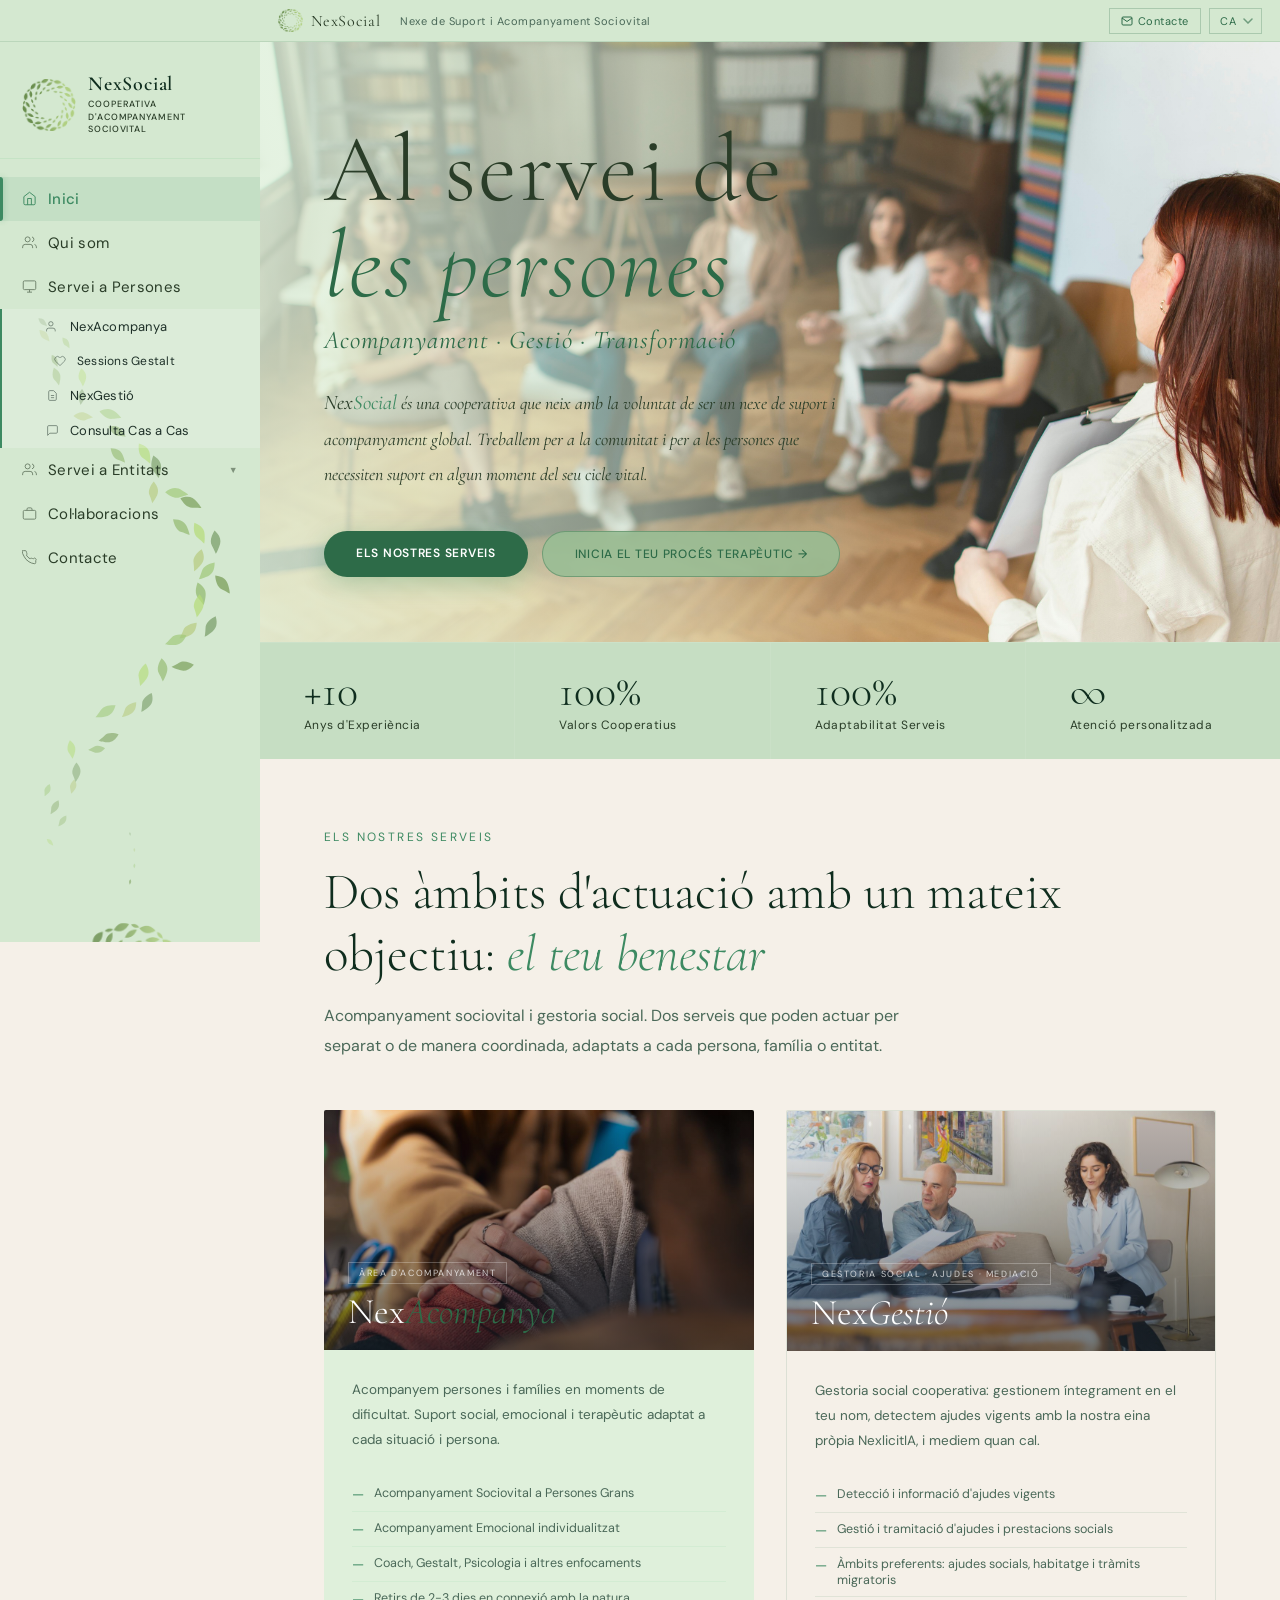
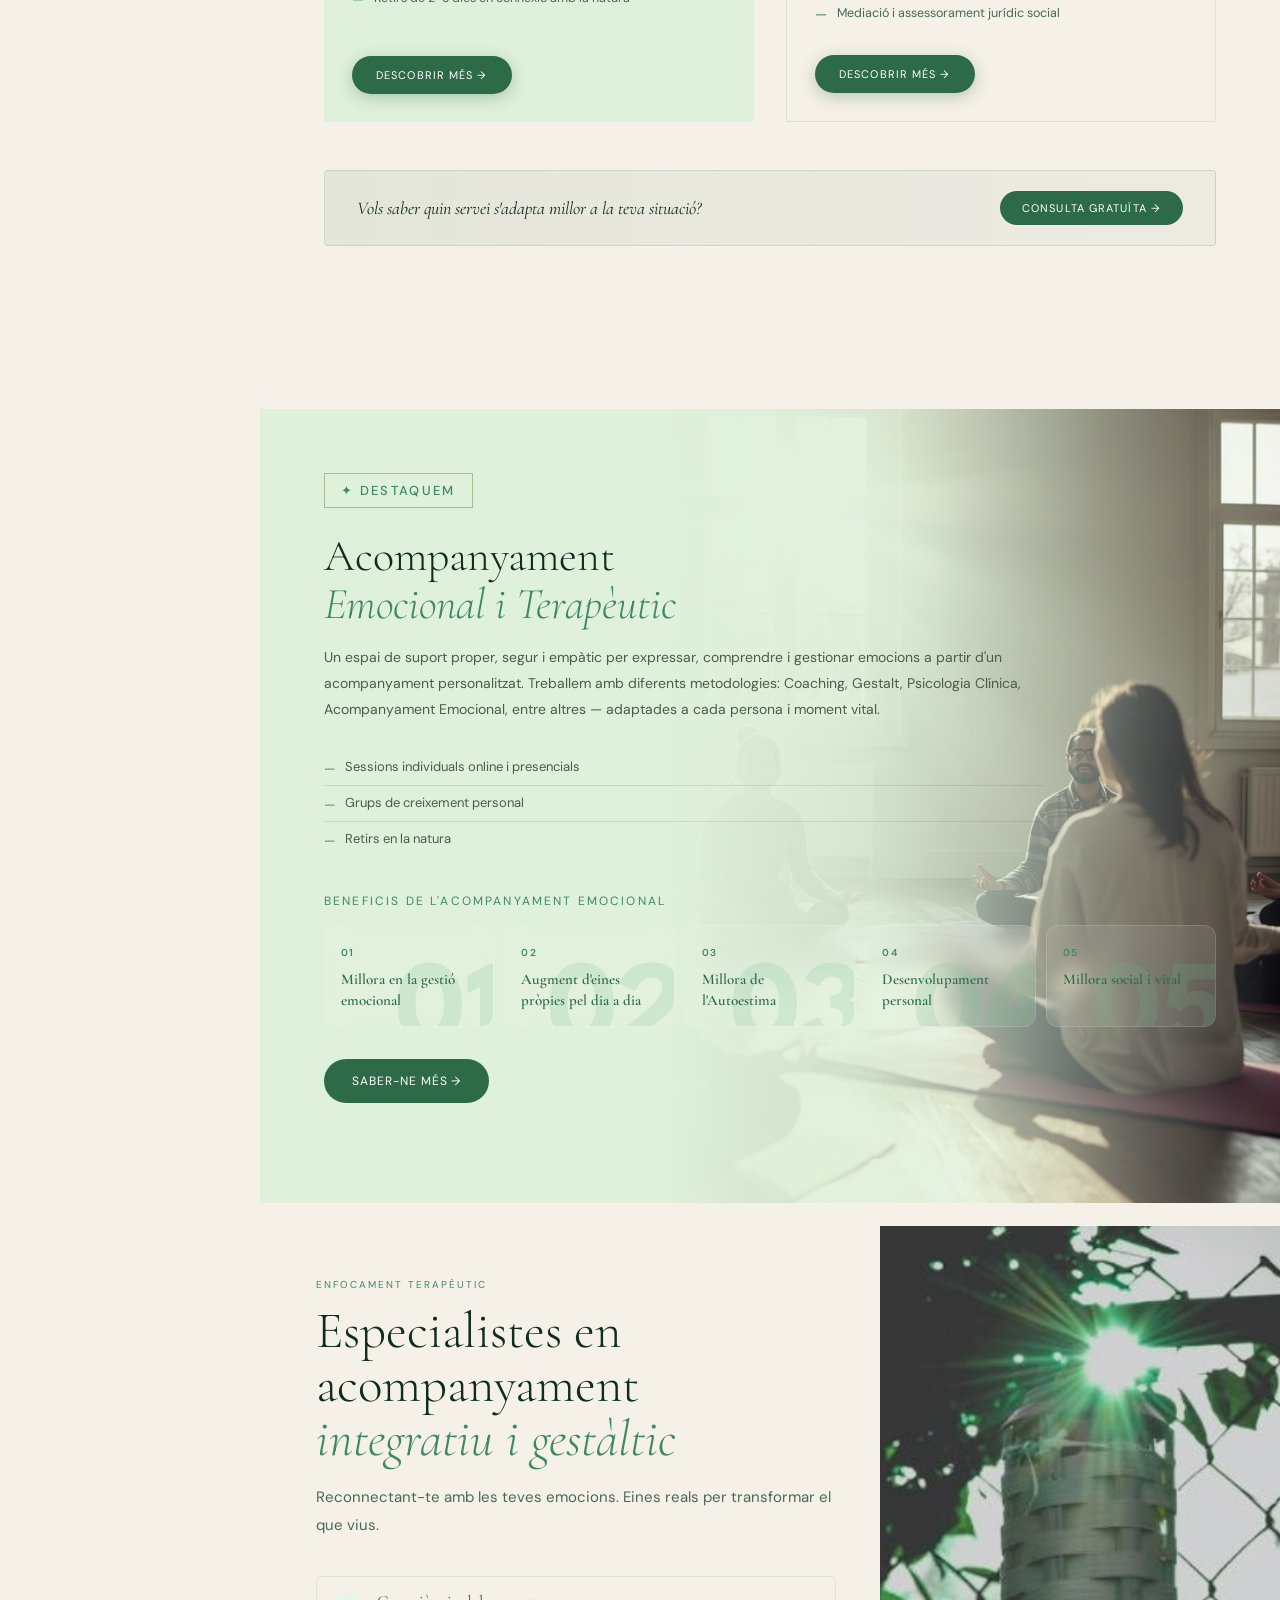
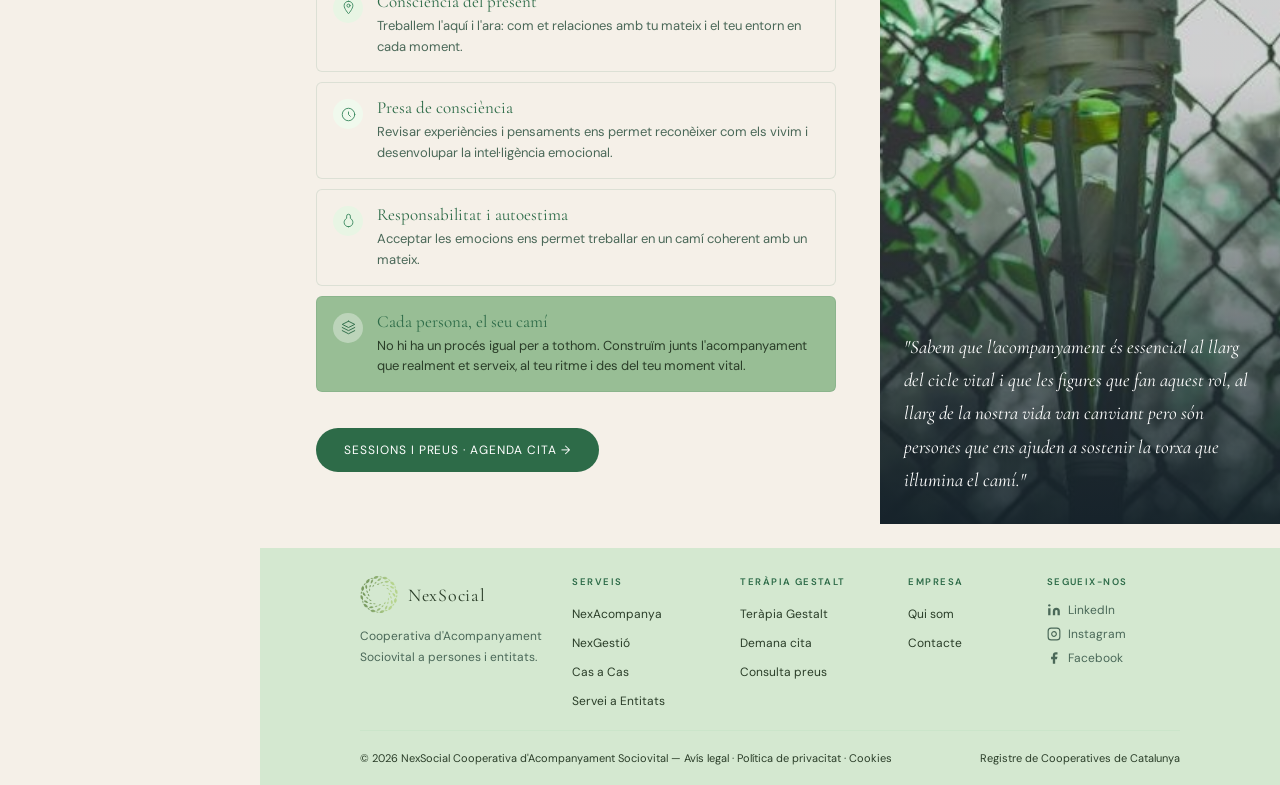
==== commit c405c45e: "Update index.html" ====
--- a/index.html
+++ b/index.html
@@ -376,9 +376,9 @@
 @media(max-width:768px){.topbar{padding-left:58px}.topbar-tagline,.topbar-brand{display:block}.topbar-btn span{display:none}.topbar-btn{padding:5px 7px}}
 
 /* === FOOTER === */
-.site-footer{background:#d4e8d0;color:#4a6858;padding:36px 48px 28px;}
-.footer-inner{max-width:960px;margin:0 auto}
-.footer-top{display:grid;grid-template-columns:1.6fr 1fr 1fr 1fr;gap:32px;padding-bottom:28px;border-bottom:1px solid rgba(109,191,133,.08)}
+.site-footer{background:#d4e8d0;color:#4a6858;padding:28px 24px 20px;}
+.footer-inner{max-width:820px;margin:0 auto}
+.footer-top{display:grid;grid-template-columns:1.3fr 1fr 1fr 0.8fr 0.9fr;gap:20px;padding-bottom:20px;border-bottom:1px solid rgba(109,191,133,.08)}
 .footer-col-title{font-size:9.5px;letter-spacing:0.15em;text-transform:uppercase;color:#2d6b48;margin-bottom:14px;font-weight:600}
 .footer-brand{display:flex;align-items:center;gap:10px;margin-bottom:12px}
 .footer-brand img{height:32px;width:auto;object-fit:contain;opacity:.85}
@@ -396,7 +396,7 @@
 .footer-bottom{display:flex;align-items:center;justify-content:space-between;padding-top:20px;font-size:11px;color:#2a3d28;flex-wrap:wrap;gap:8px}
 .footer-bottom a{color:#2a3d28;text-decoration:none}
 .footer-bottom a:hover{color:var(--forest)}
-@media(max-width:768px){.site-footer{padding:28px 22px 20px}.footer-top{grid-template-columns:1fr 1fr}.footer-col--brand{grid-column:1/-1}}
+@media(max-width:768px){.site-footer{padding:24px 18px 16px}.footer-top{grid-template-columns:1fr 1fr}.footer-col--brand{grid-column:1/-1}}
 
 .site-footer{display:block !important;}
 
@@ -506,10 +506,34 @@
 }
 @media(max-width:860px){}
 @media(max-width:600px){
+/* Gestalt intro block */
 .gestalt-grid{display:block !important;grid-template-columns:1fr !important;min-height:auto !important;}
-.gestalt-foto{display:block !important;height:240px !important;position:relative !important;overflow:hidden !important;}
+.gestalt-foto{display:block !important;height:220px !important;position:relative !important;overflow:hidden !important;}
 .gestalt-foto img{position:absolute !important;inset:0 !important;width:100% !important;height:100% !important;object-fit:cover !important;object-position:top center !important;}
-.gestalt-text{display:block !important;padding:24px 18px 32px !important;}
+.gestalt-text{display:block !important;padding:28px 18px 32px !important;}
+}
+
+@media(max-width:768px){
+/* Taula trimestral → amagar i mostrar cards */
+.gs-trimestral-table{ display:none !important; }
+.gs-mobile-plans{ display:flex !important; }
+
+/* Foto individual card sota: apilat */
+div[style*="grid-template-columns:1fr 1fr"][style*="padding:20px 28px"],
+div[style*="grid-template-columns:1fr 1fr"][style*="gap:24px"]{
+  grid-template-columns:1fr !important;
+}
+
+/* Formulari primera trucada: apilat */
+div[style*="grid-template-columns:1fr 1.4fr"]{
+  grid-template-columns:1fr !important;
+}
+
+/* Títol trimestral */
+div[style*="padding:18px 24px 14px"]{
+  flex-direction:column !important;
+  gap:4px !important;
+}
 }</style>
 <script>
 function handleContactForm(e){
@@ -1103,11 +1127,11 @@
     <div class="bloc-emocional-text" style="position:relative;z-index:1;width:100%;padding:64px 64px 100px;">
       <div style="display:inline-flex;align-items:center;gap:8px;font-size:13px;letter-spacing:0.18em;text-transform:uppercase;color:var(--green-mid);border:1px solid rgba(106,142,78,0.5);padding:8px 16px;margin-bottom:24px;font-weight:500;">✦ Destaquem</div>
       <h2 style="font-family:'Cormorant Garamond',serif;font-size:clamp(28px,3.5vw,44px);font-weight:300;color:#0f2d1e;line-height:1.1;margin-bottom:16px;">Acompanyament<br><em style="font-style:italic;color:var(--green-mid);">Emocional i Terapèutic</em></h2>
-      <p style="font-size:14px;color:#4a5e46;line-height:1.85;margin-bottom:28px;max-width:720px;">Un espai de suport proper i empàtic per expressar, comprendre i regular emocions. Treballem amb diferents estils terapèutics —coaching, Gestalt, psicologia i altres enfocaments— adaptats a cada persona i moment vital.</p>
+      <p style="font-size:14px;color:#4a5e46;line-height:1.85;margin-bottom:28px;max-width:720px;">Un espai de suport proper, segur i empàtic per expressar, comprendre i gestionar emocions a partir d'un acompanyament personalitzat. Treballem amb diferents metodologies: Coaching, Gestalt, Psicologia Clínica, Acompanyament Emocional, entre altres — adaptades a cada persona i moment vital.</p>
       <ul style="list-style:none;padding:0;margin-bottom:36px;max-width:720px;">
-        <li style="display:flex;gap:10px;align-items:flex-start;padding:8px 0;border-bottom:1px solid rgba(45,107,72,0.15);font-size:13px;color:#4a5e46;"><span style="color:var(--green-mid);margin-top:2px;">—</span> Suport proper i empàtic per expressar i comprendre emocions</li>
-        <li style="display:flex;gap:10px;align-items:flex-start;padding:8px 0;border-bottom:1px solid rgba(45,107,72,0.15);font-size:13px;color:#4a5e46;"><span style="color:var(--green-mid);margin-top:2px;">—</span> Coaching, Gestalt, psicologia i altres enfocaments terapèutics</li>
-        <li style="display:flex;gap:10px;align-items:flex-start;padding:8px 0;font-size:13px;color:#4a5e46;"><span style="color:var(--green-mid);margin-top:2px;">—</span> Retirs de 2-3 dies en connexió amb la natura</li>
+        <li style="display:flex;gap:10px;align-items:flex-start;padding:8px 0;border-bottom:1px solid rgba(45,107,72,0.15);font-size:13px;color:#4a5e46;"><span style="color:var(--green-mid);margin-top:2px;">—</span> Sessions individuals online i presencials</li>
+        <li style="display:flex;gap:10px;align-items:flex-start;padding:8px 0;border-bottom:1px solid rgba(45,107,72,0.15);font-size:13px;color:#4a5e46;"><span style="color:var(--green-mid);margin-top:2px;">—</span> Grups de creixement personal</li>
+        <li style="display:flex;gap:10px;align-items:flex-start;padding:8px 0;font-size:13px;color:#4a5e46;"><span style="color:var(--green-mid);margin-top:2px;">—</span> Retirs en la natura</li>
       </ul>
 
       <!-- Caixetes beneficis -->
@@ -1117,13 +1141,13 @@
         <div style="background:rgba(255,255,255,0.08);border:1px solid rgba(255,255,255,0.15);border-radius:12px;padding:20px 16px 16px;backdrop-filter:blur(10px);position:relative;overflow:hidden;cursor:pointer;transition:all .25s;" onmouseover="this.style.background='rgba(255,255,255,0.92)';this.style.borderColor='rgba(45,107,72,0.25)';this.style.boxShadow='0 8px 24px rgba(45,107,72,0.15)';this.style.transform='translateY(-3px)'" onmouseout="this.style.background='rgba(255,255,255,0.08)';this.style.borderColor='rgba(255,255,255,0.15)';this.style.boxShadow='none';this.style.transform='translateY(0)'">
           <div style="position:absolute;bottom:-48px;right:-12px;font-family:'League Spartan',sans-serif;font-size:120px;font-weight:700;color:rgba(109,191,133,0.18);line-height:1;pointer-events:none;">01</div>
           <div style="font-size:10px;color:var(--green-mid);letter-spacing:0.14em;margin-bottom:10px;text-transform:uppercase;font-weight:600;">01</div>
-          <div style="font-family:'Cormorant Garamond',serif;font-size:15px;color:var(--forest);line-height:1.35;position:relative;z-index:1;font-weight:600;">Salut mental i emocional</div>
+          <div style="font-family:'Cormorant Garamond',serif;font-size:15px;color:var(--forest);line-height:1.35;position:relative;z-index:1;font-weight:600;">Millora en la gestió emocional</div>
         </div>
 
         <div style="background:rgba(255,255,255,0.08);border:1px solid rgba(255,255,255,0.15);border-radius:12px;padding:20px 16px 16px;backdrop-filter:blur(10px);position:relative;overflow:hidden;cursor:pointer;transition:all .25s;" onmouseover="this.style.background='rgba(255,255,255,0.92)';this.style.borderColor='rgba(45,107,72,0.25)';this.style.boxShadow='0 8px 24px rgba(45,107,72,0.15)';this.style.transform='translateY(-3px)'" onmouseout="this.style.background='rgba(255,255,255,0.08)';this.style.borderColor='rgba(255,255,255,0.15)';this.style.boxShadow='none';this.style.transform='translateY(0)'">
           <div style="position:absolute;bottom:-48px;right:-12px;font-family:'League Spartan',sans-serif;font-size:120px;font-weight:700;color:rgba(109,191,133,0.18);line-height:1;pointer-events:none;">02</div>
           <div style="font-size:10px;color:var(--green-mid);letter-spacing:0.14em;margin-bottom:10px;text-transform:uppercase;font-weight:600;">02</div>
-          <div style="font-family:'Cormorant Garamond',serif;font-size:15px;color:var(--forest);line-height:1.35;position:relative;z-index:1;font-weight:600;">Gestió del dolor i el trauma</div>
+          <div style="font-family:'Cormorant Garamond',serif;font-size:15px;color:var(--forest);line-height:1.35;position:relative;z-index:1;font-weight:600;">Augment d'eines pròpies pel dia a dia</div>
         </div>
 
         <div style="background:rgba(255,255,255,0.08);border:1px solid rgba(255,255,255,0.15);border-radius:12px;padding:20px 16px 16px;backdrop-filter:blur(10px);position:relative;overflow:hidden;cursor:pointer;transition:all .25s;" onmouseover="this.style.background='rgba(255,255,255,0.92)';this.style.borderColor='rgba(45,107,72,0.25)';this.style.boxShadow='0 8px 24px rgba(45,107,72,0.15)';this.style.transform='translateY(-3px)'" onmouseout="this.style.background='rgba(255,255,255,0.08)';this.style.borderColor='rgba(255,255,255,0.15)';this.style.boxShadow='none';this.style.transform='translateY(0)'">
@@ -1141,7 +1165,7 @@
         <div style="background:rgba(255,255,255,0.08);border:1px solid rgba(255,255,255,0.15);border-radius:12px;padding:20px 16px 16px;backdrop-filter:blur(10px);position:relative;overflow:hidden;cursor:pointer;transition:all .25s;" onmouseover="this.style.background='rgba(255,255,255,0.92)';this.style.borderColor='rgba(45,107,72,0.25)';this.style.boxShadow='0 8px 24px rgba(45,107,72,0.15)';this.style.transform='translateY(-3px)'" onmouseout="this.style.background='rgba(255,255,255,0.08)';this.style.borderColor='rgba(255,255,255,0.15)';this.style.boxShadow='none';this.style.transform='translateY(0)'">
           <div style="position:absolute;bottom:-48px;right:-12px;font-family:'League Spartan',sans-serif;font-size:120px;font-weight:700;color:rgba(109,191,133,0.18);line-height:1;pointer-events:none;">05</div>
           <div style="font-size:10px;color:var(--green-mid);letter-spacing:0.14em;margin-bottom:10px;text-transform:uppercase;font-weight:600;">05</div>
-          <div style="font-family:'Cormorant Garamond',serif;font-size:15px;color:var(--forest);line-height:1.35;position:relative;z-index:1;font-weight:600;">Millora relacions i Empatia</div>
+          <div style="font-family:'Cormorant Garamond',serif;font-size:15px;color:var(--forest);line-height:1.35;position:relative;z-index:1;font-weight:600;">Millora social i vital</div>
         </div>
 
       </div>
@@ -1164,8 +1188,8 @@
     <div class="gestalt-text" style="padding:52px 44px 52px 56px;display:flex;flex-direction:column;">
 
       <div style="font-size:10px;letter-spacing:0.2em;text-transform:uppercase;color:var(--green-mid);margin-bottom:14px;">Enfocament Terapèutic</div>
-      <h2 style="font-family:'Cormorant Garamond',serif;font-size:clamp(34px,4vw,54px);font-weight:300;color:#0f2d1e;line-height:1.05;margin-bottom:18px;">Especialistes en teràpia<br><em style="font-style:italic;color:var(--green-mid);">integrativa i Gestalt</em></h2>
-      <p style="font-size:15px;color:var(--text-muted);line-height:1.85;max-width:600px;margin-bottom:36px;">Un espai de presència i contacte on treballem des del moment present, reconnectant-te amb la teva experiència, les teves emocions i la teva capacitat de canvi.</p>
+      <h2 style="font-family:'Cormorant Garamond',serif;font-size:clamp(34px,4vw,54px);font-weight:300;color:#0f2d1e;line-height:1.05;margin-bottom:18px;">Especialistes en acompanyament<br><em style="font-style:italic;color:var(--green-mid);">integratiu i gestàltic</em></h2>
+      <p style="font-size:15px;color:var(--text-muted);line-height:1.85;max-width:600px;margin-bottom:36px;">Reconnectant-te amb les teves emocions. Eines reals per transformar el que vius.</p>
 
       <div style="display:flex;flex-direction:column;gap:10px;margin-bottom:36px;">
 
@@ -1181,17 +1205,12 @@
 
         <div style="background:#f5f0e8;border:1px solid rgba(45,107,72,.12);border-radius:6px;padding:14px 16px;display:flex;gap:14px;align-items:flex-start;cursor:pointer;transition:all .22s;" onmouseover="this.style.background='#dff0db';this.style.borderColor='rgba(45,107,72,.3)';this.style.boxShadow='0 6px 20px rgba(45,107,72,0.12)';this.style.transform='translateY(-2px)'" onmouseout="this.style.background='#f5f0e8';this.style.borderColor='rgba(45,107,72,.12)';this.style.boxShadow='none';this.style.transform='translateY(0)'">
           <div style="width:30px;height:30px;flex-shrink:0;border-radius:50%;background:#e8f5e4;display:flex;align-items:center;justify-content:center;margin-top:2px;"><svg width="15" height="15" viewBox="0 0 24 24" fill="none" stroke="var(--green-mid)" stroke-width="1.5" stroke-linecap="round" stroke-linejoin="round"><path d="M12 22c-4 0-7-3-7-7 0-2.5 1.5-5 4-6.5V5a3 3 0 016 0v3.5c2.5 1.5 4 4 4 6.5 0 4-3 7-7 7z"/></svg></div>
-          <div><div style="font-family:'Cormorant Garamond',serif;font-size:17px;color:var(--forest);margin-bottom:4px;">Responsabilitat i llibertat</div><p style="font-size:13px;color:#4a6858;line-height:1.6;margin:0;">Acceptar els sentiments suposa fer-se'n responsable per viure més lliurement.</p></div>
-        </div>
-
-        <div style="background:#f5f0e8;border:1px solid rgba(45,107,72,.12);border-radius:6px;padding:14px 16px;display:flex;gap:14px;align-items:flex-start;cursor:pointer;transition:all .22s;" onmouseover="this.style.background='#dff0db';this.style.borderColor='rgba(45,107,72,.3)';this.style.boxShadow='0 6px 20px rgba(45,107,72,0.12)';this.style.transform='translateY(-2px)'" onmouseout="this.style.background='#f5f0e8';this.style.borderColor='rgba(45,107,72,.12)';this.style.boxShadow='none';this.style.transform='translateY(0)'">
-          <div style="width:30px;height:30px;flex-shrink:0;border-radius:50%;background:#f0f9ed;display:flex;align-items:center;justify-content:center;margin-top:2px;"><svg width="15" height="15" viewBox="0 0 24 24" fill="none" stroke="var(--green-mid)" stroke-width="1.5" stroke-linecap="round" stroke-linejoin="round"><path d="M20.84 4.61a5.5 5.5 0 0 0-7.78 0L12 5.67l-1.06-1.06a5.5 5.5 0 0 0-7.78 7.78l1.06 1.06L12 21.23l7.78-7.78 1.06-1.06a5.5 5.5 0 0 0 0-7.78z"/></svg></div>
-          <div><div style="font-family:'Cormorant Garamond',serif;font-size:17px;color:var(--forest);margin-bottom:4px;">Acceptació i autoestima</div><p style="font-size:13px;color:#4a6858;line-height:1.6;margin:0;">Acceptar emocions i conductes ens permet sentir-nos millor i enfortir l'autoestima.</p></div>
-        </div>
-
-        <div style="background:#f5f0e8;border:1px solid rgba(45,107,72,.12);border-radius:6px;padding:14px 16px;display:flex;gap:14px;align-items:flex-start;cursor:pointer;transition:all .22s;" onmouseover="this.style.background='#dff0db';this.style.borderColor='rgba(45,107,72,.3)';this.style.boxShadow='0 6px 20px rgba(45,107,72,0.12)';this.style.transform='translateY(-2px)'" onmouseout="this.style.background='#f5f0e8';this.style.borderColor='rgba(45,107,72,.12)';this.style.boxShadow='none';this.style.transform='translateY(0)'">
-          <div style="width:30px;height:30px;flex-shrink:0;border-radius:50%;background:#e8f5e4;display:flex;align-items:center;justify-content:center;margin-top:2px;"><svg width="15" height="15" viewBox="0 0 24 24" fill="none" stroke="var(--green-mid)" stroke-width="1.5" stroke-linecap="round" stroke-linejoin="round"><path d="M21 15a2 2 0 0 1-2 2H7l-4 4V5a2 2 0 0 1 2-2h14a2 2 0 0 1 2 2z"/></svg></div>
-          <div><div style="font-family:'Cormorant Garamond',serif;font-size:17px;color:var(--forest);margin-bottom:4px;">Relació terapèutica i diàleg</div><p style="font-size:13px;color:#4a6858;line-height:1.6;margin:0;">El vincle entre terapeuta i consultant és l'eina principal del canvi i l'autoconeixement.</p></div>
+          <div><div style="font-family:'Cormorant Garamond',serif;font-size:17px;color:var(--forest);margin-bottom:4px;">Responsabilitat i autoestima</div><p style="font-size:13px;color:#4a6858;line-height:1.6;margin:0;">Acceptar les emocions ens permet treballar en un camí coherent amb un mateix.</p></div>
+        </div>
+
+        <div style="background:#98be95;border:1px solid rgba(45,107,72,.12);border-radius:6px;padding:14px 16px;display:flex;gap:14px;align-items:flex-start;">
+          <div style="width:30px;height:30px;flex-shrink:0;border-radius:50%;background:rgba(255,255,255,0.35);display:flex;align-items:center;justify-content:center;margin-top:2px;"><svg width="15" height="15" viewBox="0 0 24 24" fill="none" stroke="var(--forest)" stroke-width="1.5" stroke-linecap="round" stroke-linejoin="round"><path d="M12 2L2 7l10 5 10-5-10-5zM2 17l10 5 10-5M2 12l10 5 10-5"/></svg></div>
+          <div><div style="font-family:'Cormorant Garamond',serif;font-size:17px;color:var(--forest);margin-bottom:4px;">Cada persona, el seu camí</div><p style="font-size:13px;color:#2a3d28;line-height:1.6;margin:0;">No hi ha un procés igual per a tothom. Construïm junts l'acompanyament que realment et serveix, al teu ritme i des del teu moment vital.</p></div>
         </div>
 
       </div>
@@ -1243,9 +1262,8 @@
     <div style="padding:32px 36px;background:#f0f9ed;display:flex;flex-direction:column;justify-content:center;gap:14px;">
       <div>
         <div style="font-size:9px;letter-spacing:0.2em;text-transform:uppercase;color:var(--green-mid);margin-bottom:8px;">El nostre equip terapèutic</div>
-        <h2 style="font-family:'Cormorant Garamond',serif;font-size:clamp(24px,2.5vw,36px);font-weight:300;color:#0f2d1e;line-height:1.15;margin-bottom:10px;">Teràpia <em style="font-style:italic;color:var(--green-mid);">Gestalt integrativa</em></h2>
-        <p style="font-size:13px;color:#4a5e46;line-height:1.8;margin-bottom:10px;">La teràpia Gestalt és un espai d'acompanyament pensat per ajudar-te a comprendre què et passa, gestionar les teves emocions i recuperar l'equilibri a la teva vida. No se centra només en el problema, sinó en com el vius avui, perquè puguis guanyar claredat, seguretat i benestar.</p>
-        <p style="font-size:13px;color:#4a5e46;line-height:1.8;">A través d'un procés proper, humà i respectuós, la teràpia t'ajuda a desbloquejar situacions que es repeteixen, millorar les teves relacions i connectar amb els teus propis recursos per avançar amb més calma i autenticitat.</p>
+        <h2 style="font-family:'Cormorant Garamond',serif;font-size:clamp(24px,2.5vw,36px);font-weight:300;color:#0f2d1e;line-height:1.15;margin-bottom:10px;">Acompanyament <em style="font-style:italic;color:var(--green-mid);">gestàltic integratiu</em></h2>
+        <p style="font-size:13px;color:#4a5e46;line-height:1.8;margin-bottom:10px;">Un espai de suport proper, segur i empàtic per expressar, comprendre i gestionar emocions a partir d'un acompanyament personalitzat. Treballem amb diferents metodologies: Coaching, Gestalt, Psicologia Clínica, Acompanyament Emocional, entre altres — adaptades a cada persona i moment vital.</p>
       </div>
       <div style="display:flex;gap:6px;flex-wrap:wrap;">
         <span style="font-size:11px;background:#fff;border:1px solid rgba(45,107,72,0.18);color:#2d6b48;padding:4px 10px;border-radius:20px;">Individual</span>
@@ -1270,7 +1288,7 @@
     <div style="display:flex;flex-direction:column;box-shadow:0 3px 16px rgba(45,107,72,0.13);border-radius:2px;overflow:hidden;border:1px solid rgba(45,107,72,0.14);">
 
       <!-- Foto panoràmica -->
-      <div style="position:relative;height:260px;overflow:hidden;flex-shrink:0;">
+      <div style="position:relative;height:200px;overflow:hidden;flex-shrink:0;">
         <img src="images/img_39.jpg" alt="Teràpia individual — oficina i natura" style="width:100%;height:100%;object-fit:cover;object-position:center center;display:block;">
         <div style="position:absolute;inset:0;background:linear-gradient(to bottom,rgba(15,45,30,0.08) 0%,rgba(15,45,30,0.58) 100%);"></div>
         <div style="position:absolute;bottom:0;left:0;right:0;padding:20px 28px;display:flex;align-items:flex-end;justify-content:space-between;">
@@ -1285,75 +1303,73 @@
         </div>
       </div>
 
-      <!-- Card dades sota (mateixa estructura que grupals) -->
-      <div style="background:#f5f0e8;padding:20px 28px;display:grid;grid-template-columns:1fr 1fr 1fr;gap:24px;align-items:start;">
-        <div>
-          <div style="font-size:9px;letter-spacing:0.16em;text-transform:uppercase;color:var(--green-mid);margin-bottom:10px;">Sessió puntual</div>
-          <ul style="list-style:none;padding:0;margin:0;">
-            <li style="font-size:12.5px;color:#4a5e46;padding:5px 0;border-bottom:1px solid rgba(45,107,72,0.1);display:flex;gap:8px;"><span style="color:var(--green-mid);flex-shrink:0;">—</span>Sessions puntuals o periòdiques</li>
-            <li style="font-size:12.5px;color:#4a5e46;padding:5px 0;border-bottom:1px solid rgba(45,107,72,0.1);display:flex;gap:8px;"><span style="color:var(--green-mid);flex-shrink:0;">—</span>Freqüència a convenir</li>
-            <li style="font-size:12.5px;color:#4a5e46;padding:5px 0;display:flex;gap:8px;"><span style="color:var(--green-mid);flex-shrink:0;">—</span>Seguiment WhatsApp</li>
-          </ul>
-        </div>
-        <div>
-          <div style="font-size:9px;letter-spacing:0.16em;text-transform:uppercase;color:#2d6b48;margin-bottom:10px;">Trimestral · des de 45€/sessió</div>
-          <ul style="list-style:none;padding:0;margin:0;">
-            <li style="font-size:12.5px;color:#2a3d28;padding:5px 0;border-bottom:1px solid rgba(45,107,72,0.1);display:flex;gap:8px;"><span style="color:#2d6b48;font-weight:600;flex-shrink:0;">✓</span>WhatsApp + prioritat agenda</li>
-            <li style="font-size:12.5px;color:#2a3d28;padding:5px 0;border-bottom:1px solid rgba(45,107,72,0.1);display:flex;gap:8px;"><span style="color:#2d6b48;font-weight:600;flex-shrink:0;">✓</span>Seguiment entre sessions</li>
-            <li style="font-size:12.5px;color:#2a3d28;padding:5px 0;display:flex;gap:8px;"><span style="color:#2d6b48;font-weight:600;flex-shrink:0;">✓</span>Freqüència adaptable al teu moment vital</li>
-          </ul>
-        </div>
-        <div style="display:flex;flex-direction:column;gap:8px;justify-content:flex-end;align-self:center;">
-          <a onclick="gsScrollForm('individual')" style="display:flex;align-items:center;justify-content:center;gap:8px;padding:10px 18px;background:#2d6b48;color:#fff;font-family:'DM Sans',sans-serif;font-size:10px;letter-spacing:0.08em;text-transform:uppercase;cursor:pointer;border-radius:20px;transition:all .22s;" onmouseover="this.style.background='#1e5a38'" onmouseout="this.style.background='#2d6b48'">Sol·licitar info →</a>
-          <div style="display:flex;gap:6px;">
-            <a onclick="gsScrollForm('trimestral-essencial')" style="flex:1;display:flex;align-items:center;justify-content:center;padding:9px 10px;background:#2d6b48;color:#fff;font-family:'DM Sans',sans-serif;font-size:10px;letter-spacing:0.06em;text-transform:uppercase;cursor:pointer;border-radius:20px;transition:all .22s;" onmouseover="this.style.background='#1e5a38'" onmouseout="this.style.background='#2d6b48'">Essencial →</a>
-            <a onclick="gsScrollForm('trimestral-plus')" style="flex:1;display:flex;align-items:center;justify-content:center;padding:9px 10px;background:transparent;color:#2d6b48;border:1px solid rgba(45,107,72,0.4);font-family:'DM Sans',sans-serif;font-size:10px;letter-spacing:0.06em;text-transform:uppercase;cursor:pointer;border-radius:20px;transition:all .22s;" onmouseover="this.style.background='rgba(45,107,72,0.08)'" onmouseout="this.style.background='transparent'">Plus ⭐ →</a>
+      <!-- Card dades sota -->
+      <div style="background:#f5f0e8;padding:20px 28px;display:grid;grid-template-columns:1fr 1fr;gap:24px;align-items:center;">
+        <div style="display:grid;grid-template-columns:1fr 1fr;gap:20px;">
+          <div>
+            <div style="font-size:9px;letter-spacing:0.16em;text-transform:uppercase;color:var(--green-mid);margin-bottom:10px;">Sessió puntual</div>
+            <ul style="list-style:none;padding:0;margin:0;">
+              <li style="font-size:12.5px;color:#4a5e46;padding:5px 0;border-bottom:1px solid rgba(45,107,72,0.1);display:flex;gap:8px;"><span style="color:var(--green-mid);flex-shrink:0;">—</span>Sessions al teu ritme</li>
+              <li style="font-size:12.5px;color:#4a5e46;padding:5px 0;border-bottom:1px solid rgba(45,107,72,0.1);display:flex;gap:8px;"><span style="color:var(--green-mid);flex-shrink:0;">—</span>Freqüència a convenir — tu decideixes</li>
+              <li style="font-size:12.5px;color:#4a5e46;padding:5px 0;display:flex;gap:8px;"><span style="color:var(--green-mid);flex-shrink:0;">—</span>Seguiment WhatsApp</li>
+            </ul>
           </div>
+          <div>
+            <div style="font-size:9px;letter-spacing:0.16em;text-transform:uppercase;color:#2d6b48;margin-bottom:10px;">Trimestral · des de 45€</div>
+            <ul style="list-style:none;padding:0;margin:0;">
+              <li style="font-size:12.5px;color:#2a3d28;padding:5px 0;border-bottom:1px solid rgba(45,107,72,0.1);display:flex;gap:8px;"><span style="color:#2d6b48;font-weight:600;flex-shrink:0;">✓</span>WhatsApp + prioritat agenda sessió</li>
+              <li style="font-size:12.5px;color:#2a3d28;padding:5px 0;border-bottom:1px solid rgba(45,107,72,0.1);display:flex;gap:8px;"><span style="color:#2d6b48;font-weight:600;flex-shrink:0;">✓</span>Seguiment entre sessions</li>
+              <li style="font-size:12.5px;color:#2a3d28;padding:5px 0;display:flex;gap:8px;"><span style="color:#2d6b48;font-weight:600;flex-shrink:0;">✓</span>Freqüència adaptable segons el teu ritme de vida</li>
+            </ul>
+          </div>
+        </div>
+
+        <!-- CTA únic -->
+        <div style="background:#eaf4e6;border:1px solid rgba(45,107,72,0.18);border-radius:4px;padding:18px 22px;text-align:center;">
+          <div style="font-family:'Cormorant Garamond',serif;font-size:15px;color:#0f2d1e;margin-bottom:4px;">Primera trucada <em style="font-style:italic;color:#2d6b48;">gratuïta · 15 min</em></div>
+          <div style="font-size:11px;color:#4a6858;margin-bottom:14px;">Explica'ns la teva situació. Et truquem nosaltres.</div>
+          <a onclick="gsScrollForm('individual')" style="display:block;padding:11px 20px;background:#2d6b48;color:#fff;font-family:'DM Sans',sans-serif;font-size:11px;letter-spacing:0.08em;text-transform:uppercase;cursor:pointer;border-radius:20px;transition:all .22s;" onmouseover="this.style.background='#1e5a38'" onmouseout="this.style.background='#2d6b48'">Sol·licitar primera trucada →</a>
         </div>
       </div>
     </div>
   </div>
 
   <!-- QUADRE TRIMESTRAL -->
-  <div style="background:#fff;border:1px solid rgba(45,107,72,0.12);border-top:none;overflow:hidden;margin-bottom:3px;box-shadow:0 3px 14px rgba(45,107,72,0.07);">
+  <div class="gs-trimestral-table" style="background:#fff;border:1px solid rgba(45,107,72,0.12);border-top:none;overflow:hidden;margin-bottom:3px;box-shadow:0 3px 14px rgba(45,107,72,0.07);">
 
     <!-- Títol nou -->
     <div style="padding:18px 24px 14px;border-bottom:1px solid rgba(45,107,72,0.08);background:#f8fdf6;display:flex;align-items:baseline;gap:12px;">
       <div style="font-family:'Cormorant Garamond',serif;font-size:22px;font-weight:300;color:#0f2d1e;">Preus assequibles per a <em style="font-style:italic;color:#2d6b48;">Acompanyament Trimestral</em></div>
-      <div style="font-size:11px;color:#4a6858;white-space:nowrap;">Com més continuïtat, millor preu per sessió</div>
     </div>
 
     <!-- Capçalera taula -->
-    <div style="background:#2d6b48;display:grid;grid-template-columns:1.8fr 0.7fr 0.9fr 0.9fr 1fr 0.8fr;gap:0;padding:13px 24px;">
+    <div style="background:#2d6b48;display:grid;grid-template-columns:1.8fr 0.7fr 0.9fr 1fr 0.8fr;gap:0;padding:13px 24px;">
       <div style="font-size:10px;letter-spacing:0.14em;text-transform:uppercase;color:rgba(255,255,255,0.8);">Pla trimestral</div>
       <div style="font-size:10px;letter-spacing:0.14em;text-transform:uppercase;color:rgba(255,255,255,0.8);text-align:center;">Sessions/mes</div>
-      <div style="font-size:10px;letter-spacing:0.14em;text-transform:uppercase;color:rgba(255,255,255,0.8);text-align:right;">Preu solta</div>
       <div style="font-size:10px;letter-spacing:0.14em;text-transform:uppercase;color:rgba(255,255,255,0.8);text-align:right;">Preu/sessió</div>
       <div style="font-size:10px;letter-spacing:0.14em;text-transform:uppercase;color:rgba(255,255,255,0.8);text-align:right;">Total trimestre</div>
       <div style="font-size:10px;letter-spacing:0.14em;text-transform:uppercase;color:rgba(255,255,255,0.8);text-align:right;">Estalvi</div>
     </div>
 
     <!-- Essencial -->
-    <div style="display:grid;grid-template-columns:1.8fr 0.7fr 0.9fr 0.9fr 1fr 0.8fr;gap:0;padding:18px 24px;border-top:1px solid rgba(45,107,72,0.08);align-items:center;background:#f8fdf6;">
+    <div style="display:grid;grid-template-columns:1.8fr 0.7fr 0.9fr 1fr 0.8fr;gap:0;padding:10px 24px;border-top:1px solid rgba(45,107,72,0.08);align-items:center;background:#f8fdf6;">
       <div>
         <div style="font-family:'Cormorant Garamond',serif;font-size:18px;font-weight:600;color:#0f2d1e;display:flex;align-items:center;gap:8px;">Essencial <span style="font-size:9px;background:var(--green-mid);color:#fff;padding:2px 8px;border-radius:10px;font-family:'DM Sans',sans-serif;font-weight:400;">2/mes</span></div>
         <div style="font-size:11px;color:#4a6858;margin-top:3px;">6 sessions · 3 mesos</div>
       </div>
       <div style="font-size:16px;color:#2a3d28;text-align:center;font-family:'Cormorant Garamond',serif;">2</div>
-      <div style="font-size:13px;color:#4a6858;text-align:right;text-decoration:line-through;opacity:0.6;">110€/mes</div>
       <div style="font-family:'Cormorant Garamond',serif;font-size:30px;font-weight:300;color:#0f2d1e;text-align:right;">50€</div>
       <div style="font-family:'Cormorant Garamond',serif;font-size:22px;color:#0f2d1e;text-align:right;">300€</div>
       <div style="font-size:15px;color:var(--green-mid);font-weight:700;text-align:right;">−30€</div>
     </div>
 
     <!-- Plus -->
-    <div style="display:grid;grid-template-columns:1.8fr 0.7fr 0.9fr 0.9fr 1fr 0.8fr;gap:0;padding:18px 24px;border-top:1px solid rgba(45,107,72,0.08);align-items:center;background:#edf7e8;">
+    <div style="display:grid;grid-template-columns:1.8fr 0.7fr 0.9fr 1fr 0.8fr;gap:0;padding:10px 24px;border-top:1px solid rgba(45,107,72,0.08);align-items:center;background:#edf7e8;">
       <div>
         <div style="font-family:'Cormorant Garamond',serif;font-size:18px;font-weight:600;color:#0f2d1e;display:flex;align-items:center;gap:8px;">Plus <span style="font-size:9px;background:#2d6b48;color:#fff;padding:2px 8px;border-radius:10px;font-family:'DM Sans',sans-serif;font-weight:400;">⭐ 4/mes</span></div>
         <div style="font-size:11px;color:#4a6858;margin-top:3px;">12 sessions · 3 mesos</div>
       </div>
       <div style="font-size:16px;color:#2a3d28;text-align:center;font-family:'Cormorant Garamond',serif;">4</div>
-      <div style="font-size:13px;color:#4a6858;text-align:right;text-decoration:line-through;opacity:0.6;">220€/mes</div>
       <div style="font-family:'Cormorant Garamond',serif;font-size:34px;font-weight:300;color:#0f2d1e;text-align:right;">45€</div>
       <div style="font-family:'Cormorant Garamond',serif;font-size:22px;color:#0f2d1e;text-align:right;">540€</div>
       <div style="font-size:17px;color:#2d6b48;font-weight:700;text-align:right;">−120€</div>
@@ -1361,32 +1377,44 @@
 
   </div>
 
+  <!-- CARDS MOBILE TRIMESTRAL (visible només <768px) -->
+  <div class="gs-mobile-plans" style="display:none;flex-direction:column;gap:10px;margin-bottom:3px;">
     <!-- Essencial -->
-    <div style="display:grid;grid-template-columns:1.8fr 0.7fr 0.9fr 0.9fr 1fr 0.8fr;gap:0;padding:15px 22px;border-top:1px solid rgba(45,107,72,0.08);align-items:center;background:#f8fdf6;">
-      <div>
-        <div style="font-family:'Cormorant Garamond',serif;font-size:15px;font-weight:600;color:#0f2d1e;display:flex;align-items:center;gap:8px;">Essencial <span style="font-size:9px;background:var(--green-mid);color:#fff;padding:2px 7px;border-radius:10px;font-family:'DM Sans',sans-serif;font-weight:400;">2/mes</span></div>
-        <div style="font-size:10px;color:#4a6858;margin-top:2px;">6 sessions · 3 mesos</div>
-      </div>
-      <div style="font-size:13px;color:#2a3d28;text-align:center;">2</div>
-      <div style="font-size:12px;color:#4a6858;text-align:right;text-decoration:line-through;opacity:0.6;">110€/mes</div>
-      <div style="font-family:'Cormorant Garamond',serif;font-size:22px;font-weight:300;color:#0f2d1e;text-align:right;">50€</div>
-      <div style="font-family:'Cormorant Garamond',serif;font-size:17px;color:#0f2d1e;text-align:right;">300€</div>
-      <div style="font-size:12px;color:var(--green-mid);font-weight:600;text-align:right;">−30€</div>
-    </div>
-
+    <div style="background:#f8fdf6;border:1px solid rgba(45,107,72,0.14);border-left:4px solid var(--green-mid);padding:18px 20px;box-shadow:0 2px 10px rgba(45,107,72,0.08);">
+      <div style="display:flex;justify-content:space-between;align-items:flex-start;margin-bottom:12px;">
+        <div>
+          <div style="font-family:'Cormorant Garamond',serif;font-size:18px;font-weight:600;color:#0f2d1e;display:flex;align-items:center;gap:8px;">Essencial <span style="font-size:9px;background:var(--green-mid);color:#fff;padding:2px 8px;border-radius:10px;font-family:'DM Sans',sans-serif;font-weight:400;">2/mes</span></div>
+          <div style="font-size:11px;color:#4a6858;margin-top:2px;">6 sessions · 3 mesos</div>
+        </div>
+        <div style="text-align:right;">
+          <div style="font-family:'Cormorant Garamond',serif;font-size:32px;font-weight:300;color:#0f2d1e;line-height:1;">50€</div>
+          <div style="font-size:10px;color:#4a6858;">/sessió</div>
+        </div>
+      </div>
+      <div style="display:flex;justify-content:space-between;font-size:12px;color:#4a6858;border-top:1px solid rgba(45,107,72,0.1);padding-top:10px;margin-bottom:14px;">
+        <span>Total: <strong style="color:#0f2d1e;">300€</strong></span>
+        <span style="color:var(--green-mid);font-weight:700;">Estalvi −30€</span>
+      </div>
+      <a onclick="gsScrollForm('trimestral-essencial')" style="display:block;text-align:center;padding:11px;background:#2d6b48;color:#fff;font-family:'DM Sans',sans-serif;font-size:11px;letter-spacing:0.08em;text-transform:uppercase;cursor:pointer;border-radius:20px;">Subscriure'm al pla Essencial →</a>
+    </div>
     <!-- Plus -->
-    <div style="display:grid;grid-template-columns:1.8fr 0.7fr 0.9fr 0.9fr 1fr 0.8fr;gap:0;padding:15px 22px;border-top:1px solid rgba(45,107,72,0.08);align-items:center;background:#edf7e8;">
-      <div>
-        <div style="font-family:'Cormorant Garamond',serif;font-size:15px;font-weight:600;color:#0f2d1e;display:flex;align-items:center;gap:8px;">Plus <span style="font-size:9px;background:#2d6b48;color:#fff;padding:2px 7px;border-radius:10px;font-family:'DM Sans',sans-serif;font-weight:400;">⭐ 4/mes</span></div>
-        <div style="font-size:10px;color:#4a6858;margin-top:2px;">12 sessions · 3 mesos</div>
-      </div>
-      <div style="font-size:13px;color:#2a3d28;text-align:center;">4</div>
-      <div style="font-size:12px;color:#4a6858;text-align:right;text-decoration:line-through;opacity:0.6;">220€/mes</div>
-      <div style="font-family:'Cormorant Garamond',serif;font-size:26px;font-weight:300;color:#0f2d1e;text-align:right;">45€</div>
-      <div style="font-family:'Cormorant Garamond',serif;font-size:17px;color:#0f2d1e;text-align:right;">540€</div>
-      <div style="font-size:13px;color:#2d6b48;font-weight:700;text-align:right;">−120€</div>
-    </div>
-
+    <div style="background:#edf7e8;border:1px solid rgba(45,107,72,0.18);border-left:4px solid #2d6b48;padding:18px 20px;box-shadow:0 2px 10px rgba(45,107,72,0.1);">
+      <div style="display:flex;justify-content:space-between;align-items:flex-start;margin-bottom:12px;">
+        <div>
+          <div style="font-family:'Cormorant Garamond',serif;font-size:18px;font-weight:600;color:#0f2d1e;display:flex;align-items:center;gap:8px;">Plus <span style="font-size:9px;background:#2d6b48;color:#fff;padding:2px 8px;border-radius:10px;font-family:'DM Sans',sans-serif;font-weight:400;">⭐ 4/mes</span></div>
+          <div style="font-size:11px;color:#4a6858;margin-top:2px;">12 sessions · 3 mesos</div>
+        </div>
+        <div style="text-align:right;">
+          <div style="font-family:'Cormorant Garamond',serif;font-size:32px;font-weight:300;color:#0f2d1e;line-height:1;">45€</div>
+          <div style="font-size:10px;color:#4a6858;">/sessió</div>
+        </div>
+      </div>
+      <div style="display:flex;justify-content:space-between;font-size:12px;color:#4a6858;border-top:1px solid rgba(45,107,72,0.12);padding-top:10px;margin-bottom:14px;">
+        <span>Total: <strong style="color:#0f2d1e;">540€</strong></span>
+        <span style="color:#2d6b48;font-weight:700;">Estalvi −120€</span>
+      </div>
+      <a onclick="gsScrollForm('trimestral-plus')" style="display:block;text-align:center;padding:11px;background:#2d6b48;color:#fff;font-family:'DM Sans',sans-serif;font-size:11px;letter-spacing:0.08em;text-transform:uppercase;cursor:pointer;border-radius:20px;">Subscriure'm al pla Plus →</a>
+    </div>
   </div>
 
   <!-- TARIFES · GRUPALS -->
@@ -1526,7 +1554,7 @@
       <div>
     <div class="gs-faq-item" style="border-bottom:1px solid rgba(45,107,72,0.12);">
       <button onclick="gsFaqToggle(0)" style="width:100%;text-align:left;padding:18px 0;background:none;border:none;cursor:pointer;display:flex;align-items:center;justify-content:space-between;gap:16px;">
-        <span style="font-family:'Cormorant Garamond',serif;font-size:17px;color:#0f2d1e;line-height:1.3;">Què és la teràpia Gestalt i en què es diferencia d'altres enfocaments?</span>
+        <span style="font-family:'Cormorant Garamond',serif;font-size:17px;color:#0f2d1e;line-height:1.3;">Què és l'acompanyament i en què es diferencia d'altres enfocaments?</span>
         <span id="gs-faq-icon-0" style="color:var(--green-mid);font-size:20px;flex-shrink:0;transition:transform .25s;line-height:1;">+</span>
       </button>
       <div id="gs-faq-body-0" style="display:none;padding:0 0 18px;font-size:13.5px;color:#4a5e46;line-height:1.82;">La teràpia Gestalt és un enfocament psicoterapèutic centrat en l'experiència present, en la consciència d'un mateix i en la manera en què ens relacionem amb l'entorn. No es limita a analitzar intel·lectualment el que ocorre, sinó que posa atenció en com una persona sent, pensa, evita o repeteix determinades formes d'estar en el món. La seva singularitat és integrar cos, emoció, pensament i vincle, afavorint una comprensió més viva i transformadora.</div>
@@ -1539,13 +1567,6 @@
       <div id="gs-faq-body-1" style="display:none;padding:0 0 18px;font-size:13.5px;color:#4a5e46;line-height:1.82;">No. Pot ser molt valuosa tant en moments de crisi com en etapes de recerca, canvi o revisió vital. Moltes persones arriben a teràpia no perquè 'estiguin malament' en sentit clínic estricte, sinó perquè senten bloqueig, desconnexió, repetició de patrons o necessitat de recuperar claredat i presència en la seva vida.</div>
     </div>
     <div class="gs-faq-item" style="border-bottom:1px solid rgba(45,107,72,0.12);">
-      <button onclick="gsFaqToggle(2)" style="width:100%;text-align:left;padding:18px 0;background:none;border:none;cursor:pointer;display:flex;align-items:center;justify-content:space-between;gap:16px;">
-        <span style="font-family:'Cormorant Garamond',serif;font-size:17px;color:#0f2d1e;line-height:1.3;">Treballar des del present significa deixar de banda la història personal?</span>
-        <span id="gs-faq-icon-2" style="color:var(--green-mid);font-size:20px;flex-shrink:0;transition:transform .25s;line-height:1;">+</span>
-      </button>
-      <div id="gs-faq-body-2" style="display:none;padding:0 0 18px;font-size:13.5px;color:#4a5e46;line-height:1.82;">No. La història personal és important, però no s'aborda només com a relat del passat, sinó observant com segueix viva en el present. La forma en què algú estima, es protegeix, calla o s'adapta avui sol expressar experiències antigues encara actives. En Gestalt no es nega el passat: se li dóna un lloc viu, comprensible i transformable en l'aquí i ara.</div>
-    </div>
-    <div class="gs-faq-item" style="border-bottom:1px solid rgba(45,107,72,0.12);">
       <button onclick="gsFaqToggle(3)" style="width:100%;text-align:left;padding:18px 0;background:none;border:none;cursor:pointer;display:flex;align-items:center;justify-content:space-between;gap:16px;">
         <span style="font-family:'Cormorant Garamond',serif;font-size:17px;color:#0f2d1e;line-height:1.3;">Empezar teràpia significa reconèixer debilitat?</span>
         <span id="gs-faq-icon-3" style="color:var(--green-mid);font-size:20px;flex-shrink:0;transition:transform .25s;line-height:1;">+</span>
@@ -1561,10 +1582,10 @@
     </div>
     <div class="gs-faq-item" style="border-bottom:1px solid rgba(45,107,72,0.12);">
       <button onclick="gsFaqToggle(5)" style="width:100%;text-align:left;padding:18px 0;background:none;border:none;cursor:pointer;display:flex;align-items:center;justify-content:space-between;gap:16px;">
-        <span style="font-family:'Cormorant Garamond',serif;font-size:17px;color:#0f2d1e;line-height:1.3;">La teràpia Gestalt pot ajudar en ansietat, dol o relacions difícils?</span>
+        <span style="font-family:'Cormorant Garamond',serif;font-size:17px;color:#0f2d1e;line-height:1.3;">L'acompanyament pot ajudar en processos de dol o relacions difícils?</span>
         <span id="gs-faq-icon-5" style="color:var(--green-mid);font-size:20px;flex-shrink:0;transition:transform .25s;line-height:1;">+</span>
       </button>
-      <div id="gs-faq-body-5" style="display:none;padding:0 0 18px;font-size:13.5px;color:#4a5e46;line-height:1.82;">Sí, pot ser especialment valuosa en processos d'ansietat, dols, crisis vitals, dificultats vinculars, autoexigència, dependència emocional, baixa autoestima, sensació de buit o repetició de patrons. Més que oferir solucions ràpides, acompanya a comprendre profundament què sosté aquell malestar i com obrir una forma diferent de viure'l.</div>
+      <div id="gs-faq-body-5" style="display:none;padding:0 0 18px;font-size:13.5px;color:#4a5e46;line-height:1.82;">Sí, pot ser especialment valuosa en processos de dol, crisis vitals, dificultats vinculars, autoexigència, dependència emocional, baixa autoestima o repetició de patrons. Més que oferir solucions ràpides, acompanya a comprendre profundament què sosté aquell malestar i com obrir una forma diferent de viure'l.</div>
     </div>
     <div class="gs-faq-item" style="border-bottom:1px solid rgba(45,107,72,0.12);">
       <button onclick="gsFaqToggle(6)" style="width:100%;text-align:left;padding:18px 0;background:none;border:none;cursor:pointer;display:flex;align-items:center;justify-content:space-between;gap:16px;">
@@ -1672,13 +1693,13 @@
     <div class="mv-card" style="background:#f0f9ed; padding:36px 32px;">
       <div style="font-size:9px; letter-spacing:0.2em; text-transform:uppercase; color:var(--green-mid); margin-bottom:12px;">Per què existim</div>
       <div id="mv-missio-title" class="mv-title" style="font-family:'Cormorant Garamond',serif; font-size:22px; font-weight:400; color:var(--forest); margin-bottom:12px;">Missió</div>
-      <p id="mv-missio-text" style="font-size:13px; color:#4a5e46; line-height:1.8;"><span style="font-family:'Cormorant Garamond',serif;font-size:1.15em;">Nex<em style="color:var(--green-mid);">Social</em></span> és una cooperativa d'acompanyament sociovital. Acompanyem processos de vida coordinant diferents àrees d'intervenció per aconseguir una millora significativa en les famílies i persones que acompanyem.</p>
+      <p id="mv-missio-text" style="font-size:13px; color:#4a5e46; line-height:1.8;"><span style="font-family:'Cormorant Garamond',serif;font-size:1.15em;">Nex<em style="color:var(--green-mid);">Social</em></span> és una cooperativa d'acompanyament sociovital. Acompanyem processos de vida coordinant diferents àrees d'intervenció per aconseguir una millora significativa en les persones, famílies i entitats que acompanyem.</p>
     </div>
 
     <div class="mv-card" style="background:#e8f5e4; padding:36px 32px;">
       <div style="font-size:9px; letter-spacing:0.2em; text-transform:uppercase; color:var(--green-mid); margin-bottom:12px;">On volem arribar</div>
       <div id="mv-visio-title" class="mv-title" style="font-family:'Cormorant Garamond',serif; font-size:22px; font-weight:400; color:var(--forest); margin-bottom:12px;">Visió</div>
-      <p id="mv-visio-text" style="font-size:13px; color:#4a5e46; line-height:1.8;">Poder fer la nostra petita aportació a millorar la comunitat creant nexes de suport i acompanyament en diferents àmbits de vida. Volem ser referents en gestió social cooperativa.</p>
+      <p id="mv-visio-text" style="font-size:13px; color:#4a5e46; line-height:1.8;">Contribuir a una comunitat més humana, cohesionada i sostenible, esdevenint un nexe d'acompanyament sociovital per a persones i entitats, i un referent en el desenvolupament personal, social i organitzacional.</p>
     </div>
 
     <div class="mv-card" style="background:#f0f9ed; padding:36px 32px;">
@@ -1699,66 +1720,35 @@
   <div style="margin-bottom:32px;">
 
   <!-- Banner fosc únic introductori -->
-  <div style="background:#98be95;padding:40px;margin-bottom:24px;">
+  <div style="background:#e8f5e4;padding:40px;margin-bottom:24px;">
     <div style="font-size:9px;letter-spacing:0.22em;text-transform:uppercase;color:var(--green-mid);opacity:1;margin-bottom:14px;">Per què neix NexSocial · Salut Mental i Acompanyament Emocional</div>
     <div style="font-family:'Cormorant Garamond',serif;font-size:32px;font-weight:300;color:#0f2d1e;margin-bottom:12px;line-height:1.35;">Per què és necessària Nex<em style="font-style:italic;color:var(--green-mid);">Social</em>, la cooperativa creada per acompanyar-te en el <em style="font-style:italic;color:#2d6b48;">camí de sanar</em></div>
-    <p style="font-size:13px;color:#4a6858;line-height:1.8;max-width:680px;margin:0;">La salut mental és un dels reptes socials més urgents del nostre temps. Malgrat la creixent conscienciació, l'accés a un acompanyament emocional de qualitat continua sent un privilegi. NexSocial neix per apropar aquest acompanyament a les persones que més ho necessiten, des de la proximitat, l'accessibilitat i el treball cooperatiu.</p>
-  </div>
-
-    <!-- 6 caixes banner: xifres + col·lectius -->
+    <p style="font-size:13px;color:#4a6858;line-height:1.8;max-width:680px;margin:0;">L'accés a un acompanyament emocional de qualitat continua sent un privilegi. NexSocial neix per apropar aquest acompanyament a les persones que més ho necessiten, des de la proximitat, l'accessibilitat i el treball cooperatiu.</p>
+  </div>
+
+    <!-- 3 cards xifres salut mental -->
     <div style="display:grid;grid-template-columns:repeat(3,1fr);gap:2px;margin-bottom:2px;">
 
-      <div style="background:#98be95;padding:32px 28px;text-align:center;">
+      <div style="background:#e8f5e4;padding:32px 28px;text-align:center;">
         <div style="font-family:'League Spartan',sans-serif;font-size:52px;font-weight:300;color:#2d6b48;line-height:1;margin-bottom:12px;">1 de cada 4</div>
         <div style="font-size:12px;color:#4a6858;line-height:1.65;">persones patirà un trastorn mental al llarg de la seva vida <span style="color:#4a6858;opacity:.6">(OMS)</span></div>
       </div>
 
-      <div style="background:#f0f9ed;padding:24px;">
-        <div style="font-size:9px;letter-spacing:0.18em;text-transform:uppercase;color:var(--green-mid);margin-bottom:14px;border-bottom:1px solid rgba(45,107,72,0.2);padding-bottom:10px;">Empreses i organitzacions</div>
-        <ul style="list-style:none;padding:0;margin:0;display:flex;flex-direction:column;gap:8px;">
-          <li style="font-size:12px;color:var(--text-muted);line-height:1.6;display:flex;gap:8px;"><span style="color:var(--green-mid);flex-shrink:0;">—</span>L'estrès laboral i el burnout costen a les empreses fins a 3.000€ per treballador/any</li>
-          <li style="font-size:12px;color:var(--text-muted);line-height:1.6;display:flex;gap:8px;"><span style="color:var(--green-mid);flex-shrink:0;">—</span>1 de 3 dels equips amb conflictes interns no rep cap suport professional</li>
-          <li style="font-size:12px;color:var(--text-muted);line-height:1.6;display:flex;gap:8px;"><span style="color:var(--green-mid);flex-shrink:0;">—</span>Creixent demanda de programes de benestar emocional al lloc de treball</li>
-        </ul>
-      </div>
-
-      <div style="background:#98be95;padding:32px 28px;text-align:center;">
+      <div style="background:#e8f5e4;padding:32px 28px;text-align:center;">
         <div style="font-family:'League Spartan',sans-serif;font-size:80px;font-weight:300;color:#2d6b48;line-height:1;margin-bottom:12px;">70%</div>
         <div style="font-size:12px;color:#4a6858;line-height:1.65;">de les persones amb necessitat de suport psicològic no arriben mai a un professional</div>
       </div>
 
-    </div>
-
-    <div style="display:grid;grid-template-columns:repeat(3,1fr);gap:2px;">
-
-      <div style="background:#f5f0e8;padding:24px;">
-        <div style="font-size:9px;letter-spacing:0.18em;text-transform:uppercase;color:var(--green-mid);margin-bottom:14px;border-bottom:1px solid rgba(45,107,72,0.2);padding-bottom:10px;">Persones i famílies</div>
-        <ul style="list-style:none;padding:0;margin:0;display:flex;flex-direction:column;gap:8px;">
-          <li style="font-size:12px;color:var(--text-muted);line-height:1.6;display:flex;gap:8px;"><span style="color:var(--green-mid);flex-shrink:0;">—</span>Crisi de salut mental post-pandèmia, especialment en joves i gent gran</li>
-          <li style="font-size:12px;color:var(--text-muted);line-height:1.6;display:flex;gap:8px;"><span style="color:var(--green-mid);flex-shrink:0;">—</span>Llistes d'espera de mesos als serveis públics de salut mental</li>
-          <li style="font-size:12px;color:var(--text-muted);line-height:1.6;display:flex;gap:8px;"><span style="color:var(--green-mid);flex-shrink:0;">—</span>Manca de serveis accessibles, propers i assequibles a les comunitats</li>
-        </ul>
-      </div>
-
-      <div style="background:#98be95;padding:32px 28px;text-align:center;">
+      <div style="background:#e8f5e4;padding:32px 28px;text-align:center;">
         <div style="font-family:'League Spartan',sans-serif;font-size:80px;font-weight:300;color:#2d6b48;line-height:1;margin-bottom:12px;">40%</div>
         <div style="font-size:12px;color:#4a6858;line-height:1.65;">de les baixes laborals a Catalunya s'associen a causes emocionals o psicosocials</div>
       </div>
 
-      <div style="background:#e8f5e4;padding:24px;">
-        <div style="font-size:9px;letter-spacing:0.18em;text-transform:uppercase;color:var(--green-mid);margin-bottom:14px;border-bottom:1px solid rgba(45,107,72,0.2);padding-bottom:10px;">Administracions públiques</div>
-        <ul style="list-style:none;padding:0;margin:0;display:flex;flex-direction:column;gap:8px;">
-          <li style="font-size:12px;color:var(--text-muted);line-height:1.6;display:flex;gap:8px;"><span style="color:var(--green-mid);flex-shrink:0;">—</span>Els serveis socials municipals estan desbordats i necessiten serveis complementaris</li>
-          <li style="font-size:12px;color:var(--text-muted);line-height:1.6;display:flex;gap:8px;"><span style="color:var(--green-mid);flex-shrink:0;">—</span>Necessitat urgent de programes preventius de salut mental comunitària</li>
-          <li style="font-size:12px;color:var(--text-muted);line-height:1.6;display:flex;gap:8px;"><span style="color:var(--green-mid);flex-shrink:0;">—</span>Les licitacions de serveis d'acompanyament creixen any rere any</li>
-        </ul>
-      </div>
-
     </div>
   </div>
 
   <!-- Títol + text Col·lectiu Senior -->
-  <div style="background:#98be95;padding:40px;margin-top:2px;margin-bottom:2px;">
+  <div style="background:#e8f5e4;padding:40px;margin-top:2px;margin-bottom:2px;">
     <div style="font-size:9px;letter-spacing:0.22em;text-transform:uppercase;color:var(--green-mid);opacity:1;margin-bottom:14px;">Per què neix NexSocial · Col·lectiu Senior</div>
     <div style="font-family:'Cormorant Garamond',serif;font-size:32px;font-weight:300;color:#0f2d1e;margin-bottom:12px;line-height:1.35;">La soledat no volguda és un risc real per a la salut. <em style="font-style:italic;color:#2d6b48;">A Catalunya, és una emergència silenciosa.</em></div>
     <p style="font-size:13px;color:#4a6858;line-height:1.8;max-width:680px;margin:0;">L'envelliment accelerat, la feminització de la vellesa i el creixement dels llars unipersonals de persones majors de 65 anys configuren un escenari en el qual la cohesió social i el benestar comunitari requereixen respostes concretes i de proximitat. NexSocial neix, en part, per donar aquesta resposta.</p>
@@ -1767,50 +1757,19 @@
   <!-- Bloc dades: Col·lectiu Senior -->
   <div style="display:grid;grid-template-columns:repeat(3,1fr);gap:2px;margin-bottom:2px;">
 
-    <div style="background:#98be95;padding:32px 28px;text-align:center;">
+    <div style="background:#e8f5e4;padding:32px 28px;text-align:center;">
       <div style="font-family:'League Spartan',sans-serif;font-size:80px;font-weight:300;color:#2d6b48;line-height:1;margin-bottom:12px;">~20%</div>
       <div style="font-size:12px;color:#4a6858;line-height:1.65;">de la població catalana té 65 anys o més — un envelliment en acceleració constant <span style="color:#4a6858;opacity:.6">· Idescat 2025</span></div>
     </div>
 
-    <div style="background:#f5f0e8;padding:24px;">
-      <div style="font-size:9px;letter-spacing:0.18em;text-transform:uppercase;color:var(--green-mid);margin-bottom:14px;border-bottom:1px solid rgba(45,107,72,0.2);padding-bottom:10px;">Viure sol/a · Vulnerabilitat</div>
-      <ul style="list-style:none;padding:0;margin:0;display:flex;flex-direction:column;gap:8px;">
-        <li style="font-size:12px;color:var(--text-muted);line-height:1.6;display:flex;gap:8px;"><span style="color:var(--green-mid);flex-shrink:0;">—</span>~300.000 persones majors de 65 anys viuen soles a Catalunya</li>
-        <li style="font-size:12px;color:var(--text-muted);line-height:1.6;display:flex;gap:8px;"><span style="color:var(--green-mid);flex-shrink:0;">—</span>18,2% dels 65–79 anys i fins al 30,5% dels majors de 80 viuen sols</li>
-        <li style="font-size:12px;color:var(--text-muted);line-height:1.6;display:flex;gap:8px;"><span style="color:var(--green-mid);flex-shrink:0;">—</span>49,2% de totes les persones que viuen soles a Catalunya son majors de 65</li>
-      </ul>
-    </div>
-
-    <div style="background:#98be95;padding:32px 28px;text-align:center;">
+    <div style="background:#e8f5e4;padding:32px 28px;text-align:center;">
       <div style="font-family:'League Spartan',sans-serif;font-size:80px;font-weight:300;color:#2d6b48;line-height:1;margin-bottom:12px;">17,3%</div>
       <div style="font-size:12px;color:#4a6858;line-height:1.65;">de les persones majors de 65 anys estan en risc de pobresa o exclusió social <span style="color:#4a6858;opacity:.6">· AROPE / Idescat 2025</span></div>
     </div>
 
-  </div>
-
-  <div style="display:grid;grid-template-columns:repeat(3,1fr);gap:2px;margin-bottom:40px;">
-
-    <div style="background:#f0f9ed;padding:24px;">
-      <div style="font-size:9px;letter-spacing:0.18em;text-transform:uppercase;color:var(--green-mid);margin-bottom:14px;border-bottom:1px solid rgba(45,107,72,0.2);padding-bottom:10px;">Feminització de la vellesa</div>
-      <ul style="list-style:none;padding:0;margin:0;display:flex;flex-direction:column;gap:8px;">
-        <li style="font-size:12px;color:var(--text-muted);line-height:1.6;display:flex;gap:8px;"><span style="color:var(--green-mid);flex-shrink:0;">—</span>223.000 dones vs 73.400 homes majors de 65 viuen sols a Catalunya</li>
-        <li style="font-size:12px;color:var(--text-muted);line-height:1.6;display:flex;gap:8px;"><span style="color:var(--green-mid);flex-shrink:0;">—</span>83,5% de les persones centenàries a Catalunya son dones</li>
-        <li style="font-size:12px;color:var(--text-muted);line-height:1.6;display:flex;gap:8px;"><span style="color:var(--green-mid);flex-shrink:0;">—</span>Dones majors de 65: 15,5% en risc de pobresa vs 12,6% dels homes</li>
-      </ul>
-    </div>
-
-    <div style="background:#98be95;padding:32px 28px;text-align:center;">
+    <div style="background:#e8f5e4;padding:32px 28px;text-align:center;">
       <div style="font-family:'League Spartan',sans-serif;font-size:80px;font-weight:300;color:#2d6b48;line-height:1;margin-bottom:12px;">18,4%</div>
       <div style="font-size:12px;color:#4a6858;line-height:1.65;">dels adults a Catalunya se senten sols — xifra que s'eleva al ~20% en majors de 75 anys <span style="color:#4a6858;opacity:.6">· ECV 2025</span></div>
-    </div>
-
-    <div style="background:#f5f0e8;padding:24px;">
-      <div style="font-size:9px;letter-spacing:0.18em;text-transform:uppercase;color:var(--green-mid);margin-bottom:14px;border-bottom:1px solid rgba(45,107,72,0.2);padding-bottom:10px;">Vulnerabilitat econòmica</div>
-      <ul style="list-style:none;padding:0;margin:0;display:flex;flex-direction:column;gap:8px;">
-        <li style="font-size:12px;color:var(--text-muted);line-height:1.6;display:flex;gap:8px;"><span style="color:var(--green-mid);flex-shrink:0;">—</span>35,5% de les llars no pot afrontar una despesa imprevista de 900€</li>
-        <li style="font-size:12px;color:var(--text-muted);line-height:1.6;display:flex;gap:8px;"><span style="color:var(--green-mid);flex-shrink:0;">—</span>16,8% no pot mantenir una temperatura adequada a casa</li>
-        <li style="font-size:12px;color:var(--text-muted);line-height:1.6;display:flex;gap:8px;"><span style="color:var(--green-mid);flex-shrink:0;">—</span>Afecta especialment pensionistes amb ingressos baixos i dones soles</li>
-      </ul>
     </div>
 
   </div>
@@ -1835,7 +1794,7 @@
   </div>
 
   <!-- Cita final -->
-  <div style="margin-top:32px; padding:32px 40px; background:#98be95; display:flex; align-items:center; gap:32px; flex-wrap:wrap;">
+  <div style="margin-top:32px; padding:32px 40px; background:#e8f5e4; display:flex; align-items:center; gap:32px; flex-wrap:wrap;">
     <div style="font-family:'Cormorant Garamond',serif; font-size:22px; font-style:italic; font-weight:300; color:#2a3d28; flex:1; min-width:260px; line-height:1.5;">"Treballem per a la comunitat i per a les persones que necessiten suport en algun moment del seu cicle vital."</div>
     <button onclick="showSection('serveis', document.querySelectorAll('nav a')[2])" style="background:#2d6b48; color:#fff; border:none; padding:14px 28px; font-family:'DM Sans',sans-serif; font-size:12px; font-weight:600; letter-spacing:0.08em; text-transform:uppercase; cursor:pointer; white-space:nowrap; flex-shrink:0; border-radius:40px; box-shadow:0 4px 16px rgba(109,191,133,0.3); transition:all .3s;">Descobreix els nostres serveis →</button>
   </div>
@@ -2059,18 +2018,18 @@
   <div class="srv-block-tag"><span style="font-family:'Cormorant Garamond',serif;font-size:1.15em;">Nex<em style="color:var(--green-mid);">Acompanya</em></span> · Espai de Suport Emocional i Terapèutic</div>
   <div class="srv-block-title">Acompanyament <em style="font-style:italic;color:var(--green-mid);">Emocional i Terapèutic</em></div>
   <div style="height:260px;background-size:cover;background-position:center center;background-image:url('images/img_14.jpg');background-size:cover;background-position:center;margin-bottom:24px;"></div>
-  <p class="srv-block-desc">Quan la vida ens posa davant de moments que no sabem com gestionar sols, l'acompanyament emocional i terapèutic obre un espai de suport, escolta i creixement. Des de <span style="font-family:'Cormorant Garamond',serif;font-size:1.15em;">Nex<em style="color:var(--green-mid);">Acompanya</em></span>, oferim terapëes individualitzades i de grup amb mètodes avalats per més de 10 anys d'experiència clínica i vivencial, sempre en un entorn segur, lliure de judicis i orientat al teu benestar real.</p>
+  <p class="srv-block-desc">Quan la vida ens posa davant de moments que no sabem com gestionar sols, l'acompanyament emocional i terapèutic obre un espai de suport, escolta i creixement. Des de NexAcompanya, oferim teràpies individualitzades i de grup amb mètodes avalats per més de 10 anys d'experiència clínica i vivencial, sempre en un entorn segur, lliure de judicis i orientat al teu benestar real.</p>
 
   <!-- Cartera de Serveis -->
   <div style="font-size:10px;letter-spacing:0.2em;text-transform:uppercase;color:var(--green-mid);margin-bottom:20px;">Cartera de Serveis</div>
 
   <div class="srv-cols" style="grid-template-columns:repeat(auto-fit,minmax(220px,1fr));margin-bottom:32px;">
     <div class="srv-col-box">
-      <div class="srv-col-box-title">Terapèutica Emocional</div>
+      <div class="srv-col-box-title">Acompanyament gestàltic integratiu</div>
       <ul>
-        <li>Regulació i gestió emocional</li>
-        <li>Treball del dol, l'absència i la pèrdua</li>
-        <li>Gestió de l'ansietat i l'estrès crònic</li>
+        <li>Espai segur i empàtic per expressar i comprendre emocions</li>
+        <li>Acompanyament personalitzat adaptat a cada persona i moment vital</li>
+        <li>Metodologies integratives per a un treball profund i significatiu</li>
         <li>Reforcem la resiliència personal</li>
         <li>Orientació cap a objectius vitals</li>
       </ul>
@@ -2089,9 +2048,10 @@
       <div class="srv-col-box-title">Format i Accés</div>
       <ul>
         <li>Sessions individuals presencials</li>
-        <li>Videotrucades des d'on siguis</li>
-        <li>Freqüència setmanal o quinzenal</li>
-        <li>Primera sessió d'exploració gratuita</li>
+        <li>Disponibilitat sessions online</li>
+        <li>Freqüència adaptable: puntual / setmanal / quinzenal</li>
+        <li>Primera trucada de presentació gratuïta</li>
+        <li>Grups de creixement personal</li>
       </ul>
     </div>
   </div>
@@ -3093,15 +3053,17 @@
 <footer class="site-footer" id="site-footer">
   <div class="footer-inner">
     <div class="footer-top">
+
+      <!-- Brand -->
       <div class="footer-col footer-col--brand">
         <div class="footer-brand">
-          <img src="images/img_27.png" id="footer-logo-img" alt="NexSocial">
+          <img src="images/img_01.png" id="footer-logo-img" alt="NexSocial" style="width:38px;height:38px;object-fit:contain;">
           <span class="footer-brand-name" id="footer-brand-name">NexSocial</span>
         </div>
         <p class="footer-desc" id="footer-desc">Cooperativa d'Acompanyament Sociovital a persones i entitats.</p>
-        
-      </div>
-
+      </div>
+
+      <!-- Serveis -->
       <div class="footer-col">
         <div class="footer-col-title">Serveis</div>
         <ul class="footer-links" id="footer-links-serveis">
@@ -3112,17 +3074,17 @@
         </ul>
       </div>
 
+      <!-- Teràpia Gestalt -->
       <div class="footer-col">
-        <div class="footer-col-title">Teràpia · Sessions i Preus</div>
+        <div class="footer-col-title">Teràpia Gestalt</div>
         <ul class="footer-links">
-          <li><a href="#" onclick="showSection('gestalt-sessions',null)" style="color:var(--forest);font-weight:500;">Primera trucada gratuïta · 15 min</a></li>
-          <li><a href="#" onclick="showSection('gestalt-sessions',null)">Individual — 55€/sessió</a></li>
-          <li><a href="#" onclick="gsScrollForm('trimestral-essencial');showSection('gestalt-sessions',null)">Trimestral Essencial — 50€/sessió</a></li>
-          <li><a href="#" onclick="gsScrollForm('trimestral-plus');showSection('gestalt-sessions',null)">Trimestral Plus — 45€/sessió</a></li>
-          <li><a href="#" onclick="showSection('gestalt-sessions',null)">Grup terapèutic — 33€</a></li>
+          <li><a href="#" onclick="showSection('gestalt-sessions',null)">Teràpia Gestalt</a></li>
+          <li><a href="#" onclick="showSection('gestalt-sessions',null);setTimeout(function(){document.getElementById('gs-cal').scrollIntoView({behavior:'smooth'})},300)">Demana cita</a></li>
+          <li><a href="#" onclick="showSection('gestalt-sessions',null)">Consulta preus</a></li>
         </ul>
       </div>
 
+      <!-- Empresa -->
       <div class="footer-col">
         <div class="footer-col-title">Empresa</div>
         <ul class="footer-links" id="footer-links-empresa">
@@ -3131,6 +3093,7 @@
         </ul>
       </div>
 
+      <!-- Segueix-nos -->
       <div class="footer-col">
         <div class="footer-col-title">Segueix-nos</div>
         <div class="footer-social" id="footer-social">
@@ -3148,6 +3111,7 @@
           </a>
         </div>
       </div>
+
     </div>
 
     <div class="footer-bottom">
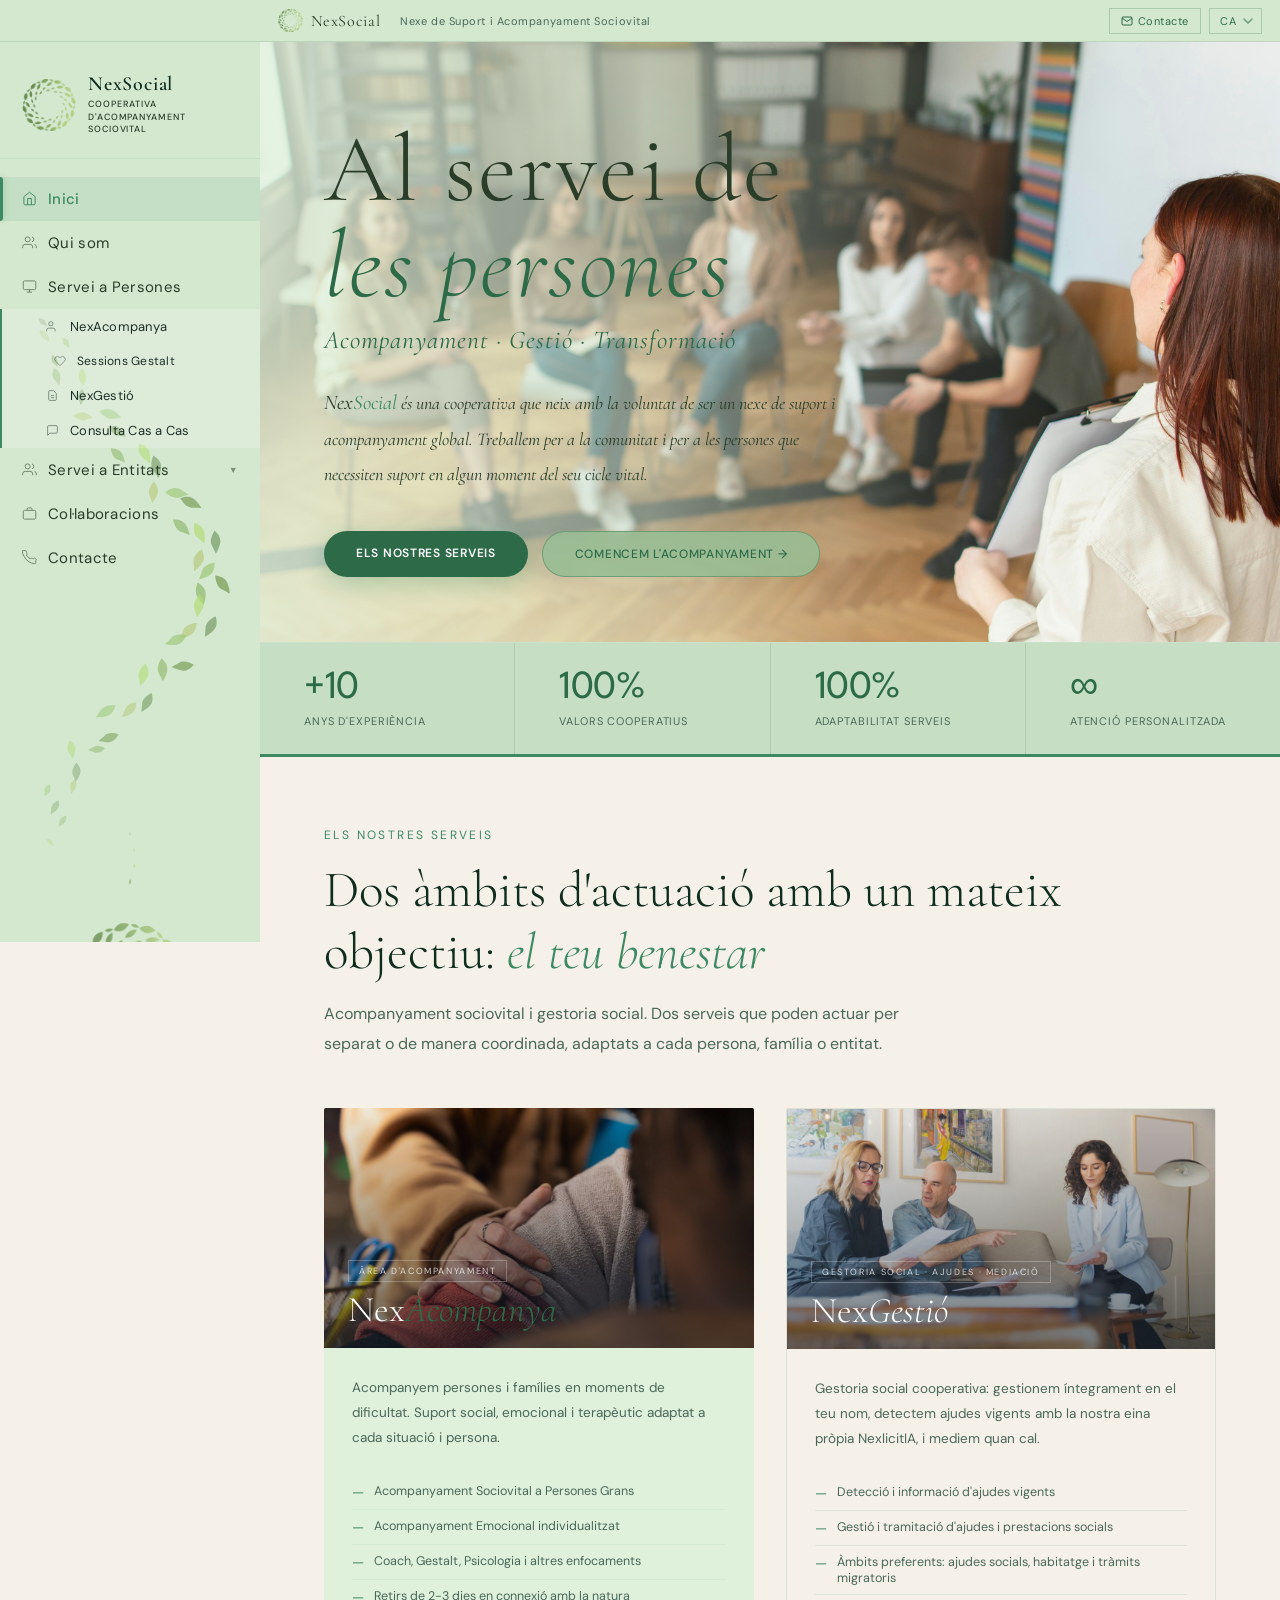
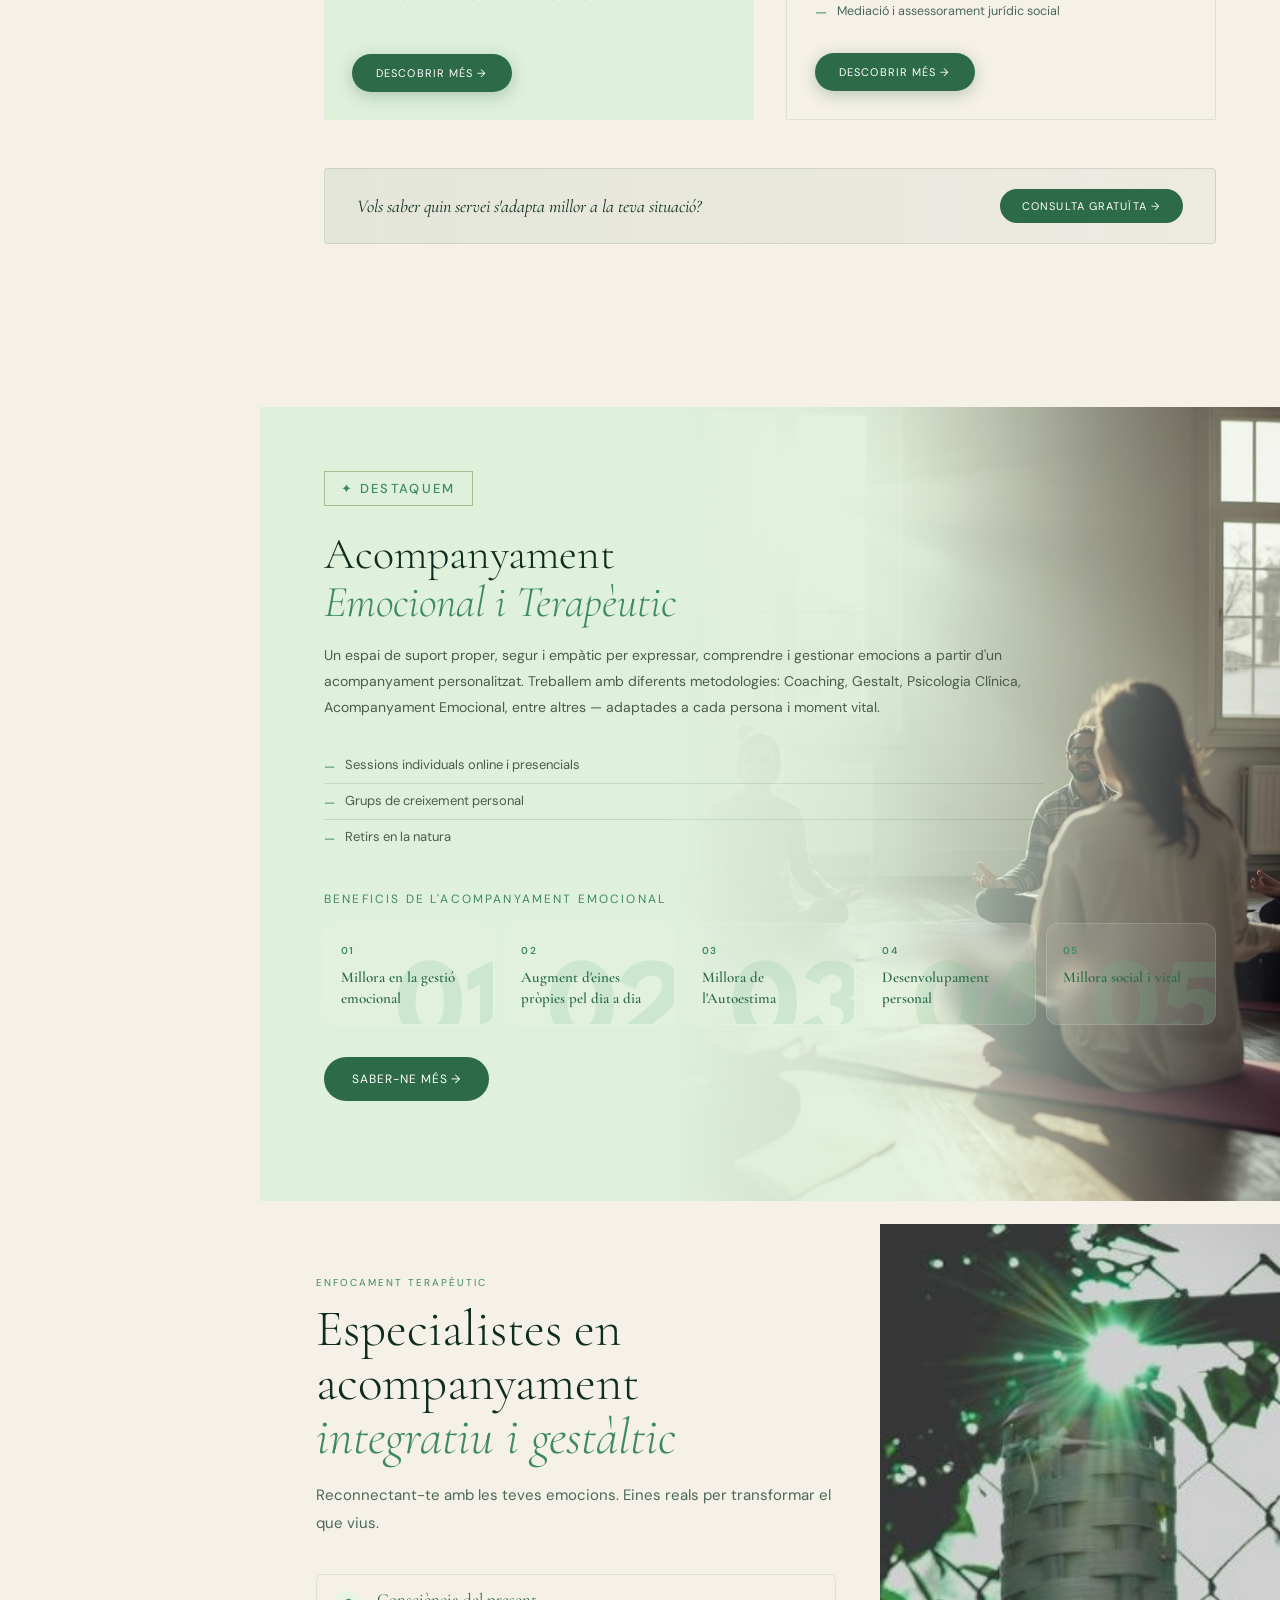
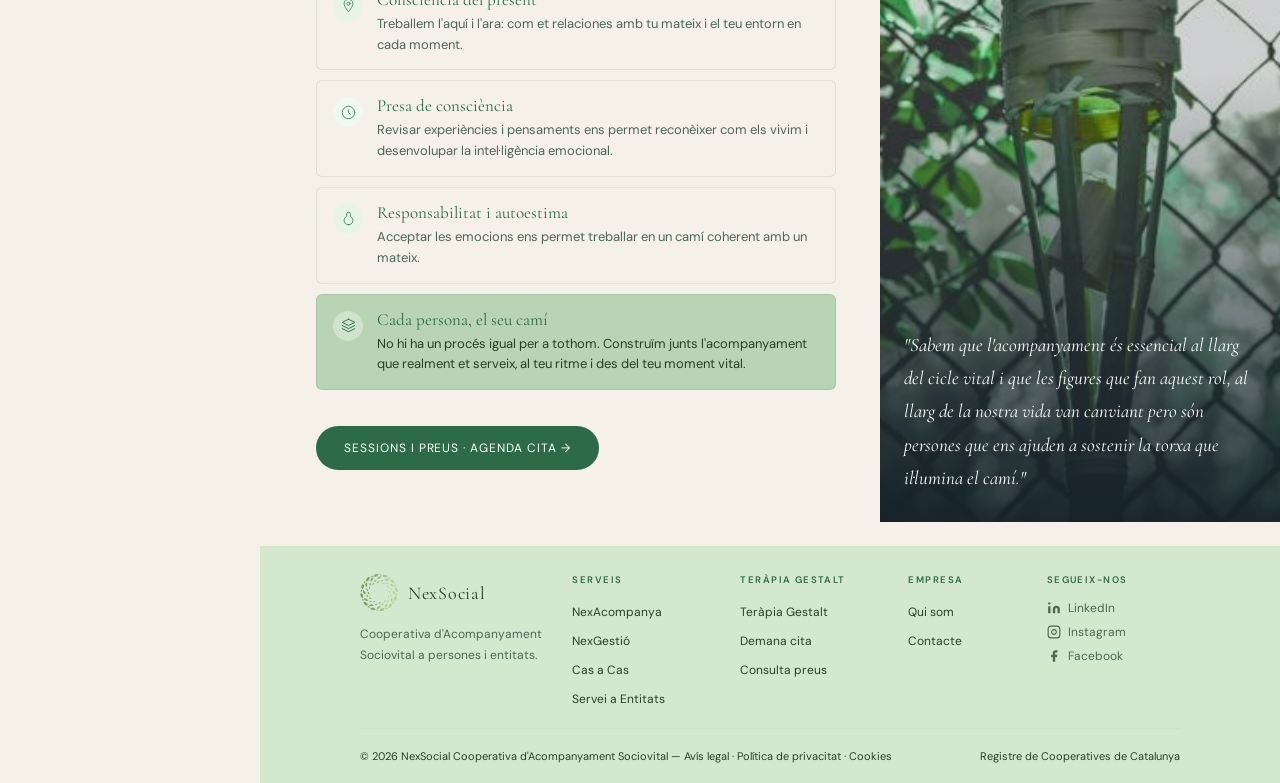
==== commit 63adad4d: "Update index.html" ====
--- a/index.html
+++ b/index.html
@@ -41,13 +41,16 @@
 .btn-primary:hover{background:rgba(30,90,56,0.55);backdrop-filter:blur(6px);transform:translateY(-2px);box-shadow:0 6px 20px rgba(45,107,72,0.18)}
 .btn-outline{background:rgba(152,190,149,0.88);color:var(--forest);padding:14px 32px;border:1.5px solid rgba(45,107,72,0.4);font-family:'DM Sans',sans-serif;font-size:12px;font-weight:500;letter-spacing:.06em;text-transform:uppercase;cursor:pointer;text-decoration:none;display:inline-block;transition:all .3s;border-radius:40px}
 .btn-outline:hover{background:rgba(45,107,72,0.08);backdrop-filter:blur(6px);border-color:rgba(45,107,72,0.35);color:#2d6b48;transform:translateY(-2px);box-shadow:0 6px 18px rgba(45,107,72,0.08)}
-.hero-stats{position:relative;z-index:1;display:flex;border-top:1px solid rgba(255,255,255,.1);background:rgba(194,221,191,.92);margin-bottom:0;}
-.stat{flex:1;padding:26px 44px;border-right:1px solid rgba(255,255,255,.07);cursor:default;transition:all .25s;}
+.hero-stats{position:relative;z-index:1;display:flex;border-top:1px solid rgba(255,255,255,.1);background:rgba(194,221,191,.92);margin-bottom:0;border-bottom:3px solid var(--green-mid);}
+.stat{flex:1;padding:26px 44px;border-right:1px solid rgba(45,107,72,.15);cursor:default;transition:all .3s;position:relative;}
 .stat:last-child{border-right:none}
-.stat:hover{background:rgba(13,112,64,.1);}
-.stat:hover .stat-num,.stat:hover .stat-label{color:var(--green-mid);}
-.stat-num{font-family:'Cormorant Garamond',serif;font-size:44px;font-weight:300;color:#0f2d1e;line-height:1;margin-bottom:4px;transition:color .25s;}
-.stat-label{font-size:12px;color:#2a3d28;letter-spacing:.04em;transition:color .25s;}
+.stat::after{content:'';position:absolute;bottom:0;left:0;width:0;height:3px;background:var(--green-mid);transition:width .35s ease;}
+.stat:hover::after{width:100%;}
+.stat:hover{background:rgba(45,107,72,.08);}
+.stat:hover .stat-num{color:var(--forest);}
+.stat:hover .stat-label{color:var(--forest);}
+.stat-num{font-family:'League Spartan',sans-serif;font-size:40px;font-weight:400;color:#2d6b48;line-height:1;margin-bottom:5px;transition:color .25s;letter-spacing:-0.01em;}
+.stat-label{font-size:11px;color:#4a6858;letter-spacing:.08em;text-transform:uppercase;transition:color .25s;}
 .page-header{background:var(--forest-hero);padding:52px 64px 40px;position:relative;overflow:hidden}
 .page-header-bg{position:absolute;right:0;top:0;bottom:0;width:45%;background-size:cover;background-position:center;opacity:.55}
 .page-header::after{content:'';position:absolute;right:0;top:0;bottom:0;width:45%;background:linear-gradient(to right,var(--forest-hero) 0%,transparent 40%)}
@@ -1035,7 +1038,7 @@
     <p class="hero-desc" id="hero-desc"><span style="font-family:'Cormorant Garamond',serif;font-size:1.15em;">Nex<em style="color:var(--green-mid);">Social</em></span> és una cooperativa que neix amb la voluntat de ser un nexe de suport i acompanyament global. Treballem per a la comunitat i per a les persones que necessiten suport en algun moment del seu cicle vital.</p>
     <div class="hero-cta">
       <a class="btn-primary" onclick="showSection('serveis',document.querySelectorAll('nav a')[2])">Els nostres serveis</a>
-      <a class="btn-outline" onclick="showSection('gestalt-sessions',null)">Inicia el teu procés terapèutic →</a>
+      <a class="btn-outline" onclick="showSection('gestalt-sessions',null)">Comencem l'acompanyament →</a>
     </div>
   </div>
 </div>
@@ -1208,7 +1211,7 @@
           <div><div style="font-family:'Cormorant Garamond',serif;font-size:17px;color:var(--forest);margin-bottom:4px;">Responsabilitat i autoestima</div><p style="font-size:13px;color:#4a6858;line-height:1.6;margin:0;">Acceptar les emocions ens permet treballar en un camí coherent amb un mateix.</p></div>
         </div>
 
-        <div style="background:#98be95;border:1px solid rgba(45,107,72,.12);border-radius:6px;padding:14px 16px;display:flex;gap:14px;align-items:flex-start;">
+        <div style="background:#b8d4b4;border:1px solid rgba(45,107,72,.12);border-radius:6px;padding:14px 16px;display:flex;gap:14px;align-items:flex-start;">
           <div style="width:30px;height:30px;flex-shrink:0;border-radius:50%;background:rgba(255,255,255,0.35);display:flex;align-items:center;justify-content:center;margin-top:2px;"><svg width="15" height="15" viewBox="0 0 24 24" fill="none" stroke="var(--forest)" stroke-width="1.5" stroke-linecap="round" stroke-linejoin="round"><path d="M12 2L2 7l10 5 10-5-10-5zM2 17l10 5 10-5M2 12l10 5 10-5"/></svg></div>
           <div><div style="font-family:'Cormorant Garamond',serif;font-size:17px;color:var(--forest);margin-bottom:4px;">Cada persona, el seu camí</div><p style="font-size:13px;color:#2a3d28;line-height:1.6;margin:0;">No hi ha un procés igual per a tothom. Construïm junts l'acompanyament que realment et serveix, al teu ritme i des del teu moment vital.</p></div>
         </div>
@@ -1690,28 +1693,28 @@
   </style>
   <div style="display:grid; grid-template-columns:1fr 1fr; gap:1px; background:rgba(45,107,72,0.15); margin-bottom:32px;">
 
-    <div class="mv-card" style="background:#f0f9ed; padding:36px 32px;">
-      <div style="font-size:9px; letter-spacing:0.2em; text-transform:uppercase; color:var(--green-mid); margin-bottom:12px;">Per què existim</div>
-      <div id="mv-missio-title" class="mv-title" style="font-family:'Cormorant Garamond',serif; font-size:22px; font-weight:400; color:var(--forest); margin-bottom:12px;">Missió</div>
-      <p id="mv-missio-text" style="font-size:13px; color:#4a5e46; line-height:1.8;"><span style="font-family:'Cormorant Garamond',serif;font-size:1.15em;">Nex<em style="color:var(--green-mid);">Social</em></span> és una cooperativa d'acompanyament sociovital. Acompanyem processos de vida coordinant diferents àrees d'intervenció per aconseguir una millora significativa en les persones, famílies i entitats que acompanyem.</p>
-    </div>
-
-    <div class="mv-card" style="background:#e8f5e4; padding:36px 32px;">
-      <div style="font-size:9px; letter-spacing:0.2em; text-transform:uppercase; color:var(--green-mid); margin-bottom:12px;">On volem arribar</div>
-      <div id="mv-visio-title" class="mv-title" style="font-family:'Cormorant Garamond',serif; font-size:22px; font-weight:400; color:var(--forest); margin-bottom:12px;">Visió</div>
-      <p id="mv-visio-text" style="font-size:13px; color:#4a5e46; line-height:1.8;">Contribuir a una comunitat més humana, cohesionada i sostenible, esdevenint un nexe d'acompanyament sociovital per a persones i entitats, i un referent en el desenvolupament personal, social i organitzacional.</p>
-    </div>
-
-    <div class="mv-card" style="background:#f0f9ed; padding:36px 32px;">
-      <div style="font-size:9px; letter-spacing:0.2em; text-transform:uppercase; color:var(--green-mid); margin-bottom:12px;">Com actuem</div>
-      <div id="mv-valors-title" class="mv-title" style="font-family:'Cormorant Garamond',serif; font-size:22px; font-weight:400; color:var(--forest); margin-bottom:12px;">Valors</div>
-      <p id="mv-valors-text" style="font-size:13px; color:#4a5e46; line-height:1.8;">Flexibilitat, compromís, col·laboració, respecte, adaptabilitat i professionalitat. Creiem en els principis d'economia sostenible i solidària i respectem els criteris cooperativistes tradicionals.</p>
-    </div>
-
-    <div class="mv-card" style="background:#e8f5e4; padding:36px 32px;">
-      <div style="font-size:9px; letter-spacing:0.2em; text-transform:uppercase; color:var(--green-mid); margin-bottom:12px;">D'on venim</div>
-      <div id="mv-historia-title" class="mv-title" style="font-family:'Cormorant Garamond',serif; font-size:22px; font-weight:400; color:var(--forest); margin-bottom:12px;">Història</div>
-      <p id="mv-historia-text" style="font-size:13px; color:#4a5e46; line-height:1.8;">Diferents professionals multidisciplinars vam coincidir i, sota la mateixa premissa, vam crear un projecte en comú on es valorés a les persones, en un entorn modern, actual i col·laboratiu.</p>
+    <div class="mv-card" style="background:#f0f9ed; padding:48px 44px;">
+      <div style="font-size:9px; letter-spacing:0.2em; text-transform:uppercase; color:var(--green-mid); margin-bottom:14px;">Per què existim</div>
+      <div id="mv-missio-title" class="mv-title" style="font-family:'Cormorant Garamond',serif; font-size:32px; font-weight:400; color:var(--forest); margin-bottom:16px;">Missió</div>
+      <p id="mv-missio-text" style="font-size:15.5px; color:#4a5e46; line-height:1.85;"><span style="font-family:'Cormorant Garamond',serif;font-size:1.15em;">Nex<em style="color:var(--green-mid);">Social</em></span> és una cooperativa d'acompanyament sociovital. Acompanyem processos de vida coordinant diferents àrees d'intervenció per aconseguir una millora significativa en les persones, famílies i entitats que acompanyem.</p>
+    </div>
+
+    <div class="mv-card" style="background:#e8f5e4; padding:48px 44px;">
+      <div style="font-size:9px; letter-spacing:0.2em; text-transform:uppercase; color:var(--green-mid); margin-bottom:14px;">On volem arribar</div>
+      <div id="mv-visio-title" class="mv-title" style="font-family:'Cormorant Garamond',serif; font-size:32px; font-weight:400; color:var(--forest); margin-bottom:16px;">Visió</div>
+      <p id="mv-visio-text" style="font-size:15.5px; color:#4a5e46; line-height:1.85;">Contribuir a una comunitat més humana, cohesionada i sostenible, esdevenint un nexe d'acompanyament sociovital per a persones i entitats, i un referent en el desenvolupament personal, social i organitzacional.</p>
+    </div>
+
+    <div class="mv-card" style="background:#f0f9ed; padding:48px 44px;">
+      <div style="font-size:9px; letter-spacing:0.2em; text-transform:uppercase; color:var(--green-mid); margin-bottom:14px;">Com actuem</div>
+      <div id="mv-valors-title" class="mv-title" style="font-family:'Cormorant Garamond',serif; font-size:32px; font-weight:400; color:var(--forest); margin-bottom:16px;">Valors</div>
+      <p id="mv-valors-text" style="font-size:15.5px; color:#4a5e46; line-height:1.85;">Flexibilitat, compromís, col·laboració, respecte, adaptabilitat i professionalitat. Creiem en els principis d'economia sostenible i solidària i respectem els criteris cooperativistes tradicionals.</p>
+    </div>
+
+    <div class="mv-card" style="background:#e8f5e4; padding:48px 44px;">
+      <div style="font-size:9px; letter-spacing:0.2em; text-transform:uppercase; color:var(--green-mid); margin-bottom:14px;">D'on venim</div>
+      <div id="mv-historia-title" class="mv-title" style="font-family:'Cormorant Garamond',serif; font-size:32px; font-weight:400; color:var(--forest); margin-bottom:16px;">Història</div>
+      <p id="mv-historia-text" style="font-size:15.5px; color:#4a5e46; line-height:1.85;">Diferents professionals multidisciplinars vam coincidir i, sota la mateixa premissa, vam crear un projecte en comú on es valorés a les persones, en un entorn modern, actual i col·laboratiu.</p>
     </div>
 
   </div>
@@ -1719,56 +1722,56 @@
   <!-- Context i Justificació -->
   <div style="margin-bottom:32px;">
 
-  <!-- Banner fosc únic introductori -->
-  <div style="background:#e8f5e4;padding:40px;margin-bottom:24px;">
-    <div style="font-size:9px;letter-spacing:0.22em;text-transform:uppercase;color:var(--green-mid);opacity:1;margin-bottom:14px;">Per què neix NexSocial · Salut Mental i Acompanyament Emocional</div>
+  <!-- Banner 1 -->
+  <div style="background:#e8f5e4;padding:40px;margin-bottom:24px;border-radius:6px;box-shadow:0 4px 18px rgba(45,107,72,0.08);">
+    <div style="font-size:9px;letter-spacing:0.22em;text-transform:uppercase;color:var(--green-mid);opacity:1;margin-bottom:14px;">Per què neix NexSocial · Benestar Emocional i Acompanyament</div>
     <div style="font-family:'Cormorant Garamond',serif;font-size:32px;font-weight:300;color:#0f2d1e;margin-bottom:12px;line-height:1.35;">Per què és necessària Nex<em style="font-style:italic;color:var(--green-mid);">Social</em>, la cooperativa creada per acompanyar-te en el <em style="font-style:italic;color:#2d6b48;">camí de sanar</em></div>
-    <p style="font-size:13px;color:#4a6858;line-height:1.8;max-width:680px;margin:0;">L'accés a un acompanyament emocional de qualitat continua sent un privilegi. NexSocial neix per apropar aquest acompanyament a les persones que més ho necessiten, des de la proximitat, l'accessibilitat i el treball cooperatiu.</p>
-  </div>
-
-    <!-- 3 cards xifres salut mental -->
-    <div style="display:grid;grid-template-columns:repeat(3,1fr);gap:2px;margin-bottom:2px;">
-
-      <div style="background:#e8f5e4;padding:32px 28px;text-align:center;">
-        <div style="font-family:'League Spartan',sans-serif;font-size:52px;font-weight:300;color:#2d6b48;line-height:1;margin-bottom:12px;">1 de cada 4</div>
-        <div style="font-size:12px;color:#4a6858;line-height:1.65;">persones patirà un trastorn mental al llarg de la seva vida <span style="color:#4a6858;opacity:.6">(OMS)</span></div>
-      </div>
-
-      <div style="background:#e8f5e4;padding:32px 28px;text-align:center;">
-        <div style="font-family:'League Spartan',sans-serif;font-size:80px;font-weight:300;color:#2d6b48;line-height:1;margin-bottom:12px;">70%</div>
-        <div style="font-size:12px;color:#4a6858;line-height:1.65;">de les persones amb necessitat de suport psicològic no arriben mai a un professional</div>
-      </div>
-
-      <div style="background:#e8f5e4;padding:32px 28px;text-align:center;">
-        <div style="font-family:'League Spartan',sans-serif;font-size:80px;font-weight:300;color:#2d6b48;line-height:1;margin-bottom:12px;">40%</div>
-        <div style="font-size:12px;color:#4a6858;line-height:1.65;">de les baixes laborals a Catalunya s'associen a causes emocionals o psicosocials</div>
-      </div>
-
-    </div>
-  </div>
-
-  <!-- Títol + text Col·lectiu Senior -->
-  <div style="background:#e8f5e4;padding:40px;margin-top:2px;margin-bottom:2px;">
+    <p style="font-size:13px;color:#4a6858;line-height:1.8;margin:0;">L'accés a un acompanyament emocional de qualitat continua sent un privilegi. NexSocial neix per apropar aquest acompanyament a les persones que més ho necessiten, des de la proximitat, l'accessibilitat i el treball cooperatiu.</p>
+  </div>
+
+    <!-- 3 cards xifres bloc 1 -->
+    <div style="display:grid;grid-template-columns:repeat(3,1fr);gap:12px;margin-bottom:2px;">
+
+      <div style="background:#f5f0e8;padding:32px 28px;text-align:center;border-radius:6px;box-shadow:0 4px 16px rgba(45,107,72,0.08);transition:all .3s;cursor:default;border-top:3px solid transparent;position:relative;overflow:hidden;" onmouseover="this.style.transform='translateY(-4px)';this.style.boxShadow='0 10px 28px rgba(45,107,72,0.18)';this.style.borderTopColor='var(--green-mid)';this.style.background='#edf7e8';this.querySelector('.stat-num').style.color='#1a5c3a'" onmouseout="this.style.transform='translateY(0)';this.style.boxShadow='0 4px 16px rgba(45,107,72,0.08)';this.style.borderTopColor='transparent';this.style.background='#f5f0e8';this.querySelector('.stat-num').style.color='#2d6b48'">
+        <div class="stat-num" style="font-family:'League Spartan',sans-serif;font-size:52px;font-weight:300;color:#2d6b48;line-height:1;margin-bottom:12px;transition:color .3s;">1 de cada 4</div>
+        <div style="font-size:12px;color:#4a6858;line-height:1.65;">persones viurà en algun moment una crisi emocional significativa al llarg de la seva vida <span style="color:#4a6858;opacity:.6">(OMS)</span></div>
+      </div>
+
+      <div style="background:#f5f0e8;padding:32px 28px;text-align:center;border-radius:6px;box-shadow:0 4px 16px rgba(45,107,72,0.08);transition:all .3s;cursor:default;border-top:3px solid transparent;position:relative;overflow:hidden;" onmouseover="this.style.transform='translateY(-4px)';this.style.boxShadow='0 10px 28px rgba(45,107,72,0.18)';this.style.borderTopColor='var(--green-mid)';this.style.background='#edf7e8';this.querySelector('.stat-num').style.color='#1a5c3a'" onmouseout="this.style.transform='translateY(0)';this.style.boxShadow='0 4px 16px rgba(45,107,72,0.08)';this.style.borderTopColor='transparent';this.style.background='#f5f0e8';this.querySelector('.stat-num').style.color='#2d6b48'">
+        <div class="stat-num" style="font-family:'League Spartan',sans-serif;font-size:80px;font-weight:300;color:#2d6b48;line-height:1;margin-bottom:12px;transition:color .3s;">70%</div>
+        <div style="font-size:12px;color:#4a6858;line-height:1.65;">de les persones que necessiten acompanyament emocional no arriben mai a demanar ajuda professional</div>
+      </div>
+
+      <div style="background:#f5f0e8;padding:32px 28px;text-align:center;border-radius:6px;box-shadow:0 4px 16px rgba(45,107,72,0.08);transition:all .3s;cursor:default;border-top:3px solid transparent;position:relative;overflow:hidden;" onmouseover="this.style.transform='translateY(-4px)';this.style.boxShadow='0 10px 28px rgba(45,107,72,0.18)';this.style.borderTopColor='var(--green-mid)';this.style.background='#edf7e8';this.querySelector('.stat-num').style.color='#1a5c3a'" onmouseout="this.style.transform='translateY(0)';this.style.boxShadow='0 4px 16px rgba(45,107,72,0.08)';this.style.borderTopColor='transparent';this.style.background='#f5f0e8';this.querySelector('.stat-num').style.color='#2d6b48'">
+        <div class="stat-num" style="font-family:'League Spartan',sans-serif;font-size:80px;font-weight:300;color:#2d6b48;line-height:1;margin-bottom:12px;transition:color .3s;">40%</div>
+        <div style="font-size:12px;color:#4a6858;line-height:1.65;">de les baixes laborals a Catalunya s'associen a causes emocionals o de benestar personal</div>
+      </div>
+
+    </div>
+  </div>
+
+  <!-- Banner 2 Col·lectiu Senior -->
+  <div style="background:#e8f5e4;padding:40px;margin-top:2px;margin-bottom:24px;border-radius:6px;box-shadow:0 4px 18px rgba(45,107,72,0.08);">
     <div style="font-size:9px;letter-spacing:0.22em;text-transform:uppercase;color:var(--green-mid);opacity:1;margin-bottom:14px;">Per què neix NexSocial · Col·lectiu Senior</div>
-    <div style="font-family:'Cormorant Garamond',serif;font-size:32px;font-weight:300;color:#0f2d1e;margin-bottom:12px;line-height:1.35;">La soledat no volguda és un risc real per a la salut. <em style="font-style:italic;color:#2d6b48;">A Catalunya, és una emergència silenciosa.</em></div>
-    <p style="font-size:13px;color:#4a6858;line-height:1.8;max-width:680px;margin:0;">L'envelliment accelerat, la feminització de la vellesa i el creixement dels llars unipersonals de persones majors de 65 anys configuren un escenari en el qual la cohesió social i el benestar comunitari requereixen respostes concretes i de proximitat. NexSocial neix, en part, per donar aquesta resposta.</p>
+    <div style="font-family:'Cormorant Garamond',serif;font-size:32px;font-weight:300;color:#0f2d1e;margin-bottom:12px;line-height:1.35;">La soledat no volguda és un risc real per al benestar. <em style="font-style:italic;color:#2d6b48;">A Catalunya, és una emergència silenciosa.</em></div>
+    <p style="font-size:13px;color:#4a6858;line-height:1.8;margin:0;">L'envelliment accelerat, la feminització de la vellesa i el creixement dels llars unipersonals de persones majors de 65 anys configuren un escenari en el qual la cohesió social i el benestar comunitari requereixen respostes concretes i de proximitat. NexSocial neix, en part, per donar aquesta resposta.</p>
   </div>
 
   <!-- Bloc dades: Col·lectiu Senior -->
-  <div style="display:grid;grid-template-columns:repeat(3,1fr);gap:2px;margin-bottom:2px;">
-
-    <div style="background:#e8f5e4;padding:32px 28px;text-align:center;">
-      <div style="font-family:'League Spartan',sans-serif;font-size:80px;font-weight:300;color:#2d6b48;line-height:1;margin-bottom:12px;">~20%</div>
+  <div style="display:grid;grid-template-columns:repeat(3,1fr);gap:12px;margin-bottom:2px;">
+
+    <div style="background:#f5f0e8;padding:32px 28px;text-align:center;border-radius:6px;box-shadow:0 4px 16px rgba(45,107,72,0.08);transition:all .3s;cursor:default;border-top:3px solid transparent;" onmouseover="this.style.transform='translateY(-4px)';this.style.boxShadow='0 10px 28px rgba(45,107,72,0.18)';this.style.borderTopColor='var(--green-mid)';this.style.background='#edf7e8';this.querySelector('.stat-num').style.color='#1a5c3a'" onmouseout="this.style.transform='translateY(0)';this.style.boxShadow='0 4px 16px rgba(45,107,72,0.08)';this.style.borderTopColor='transparent';this.style.background='#f5f0e8';this.querySelector('.stat-num').style.color='#2d6b48'">
+      <div class="stat-num" style="font-family:'League Spartan',sans-serif;font-size:80px;font-weight:300;color:#2d6b48;line-height:1;margin-bottom:12px;transition:color .3s;">~20%</div>
       <div style="font-size:12px;color:#4a6858;line-height:1.65;">de la població catalana té 65 anys o més — un envelliment en acceleració constant <span style="color:#4a6858;opacity:.6">· Idescat 2025</span></div>
     </div>
 
-    <div style="background:#e8f5e4;padding:32px 28px;text-align:center;">
-      <div style="font-family:'League Spartan',sans-serif;font-size:80px;font-weight:300;color:#2d6b48;line-height:1;margin-bottom:12px;">17,3%</div>
+    <div style="background:#f5f0e8;padding:32px 28px;text-align:center;border-radius:6px;box-shadow:0 4px 16px rgba(45,107,72,0.08);transition:all .3s;cursor:default;border-top:3px solid transparent;" onmouseover="this.style.transform='translateY(-4px)';this.style.boxShadow='0 10px 28px rgba(45,107,72,0.18)';this.style.borderTopColor='var(--green-mid)';this.style.background='#edf7e8';this.querySelector('.stat-num').style.color='#1a5c3a'" onmouseout="this.style.transform='translateY(0)';this.style.boxShadow='0 4px 16px rgba(45,107,72,0.08)';this.style.borderTopColor='transparent';this.style.background='#f5f0e8';this.querySelector('.stat-num').style.color='#2d6b48'">
+      <div class="stat-num" style="font-family:'League Spartan',sans-serif;font-size:80px;font-weight:300;color:#2d6b48;line-height:1;margin-bottom:12px;transition:color .3s;">17,3%</div>
       <div style="font-size:12px;color:#4a6858;line-height:1.65;">de les persones majors de 65 anys estan en risc de pobresa o exclusió social <span style="color:#4a6858;opacity:.6">· AROPE / Idescat 2025</span></div>
     </div>
 
-    <div style="background:#e8f5e4;padding:32px 28px;text-align:center;">
-      <div style="font-family:'League Spartan',sans-serif;font-size:80px;font-weight:300;color:#2d6b48;line-height:1;margin-bottom:12px;">18,4%</div>
+    <div style="background:#f5f0e8;padding:32px 28px;text-align:center;border-radius:6px;box-shadow:0 4px 16px rgba(45,107,72,0.08);transition:all .3s;cursor:default;border-top:3px solid transparent;" onmouseover="this.style.transform='translateY(-4px)';this.style.boxShadow='0 10px 28px rgba(45,107,72,0.18)';this.style.borderTopColor='var(--green-mid)';this.style.background='#edf7e8';this.querySelector('.stat-num').style.color='#1a5c3a'" onmouseout="this.style.transform='translateY(0)';this.style.boxShadow='0 4px 16px rgba(45,107,72,0.08)';this.style.borderTopColor='transparent';this.style.background='#f5f0e8';this.querySelector('.stat-num').style.color='#2d6b48'">
+      <div class="stat-num" style="font-family:'League Spartan',sans-serif;font-size:80px;font-weight:300;color:#2d6b48;line-height:1;margin-bottom:12px;transition:color .3s;">18,4%</div>
       <div style="font-size:12px;color:#4a6858;line-height:1.65;">dels adults a Catalunya se senten sols — xifra que s'eleva al ~20% en majors de 75 anys <span style="color:#4a6858;opacity:.6">· ECV 2025</span></div>
     </div>
 
@@ -1776,7 +1779,7 @@
 
   <!-- Cita de transició + font -->
   <div style="background:rgba(45,107,72,0.07);border-left:3px solid var(--green-mid);padding:20px 28px;margin-bottom:48px;display:flex;align-items:center;justify-content:space-between;gap:24px;flex-wrap:wrap;">
-    <div style="font-size:13px;color:#4a5e46;font-style:italic;line-height:1.75;max-width:600px;">&ldquo;El grup més vulnerable a Catalunya el formen les dones majors, que viuen soles, amb pensió baixa i creixent risc d'exclusió social. Davant d'aquesta realitat, NexSocial actua.&rdquo;</div>
+    <div style="font-size:13px;color:#4a5e46;font-style:italic;line-height:1.75;">&ldquo;El grup més vulnerable a Catalunya el formen les dones majors, que viuen soles, amb pensió baixa i creixent risc d'exclusió social. Davant d'aquesta realitat, NexSocial actua.&rdquo;</div>
     <div style="font-size:10px;color:var(--text-muted);letter-spacing:0.06em;line-height:1.8;text-align:right;">Fonts: Idescat · ECV 2025<br>INE · Indicador AROPE</div>
   </div>
 
@@ -2356,26 +2359,26 @@
 
 <!-- Bloc 2: Mediació i Assessorament Jurídic -->
 <div class="srv-block" id="gestio-mediacio">
-  <div class="srv-block-title"><em style="font-style:italic;color:var(--green-mid);">Mediació</em> i Assessorament Jurídic <em style="font-style:italic;color:var(--green-mid);">Social</em></div>
+  <div class="srv-block-title"><em style="font-style:italic;color:var(--green-mid);">Mediació</em> i Assessorament <em style="font-style:italic;color:var(--green-mid);">Social</em></div>
   <div style="height:260px;background-size:cover;background-position:center center;background-image:url('images/img_20.jpg');background-size:cover;background-position:center;margin-bottom:24px;"></div>
-  <p class="srv-block-desc">Servei complementari per a situacions que requereixen una intervenció més especialitzada. La mediació comunitària i la intermediació en casos de pèrdua d'habitatge permeten trobar solucions consensuades evitant processos llargs i costosos. L'assessorament jurídic garanteix que cada persona conegui els seus drets i les millors alternatives per a la seva situació concreta.</p>
+  <p class="srv-block-desc">Quan sorgeixen conflictes o situacions complexes, la mediació i l'assessorament social obren vies de resolució consensuada, evitant processos llargs i desgastants. Des de NexSocial acompanyem persones i famílies perquè coneguin els seus drets i trobin la millor sortida possible a la seva situació.</p>
   <div class="srv-cols">
     <div class="srv-col-box">
       <div class="srv-col-box-title">Mediació</div>
       <ul>
-        <li>Intermediació en casos de pèrdua d'habitatge</li>
+        <li>Mediació familiar i interpersonal</li>
         <li>Mediació comunitària i entre veïns</li>
         <li>Processos de negociació facilitada</li>
         <li>Acords i seguiment dels compromisos</li>
       </ul>
     </div>
     <div class="srv-col-box">
-      <div class="srv-col-box-title">Assessorament Jurídic</div>
+      <div class="srv-col-box-title">Assessorament Social</div>
       <ul>
-        <li>Orientació sobre drets i recursos legals</li>
-        <li>Assessorament en habitatge i arrendaments</li>
+        <li>Orientació sobre drets i recursos socials</li>
         <li>Situacions de deute i vulnerabilitat econòmica</li>
-        <li>Derivació a serveis jurídics especialitzats</li>
+        <li>Acompanyament en processos administratius</li>
+        <li>Derivació a serveis especialitzats</li>
       </ul>
     </div>
   </div>
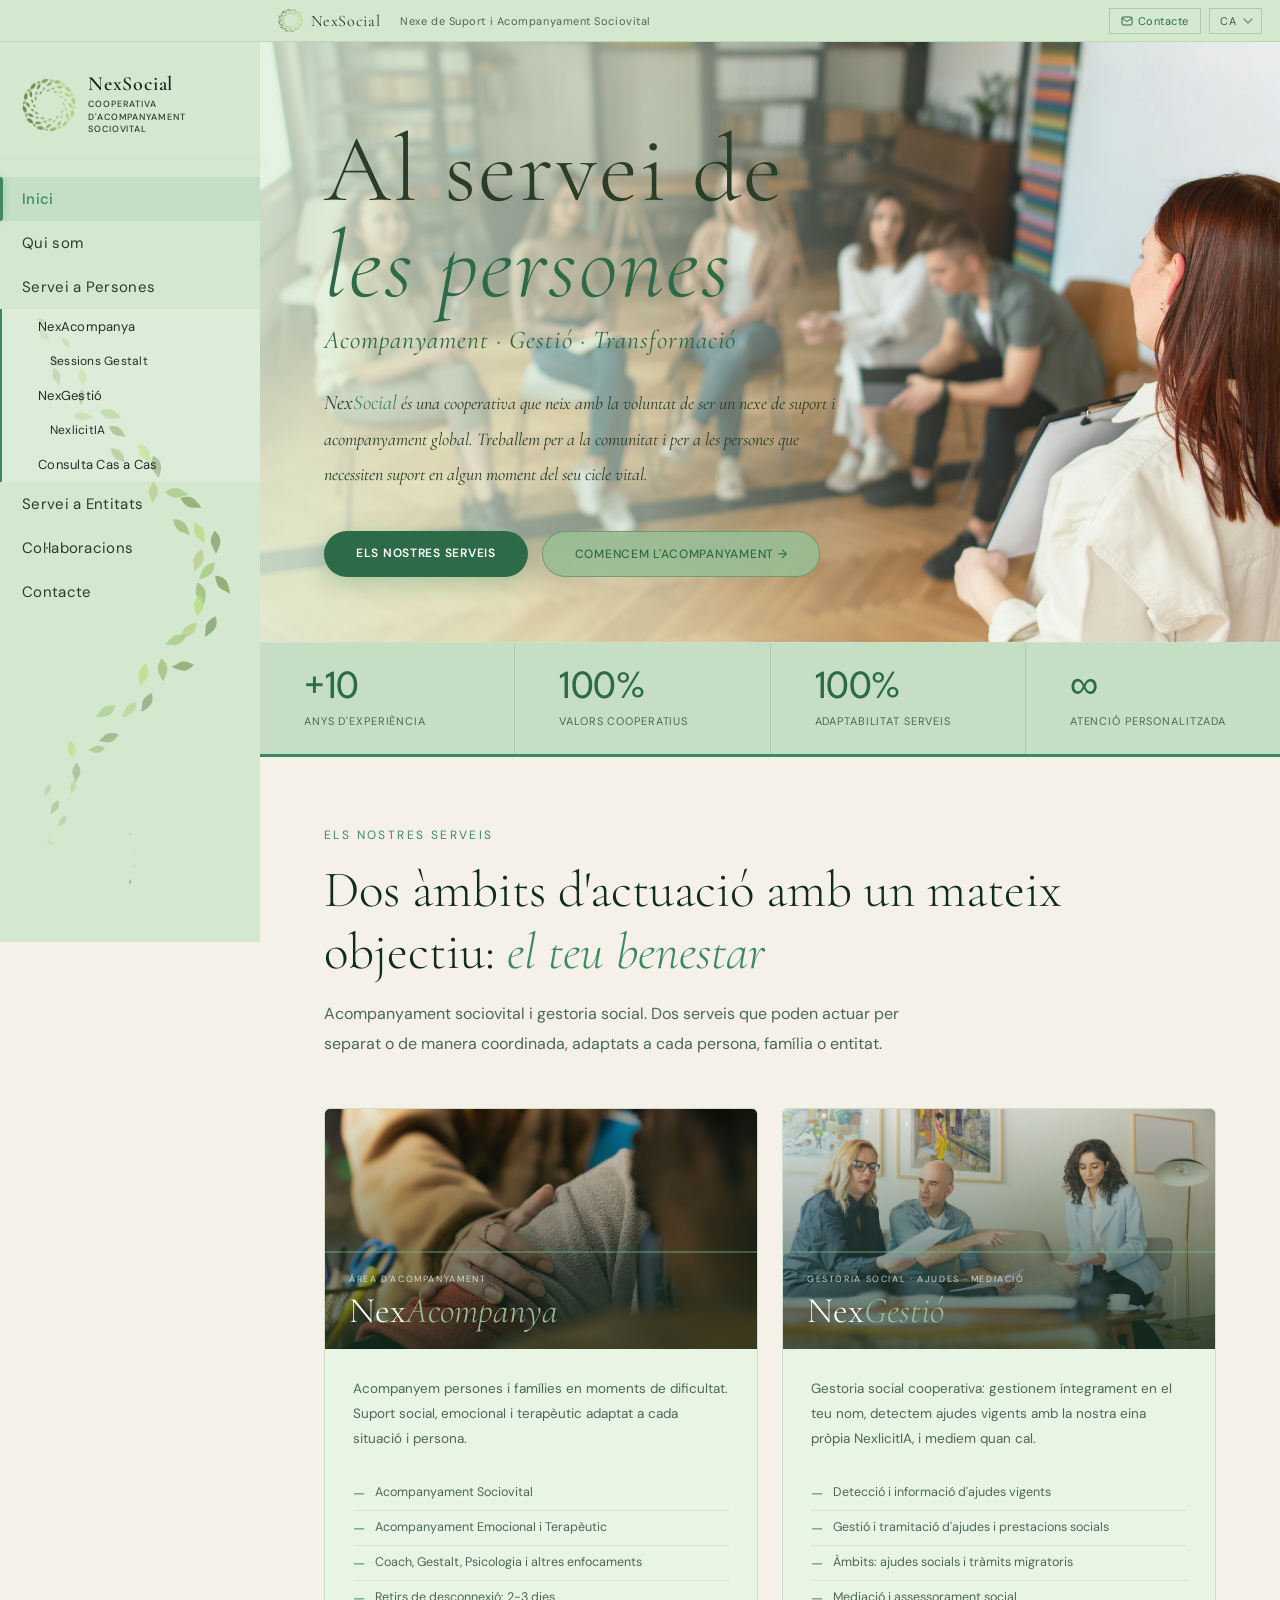
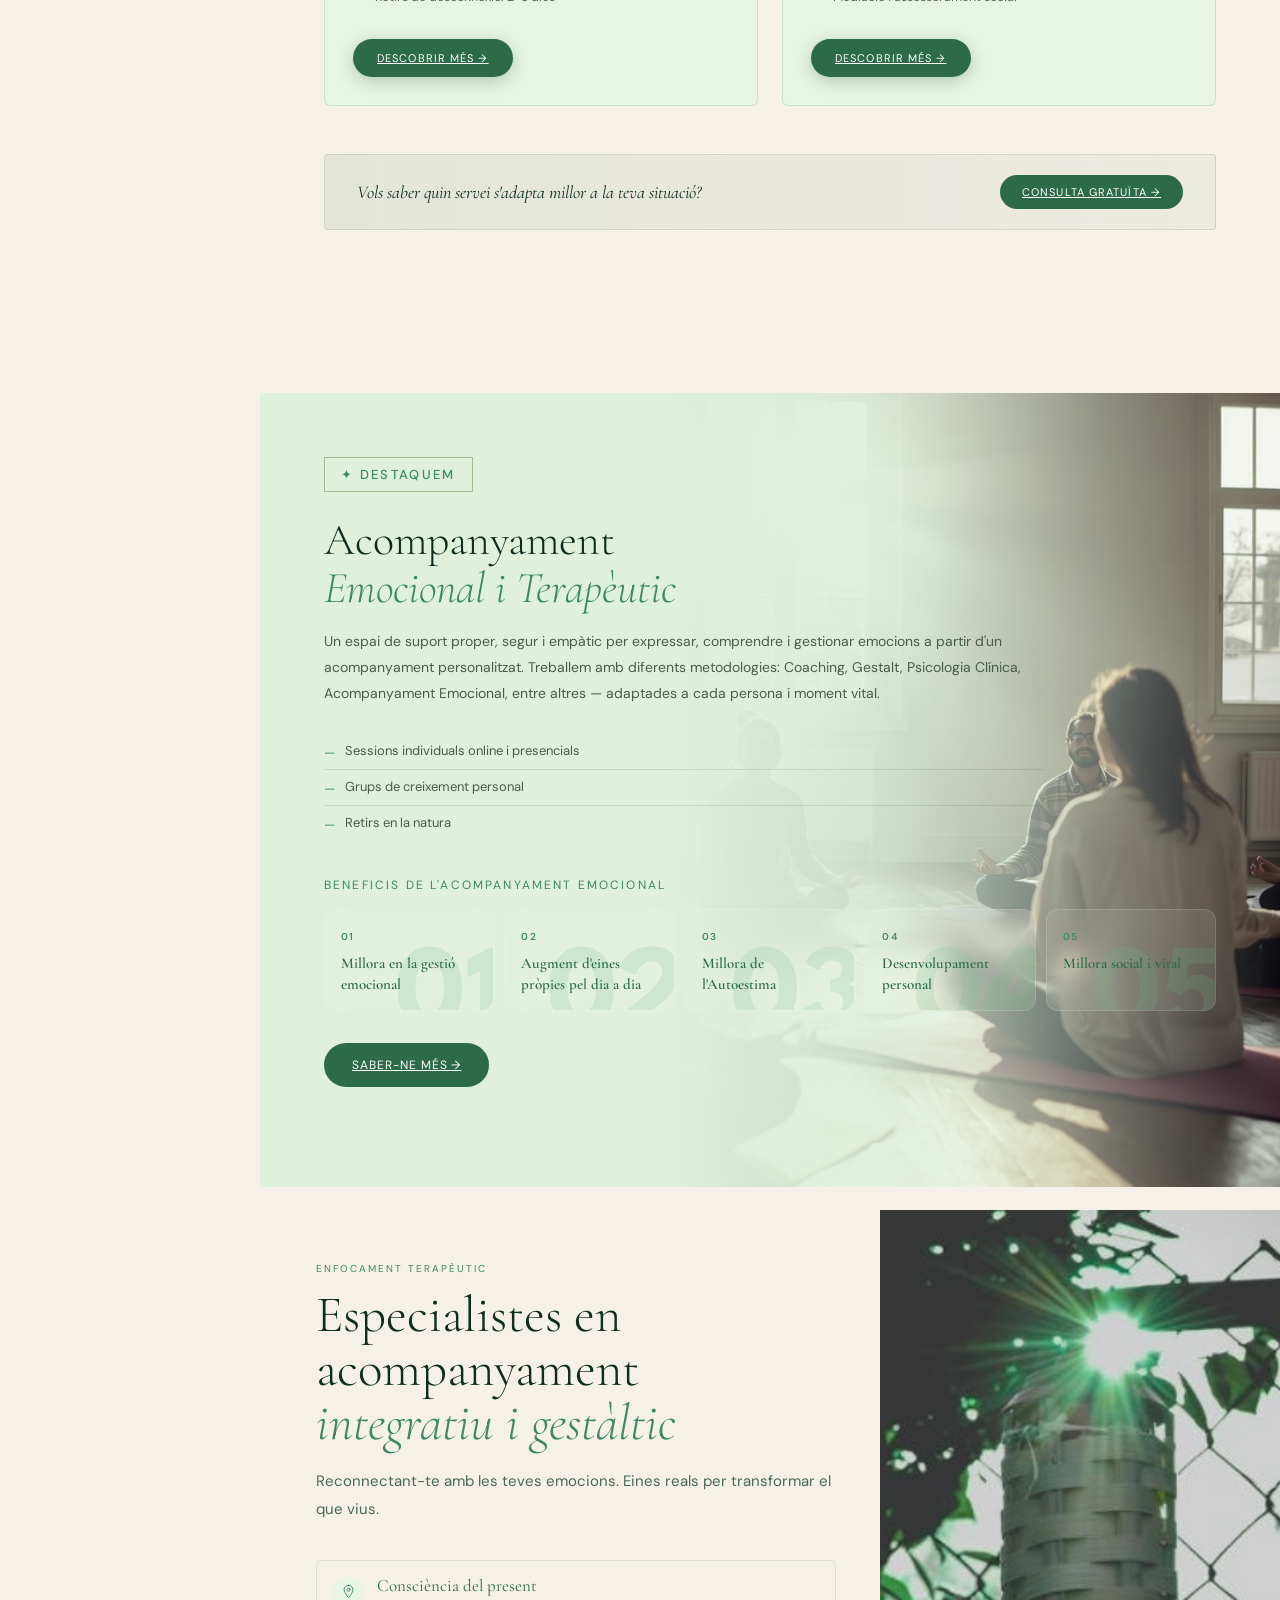
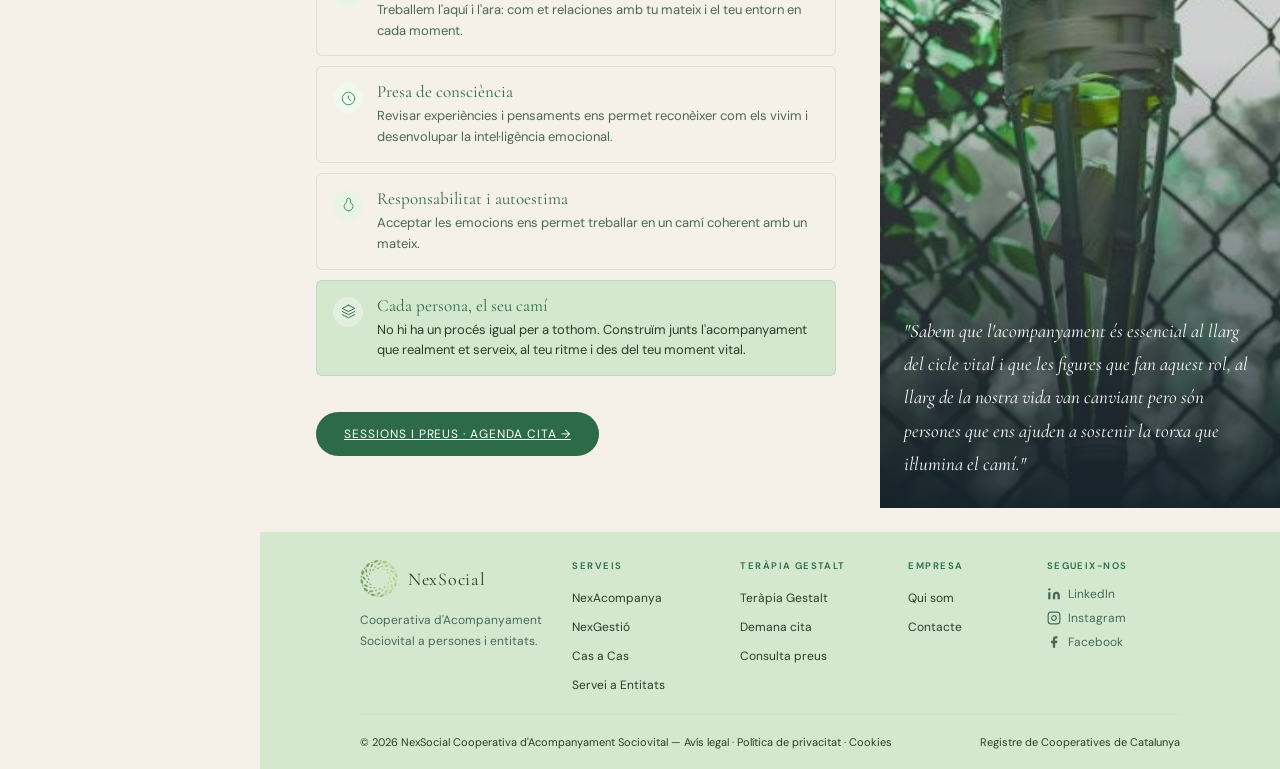
==== commit ce10d319: "Update index.html" ====
--- a/index.html
+++ b/index.html
@@ -1,3277 +1,1439 @@
-<!DOCTYPE html>
-<html lang="ca">
-<head>
-<meta charset="UTF-8">
-<meta name="viewport" content="width=device-width, initial-scale=1.0">
-<title>NexSocial — Cooperativa d'Acompanyament Sociovital</title>
-<link href="https://fonts.googleapis.com/css2?family=Cormorant+Garamond:ital,wght@0,300;0,400;0,600;1,300;1,400;1,600&family=DM+Sans:wght@300;400;500&family=League+Spartan:wght@400;500;600;700&display=swap" rel="stylesheet">
-<style>
-:root{--forest:#2d6b48;--forest-hero:#dff0db;--green-mid:#3d8a62;--green-light:#6dbf85;--green-dark1:#a8cca5;--green-dark2:#8eba8b;--green-pale:#98be95;--cream:#d4e8d0;--card:#ffffff;--white:#f5f0e8;--text:#2a3d28;--text-muted:#4a6858;--sidebar-w:260px;--topbar-h:42px;--footer-h:auto;--T:.35s cubic-bezier(.4,0,.2,1)}
-*{margin:0;padding:0;box-sizing:border-box}html{scroll-behavior:smooth;overflow-x:clip;}
-body{font-family:'DM Sans',sans-serif;background:#f5f0e8;color:var(--text);min-height:100vh;}
-.sidebar{width:var(--sidebar-w);min-height:100vh;background:var(--cream);position:fixed;left:0;top:var(--topbar-h);display:flex;flex-direction:column;z-index:100;transition:transform var(--T);overflow:hidden}
-.sidebar-logo{padding:32px 22px 22px;border-bottom:1px solid rgba(109,191,133,.15);display:flex;align-items:center;gap:12px}
-.sidebar-logo img{width:54px;height:54px;object-fit:contain}
-.logo-name{font-family:'Cormorant Garamond',serif;font-size:20px;font-weight:600;color:#0f2d1e;letter-spacing:.04em;line-height:1}
-.logo-sub{font-size:9px;color:#2a3d28;letter-spacing:.1em;text-transform:uppercase;opacity:1;margin-top:4px;line-height:1.4;font-weight:500}
-nav{flex:1;padding:18px 0}
-nav a{display:flex;align-items:center;gap:11px;padding:12px 22px;color:#2a3d28;text-decoration:none;font-size:15px;font-weight:400;letter-spacing:.02em;transition:all var(--T);position:relative;cursor:pointer}
-nav a:hover,nav a.active{color:var(--green-mid);background:rgba(13,112,64,.08);font-weight:500}
-nav a.active::before{content:'';position:absolute;left:0;top:0;bottom:0;width:3px;background:var(--green-mid);border-radius:0 3px 3px 0;box-shadow:0 0 6px rgba(13,112,64,0.3)}
-nav a svg{width:15px;height:15px;opacity:.6;flex-shrink:0;transition:opacity .2s}
-nav a:hover svg,nav a.active svg{opacity:1}
-.sidebar-footer{padding:14px 22px;border-top:1px solid rgba(45,107,72,.12);font-size:10.5px;color:#4a6858;line-height:1.7}
-.sidebar-footer a{color:#2d6b48;text-decoration:none}
-.main{margin-left:var(--sidebar-w);min-height:100vh;margin-top:var(--topbar-h);background:#f5f0e8;}
-section{display:none;animation:fadeIn .4s ease;}
-section.active{display:block}
-@keyframes fadeIn{from{opacity:0;transform:translateY(10px)}to{opacity:1;transform:translateY(0)}}
-#inici{position:relative;background:#f5f0e8}
-.hero-img{position:absolute;inset:0;background-size:cover;background-position:center}
-.hero-overlay{position:absolute;inset:0;background:linear-gradient(to right,rgba(223,240,219,.82) 0%,rgba(223,240,219,.58) 38%,rgba(223,240,219,.18) 65%,rgba(223,240,219,0) 100%)}
-.hero-content{position:relative;z-index:2;padding:80px 64px 60px;max-width:740px;-webkit-font-smoothing:antialiased;text-rendering:optimizeLegibility}
-.hero-tag{display:inline-flex;align-items:center;gap:8px;font-size:10px;letter-spacing:.18em;text-transform:uppercase;color:var(--green-mid);border:1px solid rgba(13,112,64,.25);padding:6px 14px;margin-bottom:28px}
-.hero-tag img{width:18px;height:18px;object-fit:contain}
-.hero-title{font-family:'League Spartan',sans-serif;font-size:clamp(54px,7.5vw,98px);font-weight:500;color:var(--text);line-height:1;margin-bottom:10px;letter-spacing:-0.01em;-webkit-font-smoothing:antialiased}
-.hero-sub{font-family:'Cormorant Garamond',serif;font-size:clamp(20px,2vw,26px);font-weight:400;font-style:italic;color:var(--forest);margin-bottom:28px;letter-spacing:.04em}
-.hero-title em{font-style:italic;color:var(--green-mid)}
-.hero-desc{font-family:'Cormorant Garamond',serif;font-size:18px;line-height:1.9;color:#2a3d28;max-width:520px;margin-bottom:40px;font-weight:400;font-style:italic}
-.hero-cta{display:flex;gap:14px;flex-wrap:wrap}
-.btn-primary{background:#2d6b48;color:#fff;padding:14px 32px;border:none;font-family:'DM Sans',sans-serif;font-size:12px;font-weight:600;letter-spacing:.06em;text-transform:uppercase;cursor:pointer;text-decoration:none;display:inline-block;transition:all .3s;border-radius:40px;box-shadow:0 6px 24px rgba(13,112,64,0.25)}
-.btn-primary:hover{background:rgba(30,90,56,0.55);backdrop-filter:blur(6px);transform:translateY(-2px);box-shadow:0 6px 20px rgba(45,107,72,0.18)}
-.btn-outline{background:rgba(152,190,149,0.88);color:var(--forest);padding:14px 32px;border:1.5px solid rgba(45,107,72,0.4);font-family:'DM Sans',sans-serif;font-size:12px;font-weight:500;letter-spacing:.06em;text-transform:uppercase;cursor:pointer;text-decoration:none;display:inline-block;transition:all .3s;border-radius:40px}
-.btn-outline:hover{background:rgba(45,107,72,0.08);backdrop-filter:blur(6px);border-color:rgba(45,107,72,0.35);color:#2d6b48;transform:translateY(-2px);box-shadow:0 6px 18px rgba(45,107,72,0.08)}
-.hero-stats{position:relative;z-index:1;display:flex;border-top:1px solid rgba(255,255,255,.1);background:rgba(194,221,191,.92);margin-bottom:0;border-bottom:3px solid var(--green-mid);}
-.stat{flex:1;padding:26px 44px;border-right:1px solid rgba(45,107,72,.15);cursor:default;transition:all .3s;position:relative;}
-.stat:last-child{border-right:none}
-.stat::after{content:'';position:absolute;bottom:0;left:0;width:0;height:3px;background:var(--green-mid);transition:width .35s ease;}
-.stat:hover::after{width:100%;}
-.stat:hover{background:rgba(45,107,72,.08);}
-.stat:hover .stat-num{color:var(--forest);}
-.stat:hover .stat-label{color:var(--forest);}
-.stat-num{font-family:'League Spartan',sans-serif;font-size:40px;font-weight:400;color:#2d6b48;line-height:1;margin-bottom:5px;transition:color .25s;letter-spacing:-0.01em;}
-.stat-label{font-size:11px;color:#4a6858;letter-spacing:.08em;text-transform:uppercase;transition:color .25s;}
-.page-header{background:var(--forest-hero);padding:52px 64px 40px;position:relative;overflow:hidden}
-.page-header-bg{position:absolute;right:0;top:0;bottom:0;width:45%;background-size:cover;background-position:center;opacity:.55}
-.page-header::after{content:'';position:absolute;right:0;top:0;bottom:0;width:45%;background:linear-gradient(to right,var(--forest-hero) 0%,transparent 40%)}
-.page-header-tag{font-size:10px;letter-spacing:.2em;text-transform:uppercase;color:#0d7040;font-weight:600;margin-bottom:12px;display:block;position:relative;z-index:1}
-.page-header h1{font-family:'Cormorant Garamond',serif;font-size:clamp(30px,4vw,48px);font-weight:400;color:#0f2d1e;line-height:1.1;position:relative;z-index:1}
-.page-header h1 em{font-style:italic;color:#2d6b48}
-.page-header p{margin-top:12px;font-size:14px;color:var(--text-muted);max-width:640px;line-height:1.7;position:relative;z-index:1}
-.content{padding:52px 56px;background:#f5f0e8}
-.content-alt{padding:52px 64px;background:#f5f0e8}
-.section-title{font-family:'Cormorant Garamond',serif;font-size:32px;font-weight:400;color:#0f2d1e;line-height:1.2;margin-bottom:6px}
-.section-title em{font-style:italic;color:#2d6b48;font-weight:400}
-.section-lead{font-size:14px;color:var(--text-muted);line-height:1.7;max-width:720px}
-.divider{width:48px;height:2px;background:var(--green-mid);margin:16px 0 32px}
-.mv-grid{display:grid;grid-template-columns:1fr 1fr;gap:2px;margin-top:32px}
-.mv-block{background:var(--card);padding:36px 32px;position:relative;overflow:hidden}
-.mv-block::before{content:'';position:absolute;top:0;left:0;width:100%;height:3px;background:linear-gradient(90deg,var(--green-mid),var(--green-light))}
-.mv-label{font-size:10px;letter-spacing:.2em;text-transform:uppercase;color:var(--green-mid);margin-bottom:10px;display:block}
-.mv-block h3{font-family:'Cormorant Garamond',serif;font-size:22px;font-weight:500;color:#0f2d1e;margin-bottom:10px;line-height:1.2}
-.mv-block p{font-size:13.5px;line-height:1.8;color:var(--text-muted)}
-.photo-strip{display:grid;grid-template-columns:repeat(3,1fr);gap:3px}
-.photo-strip-item{height:200px;background-size:cover;background-position:center;position:relative;overflow:hidden}
-.photo-strip-item::after{content:'';position:absolute;inset:0;background:rgba(18,32,41,.06);transition:background .3s}
-.photo-strip-item:hover::after{background:rgba(18,32,41,.0)}
-.team-grid{display:grid;grid-template-columns:repeat(auto-fill,minmax(240px,1fr));gap:20px;margin-top:32px}
-.team-card{background:#f0f9ed;border:1px solid rgba(45,107,72,.1);overflow:hidden;transition:all .3s}
-.team-card:hover{border-color:var(--green-mid);box-shadow:0 8px 28px rgba(18,32,41,.08)}
-.team-avatar{height:155px;display:flex;align-items:center;justify-content:center}
-.team-initials{font-family:'Cormorant Garamond',serif;font-size:46px;font-weight:300;color:#2a3d28}
-.team-info{padding:22px 22px 26px}
-.team-info h3{font-family:'Cormorant Garamond',serif;font-size:19px;font-weight:600;color:var(--forest);margin-bottom:3px}
-.team-role{font-size:10.5px;letter-spacing:.08em;text-transform:uppercase;color:var(--green-mid);margin-bottom:10px}
-.team-bio{font-size:13px;line-height:1.7;color:var(--text-muted)}
-.servei-block{display:grid;grid-template-columns:220px 1fr;border:1px solid rgba(45,107,72,.12);margin-bottom:14px;background:#f0f9ed;transition:all .3s;overflow:hidden}
-.servei-block:hover{border-color:var(--green-mid);box-shadow:0 4px 20px rgba(18,32,41,.06)}
-.servei-photo{background-size:cover;background-position:center;position:relative;min-height:190px}
-.servei-photo-overlay{position:absolute;inset:0;background:linear-gradient(160deg,rgba(18,32,41,.65),rgba(45,107,72,.45));display:flex;flex-direction:column;justify-content:flex-end;padding:22px 18px}
-.servei-cat-name{font-family:'Cormorant Garamond',serif;font-size:24px;font-weight:300;color:#fff;line-height:1.1}
-.servei-cat-tag{font-size:10px;letter-spacing:.12em;text-transform:uppercase;color:rgba(255,255,255,0.6);margin-top:3px}
-.servei-items{padding:28px 32px}
-.servei-items h3{font-family:'Cormorant Garamond',serif;font-size:19px;font-weight:600;color:var(--forest);margin-bottom:14px}
-.servei-list{list-style:none;display:grid;grid-template-columns:1fr 1fr;gap:7px}
-.servei-list li{font-size:12.5px;color:var(--text-muted);padding-left:13px;position:relative;line-height:1.5}
-.servei-list li::before{content:'→';position:absolute;left:0;color:var(--green-mid);font-size:11px}
-.diagnostic-hero{position:relative;overflow:hidden;min-height:280px;display:flex;align-items:center}
-.diagnostic-hero-img{position:absolute;inset:0;background-size:cover;background-position:center}
-.diagnostic-hero-overlay{position:absolute;inset:0;background:linear-gradient(135deg,rgba(212,232,208,.8) 0%,rgba(212,232,208,.5) 60%,rgba(212,232,208,.1) 100%)}
-.diagnostic-hero-content{position:relative;z-index:2;padding:48px 64px;display:grid;grid-template-columns:1fr 1fr;gap:48px;align-items:center;width:100%}
-.diagnostic-hero h2{font-family:'Cormorant Garamond',serif;font-size:38px;font-weight:400;color:#0f2d1e;line-height:1.15}
-.diagnostic-hero h2 em{font-style:italic;color:var(--green-mid)}
-.form-container{padding:48px 64px;background:#f5f0e8}
-.form-wrapper{max-width:620px;background:#ffffff;border:1px solid rgba(45,107,72,.1);padding:40px}
-.form-wrapper h3{font-family:'Cormorant Garamond',serif;font-size:24px;font-weight:400;color:#0f2d1e;margin-bottom:6px}
-.form-sub{font-size:13px;color:var(--text-muted);margin-bottom:28px}
-.form-group{margin-bottom:18px}
-.form-group label{display:block;font-size:10px;letter-spacing:.1em;text-transform:uppercase;color:var(--forest);margin-bottom:7px;font-weight:500}
-.form-group input,.form-group select,.form-group textarea{width:100%;padding:11px 13px;border:1px solid rgba(45,107,72,.18);background:var(--white);font-family:'DM Sans',sans-serif;font-size:13.5px;color:var(--text);outline:none;transition:border-color .2s;appearance:none}
-.form-group input:focus,.form-group select:focus,.form-group textarea:focus{border-color:var(--green-mid);background:#f5f0e8}
-.form-group textarea{resize:vertical;min-height:85px}
-.form-row{display:grid;grid-template-columns:1fr 1fr;gap:13px}
-.form-note{margin-top:12px;font-size:12px;color:var(--text-muted);line-height:1.6;padding:10px 13px;border-left:2px solid var(--green-light);background:#f0f9ed}
-.gform-placeholder{background:#e8f5e4;border:2px dashed var(--green-mid);padding:32px;text-align:center;color:var(--forest)}
-.values-strip{display:flex;background:#d4e8d0}
-.value-item{flex:1;padding:26px 18px;border-right:1px solid rgba(109,191,133,.15);text-align:center}
-.value-item:last-child{border-right:none}
-.value-icon{font-size:21px;margin-bottom:7px}
-.value-item h4{font-family:'Cormorant Garamond',serif;font-size:17px;color:#1a3d22;margin-bottom:3px}
-.value-item p{font-size:11px;color:#4a6858;line-height:1.5}
-.oferta{background:#ffffff;border:1px solid rgba(45,107,72,.1);padding:26px 30px;margin-bottom:10px;display:flex;align-items:center;justify-content:space-between;gap:18px;transition:all .3s}
-.oferta:hover{border-color:var(--green-mid);transform:translateX(4px)}
-.oferta-info h3{font-family:'Cormorant Garamond',serif;font-size:19px;font-weight:600;color:var(--forest);margin-bottom:4px}
-.oferta-meta{display:flex;gap:12px;font-size:11px;color:var(--text-muted)}
-.oferta-badge{font-size:10.5px;padding:5px 11px;background:#f0f9ed;color:var(--forest);border-radius:2px;white-space:nowrap}
-.contact-grid{display:grid;grid-template-columns:1fr 1.5fr;min-height:calc(100vh - 156px)}
-.contact-info{background:#f5f0e8;padding:48px 40px;position:relative;overflow:hidden}
-.contact-info-bg{position:absolute;inset:0;background-size:cover;background-position:center bottom;opacity:0.25;filter:blur(2px);transform:scale(1.05)}.12}
-.contact-info h2{font-family:'Cormorant Garamond',serif;font-size:42px;font-weight:600;color:var(--text);margin-bottom:5px;position:relative;z-index:1}
-.contact-info h2 em{font-style:italic;color:#0d7040}
-.contact-info>p{font-size:13px;color:#4a6858;line-height:1.7;margin-bottom:36px;position:relative;z-index:1}
-.contact-item{margin-bottom:24px;position:relative;z-index:1}
-.contact-item-label{font-size:10px;letter-spacing:.18em;text-transform:uppercase;color:#2d6b48;margin-bottom:4px;opacity:1}
-.contact-item-val{font-size:14px;color:#2a3d28;font-weight:300}
-.contact-item-val a{color:#2d6b48;text-decoration:none;border-bottom:1px solid rgba(45,107,72,.25);transition:border-color .2s}
-.contact-item-val a:hover{border-color:#0d7040}
-.contact-form{background:#f5f0e8;padding:48px 40px}
-.contact-form h3{font-family:'Cormorant Garamond',serif;font-size:24px;font-weight:400;color:#0f2d1e;margin-bottom:24px}
-.contact-logo{display:flex;align-items:center;gap:10px;margin-bottom:28px;position:relative;z-index:1}
-.contact-logo img{width:34px;height:34px;object-fit:contain;opacity:.8}
-.contact-logo span{font-family:'Cormorant Garamond',serif;font-size:15px;color:#4a6858;letter-spacing:.04em}
-.mobile-toggle{display:none;position:fixed;top:12px;left:12px;z-index:200;background:var(--cream);border:1px solid rgba(45,107,72,.15);color:#2a3d28;width:40px;height:40px;cursor:pointer;flex-direction:column;align-items:center;justify-content:center;gap:5px}
-.mobile-toggle span{display:block;width:20px;height:2px;background:#2a3d28}
-.overlay{display:none;position:fixed;inset:0;background:rgba(14,30,22,.6);z-index:99}
-
-/* ═══════════════════════════════════════════
-   PORTÀTIL / TABLET — max-width: 1100px
-   ═══════════════════════════════════════════ */
-@media(max-width:1100px){
-  /* Sidebar més estret */
-  :root{--sidebar-w:220px}
-  
-  /* Padding de contingut reduït */
-  .content,.content-alt,.form-container{padding-left:32px;padding-right:32px}
-  .page-header{padding:40px 32px 32px}
-  
-  /* Hero title més petit */
-  
-.hero-title{font-size:clamp(42px,6vw,72px) !important}
-  .hero-content{padding:60px 40px 48px !important}
-  
-  /* Grids de 4 col → 2 col */
-  .footer-top{grid-template-columns:1fr 1fr !important}
-  
-  /* Stats hero wrap */
-  .hero-stats .stat{padding:14px 18px}
-}
-
-/* ═══════════════════════════════════════════
-   TABLET — max-width: 900px
-   ═══════════════════════════════════════════ */
-@media(max-width:900px){
-  :root{--sidebar-w:200px}
-  
-  /* Grids 3 col → 2 col */
-  div[style*="grid-template-columns:repeat(3,1fr)"]:not(.bloc-emocional div){
-    grid-template-columns:1fr 1fr !important;
-  }
-  
-  /* Grids 4 col → 2 col */
-  div[style*="grid-template-columns:repeat(4,1fr)"]{
-    grid-template-columns:1fr 1fr !important;
-  }
-  
-  /* Contact grid → 1 col */
-  .contact-grid{grid-template-columns:1fr !important}
-  
-  /* Gestalt grid → apilat */
-    
-  /* Area cards → apilades */
-  .area-card{grid-template-columns:1fr !important}
-  .area-card-img{min-height:220px !important}
-  
-  /* Servei blocks → apilats */
-  .servei-block{grid-template-columns:1fr !important}
-  
-  /* Padding reduït */
-  .content,.content-alt{padding-left:24px;padding-right:24px}
-  .page-header{padding:32px 24px 28px !important}
-  
-    .hero-content{padding:48px 32px 40px !important}
-  
-.hero-title{font-size:clamp(38px,5.5vw,62px) !important}
-  
-  /* Diagnostic hero */
-  .diagnostic-hero-content{grid-template-columns:1fr !important}
-  
-  /* Footer */
-  .footer-top{grid-template-columns:1fr 1fr !important}
-  
-  /* mv-grid → 1 col */
-  .mv-grid{grid-template-columns:1fr !important}
-  
-  /* srv-cols */
-  .srv-cols{grid-template-columns:1fr 1fr !important}
-}
-
-@media(max-width:768px){
-.sidebar{transform:translateX(-100%)}.sidebar.open{transform:translateX(0)}
-.main{margin-left:0;margin-top:var(--topbar-h)}.mobile-toggle{display:flex}.overlay.show{display:block}
-.hero-content,.page-header,.content,.content-alt,.form-container{padding-left:18px;padding-right:18px}
-.content[style*="padding:40px 48px"],.content[style*="padding: 40px 48px"]{padding-left:18px !important;padding-right:18px !important;padding-top:28px !important;}
-.hero-stats .stat{padding:18px 14px}
-.mv-grid,.form-row,.servei-block,.contact-grid,.diagnostic-hero-content{grid-template-columns:1fr}
-.values-strip{flex-direction:column}.servei-photo{min-height:130px}
-.photo-strip{grid-template-columns:1fr 1fr}
-
-.hero-content{padding:40px 18px 32px !important;}
-.hero-cta{flex-direction:column;gap:10px;}
-.hero-stats{flex-wrap:wrap;}
-.stat{flex:1 1 45%;border-right:none !important;border-bottom:1px solid rgba(255,255,255,.07);}
-
-/* Page headers */
-.page-header{padding:36px 18px 28px !important;}
-.page-header-bg{display:none;}
-.page-header::after{display:none;}
-
-/* Grids inline de 3-4 columnes → 1 columna */
-div[style*="grid-template-columns:repeat(3"],
-div[style*="grid-template-columns:repeat(4"],
-div[style*="grid-template-columns: repeat(3"],
-div[style*="grid-template-columns: repeat(4"]{
-  grid-template-columns:1fr !important;
-}
-
-/* Grids inline de 2 columnes → 1 columna (excepte els que ja funcionen) */
-div[style*="grid-template-columns:1fr 1fr"],
-div[style*="grid-template-columns: 1fr 1fr"],
-div[style*="grid-template-columns:1fr 380px"],
-div[style*="grid-template-columns:1fr 1.5fr"],
-div[style*="grid-template-columns:220px 1fr"],
-div[style*="grid-template-columns:280px 1fr"],
-div[style*="grid-template-columns:1fr 380px"]{
-  grid-template-columns:1fr !important;
-}
-
-/* Galeries de fotos → 1 columna */
-div[style*="grid-template-columns:1.2fr 1fr 0.9fr"],
-div[style*="grid-template-columns:1.6fr 1fr 1fr 1fr"]{
-  grid-template-columns:1fr !important;
-  height:auto !important;
-}
-
-/* Padding excessiu en blocs inline */
-div[style*="padding:36px 40px"],
-div[style*="padding:48px 64px"],
-div[style*="padding:40px 44px"],
-div[style*="padding:28px 44px"]{
-  padding-left:18px !important;
-  padding-right:18px !important;
-}
-
-/* Alçades fixes d'imatges → reduir */
-div[style*="height:280px"],
-div[style*="height:260px"],
-div[style*="height:320px"]{
-  height:180px !important;
-}
-
-/* CTAs en fila → columna */
-div[style*="display:flex"][style*="justify-content:space-between"]{
-  flex-direction:column;
-  gap:16px;
-}
-
-/* Mida de text gran en mòbil */
-div[style*="font-size:52px"],
-div[style*="font-size:80px"]{
-  font-size:38px !important;
-}
-div[style*="font-size:38px"]{font-size:26px !important;}
-div[style*="font-size:32px"]{font-size:22px !important;}
-
-/* ── INICI: desactivar sticky stack al mòbil ── */
-.stack-item{position:static !important;top:auto !important;z-index:auto !important;border-radius:0 !important;}
-
-#inici div[style*="height:600px;overflow:hidden"]{height:auto !important;min-height:380px !important;overflow:hidden !important;}
-.hero-content{padding:32px 18px 28px !important;}
-.hero-title{font-size:48px !important;}
-
-.hero-desc{font-size:13px !important;margin-bottom:24px !important;}
-.hero-cta{flex-direction:column !important;gap:10px !important;}
-.btn-primary,.btn-outline{text-align:center !important;}
-.hero-stats{position:relative !important;z-index:5 !important;}
-
-/* Bloc serveis: eliminar padding gegant */
-#inici div[style*="padding:36px 64px 600px"]{padding:28px 18px 48px !important;}
-#inici div[style*="padding-bottom:120px"]{padding-bottom:40px !important;}
-#inici div[style*="padding:32px 32px 48px"]{padding:22px 18px 36px !important;}
-
-/* Bloc emocional */
-.bloc-emocional{overflow:visible !important;}
-.bloc-emocional-text{padding:28px 18px 36px !important;}
-#inici div[style*="padding:64px 64px 100px"]{padding:28px 18px 36px !important;}
-#inici div[style*="min-height:420px"]{min-height:auto !important;}
-.bloc-emocional div[style*="grid-template-columns:repeat(5,1fr)"]{grid-template-columns:1fr 1fr !important;}
-
-/* Gestalt: tot visible i apilat */
-
-/* Cards inici: grids → 1 col */
-#inici div[style*="grid-template-columns:1fr 1fr"]{grid-template-columns:1fr !important;}
-#inici div[style*="grid-template-columns:1fr 400px"]{grid-template-columns:1fr !important;}
-#inici div[style*="grid-template-columns:repeat(5,1fr)"]{grid-template-columns:1fr 1fr !important;}
-#inici div[style*="height:260px"]{height:200px !important;}
-
-/* Stats */
-.stat-num{font-size:26px !important;}
-.stat-label{font-size:12px !important;}
-
-/* Subnav lateral */
-#subnav-serveis a{padding-left:28px !important;color:#1e3028 !important;}
-
-/* srv-block i srv-cols */
-.srv-block{margin-bottom:32px !important;padding-bottom:32px !important;}
-.srv-cols{grid-template-columns:1fr !important;}
-.srv-col-box{padding:16px !important;}
-.srv-block-title{font-size:22px !important;}
-.srv-block-desc{max-width:100% !important;}
-
-/* NexAcompanya / NexGestio: content padding */
-#nexacompanya .content,#nexgestio .content{padding:24px 18px 40px !important;}
-
-
-/* Footer */
-.footer-top{grid-template-columns:1fr !important;}
-
-
-
-
-.hero-sub{font-size:clamp(16px,4vw,20px) !important;}
-}
-
-
-.tsec-head{font-size:10px;letter-spacing:0.12em;text-transform:uppercase;color:#fff;background:#2d6b48;padding:7px 12px;margin:18px 0 12px;font-weight:600}
-.tfield{margin-bottom:12px}
-.tlabel{display:block;font-size:10px;letter-spacing:0.1em;text-transform:uppercase;color:#2d6b48;margin-bottom:5px;font-weight:500}
-.tinput{width:100%;padding:10px 13px;border:1px solid rgba(45,107,72,0.2);background:#f5f0e8;font-family:'DM Sans',sans-serif;font-size:14px;color:#0f2d1e;outline:none;box-sizing:border-box}
-.tarea{width:100%;padding:10px 13px;border:1px solid rgba(45,107,72,0.2);background:#f5f0e8;font-family:'DM Sans',sans-serif;font-size:13px;color:#0f2d1e;outline:none;resize:vertical;box-sizing:border-box;min-height:70px}
-.tinput:focus,.tarea:focus{border-color:#0d7040}
-
-/* === TOPBAR === */
-.topbar{position:fixed;top:0;left:0;right:0;height:var(--topbar-h);background:var(--cream);z-index:200;display:flex;align-items:center;justify-content:space-between;padding:0 18px 0 calc(var(--sidebar-w) + 18px);border-bottom:1px solid rgba(45,107,72,.15)}
-.topbar-left{display:flex;align-items:center;gap:20px}
-.topbar-logo-wrap{display:flex;align-items:center;gap:8px}
-.topbar-logo-wrap img{height:24px;width:auto;object-fit:contain}
-.topbar-brand{font-family:'Cormorant Garamond',serif;font-size:16px;font-weight:400;color:#2a3d28;letter-spacing:0.04em}
-.topbar-tagline{font-size:11px;color:#4a6858;letter-spacing:0.05em;display:block}
-.topbar-right{display:flex;align-items:center;gap:8px}
-.topbar-btn{display:flex;align-items:center;gap:5px;padding:5px 11px;border:1px solid rgba(45,107,72,.25);color:#2d6b48;font-size:11px;text-decoration:none;letter-spacing:0.05em;transition:all .2s;cursor:pointer;background:transparent;white-space:nowrap}
-.topbar-btn:hover,.topbar-btn:focus{background:rgba(45,107,72,0.08);backdrop-filter:blur(6px);border-color:rgba(45,107,72,0.3);color:#2d6b48;transform:translateY(-1px)}
-.topbar-btn.urgent{border-color:rgba(239,68,68,.4);color:rgba(239,68,68,.8)}
-.topbar-btn.urgent:hover{background:rgba(239,68,68,.1);border-color:rgba(239,68,68,.7);color:#ef4444}
-.topbar-btn svg{width:12px;height:12px;flex-shrink:0}
-.lang-select{appearance:none;background:transparent;border:1px solid rgba(45,107,72,.25);color:#2d6b48;font-size:11px;font-family:'DM Sans',sans-serif;letter-spacing:0.05em;padding:5px 24px 5px 10px;cursor:pointer;transition:all .2s;outline:none;background-image:url("data:image/svg+xml,%3Csvg xmlns='http://www.w3.org/2000/svg' width='10' height='6' viewBox='0 0 10 6'%3E%3Cpath d='M1 1l4 4 4-4' stroke='rgba(45,107,72,0.6)' stroke-width='1.5' fill='none' stroke-linecap='round'/%3E%3C/svg%3E");background-repeat:no-repeat;background-position:right 8px center;}
-.lang-select:hover{border-color:rgba(45,107,72,.5);color:var(--green-mid)}
-.lang-select option{background:#f5f0e8;color:#2a3d28;}
-
-@media(max-width:1100px){.topbar-tagline{display:none}.topbar{padding-left:calc(var(--sidebar-w) + 14px)}}
-@media(max-width:768px){.topbar{padding-left:58px}.topbar-tagline,.topbar-brand{display:block}.topbar-btn span{display:none}.topbar-btn{padding:5px 7px}}
-
-/* === FOOTER === */
-.site-footer{background:#d4e8d0;color:#4a6858;padding:28px 24px 20px;}
-.footer-inner{max-width:820px;margin:0 auto}
-.footer-top{display:grid;grid-template-columns:1.3fr 1fr 1fr 0.8fr 0.9fr;gap:20px;padding-bottom:20px;border-bottom:1px solid rgba(109,191,133,.08)}
-.footer-col-title{font-size:9.5px;letter-spacing:0.15em;text-transform:uppercase;color:#2d6b48;margin-bottom:14px;font-weight:600}
-.footer-brand{display:flex;align-items:center;gap:10px;margin-bottom:12px}
-.footer-brand img{height:32px;width:auto;object-fit:contain;opacity:.85}
-.footer-brand-name{font-family:'Cormorant Garamond',serif;font-size:18px;color:#2a3d28;letter-spacing:0.04em}
-.footer-desc{font-size:12px;line-height:1.8;color:#4a6858;max-width:220px}
-.footer-links{list-style:none;padding:0;margin:0;display:flex;flex-direction:column;gap:8px}
-.footer-links a{font-size:12px;color:#2a3d28;text-decoration:none;transition:color .2s}
-.footer-links a:hover{color:var(--forest);font-weight:500}
-.footer-social{display:flex;flex-direction:column;gap:8px}
-.footer-social a{display:flex;align-items:center;gap:7px;font-size:12px;color:#4a6858;text-decoration:none;transition:color .2s}
-.footer-social a:hover{color:var(--forest);font-weight:500}
-.footer-social svg{width:14px;height:14px;flex-shrink:0}
-.footer-denuncia{display:inline-flex;align-items:center;gap:6px;padding:8px 14px;border:1px solid rgba(239,68,68,.3);color:rgba(239,68,68,.7);font-size:11px;text-decoration:none;letter-spacing:0.06em;transition:all .2s;margin-top:4px}
-.footer-denuncia:hover{background:rgba(239,68,68,.08);border-color:rgba(239,68,68,.6);color:#ef4444}
-.footer-bottom{display:flex;align-items:center;justify-content:space-between;padding-top:20px;font-size:11px;color:#2a3d28;flex-wrap:wrap;gap:8px}
-.footer-bottom a{color:#2a3d28;text-decoration:none}
-.footer-bottom a:hover{color:var(--forest)}
-@media(max-width:768px){.site-footer{padding:24px 18px 16px}.footer-top{grid-template-columns:1fr 1fr}.footer-col--brand{grid-column:1/-1}}
-
-.site-footer{display:block !important;}
-
-.servei-block:nth-child(even){background:#e8f5e4 !important;}
-
-.footer-links a, .footer-social a, .footer-bottom a {
-  transition: color .2s, font-weight .1s;
-}
-.team-card, .servei-block, .mv-block {
-  transition: transform .25s, box-shadow .25s;
-}
-.team-card:hover, .servei-block:hover {
-  transform: translateY(-3px);
-}
-nav a {
-  transition: all .2s;
-}
-
-
-/* === ALTERNANÇA GLOBAL CARDS === */
-/* srv-col-box */
-.srv-col-box:nth-child(odd) { background: #f0f9ed !important; }
-.srv-col-box:nth-child(even) { background: #e8f5e4 !important; }
-
-/* area-card alternada */
-.area-card:nth-child(odd) .area-card-body { background: #f0f9ed !important; }
-.area-card:nth-child(even) .area-card-body { background: #e8f5e4 !important; }
-
-/* oferta alternada */
-.oferta:nth-child(odd) { background: #f0f9ed !important; }
-.oferta:nth-child(even) { background: #e8f5e4 !important; }
-
-/* team-card alternada */
-.team-card:nth-child(odd) { background: #f0f9ed !important; }
-.team-card:nth-child(even) { background: #e8f5e4 !important; }
-
-/* mv-block alternada */
-.mv-block:nth-child(odd) { background: #f0f9ed !important; }
-.mv-block:nth-child(even) { background: #e8f5e4 !important; }
-
-/* dopt (diagnòstic) alternada */
-.dopt:nth-child(odd) { background: #f0f9ed !important; }
-.dopt:nth-child(even) { background: #e8f5e4 !important; }
-.dopt:hover, .dopt.selected { background: #98be95 !important; }
-
-/* srv-detail-nav-item alternada */
-.srv-detail-nav-item:nth-child(odd) { background: transparent; }
-.srv-detail-nav-item:nth-child(even) { background: rgba(13,112,64,.04); }
-
-
-#subnav-entitats a, #subnav-serveis a { color:#1e3028 !important; font-size:14px; opacity:1 !important; border-left-color:#3d8a62 !important; }
-
-.mv-card:nth-child(odd) { background: #f0f9ed !important; }
-.mv-card:nth-child(even) { background: #e8f5e4 !important; }
-.cas-card:nth-child(odd) { background: #f0f9ed !important; }
-.cas-card:nth-child(even) { background: #e8f5e4 !important; }
-
-
-img{max-width:100%;height:auto;}
-
-/* Em cursiva sobre fons verd → color fosc per contrast */
-[style*="background:#98be95"] em,
-[style*="background:var(--forest-hero)"] em,
-[style*="background:#dff0db"] em,
-[style*="background:#d4e8d0"] em {
-  color: #2d6b48 !important;
-}
-.page-header em { color: #2d6b48 !important; }
-.hero-title em { color: #2d6b48 !important; }
-
-
-/* Green-light sobre fons clar → fosc */
-[style*="background:#98be95"] [style*="color:var(--green-light)"],
-.srv-col-box [style*="color:var(--green-light)"] {
-  color: #2d6b48 !important;
-}
-
-/* ── REGLA OR BRANDING: --green-light NOMÉS sobre fons fosc ──────────────
-   Sobre qualsevol fons clar de la web, forcem --forest per garantir contrast.
-   Excepció: botons amb background:var(--forest) i overlays de foto (ok per disseny).
-   ──────────────────────────────────────────────────────────────────────── */
-.content [style*="color:var(--green-light)"],
-.page-header:not(.dark-overlay) [style*="color:var(--green-light)"],
-.site-footer [style*="color:var(--green-light)"] {
-  color: var(--forest) !important;
-}
-
-
-/* Espai extra bottom NexAcompanya/NexGestió cards inici */
-.stack-item { margin-bottom: 24px; }
-@media(max-width:768px){
-  .stack-item { margin-bottom: 16px; }
-}
-
-
-
-
-  
-  
-}
-
-
-
-  
-  
-  
-}
-@media(max-width:860px){}
-@media(max-width:600px){
-/* Gestalt intro block */
-.gestalt-grid{display:block !important;grid-template-columns:1fr !important;min-height:auto !important;}
-.gestalt-foto{display:block !important;height:220px !important;position:relative !important;overflow:hidden !important;}
-.gestalt-foto img{position:absolute !important;inset:0 !important;width:100% !important;height:100% !important;object-fit:cover !important;object-position:top center !important;}
-.gestalt-text{display:block !important;padding:28px 18px 32px !important;}
-}
-
-@media(max-width:768px){
-/* Taula trimestral → amagar i mostrar cards */
-.gs-trimestral-table{ display:none !important; }
-.gs-mobile-plans{ display:flex !important; }
-
-/* Foto individual card sota: apilat */
-div[style*="grid-template-columns:1fr 1fr"][style*="padding:20px 28px"],
-div[style*="grid-template-columns:1fr 1fr"][style*="gap:24px"]{
-  grid-template-columns:1fr !important;
-}
-
-/* Formulari primera trucada: apilat */
-div[style*="grid-template-columns:1fr 1.4fr"]{
-  grid-template-columns:1fr !important;
-}
-
-/* Títol trimestral */
-div[style*="padding:18px 24px 14px"]{
-  flex-direction:column !important;
-  gap:4px !important;
-}
-}</style>
-<script>
-function handleContactForm(e){
-  e.preventDefault();
-  const btn = document.getElementById('form-submit-btn');
-  const success = document.getElementById('form-success');
-  const form = document.getElementById('contact-form');
-  if(!form.action || form.action.includes('XXXXXXXX')){
-    const nom = form.querySelector('[name="nom"]') ? form.querySelector('[name="nom"]').value : '';
-    const email = form.querySelector('[name="email"]') ? form.querySelector('[name="email"]').value : '';
-    const telefon = form.querySelector('[name="telefon"]') ? form.querySelector('[name="telefon"]').value : '';
-    const motiu = form.querySelector('[name="motiu"]') ? form.querySelector('[name="motiu"]').value : '';
-    const missatge = form.querySelector('[name="missatge"]') ? form.querySelector('[name="missatge"]').value : '';
-    const body = encodeURIComponent('Nom: '+nom+'\nEmail: '+email+'\nTelèfon: '+telefon+'\nMotiu: '+motiu+'\n\n'+missatge);
-    window.location.href = 'mailto:infonex@nexsocial.org?subject=Contacte web NexSocial&body='+body;
-    success.style.display='block';
-    form.reset();
-    return;
-  }
-  btn.textContent = 'Enviant...';
-  btn.disabled = true;
-  fetch(form.action, {method:'POST', body:new FormData(form), headers:{'Accept':'application/json'}})
-    .then(function(res){
-      if(res.ok){ success.style.display='block'; form.reset(); btn.textContent='Enviat ✓'; }
-      else { btn.textContent='Error — torna-ho a intentar'; btn.disabled=false; }
-    }).catch(function(){ btn.textContent='Error — torna-ho a intentar'; btn.disabled=false; });
-}
-
-function handleTreballarForm(e){
-  e.preventDefault();
-  const form = e.target;
-  const ok = document.getElementById('treballar-ok');
-  if(!form.action || form.action.includes('XXXXXXXX')){
-    const nom = form.querySelector('[name="nom"]') ? form.querySelector('[name="nom"]').value : '';
-    const email = form.querySelector('[name="email"]') ? form.querySelector('[name="email"]').value : '';
-    const telefon = form.querySelector('[name="telefon"]') ? form.querySelector('[name="telefon"]').value : '';
-    const area = form.querySelector('[name="area"]') ? form.querySelector('[name="area"]').value : '';
-    const motivacio = form.querySelector('[name="motivacio"]') ? form.querySelector('[name="motivacio"]').value : '';
-    const body = encodeURIComponent('Candidatura NexSocial\n\nNom: '+nom+'\nEmail: '+email+'\nTelèfon: '+telefon+'\nÀrea: '+area+'\n\nMotivació:\n'+motivacio);
-    window.location.href = 'mailto:infonex@nexsocial.org?subject=Candidatura NexSocial&body='+body;
-    ok.style.display='block';
-    form.reset();
-    return;
-  }
-  fetch(form.action, {method:'POST', body:new FormData(form), headers:{'Accept':'application/json'}})
-    .then(function(res){
-      if(res.ok){ ok.style.display='block'; form.reset(); }
-    });
-}
-function toggleSubnav(id){
-  var el = document.getElementById(id);
-  var arrow = document.getElementById(id+'-arrow');
-  if(!el) return;
-  var open = el.style.maxHeight && el.style.maxHeight !== '0px';
-  el.style.maxHeight = open ? '0px' : '200px';
-  if(arrow) arrow.style.transform = open ? 'rotate(0deg)' : 'rotate(180deg)';
-}
-function scrollToServei(area){
-  var target = area === 'acomp'
-    ? document.getElementById('servei-acomp-title')
-    : document.getElementById('servei-gestio-title');
-  if(target) setTimeout(function(){ target.scrollIntoView({behavior:'smooth', block:'center'}); }, 100);
-}
-async function publishToGitHub(){
-  var token = localStorage.getItem('gh_token') || '';
-  if(!token){
-    token = prompt('Enganxa el teu GitHub Token (ghp_...):\n\nEl pots crear a: GitHub → Settings → Developer settings → Personal access tokens → Tokens (classic)\n\nEs guardarà al navegador per no haver-lo de tornar a posar.');
-    if(!token) return;
-    localStorage.setItem('gh_token', token.trim());
-  }
-  var btn = document.querySelector('[onclick="publishToGitHub()"]');
-  var orig = btn.textContent;
-  btn.textContent = '⏳ Publicant...';
-  btn.disabled = true;
-  try {
-    var html = document.documentElement.outerHTML;
-    var content = btoa(unescape(encodeURIComponent(html)));
-    var owner = 'cfaibella-Nex';
-    var repo = 'WEB';
-    var file = 'index.html';
-    var branch = 'main';
-    // Obtenir SHA actual
-    var shaRes = await fetch('https://api.github.com/repos/'+owner+'/'+repo+'/contents/'+file+'?ref='+branch, {
-      headers:{'Authorization':'token '+token.trim(), 'Accept':'application/vnd.github.v3+json'}
-    });
-    var shaData = await shaRes.json();
-    var sha = shaData.sha || '';
-    // Pujar fitxer
-    var putRes = await fetch('https://api.github.com/repos/'+owner+'/'+repo+'/contents/'+file, {
-      method:'PUT',
-      headers:{'Authorization':'token '+token.trim(), 'Accept':'application/vnd.github.v3+json', 'Content-Type':'application/json'},
-      body: JSON.stringify({
-        message: 'Actualització web des del panell admin — ' + new Date().toLocaleString('ca'),
-        content: content,
-        sha: sha,
-        branch: branch
-      })
-    });
-    if(putRes.ok){
-      btn.textContent = '✅ Publicat!';
-      btn.style.background = '#0d7040';
-      setTimeout(()=>{ btn.textContent=orig; btn.style.background='#6dbf85'; btn.disabled=false; }, 4000);
-    } else {
-      var err = await putRes.json();
-      if(err.message && err.message.includes('Bad credentials')){
-        localStorage.removeItem('gh_token');
-        alert('Token incorrecte o caducat. Torna-ho a provar amb un token nou.');
-      } else {
-        alert('Error: ' + (err.message || putRes.status));
-      }
-      btn.textContent = orig; btn.disabled = false;
-    }
-  } catch(e){
-    alert('Error de connexió: ' + e.message);
-    btn.textContent = orig; btn.disabled = false;
-  }
-}
-function showProjPanel(id, btn){
-  document.querySelectorAll('.proj-panel').forEach(function(p){ p.classList.remove('active'); });
-  document.querySelectorAll('.proj-subnav-btn').forEach(function(b){ b.classList.remove('active'); });
-  document.getElementById(id).classList.add('active');
-  if(btn) btn.classList.add('active');
-  // Amaga/mostra el banner i subnav segons el panel
-  var hdr = document.getElementById('proj-page-header');
-  var nav = document.getElementById('proj-subnav-bar');
-  if (id === 'proj-intel') {
-    if (hdr) hdr.style.display = 'none';
-    if (nav) nav.style.display = 'none';
-  } else {
-    if (hdr) hdr.style.display = '';
-    if (nav) nav.style.display = '';
-  }
-}
-
-// DIAGNÒSTIC
-function startDiag(){
-  document.getElementById('diag-intro').style.display = 'none';
-  document.getElementById('diag-main').style.display = 'block';
-}
-var diagStep = 0;
-var diagScores = new Array(10).fill(0);
-
-function selectOpt(el, stepIdx, score){
-  var opts = document.querySelectorAll('#dstep-'+stepIdx+' .dopt');
-  opts.forEach(function(o){ o.classList.remove('selected'); });
-  el.classList.add('selected');
-  diagScores[stepIdx] = score;
-  var nextBtn = document.getElementById('diag-next');
-  nextBtn.disabled = false;
-  nextBtn.style.opacity = '1';
-  nextBtn.textContent = stepIdx === 9 ? 'Veure resultat →' : 'Següent →';
-}
-
-function diagNav(dir){
-  // Si estem a l'última pregunta i anem endavant → mostrar resultat
-  if(dir === 1 && diagStep === 9){
-    document.getElementById('dstep-'+diagStep).style.display = 'none';
-    showDiagResult();
-    return;
-  }
-
-  var newStep = diagStep + dir;
-  if(newStep < 0 || newStep > 9) return;
-
-  document.getElementById('dstep-'+diagStep).style.display = 'none';
-  diagStep = newStep;
-  document.getElementById('dstep-'+diagStep).style.display = 'block';
-
-  // Progrés
-  var pct = (diagStep / 10) * 100;
-  document.getElementById('diag-pbar').style.width = pct + '%';
-  document.getElementById('diag-ptxt').textContent = diagStep + ' / 10 preguntes';
-
-  // Botons
-  document.getElementById('diag-prev').style.display = diagStep > 0 ? 'block' : 'none';
-  var nextBtn = document.getElementById('diag-next');
-  nextBtn.disabled = diagScores[diagStep] === 0;
-  nextBtn.style.opacity = diagScores[diagStep] === 0 ? '0.4' : '1';
-  nextBtn.textContent = diagStep === 9 ? 'Veure resultat →' : 'Següent →';
-}
-
-function showDiagResult(){
-  var total = diagScores.reduce(function(a,b){ return a+b; }, 0);
-  document.getElementById('diag-questions').style.display = 'none';
-  document.getElementById('diag-progress-wrap').style.display = 'none';
-  document.getElementById('diag-results').style.display = 'block';
-  
-  var resIdx = 0;
-  if(total <= 15) resIdx = 0;
-  else if(total <= 25) resIdx = 1;
-  else if(total <= 35) resIdx = 2;
-  else resIdx = 3;
-  
-  document.getElementById('dres-'+resIdx).style.display = 'block';
-  window.scrollTo(0,0);
-}
-
-function resetDiag(){
-  // Tornar a la intro
-  document.getElementById('diag-intro').style.display = 'block';
-  document.getElementById('diag-main').style.display = 'none';
-  diagStep = 0;
-  diagScores = new Array(10).fill(0);
-  for(var i=0;i<10;i++){
-    document.getElementById('dstep-'+i).style.display = i===0 ? 'block' : 'none';
-    var opts = document.querySelectorAll('#dstep-'+i+' .dopt');
-    opts.forEach(function(o){ o.classList.remove('selected'); });
-  }
-  for(var j=0;j<4;j++){
-    var r = document.getElementById('dres-'+j);
-    if(r) r.style.display = 'none';
-  }
-  document.getElementById('diag-questions').style.display = 'block';
-  document.getElementById('diag-progress-wrap').style.display = 'block';
-  document.getElementById('diag-results').style.display = 'none';
-  document.getElementById('diag-pbar').style.width = '0%';
-  document.getElementById('diag-ptxt').textContent = '0 / 10 preguntes';
-  document.getElementById('diag-prev').style.display = 'none';
-  var nextBtn = document.getElementById('diag-next');
-  nextBtn.disabled = true;
-  nextBtn.style.opacity = '0.4';
-  nextBtn.textContent = 'Següent →';
-}
-function showSection(id,el){
-  document.querySelectorAll('section').forEach(s=>s.classList.remove('active'));
-  document.querySelectorAll('nav a').forEach(a=>a.classList.remove('active'));
-  var sec = document.getElementById(id);
-  if(sec) sec.classList.add('active');
-  if(el) el.classList.add('active');
-  if(window.innerWidth<=768){
-    document.getElementById('sidebar').classList.remove('open');
-    document.getElementById('overlay').classList.remove('show');
-  }
-  window.scrollTo(0,0);
-}
-
-function toggleSidebar(){
-  document.getElementById('sidebar').classList.toggle('open');
-  document.getElementById('overlay').classList.toggle('show');
-}
-
-
-function switchTab(name, btn){
-  document.querySelectorAll('.atab-content').forEach(t=>t.style.display='none');
-  document.querySelectorAll('.atab').forEach(b=>{
-    b.style.background='transparent';
-    b.style.color='rgba(253,252,249,0.5)';
-  });
-  var tab = document.getElementById('tab-'+name);
-  if(tab) tab.style.display='block';
-  if(btn){
-    btn.style.background='rgba(109,191,133,0.12)';
-    btn.style.color='#fdfcf9';
-  }
-}
-
-function updateById(id, val){
-  var el = document.getElementById(id);
-  if(el){ el.textContent = val; showDownloadBar(); }
-}
-
-function updateText(input, selector){
-  var el = document.querySelector(selector);
-  if(el){ el.textContent = input.value; showDownloadBar(); }
-}
-
-function updateNthTeamField(input, idx, fieldSelector){
-  var cards = document.querySelectorAll('.team-card');
-  if(cards[idx]){
-    var el = cards[idx].querySelector(fieldSelector);
-    if(el){ el.textContent = input.value; showDownloadBar(); }
-  }
-}
-
-function updateNthText(input, selector, n){
-  var els = document.querySelectorAll(selector);
-  if(els[n]){ els[n].textContent = input.value; showDownloadBar(); }
-}
-
-function updateContact(field, val){
-  showDownloadBar();
-  if(field==='email'){
-    document.querySelectorAll('a[href^="mailto"]').forEach(a=>a.href='mailto:'+val);
-    document.querySelectorAll('.contact-email-text').forEach(el=>el.textContent=val);
-  } else if(field==='phone'){
-    document.querySelectorAll('a[href^="tel"]').forEach(a=>a.href='tel:'+val.replace(/\s/g,''));
-    document.querySelectorAll('.contact-phone-text').forEach(el=>el.textContent=val);
-  } else if(field==='web'){
-    document.querySelectorAll('.contact-web-text').forEach(el=>el.textContent=val);
-  } else if(field==='address'){
-    document.querySelectorAll('.contact-address-text').forEach(el=>el.textContent=val);
-  }
-}
-
-function showDownloadBar(){
-  var bar = document.getElementById('download-bar');
-  if(bar) bar.style.display='flex';
-}
-
-function downloadWeb(){
-  var html = document.documentElement.outerHTML;
-  var fn = 'nexsocial.html';
-  try {
-    if(window.location.protocol === 'file:'){
-      var encoded = 'data:text/html;charset=utf-8,' + encodeURIComponent(html);
-      var a = document.createElement('a');
-      a.href = encoded; a.download = fn;
-      document.body.appendChild(a); a.click();
-      setTimeout(function(){ document.body.removeChild(a); }, 500);
-    } else {
-      var blob = new Blob([html], {type:'text/html;charset=utf-8'});
-      var url = URL.createObjectURL(blob);
-      var a = document.createElement('a');
-      a.href = url; a.download = fn;
-      document.body.appendChild(a); a.click();
-      setTimeout(function(){ document.body.removeChild(a); URL.revokeObjectURL(url); }, 500);
-    }
-  } catch(e){
-    alert('Error en descarregar. Prova Ctrl+U per copiar el codi font.');
-  }
-}
-
-function showHelp(){
-  document.getElementById('help-modal').style.display='flex';
-}
-function hideHelp(){
-  document.getElementById('help-modal').style.display='none';
-}
-
-function changePhoto(idx){
-  var input = document.createElement('input');
-  input.type = 'file'; input.accept = 'image/*';
-  input.onchange = function(e){
-    var file = e.target.files[0]; if(!file) return;
-    var reader = new FileReader();
-    reader.onload = function(ev){
-      var url = ev.target.result;
-      var photos = document.querySelectorAll('.photo-target');
-      if(photos[idx]) photos[idx].src = url;
-      var bgs = document.querySelectorAll('.bg-photo-target');
-      if(bgs[idx]) bgs[idx].style.backgroundImage = 'url('+url+')';
-      showDownloadBar();
-    };
-    reader.readAsDataURL(file);
-  };
-  input.click();
-}
-
-function changeLogo(){
-  var input = document.createElement('input');
-  input.type = 'file'; input.accept = 'image/*';
-  input.onchange = function(e){
-    var file = e.target.files[0]; if(!file) return;
-    var reader = new FileReader();
-    reader.onload = function(ev){
-      var url = ev.target.result;
-      document.querySelectorAll('.sidebar-logo img, #topbar-logo-img, #footer-logo-img').forEach(img=>img.src=url);
-      showDownloadBar();
-    };
-    reader.readAsDataURL(file);
-  };
-  input.click();
-}
-</script>
-</head>
-<body>
-<div class="topbar" id="site-topbar">
-  <div class="topbar-left">
-    <div class="topbar-logo-wrap">
-      <img src="images/img_00.png" id="topbar-logo-img" alt="NexSocial">
-      <span class="topbar-brand" id="topbar-brand">NexSocial</span>
-    </div>
-    <span class="topbar-tagline" id="topbar-tagline">Nexe de Suport i Acompanyament Sociovital</span>
-  </div>
-  <div class="topbar-right" id="topbar-links">
-    <a href="#contacte" class="topbar-btn" id="topbar-btn-contacte" onclick="showSection('contacte', document.querySelectorAll('nav a')[5])">
-      <svg viewBox="0 0 24 24" fill="none" stroke="currentColor" stroke-width="2"><path d="M4 4h16c1.1 0 2 .9 2 2v12c0 1.1-.9 2-2 2H4c-1.1 0-2-.9-2-2V6c0-1.1.9-2 2-2z"/><polyline points="22,6 12,13 2,6"/></svg>
-      <span id="topbar-contacte-label">Contacte</span>
-    </a>
-    <select class="lang-select" title="Idioma" onchange="alert('Traducció al castellà disponible próximament!')">
-      <option value="ca" selected>CA</option>
-      <option value="es">ES</option>
-    </select>
-  </div>
-</div>
-<button class="mobile-toggle" onclick="toggleSidebar()"><span></span><span></span><span></span></button>
-<div class="overlay" id="overlay" onclick="toggleSidebar()"></div>
-<aside class="sidebar" id="sidebar"><div class="sidebar-leaves" aria-hidden="true"><svg width="260" height="100%" viewBox="0 0 260 1100" xmlns="http://www.w3.org/2000/svg" preserveAspectRatio="xMidYMin slice" style="position:absolute;top:0;left:0;width:100%;height:100%;pointer-events:none;"><style>@keyframes lfa0{0%,100%{transform:translate(0,150.0) rotate(0deg)}28%{transform:translate(3.5px,-5px) rotate(1.3deg)}62%{transform:translate(-2.5px,-2.5px) rotate(-0.8deg)}}.lf0{animation:lfa0 5.8s ease-in-out infinite;animation-delay:0s}@keyframes lfa1{0%,100%{transform:translate(0,150.0) rotate(0deg)}28%{transform:translate(4px,-4px) rotate(-1.0deg)}62%{transform:translate(-2px,-2.0px) rotate(0.7deg)}}.lf1{animation:lfa1 6.4s ease-in-out infinite;animation-delay:-1.2s}@keyframes lfa2{0%,100%{transform:translate(0,150.0) rotate(0deg)}28%{transform:translate(2.5px,-5.5px) rotate(1.6deg)}62%{transform:translate(-3.2px,-2.8px) rotate(-1.0deg)}}.lf2{animation:lfa2 7.1s ease-in-out infinite;animation-delay:-2.8s}@keyframes lfa3{0%,100%{transform:translate(0,150.0) rotate(0deg)}28%{transform:translate(3.8px,-4.5px) rotate(-1.2deg)}62%{transform:translate(-2px,-2.2px) rotate(0.8deg)}}.lf3{animation:lfa3 5.5s ease-in-out infinite;animation-delay:-0.5s}@keyframes lfa4{0%,100%{transform:translate(0,150.0) rotate(0deg)}28%{transform:translate(4.5px,-6px) rotate(0.9deg)}62%{transform:translate(-1.5px,-3.0px) rotate(-0.6deg)}}.lf4{animation:lfa4 6.9s ease-in-out infinite;animation-delay:-3.4s}@keyframes lfa5{0%,100%{transform:translate(0,150.0) rotate(0deg)}28%{transform:translate(2px,-3.8px) rotate(-1.5deg)}62%{transform:translate(-3.5px,-1.9px) rotate(1.0deg)}}.lf5{animation:lfa5 7.6s ease-in-out infinite;animation-delay:-1.8s}@keyframes lfa6{0%,100%{transform:translate(0,150.0) rotate(0deg)}28%{transform:translate(3.2px,-5.2px) rotate(1.1deg)}62%{transform:translate(-2.2px,-2.6px) rotate(-0.7deg)}}.lf6{animation:lfa6 6.2s ease-in-out infinite;animation-delay:-4.1s}@keyframes lfa7{0%,100%{transform:translate(0,150.0) rotate(0deg)}28%{transform:translate(4.2px,-3.5px) rotate(-0.8deg)}62%{transform:translate(-1.8px,-1.8px) rotate(0.5deg)}}.lf7{animation:lfa7 5.9s ease-in-out infinite;animation-delay:-0.9s}@keyframes lfa8{0%,100%{transform:translate(0,150.0) rotate(0deg)}28%{transform:translate(2.8px,-4.8px) rotate(1.4deg)}62%{transform:translate(-2.8px,-2.4px) rotate(-0.9deg)}}.lf8{animation:lfa8 7.3s ease-in-out infinite;animation-delay:-2.3s}@keyframes lfa9{0%,100%{transform:translate(0,150.0) rotate(0deg)}28%{transform:translate(3.6px,-5.5px) rotate(-1.1deg)}62%{transform:translate(-2.2px,-2.8px) rotate(0.7deg)}}.lf9{animation:lfa9 6.7s ease-in-out infinite;animation-delay:-3.9s}@keyframes lfa10{0%,100%{transform:translate(0,150.0) rotate(0deg)}28%{transform:translate(2.4px,-4px) rotate(1.0deg)}62%{transform:translate(-3px,-2.0px) rotate(-0.7deg)}}.lf10{animation:lfa10 5.6s ease-in-out infinite;animation-delay:-1.5s}@keyframes lfa11{0%,100%{transform:translate(0,150.0) rotate(0deg)}28%{transform:translate(4px,-5px) rotate(-1.4deg)}62%{transform:translate(-1.8px,-2.5px) rotate(0.9deg)}}.lf11{animation:lfa11 7.8s ease-in-out infinite;animation-delay:-4.7s}@keyframes logo_bounce{0%{transform:translate(0,150.0) rotate(0deg)}25%{transform:translate(8px,-4px) rotate(1.2deg)}50%{transform:translate(-6px,-3px) rotate(-1deg)}75%{transform:translate(5px,3px) rotate(0.8deg)}100%{transform:translate(0,150.0) rotate(0deg)}}.lf_logo{animation:logo_bounce 12s ease-in-out infinite;animation-delay:-2s}</style><g><g class="lf0" style="transform-origin:42.7px 280.3px"><path d="M 0,-5.8 C 2.8,-2.9 3.3,-0.5 1.8,2.5 C 0.7,5.0 0,5.8 0,5.8 C 0,5.8 -0.6,4.0 -1.7,1.7 C -3.0,-0.6 -1.5,-3.7 0,-5.8 Z" fill="#648c50" opacity="0.24" transform="translate(42.7,280.3) rotate(-47)"/></g>
-<g class="lf1" style="transform-origin:44.4px 293.7px"><path d="M 0,-7.6 C 3.7,-3.8 4.3,-0.6 2.4,3.3 C 1.0,6.5 0,7.6 0,7.6 C 0,7.6 -0.8,5.3 -2.3,2.3 C -3.9,-0.8 -2.0,-4.9 0,-7.6 Z" fill="#b4c878" opacity="0.33" transform="translate(44.4,293.7) rotate(-41)"/></g>
-<g class="lf2" style="transform-origin:66.0px 300.8px"><path d="M 0,-6.4 C 3.1,-3.2 3.6,-0.5 2.0,2.8 C 0.8,5.5 0,6.4 0,6.4 C 0,6.4 -0.7,4.5 -1.9,1.9 C -3.3,-0.6 -1.7,-4.1 0,-6.4 Z" fill="#a0c878" opacity="0.41" transform="translate(66.0,300.8) rotate(-33)"/></g>
-<g class="lf3" style="transform-origin:54.6px 319.0px"><path d="M 0,-6.5 C 3.2,-3.3 3.7,-0.5 2.1,2.9 C 0.8,5.6 0,6.5 0,6.5 C 0,6.5 -0.7,4.6 -1.9,2.0 C -3.4,-0.7 -1.7,-4.2 0,-6.5 Z" fill="#648c3c" opacity="0.32" transform="translate(54.6,319.0) rotate(-25)"/></g>
-<g class="lf4" style="transform-origin:56.4px 334.6px"><path d="M 0,-9.1 C 4.4,-4.5 5.2,-0.7 2.8,4.0 C 1.1,7.8 0,9.1 0,9.1 C 0,9.1 -0.9,6.3 -2.7,2.7 C -4.7,-0.9 -2.4,-5.8 0,-9.1 Z" fill="#8cb464" opacity="0.41" transform="translate(56.4,334.6) rotate(-16)"/></g>
-<g class="lf5" style="transform-origin:82.1px 335.3px"><path d="M 0,-9.1 C 4.4,-4.6 5.2,-0.7 2.9,4.0 C 1.1,7.8 0,9.1 0,9.1 C 0,9.1 -0.9,6.4 -2.7,2.7 C -4.7,-0.9 -2.4,-5.8 0,-9.1 Z" fill="#b4dc78" opacity="0.49" transform="translate(82.1,335.3) rotate(-5)"/></g>
-<g class="lf6" style="transform-origin:81.2px 354.9px"><path d="M 0,-7.9 C 3.8,-3.9 4.5,-0.6 2.5,3.5 C 1.0,6.8 0,7.9 0,7.9 C 0,7.9 -0.8,5.5 -2.3,2.4 C -4.1,-0.8 -2.1,-5.1 0,-7.9 Z" fill="#648c50" opacity="0.4" transform="translate(81.2,354.9) rotate(6)"/></g>
-<g class="lf7" style="transform-origin:83.1px 374.8px"><path d="M 0,-9.7 C 4.7,-4.8 5.5,-0.8 3.0,4.3 C 1.2,8.3 0,9.7 0,9.7 C 0,9.7 -1.0,6.8 -2.9,2.9 C -5.0,-1.0 -2.5,-6.2 0,-9.7 Z" fill="#b4c878" opacity="0.48" transform="translate(83.1,374.8) rotate(-86)"/></g>
-<g class="lf8" style="transform-origin:110.3px 372.6px"><path d="M 0,-11.3 C 5.5,-5.7 6.5,-0.9 3.6,5.0 C 1.4,9.8 0,11.3 0,11.3 C 0,11.3 -1.2,7.9 -3.4,3.4 C -5.8,-1.1 -3.0,-7.3 0,-11.3 Z" fill="#a0c878" opacity="0.57" transform="translate(110.3,372.6) rotate(-73)"/></g>
-<g class="lf9" style="transform-origin:117.1px 389.7px"><path d="M 0,-10.0 C 4.9,-5.0 5.7,-0.8 3.1,4.4 C 1.3,8.6 0,10.0 0,10.0 C 0,10.0 -1.0,7.0 -3.0,3.0 C -5.1,-1.0 -2.6,-6.4 0,-10.0 Z" fill="#648c3c" opacity="0.47" transform="translate(117.1,389.7) rotate(-59)"/></g>
-<g class="lf10" style="transform-origin:117.8px 413.4px"><path d="M 0,-10.1 C 4.9,-5.0 5.8,-0.8 3.2,4.4 C 1.3,8.7 0,10.1 0,10.1 C 0,10.1 -1.0,7.0 -3.0,3.0 C -5.2,-1.0 -2.6,-6.4 0,-10.1 Z" fill="#8cb464" opacity="0.55" transform="translate(117.8,413.4) rotate(-45)"/></g>
-<g class="lf11" style="transform-origin:144.5px 411.6px"><path d="M 0,-11.6 C 5.6,-5.8 6.6,-0.9 3.6,5.1 C 1.5,9.9 0,11.6 0,11.6 C 0,11.6 -1.2,8.1 -3.4,3.5 C -5.9,-1.2 -3.0,-7.4 0,-11.6 Z" fill="#b4dc78" opacity="0.63" transform="translate(144.5,411.6) rotate(-29)"/></g>
-<g class="lf0" style="transform-origin:156.0px 424.7px"><path d="M 0,-11.6 C 5.6,-5.8 6.6,-0.9 3.6,5.1 C 1.5,9.9 0,11.6 0,11.6 C 0,11.6 -1.2,8.1 -3.4,3.5 C -5.9,-1.2 -3.0,-7.4 0,-11.6 Z" fill="#648c50" opacity="0.53" transform="translate(156.0,424.7) rotate(-13)"/></g>
-<g class="lf1" style="transform-origin:153.0px 450.3px"><path d="M 0,-10.9 C 5.3,-5.4 6.2,-0.9 3.4,4.8 C 1.4,9.4 0,10.9 0,10.9 C 0,10.9 -1.1,7.6 -3.2,3.3 C -5.6,-1.1 -2.9,-7.0 0,-10.9 Z" fill="#b4c878" opacity="0.6" transform="translate(153.0,450.3) rotate(4)"/></g>
-<g class="lf2" style="transform-origin:176.7px 451.5px"><path d="M 0,-11.6 C 5.6,-5.8 6.6,-0.9 3.6,5.1 C 1.5,9.9 0,11.6 0,11.6 C 0,11.6 -1.2,8.1 -3.4,3.5 C -5.9,-1.2 -3.0,-7.4 0,-11.6 Z" fill="#a0c878" opacity="0.68" transform="translate(176.7,451.5) rotate(-84)"/></g>
-<g class="lf3" style="transform-origin:190.9px 461.1px"><path d="M 0,-11.6 C 5.6,-5.8 6.6,-0.9 3.6,5.1 C 1.5,9.9 0,11.6 0,11.6 C 0,11.6 -1.2,8.1 -3.4,3.5 C -5.9,-1.2 -3.0,-7.4 0,-11.6 Z" fill="#648c3c" opacity="0.57" transform="translate(190.9,461.1) rotate(-65)"/></g>
-<g class="lf4" style="transform-origin:181.4px 485.2px"><path d="M 0,-11.6 C 5.6,-5.8 6.6,-0.9 3.6,5.1 C 1.5,9.9 0,11.6 0,11.6 C 0,11.6 -1.2,8.1 -3.4,3.5 C -5.9,-1.2 -3.0,-7.4 0,-11.6 Z" fill="#8cb464" opacity="0.64" transform="translate(181.4,485.2) rotate(-46)"/></g>
-<g class="lf5" style="transform-origin:199.3px 491.2px"><path d="M 0,-11.6 C 5.6,-5.8 6.6,-0.9 3.6,5.1 C 1.5,9.9 0,11.6 0,11.6 C 0,11.6 -1.2,8.1 -3.4,3.5 C -5.9,-1.2 -3.0,-7.4 0,-11.6 Z" fill="#b4dc78" opacity="0.71" transform="translate(199.3,491.2) rotate(-25)"/></g>
-<g class="lf6" style="transform-origin:215.2px 500.2px"><path d="M 0,-11.6 C 5.6,-5.8 6.6,-0.9 3.6,5.1 C 1.5,9.9 0,11.6 0,11.6 C 0,11.6 -1.2,8.1 -3.4,3.5 C -5.9,-1.2 -3.0,-7.4 0,-11.6 Z" fill="#648c50" opacity="0.59" transform="translate(215.2,500.2) rotate(-3)"/></g>
-<g class="lf7" style="transform-origin:197.9px 518.2px"><path d="M 0,-11.6 C 5.6,-5.8 6.6,-0.9 3.6,5.1 C 1.5,9.9 0,11.6 0,11.6 C 0,11.6 -1.2,8.1 -3.4,3.5 C -5.9,-1.2 -3.0,-7.4 0,-11.6 Z" fill="#b4c878" opacity="0.66" transform="translate(197.9,518.2) rotate(19)"/></g>
-<g class="lf8" style="transform-origin:206.7px 528.9px"><path d="M 0,-11.6 C 5.6,-5.8 6.6,-0.9 3.6,5.1 C 1.5,9.9 0,11.6 0,11.6 C 0,11.6 -1.2,8.1 -3.4,3.5 C -5.9,-1.2 -3.0,-7.4 0,-11.6 Z" fill="#a0c878" opacity="0.72" transform="translate(206.7,528.9) rotate(43)"/></g>
-<g class="lf9" style="transform-origin:222.5px 542.6px"><path d="M 0,-11.6 C 5.6,-5.8 6.6,-0.9 3.6,5.1 C 1.5,9.9 0,11.6 0,11.6 C 0,11.6 -1.2,8.1 -3.4,3.5 C -5.9,-1.2 -3.0,-7.4 0,-11.6 Z" fill="#648c3c" opacity="0.6" transform="translate(222.5,542.6) rotate(-39)"/></g>
-<g class="lf10" style="transform-origin:200.6px 551.8px"><path d="M 0,-11.6 C 5.6,-5.8 6.6,-0.9 3.6,5.1 C 1.5,9.9 0,11.6 0,11.6 C 0,11.6 -1.2,8.1 -3.4,3.5 C -5.9,-1.2 -3.0,-7.4 0,-11.6 Z" fill="#8cb464" opacity="0.66" transform="translate(200.6,551.8) rotate(-15)"/></g>
-<g class="lf11" style="transform-origin:198.2px 563.7px"><path d="M 0,-11.6 C 5.6,-5.8 6.6,-0.9 3.6,5.1 C 1.5,9.9 0,11.6 0,11.6 C 0,11.6 -1.2,8.1 -3.4,3.5 C -5.9,-1.2 -3.0,-7.4 0,-11.6 Z" fill="#b4dc78" opacity="0.71" transform="translate(198.2,563.7) rotate(7)"/></g>
-<g class="lf0" style="transform-origin:210.2px 584.6px"><path d="M 0,-11.6 C 5.6,-5.8 6.6,-0.9 3.6,5.1 C 1.5,9.9 0,11.6 0,11.6 C 0,11.6 -1.2,8.1 -3.4,3.5 C -5.9,-1.2 -3.0,-7.4 0,-11.6 Z" fill="#648c50" opacity="0.59" transform="translate(210.2,584.6) rotate(28)"/></g>
-<g class="lf1" style="transform-origin:188.1px 588.6px"><path d="M 0,-11.6 C 5.6,-5.8 6.6,-0.9 3.6,5.1 C 1.5,9.9 0,11.6 0,11.6 C 0,11.6 -1.2,8.1 -3.4,3.5 C -5.9,-1.2 -3.0,-7.4 0,-11.6 Z" fill="#b4c878" opacity="0.64" transform="translate(188.1,588.6) rotate(48)"/></g>
-<g class="lf2" style="transform-origin:175.7px 597.7px"><path d="M 0,-11.6 C 5.6,-5.8 6.6,-0.9 3.6,5.1 C 1.5,9.9 0,11.6 0,11.6 C 0,11.6 -1.2,8.1 -3.4,3.5 C -5.9,-1.2 -3.0,-7.4 0,-11.6 Z" fill="#a0c878" opacity="0.69" transform="translate(175.7,597.7) rotate(67)"/></g>
-<g class="lf3" style="transform-origin:182.7px 623.7px"><path d="M 0,-11.2 C 5.4,-5.6 6.4,-0.9 3.5,4.9 C 1.4,9.6 0,11.2 0,11.2 C 0,11.2 -1.1,7.8 -3.3,3.3 C -5.7,-1.1 -2.9,-7.1 0,-11.2 Z" fill="#648c3c" opacity="0.56" transform="translate(182.7,623.7) rotate(85)"/></g>
-<g class="lf4" style="transform-origin:162.2px 627.8px"><path d="M 0,-11.6 C 5.6,-5.8 6.6,-0.9 3.6,5.1 C 1.5,9.9 0,11.6 0,11.6 C 0,11.6 -1.2,8.1 -3.4,3.5 C -5.9,-1.2 -3.0,-7.4 0,-11.6 Z" fill="#8cb464" opacity="0.6" transform="translate(162.2,627.8) rotate(-3)"/></g>
-<g class="lf5" style="transform-origin:142.9px 632.8px"><path d="M 0,-11.6 C 5.6,-5.8 6.6,-0.9 3.6,5.1 C 1.5,9.9 0,11.6 0,11.6 C 0,11.6 -1.2,8.1 -3.4,3.5 C -5.9,-1.2 -3.0,-7.4 0,-11.6 Z" fill="#b4dc78" opacity="0.65" transform="translate(142.9,632.8) rotate(14)"/></g>
-<g class="lf6" style="transform-origin:146.5px 660.4px"><path d="M 0,-10.7 C 5.2,-5.4 6.1,-0.9 3.4,4.7 C 1.3,9.2 0,10.7 0,10.7 C 0,10.7 -1.1,7.5 -3.2,3.2 C -5.5,-1.1 -2.8,-6.9 0,-10.7 Z" fill="#648c50" opacity="0.51" transform="translate(146.5,660.4) rotate(29)"/></g>
-<g class="lf7" style="transform-origin:129.1px 667.7px"><path d="M 0,-10.2 C 4.9,-5.1 5.8,-0.8 3.2,4.5 C 1.3,8.7 0,10.2 0,10.2 C 0,10.2 -1.0,7.1 -3.0,3.0 C -5.2,-1.0 -2.7,-6.5 0,-10.2 Z" fill="#b4c878" opacity="0.55" transform="translate(129.1,667.7) rotate(44)"/></g>
-<g class="lf8" style="transform-origin:105.6px 669.2px"><path d="M 0,-11.6 C 5.6,-5.8 6.6,-0.9 3.6,5.1 C 1.5,9.9 0,11.6 0,11.6 C 0,11.6 -1.2,8.1 -3.4,3.5 C -5.9,-1.2 -3.0,-7.4 0,-11.6 Z" fill="#a0c878" opacity="0.59" transform="translate(105.6,669.2) rotate(59)"/></g>
-<g class="lf9" style="transform-origin:108.6px 695.6px"><path d="M 0,-10.5 C 5.1,-5.2 6.0,-0.8 3.3,4.6 C 1.3,9.0 0,10.5 0,10.5 C 0,10.5 -1.1,7.3 -3.1,3.1 C -5.4,-1.0 -2.8,-6.7 0,-10.5 Z" fill="#648c3c" opacity="0.45" transform="translate(108.6,695.6) rotate(72)"/></g>
-<g class="lf10" style="transform-origin:96.7px 707.1px"><path d="M 0,-8.4 C 4.1,-4.2 4.8,-0.7 2.6,3.7 C 1.1,7.2 0,8.4 0,8.4 C 0,8.4 -0.9,5.9 -2.5,2.5 C -4.3,-0.8 -2.2,-5.4 0,-8.4 Z" fill="#8cb464" opacity="0.48" transform="translate(96.7,707.1) rotate(85)"/></g>
-<g class="lf11" style="transform-origin:71.2px 707.5px"><path d="M 0,-9.3 C 4.5,-4.7 5.3,-0.7 2.9,4.1 C 1.2,8.0 0,9.3 0,9.3 C 0,9.3 -1.0,6.5 -2.8,2.8 C -4.8,-0.9 -2.5,-6.0 0,-9.3 Z" fill="#b4dc78" opacity="0.52" transform="translate(71.2,707.5) rotate(-8)"/></g>
-<g class="lf0" style="transform-origin:76.0px 730.2px"><path d="M 0,-9.8 C 4.7,-4.9 5.6,-0.8 3.1,4.3 C 1.2,8.4 0,9.8 0,9.8 C 0,9.8 -1.0,6.8 -2.9,2.9 C -5.0,-1.0 -2.6,-6.2 0,-9.8 Z" fill="#648c50" opacity="0.37" transform="translate(76.0,730.2) rotate(3)"/></g>
-<g class="lf1" style="transform-origin:72.8px 744.6px"><path d="M 0,-7.3 C 3.6,-3.7 4.2,-0.6 2.3,3.2 C 0.9,6.3 0,7.3 0,7.3 C 0,7.3 -0.8,5.1 -2.2,2.2 C -3.8,-0.7 -1.9,-4.7 0,-7.3 Z" fill="#b4c878" opacity="0.41" transform="translate(72.8,744.6) rotate(13)"/></g>
-<g class="lf2" style="transform-origin:47.1px 748.1px"><path d="M 0,-6.7 C 3.2,-3.3 3.8,-0.5 2.1,2.9 C 0.8,5.7 0,6.7 0,6.7 C 0,6.7 -0.7,4.7 -2.0,2.0 C -3.4,-0.7 -1.8,-4.3 0,-6.7 Z" fill="#a0c878" opacity="0.44" transform="translate(47.1,748.1) rotate(22)"/></g>
-<g class="lf3" style="transform-origin:54.5px 765.3px"><path d="M 0,-8.0 C 3.9,-4.0 4.6,-0.6 2.5,3.5 C 1.0,6.9 0,8.0 0,8.0 C 0,8.0 -0.8,5.6 -2.4,2.4 C -4.1,-0.8 -2.1,-5.1 0,-8.0 Z" fill="#648c3c" opacity="0.29" transform="translate(54.5,765.3) rotate(30)"/></g>
-<g class="lf4" style="transform-origin:62.3px 778.9px"><path d="M 0,-6.7 C 3.2,-3.3 3.8,-0.5 2.1,2.9 C 0.8,5.7 0,6.7 0,6.7 C 0,6.7 -0.7,4.7 -2.0,2.0 C -3.4,-0.7 -1.8,-4.3 0,-6.7 Z" fill="#8cb464" opacity="0.33" transform="translate(62.3,778.9) rotate(36)"/></g>
-<g class="lf5" style="transform-origin:50.0px 800.3px"><path d="M 0,-4.5 C 2.2,-2.3 2.6,-0.4 1.4,2.0 C 0.6,3.9 0,4.5 0,4.5 C 0,4.5 -0.5,3.2 -1.3,1.4 C -2.3,-0.5 -1.2,-2.9 0,-4.5 Z" fill="#b4dc78" opacity="0.36" transform="translate(50.0,800.3) rotate(-45)"/></g>
-<g class="lf5" style="transform-origin:130.0px 792.0px"><path d="M 0,-1.8 C 0.8,-0.9 1.0,-0.1 0.5,0.8 C 0.2,1.6 0,1.8 0,1.8 C 0,1.8 -0.2,1.3 -0.5,0.5 C -0.9,-0.2 -0.5,-1.2 0,-1.8 Z" fill="#648c50" opacity="0.28" transform="translate(130.0,792.0) rotate(-8)"/></g>
-<g class="lf6" style="transform-origin:134.3px 808.0px"><path d="M 0,-2.1 C 1.0,-1.1 1.1,-0.2 0.6,0.9 C 0.3,1.8 0,2.1 0,2.1 C 0,2.1 -0.2,1.5 -0.6,0.6 C -1.0,-0.2 -0.5,-1.4 0,-2.1 Z" fill="#b4c878" opacity="0.33" transform="translate(134.3,808.0) rotate(-3)"/></g>
-<g class="lf7" style="transform-origin:134.3px 824.0px"><path d="M 0,-2.4 C 1.1,-1.2 1.3,-0.2 0.7,1.1 C 0.3,2.1 0,2.4 0,2.4 C 0,2.4 -0.2,1.7 -0.7,0.7 C -1.2,-0.2 -0.6,-1.6 0,-2.4 Z" fill="#a0c878" opacity="0.39" transform="translate(134.3,824.0) rotate(2)"/></g>
-<g class="lf8" style="transform-origin:130.0px 840.0px"><path d="M 0,-2.7 C 1.2,-1.4 1.5,-0.2 0.8,1.2 C 0.3,2.3 0,2.7 0,2.7 C 0,2.7 -0.3,1.9 -0.8,0.8 C -1.3,-0.3 -0.7,-1.7 0,-2.7 Z" fill="#648c3c" opacity="0.44" transform="translate(130.0,840.0) rotate(7)"/></g>
-<g class="lf_logo" style="transform-origin:130px 935px"><image href="images/img_01.png" x="75" y="880" width="110" height="110" opacity="0.80"/></g>
-</g></svg></div><style>.sidebar-leaves{position:absolute;inset:0;overflow:hidden;pointer-events:none;z-index:0;}.sidebar>*:not(.sidebar-leaves){position:relative;z-index:1;}</style><div class="sidebar-logo"><img src="images/img_01.png" alt="NexSocial"><div><div class="logo-name">NexSocial</div><div class="logo-sub">Cooperativa d'Acompanyament<br>Sociovital</div></div></div><nav>
-<a class="active" onclick="showSection('inici',this)"><svg viewBox="0 0 24 24" fill="none" stroke="currentColor" stroke-width="1.5"><path d="M3 9l9-7 9 7v11a2 2 0 01-2 2H5a2 2 0 01-2-2z"/><polyline points="9 22 9 12 15 12 15 22"/></svg>Inici</a>
-<a onclick="showSection('quisom',this)"><svg viewBox="0 0 24 24" fill="none" stroke="currentColor" stroke-width="1.5"><path d="M17 21v-2a4 4 0 00-4-4H5a4 4 0 00-4 4v2"/><circle cx="9" cy="7" r="4"/><path d="M23 21v-2a4 4 0 00-3-3.87M16 3.13a4 4 0 010 7.75"/></svg>Qui som</a>
-<a onclick="showSection('serveis',this)" id="nav-serveis"><svg viewBox="0 0 24 24" fill="none" stroke="currentColor" stroke-width="1.5"><rect x="2" y="3" width="20" height="14" rx="2"/><line x1="8" y1="21" x2="16" y2="21"/><line x1="12" y1="17" x2="12" y2="21"/></svg>Servei a Persones</a>
-<div id="subnav-serveis" style="max-height:200px; overflow:hidden; background:rgba(255,255,255,0.18);">
-  <a onclick="showSection('nexacompanya',null)" style="padding:9px 20px 9px 44px; font-size:13px; opacity:1; border-left:2px solid #3d8a62;">
-    <svg viewBox="0 0 24 24" fill="none" stroke="currentColor" stroke-width="1.5" style="width:13px;height:13px;"><path d="M17 21v-2a4 4 0 00-4-4H5a4 4 0 00-4 4v2"/><circle cx="9" cy="7" r="4"/></svg>
-    NexAcompanya
-  </a>
-  <a onclick="showSection('gestalt-sessions',null)" style="padding:9px 20px 9px 52px; font-size:12px; opacity:1; border-left:2px solid rgba(61,138,98,0.5); color:#4a6858;">
-    <svg viewBox="0 0 24 24" fill="none" stroke="currentColor" stroke-width="1.5" style="width:12px;height:12px;flex-shrink:0;"><path d="M20.84 4.61a5.5 5.5 0 0 0-7.78 0L12 5.67l-1.06-1.06a5.5 5.5 0 0 0-7.78 7.78l1.06 1.06L12 21.23l7.78-7.78 1.06-1.06a5.5 5.5 0 0 0 0-7.78z"/></svg>
-    Sessions Gestalt
-  </a>
-  <a onclick="showSection('nexgestio',null)" style="padding:9px 20px 9px 44px; font-size:13px; opacity:1; color:#1e3028; border-left:2px solid #3d8a62;">
-    <svg viewBox="0 0 24 24" fill="none" stroke="currentColor" stroke-width="1.5" style="width:13px;height:13px;"><path d="M9 12h6M9 16h6M17 21H7a2 2 0 01-2-2V5a2 2 0 012-2h7l5 5v11a2 2 0 01-2 2z"/></svg>
-    NexGestió
-  </a>
-  <a onclick="showSection('consulta',null)" style="padding:9px 20px 9px 44px; font-size:13px; opacity:1; color:#1e3028; border-left:2px solid #3d8a62;">
-    <svg viewBox="0 0 24 24" fill="none" stroke="currentColor" stroke-width="1.5" style="width:13px;height:13px;"><path d="M21 15a2 2 0 01-2 2H7l-4 4V5a2 2 0 012-2h14a2 2 0 012 2z"/></svg>
-    Consulta Cas a Cas
-  </a>
-</div>
-<a onclick="showSection('entitats',this); toggleSubnav('subnav-entitats')" id="nav-entitats"><svg viewBox="0 0 24 24" fill="none" stroke="currentColor" stroke-width="1.5"><path d="M17 21v-2a4 4 0 00-4-4H5a4 4 0 00-4 4v2"/><circle cx="9" cy="7" r="4"/><path d="M23 21v-2a4 4 0 00-3-3.87M16 3.13a4 4 0 010 7.75"/></svg>Servei a Entitats<span id="subnav-entitats-arrow" style="margin-left:auto; font-size:9px; transition:transform .25s; opacity:0.5;">▼</span></a>
-<div id="subnav-entitats" style="max-height:0; overflow:hidden; transition:max-height .35s ease; background:rgba(255,255,255,0.18);">
-  <a onclick="showSection('entitats-acomp',this)" style="padding:9px 20px 9px 44px; font-size:13px; opacity:1; color:#1e3028 !important; border-left:2px solid #3d8a62;">
-    <svg viewBox="0 0 24 24" fill="none" stroke="currentColor" stroke-width="1.5" style="width:13px;height:13px;"><path d="M17 21v-2a4 4 0 00-4-4H5a4 4 0 00-4 4v2"/><circle cx="9" cy="7" r="4"/></svg>
-    Consultoria Social
-  </a>
-  <a onclick="showSection('entitats-diagnostic',this)" style="padding:9px 20px 9px 44px; font-size:13px; opacity:1; color:#1e3028 !important; border-left:2px solid #3d8a62;">
-    <svg viewBox="0 0 24 24" fill="none" stroke="currentColor" stroke-width="1.5" style="width:13px;height:13px;"><circle cx="12" cy="12" r="3"/><path d="M12 2v3M12 19v3M2 12h3M19 12h3"/></svg>
-    Diagnòstic d'Impacte
-  </a>
-  <a onclick="showSection('entitats-intel',this); nexCheckLogin()" style="padding:9px 20px 9px 44px; font-size:13px; opacity:1; color:#1e3028 !important; border-left:2px solid #3d8a62;">
-    <svg viewBox="0 0 24 24" fill="none" stroke="currentColor" stroke-width="1.5" style="width:13px;height:13px;"><rect x="3" y="11" width="18" height="11" rx="2"/><path d="M7 11V7a5 5 0 0110 0v4"/></svg>
-    NexlicitIA
-  </a>
-</div>
-<a onclick="showSection('treballar',this)"><svg viewBox="0 0 24 24" fill="none" stroke="currentColor" stroke-width="1.5"><rect x="2" y="7" width="20" height="14" rx="2"/><path d="M16 7V5a2 2 0 00-2-2h-4a2 2 0 00-2 2v2"/></svg>Col·laboracions</a>
-<a onclick="showSection('contacte',this)"><svg viewBox="0 0 24 24" fill="none" stroke="currentColor" stroke-width="1.5"><path d="M22 16.92v3a2 2 0 01-2.18 2 19.79 19.79 0 01-8.63-3.07A19.5 19.5 0 013.07 9.81 19.79 19.79 0 01.1 1.18 2 2 0 012.11 1h3a2 2 0 012 1.72 12.84 12.84 0 00.7 2.81 2 2 0 01-.45 2.11L6.91 8.09a16 16 0 006 6l.44-.44a2 2 0 012.11-.45 12.84 12.84 0 002.81.7A2 2 0 0122 16.92z"/></svg>Contacte</a>
-</nav>
-</aside>
-<main class="main">
-<section id="inici" class="active">
-<style>
-.stack-wrap { position:relative; }
-.stack-item { will-change:transform; }
-.stack-item:nth-child(1){ position:sticky; top:42px; z-index:10; }
-.stack-item:nth-child(2){ position:sticky; top:46px; z-index:20; border-radius:12px 12px 0 0; margin-top:-2px; }
-.stack-item:nth-child(3){ position:sticky; top:50px; z-index:30; border-radius:12px 12px 0 0; }
-.stack-item:nth-child(4){ position:sticky; top:54px; z-index:40; border-radius:12px 12px 0 0; }
-</style>
-
-<div class="stack-wrap">
-
-<!-- BLOC 1: HERO -->
-<div class="stack-wrap">
-<div class="stack-item">
-<div style="position:relative;height:600px;overflow:hidden;">
-  <img src="images/img_02.jpg" alt="NexSocial hero" style="position:absolute;inset:0;width:100%;height:100%;object-fit:cover;object-position:center;">
-  <div class="hero-overlay"></div>
-  <div class="hero-content" style="position:relative;z-index:2;padding:80px 64px 60px;max-width:740px;">
-    <div class="hero-tag" style="display:none"><img src="images/img_03.png" alt="">Cooperativa d'Acompanyament Sociovital</div>
-    <h1 class="hero-title" style="font-family:'Cormorant Garamond',serif;font-weight:300;letter-spacing:0.02em;">Al servei de<br><em style="font-style:italic;">les persones</em></h1>
-    <p class="hero-sub" id="hero-sub">Acompanyament · Gestió · Transformació</p>
-    <p class="hero-desc" id="hero-desc"><span style="font-family:'Cormorant Garamond',serif;font-size:1.15em;">Nex<em style="color:var(--green-mid);">Social</em></span> és una cooperativa que neix amb la voluntat de ser un nexe de suport i acompanyament global. Treballem per a la comunitat i per a les persones que necessiten suport en algun moment del seu cicle vital.</p>
-    <div class="hero-cta">
-      <a class="btn-primary" onclick="showSection('serveis',document.querySelectorAll('nav a')[2])">Els nostres serveis</a>
-      <a class="btn-outline" onclick="showSection('gestalt-sessions',null)">Comencem l'acompanyament →</a>
-    </div>
-  </div>
-</div>
-<div class="hero-stats">
-<div class="stat"><div class="stat-num">+10</div><div class="stat-label">Anys d'Experiència</div></div>
-<div class="stat"><div class="stat-num">100%</div><div class="stat-label">Valors Cooperatius</div></div>
-<div class="stat"><div class="stat-num">100%</div><div class="stat-label">Adaptabilitat Serveis</div></div>
-<div class="stat"><div class="stat-num">∞</div><div class="stat-label">Atenció personalitzada</div></div>
-</div>
-</div><!-- /stack-item 1 -->
-
-<!-- BLOC 2: SERVEIS - NexAcompanya i NexGestió -->
-<div class="stack-item">
-<div style="background:#f5f0e8;padding:48px 64px 140px;">
-  <div style="font-size:12px;letter-spacing:0.2em;text-transform:uppercase;color:var(--green-mid);margin-bottom:16px;">Els nostres serveis</div>
-  <h2 style="font-family:'Cormorant Garamond',serif;font-size:clamp(34px,4vw,52px);font-weight:300;color:#0f2d1e;margin-bottom:16px;">Dos àmbits d'actuació amb un mateix objectiu: <em style="font-style:italic;color:var(--green-mid);">el teu benestar</em></h2>
-  <p style="font-size:16px;color:var(--text-muted);margin-bottom:48px;max-width:620px;line-height:1.9;">Acompanyament sociovital i gestoria social. Dos serveis que poden actuar per separat o de manera coordinada, adaptats a cada persona, família o entitat.</p>
-
-  <div style="display:grid;grid-template-columns:1fr 1fr;gap:32px;align-items:stretch;margin-bottom:40px;">
-
-    <!-- NexAcompanya -->
-    <div style="background:#dff0db;border-radius:2px;cursor:pointer;color:#0f2d1e;transition:transform .25s,box-shadow .25s;display:flex;flex-direction:column;" onmouseover="this.style.transform='translateY(-4px)';this.style.boxShadow='0 20px 48px rgba(18,32,41,0.22)'" onmouseout="this.style.transform='translateY(0)';this.style.boxShadow='none'" onclick="showSection('nexacompanya',null)">
-      <div style="height:240px;background-image:url('images/img_09.jpg');background-size:cover;background-position:center;position:relative;flex-shrink:0;border-radius:2px 2px 0 0;overflow:hidden;">
-        <div style="position:absolute;inset:0;background:linear-gradient(to bottom,rgba(18,32,41,0.05),rgba(18,32,41,0.65));"></div>
-        <div style="position:absolute;bottom:20px;left:24px;">
-          <div style="font-size:9px;letter-spacing:0.18em;text-transform:uppercase;color:rgba(255,255,255,0.75);border:1px solid rgba(255,255,255,0.25);padding:4px 10px;display:inline-block;margin-bottom:10px;">Àrea d'Acompanyament</div>
-          <div style="font-family:'Cormorant Garamond',serif;font-size:36px;font-weight:300;color:white;line-height:1;">Nex<em>Acompanya</em></div>
-        </div>
-      </div>
-      <div style="padding:28px 28px 0;display:flex;flex-direction:column;justify-content:space-between;flex:1;">
-        <div>
-        <p style="font-size:13.5px;color:#4a6858;line-height:1.85;margin-bottom:24px;">Acompanyem persones i famílies en moments de dificultat. Suport social, emocional i terapèutic adaptat a cada situació i persona.</p>
-        <ul style="list-style:none;padding:0;margin-bottom:0;flex:1;">
-          <li style="font-size:12.5px;color:#4a6858;padding:8px 0;border-bottom:1px solid rgba(109,191,133,0.1);display:flex;gap:10px;align-items:flex-start;"><span style="color:var(--green-mid);font-size:14px;flex-shrink:0;">—</span>Acompanyament Sociovital a Persones Grans</li>
-          <li style="font-size:12.5px;color:#4a6858;padding:8px 0;border-bottom:1px solid rgba(109,191,133,0.1);display:flex;gap:10px;align-items:flex-start;"><span style="color:var(--green-mid);font-size:14px;flex-shrink:0;">—</span>Acompanyament Emocional individualitzat</li>
-          <li style="font-size:12.5px;color:#4a6858;padding:8px 0;border-bottom:1px solid rgba(109,191,133,0.1);display:flex;gap:10px;align-items:flex-start;"><span style="color:var(--green-mid);font-size:14px;flex-shrink:0;">—</span>Coach, Gestalt, Psicologia i altres enfocaments</li>
-          <li style="font-size:12.5px;color:#4a6858;padding:8px 0;display:flex;gap:10px;align-items:flex-start;"><span style="color:var(--green-mid);font-size:14px;flex-shrink:0;">—</span>Retirs de 2-3 dies en connexió amb la natura</li>
-        </ul>
-        </div>
-        <div style="padding:24px 0 28px;">
-          <a onclick="showSection('nexacompanya',null)" style="display:inline-flex;align-items:center;gap:8px;padding:12px 24px;background:#2d6b48;color:#fff;font-family:'DM Sans',sans-serif;font-size:11px;letter-spacing:0.1em;text-transform:uppercase;cursor:pointer;border-radius:40px;transition:all .25s;box-shadow:0 4px 16px rgba(45,107,72,0.3);" onmouseover="this.style.background='#1e5a38'" onmouseout="this.style.background='#2d6b48'">Descobrir més →</a>
-        </div>
-      </div>
-    </div>
-
-    <!-- NexGestió -->
-    <div style="background:#f5f0e8;border:1px solid rgba(45,107,72,.12);border-radius:2px;cursor:pointer;transition:transform .25s,box-shadow .25s;display:flex;flex-direction:column;" onmouseover="this.style.transform='translateY(-4px)';this.style.boxShadow='0 20px 48px rgba(18,32,41,0.12)'" onmouseout="this.style.transform='translateY(0)';this.style.boxShadow='none'" onclick="showSection('nexgestio',null)">
-      <div style="height:240px;background-image:url('images/img_10.jpg');background-size:cover;background-position:center;position:relative;flex-shrink:0;border-radius:2px 2px 0 0;overflow:hidden;">
-        <div style="position:absolute;inset:0;background:linear-gradient(to bottom,rgba(18,32,41,0.05),rgba(18,32,41,0.6));"></div>
-        <div style="position:absolute;bottom:20px;left:24px;">
-          <div style="font-size:9px;letter-spacing:0.18em;text-transform:uppercase;color:rgba(255,255,255,0.75);border:1px solid rgba(255,255,255,0.25);padding:4px 10px;display:inline-block;margin-bottom:10px;">Gestoria Social · Ajudes · Mediació</div>
-          <div style="font-family:'Cormorant Garamond',serif;font-size:36px;font-weight:300;color:white;line-height:1;">Nex<em>Gestió</em></div>
-        </div>
-      </div>
-      <div style="padding:28px 28px 0;display:flex;flex-direction:column;justify-content:space-between;flex:1;">
-        <div>
-        <p style="font-size:13.5px;color:var(--text-muted);line-height:1.85;margin-bottom:24px;">Gestoria social cooperativa: gestionem íntegrament en el teu nom, detectem ajudes vigents amb la nostra eina pròpia NexlicitIA, i mediem quan cal.</p>
-        <ul style="list-style:none;padding:0;margin-bottom:0;flex:1;">
-          <li style="font-size:12.5px;color:#4a6858;padding:8px 0;border-bottom:1px solid rgba(45,107,72,0.1);display:flex;gap:10px;align-items:flex-start;"><span style="color:var(--green-mid);font-size:14px;flex-shrink:0;">—</span>Detecció i informació d'ajudes vigents</li>
-          <li style="font-size:12.5px;color:#4a6858;padding:8px 0;border-bottom:1px solid rgba(45,107,72,0.1);display:flex;gap:10px;align-items:flex-start;"><span style="color:var(--green-mid);font-size:14px;flex-shrink:0;">—</span>Gestió i tramitació d'ajudes i prestacions socials</li>
-          <li style="font-size:12.5px;color:#4a6858;padding:8px 0;border-bottom:1px solid rgba(45,107,72,0.1);display:flex;gap:10px;align-items:flex-start;"><span style="color:var(--green-mid);font-size:14px;flex-shrink:0;">—</span>Àmbits preferents: ajudes socials, habitatge i tràmits migratoris</li>
-          <li style="font-size:12.5px;color:#4a6858;padding:8px 0;display:flex;gap:10px;align-items:flex-start;"><span style="color:var(--green-mid);font-size:14px;flex-shrink:0;">—</span>Mediació i assessorament jurídic social</li>
-        </ul>
-        </div>
-        <div style="padding:24px 0 28px;">
-          <a onclick="showSection('nexgestio',null)" style="display:inline-flex;align-items:center;gap:8px;padding:12px 24px;background:#2d6b48;color:#fff;font-family:'DM Sans',sans-serif;font-size:11px;letter-spacing:0.1em;text-transform:uppercase;cursor:pointer;border-radius:40px;transition:all .25s;box-shadow:0 4px 16px rgba(45,107,72,0.3);" onmouseover="this.style.background='#1e5a38'" onmouseout="this.style.background='#2d6b48'">Descobrir més →</a>
-        </div>
-      </div>
-    </div>
-
-  </div>
-
-  <!-- Banner CTA sota cards -->
-  <div style="margin-top:48px;background:linear-gradient(to right,rgba(45,107,72,0.08),rgba(45,107,72,0.04));border:1px solid rgba(45,107,72,0.15);border-radius:4px;padding:20px 32px;display:flex;align-items:center;justify-content:space-between;gap:24px;flex-wrap:wrap;">
-    <div style="font-family:'Cormorant Garamond',serif;font-size:18px;color:#0f2d1e;font-style:italic;">Vols saber quin servei s'adapta millor a la teva situació?</div>
-    <a onclick="showSection('contacte',null)" style="display:inline-flex;align-items:center;gap:8px;padding:10px 22px;background:#2d6b48;color:#fff;font-family:'DM Sans',sans-serif;font-size:11px;letter-spacing:0.1em;text-transform:uppercase;cursor:pointer;border-radius:40px;white-space:nowrap;transition:all .25s;" onmouseover="this.style.background='#1e5a38'" onmouseout="this.style.background='#2d6b48'">Consulta gratuïta →</a>
-  </div>
-
-</div>
-</div><!-- /stack-item 2 -->
-
-<!-- BLOC 3: DESTAQUEM - Acompanyament Emocional i Terapèutic -->
-<div class="stack-item">
-<div class="bloc-emocional" style="position:relative;overflow:hidden;background-image:url('images/img_14.jpg');background-size:cover;background-position:center;margin-top:-1px;">
-
-  <!-- Part superior: text sobre degradat -->
-  <div class="bloc-emocional-inner" style="position:relative;min-height:420px;display:flex;align-items:center;">
-    <div style="position:absolute;inset:0;background:linear-gradient(to right, #dff0db 40%, rgba(223,240,219,0.88) 60%, rgba(223,240,219,0) 100%);"></div>
-    <div class="bloc-emocional-text" style="position:relative;z-index:1;width:100%;padding:64px 64px 100px;">
-      <div style="display:inline-flex;align-items:center;gap:8px;font-size:13px;letter-spacing:0.18em;text-transform:uppercase;color:var(--green-mid);border:1px solid rgba(106,142,78,0.5);padding:8px 16px;margin-bottom:24px;font-weight:500;">✦ Destaquem</div>
-      <h2 style="font-family:'Cormorant Garamond',serif;font-size:clamp(28px,3.5vw,44px);font-weight:300;color:#0f2d1e;line-height:1.1;margin-bottom:16px;">Acompanyament<br><em style="font-style:italic;color:var(--green-mid);">Emocional i Terapèutic</em></h2>
-      <p style="font-size:14px;color:#4a5e46;line-height:1.85;margin-bottom:28px;max-width:720px;">Un espai de suport proper, segur i empàtic per expressar, comprendre i gestionar emocions a partir d'un acompanyament personalitzat. Treballem amb diferents metodologies: Coaching, Gestalt, Psicologia Clínica, Acompanyament Emocional, entre altres — adaptades a cada persona i moment vital.</p>
-      <ul style="list-style:none;padding:0;margin-bottom:36px;max-width:720px;">
-        <li style="display:flex;gap:10px;align-items:flex-start;padding:8px 0;border-bottom:1px solid rgba(45,107,72,0.15);font-size:13px;color:#4a5e46;"><span style="color:var(--green-mid);margin-top:2px;">—</span> Sessions individuals online i presencials</li>
-        <li style="display:flex;gap:10px;align-items:flex-start;padding:8px 0;border-bottom:1px solid rgba(45,107,72,0.15);font-size:13px;color:#4a5e46;"><span style="color:var(--green-mid);margin-top:2px;">—</span> Grups de creixement personal</li>
-        <li style="display:flex;gap:10px;align-items:flex-start;padding:8px 0;font-size:13px;color:#4a5e46;"><span style="color:var(--green-mid);margin-top:2px;">—</span> Retirs en la natura</li>
-      </ul>
-
-      <!-- Caixetes beneficis -->
-      <div style="font-size:12px;letter-spacing:0.18em;text-transform:uppercase;color:var(--green-mid);margin-bottom:16px;font-weight:400;">Beneficis de l'acompanyament emocional</div>
-      <div style="display:grid;grid-template-columns:repeat(5,1fr);gap:10px;margin-bottom:32px;">
-
-        <div style="background:rgba(255,255,255,0.08);border:1px solid rgba(255,255,255,0.15);border-radius:12px;padding:20px 16px 16px;backdrop-filter:blur(10px);position:relative;overflow:hidden;cursor:pointer;transition:all .25s;" onmouseover="this.style.background='rgba(255,255,255,0.92)';this.style.borderColor='rgba(45,107,72,0.25)';this.style.boxShadow='0 8px 24px rgba(45,107,72,0.15)';this.style.transform='translateY(-3px)'" onmouseout="this.style.background='rgba(255,255,255,0.08)';this.style.borderColor='rgba(255,255,255,0.15)';this.style.boxShadow='none';this.style.transform='translateY(0)'">
-          <div style="position:absolute;bottom:-48px;right:-12px;font-family:'League Spartan',sans-serif;font-size:120px;font-weight:700;color:rgba(109,191,133,0.18);line-height:1;pointer-events:none;">01</div>
-          <div style="font-size:10px;color:var(--green-mid);letter-spacing:0.14em;margin-bottom:10px;text-transform:uppercase;font-weight:600;">01</div>
-          <div style="font-family:'Cormorant Garamond',serif;font-size:15px;color:var(--forest);line-height:1.35;position:relative;z-index:1;font-weight:600;">Millora en la gestió emocional</div>
-        </div>
-
-        <div style="background:rgba(255,255,255,0.08);border:1px solid rgba(255,255,255,0.15);border-radius:12px;padding:20px 16px 16px;backdrop-filter:blur(10px);position:relative;overflow:hidden;cursor:pointer;transition:all .25s;" onmouseover="this.style.background='rgba(255,255,255,0.92)';this.style.borderColor='rgba(45,107,72,0.25)';this.style.boxShadow='0 8px 24px rgba(45,107,72,0.15)';this.style.transform='translateY(-3px)'" onmouseout="this.style.background='rgba(255,255,255,0.08)';this.style.borderColor='rgba(255,255,255,0.15)';this.style.boxShadow='none';this.style.transform='translateY(0)'">
-          <div style="position:absolute;bottom:-48px;right:-12px;font-family:'League Spartan',sans-serif;font-size:120px;font-weight:700;color:rgba(109,191,133,0.18);line-height:1;pointer-events:none;">02</div>
-          <div style="font-size:10px;color:var(--green-mid);letter-spacing:0.14em;margin-bottom:10px;text-transform:uppercase;font-weight:600;">02</div>
-          <div style="font-family:'Cormorant Garamond',serif;font-size:15px;color:var(--forest);line-height:1.35;position:relative;z-index:1;font-weight:600;">Augment d'eines pròpies pel dia a dia</div>
-        </div>
-
-        <div style="background:rgba(255,255,255,0.08);border:1px solid rgba(255,255,255,0.15);border-radius:12px;padding:20px 16px 16px;backdrop-filter:blur(10px);position:relative;overflow:hidden;cursor:pointer;transition:all .25s;" onmouseover="this.style.background='rgba(255,255,255,0.92)';this.style.borderColor='rgba(45,107,72,0.25)';this.style.boxShadow='0 8px 24px rgba(45,107,72,0.15)';this.style.transform='translateY(-3px)'" onmouseout="this.style.background='rgba(255,255,255,0.08)';this.style.borderColor='rgba(255,255,255,0.15)';this.style.boxShadow='none';this.style.transform='translateY(0)'">
-          <div style="position:absolute;bottom:-48px;right:-12px;font-family:'League Spartan',sans-serif;font-size:120px;font-weight:700;color:rgba(109,191,133,0.18);line-height:1;pointer-events:none;">03</div>
-          <div style="font-size:10px;color:var(--green-mid);letter-spacing:0.14em;margin-bottom:10px;text-transform:uppercase;font-weight:600;">03</div>
-          <div style="font-family:'Cormorant Garamond',serif;font-size:15px;color:var(--forest);line-height:1.35;position:relative;z-index:1;font-weight:600;">Millora de l'Autoestima</div>
-        </div>
-
-        <div style="background:rgba(255,255,255,0.08);border:1px solid rgba(255,255,255,0.15);border-radius:12px;padding:20px 16px 16px;backdrop-filter:blur(10px);position:relative;overflow:hidden;cursor:pointer;transition:all .25s;" onmouseover="this.style.background='rgba(255,255,255,0.92)';this.style.borderColor='rgba(45,107,72,0.25)';this.style.boxShadow='0 8px 24px rgba(45,107,72,0.15)';this.style.transform='translateY(-3px)'" onmouseout="this.style.background='rgba(255,255,255,0.08)';this.style.borderColor='rgba(255,255,255,0.15)';this.style.boxShadow='none';this.style.transform='translateY(0)'">
-          <div style="position:absolute;bottom:-48px;right:-12px;font-family:'League Spartan',sans-serif;font-size:120px;font-weight:700;color:rgba(109,191,133,0.18);line-height:1;pointer-events:none;">04</div>
-          <div style="font-size:10px;color:var(--green-mid);letter-spacing:0.14em;margin-bottom:10px;text-transform:uppercase;font-weight:600;">04</div>
-          <div style="font-family:'Cormorant Garamond',serif;font-size:15px;color:var(--forest);line-height:1.35;position:relative;z-index:1;font-weight:600;">Desenvolupament personal</div>
-        </div>
-
-        <div style="background:rgba(255,255,255,0.08);border:1px solid rgba(255,255,255,0.15);border-radius:12px;padding:20px 16px 16px;backdrop-filter:blur(10px);position:relative;overflow:hidden;cursor:pointer;transition:all .25s;" onmouseover="this.style.background='rgba(255,255,255,0.92)';this.style.borderColor='rgba(45,107,72,0.25)';this.style.boxShadow='0 8px 24px rgba(45,107,72,0.15)';this.style.transform='translateY(-3px)'" onmouseout="this.style.background='rgba(255,255,255,0.08)';this.style.borderColor='rgba(255,255,255,0.15)';this.style.boxShadow='none';this.style.transform='translateY(0)'">
-          <div style="position:absolute;bottom:-48px;right:-12px;font-family:'League Spartan',sans-serif;font-size:120px;font-weight:700;color:rgba(109,191,133,0.18);line-height:1;pointer-events:none;">05</div>
-          <div style="font-size:10px;color:var(--green-mid);letter-spacing:0.14em;margin-bottom:10px;text-transform:uppercase;font-weight:600;">05</div>
-          <div style="font-family:'Cormorant Garamond',serif;font-size:15px;color:var(--forest);line-height:1.35;position:relative;z-index:1;font-weight:600;">Millora social i vital</div>
-        </div>
-
-      </div>
-
-      <a onclick="showSection('nexacompanya',null)" style="display:inline-flex;align-items:center;gap:10px;padding:14px 28px;background:#2d6b48;color:#fff;font-family:'DM Sans',sans-serif;font-size:12px;letter-spacing:0.08em;text-transform:uppercase;cursor:pointer;transition:all .25s;border-radius:40px;border:none;" onmouseover="this.style.background='rgba(30,90,56,0.55)';this.style.backdropFilter='blur(4px)';this.style.transform='translateY(-2px)';this.style.boxShadow='0 6px 18px rgba(45,107,72,0.22)'" onmouseout="this.style.background='#2d6b48';this.style.backdropFilter='none';this.style.transform='translateY(0)';this.style.boxShadow='none'">Saber-ne més →</a>
-    </div>
-  </div>
-
-</div>
-</div><!-- /stack-item 3 -->
-
-<!-- BLOC 4: GESTALT -->
-<div class="stack-item">
-<div class="gestalt-wrap" style="background:#f5f0e8;padding:0;margin-top:-1px;position:relative;overflow:hidden;">
-
-  <!-- Layout: contingut esquerra + foto dreta cobrint tota l'alçada -->
-  <div class="gestalt-grid" style="display:grid;grid-template-columns:1fr 400px;min-height:660px;">
-
-    <!-- Columna esquerra -->
-    <div class="gestalt-text" style="padding:52px 44px 52px 56px;display:flex;flex-direction:column;">
-
-      <div style="font-size:10px;letter-spacing:0.2em;text-transform:uppercase;color:var(--green-mid);margin-bottom:14px;">Enfocament Terapèutic</div>
-      <h2 style="font-family:'Cormorant Garamond',serif;font-size:clamp(34px,4vw,54px);font-weight:300;color:#0f2d1e;line-height:1.05;margin-bottom:18px;">Especialistes en acompanyament<br><em style="font-style:italic;color:var(--green-mid);">integratiu i gestàltic</em></h2>
-      <p style="font-size:15px;color:var(--text-muted);line-height:1.85;max-width:600px;margin-bottom:36px;">Reconnectant-te amb les teves emocions. Eines reals per transformar el que vius.</p>
-
-      <div style="display:flex;flex-direction:column;gap:10px;margin-bottom:36px;">
-
-        <div style="background:#f5f0e8;border:1px solid rgba(45,107,72,.12);border-radius:6px;padding:14px 16px;display:flex;gap:14px;align-items:flex-start;cursor:pointer;transition:all .22s;" onmouseover="this.style.background='#dff0db';this.style.borderColor='rgba(45,107,72,.3)';this.style.boxShadow='0 6px 20px rgba(45,107,72,0.12)';this.style.transform='translateY(-2px)'" onmouseout="this.style.background='#f5f0e8';this.style.borderColor='rgba(45,107,72,.12)';this.style.boxShadow='none';this.style.transform='translateY(0)'">
-          <div style="width:30px;height:30px;flex-shrink:0;border-radius:50%;background:#e8f5e4;display:flex;align-items:center;justify-content:center;margin-top:2px;"><svg width="15" height="15" viewBox="0 0 24 24" fill="none" stroke="var(--green-mid)" stroke-width="1.5" stroke-linecap="round" stroke-linejoin="round"><path d="M12 2C8 2 5 5 5 9c0 5 7 13 7 13s7-8 7-13c0-4-3-7-7-7z"/><circle cx="12" cy="9" r="2.5"/></svg></div>
-          <div><div style="font-family:'Cormorant Garamond',serif;font-size:17px;color:var(--forest);margin-bottom:4px;">Consciència del present</div><p style="font-size:13px;color:#4a6858;line-height:1.6;margin:0;">Treballem l'aquí i l'ara: com et relaciones amb tu mateix i el teu entorn en cada moment.</p></div>
-        </div>
-
-        <div style="background:#f5f0e8;border:1px solid rgba(45,107,72,.12);border-radius:6px;padding:14px 16px;display:flex;gap:14px;align-items:flex-start;cursor:pointer;transition:all .22s;" onmouseover="this.style.background='#dff0db';this.style.borderColor='rgba(45,107,72,.3)';this.style.boxShadow='0 6px 20px rgba(45,107,72,0.12)';this.style.transform='translateY(-2px)'" onmouseout="this.style.background='#f5f0e8';this.style.borderColor='rgba(45,107,72,.12)';this.style.boxShadow='none';this.style.transform='translateY(0)'">
-          <div style="width:30px;height:30px;flex-shrink:0;border-radius:50%;background:#f0f9ed;display:flex;align-items:center;justify-content:center;margin-top:2px;"><svg width="15" height="15" viewBox="0 0 24 24" fill="none" stroke="var(--green-mid)" stroke-width="1.5" stroke-linecap="round" stroke-linejoin="round"><circle cx="12" cy="12" r="10"/><path d="M12 8v4l3 3"/></svg></div>
-          <div><div style="font-family:'Cormorant Garamond',serif;font-size:17px;color:var(--forest);margin-bottom:4px;">Presa de consciència</div><p style="font-size:13px;color:#4a6858;line-height:1.6;margin:0;">Revisar experiències i pensaments ens permet reconèixer com els vivim i desenvolupar la intel·ligència emocional.</p></div>
-        </div>
-
-        <div style="background:#f5f0e8;border:1px solid rgba(45,107,72,.12);border-radius:6px;padding:14px 16px;display:flex;gap:14px;align-items:flex-start;cursor:pointer;transition:all .22s;" onmouseover="this.style.background='#dff0db';this.style.borderColor='rgba(45,107,72,.3)';this.style.boxShadow='0 6px 20px rgba(45,107,72,0.12)';this.style.transform='translateY(-2px)'" onmouseout="this.style.background='#f5f0e8';this.style.borderColor='rgba(45,107,72,.12)';this.style.boxShadow='none';this.style.transform='translateY(0)'">
-          <div style="width:30px;height:30px;flex-shrink:0;border-radius:50%;background:#e8f5e4;display:flex;align-items:center;justify-content:center;margin-top:2px;"><svg width="15" height="15" viewBox="0 0 24 24" fill="none" stroke="var(--green-mid)" stroke-width="1.5" stroke-linecap="round" stroke-linejoin="round"><path d="M12 22c-4 0-7-3-7-7 0-2.5 1.5-5 4-6.5V5a3 3 0 016 0v3.5c2.5 1.5 4 4 4 6.5 0 4-3 7-7 7z"/></svg></div>
-          <div><div style="font-family:'Cormorant Garamond',serif;font-size:17px;color:var(--forest);margin-bottom:4px;">Responsabilitat i autoestima</div><p style="font-size:13px;color:#4a6858;line-height:1.6;margin:0;">Acceptar les emocions ens permet treballar en un camí coherent amb un mateix.</p></div>
-        </div>
-
-        <div style="background:#b8d4b4;border:1px solid rgba(45,107,72,.12);border-radius:6px;padding:14px 16px;display:flex;gap:14px;align-items:flex-start;">
-          <div style="width:30px;height:30px;flex-shrink:0;border-radius:50%;background:rgba(255,255,255,0.35);display:flex;align-items:center;justify-content:center;margin-top:2px;"><svg width="15" height="15" viewBox="0 0 24 24" fill="none" stroke="var(--forest)" stroke-width="1.5" stroke-linecap="round" stroke-linejoin="round"><path d="M12 2L2 7l10 5 10-5-10-5zM2 17l10 5 10-5M2 12l10 5 10-5"/></svg></div>
-          <div><div style="font-family:'Cormorant Garamond',serif;font-size:17px;color:var(--forest);margin-bottom:4px;">Cada persona, el seu camí</div><p style="font-size:13px;color:#2a3d28;line-height:1.6;margin:0;">No hi ha un procés igual per a tothom. Construïm junts l'acompanyament que realment et serveix, al teu ritme i des del teu moment vital.</p></div>
-        </div>
-
-      </div>
-
-      <div>
-        <a onclick="showSection('gestalt-sessions',null)" style="display:inline-flex;align-items:center;gap:10px;padding:14px 28px;background:#2d6b48;color:#fff;font-family:'DM Sans',sans-serif;font-size:12px;letter-spacing:0.08em;text-transform:uppercase;cursor:pointer;transition:all .25s;border-radius:40px;border:none;" onmouseover="this.style.background='rgba(30,90,56,0.85)';this.style.transform='translateY(-2px)'" onmouseout="this.style.background='#2d6b48';this.style.transform='translateY(0)'">Sessions i preus · Agenda cita →</a>
-      </div>
-
-    </div><!-- /gestalt-text -->
-
-    <!-- Foto torxa: columna dreta cobrint tota l'alçada -->
-    <div class="gestalt-foto" style="position:relative;overflow:hidden;">
-      <img src="images/img_33.jpg" alt="" style="position:absolute;inset:0;width:100%;height:100%;object-fit:cover;object-position:top center;">
-      <div style="position:absolute;inset:0;background:linear-gradient(to top, rgba(18,32,41,0.88) 0%, rgba(18,32,41,0.05) 50%);"></div>
-      <div style="position:absolute;bottom:0;left:0;right:0;padding:28px 24px;">
-        <p style="font-family:'Cormorant Garamond',serif;font-size:19px;font-style:italic;color:#ffffff;line-height:1.75;margin:0;">"Sabem que l'acompanyament és essencial al llarg del cicle vital i que les figures que fan aquest rol, al llarg de la nostra vida van canviant pero són persones que ens ajuden a sostenir la torxa que il·lumina el camí."</p>
-      </div>
-    </div><!-- /gestalt-foto -->
-
-  </div><!-- /gestalt-grid -->
-
-</div>
-</div><!-- /stack-item 4 -->
-
-</div><!-- /stack-wrap -->
-
-</section>
-
-<section id="gestalt-sessions">
-<div class="page-header">
-  <div class="page-header-bg" style="background-image:url('images/img_38.png');background-position:center 35%;"></div>
-  <span class="page-header-tag">NexAcompanya · Teràpia Gestalt</span>
-  <h1>Sessions, <em>preus</em> i agenda</h1>
-  <p>Primera trucada de 15 min gratuïta. Explica'ns la teva situació i t'orientem sense compromís.</p>
-</div>
-
-<div class="content" style="background:#f5f0e8;">
-
-  <!-- INTRO compacte -->
-  <div style="display:grid;grid-template-columns:340px 1fr;gap:0;margin-bottom:32px;align-items:stretch;min-height:320px;border:1px solid rgba(45,107,72,0.1);">
-    <div style="position:relative;overflow:hidden;">
-      <img src="images/img_35.jpg" alt="Teràpia Gestalt" style="width:100%;height:100%;min-height:340px;object-fit:cover;object-position:center top;display:block;">
-      <div style="position:absolute;inset:0;background:linear-gradient(to top,rgba(15,45,30,0.62) 0%,transparent 55%);"></div>
-      <div style="position:absolute;bottom:0;left:0;right:0;padding:20px 22px;">
-        <div style="font-family:'Cormorant Garamond',serif;font-size:17px;font-style:italic;color:#fff;line-height:1.45;margin-bottom:6px;">"El treball terapèutic comença quan ens atrevim a mirar allò que evitem."</div>
-        <div style="font-size:9px;letter-spacing:0.14em;text-transform:uppercase;color:var(--green-light);opacity:0.85;">Teràpia Gestalt · NexAcompanya</div>
-      </div>
-    </div>
-    <div style="padding:32px 36px;background:#f0f9ed;display:flex;flex-direction:column;justify-content:center;gap:14px;">
-      <div>
-        <div style="font-size:9px;letter-spacing:0.2em;text-transform:uppercase;color:var(--green-mid);margin-bottom:8px;">El nostre equip terapèutic</div>
-        <h2 style="font-family:'Cormorant Garamond',serif;font-size:clamp(24px,2.5vw,36px);font-weight:300;color:#0f2d1e;line-height:1.15;margin-bottom:10px;">Acompanyament <em style="font-style:italic;color:var(--green-mid);">gestàltic integratiu</em></h2>
-        <p style="font-size:13px;color:#4a5e46;line-height:1.8;margin-bottom:10px;">Un espai de suport proper, segur i empàtic per expressar, comprendre i gestionar emocions a partir d'un acompanyament personalitzat. Treballem amb diferents metodologies: Coaching, Gestalt, Psicologia Clínica, Acompanyament Emocional, entre altres — adaptades a cada persona i moment vital.</p>
-      </div>
-      <div style="display:flex;gap:6px;flex-wrap:wrap;">
-        <span style="font-size:11px;background:#fff;border:1px solid rgba(45,107,72,0.18);color:#2d6b48;padding:4px 10px;border-radius:20px;">Individual</span>
-        <span style="font-size:11px;background:#fff;border:1px solid rgba(45,107,72,0.18);color:#2d6b48;padding:4px 10px;border-radius:20px;">Grups</span>
-        <span style="font-size:11px;background:#fff;border:1px solid rgba(45,107,72,0.18);color:#2d6b48;padding:4px 10px;border-radius:20px;">CA · ES · EN</span>
-      </div>
-      <div style="border-top:1px solid rgba(45,107,72,0.15);padding-top:14px;display:flex;gap:20px;align-items:center;">
-        <div style="text-align:center;"><div style="font-family:'Cormorant Garamond',serif;font-size:26px;font-weight:300;color:#0f2d1e;">55€</div><div style="font-size:10px;color:#4a6858;">individual</div></div>
-        <div style="width:1px;height:32px;background:rgba(45,107,72,0.2);"></div>
-        <div style="text-align:center;"><div style="font-family:'Cormorant Garamond',serif;font-size:26px;font-weight:300;color:#0f2d1e;">33€</div><div style="font-size:10px;color:#4a6858;">grup</div></div>
-        <div style="width:1px;height:32px;background:rgba(45,107,72,0.2);"></div>
-        <div style="text-align:center;"><div style="font-family:'Cormorant Garamond',serif;font-size:26px;font-weight:300;color:#0f2d1e;">45€</div><div style="font-size:10px;color:#4a6858;">trimestral/sessió</div></div>
-      </div>
-    </div>
-  </div>
-
-  <!-- TARIFES · INDIVIDUALS -->
-  <!-- TARIFES · SESSIONS INDIVIDUALS -->
-  <div style="margin-bottom:10px;">
-    <div style="font-size:10px;letter-spacing:0.2em;text-transform:uppercase;color:var(--green-mid);margin-bottom:8px;">Tarifes · Sessions individuals</div>
-
-    <div style="display:flex;flex-direction:column;box-shadow:0 3px 16px rgba(45,107,72,0.13);border-radius:2px;overflow:hidden;border:1px solid rgba(45,107,72,0.14);">
-
-      <!-- Foto panoràmica -->
-      <div style="position:relative;height:200px;overflow:hidden;flex-shrink:0;">
-        <img src="images/img_39.jpg" alt="Teràpia individual — oficina i natura" style="width:100%;height:100%;object-fit:cover;object-position:center center;display:block;">
-        <div style="position:absolute;inset:0;background:linear-gradient(to bottom,rgba(15,45,30,0.08) 0%,rgba(15,45,30,0.58) 100%);"></div>
-        <div style="position:absolute;bottom:0;left:0;right:0;padding:20px 28px;display:flex;align-items:flex-end;justify-content:space-between;">
-          <div>
-            <div style="font-size:9px;letter-spacing:0.18em;text-transform:uppercase;color:rgba(255,255,255,0.8);margin-bottom:5px;">Acompanyament individual</div>
-            <div style="font-family:'Cormorant Garamond',serif;font-size:28px;font-weight:300;color:#fff;line-height:1.1;">Teràpia <em style="font-style:italic;">integrativa</em> — al teu espai o al nostre</div>
-          </div>
-          <div style="text-align:right;flex-shrink:0;margin-left:24px;">
-            <div style="font-family:'Cormorant Garamond',serif;font-size:52px;font-weight:300;color:#fff;line-height:1;">55€</div>
-            <div style="font-size:10px;color:rgba(255,255,255,0.75);">sessió · 60 min</div>
-          </div>
-        </div>
-      </div>
-
-      <!-- Card dades sota -->
-      <div style="background:#f5f0e8;padding:20px 28px;display:grid;grid-template-columns:1fr 1fr;gap:24px;align-items:center;">
-        <div style="display:grid;grid-template-columns:1fr 1fr;gap:20px;">
-          <div>
-            <div style="font-size:9px;letter-spacing:0.16em;text-transform:uppercase;color:var(--green-mid);margin-bottom:10px;">Sessió puntual</div>
-            <ul style="list-style:none;padding:0;margin:0;">
-              <li style="font-size:12.5px;color:#4a5e46;padding:5px 0;border-bottom:1px solid rgba(45,107,72,0.1);display:flex;gap:8px;"><span style="color:var(--green-mid);flex-shrink:0;">—</span>Sessions al teu ritme</li>
-              <li style="font-size:12.5px;color:#4a5e46;padding:5px 0;border-bottom:1px solid rgba(45,107,72,0.1);display:flex;gap:8px;"><span style="color:var(--green-mid);flex-shrink:0;">—</span>Freqüència a convenir — tu decideixes</li>
-              <li style="font-size:12.5px;color:#4a5e46;padding:5px 0;display:flex;gap:8px;"><span style="color:var(--green-mid);flex-shrink:0;">—</span>Seguiment WhatsApp</li>
-            </ul>
-          </div>
-          <div>
-            <div style="font-size:9px;letter-spacing:0.16em;text-transform:uppercase;color:#2d6b48;margin-bottom:10px;">Trimestral · des de 45€</div>
-            <ul style="list-style:none;padding:0;margin:0;">
-              <li style="font-size:12.5px;color:#2a3d28;padding:5px 0;border-bottom:1px solid rgba(45,107,72,0.1);display:flex;gap:8px;"><span style="color:#2d6b48;font-weight:600;flex-shrink:0;">✓</span>WhatsApp + prioritat agenda sessió</li>
-              <li style="font-size:12.5px;color:#2a3d28;padding:5px 0;border-bottom:1px solid rgba(45,107,72,0.1);display:flex;gap:8px;"><span style="color:#2d6b48;font-weight:600;flex-shrink:0;">✓</span>Seguiment entre sessions</li>
-              <li style="font-size:12.5px;color:#2a3d28;padding:5px 0;display:flex;gap:8px;"><span style="color:#2d6b48;font-weight:600;flex-shrink:0;">✓</span>Freqüència adaptable segons el teu ritme de vida</li>
-            </ul>
-          </div>
-        </div>
-
-        <!-- CTA únic -->
-        <div style="background:#eaf4e6;border:1px solid rgba(45,107,72,0.18);border-radius:4px;padding:18px 22px;text-align:center;">
-          <div style="font-family:'Cormorant Garamond',serif;font-size:15px;color:#0f2d1e;margin-bottom:4px;">Primera trucada <em style="font-style:italic;color:#2d6b48;">gratuïta · 15 min</em></div>
-          <div style="font-size:11px;color:#4a6858;margin-bottom:14px;">Explica'ns la teva situació. Et truquem nosaltres.</div>
-          <a onclick="gsScrollForm('individual')" style="display:block;padding:11px 20px;background:#2d6b48;color:#fff;font-family:'DM Sans',sans-serif;font-size:11px;letter-spacing:0.08em;text-transform:uppercase;cursor:pointer;border-radius:20px;transition:all .22s;" onmouseover="this.style.background='#1e5a38'" onmouseout="this.style.background='#2d6b48'">Sol·licitar primera trucada →</a>
-        </div>
-      </div>
-    </div>
-  </div>
-
-  <!-- QUADRE TRIMESTRAL -->
-  <div class="gs-trimestral-table" style="background:#fff;border:1px solid rgba(45,107,72,0.12);border-top:none;overflow:hidden;margin-bottom:3px;box-shadow:0 3px 14px rgba(45,107,72,0.07);">
-
-    <!-- Títol nou -->
-    <div style="padding:18px 24px 14px;border-bottom:1px solid rgba(45,107,72,0.08);background:#f8fdf6;display:flex;align-items:baseline;gap:12px;">
-      <div style="font-family:'Cormorant Garamond',serif;font-size:22px;font-weight:300;color:#0f2d1e;">Preus assequibles per a <em style="font-style:italic;color:#2d6b48;">Acompanyament Trimestral</em></div>
-    </div>
-
-    <!-- Capçalera taula -->
-    <div style="background:#2d6b48;display:grid;grid-template-columns:1.8fr 0.7fr 0.9fr 1fr 0.8fr;gap:0;padding:13px 24px;">
-      <div style="font-size:10px;letter-spacing:0.14em;text-transform:uppercase;color:rgba(255,255,255,0.8);">Pla trimestral</div>
-      <div style="font-size:10px;letter-spacing:0.14em;text-transform:uppercase;color:rgba(255,255,255,0.8);text-align:center;">Sessions/mes</div>
-      <div style="font-size:10px;letter-spacing:0.14em;text-transform:uppercase;color:rgba(255,255,255,0.8);text-align:right;">Preu/sessió</div>
-      <div style="font-size:10px;letter-spacing:0.14em;text-transform:uppercase;color:rgba(255,255,255,0.8);text-align:right;">Total trimestre</div>
-      <div style="font-size:10px;letter-spacing:0.14em;text-transform:uppercase;color:rgba(255,255,255,0.8);text-align:right;">Estalvi</div>
-    </div>
-
-    <!-- Essencial -->
-    <div style="display:grid;grid-template-columns:1.8fr 0.7fr 0.9fr 1fr 0.8fr;gap:0;padding:10px 24px;border-top:1px solid rgba(45,107,72,0.08);align-items:center;background:#f8fdf6;">
-      <div>
-        <div style="font-family:'Cormorant Garamond',serif;font-size:18px;font-weight:600;color:#0f2d1e;display:flex;align-items:center;gap:8px;">Essencial <span style="font-size:9px;background:var(--green-mid);color:#fff;padding:2px 8px;border-radius:10px;font-family:'DM Sans',sans-serif;font-weight:400;">2/mes</span></div>
-        <div style="font-size:11px;color:#4a6858;margin-top:3px;">6 sessions · 3 mesos</div>
-      </div>
-      <div style="font-size:16px;color:#2a3d28;text-align:center;font-family:'Cormorant Garamond',serif;">2</div>
-      <div style="font-family:'Cormorant Garamond',serif;font-size:30px;font-weight:300;color:#0f2d1e;text-align:right;">50€</div>
-      <div style="font-family:'Cormorant Garamond',serif;font-size:22px;color:#0f2d1e;text-align:right;">300€</div>
-      <div style="font-size:15px;color:var(--green-mid);font-weight:700;text-align:right;">−30€</div>
-    </div>
-
-    <!-- Plus -->
-    <div style="display:grid;grid-template-columns:1.8fr 0.7fr 0.9fr 1fr 0.8fr;gap:0;padding:10px 24px;border-top:1px solid rgba(45,107,72,0.08);align-items:center;background:#edf7e8;">
-      <div>
-        <div style="font-family:'Cormorant Garamond',serif;font-size:18px;font-weight:600;color:#0f2d1e;display:flex;align-items:center;gap:8px;">Plus <span style="font-size:9px;background:#2d6b48;color:#fff;padding:2px 8px;border-radius:10px;font-family:'DM Sans',sans-serif;font-weight:400;">⭐ 4/mes</span></div>
-        <div style="font-size:11px;color:#4a6858;margin-top:3px;">12 sessions · 3 mesos</div>
-      </div>
-      <div style="font-size:16px;color:#2a3d28;text-align:center;font-family:'Cormorant Garamond',serif;">4</div>
-      <div style="font-family:'Cormorant Garamond',serif;font-size:34px;font-weight:300;color:#0f2d1e;text-align:right;">45€</div>
-      <div style="font-family:'Cormorant Garamond',serif;font-size:22px;color:#0f2d1e;text-align:right;">540€</div>
-      <div style="font-size:17px;color:#2d6b48;font-weight:700;text-align:right;">−120€</div>
-    </div>
-
-  </div>
-
-  <!-- CARDS MOBILE TRIMESTRAL (visible només <768px) -->
-  <div class="gs-mobile-plans" style="display:none;flex-direction:column;gap:10px;margin-bottom:3px;">
-    <!-- Essencial -->
-    <div style="background:#f8fdf6;border:1px solid rgba(45,107,72,0.14);border-left:4px solid var(--green-mid);padding:18px 20px;box-shadow:0 2px 10px rgba(45,107,72,0.08);">
-      <div style="display:flex;justify-content:space-between;align-items:flex-start;margin-bottom:12px;">
-        <div>
-          <div style="font-family:'Cormorant Garamond',serif;font-size:18px;font-weight:600;color:#0f2d1e;display:flex;align-items:center;gap:8px;">Essencial <span style="font-size:9px;background:var(--green-mid);color:#fff;padding:2px 8px;border-radius:10px;font-family:'DM Sans',sans-serif;font-weight:400;">2/mes</span></div>
-          <div style="font-size:11px;color:#4a6858;margin-top:2px;">6 sessions · 3 mesos</div>
-        </div>
-        <div style="text-align:right;">
-          <div style="font-family:'Cormorant Garamond',serif;font-size:32px;font-weight:300;color:#0f2d1e;line-height:1;">50€</div>
-          <div style="font-size:10px;color:#4a6858;">/sessió</div>
-        </div>
-      </div>
-      <div style="display:flex;justify-content:space-between;font-size:12px;color:#4a6858;border-top:1px solid rgba(45,107,72,0.1);padding-top:10px;margin-bottom:14px;">
-        <span>Total: <strong style="color:#0f2d1e;">300€</strong></span>
-        <span style="color:var(--green-mid);font-weight:700;">Estalvi −30€</span>
-      </div>
-      <a onclick="gsScrollForm('trimestral-essencial')" style="display:block;text-align:center;padding:11px;background:#2d6b48;color:#fff;font-family:'DM Sans',sans-serif;font-size:11px;letter-spacing:0.08em;text-transform:uppercase;cursor:pointer;border-radius:20px;">Subscriure'm al pla Essencial →</a>
-    </div>
-    <!-- Plus -->
-    <div style="background:#edf7e8;border:1px solid rgba(45,107,72,0.18);border-left:4px solid #2d6b48;padding:18px 20px;box-shadow:0 2px 10px rgba(45,107,72,0.1);">
-      <div style="display:flex;justify-content:space-between;align-items:flex-start;margin-bottom:12px;">
-        <div>
-          <div style="font-family:'Cormorant Garamond',serif;font-size:18px;font-weight:600;color:#0f2d1e;display:flex;align-items:center;gap:8px;">Plus <span style="font-size:9px;background:#2d6b48;color:#fff;padding:2px 8px;border-radius:10px;font-family:'DM Sans',sans-serif;font-weight:400;">⭐ 4/mes</span></div>
-          <div style="font-size:11px;color:#4a6858;margin-top:2px;">12 sessions · 3 mesos</div>
-        </div>
-        <div style="text-align:right;">
-          <div style="font-family:'Cormorant Garamond',serif;font-size:32px;font-weight:300;color:#0f2d1e;line-height:1;">45€</div>
-          <div style="font-size:10px;color:#4a6858;">/sessió</div>
-        </div>
-      </div>
-      <div style="display:flex;justify-content:space-between;font-size:12px;color:#4a6858;border-top:1px solid rgba(45,107,72,0.12);padding-top:10px;margin-bottom:14px;">
-        <span>Total: <strong style="color:#0f2d1e;">540€</strong></span>
-        <span style="color:#2d6b48;font-weight:700;">Estalvi −120€</span>
-      </div>
-      <a onclick="gsScrollForm('trimestral-plus')" style="display:block;text-align:center;padding:11px;background:#2d6b48;color:#fff;font-family:'DM Sans',sans-serif;font-size:11px;letter-spacing:0.08em;text-transform:uppercase;cursor:pointer;border-radius:20px;">Subscriure'm al pla Plus →</a>
-    </div>
-  </div>
-
-  <!-- TARIFES · GRUPALS -->
-  <div style="margin-bottom:32px;">
-    <div style="font-size:10px;letter-spacing:0.2em;text-transform:uppercase;color:var(--green-mid);margin-bottom:8px;margin-top:20px;">Tarifes · Grupals</div>
-    <div style="display:grid;grid-template-columns:1fr 1fr;gap:10px;">
-
-      <!-- Grup terapèutic: foto + card sota -->
-      <div style="display:flex;flex-direction:column;box-shadow:0 3px 16px rgba(45,107,72,0.13);border-radius:2px;overflow:hidden;border:1px solid rgba(45,107,72,0.14);">
-        <!-- Foto -->
-        <div style="position:relative;height:200px;overflow:hidden;flex-shrink:0;">
-          <img src="images/img_14.jpg" alt="Grup terapèutic" style="width:100%;height:100%;object-fit:cover;object-position:center;display:block;">
-          <div style="position:absolute;inset:0;background:linear-gradient(to bottom,rgba(15,45,30,0.1) 0%,rgba(15,45,30,0.52) 100%);"></div>
-          <div style="position:absolute;bottom:0;left:0;right:0;padding:16px 20px;">
-            <div style="font-size:9px;letter-spacing:0.18em;text-transform:uppercase;color:rgba(255,255,255,0.8);margin-bottom:4px;">Grup terapèutic</div>
-            <div style="font-family:'Cormorant Garamond',serif;font-size:32px;font-weight:300;color:#fff;line-height:1;">33€ <span style="font-size:14px;opacity:0.85;">/ sessió</span></div>
-          </div>
-        </div>
-        <!-- Card dades -->
-        <div style="background:#f5f0e8;padding:20px 22px;flex:1;">
-          <div style="font-size:10px;color:#4a6858;margin-bottom:14px;">sessió · 90 min · màx. 8–10 persones</div>
-          <ul style="list-style:none;padding:0;margin:0 0 14px;">
-            <li style="font-size:12px;color:#4a5e46;padding:5px 0;border-bottom:1px solid rgba(45,107,72,0.1);display:flex;gap:7px;"><span style="color:var(--green-mid);">—</span>Grup tancat, màx. 8–10 persones</li>
-            <li style="font-size:12px;color:#4a5e46;padding:5px 0;border-bottom:1px solid rgba(45,107,72,0.1);display:flex;gap:7px;"><span style="color:var(--green-mid);">—</span>Dol, relacions, autoestima, connexió</li>
-            <li style="font-size:12px;color:#4a5e46;padding:5px 0;border-bottom:1px solid rgba(45,107,72,0.1);display:flex;gap:7px;"><span style="color:var(--green-mid);">—</span>Creixement compartit i dinàmiques de grup</li>
-            <li style="font-size:12px;color:#4a5e46;padding:5px 0;display:flex;gap:7px;"><span style="color:#2d6b48;font-weight:600;">✓</span>Descompte addicional amb pla Plus</li>
-          </ul>
-          <div style="font-size:10.5px;color:#4a6858;background:rgba(45,107,72,0.07);padding:7px 11px;border-left:2px solid var(--green-light);">Consulta pròximes dates</div>
-        </div>
-      </div>
-
-      <!-- Retir intensiu: foto + card sota -->
-      <div style="display:flex;flex-direction:column;box-shadow:0 3px 16px rgba(45,107,72,0.13);border-radius:2px;overflow:hidden;border:1px solid rgba(45,107,72,0.14);">
-        <!-- Foto -->
-        <div style="position:relative;height:200px;overflow:hidden;flex-shrink:0;">
-          <img src="images/img_17.jpg" alt="Retir intensiu" style="width:100%;height:100%;object-fit:cover;object-position:center;display:block;">
-          <div style="position:absolute;inset:0;background:linear-gradient(to bottom,rgba(15,45,30,0.08) 0%,rgba(15,45,30,0.55) 100%);"></div>
-          <div style="position:absolute;bottom:0;left:0;right:0;padding:16px 20px;">
-            <div style="font-size:9px;letter-spacing:0.18em;text-transform:uppercase;color:rgba(255,255,255,0.8);margin-bottom:4px;">Retir intensiu</div>
-            <div style="font-family:'Cormorant Garamond',serif;font-size:32px;font-weight:300;color:#fff;line-height:1;">Consulta <span style="font-size:14px;opacity:0.85;">· 2–3 dies</span></div>
-          </div>
-        </div>
-        <!-- Card dades -->
-        <div style="background:#d4e8d0;padding:20px 22px;flex:1;">
-          <div style="font-size:10px;color:#4a6858;margin-bottom:14px;">Cap de setmana immersiu · natura</div>
-          <ul style="list-style:none;padding:0;margin:0 0 14px;">
-            <li style="font-size:12px;color:#2a3d28;padding:5px 0;border-bottom:1px solid rgba(45,107,72,0.15);display:flex;gap:7px;"><span style="color:#2d6b48;">—</span>Cap de setmana immersiu en entorn natural</li>
-            <li style="font-size:12px;color:#2a3d28;padding:5px 0;border-bottom:1px solid rgba(45,107,72,0.15);display:flex;gap:7px;"><span style="color:#2d6b48;">—</span>Treball corporal i emocional</li>
-            <li style="font-size:12px;color:#2a3d28;padding:5px 0;display:flex;gap:7px;"><span style="color:#2d6b48;">—</span>Grups reduïts de 4–6 persones</li>
-          </ul>
-          <div style="font-size:10.5px;color:#2a3d28;background:rgba(255,255,255,0.5);padding:7px 11px;border-left:2px solid #2d6b48;">Dates sota consulta · contacta'ns</div>
-        </div>
-      </div>
-
-    </div>
-  </div>
-
-  <!-- FORMULARI PRIMERA TRUCADA -->
-  <div id="gs-cal" style="margin-bottom:48px;">
-    <div style="display:grid;grid-template-columns:1fr 1.4fr;gap:3px;">
-
-      <!-- Esquerra: text -->
-      <div style="background:#dff0db;padding:32px 36px;display:flex;flex-direction:column;justify-content:center;">
-        <div style="font-size:10px;letter-spacing:0.2em;text-transform:uppercase;color:#3d8a62;margin-bottom:10px;">Primera trucada gratuïta · 15 min</div>
-        <h3 style="font-family:'Cormorant Garamond',serif;font-size:clamp(22px,2.5vw,32px);font-weight:300;color:#0f2d1e;line-height:1.15;margin-bottom:14px;">Explica'ns la teva situació.<br><em style="font-style:italic;color:#2d6b48;">Et truquem nosaltres.</em></h3>
-        <p style="font-size:13px;color:#4a6858;line-height:1.75;margin-bottom:16px;">Sense compromís. Ens expliques el que t'ha portat fins aquí i t'orientem sobre el format més adequat per a tu.</p>
-        <div style="display:flex;flex-direction:column;gap:7px;">
-          <div style="display:flex;gap:10px;align-items:flex-start;font-size:12.5px;color:#2a3d28;"><span style="color:#2d6b48;flex-shrink:0;">—</span>Et truquem en 24–48 h hàbils</div>
-          <div style="display:flex;gap:10px;align-items:flex-start;font-size:12.5px;color:#2a3d28;"><span style="color:#2d6b48;flex-shrink:0;">—</span>Confidencial i sense cap compromís</div>
-        </div>
-      </div>
-
-      <!-- Dreta: formulari Formspree reutilitzant xlgpljjd -->
-      <div style="background:#f0f9ed;border:1px solid rgba(45,107,72,0.12);padding:32px 28px;">
-        <div style="font-size:10px;letter-spacing:0.12em;text-transform:uppercase;color:#3d8a62;margin-bottom:18px;">Les teves dades</div>
-
-        <form id="gs-form" action="https://formspree.io/f/xlgpljjd" method="POST" onsubmit="gsFormSubmit(event)" style="display:flex;flex-direction:column;gap:12px;">
-          <input type="hidden" name="_subject" value="Primera trucada Gestalt — NexSocial">
-          <input type="hidden" name="origen" value="Formulari primera trucada Gestalt">
-
-          <div>
-            <label style="font-size:10.5px;letter-spacing:0.08em;text-transform:uppercase;color:#4a6858;display:block;margin-bottom:5px;">Nom i cognoms *</label>
-            <input name="nom" type="text" required placeholder="El teu nom complet" style="width:100%;padding:10px 13px;border:1px solid rgba(45,107,72,0.2);background:#fff;font-family:'DM Sans',sans-serif;font-size:13px;color:#2a3d28;outline:none;border-radius:2px;box-sizing:border-box;transition:border-color .2s;" onfocus="this.style.borderColor='#3d8a62'" onblur="this.style.borderColor='rgba(45,107,72,0.2)'">
-          </div>
-
-          <div style="display:grid;grid-template-columns:1fr 1fr;gap:10px;">
-            <div>
-              <label style="font-size:10.5px;letter-spacing:0.08em;text-transform:uppercase;color:#4a6858;display:block;margin-bottom:5px;">Telèfon *</label>
-              <input name="telefon" type="tel" required placeholder="6XX XXX XXX" style="width:100%;padding:10px 13px;border:1px solid rgba(45,107,72,0.2);background:#fff;font-family:'DM Sans',sans-serif;font-size:13px;color:#2a3d28;outline:none;border-radius:2px;box-sizing:border-box;" onfocus="this.style.borderColor='#3d8a62'" onblur="this.style.borderColor='rgba(45,107,72,0.2)'">
-            </div>
-            <div>
-              <label style="font-size:10.5px;letter-spacing:0.08em;text-transform:uppercase;color:#4a6858;display:block;margin-bottom:5px;">Correu *</label>
-              <input name="email" type="email" required placeholder="correu@exemple.com" style="width:100%;padding:10px 13px;border:1px solid rgba(45,107,72,0.2);background:#fff;font-family:'DM Sans',sans-serif;font-size:13px;color:#2a3d28;outline:none;border-radius:2px;box-sizing:border-box;" onfocus="this.style.borderColor='#3d8a62'" onblur="this.style.borderColor='rgba(45,107,72,0.2)'">
-            </div>
-          </div>
-
-          <div>
-            <label style="font-size:10.5px;letter-spacing:0.08em;text-transform:uppercase;color:#4a6858;display:block;margin-bottom:5px;">Modalitat que t'interessa</label>
-            <select name="modalitat" style="width:100%;padding:10px 13px;border:1px solid rgba(45,107,72,0.2);background:#fff;font-family:'DM Sans',sans-serif;font-size:13px;color:#2a3d28;outline:none;border-radius:2px;cursor:pointer;box-sizing:border-box;">
-              <option value="no-se">Encara no ho sé</option>
-              <option value="individual">Sessió individual (55€)</option>
-              <option value="trimestral-essencial">Trimestral Essencial — 2 sessions/mes (50€/sessió)</option>
-              <option value="trimestral-plus">Trimestral Plus — 4 sessions/mes (45€/sessió)</option>
-              <option value="grup">Grup terapèutic (33€)</option>
-              <option value="retir">Retir intensiu</option>
-            </select>
-          </div>
-
-          <div>
-            <label style="font-size:10.5px;letter-spacing:0.08em;text-transform:uppercase;color:#4a6858;display:block;margin-bottom:5px;">Explica'ns en poques paraules</label>
-            <textarea name="motiu" rows="3" placeholder="Què t'ha portat fins aquí? Com et pots estar sentint? No cal que sigui llarg." style="width:100%;padding:10px 13px;border:1px solid rgba(45,107,72,0.2);background:#fff;font-family:'DM Sans',sans-serif;font-size:13px;color:#2a3d28;outline:none;border-radius:2px;resize:vertical;box-sizing:border-box;" onfocus="this.style.borderColor='#3d8a62'" onblur="this.style.borderColor='rgba(45,107,72,0.2)'"></textarea>
-          </div>
-
-          <button type="submit" id="gs-submit-btn" style="padding:13px 24px;background:#2d6b48;color:#fff;border:none;font-family:'DM Sans',sans-serif;font-size:12px;letter-spacing:0.08em;text-transform:uppercase;cursor:pointer;border-radius:40px;transition:all .25s;box-shadow:0 4px 16px rgba(45,107,72,0.2);" onmouseover="this.style.background='rgba(30,90,56,0.85)';this.style.transform='translateY(-2px)'" onmouseout="this.style.background='#2d6b48';this.style.transform='translateY(0)'">Sol·licitar primera trucada gratuïta →</button>
-
-          <div id="gs-ok" style="display:none;text-align:center;padding:18px 16px;background:#fff;border:1px solid rgba(45,107,72,0.2);border-radius:4px;">
-            <div style="font-size:22px;margin-bottom:8px;">🌿</div>
-            <div style="font-family:'Cormorant Garamond',serif;font-size:20px;color:#0f2d1e;margin-bottom:5px;">Sol·licitud enviada!</div>
-            <div style="font-size:12.5px;color:#4a6858;line-height:1.65;">Et trucarem en 24–48 h hàbils. Fins aviat!</div>
-          </div>
-          <div id="gs-err" style="display:none;font-size:12px;color:#a32d2d;background:#fcebeb;padding:10px 14px;border-radius:2px;"></div>
-
-          <p style="font-size:10.5px;color:#4a6858;line-height:1.6;margin:0;">Dades tractades de forma confidencial. <button onclick="openModal('modal-privacitat')" style="background:none;border:none;padding:0;color:#2d6b48;font-family:'DM Sans',sans-serif;font-size:10.5px;cursor:pointer;border-bottom:1px solid rgba(45,107,72,0.3);">Política de privacitat</button>.</p>
-        </form>
-      </div>
-    </div>
-  </div>
-
-  
-
-  <!-- FAQ -->
-  <div style="position:relative;overflow:hidden;border-top:1px solid rgba(45,107,72,0.12);">
-    <div style="position:absolute;inset:0;background-image:url('images/img_38.png');background-size:contain;background-position:center center;background-repeat:no-repeat;opacity:0.18;"></div>
-    <div style="position:relative;z-index:1;padding:40px 0 8px;max-width:680px;margin:0 auto;">
-      <div style="font-size:10px;letter-spacing:0.2em;text-transform:uppercase;color:var(--green-mid);margin-bottom:6px;">Preguntes freqüents</div>
-      <h3 style="font-family:'Cormorant Garamond',serif;font-size:26px;font-weight:300;color:#0f2d1e;margin-bottom:28px;">Tot el que necessites <em style="font-style:italic;color:var(--green-mid);">saber</em></h3>
-      <div>
-    <div class="gs-faq-item" style="border-bottom:1px solid rgba(45,107,72,0.12);">
-      <button onclick="gsFaqToggle(0)" style="width:100%;text-align:left;padding:18px 0;background:none;border:none;cursor:pointer;display:flex;align-items:center;justify-content:space-between;gap:16px;">
-        <span style="font-family:'Cormorant Garamond',serif;font-size:17px;color:#0f2d1e;line-height:1.3;">Què és l'acompanyament i en què es diferencia d'altres enfocaments?</span>
-        <span id="gs-faq-icon-0" style="color:var(--green-mid);font-size:20px;flex-shrink:0;transition:transform .25s;line-height:1;">+</span>
-      </button>
-      <div id="gs-faq-body-0" style="display:none;padding:0 0 18px;font-size:13.5px;color:#4a5e46;line-height:1.82;">La teràpia Gestalt és un enfocament psicoterapèutic centrat en l'experiència present, en la consciència d'un mateix i en la manera en què ens relacionem amb l'entorn. No es limita a analitzar intel·lectualment el que ocorre, sinó que posa atenció en com una persona sent, pensa, evita o repeteix determinades formes d'estar en el món. La seva singularitat és integrar cos, emoció, pensament i vincle, afavorint una comprensió més viva i transformadora.</div>
-    </div>
-    <div class="gs-faq-item" style="border-bottom:1px solid rgba(45,107,72,0.12);">
-      <button onclick="gsFaqToggle(1)" style="width:100%;text-align:left;padding:18px 0;background:none;border:none;cursor:pointer;display:flex;align-items:center;justify-content:space-between;gap:16px;">
-        <span style="font-family:'Cormorant Garamond',serif;font-size:17px;color:#0f2d1e;line-height:1.3;">La teràpia Gestalt serveix només per a persones amb un malestar greu?</span>
-        <span id="gs-faq-icon-1" style="color:var(--green-mid);font-size:20px;flex-shrink:0;transition:transform .25s;line-height:1;">+</span>
-      </button>
-      <div id="gs-faq-body-1" style="display:none;padding:0 0 18px;font-size:13.5px;color:#4a5e46;line-height:1.82;">No. Pot ser molt valuosa tant en moments de crisi com en etapes de recerca, canvi o revisió vital. Moltes persones arriben a teràpia no perquè 'estiguin malament' en sentit clínic estricte, sinó perquè senten bloqueig, desconnexió, repetició de patrons o necessitat de recuperar claredat i presència en la seva vida.</div>
-    </div>
-    <div class="gs-faq-item" style="border-bottom:1px solid rgba(45,107,72,0.12);">
-      <button onclick="gsFaqToggle(3)" style="width:100%;text-align:left;padding:18px 0;background:none;border:none;cursor:pointer;display:flex;align-items:center;justify-content:space-between;gap:16px;">
-        <span style="font-family:'Cormorant Garamond',serif;font-size:17px;color:#0f2d1e;line-height:1.3;">Empezar teràpia significa reconèixer debilitat?</span>
-        <span id="gs-faq-icon-3" style="color:var(--green-mid);font-size:20px;flex-shrink:0;transition:transform .25s;line-height:1;">+</span>
-      </button>
-      <div id="gs-faq-body-3" style="display:none;padding:0 0 18px;font-size:13.5px;color:#4a5e46;line-height:1.82;">Sovint significa justament el contrari: assumir amb honestedat que alguna cosa necessita atenció. Demanar ajuda no implica fragilitat ni fracàs personal. Sovint és un acte de responsabilitat, consciència i cura envers un mateix. Començar teràpia pot ser una manera de deixar de sostenir en soledat allò que durant massa temps ha quedat sense espai.</div>
-    </div>
-    <div class="gs-faq-item" style="border-bottom:1px solid rgba(45,107,72,0.12);">
-      <button onclick="gsFaqToggle(4)" style="width:100%;text-align:left;padding:18px 0;background:none;border:none;cursor:pointer;display:flex;align-items:center;justify-content:space-between;gap:16px;">
-        <span style="font-family:'Cormorant Garamond',serif;font-size:17px;color:#0f2d1e;line-height:1.3;">Quant dura un procés terapèutic?</span>
-        <span id="gs-faq-icon-4" style="color:var(--green-mid);font-size:20px;flex-shrink:0;transition:transform .25s;line-height:1;">+</span>
-      </button>
-      <div id="gs-faq-body-4" style="display:none;padding:0 0 18px;font-size:13.5px;color:#4a5e46;line-height:1.82;">No hi ha una durada universal. Hi ha processos breus, centrats en una situació concreta, i d'altres més profunds que requereixen més temps. La durada depèn de la demanda, del moment vital, de la complexitat del malestar i del grau d'implicació en el procés.</div>
-    </div>
-    <div class="gs-faq-item" style="border-bottom:1px solid rgba(45,107,72,0.12);">
-      <button onclick="gsFaqToggle(5)" style="width:100%;text-align:left;padding:18px 0;background:none;border:none;cursor:pointer;display:flex;align-items:center;justify-content:space-between;gap:16px;">
-        <span style="font-family:'Cormorant Garamond',serif;font-size:17px;color:#0f2d1e;line-height:1.3;">L'acompanyament pot ajudar en processos de dol o relacions difícils?</span>
-        <span id="gs-faq-icon-5" style="color:var(--green-mid);font-size:20px;flex-shrink:0;transition:transform .25s;line-height:1;">+</span>
-      </button>
-      <div id="gs-faq-body-5" style="display:none;padding:0 0 18px;font-size:13.5px;color:#4a5e46;line-height:1.82;">Sí, pot ser especialment valuosa en processos de dol, crisis vitals, dificultats vinculars, autoexigència, dependència emocional, baixa autoestima o repetició de patrons. Més que oferir solucions ràpides, acompanya a comprendre profundament què sosté aquell malestar i com obrir una forma diferent de viure'l.</div>
-    </div>
-    <div class="gs-faq-item" style="border-bottom:1px solid rgba(45,107,72,0.12);">
-      <button onclick="gsFaqToggle(6)" style="width:100%;text-align:left;padding:18px 0;background:none;border:none;cursor:pointer;display:flex;align-items:center;justify-content:space-between;gap:16px;">
-        <span style="font-family:'Cormorant Garamond',serif;font-size:17px;color:#0f2d1e;line-height:1.3;">Presencial o online — quina opció és millor?</span>
-        <span id="gs-faq-icon-6" style="color:var(--green-mid);font-size:20px;flex-shrink:0;transition:transform .25s;line-height:1;">+</span>
-      </button>
-      <div id="gs-faq-body-6" style="display:none;padding:0 0 18px;font-size:13.5px;color:#4a5e46;line-height:1.82;">Ambdues modalitats tenen el seu valor. Les sessions presencials a Badalona permeten un contacte més directe; les online, via videotrucada segura, ofereixen comoditat i accessibilitat. La decisió depèn de les teves circumstàncies i preferències. Ho parlem a la primera trucada.</div>
-    </div>
-    <div class="gs-faq-item" style="border-bottom:1px solid rgba(45,107,72,0.12);">
-      <button onclick="gsFaqToggle(7)" style="width:100%;text-align:left;padding:18px 0;background:none;border:none;cursor:pointer;display:flex;align-items:center;justify-content:space-between;gap:16px;">
-        <span style="font-family:'Cormorant Garamond',serif;font-size:17px;color:#0f2d1e;line-height:1.3;">La informació que comparteixi és confidencial?</span>
-        <span id="gs-faq-icon-7" style="color:var(--green-mid);font-size:20px;flex-shrink:0;transition:transform .25s;line-height:1;">+</span>
-      </button>
-      <div id="gs-faq-body-7" style="display:none;padding:0 0 18px;font-size:13.5px;color:#4a5e46;line-height:1.82;">Totalment. Tota la informació tractada en sessió és estrictament confidencial i subjecta al secret professional i a la normativa de protecció de dades (RGPD). La confidencialitat és un dels pilars fonamentals del vincle terapèutic.</div>
-    </div>
-      </div>
-    </div>
-  </div>
-
-<script>
-function gsFaqToggle(i){
-  var body=document.getElementById('gs-faq-body-'+i);
-  var icon=document.getElementById('gs-faq-icon-'+i);
-  var open=body.style.display!=='none'&&body.style.display!=='';
-  // Close all
-  document.querySelectorAll('[id^="gs-faq-body-"]').forEach(function(b){b.style.display='none';});
-  document.querySelectorAll('[id^="gs-faq-icon-"]').forEach(function(ic){ic.textContent='+';ic.style.transform='rotate(0deg)';});
-  // Open this one if it was closed
-  if(!open){body.style.display='block';icon.textContent='×';icon.style.transform='rotate(90deg)';}
-}
-</script>
-
-</div>
-
-
-
-</div>
-
-<script>
-function gsScrollForm(modalitat){
-  var el=document.getElementById('gs-cal');
-  if(el) el.scrollIntoView({behavior:'smooth',block:'start'});
-  setTimeout(function(){
-    var sel=document.querySelector('#gs-form select[name="modalitat"]');
-    if(sel&&modalitat){sel.value=modalitat;}
-  },500);
-}
-function gsFormSubmit(e){
-  e.preventDefault();
-  var form=document.getElementById('gs-form');
-  var btn=document.getElementById('gs-submit-btn');
-  var ok=document.getElementById('gs-ok');
-  var err=document.getElementById('gs-err');
-  err.style.display='none';
-  // Fallback mailto si Formspree encara no configurat
-  if(!form.action||form.action.indexOf('XXXXXXXX')>-1){
-    var nom=form.querySelector('[name="nom"]').value.trim();
-    var tel=form.querySelector('[name="telefon"]').value.trim();
-    var email=form.querySelector('[name="email"]').value.trim();
-    var mod=form.querySelector('[name="modalitat"]').value;
-    var franja=form.querySelector('[name="franja_preferida"]').value;
-    var mot=form.querySelector('[name="motiu"]').value.trim();
-    var body=encodeURIComponent(
-      'Nova sol·licitud primera trucada — Gestalt NexSocial\n\n'
-      +'Nom: '+nom+'\nTelèfon: '+tel+'\nCorreu: '+email
-      +'\nModalitat: '+(mod||'no especificada')
-      +'\nFranja preferida: '+(franja||'indiferent')
-      +'\n\nMotiu:\n'+(mot||'—')
-    );
-    window.location.href='mailto:infonex@nexsocial.org?subject=Primera+trucada+Gestalt+%E2%80%93+'+encodeURIComponent(nom)+'&body='+body;
-    ok.style.display='block';
-    form.reset();
-    return;
-  }
-  // Formspree AJAX
-  btn.textContent='Enviant...';btn.disabled=true;
-  fetch(form.action,{method:'POST',body:new FormData(form),headers:{'Accept':'application/json'}})
-    .then(function(res){
-      if(res.ok){ok.style.display='block';form.reset();btn.style.display='none';}
-      else{err.textContent='Hi ha hagut un error. Torna-ho a intentar o escriu-nos a infonex@nexsocial.org.';err.style.display='block';btn.textContent='Sol·licitar primera trucada gratuïta →';btn.disabled=false;}
-    })
-    .catch(function(){err.textContent='Error de connexió. Prova de nou o contacta\'ns directament.';err.style.display='block';btn.textContent='Sol·licitar primera trucada gratuïta →';btn.disabled=false;});
-}
-</script>
-
-</section>
-
-<section id="quisom">
-<div class="page-header">
-<div class="page-header-bg" style="background-image:url('images/img_04.jpg')"></div>
-<span class="page-header-tag">La nostra identitat</span>
-<h1>Qui <em>som</em></h1>
-<p>Una cooperativa nascuda amb la voluntat de ser un nexe real d'acompanyament sociovital per a persones, famílies i entitats.</p>
-</div>
-<div class="content" style="padding:40px 48px 60px; max-width:none;">
-
-  <!-- Missió / Visió / Valors / Història — grid 2x2 -->
-  <style>
-  .mv-card { transition: transform .25s ease, box-shadow .25s ease, background .25s ease; cursor:default; }
-  .mv-card:hover { transform: translateY(-4px); box-shadow: 0 12px 32px rgba(18,32,41,0.12); background: var(--green-pale) !important; z-index:1; position:relative; }
-  .mv-card:hover .mv-title { color: var(--green-mid) !important; }
-  </style>
-  <div style="display:grid; grid-template-columns:1fr 1fr; gap:1px; background:rgba(45,107,72,0.15); margin-bottom:32px;">
-
-    <div class="mv-card" style="background:#f0f9ed; padding:48px 44px;">
-      <div style="font-size:9px; letter-spacing:0.2em; text-transform:uppercase; color:var(--green-mid); margin-bottom:14px;">Per què existim</div>
-      <div id="mv-missio-title" class="mv-title" style="font-family:'Cormorant Garamond',serif; font-size:32px; font-weight:400; color:var(--forest); margin-bottom:16px;">Missió</div>
-      <p id="mv-missio-text" style="font-size:15.5px; color:#4a5e46; line-height:1.85;"><span style="font-family:'Cormorant Garamond',serif;font-size:1.15em;">Nex<em style="color:var(--green-mid);">Social</em></span> és una cooperativa d'acompanyament sociovital. Acompanyem processos de vida coordinant diferents àrees d'intervenció per aconseguir una millora significativa en les persones, famílies i entitats que acompanyem.</p>
-    </div>
-
-    <div class="mv-card" style="background:#e8f5e4; padding:48px 44px;">
-      <div style="font-size:9px; letter-spacing:0.2em; text-transform:uppercase; color:var(--green-mid); margin-bottom:14px;">On volem arribar</div>
-      <div id="mv-visio-title" class="mv-title" style="font-family:'Cormorant Garamond',serif; font-size:32px; font-weight:400; color:var(--forest); margin-bottom:16px;">Visió</div>
-      <p id="mv-visio-text" style="font-size:15.5px; color:#4a5e46; line-height:1.85;">Contribuir a una comunitat més humana, cohesionada i sostenible, esdevenint un nexe d'acompanyament sociovital per a persones i entitats, i un referent en el desenvolupament personal, social i organitzacional.</p>
-    </div>
-
-    <div class="mv-card" style="background:#f0f9ed; padding:48px 44px;">
-      <div style="font-size:9px; letter-spacing:0.2em; text-transform:uppercase; color:var(--green-mid); margin-bottom:14px;">Com actuem</div>
-      <div id="mv-valors-title" class="mv-title" style="font-family:'Cormorant Garamond',serif; font-size:32px; font-weight:400; color:var(--forest); margin-bottom:16px;">Valors</div>
-      <p id="mv-valors-text" style="font-size:15.5px; color:#4a5e46; line-height:1.85;">Flexibilitat, compromís, col·laboració, respecte, adaptabilitat i professionalitat. Creiem en els principis d'economia sostenible i solidària i respectem els criteris cooperativistes tradicionals.</p>
-    </div>
-
-    <div class="mv-card" style="background:#e8f5e4; padding:48px 44px;">
-      <div style="font-size:9px; letter-spacing:0.2em; text-transform:uppercase; color:var(--green-mid); margin-bottom:14px;">D'on venim</div>
-      <div id="mv-historia-title" class="mv-title" style="font-family:'Cormorant Garamond',serif; font-size:32px; font-weight:400; color:var(--forest); margin-bottom:16px;">Història</div>
-      <p id="mv-historia-text" style="font-size:15.5px; color:#4a5e46; line-height:1.85;">Diferents professionals multidisciplinars vam coincidir i, sota la mateixa premissa, vam crear un projecte en comú on es valorés a les persones, en un entorn modern, actual i col·laboratiu.</p>
-    </div>
-
-  </div>
-
-  <!-- Context i Justificació -->
-  <div style="margin-bottom:32px;">
-
-  <!-- Banner 1 -->
-  <div style="background:#e8f5e4;padding:40px;margin-bottom:24px;border-radius:6px;box-shadow:0 4px 18px rgba(45,107,72,0.08);">
-    <div style="font-size:9px;letter-spacing:0.22em;text-transform:uppercase;color:var(--green-mid);opacity:1;margin-bottom:14px;">Per què neix NexSocial · Benestar Emocional i Acompanyament</div>
-    <div style="font-family:'Cormorant Garamond',serif;font-size:32px;font-weight:300;color:#0f2d1e;margin-bottom:12px;line-height:1.35;">Per què és necessària Nex<em style="font-style:italic;color:var(--green-mid);">Social</em>, la cooperativa creada per acompanyar-te en el <em style="font-style:italic;color:#2d6b48;">camí de sanar</em></div>
-    <p style="font-size:13px;color:#4a6858;line-height:1.8;margin:0;">L'accés a un acompanyament emocional de qualitat continua sent un privilegi. NexSocial neix per apropar aquest acompanyament a les persones que més ho necessiten, des de la proximitat, l'accessibilitat i el treball cooperatiu.</p>
-  </div>
-
-    <!-- 3 cards xifres bloc 1 -->
-    <div style="display:grid;grid-template-columns:repeat(3,1fr);gap:12px;margin-bottom:2px;">
-
-      <div style="background:#f5f0e8;padding:32px 28px;text-align:center;border-radius:6px;box-shadow:0 4px 16px rgba(45,107,72,0.08);transition:all .3s;cursor:default;border-top:3px solid transparent;position:relative;overflow:hidden;" onmouseover="this.style.transform='translateY(-4px)';this.style.boxShadow='0 10px 28px rgba(45,107,72,0.18)';this.style.borderTopColor='var(--green-mid)';this.style.background='#edf7e8';this.querySelector('.stat-num').style.color='#1a5c3a'" onmouseout="this.style.transform='translateY(0)';this.style.boxShadow='0 4px 16px rgba(45,107,72,0.08)';this.style.borderTopColor='transparent';this.style.background='#f5f0e8';this.querySelector('.stat-num').style.color='#2d6b48'">
-        <div class="stat-num" style="font-family:'League Spartan',sans-serif;font-size:52px;font-weight:300;color:#2d6b48;line-height:1;margin-bottom:12px;transition:color .3s;">1 de cada 4</div>
-        <div style="font-size:12px;color:#4a6858;line-height:1.65;">persones viurà en algun moment una crisi emocional significativa al llarg de la seva vida <span style="color:#4a6858;opacity:.6">(OMS)</span></div>
-      </div>
-
-      <div style="background:#f5f0e8;padding:32px 28px;text-align:center;border-radius:6px;box-shadow:0 4px 16px rgba(45,107,72,0.08);transition:all .3s;cursor:default;border-top:3px solid transparent;position:relative;overflow:hidden;" onmouseover="this.style.transform='translateY(-4px)';this.style.boxShadow='0 10px 28px rgba(45,107,72,0.18)';this.style.borderTopColor='var(--green-mid)';this.style.background='#edf7e8';this.querySelector('.stat-num').style.color='#1a5c3a'" onmouseout="this.style.transform='translateY(0)';this.style.boxShadow='0 4px 16px rgba(45,107,72,0.08)';this.style.borderTopColor='transparent';this.style.background='#f5f0e8';this.querySelector('.stat-num').style.color='#2d6b48'">
-        <div class="stat-num" style="font-family:'League Spartan',sans-serif;font-size:80px;font-weight:300;color:#2d6b48;line-height:1;margin-bottom:12px;transition:color .3s;">70%</div>
-        <div style="font-size:12px;color:#4a6858;line-height:1.65;">de les persones que necessiten acompanyament emocional no arriben mai a demanar ajuda professional</div>
-      </div>
-
-      <div style="background:#f5f0e8;padding:32px 28px;text-align:center;border-radius:6px;box-shadow:0 4px 16px rgba(45,107,72,0.08);transition:all .3s;cursor:default;border-top:3px solid transparent;position:relative;overflow:hidden;" onmouseover="this.style.transform='translateY(-4px)';this.style.boxShadow='0 10px 28px rgba(45,107,72,0.18)';this.style.borderTopColor='var(--green-mid)';this.style.background='#edf7e8';this.querySelector('.stat-num').style.color='#1a5c3a'" onmouseout="this.style.transform='translateY(0)';this.style.boxShadow='0 4px 16px rgba(45,107,72,0.08)';this.style.borderTopColor='transparent';this.style.background='#f5f0e8';this.querySelector('.stat-num').style.color='#2d6b48'">
-        <div class="stat-num" style="font-family:'League Spartan',sans-serif;font-size:80px;font-weight:300;color:#2d6b48;line-height:1;margin-bottom:12px;transition:color .3s;">40%</div>
-        <div style="font-size:12px;color:#4a6858;line-height:1.65;">de les baixes laborals a Catalunya s'associen a causes emocionals o de benestar personal</div>
-      </div>
-
-    </div>
-  </div>
-
-  <!-- Banner 2 Col·lectiu Senior -->
-  <div style="background:#e8f5e4;padding:40px;margin-top:2px;margin-bottom:24px;border-radius:6px;box-shadow:0 4px 18px rgba(45,107,72,0.08);">
-    <div style="font-size:9px;letter-spacing:0.22em;text-transform:uppercase;color:var(--green-mid);opacity:1;margin-bottom:14px;">Per què neix NexSocial · Col·lectiu Senior</div>
-    <div style="font-family:'Cormorant Garamond',serif;font-size:32px;font-weight:300;color:#0f2d1e;margin-bottom:12px;line-height:1.35;">La soledat no volguda és un risc real per al benestar. <em style="font-style:italic;color:#2d6b48;">A Catalunya, és una emergència silenciosa.</em></div>
-    <p style="font-size:13px;color:#4a6858;line-height:1.8;margin:0;">L'envelliment accelerat, la feminització de la vellesa i el creixement dels llars unipersonals de persones majors de 65 anys configuren un escenari en el qual la cohesió social i el benestar comunitari requereixen respostes concretes i de proximitat. NexSocial neix, en part, per donar aquesta resposta.</p>
-  </div>
-
-  <!-- Bloc dades: Col·lectiu Senior -->
-  <div style="display:grid;grid-template-columns:repeat(3,1fr);gap:12px;margin-bottom:2px;">
-
-    <div style="background:#f5f0e8;padding:32px 28px;text-align:center;border-radius:6px;box-shadow:0 4px 16px rgba(45,107,72,0.08);transition:all .3s;cursor:default;border-top:3px solid transparent;" onmouseover="this.style.transform='translateY(-4px)';this.style.boxShadow='0 10px 28px rgba(45,107,72,0.18)';this.style.borderTopColor='var(--green-mid)';this.style.background='#edf7e8';this.querySelector('.stat-num').style.color='#1a5c3a'" onmouseout="this.style.transform='translateY(0)';this.style.boxShadow='0 4px 16px rgba(45,107,72,0.08)';this.style.borderTopColor='transparent';this.style.background='#f5f0e8';this.querySelector('.stat-num').style.color='#2d6b48'">
-      <div class="stat-num" style="font-family:'League Spartan',sans-serif;font-size:80px;font-weight:300;color:#2d6b48;line-height:1;margin-bottom:12px;transition:color .3s;">~20%</div>
-      <div style="font-size:12px;color:#4a6858;line-height:1.65;">de la població catalana té 65 anys o més — un envelliment en acceleració constant <span style="color:#4a6858;opacity:.6">· Idescat 2025</span></div>
-    </div>
-
-    <div style="background:#f5f0e8;padding:32px 28px;text-align:center;border-radius:6px;box-shadow:0 4px 16px rgba(45,107,72,0.08);transition:all .3s;cursor:default;border-top:3px solid transparent;" onmouseover="this.style.transform='translateY(-4px)';this.style.boxShadow='0 10px 28px rgba(45,107,72,0.18)';this.style.borderTopColor='var(--green-mid)';this.style.background='#edf7e8';this.querySelector('.stat-num').style.color='#1a5c3a'" onmouseout="this.style.transform='translateY(0)';this.style.boxShadow='0 4px 16px rgba(45,107,72,0.08)';this.style.borderTopColor='transparent';this.style.background='#f5f0e8';this.querySelector('.stat-num').style.color='#2d6b48'">
-      <div class="stat-num" style="font-family:'League Spartan',sans-serif;font-size:80px;font-weight:300;color:#2d6b48;line-height:1;margin-bottom:12px;transition:color .3s;">17,3%</div>
-      <div style="font-size:12px;color:#4a6858;line-height:1.65;">de les persones majors de 65 anys estan en risc de pobresa o exclusió social <span style="color:#4a6858;opacity:.6">· AROPE / Idescat 2025</span></div>
-    </div>
-
-    <div style="background:#f5f0e8;padding:32px 28px;text-align:center;border-radius:6px;box-shadow:0 4px 16px rgba(45,107,72,0.08);transition:all .3s;cursor:default;border-top:3px solid transparent;" onmouseover="this.style.transform='translateY(-4px)';this.style.boxShadow='0 10px 28px rgba(45,107,72,0.18)';this.style.borderTopColor='var(--green-mid)';this.style.background='#edf7e8';this.querySelector('.stat-num').style.color='#1a5c3a'" onmouseout="this.style.transform='translateY(0)';this.style.boxShadow='0 4px 16px rgba(45,107,72,0.08)';this.style.borderTopColor='transparent';this.style.background='#f5f0e8';this.querySelector('.stat-num').style.color='#2d6b48'">
-      <div class="stat-num" style="font-family:'League Spartan',sans-serif;font-size:80px;font-weight:300;color:#2d6b48;line-height:1;margin-bottom:12px;transition:color .3s;">18,4%</div>
-      <div style="font-size:12px;color:#4a6858;line-height:1.65;">dels adults a Catalunya se senten sols — xifra que s'eleva al ~20% en majors de 75 anys <span style="color:#4a6858;opacity:.6">· ECV 2025</span></div>
-    </div>
-
-  </div>
-
-  <!-- Cita de transició + font -->
-  <div style="background:rgba(45,107,72,0.07);border-left:3px solid var(--green-mid);padding:20px 28px;margin-bottom:48px;display:flex;align-items:center;justify-content:space-between;gap:24px;flex-wrap:wrap;">
-    <div style="font-size:13px;color:#4a5e46;font-style:italic;line-height:1.75;">&ldquo;El grup més vulnerable a Catalunya el formen les dones majors, que viuen soles, amb pensió baixa i creixent risc d'exclusió social. Davant d'aquesta realitat, NexSocial actua.&rdquo;</div>
-    <div style="font-size:10px;color:var(--text-muted);letter-spacing:0.06em;line-height:1.8;text-align:right;">Fonts: Idescat · ECV 2025<br>INE · Indicador AROPE</div>
-  </div>
-
-  <!-- Galeria de 3 fotos -->
-  <div style="display:grid; grid-template-columns:1.2fr 1fr 0.9fr; gap:12px; height:320px;">
-    <div style="background-image:url('images/img_05.jpg'); background-size:cover; background-position:center; position:relative;">
-      <div style="position:absolute; inset:0; background:rgba(18,32,41,0.25);"></div>
-    </div>
-    <div style="background-image:url('images/img_06.jpg'); background-size:cover; background-position:center top; position:relative;">
-      <div style="position:absolute; inset:0; background:rgba(18,32,41,0.15);"></div>
-    </div>
-    <div style="background-image:url('images/img_07.jpg'); background-size:cover; background-position:center; position:relative;">
-      <div style="position:absolute; inset:0; background:rgba(18,32,41,0.2);"></div>
-    </div>
-  </div>
-
-  <!-- Cita final -->
-  <div style="margin-top:32px; padding:32px 40px; background:#e8f5e4; display:flex; align-items:center; gap:32px; flex-wrap:wrap;">
-    <div style="font-family:'Cormorant Garamond',serif; font-size:22px; font-style:italic; font-weight:300; color:#2a3d28; flex:1; min-width:260px; line-height:1.5;">"Treballem per a la comunitat i per a les persones que necessiten suport en algun moment del seu cicle vital."</div>
-    <button onclick="showSection('serveis', document.querySelectorAll('nav a')[2])" style="background:#2d6b48; color:#fff; border:none; padding:14px 28px; font-family:'DM Sans',sans-serif; font-size:12px; font-weight:600; letter-spacing:0.08em; text-transform:uppercase; cursor:pointer; white-space:nowrap; flex-shrink:0; border-radius:40px; box-shadow:0 4px 16px rgba(109,191,133,0.3); transition:all .3s;">Descobreix els nostres serveis →</button>
-  </div>
-
-</div>
-</section>
-<section id="serveis">
-<div class="page-header">
-<div class="page-header-bg" style="background-image:url('images/img_08.jpg');"></div>
-<span class="page-header-tag">El que fem</span>
-<h1>Els nostres <em>serveis</em></h1>
-<p>Dos serveis que poden ser complementaris per oferir un acompanyament sociovital a les persones, famílies i entitats.</p>
-</div>
-<div class="content" style="padding:40px 48px 60px; max-width:none;">
-
-<style>
-.area-card { display:grid; grid-template-columns:1fr 1fr; gap:0; margin-bottom:32px; border:1px solid rgba(45,107,72,0.2); overflow:hidden; transition:box-shadow .3s; }
-.area-card:hover { box-shadow:0 8px 32px rgba(18,32,41,0.1); }
-.area-card-img { min-height:320px; background-size:cover; background-position:center; position:relative; }
-.area-card-img-overlay { position:absolute; inset:0; background:rgba(18,32,41,0.35); }
-.area-card-body { padding:40px 36px; display:flex; flex-direction:column; justify-content:space-between; }
-.area-card-tag { font-size:9px; letter-spacing:0.2em; text-transform:uppercase; color:var(--green-mid); margin-bottom:10px; }
-.area-card-title { font-family:"Cormorant Garamond",serif; font-size:30px; font-weight:500; color:#0f2d1e; margin-bottom:14px; line-height:1.2; }
-.area-card-desc { font-size:13px; color:#4a5e46; line-height:1.8; margin-bottom:24px; }
-.area-card-list { list-style:none; padding:0; margin:0 0 28px; }
-.area-card-list li { font-size:12px; color:#4a6858; padding:5px 0; border-bottom:1px solid rgba(45,107,72,0.1); display:flex; align-items:center; gap:8px; }
-.area-card-list li::before { content:""; width:5px; height:5px; border-radius:50%; background:var(--green-mid); flex-shrink:0; }
-.area-btn { display:inline-flex; align-items:center; justify-content:center; background:#2d6b48; color:#fff; border:none; padding:13px 28px; font-family:"DM Sans",sans-serif; font-size:11px; font-weight:600; letter-spacing:0.1em; text-transform:uppercase; cursor:pointer; transition:all .3s; text-align:center; border-radius:40px; box-shadow:0 4px 16px rgba(45,107,72,0.25); }
-.area-btn:hover { background:rgba(30,90,56,0.55); backdrop-filter:blur(6px); color:#fff; transform:translateY(-2px); box-shadow:0 6px 18px rgba(45,107,72,0.15); }
-.area-btn-outline { background:rgba(255,255,255,0.55); backdrop-filter:blur(8px); color:var(--forest); border:1px solid rgba(45,107,72,0.25); }
-.area-btn-outline:hover { background:rgba(45,107,72,0.08); backdrop-filter:blur(6px); color:#2d6b48; transform:translateY(-2px); box-shadow:0 6px 18px rgba(45,107,72,0.08); border-color:rgba(45,107,72,0.3); }
-@media(max-width:768px){ .area-card { grid-template-columns:1fr; } .area-card-img { min-height:200px; } }
-</style>
-
-<!-- NexAcompanya -->
-<div class="area-card">
-  <div class="area-card-img" id="srv-acomp-img" style="background-image:url('images/img_09.jpg');background-size:cover;background-position:center;">
-    <div class="area-card-img-overlay"></div>
-    <div style="position:absolute;bottom:24px;left:24px;">
-      <div style="font-size:9px;letter-spacing:0.2em;text-transform:uppercase;color:rgba(255,255,255,0.75);margin-bottom:6px;">Àrea d'Acompanyament</div>
-      <div style="font-family:'Cormorant Garamond',serif;font-size:42px;font-weight:300;color:#fff;line-height:1;">Nex<em style="color:var(--green-light);">Acompanya</em></div>
-    </div>
-  </div>
-  <div class="area-card-body" style="background:#f0f9ed;">
-    <div>
-      <div class="area-card-tag">Àrea d'Acompanyament</div>
-      <div class="area-card-title">Acompanyament <em style="color:var(--green-mid);">Sociovital</em></div>
-      <p class="area-card-desc">Acompanyem persones i famílies en moments de dificultat. Suport social, emocional i terapèutic adaptat a cada situació i persona.</p>
-      <ul class="area-card-list">
-        <li>Acompanyament Sociovital a Persones Grans</li>
-        <li>Acompanyament Emocional individualitzat</li>
-        <li>Coach, Gestalt, Psicologia i altres enfocaments</li>
-        <li>Retirs de 2-3 dies en connexió amb la natura</li>
-      </ul>
-    </div>
-    <button class="area-btn" onclick="showSection('nexacompanya',null)">Veure tots els serveis →</button>
-  </div>
-</div>
-
-<!-- NexGestio -->
-<div class="area-card" style="flex-direction:row-reverse;">
-  <div class="area-card-body" style="background:#e8f5e4; order:1;">
-    <div>
-      <div class="area-card-tag">Gestoria Social · Ajudes · Mediació</div>
-      <div class="area-card-title">Nex<em style="color:var(--green-mid);">Gestió</em></div>
-      <p class="area-card-desc">Gestoria social cooperativa: gestionem íntegrament en el teu nom, detectem ajudes vigents amb la nostra eina pròpia NexlicitIA, i mediem quan cal.</p>
-      <ul class="area-card-list">
-        <li>Detecció i informació d'ajudes vigents</li>
-        <li>Gestió i tramitació d'ajudes i prestacions socials</li>
-        <li>Àmbits preferents: ajudes socials, habitatge i tràmits migratoris</li>
-        <li>Mediació i assessorament jurídic social</li>
-      </ul>
-    </div>
-    <button class="area-btn area-btn-outline" onclick="showSection('nexgestio',null)">Veure tots els serveis →</button>
-  </div>
-  <div class="area-card-img" id="srv-gestio-img" style="background-image:url('images/img_10.jpg');background-size:cover;background-position:center; order:2;">
-    <div class="area-card-img-overlay"></div>
-    <div style="position:absolute;bottom:24px;left:24px;">
-      <div style="font-size:9px;letter-spacing:0.2em;text-transform:uppercase;color:rgba(255,255,255,0.75);margin-bottom:6px;">Gestoria Social · Ajudes · Mediació</div>
-      <div style="font-family:'Cormorant Garamond',serif;font-size:42px;font-weight:300;color:#fff;line-height:1;">Nex<em style="color:var(--green-light);">Gestió</em></div>
-    </div>
-  </div>
-</div>
-
-<!-- Consulta Cas a Cas -->
-<div class="area-card">
-  <div class="area-card-img" style="background-image:url('images/img_21.png');background-size:cover;background-position:center top;">
-    <div class="area-card-img-overlay" style="background:rgba(18,32,41,0.45);"></div>
-    <div style="position:absolute;bottom:24px;left:24px;">
-      <div style="font-size:9px;letter-spacing:0.2em;text-transform:uppercase;color:rgba(255,255,255,0.75);margin-bottom:6px;">Atenció personalitzada</div>
-      <div style="font-family:'Cormorant Garamond',serif;font-size:36px;font-weight:300;color:#fff;line-height:1;">Consulta<br><em>Cas a Cas</em></div>
-    </div>
-  </div>
-  <div class="area-card-body" style="background:#f0f9ed;">
-    <div>
-      <div class="area-card-tag">Orientació personalitzada · Gratuïta</div>
-      <div class="area-card-title">No saps quin servei necessites?</div>
-      <p class="area-card-desc">T'ajudem a identificar quin servei s'adapta millor a la teva situació personal o la de la teva entitat. Analitzem el teu cas de manera individualitzada i t'orientem sense compromís.</p>
-      <ul class="area-card-list">
-        <li>Trucada gratuïta, el temps que necessitis</li>
-        <li>T'orientem cap al servei de NexSocial que s'adapti al teu cas</li>
-        <li>Atenció a persones, famílies i entitats</li>
-        <li>Resposta en menys de 24h en dies laborables</li>
-      </ul>
-    </div>
-    <button class="area-btn area-btn-outline" onclick="showSection('consulta',null)">Sol·licitar consulta →</button>
-  </div>
-</div>
-
-<!-- CTA diagnòstic -->
-
-</section>
-<section id="nexacompanya">
-<div class="page-header">
-<div class="page-header-bg" style="background-image:url('images/img_12.jpg')"></div>
-<span class="page-header-tag">Àrea Social</span>
-<h1>Nex<em>Acompanya</em></h1>
-<p>Acompanyament Sociovital en els moments que més ho necessiten.</p>
-</div>
-<div class="content" style="padding:40px 48px 60px; max-width:none;">
-
-<style>
-.srv-detail-grid { display:grid; grid-template-columns:280px 1fr; gap:32px; margin-bottom:48px; }
-.srv-detail-nav { position:sticky; top:24px; }
-.srv-detail-nav-item { display:block; padding:12px 16px; font-size:12px; letter-spacing:0.08em; text-transform:uppercase; color:#4a6858; border-left:2px solid rgba(45,107,72,0.2); cursor:pointer; transition:all .2s; margin-bottom:4px; }
-.srv-detail-nav-item:hover, .srv-detail-nav-item.active { color:var(--forest); border-left-color:var(--green-mid); background:#f0f9ed; }
-.srv-block { margin-bottom:56px; padding-bottom:56px; border-bottom:1px solid rgba(45,107,72,0.12); }
-.srv-block:last-child { border-bottom:none; }
-.srv-block-tag { font-size:9px; letter-spacing:0.2em; text-transform:uppercase; color:var(--green-mid); margin-bottom:10px; }
-.srv-block-title { font-family:"Cormorant Garamond",serif; font-size:30px; color:#0f2d1e; margin-bottom:14px; font-weight:500; }
-.srv-block-desc { font-size:13px; color:#4a5e46; line-height:1.85; margin-bottom:24px; max-width:100%; }
-.srv-cols { display:grid; grid-template-columns:repeat(auto-fit,minmax(200px,1fr)); gap:16px; }
-.srv-col-box { background:#f5f0e8; border:1px solid rgba(45,107,72,0.15); padding:20px; }
-.srv-col-box-title { font-size:12px; font-weight:600; color:#0f2d1e; letter-spacing:0.06em; text-transform:uppercase; margin-bottom:10px; }
-.srv-col-box ul { list-style:none; padding:0; margin:0; }
-.srv-col-box li { font-size:12px; color:#4a6858; padding:4px 0; border-bottom:1px solid rgba(45,107,72,0.08); display:flex; gap:8px; align-items:flex-start; }
-.srv-col-box li::before { content:"–"; color:var(--green-mid); flex-shrink:0; }
-.col-dark { background:#98be95 !important; }
-.col-dark .srv-col-box-title { color:#0f2d1e !important; }
-.srv-col-box.col-dark { background:#98be95 !important; }
-.srv-col-box.col-dark .srv-col-box-title { color:#0f2d1e !important; }
-.srv-col-box.col-dark li { color:#4a6858 !important; border-bottom-color:rgba(45,107,72,0.15) !important; }
-.srv-col-box.col-dark li::before { color:#2d6b48 !important; }
-.col-dark li { color:#4a6858 !important; border-bottom-color:rgba(45,107,72,0.15) !important; }
-.col-dark li::before { color:#2d6b48 !important; }
-@media(max-width:768px){ .srv-detail-grid { grid-template-columns:1fr; } .srv-detail-nav { display:none; } }
-</style>
-
-<button onclick="showSection('serveis',null)" style="background:transparent;border:none;color:#4a6858;font-size:12px;letter-spacing:0.08em;text-transform:uppercase;cursor:pointer;margin-bottom:32px;padding:0;">← Tornar a Serveis</button>
-
-<!-- Bloc 1: Acompanyament Social -->
-<div class="srv-block" id="acomp-social">
-  <div class="srv-block-tag"><span style="font-family:'Cormorant Garamond',serif;font-size:1.15em;">Nex<em style="color:var(--green-mid);">Acompanya</em></span> · Col·lectiu Senior</div>
-  <div class="srv-block-title">Acompanyament a <em style="font-style:italic;color:var(--green-mid);">Grans Persones</em></div>
-  <div style="height:280px;background-size:cover;background-position:center 30%;background-image:url('images/img_34.jpg');margin-bottom:24px;"></div>
-  <p class="srv-block-desc">A Catalunya, gairebé 342.000 persones majors de 65 anys viuen soles. La soledat no volguda no és un estat d'ànim: és un risc real per a la salut física i mental. El nostre model s'orienta a crear vincle, fer barri i acompanyar la persona gran de manera continuada —des de la proximitat i el respecte a la seva autonomia— combinant intervenció individual, grupal i comunitària. Quan la situació ho requereix, connectem directament amb <span style="font-family:'Cormorant Garamond',serif;font-size:1.15em;">Nex<em style="color:var(--green-mid);">Gestió</em></span> per gestionar dependència, ajuts socials o qualsevol tràmit administratiu.</p>
-
-  <!-- Cita -->
-  <div style="font-size:13px;color:#4a6858;font-style:italic;border-left:3px solid var(--green-mid);padding-left:16px;line-height:1.75;margin-bottom:28px;max-width:680px;">&ldquo;La soledat pot ser desitjada o no desitjada. Quan no és triada, és una situació que requereix intervenció, no indiferència.&rdquo;</div>
-
-  <div class="srv-cols">
-    <div class="srv-col-box">
-      <div class="srv-col-box-title">Suport individual i quotidià</div>
-      <ul>
-        <li>Visites de proximitat i trucades de seguiment periòdic</li>
-        <li>Acompanyament a cites mèdiques i gestions presencials</li>
-        <li>Comprensió de documents oficials, cartes i notificacions</li>
-        <li>Suport a la bretxa digital: gestions en línia i app de salut</li>
-        <li>Escolta activa i detecció de necessitats emergents</li>
-      </ul>
-    </div>
-    <div class="srv-col-box">
-      <div class="srv-col-box-title">Activitats grupals i de barri</div>
-      <ul>
-        <li>Club de lectura i tertúlies intergeneracionals</li>
-        <li>Tallers emocionals i de connexió amb el present</li>
-        <li>Grups de relació i construcció de vincles veïnals</li>
-        <li>Activitats comunitàries per fer barri i reduir l'aïllament</li>
-        <li>Connexió amb el servei d'acompanyament emocional grupal</li>
-      </ul>
-    </div>
-    <div class="srv-col-box col-dark">
-      <div class="srv-col-box-title">Connexió amb NexGestió</div>
-      <ul>
-        <li>Gestió de la dependència i la prestació per cuidador</li>
-        <li>Ajuts socials per a persones en situació de vulnerabilitat</li>
-        <li>Bons socials de llum, gas i internet</li>
-        <li>Pensió no contributiva i complements a mínims</li>
-        <li>Coordinació amb serveis socials i entitats del territori</li>
-      </ul>
-    </div>
-  </div>
-
-  <!-- Nexe NexGestio + NexAcompanya emocional -->
-  <div style="margin-top:2px;display:grid;grid-template-columns:1fr 1fr;gap:2px;">
-    <div style="#f0f9ed;border:1px solid rgba(45,107,72,0.2);padding:18px 24px;display:flex;align-items:center;gap:14px;">
-      <div style="width:32px;height:32px;border-radius:50%;background:#98be95;display:flex;align-items:center;justify-content:center;flex-shrink:0;">
-        <svg width="14" height="14" viewBox="0 0 24 24" fill="none" stroke="rgba(255,255,255,0.9)" stroke-width="1.8"><path d="M9 12h6M9 16h6M17 21H7a2 2 0 01-2-2V5a2 2 0 012-2h7l5 5v11a2 2 0 01-2 2z"/></svg>
-      </div>
-      <div style="flex:1;">
-        <div style="font-size:10px;font-weight:600;color:var(--forest);letter-spacing:0.06em;text-transform:uppercase;margin-bottom:2px;">Necessites ajuda amb tràmits?</div>
-        <div style="font-size:11.5px;color:#4a6858;">NexGestió gestiona dependència, ajuts i prestacions.</div>
-      </div>
-      <button onclick="showSection('nexgestio',null)" style="background:var(--forest);border:none;color:var(--green-light);font-size:10px;letter-spacing:0.06em;text-transform:uppercase;padding:8px 16px;cursor:pointer;white-space:nowrap;border-radius:40px;transition:all .3s;">Veure →</button>
-    </div>
-    <div style="#f0f9ed;border:1px solid rgba(45,107,72,0.2);padding:18px 24px;display:flex;align-items:center;gap:14px;">
-      <div style="width:32px;height:32px;border-radius:50%;background:#98be95;display:flex;align-items:center;justify-content:center;flex-shrink:0;">
-        <svg width="14" height="14" viewBox="0 0 24 24" fill="none" stroke="rgba(255,255,255,0.9)" stroke-width="1.8"><path d="M20.84 4.61a5.5 5.5 0 0 0-7.78 0L12 5.67l-1.06-1.06a5.5 5.5 0 0 0-7.78 7.78l1.06 1.06L12 21.23l7.78-7.78 1.06-1.06a5.5 5.5 0 0 0 0-7.78z"/></svg>
-      </div>
-      <div style="flex:1;">
-        <div style="font-size:10px;font-weight:600;color:var(--forest);letter-spacing:0.06em;text-transform:uppercase;margin-bottom:2px;">Vols aprofundir en l'àrea emocional?</div>
-        <div style="font-size:11.5px;color:#4a6858;">Tallers grupals i acompanyament terapèutic amb Gestalt.</div>
-      </div>
-      <button onclick="document.getElementById('acomp-emocional').scrollIntoView({behavior:'smooth'})" style="background:var(--forest);border:none;color:var(--green-light);font-size:10px;letter-spacing:0.06em;text-transform:uppercase;padding:8px 16px;cursor:pointer;white-space:nowrap;border-radius:40px;transition:all .3s;">Veure →</button>
-    </div>
-  </div>
-</div>
-
-<!-- Bloc 3: Acompanyament Emocional -->
-<div class="srv-block" id="acomp-emocional">
-  <div class="srv-block-tag"><span style="font-family:'Cormorant Garamond',serif;font-size:1.15em;">Nex<em style="color:var(--green-mid);">Acompanya</em></span> · Espai de Suport Emocional i Terapèutic</div>
-  <div class="srv-block-title">Acompanyament <em style="font-style:italic;color:var(--green-mid);">Emocional i Terapèutic</em></div>
-  <div style="height:260px;background-size:cover;background-position:center center;background-image:url('images/img_14.jpg');background-size:cover;background-position:center;margin-bottom:24px;"></div>
-  <p class="srv-block-desc">Quan la vida ens posa davant de moments que no sabem com gestionar sols, l'acompanyament emocional i terapèutic obre un espai de suport, escolta i creixement. Des de NexAcompanya, oferim teràpies individualitzades i de grup amb mètodes avalats per més de 10 anys d'experiència clínica i vivencial, sempre en un entorn segur, lliure de judicis i orientat al teu benestar real.</p>
-
-  <!-- Cartera de Serveis -->
-  <div style="font-size:10px;letter-spacing:0.2em;text-transform:uppercase;color:var(--green-mid);margin-bottom:20px;">Cartera de Serveis</div>
-
-  <div class="srv-cols" style="grid-template-columns:repeat(auto-fit,minmax(220px,1fr));margin-bottom:32px;">
-    <div class="srv-col-box">
-      <div class="srv-col-box-title">Acompanyament gestàltic integratiu</div>
-      <ul>
-        <li>Espai segur i empàtic per expressar i comprendre emocions</li>
-        <li>Acompanyament personalitzat adaptat a cada persona i moment vital</li>
-        <li>Metodologies integratives per a un treball profund i significatiu</li>
-        <li>Reforcem la resiliència personal</li>
-        <li>Orientació cap a objectius vitals</li>
-      </ul>
-    </div>
-    <div class="srv-col-box">
-      <div class="srv-col-box-title">Terapèutica Psicològica</div>
-      <ul>
-        <li>Psicòlegs i terapeutes col·legiats</li>
-        <li>Teràpia cognitivo-conductual</li>
-        <li>Teràpia Gestalt i enfocament humanista</li>
-        <li>Diagnòstic i pla de tractament individualitzat</li>
-        <li>Intervenció en salut mental lleu i moderada</li>
-      </ul>
-    </div>
-    <div class="srv-col-box">
-      <div class="srv-col-box-title">Format i Accés</div>
-      <ul>
-        <li>Sessions individuals presencials</li>
-        <li>Disponibilitat sessions online</li>
-        <li>Freqüència adaptable: puntual / setmanal / quinzenal</li>
-        <li>Primera trucada de presentació gratuïta</li>
-        <li>Grups de creixement personal</li>
-      </ul>
-    </div>
-  </div>
-  <!-- Estàndards -->
-  <div style="margin-bottom:32px;">
-    <div style="font-size:9px;letter-spacing:0.2em;text-transform:uppercase;color:var(--green-mid);margin-bottom:16px;">Estàndards dels nostres serveis</div>
-    <div style="display:grid;grid-template-columns:repeat(5,1fr);gap:16px;">
-
-      <div style="background:#98be95;border:1px solid rgba(45,107,72,0.1);padding:28px 16px;text-align:center;transition:box-shadow .2s;" onmouseover="this.style.boxShadow='0 8px 24px rgba(18,32,41,0.1)'" onmouseout="this.style.boxShadow='none'">
-        <div style="margin-bottom:16px;">
-          <svg width="36" height="36" viewBox="0 0 24 24" fill="none" stroke="var(--green-mid)" stroke-width="1.4" stroke-linecap="round" stroke-linejoin="round" style="display:block;margin:0 auto;">
-            <rect x="3" y="11" width="18" height="11" rx="2"/><path d="M7 11V7a5 5 0 0 1 10 0v4"/>
-          </svg>
-        </div>
-        <div style="font-family:'Cormorant Garamond',serif;font-size:16px;color:var(--forest);margin-bottom:6px;">Confidencialitat</div>
-        <div style="font-size:11.5px;color:#4a6858;line-height:1.6;">Espai segur i privat en cada sessió.</div>
-      </div>
-
-      <div style="background:#e8f5e4;border:1px solid rgba(45,107,72,0.1);padding:28px 16px;text-align:center;transition:box-shadow .2s;" onmouseover="this.style.boxShadow='0 8px 24px rgba(18,32,41,0.1)'" onmouseout="this.style.boxShadow='none'">
-        <div style="margin-bottom:16px;">
-          <svg width="36" height="36" viewBox="0 0 24 24" fill="none" stroke="var(--green-mid)" stroke-width="1.4" stroke-linecap="round" stroke-linejoin="round" style="display:block;margin:0 auto;">
-            <path d="M12 22s8-4 8-10V5l-8-3-8 3v7c0 6 8 10 8 10z"/>
-          </svg>
-        </div>
-        <div style="font-family:'Cormorant Garamond',serif;font-size:16px;color:var(--forest);margin-bottom:6px;">Seguretat</div>
-        <div style="font-size:11.5px;color:#4a6858;line-height:1.6;">Entorn de confiança i protecció.</div>
-      </div>
-
-      <div style="background:#98be95;border:1px solid rgba(45,107,72,0.1);padding:28px 16px;text-align:center;transition:box-shadow .2s;" onmouseover="this.style.boxShadow='0 8px 24px rgba(18,32,41,0.1)'" onmouseout="this.style.boxShadow='none'">
-        <div style="margin-bottom:16px;">
-          <svg width="36" height="36" viewBox="0 0 24 24" fill="none" stroke="var(--green-mid)" stroke-width="1.4" stroke-linecap="round" stroke-linejoin="round" style="display:block;margin:0 auto;">
-            <circle cx="12" cy="12" r="10"/><path d="M8 14s1.5 2 4 2 4-2 4-2"/><line x1="9" y1="9" x2="9.01" y2="9"/><line x1="15" y1="9" x2="15.01" y2="9"/>
-          </svg>
-        </div>
-        <div style="font-family:'Cormorant Garamond',serif;font-size:16px;color:var(--forest);margin-bottom:6px;">Sense judicis</div>
-        <div style="font-size:11.5px;color:#4a6858;line-height:1.6;">Acollida i respecte incondicional.</div>
-      </div>
-
-      <div style="background:#e8f5e4;border:1px solid rgba(45,107,72,0.1);padding:28px 16px;text-align:center;transition:box-shadow .2s;" onmouseover="this.style.boxShadow='0 8px 24px rgba(18,32,41,0.1)'" onmouseout="this.style.boxShadow='none'">
-        <div style="margin-bottom:16px;">
-          <svg width="36" height="36" viewBox="0 0 24 24" fill="none" stroke="var(--green-mid)" stroke-width="1.4" stroke-linecap="round" stroke-linejoin="round" style="display:block;margin:0 auto;">
-            <path d="M17 21v-2a4 4 0 0 0-4-4H5a4 4 0 0 0-4 4v2"/><circle cx="9" cy="7" r="4"/><path d="M23 21v-2a4 4 0 0 0-3-3.87"/><path d="M16 3.13a4 4 0 0 1 0 7.75"/>
-          </svg>
-        </div>
-        <div style="font-family:'Cormorant Garamond',serif;font-size:16px;color:var(--forest);margin-bottom:6px;">Presència</div>
-        <div style="font-size:11.5px;color:#4a6858;line-height:1.6;">Acompanyament real, persona a persona.</div>
-      </div>
-
-      <div style="background:#98be95;border:1px solid rgba(45,107,72,0.1);padding:28px 16px;text-align:center;transition:box-shadow .2s;" onmouseover="this.style.boxShadow='0 8px 24px rgba(18,32,41,0.1)'" onmouseout="this.style.boxShadow='none'">
-        <div style="margin-bottom:16px;">
-          <svg width="36" height="36" viewBox="0 0 24 24" fill="none" stroke="var(--green-mid)" stroke-width="1.4" stroke-linecap="round" stroke-linejoin="round" style="display:block;margin:0 auto;">
-            <path d="M21 15a2 2 0 0 1-2 2H7l-4 4V5a2 2 0 0 1 2-2h14a2 2 0 0 1 2 2z"/>
-          </svg>
-        </div>
-        <div style="font-family:'Cormorant Garamond',serif;font-size:16px;color:var(--forest);margin-bottom:6px;">Escolta activa</div>
-        <div style="font-size:11.5px;color:#4a6858;line-height:1.6;">T'escoltem abans de proposar res.</div>
-      </div>
-
-    </div>
-  </div>
-
-
-
-  <!-- Acompanyament Individual vs Grupal -->
-  <!-- EncàpAcompanyament -->
-  <div style="text-align:center;padding:32px 0 28px;margin-bottom:8px;">
-    <div style="font-size:10px;letter-spacing:0.2em;text-transform:uppercase;color:var(--green-mid);margin-bottom:12px;">Individual &middot; Col&middot;lectiu</div>
-    <div style="font-family:'Cormorant Garamond',serif;font-size:32px;color:#0f2d1e;line-height:1.2;">Diferents metodologies amb un &uacute;nic objectiu:</div>
-    <div style="font-family:'Cormorant Garamond',serif;font-size:32px;color:var(--green-mid);font-style:italic;line-height:1.2;">el teu benestar.</div>
-    <div style="width:40px;height:2px;background:var(--green-mid);margin:20px auto 0;"></div>
-  </div>
-  <div style="display:grid;grid-template-columns:1fr 1fr;gap:20px;margin-bottom:32px;">
-
-    <!-- Individual -->
-    <div style="border:1px solid rgba(45,107,72,0.2);overflow:hidden;">
-      <div style="height:220px;background-size:cover;background-position:center top;background-image:url('images/img_15.jpg');"></div>
-      <div style="padding:28px;">
-        <div style="font-size:10px;letter-spacing:0.2em;text-transform:uppercase;color:var(--green-mid);margin-bottom:10px;">Individual</div>
-        <div style="font-family:'Cormorant Garamond',serif;font-size:20px;color:var(--forest);margin-bottom:14px;">Acompanyament Individual</div>
-        <ul style="list-style:none;padding:0;margin:0;">
-          <li style="font-size:12px;color:#4a6858;padding:6px 0;border-bottom:1px solid rgba(45,107,72,0.08);display:flex;gap:8px;"><span style="color:var(--green-mid);">&ndash;</span> Acompanyament emocional: suport pr&ograve;xim i emp&agrave;tic per expressar, comprendre i regular emocions</li>
-          <li style="font-size:12px;color:#4a6858;padding:6px 0;border-bottom:1px solid rgba(45,107,72,0.08);display:flex;gap:8px;"><span style="color:var(--green-mid);">&ndash;</span> Acompanyament psicol&ograve;gic: combina acompanyament emocional orientat a la millora de la salut mental</li>
-          <li style="font-size:12px;color:#4a6858;padding:6px 0;display:flex;gap:8px;"><span style="color:var(--green-mid);">&ndash;</span> Basats en diagn&ograve;stic professional col&middot;legiat</li>
-        </ul>
-      </div>
-    </div>
-
-    <!-- Grupal -->
-    <div style="background:#e8f5e4;border:1px solid rgba(45,107,72,0.2);overflow:hidden;">
-      <div style="height:220px;background-size:cover;background-position:center center;background-image:url('images/img_16.jpg');"></div>
-      <div style="padding:28px;">
-        <div style="font-size:10px;letter-spacing:0.2em;text-transform:uppercase;color:var(--green-mid);margin-bottom:10px;">Grupal</div>
-        <div style="font-family:'Cormorant Garamond',serif;font-size:20px;color:var(--forest);margin-bottom:14px;">Acompanyament Grupal</div>
-        <ul style="list-style:none;padding:0;margin:0;">
-          <li style="font-size:12px;color:#4a6858;padding:6px 0;border-bottom:1px solid rgba(45,107,72,0.08);display:flex;gap:8px;"><span style="color:var(--green-mid);">&ndash;</span> Tallers &uacute;nics: relacions aut&egrave;ntiques, mecanismes de defensa, adonar-se</li>
-          <li style="font-size:12px;color:#4a6858;padding:6px 0;border-bottom:1px solid rgba(45,107,72,0.08);display:flex;gap:8px;"><span style="color:var(--green-mid);">&ndash;</span> Grups peri&ograve;dics: grups de dones, d'homes, addiccions i dol</li>
-          <li style="font-size:12px;color:#4a6858;padding:6px 0;display:flex;gap:8px;"><span style="color:var(--green-mid);">&ndash;</span> Retirs de 2-3 dies: creixement personal, pres&egrave;ncia, meditaci&oacute; i connexi&oacute;</li>
-        </ul>
-      </div>
-    </div>
-
-  </div>
-
-  <!-- Banner retirs -->
-  <div style="background:#98be95;padding:28px 44px;margin-bottom:0;display:flex;align-items:center;justify-content:space-between;flex-wrap:wrap;gap:16px;">
-    <div>
-      <div style="font-size:9px;letter-spacing:0.2em;text-transform:uppercase;color:#2d6b48;margin-bottom:8px;">Una experiència diferent</div>
-      <div style="font-family:'Cormorant Garamond',serif;font-size:26px;font-weight:300;color:#0f2d1e;line-height:1.2;">Desconnecta del soroll. <em style="font-style:italic;color:#2d6b48;">Reconnecta amb tu.</em></div>
-    </div>
-    <div style="font-size:12px;color:#4a6858;letter-spacing:0.05em;text-align:right;line-height:1.8;">2-3 dies · Natura · Presència</div>
-  </div>
-
-  <!-- Retirs: imatge gran bosc -->
-  <div style="position:relative;height:320px;overflow:hidden;margin-bottom:32px;">
-    <div style="position:absolute;inset:0;background-image:url('images/img_17.jpg');background-size:cover;background-position:center 65%;"></div>
-    <div style="position:absolute;inset:0;background:linear-gradient(to right, rgba(20,40,20,0.75) 0%, rgba(20,40,20,0.4) 55%, transparent 100%);"></div>
-    <div style="position:relative;padding:40px 44px;height:100%;display:flex;flex-direction:column;justify-content:center;max-width:480px;">
-      <div style="font-size:10px;letter-spacing:0.2em;text-transform:uppercase;color:rgba(255,255,255,0.75);margin-bottom:10px;">Retirs &middot; Creixement Personal</div>
-      <div style="font-family:'Cormorant Garamond',serif;font-size:28px;color:#ffffff;margin-bottom:16px;line-height:1.2;">Retirs de 2-3 dies en contacte amb la natura</div>
-      <p style="font-size:13px;color:rgba(255,255,255,0.85);line-height:1.75;margin:0;">Sessions d'adonar-se, pres&egrave;ncia, meditaci&oacute; i aprenentatge de t&egrave;cniques de connexi&oacute; amb l'aqu&iacute; i ara. Un espai per desconnectar i reconnectar amb un mateix.</p>
-    </div>
-  </div>
-
-</div>
-
-<!-- CTA NexAcompanya -->
-<div style="display:grid;grid-template-columns:1fr 1fr;gap:2px;">
-
-  <!-- Bloc Gestalt sessions -->
-  <div style="background:#dff0db;border:1px solid rgba(45,107,72,0.15);padding:32px 36px;display:flex;flex-direction:column;justify-content:space-between;gap:20px;">
-    <div>
-      <div style="font-size:9px;letter-spacing:0.18em;text-transform:uppercase;color:var(--green-mid);margin-bottom:10px;">Sessions de teràpia · NexAcompanya</div>
-      <div style="font-family:'Cormorant Garamond',serif;font-size:24px;color:#0f2d1e;margin-bottom:10px;line-height:1.2;">Comença el teu procés terapèutic amb una <em style="font-style:italic;color:var(--green-mid);">primera trucada gratuïta</em></div>
-      <div style="font-size:13px;color:#4a5e46;line-height:1.75;margin-bottom:8px;">Sessions individuals i grups terapèutics. Des de 33€/sessió o acompanyament trimestral des de 45€/sessió.</div>
-      <div style="display:flex;gap:8px;flex-wrap:wrap;">
-        <span style="font-size:11px;background:rgba(255,255,255,0.7);border:1px solid rgba(45,107,72,0.2);color:#2d6b48;padding:3px 10px;border-radius:20px;">Individual 55€</span>
-        <span style="font-size:11px;background:rgba(255,255,255,0.7);border:1px solid rgba(45,107,72,0.2);color:#2d6b48;padding:3px 10px;border-radius:20px;">Grup 33€</span>
-        <span style="font-size:11px;background:rgba(255,255,255,0.7);border:1px solid rgba(45,107,72,0.2);color:#2d6b48;padding:3px 10px;border-radius:20px;">Trimestral des de 45€/sessió</span>
-      </div>
-    </div>
-    <button onclick="showSection('gestalt-sessions',null)" style="align-self:flex-start;background:#2d6b48;border:none;color:#fff;font-family:'DM Sans',sans-serif;font-size:11px;letter-spacing:0.08em;text-transform:uppercase;padding:12px 28px;cursor:pointer;border-radius:40px;transition:all .25s;box-shadow:0 4px 16px rgba(45,107,72,0.25);" onmouseover="this.style.background='rgba(30,90,56,0.85)';this.style.transform='translateY(-2px)'" onmouseout="this.style.background='#2d6b48';this.style.transform='translateY(0)'">Veure sessions i agenda cita →</button>
-  </div>
-
-  <!-- Bloc contacte general -->
-  <div style="background:#f0f9ed;border:1px solid rgba(45,107,72,0.12);padding:32px 36px;display:flex;flex-direction:column;justify-content:space-between;gap:20px;">
-    <div>
-      <div style="font-size:9px;letter-spacing:0.18em;text-transform:uppercase;color:var(--green-mid);margin-bottom:10px;">Altres consultes · NexAcompanya</div>
-      <div style="font-family:'Cormorant Garamond',serif;font-size:24px;color:#0f2d1e;margin-bottom:10px;line-height:1.2;">Tens dubtes sobre quin <em style="font-style:italic;color:var(--green-mid);">servei s'adapta</em> millor al teu cas?</div>
-      <div style="font-size:13px;color:#4a5e46;line-height:1.75;">Explica'ns la teva situació i t'orientem sense compromís. Primera conversa gratuïta.</div>
-    </div>
-    <button onclick="showSection('contacte',null)" style="align-self:flex-start;background:transparent;border:1.5px solid rgba(45,107,72,0.4);color:#2d6b48;font-family:'DM Sans',sans-serif;font-size:11px;letter-spacing:0.08em;text-transform:uppercase;padding:12px 28px;cursor:pointer;border-radius:40px;transition:all .25s;" onmouseover="this.style.background='rgba(45,107,72,0.06)';this.style.transform='translateY(-2px)'" onmouseout="this.style.background='transparent';this.style.transform='translateY(0)'">Contactar →</button>
-  </div>
-
-</div>
-
-
-</div>
-</section>
-
-<section id="nexgestio">
-<div class="page-header">
-<div class="page-header-bg" style="background-image:url('images/img_18.jpg')"></div>
-<span class="page-header-tag">Àrea de Gestió</span>
-<h1>Nex<em>Gestió</em></h1>
-<p>Gestoria Social accessible per a tothom. Gestionem, Mediem i Assessorem amb una visió centrada en la persona i els seus drets.</p>
-</div>
-<div class="content" style="padding:40px 48px 60px; max-width:none;">
-
-<button onclick="showSection('serveis',null)" style="background:transparent;border:none;color:#4a6858;font-size:12px;letter-spacing:0.08em;text-transform:uppercase;cursor:pointer;margin-bottom:32px;padding:0;">← Tornar a Serveis</button>
-
-<!-- Bloc 1: Gestoria Social -->
-<div class="srv-block" id="gestio-gestoria">
-  <div class="srv-block-title">Gestió de <em style="font-style:italic;color:var(--green-mid);">Tràmits Socials</em></div>
-  <div style="height:260px;background-size:cover;background-position:center top;background-image:url('images/img_19.jpg');background-size:cover;background-position:center top;margin-bottom:24px;"></div>
-  <p class="srv-block-desc">Gestoria social cooperativa especialitzada en tràmits de caire social. El nostre equip coneix de primera mà la realitat de les persones que acompanya: gestionem íntegrament en el seu nom, amb traçabilitat total i transparència en els costos, des de la sol·licitud fins a la resolució.</p>
-  <div class="srv-cols">
-    <div class="srv-col-box">
-      <div class="srv-col-box-title">Tràmits socials habituals</div>
-      <ul>
-        <li>Estrangeria: residència, arrelament i reagrupament</li>
-        <li>Ajudes de lloguer i accés a habitatge social</li>
-        <li>Ingrés Mínim Vital i Renda Garantida de Ciutadania</li>
-        <li>Prestació per fills a càrrec i ajudes per naixement</li>
-        <li>Bons socials de llum, gas i internet</li>
-        <li>Ajudes famílies monoparentals i nombroses</li>
-      </ul>
-    </div>
-    <div class="srv-col-box col-dark">
-      <div class="srv-col-box-title">Tràmits complexos i seguiment</div>
-      <ul>
-        <li>Dependència i prestació per cuidador no professional</li>
-        <li>Pensió no contributiva i complements a mínims</li>
-        <li>Subsidis i prestacions de desocupació (SEPE)</li>
-        <li>Rendes autonòmiques d'inserció social</li>
-        <li>Seguiment i traçabilitat fins a la resolució</li>
-      </ul>
-    </div>
-    <div class="srv-col-box">
-      <div class="srv-col-box-title">Suport en gestions del dia a dia</div>
-      <ul>
-        <li>Gestió de cites mèdiques i sanitàries</li>
-        <li>Suport a cuidadors sense temps per fer tràmits</li>
-        <li>Persones amb càrregues familiars que no poden atendre gestions bàsiques</li>
-        <li>Coordinació de gestions quan la persona no pot desplaçar-se</li>
-        <li>Acompanyament i representació davant organismes</li>
-      </ul>
-    </div>
-  </div>
-</div>
-
-<!-- Bloc 1b: Banner Detecció, Informació i Gestió d'Ajudes Vigents -->
-<div class="srv-block" id="gestio-ajudes">
-  <div class="srv-block-tag"><span style="font-family:'Cormorant Garamond',serif;font-size:1.15em;">Nex<em style="color:var(--green-mid);">Gestió</em></span> · Servei Estrella</div>
-  <div class="srv-block-title">Detecció, Informació i <em style="font-style:italic;color:var(--green-mid);">Gestió d'Ajudes Vigents</em></div>
-
-  <!-- Banner fosc principal -->
-  <div style="background:#98be95;padding:36px 40px;margin-bottom:16px;">
-    <div style="display:flex;align-items:flex-start;gap:20px;margin-bottom:20px;">
-      <svg width="32" height="32" viewBox="0 0 24 24" fill="none" stroke="var(--green-light)" stroke-width="1.4" stroke-linecap="round" stroke-linejoin="round" style="flex-shrink:0;margin-top:4px;"><circle cx="11" cy="11" r="8"/><line x1="21" y1="21" x2="16.65" y2="16.65"/></svg>
-      <div>
-        <p style="font-size:13px;color:#4a6858;line-height:1.8;max-width:640px;margin:0;">Estem al dia de totes les convocatòries obertes. Et detectem si et pots acollir a alguna ajuda, t'informem de les condicions i, si és el teu cas, ho gestionem íntegrament en el teu nom fins a la resolució. Un servei clau per a persones que no saben que existeixen ajudes o no tenen temps ni eines per tramitar-les.</p>
-      </div>
-    </div>
-    <div style="display:flex;gap:8px;flex-wrap:wrap;">
-      <span style="background:rgba(109,191,133,0.12);border:1px solid rgba(45,107,72,0.25);color:var(--forest);font-size:11px;padding:4px 12px;border-radius:20px;">Bo Lloguer Jove</span>
-      <span style="background:rgba(109,191,133,0.12);border:1px solid rgba(45,107,72,0.25);color:var(--forest);font-size:11px;padding:4px 12px;border-radius:20px;">Ajudes lloguer +65 anys</span>
-      <span style="background:rgba(109,191,133,0.12);border:1px solid rgba(45,107,72,0.25);color:var(--forest);font-size:11px;padding:4px 12px;border-radius:20px;">Famílies monoparentals</span>
-      <span style="background:rgba(109,191,133,0.12);border:1px solid rgba(45,107,72,0.25);color:var(--forest);font-size:11px;padding:4px 12px;border-radius:20px;">IMV · RGC · PNC</span>
-      <span style="background:rgba(109,191,133,0.12);border:1px solid rgba(45,107,72,0.25);color:var(--forest);font-size:11px;padding:4px 12px;border-radius:20px;">Dependència</span>
-      <span style="background:rgba(109,191,133,0.12);border:1px solid rgba(45,107,72,0.25);color:var(--forest);font-size:11px;padding:4px 12px;border-radius:20px;">Bons socials</span>
-    </div>
-  </div>
-
-  <!-- 4 àmbits -->
-  <div style="display:grid;grid-template-columns:repeat(4,1fr);gap:2px;margin-bottom:0;">
-    <div style="background:#f0f9ed;border:1px solid rgba(45,107,72,0.1);padding:28px 22px;text-align:center;transition:box-shadow .2s;" onmouseover="this.style.boxShadow='0 8px 24px rgba(18,32,41,0.1)'" onmouseout="this.style.boxShadow='none'">
-      <div style="margin-bottom:14px;">
-        <svg width="32" height="32" viewBox="0 0 24 24" fill="none" stroke="var(--green-mid)" stroke-width="1.4" stroke-linecap="round" stroke-linejoin="round" style="display:block;margin:0 auto;"><path d="M14 2H6a2 2 0 0 0-2 2v16a2 2 0 0 0 2 2h12a2 2 0 0 0 2-2V8z"/><polyline points="14 2 14 8 20 8"/><line x1="9" y1="13" x2="15" y2="13"/><line x1="9" y1="17" x2="13" y2="17"/></svg>
-      </div>
-      <div style="font-family:'Cormorant Garamond',serif;font-size:15px;color:#0f2d1e;margin-bottom:8px;line-height:1.3;">Ajudes de caire social</div>
-      <div style="font-size:11px;color:#2a3d28;line-height:1.65;">Prestacions, dependència, IMV, RGC i tràmits de benestar social.</div>
-    </div>
-    <div style="background:#f0f9ed;border:1px solid rgba(45,107,72,0.15);padding:28px 22px;text-align:center;transition:box-shadow .2s;" onmouseover="this.style.boxShadow='0 8px 24px rgba(18,32,41,0.1)'" onmouseout="this.style.boxShadow='none'">
-      <div style="margin-bottom:14px;">
-        <svg width="32" height="32" viewBox="0 0 24 24" fill="none" stroke="var(--green-mid)" stroke-width="1.4" stroke-linecap="round" stroke-linejoin="round" style="display:block;margin:0 auto;"><path d="M3 9l9-7 9 7v11a2 2 0 0 1-2 2H5a2 2 0 0 1-2-2z"/><polyline points="9 22 9 12 15 12 15 22"/></svg>
-      </div>
-      <div style="font-family:'Cormorant Garamond',serif;font-size:15px;color:#0f2d1e;margin-bottom:8px;line-height:1.3;">Ajudes d'habitatge</div>
-      <div style="font-size:11px;color:#2a3d28;line-height:1.65;">Lloguer, borsa social, convocatòries obertes i accés a habitatge protegit.</div>
-    </div>
-    <div style="background:#f0f9ed;border:1px solid rgba(45,107,72,0.1);padding:28px 22px;text-align:center;transition:box-shadow .2s;" onmouseover="this.style.boxShadow='0 8px 24px rgba(18,32,41,0.1)'" onmouseout="this.style.boxShadow='none'">
-      <div style="margin-bottom:14px;">
-        <svg width="32" height="32" viewBox="0 0 24 24" fill="none" stroke="var(--green-mid)" stroke-width="1.4" stroke-linecap="round" stroke-linejoin="round" style="display:block;margin:0 auto;"><circle cx="12" cy="12" r="10"/><line x1="2" y1="12" x2="22" y2="12"/><path d="M12 2a15.3 15.3 0 0 1 4 10 15.3 15.3 0 0 1-4 10 15.3 15.3 0 0 1-4-10 15.3 15.3 0 0 1 4-10z"/></svg>
-      </div>
-      <div style="font-family:'Cormorant Garamond',serif;font-size:15px;color:var(--forest);margin-bottom:8px;line-height:1.3;">Tràmits migratoris</div>
-      <div style="font-size:11px;color:#2a3d28;line-height:1.65;">Arrelament, residència, reagrupament familiar i renovacions.</div>
-    </div>
-    <div style="background:#98be95;border:1px solid rgba(45,107,72,0.1);padding:28px 22px;text-align:center;transition:box-shadow .2s;" onmouseover="this.style.boxShadow='0 8px 24px rgba(18,32,41,0.1)'" onmouseout="this.style.boxShadow='none'">
-      <div style="margin-bottom:14px;">
-        <svg width="32" height="32" viewBox="0 0 24 24" fill="none" stroke="var(--green-light)" stroke-width="1.4" stroke-linecap="round" stroke-linejoin="round" style="display:block;margin:0 auto;"><path d="M20.84 4.61a5.5 5.5 0 0 0-7.78 0L12 5.67l-1.06-1.06a5.5 5.5 0 0 0-7.78 7.78l1.06 1.06L12 21.23l7.78-7.78 1.06-1.06a5.5 5.5 0 0 0 0-7.78z"/></svg>
-      </div>
-      <div style="font-family:'Cormorant Garamond',serif;font-size:15px;color:#0f2d1e;margin-bottom:8px;line-height:1.3;">Suport en gestions del dia a dia</div>
-      <div style="font-size:11px;color:#2a3d28;line-height:1.65;">Cuidadors, persones amb càrregues familiars, o qualsevol que necessiti ajuda per fer tràmits bàsics.</div>
-    </div>
-  </div>
-
-
-  <!-- Screenshots NexlicitIA integrats -->
-  <div style="display:grid;grid-template-columns:1fr 1fr;gap:2px;margin-top:2px;margin-bottom:0;">
-
-    <div style="position:relative;overflow:hidden;background:#0a1a10;">
-      <div style="font-size:8px;letter-spacing:0.16em;text-transform:uppercase;color:rgba(109,191,133,0.7);padding:8px 12px 6px;background:rgba(5,20,10,0.6);position:absolute;top:0;left:0;right:0;z-index:1;">NexlicitIA · Accés</div>
-      <img src="images/img_36.png" alt="NexlicitIA login" style="width:100%;height:160px;object-fit:cover;object-position:center top;display:block;opacity:0.88;transition:opacity .3s;" onmouseover="this.style.opacity='1'" onmouseout="this.style.opacity='0.88'">
-      <div style="position:absolute;bottom:0;left:0;right:0;padding:8px 12px;background:linear-gradient(to top,rgba(5,20,10,0.82),transparent);">
-        <div style="font-family:'Cormorant Garamond',serif;font-size:13px;color:#fff;font-weight:300;">Àrea privada dels socis</div>
-      </div>
-    </div>
-
-    <div style="position:relative;overflow:hidden;background:#eef5ec;">
-      <div style="font-size:8px;letter-spacing:0.16em;text-transform:uppercase;color:rgba(45,107,72,0.8);padding:8px 12px 6px;background:rgba(212,232,208,0.7);position:absolute;top:0;left:0;right:0;z-index:1;">NexlicitIA · Panell</div>
-      <img src="images/img_37.png" alt="NexlicitIA panell" style="width:100%;height:160px;object-fit:cover;object-position:center top;display:block;opacity:0.88;transition:opacity .3s;" onmouseover="this.style.opacity='1'" onmouseout="this.style.opacity='0.88'">
-      <div style="position:absolute;bottom:0;left:0;right:0;padding:8px 12px;background:linear-gradient(to top,rgba(15,45,30,0.78),transparent);">
-        <div style="font-family:'Cormorant Garamond',serif;font-size:13px;color:#fff;font-weight:300;">Ajudes-IA i Licitacions-IA</div>
-      </div>
-    </div>
-
-  </div>
-
-  <!-- CTA NexlicitIA -->
-  <div style="margin-top:2px;background:rgba(30,125,79,0.06);border:1px solid rgba(45,107,72,0.18);padding:20px 28px;display:flex;align-items:center;justify-content:space-between;gap:20px;flex-wrap:wrap;">
-    <div style="display:flex;align-items:center;gap:14px;">
-      <div style="width:34px;height:34px;border-radius:50%;background:#98be95;display:flex;align-items:center;justify-content:center;flex-shrink:0;">
-        <svg width="16" height="16" viewBox="0 0 24 24" fill="none" stroke="var(--green-light)" stroke-width="1.8"><path d="M12 2L2 7l10 5 10-5-10-5z"/><path d="M2 17l10 5 10-5"/><path d="M2 12l10 5 10-5"/></svg>
-      </div>
-      <div>
-        <div style="font-size:11px;font-weight:600;color:var(--forest);letter-spacing:0.06em;text-transform:uppercase;margin-bottom:2px;">Alimentat per NexlicitIA</div>
-        <div style="font-size:12px;color:#4a6858;">La nostra eina pròpia detecta automàticament convocatòries obertes de la Generalitat, BDNS i DIBA cada dia.</div>
-      </div>
-    </div>
-    <button onclick="showSection('nexlicita',null)" style="background:var(--forest);border:none;color:var(--green-light);font-size:11px;letter-spacing:0.08em;text-transform:uppercase;padding:10px 24px;cursor:pointer;white-space:nowrap;border-radius:40px;box-shadow:0 4px 16px rgba(45,107,72,0.25);transition:all .3s;">Veure NexlicitIA →</button>
-  </div>
-</div>
-
-<!-- Bloc 2: Mediació i Assessorament Jurídic -->
-<div class="srv-block" id="gestio-mediacio">
-  <div class="srv-block-title"><em style="font-style:italic;color:var(--green-mid);">Mediació</em> i Assessorament <em style="font-style:italic;color:var(--green-mid);">Social</em></div>
-  <div style="height:260px;background-size:cover;background-position:center center;background-image:url('images/img_20.jpg');background-size:cover;background-position:center;margin-bottom:24px;"></div>
-  <p class="srv-block-desc">Quan sorgeixen conflictes o situacions complexes, la mediació i l'assessorament social obren vies de resolució consensuada, evitant processos llargs i desgastants. Des de NexSocial acompanyem persones i famílies perquè coneguin els seus drets i trobin la millor sortida possible a la seva situació.</p>
-  <div class="srv-cols">
-    <div class="srv-col-box">
-      <div class="srv-col-box-title">Mediació</div>
-      <ul>
-        <li>Mediació familiar i interpersonal</li>
-        <li>Mediació comunitària i entre veïns</li>
-        <li>Processos de negociació facilitada</li>
-        <li>Acords i seguiment dels compromisos</li>
-      </ul>
-    </div>
-    <div class="srv-col-box">
-      <div class="srv-col-box-title">Assessorament Social</div>
-      <ul>
-        <li>Orientació sobre drets i recursos socials</li>
-        <li>Situacions de deute i vulnerabilitat econòmica</li>
-        <li>Acompanyament en processos administratius</li>
-        <li>Derivació a serveis especialitzats</li>
-      </ul>
-    </div>
-  </div>
-</div>
-
-
-
-<!-- Com funciona NexGestió -->
-<div class="srv-block" style="border-bottom:none;padding-bottom:0;">
-
-  <div style="margin-bottom:32px;">
-    <div style="font-size:9px;letter-spacing:0.2em;text-transform:uppercase;color:var(--green-mid);margin-bottom:14px;">Com treballem</div>
-    <div style="font-family:'Cormorant Garamond',serif;font-size:24px;color:var(--forest);margin-bottom:12px;line-height:1.35;">Transparència en el cost del servei, traçabilitat total i acompanyament real fins a la resolució.</div>
-    <p style="font-size:13px;color:#4a5e46;line-height:1.8;margin-bottom:16px;max-width:560px;">Ens expliques el teu cas. Valorem conjuntament les accions a realitzar, el cost estimat i el temps previst. Tu decideixes, nosaltres gestionem.</p>
-    <div style="font-size:12px;color:#4a6858;font-style:italic;border-left:3px solid var(--green-mid);padding-left:14px;line-height:1.7;">&ldquo;Primer t'escoltem. Després t'acompanyem.&rdquo;</div>
-  </div>
-
-</div>
-
-<!-- CTA -->
-<div style="background:#98be95;padding:32px 36px;display:flex;align-items:center;justify-content:space-between;gap:24px;flex-wrap:wrap;">
-  <div>
-    <div style="font-family:'Cormorant Garamond',serif;font-size:20px;color:#0f2d1e;margin-bottom:6px;">Explica'ns el teu cas i mirem quines accions podem realitzar per donar-te suport o gestionar-ho íntegrament, amb traçabilitat i confiança.</div>
-    <div style="font-size:12px;color:#4a6858;">Primera orientació sense compromís.</div>
-  </div>
-  <button onclick="showSection('contacte',null)" class="area-btn" style="background:#2d6b48;color:#fff;white-space:nowrap;">Contactar →</button>
-</div>
-
-</div>
-</section>
-
-
-<section id="entitats">
-<div class="page-header">
-<div class="page-header-bg" style="background-image:url('images/img_29.png');"></div>
-<span class="page-header-tag">Servei a Entitats</span>
-<h1>Consultoria Social <em>per Entitats</em></h1>
-<p>Acompanyament per a organitzacions, equips i entitats que busquen transformació i impacte social.</p>
-</div>
-
-<div class="content" style="padding:40px 48px 60px; max-width:none;">
-
-<!-- Targeta 1: Programes d'Acompanyament -->
-<div class="area-card">
-  <div class="area-card-img" style="background-image:url('images/img_31.jpg');background-size:cover;background-position:center top;">
-    <div class="area-card-img-overlay"></div>
-    <div style="position:absolute;bottom:24px;left:24px;">
-      <div style="font-size:9px;letter-spacing:0.2em;text-transform:uppercase;color:rgba(255,255,255,0.75);margin-bottom:6px;">Servei a Entitats</div>
-      <div style="font-family:'Cormorant Garamond',serif;font-size:38px;font-weight:300;color:#fff;line-height:1.1;">Programes<br><em style="color:var(--green-light);">d'Acompanyament</em></div>
-    </div>
-  </div>
-  <div class="area-card-body" style="background:#f0f9ed;">
-    <div>
-      <div class="area-card-tag">Entitats · Administracions · Licitacions</div>
-      <div class="area-card-title">Programes <em style="color:var(--green-mid);">d'Acompanyament</em></div>
-      <p class="area-card-desc">Orientem i avaluem per dissenyar o posar en marxa programes d'acompanyament social. Treballem amb entitats i administracions que volen crear o licitar un programa, acompanyant-les des de la diagnosi inicial fins a la implantació.</p>
-      <ul class="area-card-list">
-        <li>Diagnosi inicial i avaluació de necessitats</li>
-        <li>Disseny del programa adaptat al context i objectius</li>
-        <li>Suport en licitacions i projectes per a administracions</li>
-        <li>Implantació, seguiment i memòria d'impacte</li>
-      </ul>
-    </div>
-    <button class="area-btn" onclick="showSection('entitats-acomp',null); setTimeout(function(){document.getElementById('entitats-programes').scrollIntoView({behavior:'smooth'})},100)">Veure el servei →</button>
-  </div>
-</div>
-
-<!-- Targeta 2: Transformació Organitzacional -->
-<div class="area-card" style="flex-direction:row-reverse;">
-  <div class="area-card-body" style="background:#e8f5e4; order:1;">
-    <div>
-      <div class="area-card-tag">Equips i Organització</div>
-      <div class="area-card-title">Transformació <em style="color:var(--green-mid);">Organitzacional</em></div>
-      <p class="area-card-desc">Acompanyem organitzacions en processos de canvi intern, des de situacions crítiques fins al desenvolupament estratègic dels equips.</p>
-      <ul class="area-card-list">
-        <li>Equips en crisi, alta rotació o baixa cohesió</li>
-        <li>Lideratge, comunicació i cultura organitzacional</li>
-        <li>Acompanyament de direcció i propòsit comú</li>
-      </ul>
-    </div>
-    <button class="area-btn area-btn-outline" onclick="showSection('entitats-acomp',null); setTimeout(function(){document.getElementById('entitats-transform').scrollIntoView({behavior:'smooth'})},100)">Veure el servei →</button>
-  </div>
-  <div class="area-card-img" style="background-image:url('images/img_32.jpg');background-size:cover;background-position:center; order:2;">
-    <div class="area-card-img-overlay"></div>
-    <div style="position:absolute;bottom:24px;left:24px;">
-      <div style="font-size:9px;letter-spacing:0.2em;text-transform:uppercase;color:rgba(255,255,255,0.75);margin-bottom:6px;">Servei a Entitats</div>
-      <div style="font-family:'Cormorant Garamond',serif;font-size:38px;font-weight:300;color:#fff;line-height:1.1;">Transformació <em style="color:var(--green-light);">Organitzacional</em></div>
-    </div>
-  </div>
-</div>
-
-<!-- Bottom banner eines -->
-<div style="margin-top:48px;border-top:1px solid rgba(45,107,72,0.15);padding-top:36px;">
-  <div style="font-size:10px;letter-spacing:0.18em;text-transform:uppercase;color:var(--green-mid);margin-bottom:20px;">Eines per a entitats</div>
-  <div style="display:grid;grid-template-columns:1fr 1fr;gap:16px;">
-    <div style="background:#98be95;padding:28px;cursor:pointer;transition:transform .2s,box-shadow .2s;" onmouseover="this.style.transform='translateY(-3px)';this.style.boxShadow='0 12px 32px rgba(18,32,41,0.2)'" onmouseout="this.style.transform='translateY(0)';this.style.boxShadow='none'" onclick="showSection('entitats-diagnostic',null)">
-      <div style="font-size:9px;letter-spacing:0.18em;text-transform:uppercase;color:#2d6b48;opacity:1;margin-bottom:10px;">Eina gratuïta</div>
-      <div style="font-family:'Cormorant Garamond',serif;font-size:22px;color:#fff;font-weight:300;margin-bottom:8px;">Diagnòstic d'Impacte Social</div>
-      <div style="font-size:12px;color:#4a6858;line-height:1.6;">Avalueu el vostre projecte en 10 preguntes i obteniu un pla d'acció personalitzat.</div>
-      <div style="margin-top:16px;font-size:11px;color:var(--forest);letter-spacing:0.08em;text-transform:uppercase;">Accedir →</div>
-    </div>
-    <div style="background:var(--green-mid);padding:28px;cursor:pointer;transition:transform .2s,box-shadow .2s;" onmouseover="this.style.transform='translateY(-3px)';this.style.boxShadow='0 12px 32px rgba(18,32,41,0.2)'" onmouseout="this.style.transform='translateY(0)';this.style.boxShadow='none'" onclick="showSection('entitats-intel',null); nexCheckLogin()">
-      <div style="font-size:9px;letter-spacing:0.18em;text-transform:uppercase;color:var(--green-pale);opacity:.7;margin-bottom:10px;">Eina membres · 🔒</div>
-      <div style="font-family:'Cormorant Garamond',serif;font-size:22px;color:#fff;font-weight:300;margin-bottom:8px;">Nex<em>licit</em>IA</div>
-      <div style="font-size:12px;color:#4a6858;line-height:1.6;">Intel·ligència competitiva per a licitacions públiques del sector social.</div>
-      <div style="margin-top:16px;font-size:11px;color:var(--green-pale);letter-spacing:0.08em;text-transform:uppercase;">Accedir →</div>
-    </div>
-  </div>
-</div>
-
-</div>
-</section>
-
-<section id="entitats-acomp">
-<div class="page-header">
-<div class="page-header-bg" style="background-image:url('images/img_29.png');"></div>
-<span class="page-header-tag">Servei a Entitats</span>
-<h1>Consultoria Social <em>per Entitats</em></h1>
-<p>Programes d'acompanyament i transformació organitzacional per a entitats, empreses i administracions.</p>
-</div>
-<div class="content" style="padding:40px 48px 60px; max-width:none;">
-<button onclick="showSection('entitats',null)" style="background:transparent;border:none;color:#4a6858;font-size:12px;letter-spacing:0.08em;text-transform:uppercase;cursor:pointer;margin-bottom:32px;padding:0;">← Tornar a Serveis Entitats</button>
-
-<div class="content" style="padding:40px 48px 60px; max-width:none;">
-
-<!-- Bloc 1: Programes d'Acompanyament -->
-<div class="srv-block" id="entitats-programes">
-  <div class="srv-block-tag">Serveis Entitats · Disseny i Implantació</div>
-  <div class="srv-block-title">Programes <em style="font-style:italic;color:var(--green-mid);">d'Acompanyament</em></div>
-  <div style="height:260px;background-image:url('images/img_31.jpg');background-size:cover;background-position:center;margin-bottom:24px;border-radius:2px;"></div>
-  <p class="srv-block-desc">Orientem, avaluem i dissenyem programes d'acompanyament social per a entitats i administracions que volen crear o licitar un servei. Partim sempre d'una diagnosi inicial del col·lectiu i el context, i acompanyem des del disseny fins a la implantació i el seguiment, garantint traçabilitat i memòria d'impacte.</p>
-  <div class="srv-cols">
-    <div class="srv-col-box">
-      <div class="srv-col-box-title">A qui va dirigit</div>
-      <ul>
-        <li>Administracions que volen crear o licitar un programa social</li>
-        <li>Entitats del tercer sector que volen estructurar o millorar un servei</li>
-        <li>Organitzacions amb col·lectius en situació de vulnerabilitat</li>
-        <li>Empreses amb programes de responsabilitat social i benestar</li>
-      </ul>
-    </div>
-    <div class="srv-col-box">
-      <div class="srv-col-box-title">Col·lectius que acompanyem</div>
-      <ul>
-        <li>Persones grans en situació de soledat o aïllament social</li>
-        <li>Famílies en risc d'exclusió o situació de vulnerabilitat</li>
-        <li>Persones amb diversitat funcional o necessitats de suport</li>
-        <li>Col·lectius en risc: infància, joventut, persones sense llar</li>
-      </ul>
-    </div>
-    <div class="srv-col-box col-dark">
-      <div class="srv-col-box-title">La nostra metodologia</div>
-      <ul>
-        <li>Diagnosi inicial: anàlisi del col·lectiu i nivell de risc</li>
-        <li>Disseny del programa consensuat amb l'entitat</li>
-        <li>Modalitats: domicili, telefònica o presencial grupal</li>
-        <li>Seguiment periòdic i coordinació amb serveis socials</li>
-        <li>Memòria d'impacte i avaluació de resultats</li>
-      </ul>
-    </div>
-  </div>
-</div>
-
-<!-- Bloc 2: Transformació Organitzacional -->
-<div class="srv-block" id="entitats-transform" style="margin-top:32px;">
-  <div class="srv-block-tag">Serveis Entitats · Equips i Organització</div>
-  <div class="srv-block-title">Transformació <em style="font-style:italic;color:var(--green-mid);">Organitzacional</em></div>
-  <div style="height:260px;background-image:url('images/img_32.jpg');background-size:cover;background-position:center;margin-bottom:24px;border-radius:2px;"></div>
-  <p class="srv-block-desc">Acompanyem les organitzacions en processos de canvi intern, des de situacions crítiques fins al desenvolupament estratègic dels equips.</p>
-  <div class="srv-cols">
-    <div class="srv-col-box">
-      <div class="srv-col-box-title">Situacions Crítiques</div>
-      <ul>
-        <li>Equips polaritzats o en conflicte</li>
-        <li>Baix rendiment amb risc de pèrdua de projecte</li>
-        <li>Alta rotació i pèrdua de talent</li>
-        <li>Pèrdua de qualitat del servei</li>
-      </ul>
-    </div>
-    <div class="srv-col-box">
-      <div class="srv-col-box-title">Desenvolupament d'Equips</div>
-      <ul>
-        <li>Lideratge i gestió del canvi</li>
-        <li>Cohesió i propòsit comú</li>
-        <li>Comunicació i cultura organitzacional</li>
-        <li>Acompanyament de direcció</li>
-      </ul>
-    </div>
-  </div>
-</div>
-
-<!-- CTA -->
-<div style="background:#e8f5e4;border:1px solid rgba(45,107,72,0.12);padding:32px 36px;display:flex;justify-content:space-between;align-items:center;flex-wrap:wrap;gap:20px;margin-top:32px;">
-  <div>
-    <div style="font-family:'Cormorant Garamond',serif;font-size:20px;color:var(--forest);margin-bottom:6px;">Parlem del vostre cas</div>
-    <div style="font-size:12px;color:#4a6858;">Primera consulta gratuïta i sense compromís.</div>
-  </div>
-  <button onclick="showSection('contacte',null)" class="area-btn">Contactar →</button>
-</div>
-
-</div>
-
-</div>
-</section>
-
-<section id="entitats-diagnostic">
-<div class="page-header">
-<div class="page-header-bg" style="background-image:url('images/img_23.png')"></div>
-<span class="page-header-tag">Serveis Entitats · Eina gratuïta</span>
-<h1>Diagnòstic <em>d'Impacte Social</em></h1>
-<p>Avalueu el vostre projecte en 10 preguntes i obteniu un pla d'acció personalitzat.</p>
-</div>
-<button onclick="showSection('entitats',null)" style="background:transparent;border:none;color:#4a6858;font-size:12px;letter-spacing:0.08em;text-transform:uppercase;cursor:pointer;margin:24px 0 0 64px;padding:0;display:block;">← Tornar a Serveis Entitats</button>
-
-
-<div class="content" style="padding:40px 48px 60px; max-width:none;">
-<div id="diag-intro">
-
-  <!-- Hero horitzontal -->
-  <div style="background:#98be95;padding:48px 64px;margin-bottom:40px;color:#2a3d28;display:flex;align-items:center;justify-content:space-between;gap:48px;flex-wrap:wrap;">
-    <div style="flex:1;min-width:300px;">
-      <div style="font-size:10px;letter-spacing:0.18em;text-transform:uppercase;color:var(--green-mid);margin-bottom:16px;">Eina gratuïta · Serveis Entitats</div>
-      <div style="font-family:'Cormorant Garamond',serif;font-size:38px;font-weight:300;color:#fff;line-height:1.15;margin-bottom:16px;">Avalueu i Enfortiu<br><em style="color:#0f2d1e;">els Vostres Projectes Socials</em></div>
-      <p style="font-size:14px;color:#4a6858;line-height:1.8;max-width:520px;">Una eina d'avaluació gratuïta per a ONG, cooperatives i institucions públiques per mesurar i millorar el seu impacte social. 10 preguntes, 5 minuts, pla d'acció personalitzat.</p>
-    </div>
-    <div style="flex-shrink:0;">
-      <button onclick="startDiag()" style="background:#2d6b48;color:#fff;border:none;padding:16px 36px;font-family:'DM Sans',sans-serif;font-size:12px;font-weight:500;letter-spacing:0.1em;text-transform:uppercase;cursor:pointer;border-radius:40px;white-space:nowrap;">Comença l'Avaluació Gratuïta →</button>
-    </div>
-  </div>
-
-  <!-- Com funciona + A qui va dirigit en 2 columnes -->
-  <div style="display:grid;grid-template-columns:1fr 1fr;gap:32px;margin-bottom:40px;">
-
-    <!-- Esquerra: Com funciona -->
-    <div>
-      <div style="font-family:'Cormorant Garamond',serif;font-size:26px;color:var(--forest);margin-bottom:8px;">Com Funciona</div>
-      <p style="font-size:13px;color:#4a6858;margin-bottom:24px;line-height:1.7;">Responeu 10 preguntes sobre el vostre projecte. En 5 minuts rebreu la puntuació d'impacte i un pla d'acció personalitzat.</p>
-      <div style="display:flex;flex-direction:column;gap:12px;">
-        <div style="border:1px solid rgba(45,107,72,0.2);padding:20px;background:#f5f0e8;display:flex;gap:16px;align-items:flex-start;">
-          <svg width="24" height="24" viewBox="0 0 24 24" fill="none" stroke="var(--forest)" stroke-width="1.5" style="flex-shrink:0;margin-top:2px;"><circle cx="12" cy="12" r="3"/><path d="M12 2v3M12 19v3M2 12h3M19 12h3"/></svg>
-          <div><div style="font-size:13px;font-weight:500;color:var(--forest);margin-bottom:4px;">Puntuació d'Impacte Social</div><div style="font-size:12px;color:#4a6858;line-height:1.6;">Puntuació clara basada en dades sobre la preparació del vostre projecte.</div></div>
-        </div>
-        <div style="border:1px solid rgba(45,107,72,0.2);padding:20px;background:#f5f0e8;display:flex;gap:16px;align-items:flex-start;">
-          <svg width="24" height="24" viewBox="0 0 24 24" fill="none" stroke="var(--forest)" stroke-width="1.5" style="flex-shrink:0;margin-top:2px;"><polyline points="22 12 18 12 15 21 9 3 6 12 2 12"/></svg>
-          <div><div style="font-size:13px;font-weight:500;color:var(--forest);margin-bottom:4px;">Recomanacions Accionables</div><div style="font-size:12px;color:#4a6858;line-height:1.6;">Suggeriments personalitzats per enfortir el disseny i l'execució del projecte.</div></div>
-        </div>
-        <div style="border:1px solid rgba(45,107,72,0.2);padding:20px;background:#f5f0e8;display:flex;gap:16px;align-items:flex-start;">
-          <svg width="24" height="24" viewBox="0 0 24 24" fill="none" stroke="var(--forest)" stroke-width="1.5" style="flex-shrink:0;margin-top:2px;"><path d="M17 21v-2a4 4 0 00-4-4H5a4 4 0 00-4 4v2"/><circle cx="9" cy="7" r="4"/><path d="M23 21v-2a4 4 0 00-3-3.87M16 3.13a4 4 0 010 7.75"/></svg>
-          <div><div style="font-size:13px;font-weight:500;color:var(--forest);margin-bottom:4px;">Anàlisi d'Agents</div><div style="font-size:12px;color:#4a6858;line-height:1.6;">Com implica el projecte comunitats, col·laboradors i beneficiaris.</div></div>
-        </div>
-        <div style="border:1px solid rgba(45,107,72,0.2);padding:20px;background:#f5f0e8;display:flex;gap:16px;align-items:flex-start;">
-          <svg width="24" height="24" viewBox="0 0 24 24" fill="none" stroke="var(--forest)" stroke-width="1.5" style="flex-shrink:0;margin-top:2px;"><path d="M9 12l2 2 4-4"/><path d="M21 12c0 4.97-4.03 9-9 9s-9-4.03-9-9 4.03-9 9-9 9 4.03 9 9z"/></svg>
-          <div><div style="font-size:13px;font-weight:500;color:var(--forest);margin-bottom:4px;">Alineació amb Bones Pràctiques</div><div style="font-size:12px;color:#4a6858;line-height:1.6;">Comproveu l'alineació amb marcs internacionals i polítiques socials.</div></div>
-        </div>
-      </div>
-    </div>
-
-    <!-- Dreta: A qui va dirigit + CTA -->
-    <div style="display:flex;flex-direction:column;gap:24px;">
-      <div style="background:#e8f5e4;border:1px solid rgba(45,107,72,0.12);padding:32px 28px;">
-        <div style="font-family:'Cormorant Garamond',serif;font-size:22px;color:var(--forest);margin-bottom:8px;">A qui va dirigit</div>
-        <p style="font-size:13px;color:#4a6858;margin-bottom:20px;line-height:1.7;">Tant si sou una cooperativa de base com una administració pública, aquesta eina us ajuda a dissenyar programes socials més sòlids.</p>
-        <div style="display:flex;flex-wrap:wrap;gap:8px;">
-          <span style="border:1px solid rgba(45,107,72,0.4);padding:5px 14px;font-size:11.5px;color:var(--forest);border-radius:20px;">ONG</span>
-          <span style="border:1px solid rgba(45,107,72,0.4);padding:5px 14px;font-size:11.5px;color:var(--forest);border-radius:20px;">Cooperatives Socials</span>
-          <span style="border:1px solid rgba(45,107,72,0.4);padding:5px 14px;font-size:11.5px;color:var(--forest);border-radius:20px;">Institucions Públiques</span>
-          <span style="border:1px solid rgba(45,107,72,0.4);padding:5px 14px;font-size:11.5px;color:var(--forest);border-radius:20px;">Organitzacions Comunitàries</span>
-          <span style="border:1px solid rgba(45,107,72,0.4);padding:5px 14px;font-size:11.5px;color:var(--forest);border-radius:20px;">Empreses Socials</span>
-        </div>
-      </div>
-      <div style="background:#98be95;padding:32px 28px;text-align:center;">
-        <div style="font-family:'Cormorant Garamond',serif;font-size:20px;color:#0f2d1e;margin-bottom:8px;">Llest per começar?</div>
-        <p style="font-size:12px;color:#4a6858;margin-bottom:20px;line-height:1.6;">Gratuït, sense registre i en menys de 5 minuts.</p>
-        <button onclick="startDiag()" style="background:#2d6b48;color:#fff;border:none;padding:14px 32px;font-family:'DM Sans',sans-serif;font-size:12px;font-weight:600;letter-spacing:0.08em;text-transform:uppercase;cursor:pointer;width:100%;border-radius:40px;box-shadow:0 4px 16px rgba(109,191,133,0.3);transition:all .3s;">Comença ara →</button>
-      </div>
-    </div>
-
-  </div>
-</div>
-
-<!-- PREGUNTES I RESULTATS -->
-<div id="diag-main" style="display:none;">
-<div style="margin-bottom:24px;">
-  <button onclick="resetDiag()" style="background:transparent;border:none;color:#4a6858;font-size:12px;letter-spacing:0.08em;text-transform:uppercase;cursor:pointer;padding:0;">← Tornar</button>
-</div>
-<div class="content" style="padding:40px 48px 60px;max-width:720px;">
-<style>
-.dstep{display:none;} .dopt{display:flex;align-items:flex-start;gap:14px;padding:14px 18px;border:1px solid rgba(45,107,72,0.2);margin-bottom:10px;cursor:pointer;transition:all .2s;background:#f5f0e8;}
-.dopt:hover,.dopt.selected{border-color:var(--green-mid);background:#e8f5e4;}
-.dopt-circle{width:20px;height:20px;border-radius:50%;border:2px solid rgba(45,107,72,0.4);flex-shrink:0;margin-top:2px;transition:all .2s;}
-.dopt.selected .dopt-circle{background:var(--green-mid);border-color:var(--green-mid);}
-.dstep-num{font-size:10px;letter-spacing:0.18em;text-transform:uppercase;color:var(--green-mid);margin-bottom:8px;}
-.dstep-q{font-family:"Cormorant Garamond",serif;font-size:24px;color:var(--forest);margin-bottom:8px;line-height:1.3;}
-.dstep-d{font-size:12px;color:#4a6858;margin-bottom:24px;line-height:1.6;font-style:italic;}
-.dopt span{font-size:14px;color:var(--forest);line-height:1.5;}
-.dres-header{padding:28px 32px;margin-bottom:24px;}
-.dres-label{font-size:10px;letter-spacing:0.18em;text-transform:uppercase;opacity:.7;margin-bottom:8px;}
-.dres-title{font-family:"Cormorant Garamond",serif;font-size:32px;font-weight:300;margin-bottom:10px;}
-.dres-desc{font-size:13px;line-height:1.7;opacity:.85;}
-.dres-recs{margin-bottom:24px;} .drecs-title{font-size:10px;letter-spacing:0.18em;text-transform:uppercase;color:var(--green-mid);margin-bottom:14px;}
-.dres-recs ul{list-style:none;padding:0;margin:0;} .dres-recs li{font-size:13px;color:#4a5e46;line-height:1.7;padding:6px 0;border-bottom:1px solid rgba(45,107,72,0.1);}
-.dres-cta{background:#f0f9ed;border:1px solid rgba(45,107,72,0.2);padding:24px 28px;display:flex;align-items:center;justify-content:space-between;gap:16px;flex-wrap:wrap;}
-.dres-cta-t{font-family:"Cormorant Garamond",serif;font-size:18px;color:var(--forest);margin-bottom:4px;}
-.dres-cta-s{font-size:12px;color:#4a6858;}
-.dres-reset{margin-top:16px;background:transparent;color:#4a6858;border:1px solid rgba(45,107,72,0.3);padding:10px 20px;font-family:"DM Sans",sans-serif;font-size:12px;cursor:pointer;letter-spacing:0.08em;text-transform:uppercase;}
-</style>
-<div id="diag-progress-wrap" style="margin-bottom:32px;">
-  <div style="display:flex;justify-content:space-between;align-items:center;margin-bottom:8px;">
-    <span style="font-size:11px;color:#4a6858;letter-spacing:0.08em;text-transform:uppercase;">Progrés</span>
-    <span id="diag-ptxt" style="font-size:11px;color:var(--green-mid);font-weight:500;">0 / 10 preguntes</span>
-  </div>
-  <div style="height:4px;background:rgba(45,107,72,0.15);border-radius:2px;">
-    <div id="diag-pbar" style="height:4px;background:var(--green-mid);border-radius:2px;width:0%;transition:width .4s;"></div>
-  </div>
-</div>
-<div id="diag-questions">
-<div class="dstep" id="dstep-0" style="display:block"><div class="dstep-num">Pregunta 1 de 10</div><div class="dstep-q">Com de bé coneixeu les necessitats de la comunitat?</div><div class="dstep-d">Considereu si heu fet avaluacions de necessitats, enquestes o consultes comunitàries.</div><div class="dopt" onclick="selectOpt(this,0,1)"><div class="dopt-circle"></div><span>No hem avaluat formalment les necessitats</span></div><div class="dopt" onclick="selectOpt(this,0,2)"><div class="dopt-circle"></div><span>Tenim evidències anecdòtiques</span></div><div class="dopt" onclick="selectOpt(this,0,3)"><div class="dopt-circle"></div><span>Hem fet enquestes o consultes informals</span></div><div class="dopt" onclick="selectOpt(this,0,4)"><div class="dopt-circle"></div><span>Tenim avaluacions completes basades en dades</span></div></div><div class="dstep" id="dstep-1"><div class="dstep-num">Pregunta 2 de 10</div><div class="dstep-q">Com de ben definit està el vostre grup objectiu?</div><div class="dstep-d">Penseu si teniu criteris demogràfics, geogràfics o de vulnerabilitat específics.</div><div class="dopt" onclick="selectOpt(this,1,1)"><div class="dopt-circle"></div><span>Definit de manera àmplia</span></div><div class="dopt" onclick="selectOpt(this,1,2)"><div class="dopt-circle"></div><span>Tenim una idea general de a qui servim</span></div><div class="dopt" onclick="selectOpt(this,1,3)"><div class="dopt-circle"></div><span>Tenim criteris clars per al grup objectiu</span></div><div class="dopt" onclick="selectOpt(this,1,4)"><div class="dopt-circle"></div><span>Tenim perfils detallats i segmentació dels beneficiaris</span></div></div><div class="dstep" id="dstep-2"><div class="dstep-num">Pregunta 3 de 10</div><div class="dstep-q">Quin nivell d'implicació dels agents té el vostre projecte?</div><div class="dstep-d">Col·laboracions amb administracions locals, ONG, empreses i membres de la comunitat.</div><div class="dopt" onclick="selectOpt(this,2,1)"><div class="dopt-circle"></div><span>Operem de manera majoritàriament independent</span></div><div class="dopt" onclick="selectOpt(this,2,2)"><div class="dopt-circle"></div><span>Tenim algunes col·laboracions informals</span></div><div class="dopt" onclick="selectOpt(this,2,3)"><div class="dopt-circle"></div><span>Col·laborem activament amb diversos agents</span></div><div class="dopt" onclick="selectOpt(this,2,4)"><div class="dopt-circle"></div><span>Tenim estructura de governança formal amb múltiples agents</span></div></div><div class="dstep" id="dstep-3"><div class="dstep-num">Pregunta 4 de 10</div><div class="dstep-q">Com de sostenible és el model de finançament?</div><div class="dstep-d">Avalueu la diversitat i fiabilitat de les vostres fonts de finançament.</div><div class="dopt" onclick="selectOpt(this,3,1)"><div class="dopt-circle"></div><span>Depenem d'una única subvenció a curt termini</span></div><div class="dopt" onclick="selectOpt(this,3,2)"><div class="dopt-circle"></div><span>Tenim 2-3 fonts però sense pla a llarg termini</span></div><div class="dopt" onclick="selectOpt(this,3,3)"><div class="dopt-circle"></div><span>Finançament diversificat amb alguns ingressos propis</span></div><div class="dopt" onclick="selectOpt(this,3,4)"><div class="dopt-circle"></div><span>Combinació sostenible de subvencions, ingressos propis i reserves</span></div></div><div class="dstep" id="dstep-4"><div class="dstep-num">Pregunta 5 de 10</div><div class="dstep-q">Com mesureu l'impacte del vostre projecte?</div><div class="dstep-d">Considereu les vostres pràctiques de seguiment, avaluació i aprenentatge.</div><div class="dopt" onclick="selectOpt(this,4,1)"><div class="dopt-circle"></div><span>Actualment no mesurem l'impacte</span></div><div class="dopt" onclick="selectOpt(this,4,2)"><div class="dopt-circle"></div><span>Fem seguiment d'indicadors bàsics</span></div><div class="dopt" onclick="selectOpt(this,4,3)"><div class="dopt-circle"></div><span>Mesurem resultats amb enquestes i retroalimentació</span></div><div class="dopt" onclick="selectOpt(this,4,4)"><div class="dopt-circle"></div><span>Utilitzem una Teoria del Canvi amb avaluació d'impacte rigorosa</span></div></div><div class="dstep" id="dstep-5"><div class="dstep-num">Pregunta 6 de 10</div><div class="dstep-q">Quina és la capacitat del vostre equip?</div><div class="dstep-d">Penseu en l'expertesa del personal, voluntariat i infraestructura organitzativa.</div><div class="dopt" onclick="selectOpt(this,5,1)"><div class="dopt-circle"></div><span>Personal limitat i sense expertesa especialitzada</span></div><div class="dopt" onclick="selectOpt(this,5,2)"><div class="dopt-circle"></div><span>Equip petit però compromès</span></div><div class="dopt" onclick="selectOpt(this,5,3)"><div class="dopt-circle"></div><span>Personal format i voluntariat actiu</span></div><div class="dopt" onclick="selectOpt(this,5,4)"><div class="dopt-circle"></div><span>Personal expert, xarxa sòlida de voluntariat i sistemes robustos</span></div></div><div class="dstep" id="dstep-6"><div class="dstep-num">Pregunta 7 de 10</div><div class="dstep-q">Com d'inclusiu i accessible és el vostre projecte?</div><div class="dstep-d">Considereu si els col·lectius vulnerables hi poden participar plenament.</div><div class="dopt" onclick="selectOpt(this,6,1)"><div class="dopt-circle"></div><span>No hem abordat específicament la inclusió</span></div><div class="dopt" onclick="selectOpt(this,6,2)"><div class="dopt-circle"></div><span>Som conscients de les barreres però no les hem eliminat</span></div><div class="dopt" onclick="selectOpt(this,6,3)"><div class="dopt-circle"></div><span>Hem pres mesures per millorar l'accessibilitat</span></div><div class="dopt" onclick="selectOpt(this,6,4)"><div class="dopt-circle"></div><span>La inclusió està integrada en el disseny amb difusió proactiva</span></div></div><div class="dstep" id="dstep-7"><div class="dstep-num">Pregunta 8 de 10</div><div class="dstep-q">Com s'alinea amb les polítiques socials locals o nacionals?</div><div class="dstep-d">Alineació amb els ODS, estratègies nacionals o plans de desenvolupament local.</div><div class="dopt" onclick="selectOpt(this,7,1)"><div class="dopt-circle"></div><span>No hem mapejat el projecte amb cap política</span></div><div class="dopt" onclick="selectOpt(this,7,2)"><div class="dopt-circle"></div><span>Vagament alineats amb alguns objectius</span></div><div class="dopt" onclick="selectOpt(this,7,3)"><div class="dopt-circle"></div><span>Referenciem explícitament polítiques rellevants</span></div><div class="dopt" onclick="selectOpt(this,7,4)"><div class="dopt-circle"></div><span>Plenament integrats en marcs polítics amb accions d'incidència</span></div></div><div class="dstep" id="dstep-8"><div class="dstep-num">Pregunta 9 de 10</div><div class="dstep-q">Com incorporeu la retroalimentació dels beneficiaris?</div><div class="dstep-d">Com les veus de les persones que serviu configuren el vostre projecte.</div><div class="dopt" onclick="selectOpt(this,8,1)"><div class="dopt-circle"></div><span>No recollim retroalimentació de manera sistemàtica</span></div><div class="dopt" onclick="selectOpt(this,8,2)"><div class="dopt-circle"></div><span>De tant en tant demanem opinions informalment</span></div><div class="dopt" onclick="selectOpt(this,8,3)"><div class="dopt-circle"></div><span>Tenim mecanismes regulars de retroalimentació</span></div><div class="dopt" onclick="selectOpt(this,8,4)"><div class="dopt-circle"></div><span>Els beneficiaris codissenyen i coavaluen els nostres programes</span></div></div><div class="dstep" id="dstep-9"><div class="dstep-num">Pregunta 10 de 10</div><div class="dstep-q">Quin és el potencial d'escalabilitat del vostre projecte?</div><div class="dstep-d">Considereu si el vostre model es pot ampliar o adaptar a altres contextos.</div><div class="dopt" onclick="selectOpt(this,9,1)"><div class="dopt-circle"></div><span>Molt localitzat sense pla d'escalabilitat</span></div><div class="dopt" onclick="selectOpt(this,9,2)"><div class="dopt-circle"></div><span>Veiem potencial però no l'hem explorat</span></div><div class="dopt" onclick="selectOpt(this,9,3)"><div class="dopt-circle"></div><span>Tenim un pla d'escalabilitat o ens han contactat altres organitzacions</span></div><div class="dopt" onclick="selectOpt(this,9,4)"><div class="dopt-circle"></div><span>Model provat amb documentació per a la replicació</span></div></div>
-<div style="display:flex;justify-content:space-between;align-items:center;margin-top:28px;padding-top:20px;border-top:1px solid rgba(45,107,72,0.12);">
-  <button id="diag-prev" onclick="diagNav(-1)" style="display:none;background:transparent;color:#4a6858;border:1px solid rgba(45,107,72,0.3);padding:11px 22px;font-family:'DM Sans',sans-serif;font-size:12px;cursor:pointer;letter-spacing:0.08em;text-transform:uppercase;">← Anterior</button>
-  <div></div>
-  <button id="diag-next" onclick="diagNav(1)" disabled style="background:var(--forest);color:var(--green-light);border:none;padding:11px 28px;font-family:'DM Sans',sans-serif;font-size:12px;font-weight:500;letter-spacing:0.1em;text-transform:uppercase;cursor:pointer;opacity:0.4;transition:opacity .2s;">Següent →</button>
-</div>
-</div>
-<div id="diag-results" style="display:none;"><div class="dres" id="dres-0" style="display:none;"><div class="dres-header" style="background:#e8a87c;color:#122029;"><div class="dres-label">Resultat del diagnòstic</div><div class="dres-title">Impacte Emergent</div><div class="dres-desc">El vostre projecte es troba en les fases inicials. Hi ha oportunitats significatives per enfortir les bases.</div></div><div class="dres-recs"><div class="drecs-title">Recomanacions personalitzades</div><ul><li>Feu una avaluació formal de necessitats comunitàries</li><li>Definiu objectius clars i mesurables</li><li>Identifiqueu i impliqueu almenys 3 agents clau del territori</li><li>Desenvolupeu un marc bàsic de seguiment dels resultats</li><li>Exploreu oportunitats de finançament diverses</li></ul></div><div class="dres-cta"><div><div class="dres-cta-t">Vols aprofundir en els resultats?</div><div class="dres-cta-s">NexSocial t'acompanya en el procés de millora.</div></div><button onclick="showSection('contacte',null)" class="btn-primary">Contactar NexSocial →</button></div><button onclick="resetDiag()" class="dres-reset">← Refer el diagnòstic</button></div><div class="dres" id="dres-1" style="display:none;"><div class="dres-header" style="background:#6dbf85;color:#122029;"><div class="dres-label">Resultat del diagnòstic</div><div class="dres-title">Impacte en Desenvolupament</div><div class="dres-desc">El vostre projecte té bases sòlides però podria beneficiar-se d'enfocaments més estructurats. Aneu pel bon camí.</div></div><div class="dres-recs"><div class="drecs-title">Recomanacions personalitzades</div><ul><li>Creeu una Teoria del Canvi per mapear el camí d'impacte</li><li>Establiu col·laboracions formals amb organitzacions complementàries</li><li>Implementeu mecanismes regulars de retroalimentació</li><li>Desenvolupeu una auditoria d'inclusió i accessibilitat</li><li>Elaboreu un pla de sostenibilitat amb fonts diversificades</li></ul></div><div class="dres-cta"><div><div class="dres-cta-t">Vols aprofundir en els resultats?</div><div class="dres-cta-s">NexSocial t'acompanya en el procés de millora.</div></div><button onclick="showSection('contacte',null)" class="btn-primary">Contactar NexSocial →</button></div><button onclick="resetDiag()" class="dres-reset">← Refer el diagnòstic</button></div><div class="dres" id="dres-2" style="display:none;"><div class="dres-header" style="background:#98be95;color:#0f2d1e;"><div class="dres-label">Resultat del diagnòstic</div><div class="dres-title">Impacte Consolidat</div><div class="dres-desc">El vostre projecte demostra pràctiques sòlides. Teniu sistemes robustos i esteu marcant una diferència significativa.</div></div><div class="dres-recs"><div class="drecs-title">Recomanacions personalitzades</div><ul><li>Invertiu en metodologies rigoroses d'avaluació d'impacte</li><li>Documenteu el vostre model per a la seva possible replicació</li><li>Defenseu canvis en les polítiques basant-vos en evidències</li><li>Acompanyeu organitzacions emergents del vostre sector</li><li>Exploreu models de finançament innovadors</li></ul></div><div class="dres-cta"><div><div class="dres-cta-t">Vols aprofundir en els resultats?</div><div class="dres-cta-s">NexSocial t'acompanya en el procés de millora.</div></div><button onclick="showSection('contacte',null)" class="btn-primary">Contactar NexSocial →</button></div><button onclick="resetDiag()" class="dres-reset">← Refer el diagnòstic</button></div><div class="dres" id="dres-3" style="display:none;"><div class="dres-header" style="background:var(--forest);color:#fff;"><div class="dres-label">Resultat del diagnòstic</div><div class="dres-title">Impacte Líder</div><div class="dres-desc">El vostre projecte és un model d'excel·lència. Demostreu bones pràctiques en totes les dimensions.</div></div><div class="dres-recs"><div class="drecs-title">Recomanacions personalitzades</div><ul><li>Compartiu les vostres dades d'impacte públicament</li><li>Lidereu coalicions d'agents múltiples per al canvi sistèmic</li><li>Desenvolupeu una plataforma de compartició de coneixement</li><li>Busqueu col·laboracions internacionals per a la replicació</li><li>Considereu establir un laboratori d'innovació social</li></ul></div><div class="dres-cta"><div><div class="dres-cta-t">Vols aprofundir en els resultats?</div><div class="dres-cta-s">NexSocial t'acompanya en el procés de millora.</div></div><button onclick="showSection('contacte',null)" class="btn-primary">Contactar NexSocial →</button></div><button onclick="resetDiag()" class="dres-reset">← Refer el diagnòstic</button></div></div>
-</div>
-
-</div>
-
-</div>
-</div>
-
-
-
-</section>
-
-<section id="entitats-intel">
-<div class="page-header">
-<div class="page-header-bg" style="background-image:url('images/img_23.png')"></div>
-<span class="page-header-tag">Serveis Entitats · Eina membres</span>
-<h1>Nex<em>licitIA</em></h1>
-<p>Intel·ligència competitiva per a licitacions públiques del sector social.</p>
-</div>
-<button onclick="showSection('entitats',null)" style="background:transparent;border:none;color:#4a6858;font-size:12px;letter-spacing:0.08em;text-transform:uppercase;cursor:pointer;margin:24px 0 0 64px;padding:0;display:block;">← Tornar a Serveis Entitats</button>
-
-<!-- Previsualització NexlicitIA -->
-<div style="padding:32px 48px 48px;">
-  <div style="font-size:9px;letter-spacing:0.2em;text-transform:uppercase;color:var(--green-mid);margin-bottom:16px;">Eina exclusiva · Membres NexSocial</div>
-  <p style="font-size:14.5px;color:#4a5e46;line-height:1.9;margin-bottom:32px;">Eina pròpia de NexSocial per a la detecció automàtica d'ajudes, subvencions i licitacions públiques del sector social. Cada dia llegeix tres fonts oficials (Generalitat, BDNS i CIDO/DIBA), processa i classifica les convocatòries automàticament i les emmagatzema a la nostra base de dades per consulta immediata. A mig termini, NexlicitIA té vocació de créixer com a SaaS per a la gestió d'ajudes en el tercer sector.</p>
-
-
-  <!-- Mostra de l'eina · Screenshots -->
-  <div style="margin-bottom:40px;">
-    <div style="display:grid;grid-template-columns:1fr 1fr;gap:3px;margin-bottom:14px;">
-      <div style="position:relative;overflow:hidden;background:#0a1a10;">
-        <img src="images/img_36.png" alt="NexlicitIA accés" style="width:100%;height:auto;display:block;transition:opacity .3s;" onmouseover="this.style.opacity='.85'" onmouseout="this.style.opacity='1'">
-        <div style="position:absolute;bottom:0;left:0;right:0;padding:14px 18px;background:linear-gradient(to top,rgba(5,20,10,0.85),transparent);">
-          <div style="font-size:9px;letter-spacing:0.18em;text-transform:uppercase;color:var(--forest);margin-bottom:3px;">01 · Accés</div>
-          <div style="font-family:'Cormorant Garamond',serif;font-size:15px;color:#fff;font-weight:300;">Àrea privada dels socis</div>
-        </div>
-      </div>
-      <div style="position:relative;overflow:hidden;background:#eef5ec;">
-        <img src="images/img_37.png" alt="NexlicitIA panell" style="width:100%;height:auto;display:block;transition:opacity .3s;" onmouseover="this.style.opacity='.85'" onmouseout="this.style.opacity='1'">
-        <div style="position:absolute;bottom:0;left:0;right:0;padding:14px 18px;background:linear-gradient(to top,rgba(15,45,30,0.82),transparent);">
-          <div style="font-size:9px;letter-spacing:0.18em;text-transform:uppercase;color:var(--forest);margin-bottom:3px;">02 · Panell de gestió</div>
-          <div style="font-family:'Cormorant Garamond',serif;font-size:15px;color:#fff;font-weight:300;">Ajudes-IA i Licitacions-IA</div>
-        </div>
-      </div>
-    </div>
-    <div style="display:flex;align-items:center;gap:10px;padding:13px 18px;background:#f0f9ed;border:1px solid rgba(45,107,72,0.12);">
-      <svg width="14" height="14" viewBox="0 0 24 24" fill="none" stroke="var(--green-mid)" stroke-width="1.5" stroke-linecap="round" stroke-linejoin="round" style="flex-shrink:0"><path d="M12 2L2 7l10 5 10-5-10-5zM2 17l10 5 10-5M2 12l10 5 10-5"/></svg>
-      <span style="font-size:11.5px;color:#4a5e46;line-height:1.6;"><strong style="color:var(--forest);">Roadmap SaaS:</strong> NexlicitIA és una eina d'ús intern de NexSocial, desenvolupada íntegrament per la cooperativa.</span>
-    </div>
-  </div>
-
-  <!-- Features grid actualitzat -->
-  <div style="display:grid;grid-template-columns:repeat(4,1fr);gap:16px;margin-bottom:40px;">
-
-    <div style="background:#f0f9ed;border:1px solid rgba(45,107,72,0.1);padding:24px 18px;text-align:center;">
-      <div style="margin-bottom:12px;">
-        <svg width="32" height="32" viewBox="0 0 24 24" fill="none" stroke="var(--green-mid)" stroke-width="1.4" stroke-linecap="round" stroke-linejoin="round" style="display:block;margin:0 auto;"><circle cx="11" cy="11" r="8"/><path d="m21 21-4.35-4.35"/></svg>
-      </div>
-      <div style="font-family:'Cormorant Garamond',serif;font-size:15px;color:var(--forest);margin-bottom:6px;">Ajudes Vigents</div>
-      <div style="font-size:11px;color:#4a6858;line-height:1.6;">Cerca i filtra subvencions obertes per àmbit, termini i administració convocant.</div>
-    </div>
-
-    <div style="background:#f0f9ed;border:1px solid rgba(45,107,72,0.15);padding:24px 18px;text-align:center;">
-      <div style="margin-bottom:12px;">
-        <svg width="32" height="32" viewBox="0 0 24 24" fill="none" stroke="var(--green-mid)" stroke-width="1.4" stroke-linecap="round" stroke-linejoin="round" style="display:block;margin:0 auto;"><rect x="2" y="3" width="20" height="14" rx="2"/><line x1="8" y1="21" x2="16" y2="21"/><line x1="12" y1="17" x2="12" y2="21"/></svg>
-      </div>
-      <div style="font-family:'Cormorant Garamond',serif;font-size:15px;color:var(--forest);margin-bottom:6px;">Licitacions</div>
-      <div style="font-size:11px;color:#4a6858;line-height:1.6;">Concursos públics del sector social: serveis, acompanyament i habitatge.</div>
-    </div>
-
-    <div style="background:#f0f9ed;border:1px solid rgba(45,107,72,0.1);padding:24px 18px;text-align:center;">
-      <div style="margin-bottom:12px;">
-        <svg width="32" height="32" viewBox="0 0 24 24" fill="none" stroke="var(--green-mid)" stroke-width="1.4" stroke-linecap="round" stroke-linejoin="round" style="display:block;margin:0 auto;"><path d="M18 20V10"/><path d="M12 20V4"/><path d="M6 20v-6"/></svg>
-      </div>
-      <div style="font-family:'Cormorant Garamond',serif;font-size:15px;color:var(--forest);margin-bottom:6px;">Catàleg</div>
-      <div style="font-size:11px;color:#4a6858;line-height:1.6;">Ajudes de grans municipis classificades per perfil i accessible al client.</div>
-    </div>
-
-    <div style="background:#98be95;border:1px solid rgba(45,107,72,0.1);padding:24px 18px;text-align:center;">
-      <div style="margin-bottom:12px;">
-        <svg width="32" height="32" viewBox="0 0 24 24" fill="none" stroke="var(--green-light)" stroke-width="1.4" stroke-linecap="round" stroke-linejoin="round" style="display:block;margin:0 auto;"><path d="M18 8h1a4 4 0 0 1 0 8h-1"/><path d="M2 8h16v9a4 4 0 0 1-4 4H6a4 4 0 0 1-4-4V8z"/><line x1="6" y1="1" x2="6" y2="4"/><line x1="10" y1="1" x2="10" y2="4"/><line x1="14" y1="1" x2="14" y2="4"/></svg>
-      </div>
-      <div style="font-family:'Cormorant Garamond',serif;font-size:15px;color:#0f2d1e;font-weight:600;margin-bottom:6px;">Perfil Client</div>
-      <div style="font-size:11px;color:#4a6858;line-height:1.6;">Assistida per IA per identificar quines ajudes encaixen amb cada persona.</div>
-    </div>
-
-  </div>
-
-  <!-- Com funciona: pipeline -->
-  <div style="margin-bottom:32px;">
-    <div style="font-size:9px;letter-spacing:0.2em;text-transform:uppercase;color:var(--green-mid);margin-bottom:16px;">Com funciona · Pipeline automatitzat</div>
-    <div style="display:grid;grid-template-columns:repeat(3,1fr);gap:2px;">
-      <div style="background:#98be95;padding:22px 24px;">
-        <div style="font-size:10px;letter-spacing:0.15em;text-transform:uppercase;color:#2a3d28;opacity:0.85;margin-bottom:8px;">① Lectura diària</div>
-        <div style="font-family:'Cormorant Garamond',serif;font-size:16px;color:#0f2d1e;margin-bottom:8px;line-height:1.3;">3 fonts, cada dia</div>
-        <div style="font-size:11.5px;color:#4a6858;line-height:1.65;">Gmail llegeix automàticament els correus de la Generalitat, BDNS i CIDO/DIBA i n'extreu les convocatòries.</div>
-      </div>
-      <div style="background:#98be95;padding:22px 24px;">
-        <div style="font-size:10px;letter-spacing:0.15em;text-transform:uppercase;color:#2a3d28;opacity:0.85;margin-bottom:8px;">② Processament</div>
-        <div style="font-family:'Cormorant Garamond',serif;font-size:16px;color:#0f2d1e;margin-bottom:8px;line-height:1.3;">Classificació automàtica</div>
-        <div style="font-size:11.5px;color:#4a6858;line-height:1.65;color:#2a3d28;">Les ajudes de grans municipis van al Catàleg. Les de municipis petits, a Pendents per revisió manual del tècnic.</div>
-      </div>
-      <div style="background:var(--green-mid);padding:22px 24px;">
-        <div style="font-size:10px;letter-spacing:0.15em;text-transform:uppercase;color:#2d6b48;opacity:1;margin-bottom:8px;">③ Base de dades</div>
-        <div style="font-family:'Cormorant Garamond',serif;font-size:16px;color:#0f2d1e;margin-bottom:8px;line-height:1.3;">Base de dades · Temps real</div>
-        <div style="font-size:11.5px;color:#4a6858;line-height:1.65;color:#2a3d28;">Tot queda registrat automàticament, amb traçabilitat de canvis i alertes de termini pròxim.</div>
-      </div>
-    </div>
-  </div>
-
-  <!-- Fonts de dades -->
-  <div style="background:#98be95;padding:24px 28px;margin-bottom:40px;display:flex;align-items:center;gap:32px;flex-wrap:wrap;">
-    <div style="font-size:10px;letter-spacing:0.15em;text-transform:uppercase;color:#2d6b48;opacity:1;flex-shrink:0;">Fonts de dades</div>
-    <div style="display:flex;gap:12px;flex-wrap:wrap;align-items:center;">
-
-      <div style="display:inline-flex;align-items:center;gap:8px;background:rgba(255,255,255,0.5);border:1px solid rgba(45,107,72,0.2);padding:7px 14px;border-radius:4px;">
-        <svg width="14" height="14" viewBox="0 0 24 24" fill="none" stroke="#2d6b48" stroke-width="1.5" stroke-linecap="round"><path d="M12 2L2 7l10 5 10-5-10-5zM2 17l10 5 10-5M2 12l10 5 10-5"/></svg>
-        <span style="font-size:11.5px;color:#4a6858;letter-spacing:0.03em;">Generalitat de Catalunya</span>
-      </div>
-
-      <div style="display:inline-flex;align-items:center;gap:8px;background:rgba(255,255,255,0.5);border:1px solid rgba(45,107,72,0.2);padding:7px 14px;border-radius:4px;">
-        <svg width="14" height="14" viewBox="0 0 24 24" fill="none" stroke="#2d6b48" stroke-width="1.5" stroke-linecap="round"><rect x="2" y="3" width="20" height="14" rx="2"/><path d="M8 21h8M12 17v4"/></svg>
-        <span style="font-size:11.5px;color:#4a6858;letter-spacing:0.03em;">BDNS · Ministeri d'Hisenda</span>
-      </div>
-
-      <div style="display:inline-flex;align-items:center;gap:8px;background:rgba(255,255,255,0.5);border:1px solid rgba(45,107,72,0.2);padding:7px 14px;border-radius:4px;">
-        <svg width="14" height="14" viewBox="0 0 24 24" fill="none" stroke="#2d6b48" stroke-width="1.5" stroke-linecap="round"><path d="M3 9l9-7 9 7v11a2 2 0 0 1-2 2H5a2 2 0 0 1-2-2z"/></svg>
-        <span style="font-size:11.5px;color:#4a6858;letter-spacing:0.03em;">CIDO · DIBA</span>
-      </div>
-
-      <div style="display:inline-flex;align-items:center;gap:8px;background:rgba(255,255,255,0.55);border:1px solid rgba(45,107,72,0.3);padding:7px 14px;border-radius:4px;">
-        <svg width="12" height="12" viewBox="0 0 24 24" fill="#2d6b48" stroke="none"><circle cx="12" cy="12" r="5"/></svg>
-        <span style="font-size:11px;color:#2d6b48;letter-spacing:0.06em;text-transform:uppercase;">Actualització diària automàtica</span>
-      </div>
-
-    </div>
-  </div>
-
-  <!-- Accés -->
-  <div style="background:#f0f9ed;border:1px solid rgba(45,107,72,0.1);padding:28px 32px;display:flex;align-items:center;justify-content:space-between;gap:24px;flex-wrap:wrap;margin-bottom:48px;">
-    <div>
-      <div style="font-family:'Cormorant Garamond',serif;font-size:20px;color:var(--forest);margin-bottom:6px;">Ets membre de NexSocial?</div>
-      <div style="font-size:12px;color:#4a6858;">Introdueix la contrasenya per accedir a l'eina completa.</div>
-    </div>
-    <button onclick="var pw=prompt('Contrasenya NexlicitIA:');if(pw==='Nexsocial2026!')window.location.href='https://nexlicitia.nexsocial.org?k=nex2026';else if(pw!==null)alert('Contrasenya incorrecta');" class="area-btn" style="white-space:nowrap;">
-      🔒 Accedir a NexlicitIA →
-    </button>
-  </div>
-
-</div>
-</div>
-</section>
-
-<section id="consulta">
-<div class="page-header">
-<div class="page-header-bg" style="background-image:url('images/img_21.png')"></div>
-<span class="page-header-tag">Atenció personalitzada</span>
-<h1>Consulta <em>Cas a Cas</em></h1>
-<p>T'ajudem a identificar quin servei s'adapta millor a la teva situació. Primera trucada gratuïta i sense compromís.</p>
-</div>
-<div class="content" style="padding:40px 48px 60px; max-width:none;">
-<button onclick="showSection('serveis',null)" style="background:transparent;border:none;color:#4a6858;font-size:12px;letter-spacing:0.08em;text-transform:uppercase;cursor:pointer;margin-bottom:32px;padding:0;">← Tornar a Serveis</button>
-
-<div style="display:grid;grid-template-columns:1fr 380px;gap:48px;align-items:start;">
-
-  <!-- Esquerra: foto + passos estil qui-som -->
-  <div>
-
-    <!-- Foto amb fons difuminat -->
-    <div style="width:100%;height:340px;overflow:hidden;margin-bottom:36px;position:relative;">
-      <video autoplay muted loop playsinline style="width:100%;height:100%;object-fit:cover;object-position:center 50%;">
-        <source src="images/Cas_a_Cas.mp4" type="video/mp4">
-        <img src="images/img_22.png" alt="Consulta cas a cas" style="width:100%;height:100%;object-fit:cover;">
-      </video>
-    </div>
-
-    <p style="font-size:13px;color:#4a5e46;line-height:1.85;margin-bottom:32px;">Cada persona i cada entitat té necessitats úniques. Per això oferim una primera trucada de consulta gratuïta i sense compromís, on escoltem la teva situació i t'orientem sobre quin servei de <span style="font-family:'Cormorant Garamond',serif;font-size:1.15em;">Nex<em style="color:var(--green-mid);">Social</em></span> s'adapta millor al teu cas.</p>
-
-    <!-- Passos estil mv-card de Qui Som -->
-    <style>
-    .cas-card { transition: transform .25s ease, box-shadow .25s ease, background .25s ease; cursor:default; }
-    .cas-card:hover { transform: translateY(-4px); box-shadow: 0 12px 32px rgba(18,32,41,0.12); background: var(--green-pale) !important; z-index:1; position:relative; }
-    .cas-card:hover .cas-title { color: var(--green-mid) !important; }
-    </style>
-    <div style="display:grid;grid-template-columns:1fr 1fr;gap:1px;background:rgba(45,107,72,0.15);margin-bottom:36px;">
-
-      <div class="cas-card" style="background:var(--card);padding:36px 32px;">
-        <div style="font-size:9px;letter-spacing:0.2em;text-transform:uppercase;color:var(--green-mid);margin-bottom:12px;">Pas 01</div>
-        <div class="cas-title" style="font-family:'Cormorant Garamond',serif;font-size:22px;font-weight:400;color:#0f2d1e;margin-bottom:12px;">Explica'ns el teu cas</div>
-        <p style="font-size:13px;color:#4a5e46;line-height:1.8;">Omple el formulari de contacte explicant breument la teva situació o necessitat. Ens poses en context per poder-te ajudar millor.</p>
-      </div>
-
-      <div class="cas-card" style="background:#fff;padding:36px 32px;">
-        <div style="font-size:9px;letter-spacing:0.2em;text-transform:uppercase;color:var(--green-mid);margin-bottom:12px;">Pas 02</div>
-        <div class="cas-title" style="font-family:'Cormorant Garamond',serif;font-size:22px;font-weight:400;color:#0f2d1e;margin-bottom:12px;">Trucada gratuïta</div>
-        <p style="font-size:13px;color:#4a5e46;line-height:1.8;">Concertem una trucada per conèixer-te millor, sense pressa i sense cap compromís. El temps que necessitis.</p>
-      </div>
-
-      <div class="cas-card" style="background:#fff;padding:36px 32px;">
-        <div style="font-size:9px;letter-spacing:0.2em;text-transform:uppercase;color:var(--green-mid);margin-bottom:12px;">Pas 03</div>
-        <div class="cas-title" style="font-family:'Cormorant Garamond',serif;font-size:22px;font-weight:400;color:#0f2d1e;margin-bottom:12px;">Orientació personalitzada</div>
-        <p style="font-size:13px;color:#4a5e46;line-height:1.8;">Analitzem la teva situació i t'expliquem quin servei de <span style="font-family:'Cormorant Garamond',serif;font-size:1.15em;">Nex<em style="color:var(--green-mid);">Social</em></span> s'adapta millor al teu cas, amb tota la transparència i sense tecnicismes.</p>
-      </div>
-
-      <div class="cas-card" style="background:#98be95 !important;padding:36px 32px;">
-        <div style="font-size:9px;letter-spacing:0.2em;text-transform:uppercase;color:#2d6b48;margin-bottom:12px;">Pas 04</div>
-        <div class="cas-title" style="font-family:'Cormorant Garamond',serif;font-size:22px;font-weight:400;color:#0f2d1e;margin-bottom:12px;">Proposta d'acompanyament</div>
-        <p style="font-size:13px;color:#4a6858;line-height:1.8;">Si hi ha encaix, et presentem una proposta concreta adaptada a les teves necessitats i possibilitats reals.</p>
-      </div>
-
-    </div>
-
-    <!-- A qui va adreçat -->
-    <div>
-      <div style="font-size:10px;letter-spacing:0.2em;text-transform:uppercase;color:var(--green-mid);margin-bottom:16px;">A qui va adreçat</div>
-      <div style="display:grid;grid-template-columns:1fr 1fr 1fr;gap:12px;">
-        <div style="background:#f0f9ed;border:1px solid rgba(45,107,72,0.1);padding:18px 16px;">
-          <div style="margin-bottom:10px;"><svg width="20" height="20" viewBox="0 0 24 24" fill="none" stroke="var(--forest)" stroke-width="1.5" stroke-linecap="round" stroke-linejoin="round"><path d="M20 21v-2a4 4 0 0 0-4-4H8a4 4 0 0 0-4 4v2"/><circle cx="12" cy="7" r="4"/></svg></div>
-          <div style="font-size:12px;font-weight:600;color:var(--forest);margin-bottom:6px;text-transform:uppercase;letter-spacing:0.05em;">Persones</div>
-          <div style="font-size:12px;color:#4a6858;line-height:1.6;">Qualsevol persona que no sap per on començar o quin servei necessita.</div>
-        </div>
-        <div style="background:#e8f5e4;border:1px solid rgba(45,107,72,0.15);padding:18px 16px;">
-          <div style="margin-bottom:10px;"><svg width="20" height="20" viewBox="0 0 24 24" fill="none" stroke="var(--forest)" stroke-width="1.5" stroke-linecap="round" stroke-linejoin="round"><path d="M17 21v-2a4 4 0 0 0-4-4H5a4 4 0 0 0-4 4v2"/><circle cx="9" cy="7" r="4"/><path d="M23 21v-2a4 4 0 0 0-3-3.87"/><path d="M16 3.13a4 4 0 0 1 0 7.75"/></svg></div>
-          <div style="font-size:12px;font-weight:600;color:var(--forest);margin-bottom:6px;text-transform:uppercase;letter-spacing:0.05em;">Famílies</div>
-          <div style="font-size:12px;color:#4a6858;line-height:1.6;">Famílies en situació de dificultat que necessiten orientació global.</div>
-        </div>
-        <div style="background:#f0f9ed;border:1px solid rgba(45,107,72,0.1);padding:18px 16px;">
-          <div style="margin-bottom:10px;"><svg width="20" height="20" viewBox="0 0 24 24" fill="none" stroke="var(--forest)" stroke-width="1.5" stroke-linecap="round" stroke-linejoin="round"><rect x="2" y="7" width="20" height="14" rx="2"/><path d="M16 21V5a2 2 0 0 0-2-2h-4a2 2 0 0 0-2 2v16"/></svg></div>
-          <div style="font-size:12px;font-weight:600;color:var(--forest);margin-bottom:6px;text-transform:uppercase;letter-spacing:0.05em;">Entitats</div>
-          <div style="font-size:12px;color:#4a6858;line-height:1.6;">ONG, cooperatives o empreses que volen col·laborar o derivar casos.</div>
-        </div>
-      </div>
-    </div>
-
-  </div>
-
-  <!-- Dreta: targeta info pràctica -->
-  <div style="position:sticky;top:24px;">
-    <div style="border:1px solid rgba(45,107,72,0.2);overflow:hidden;margin-bottom:16px;">
-      <div style="background:#98be95;padding:24px 28px;">
-        <div style="font-size:10px;letter-spacing:0.2em;text-transform:uppercase;color:#2d6b48;margin-bottom:10px;">Primera consulta</div>
-        <div style="font-family:'Cormorant Garamond',serif;font-size:28px;color:#0f2d1e;line-height:1.1;">Gratuïta<br><span style="font-size:16px;opacity:0.8;">i sense compromís</span></div>
-      </div>
-      <div style="padding:24px 28px;background:#f5f0e8;">
-        <div style="display:flex;flex-direction:column;gap:16px;">
-          <div style="display:flex;gap:12px;align-items:flex-start;">
-            <svg width="16" height="16" viewBox="0 0 24 24" fill="none" stroke="var(--green-mid)" stroke-width="2" stroke-linecap="round" stroke-linejoin="round" style="flex-shrink:0;margin-top:2px;"><path d="M22 16.92v3a2 2 0 0 1-2.18 2A19.79 19.79 0 0 1 11.57 18 19.45 19.45 0 0 1 3 10.43 19.79 19.79 0 0 1 1.08 4.16 2 2 0 0 1 3.05 2h3a2 2 0 0 1 2 1.72 12.84 12.84 0 0 0 .7 2.81 2 2 0 0 1-.45 2.11L7.09 9.91a16 16 0 0 0 6 6l1.27-1.27a2 2 0 0 1 2.11-.45 12.84 12.84 0 0 0 2.81.7A2 2 0 0 1 21 16.92z"/></svg>
-            <div><div style="font-size:11px;font-weight:600;color:var(--forest);margin-bottom:2px;">Trucada gratuïta</div><div style="font-size:12px;color:#4a6858;">El temps que necessitis, sense pressa</div></div>
-          </div>
-          <div style="display:flex;gap:12px;align-items:flex-start;">
-            <svg width="16" height="16" viewBox="0 0 24 24" fill="none" stroke="var(--green-mid)" stroke-width="2" stroke-linecap="round" stroke-linejoin="round" style="flex-shrink:0;margin-top:2px;"><circle cx="12" cy="12" r="10"/><polyline points="12 6 12 12 16 14"/></svg>
-            <div><div style="font-size:11px;font-weight:600;color:var(--forest);margin-bottom:2px;">Resposta en menys de 24h</div><div style="font-size:12px;color:#4a6858;">En dies laborables</div></div>
-          </div>
-          <div style="display:flex;gap:12px;align-items:flex-start;">
-            <svg width="16" height="16" viewBox="0 0 24 24" fill="none" stroke="var(--green-mid)" stroke-width="2" stroke-linecap="round" stroke-linejoin="round" style="flex-shrink:0;margin-top:2px;"><path d="M17 21v-2a4 4 0 0 0-4-4H5a4 4 0 0 0-4 4v2"/><circle cx="9" cy="7" r="4"/><path d="M23 21v-2a4 4 0 0 0-3-3.87"/><path d="M16 3.13a4 4 0 0 1 0 7.75"/></svg>
-            <div><div style="font-size:11px;font-weight:600;color:var(--forest);margin-bottom:2px;">Persones, famílies i entitats</div><div style="font-size:12px;color:#4a6858;">T'orientem cap al servei que s'adapti al teu cas</div></div>
-          </div>
-          <div style="display:flex;gap:12px;align-items:flex-start;">
-            <svg width="16" height="16" viewBox="0 0 24 24" fill="none" stroke="var(--green-mid)" stroke-width="2" stroke-linecap="round" stroke-linejoin="round" style="flex-shrink:0;margin-top:2px;"><rect x="3" y="11" width="18" height="11" rx="2"/><path d="M7 11V7a5 5 0 0 1 10 0v4"/></svg>
-            <div><div style="font-size:11px;font-weight:600;color:var(--forest);margin-bottom:2px;">Confidencialitat</div><div style="font-size:12px;color:#4a6858;">Tota la informació és tractada amb total discreció</div></div>
-          </div>
-        </div>
-      </div>
-    </div>
-    <button onclick="showSection('contacte',null);setTimeout(function(){var s=document.querySelector('select[name=motiu]');if(s){s.value='Informacio general serveis';}},300);" class="area-btn" style="width:100%;text-align:center;justify-content:center;">Sol·licitar trucada gratuïta →</button>
-  </div>
-
-</div>
-
-</div>
-</section>
-
-<section id="treballar">
-<div class="page-header">
-<div class="page-header-bg" style="background-image:url('images/img_24.jpg')"></div>
-<span class="page-header-tag">Col·labora amb nosaltres</span>
-<h1>Col·laboracions amb <span style="font-family:'Cormorant Garamond',serif;font-size:1.15em;">Nex<em style="color:var(--green-mid);">Social</em></span></h1>
-<p>Si comparteixes els nostres valors i vols col·laborar amb el projecte, ens encantarà conèixer-te.</p>
-</div>
-<div class="values-strip">
-<div class="value-item"><div class="value-icon"><svg width="28" height="28" viewBox="0 0 24 24" fill="none" stroke="currentColor" stroke-width="1.5"><path d="M12 22V12M12 12C12 7 7 4 2 4c0 5 3 8 10 8zM12 12c0-5 5-8 10-8-0 5-3 8-10 8z"/></svg></div><h4>Creixement</h4><p>Formació contínua i espai per créixer</p></div>
-<div class="value-item"><div class="value-icon"><svg width="28" height="28" viewBox="0 0 24 24" fill="none" stroke="currentColor" stroke-width="1.5"><path d="M4 12l4 4 8-8M20 12a8 8 0 11-16 0 8 8 0 0116 0z"/></svg></div><h4>Cooperació</h4><p>Model cooperatiu real, amb veu i vot</p></div>
-<div class="value-item"><div class="value-icon"><svg width="28" height="28" viewBox="0 0 24 24" fill="none" stroke="currentColor" stroke-width="1.5"><path d="M12 3v18M5 8l7-5 7 5M4 12h4l-2 5h-2l-2-5zM16 12h4l-2 5h-2l-2-5zM3 17h6M15 17h6"/></svg></div><h4>Equilibri</h4><p>Flexibilitat i conciliació de veritat</p></div>
-<div class="value-item"><div class="value-icon"><svg width="28" height="28" viewBox="0 0 24 24" fill="none" stroke="currentColor" stroke-width="1.5"><path d="M12 21C12 21 4 14 4 8a8 8 0 0116 0c0 6-8 13-8 13z"/></svg></div><h4>Impacte</h4><p>Feina que transforma vides cada dia</p></div>
-</div>
-<div class="content" style="padding:40px 48px 60px; max-width:none;">
-  <div style="font-family:'Cormorant Garamond',serif; font-size:28px; color:var(--forest); margin-bottom:8px;">Forma part de <em>NexSocial</em></div>
-  <p style="font-size:13px; color:#4a6858; margin-bottom:28px; line-height:1.7;">Si comparteixes els nostres valors i creus que pots aportar valor al projecte, ens encantarà conèixer-te. Envia'ns la teva candidatura espontània o proposta de col·laboració.</p>
-  <form action="https://formspree.io/f/mojkleew" method="POST" onsubmit="handleTreballarForm(event)" style="max-width:560px;">
-    <div class="form-group"><label style="font-size:11px;letter-spacing:0.1em;text-transform:uppercase;color:#4a6858;display:block;margin-bottom:6px;">Nom complet *</label><input type="text" name="nom" required placeholder="El teu nom" style="width:100%;padding:11px 14px;border:1px solid rgba(45,107,72,0.3);background:#f5f0e8;font-family:'DM Sans',sans-serif;font-size:13px;color:var(--forest);box-sizing:border-box;"></div>
-    <div style="display:grid;grid-template-columns:1fr 1fr;gap:16px;margin-top:16px;">
-      <div class="form-group"><label style="font-size:11px;letter-spacing:0.1em;text-transform:uppercase;color:#4a6858;display:block;margin-bottom:6px;">Email *</label><input type="email" name="email" required placeholder="correu@exemple.com" style="width:100%;padding:11px 14px;border:1px solid rgba(45,107,72,0.3);background:#f5f0e8;font-family:'DM Sans',sans-serif;font-size:13px;color:var(--forest);box-sizing:border-box;"></div>
-      <div class="form-group"><label style="font-size:11px;letter-spacing:0.1em;text-transform:uppercase;color:#4a6858;display:block;margin-bottom:6px;">Telèfon</label><input type="tel" name="telefon" placeholder="6XX XXX XXX" style="width:100%;padding:11px 14px;border:1px solid rgba(45,107,72,0.3);background:#f5f0e8;font-family:'DM Sans',sans-serif;font-size:13px;color:var(--forest);box-sizing:border-box;"></div>
-    </div>
-    <div class="form-group" style="margin-top:16px;"><label style="font-size:11px;letter-spacing:0.1em;text-transform:uppercase;color:#4a6858;display:block;margin-bottom:6px;">Àrea d'interès *</label>
-      <select name="area" required style="width:100%;padding:11px 14px;border:1px solid rgba(45,107,72,0.3);background:#f5f0e8;font-family:'DM Sans',sans-serif;font-size:13px;color:var(--forest);box-sizing:border-box;">
-        <option value="">Selecciona una àrea</option>
-        <option>NexAcompanya</option>
-        <option>NexGestio</option>
-        <option>Qualsevol àrea</option>
-      </select>
-    </div>
-    <div class="form-group" style="margin-top:16px;"><label style="font-size:11px;letter-spacing:0.1em;text-transform:uppercase;color:#4a6858;display:block;margin-bottom:6px;">Motivació *</label><textarea name="motivacio" required placeholder="Per què vols formar part de NexSocial?" rows="4" style="width:100%;padding:11px 14px;border:1px solid rgba(45,107,72,0.3);background:#f5f0e8;font-family:'DM Sans',sans-serif;font-size:13px;color:var(--forest);box-sizing:border-box;resize:vertical;"></textarea></div>
-    <div id="treballar-ok" style="display:none;background:#f0f9ed;border:1px solid rgba(45,107,72,0.3);padding:14px 18px;margin-bottom:16px;font-size:13px;color:var(--forest);">✓ Candidatura enviada! Et contactarem aviat.</div>
-    <button type="submit" style="margin-top:20px;background:var(--forest);color:var(--green-light);border:none;padding:13px 32px;font-family:'DM Sans',sans-serif;font-size:12px;font-weight:600;letter-spacing:0.08em;text-transform:uppercase;cursor:pointer;border-radius:40px;box-shadow:0 4px 16px rgba(45,107,72,0.25);transition:all .3s;">Enviar candidatura / proposta →</button>
-  </form>
-</div>
-</section>
-<section id="contacte">
-<div class="page-header">
-<div class="page-header-bg" style="background-image:url('images/img_25.png');background-position:center bottom;filter:blur(2px);transform:scale(1.05);opacity:0.3;"></div>
-<span class="page-header-tag">Parla amb nosaltres</span><h1>Posem-nos en <em>contacte</em></h1></div>
-<div class="contact-grid">
-<div class="contact-info">
-
-<div class="contact-logo"><img src="images/img_26.png" alt="NexSocial"><span>NexSocial</span></div>
-<h2 id="contact-title">Estem aquí per<br><em>ajudar-te</em></h2>
-<p>Tant si necessites acompanyament personal com si ets una entitat que vol col·laborar, explica'ns la teva situació i t'orientem sense cap compromis.</p><p style="font-size:12px;color:#4a6858;margin-top:-8px;">Normalment responem en menys de 24 hores en dies laborables.</p>
-<div class="contact-item"><div class="contact-item-label">Email</div><div class="contact-item-val"><a href="/cdn-cgi/l/email-protection#6900070f06070c1129070c111a060a00080547061b0e"><span class="__cf_email__" data-cfemail="98f1f6fef7f6fde0d8f6fde0ebf7fbf1f9f4b6f7eaff">[email&#160;protected]</span></a></div></div>
-<div class="contact-item"><div class="contact-item-label">Web</div><div class="contact-item-val"><a href="https://nexsocial.org" target="_blank">www.nexsocial.org</a></div></div>
-<div class="contact-item"><div class="contact-item-label">Ubicació</div><div class="contact-item-val">Barcelona, Catalunya</div></div>
-<div class="contact-item"><div class="contact-item-label">Horari</div><div class="contact-item-val">Dilluns a divendres · 9h–18h</div></div>
-</div>
-<div class="contact-form"><h3>Escriu-nos un missatge</h3>
-<form id="contact-form" action="https://formspree.io/f/xlgpljjd" method="POST" onsubmit="handleContactForm(event)">
-<div class="form-group"><label>Nom *</label><input type="text" name="nom" placeholder="El teu nom i cognoms" required></div>
-<div class="form-row"><div class="form-group"><label>Email *</label><input type="email" name="email" placeholder="correu@exemple.com" required></div><div class="form-group"><label>Telèfon</label><input type="tel" name="telefon" placeholder="6XX XXX XXX"></div></div>
-<div class="form-group"><label>Motiu</label><select name="motiu">
-  <option value="">Selecciona el motiu...</option>
-  <optgroup label="NexAcompanya">
-    <option value="Sollicitar acompanyament social">Acompanyament Social (ajudes, habitatge, exclusió)</option>
-    <option value="Acompanyament emocional o terapeutic">Acompanyament Emocional o Terapèutic</option>
-    <option value="Retirs de creixement personal">Retirs de Creixement Personal</option>
-  </optgroup>
-  <optgroup label="NexGestió">
-    <option value="Gestoria social tramits">Gestoria Social · Tràmits i Ajudes</option>
-    <option value="Mediacio assessorament juridic">Mediació i Assessorament Jurídic</option>
-  </optgroup>
-  <optgroup label="General">
-    <option value="Informacio general serveis">Informació General sobre Serveis</option>
-    <option value="Altres">Altres consultes</option>
-  </optgroup>
-</select></div>
-<div class="form-group"><label>Missatge *</label><textarea name="missatge" placeholder="Explica'ns en què podem ajudar-te..." style="min-height:125px" required></textarea></div>
-<div id="form-success" style="display:none;background:rgba(109,191,133,.15);border:1px solid #6dbf85;color:#6dbf85;padding:14px 18px;border-radius:6px;margin-bottom:12px;font-size:14px;">✓ Missatge enviat! Et respondrem en menys de 24h.</div>
-<button type="submit" class="btn-primary" id="form-submit-btn">Enviar missatge</button>
-</form>
-</div></div></section>
-
-
-<!-- FOOTER -->
-<footer class="site-footer" id="site-footer">
-  <div class="footer-inner">
-    <div class="footer-top">
-
-      <!-- Brand -->
-      <div class="footer-col footer-col--brand">
-        <div class="footer-brand">
-          <img src="images/img_01.png" id="footer-logo-img" alt="NexSocial" style="width:38px;height:38px;object-fit:contain;">
-          <span class="footer-brand-name" id="footer-brand-name">NexSocial</span>
-        </div>
-        <p class="footer-desc" id="footer-desc">Cooperativa d'Acompanyament Sociovital a persones i entitats.</p>
-      </div>
-
-      <!-- Serveis -->
-      <div class="footer-col">
-        <div class="footer-col-title">Serveis</div>
-        <ul class="footer-links" id="footer-links-serveis">
-          <li><a href="#" onclick="showSection('nexacompanya',null)">NexAcompanya</a></li>
-          <li><a href="#" onclick="showSection('nexgestio',null)">NexGestió</a></li>
-          <li><a href="#" onclick="showSection('consulta',null)">Cas a Cas</a></li>
-          <li><a href="#" onclick="showSection('entitats',document.querySelectorAll('nav a')[4])">Servei a Entitats</a></li>
-        </ul>
-      </div>
-
-      <!-- Teràpia Gestalt -->
-      <div class="footer-col">
-        <div class="footer-col-title">Teràpia Gestalt</div>
-        <ul class="footer-links">
-          <li><a href="#" onclick="showSection('gestalt-sessions',null)">Teràpia Gestalt</a></li>
-          <li><a href="#" onclick="showSection('gestalt-sessions',null);setTimeout(function(){document.getElementById('gs-cal').scrollIntoView({behavior:'smooth'})},300)">Demana cita</a></li>
-          <li><a href="#" onclick="showSection('gestalt-sessions',null)">Consulta preus</a></li>
-        </ul>
-      </div>
-
-      <!-- Empresa -->
-      <div class="footer-col">
-        <div class="footer-col-title">Empresa</div>
-        <ul class="footer-links" id="footer-links-empresa">
-          <li><a href="#" onclick="showSection('quisom',document.querySelectorAll('nav a')[1])">Qui som</a></li>
-          <li><a href="#" onclick="showSection('contacte',document.querySelectorAll('nav a')[5])">Contacte</a></li>
-        </ul>
-      </div>
-
-      <!-- Segueix-nos -->
-      <div class="footer-col">
-        <div class="footer-col-title">Segueix-nos</div>
-        <div class="footer-social" id="footer-social">
-          <a href="https://www.linkedin.com/in/nexsocial-cooperativa-acompa%C3%B1amiento-sociovital-218a213b9/" id="footer-linkedin" target="_blank" rel="noopener">
-            <svg viewBox="0 0 24 24" fill="currentColor"><path d="M16 8a6 6 0 016 6v7h-4v-7a2 2 0 00-2-2 2 2 0 00-2 2v7h-4v-7a6 6 0 016-6zM2 9h4v12H2z"/><circle cx="4" cy="4" r="2"/></svg>
-            LinkedIn
-          </a>
-          <a href="https://www.instagram.com/nexsocialcoop/" id="footer-instagram" target="_blank" rel="noopener">
-            <svg viewBox="0 0 24 24" fill="none" stroke="currentColor" stroke-width="2"><rect x="2" y="2" width="20" height="20" rx="5"/><path d="M16 11.37A4 4 0 1112.63 8 4 4 0 0116 11.37z"/><line x1="17.5" y1="6.5" x2="17.51" y2="6.5"/></svg>
-            Instagram
-          </a>
-          <a href="https://facebook.com" id="footer-facebook" target="_blank" rel="noopener">
-            <svg viewBox="0 0 24 24" fill="currentColor"><path d="M18 2h-3a5 5 0 00-5 5v3H7v4h3v8h4v-8h3l1-4h-4V7a1 1 0 011-1h3z"/></svg>
-            Facebook
-          </a>
-        </div>
-      </div>
-
-    </div>
-
-    <div class="footer-bottom">
-      <span id="footer-copy">© 2026 NexSocial Cooperativa d'Acompanyament Sociovital — <a href="#" id="footer-legal-link" onclick="openModal('modal-legal')">Avís legal</a> · <a href="#" id="footer-privacy-link" onclick="openModal('modal-privacitat')">Política de privacitat</a> · <a href="#" id="footer-cookies-link" onclick="openModal('modal-cookies')">Cookies</a></span>
-      <span id="footer-reg">Registre de Cooperatives de Catalunya</span>
-    </div>
-  </div>
-</footer>
-</main>
-
-
-<!-- ── MODALS LEGALS ── -->
-<style>
-.modal-overlay{display:none;position:fixed;inset:0;background:rgba(18,32,41,0.7);z-index:1000;align-items:center;justify-content:center;padding:24px;}
-.modal-overlay.open{display:flex;}
-.modal-box{background:#fff;max-width:720px;width:100%;max-height:85vh;overflow-y:auto;padding:48px 52px;position:relative;}
-.modal-close{position:absolute;top:20px;right:24px;background:none;border:none;font-size:22px;cursor:pointer;color:var(--text-muted);line-height:1;}
-.modal-box h2{font-family:'Cormorant Garamond',serif;font-size:32px;font-weight:300;color:#0f2d1e;margin-bottom:8px;}
-.modal-box h3{font-family:'Cormorant Garamond',serif;font-size:20px;font-weight:400;color:#0f2d1e;margin:28px 0 8px;}
-.modal-box p,.modal-box li{font-size:13.5px;color:#4a5e46;line-height:1.8;}
-.modal-box ul{padding-left:20px;margin:8px 0 16px;}
-.modal-tag{font-size:10px;letter-spacing:0.18em;text-transform:uppercase;color:var(--green-mid);margin-bottom:16px;display:block;}
-</style>
-
-<!-- Modal Avís Legal -->
-<div class="modal-overlay" id="modal-legal" onclick="closeModalOutside(event,'modal-legal')">
-  <div class="modal-box">
-    <button class="modal-close" onclick="closeModal('modal-legal')">×</button>
-    <span class="modal-tag">Informació legal</span>
-    <h2>Avís Legal</h2>
-    <p>En compliment de la Llei 34/2002, d'11 de juliol, de Serveis de la Societat de la Informació i de Comerç Electrònic (LSSI-CE), s'informa dels següents aspectes:</p>
-
-    <h3>Titular del lloc web</h3>
-    <p><strong>Denominació social:</strong> NexSocial, Cooperativa d'Acompanyament Sociovital<br>
-    <strong>Forma jurídica:</strong> Cooperativa de treball associat<br>
-    <strong>Registre:</strong> Registre de Cooperatives de Catalunya (número pendent de registre)<br>
-    <strong>Domicili social:</strong> Catalunya, Espanya<br>
-    <strong>Correu electrònic:</strong> <a href="/cdn-cgi/l/email-protection" class="__cf_email__" data-cfemail="563f38303938332e1638332e2539353f373a78392431">[email&#160;protected]</a><br>
-    <strong>Web:</strong> www.nexsocial.org</p>
-
-    <h3>Objecte i activitat</h3>
-    <p>NexSocial és una cooperativa dedicada a l'acompanyament sociovital de persones, famílies i entitats, oferint serveis d'acompanyament social, emocional, terapèutic i de gestoria administrativa.</p>
-
-    <h3>Propietat intel·lectual</h3>
-    <p>Tots els continguts d'aquest lloc web —textos, imatges, logotips, dissenys i qualsevol altre element— són propietat de NexSocial o disposen de les llicències corresponents. Queda prohibida la seva reproducció, distribució o comunicació pública sense autorització expressa.</p>
-
-    <h3>Responsabilitat</h3>
-    <p>NexSocial no es fa responsable dels danys o perjudicis que puguin derivar-se de l'ús de la informació continguda en aquest lloc web ni dels errors o omissions que pugui contenir. Els continguts d'aquest web tenen caràcter informatiu i no substitueixen l'assessorament professional personalitzat.</p>
-
-    <h3>Legislació aplicable</h3>
-    <p>Les presents condicions es regeixen per la legislació espanyola i catalana vigent. Per a la resolució de qualsevol controvèrsia, les parts se sotmeten als jutjats i tribunals competents.</p>
-  </div>
-</div>
-
-<!-- Modal Política de Privacitat -->
-<div class="modal-overlay" id="modal-privacitat" onclick="closeModalOutside(event,'modal-privacitat')">
-  <div class="modal-box">
-    <button class="modal-close" onclick="closeModal('modal-privacitat')">×</button>
-    <span class="modal-tag">Protecció de dades</span>
-    <h2>Política de Privacitat</h2>
-    <p>En compliment del Reglament (UE) 2016/679 (RGPD) i la Llei Orgànica 3/2018 (LOPDGDD), l'informem sobre el tractament de les seves dades personals.</p>
-
-    <h3>Responsable del tractament</h3>
-    <p><strong>NexSocial, Cooperativa d'Acompanyament Sociovital</strong><br>
-    Correu de contacte: <a href="/cdn-cgi/l/email-protection" class="__cf_email__" data-cfemail="82ebece4edece7fac2ece7faf1ede1ebe3eeacedf0e5">[email&#160;protected]</a></p>
-
-    <h3>Dades que tractem</h3>
-    <p>Únicament tractem les dades que vostè ens facilita voluntàriament a través dels formularis de contacte del web: nom, correu electrònic, telèfon i el contingut del missatge. No recollim dades de manera automàtica més enllà de les estrictament necessàries per al funcionament tècnic del lloc web.</p>
-
-    <h3>Finalitat i base legal</h3>
-    <ul>
-      <li><strong>Atendre la seva consulta o sol·licitud</strong> — base legal: consentiment de l'interessat (art. 6.1.a RGPD).</li>
-      <li><strong>Gestionar la relació de servei</strong> — base legal: execució d'un contracte o mesures precontractuals (art. 6.1.b RGPD).</li>
-    </ul>
-
-    <h3>Conservació de les dades</h3>
-    <p>Les dades es conserven durant el temps necessari per atendre la seva sol·licitud i, posteriorment, durant els terminis legalment exigits. Un cop finalitzada la relació, les dades es bloquejen i s'eliminen.</p>
-
-    <h3>Destinataris</h3>
-    <p>No cedim les seves dades a tercers, excepte per obligació legal. El servei de correu electrònic pot estar allotjat en proveïdors externs amb les garanties adequades.</p>
-
-    <h3>Els seus drets</h3>
-    <p>Pot exercir els drets d'accés, rectificació, supressió, oposició, limitació del tractament i portabilitat enviant un correu a <a href="/cdn-cgi/l/email-protection" class="__cf_email__" data-cfemail="5831363e37363d2018363d202b373b31393476372a3f">[email&#160;protected]</a>. Si considera que els seus drets no han estat atesos, pot presentar una reclamació davant l'Agència Española de Protección de Datos (www.aepd.es).</p>
-  </div>
-</div>
-
-<!-- Modal Política de Cookies -->
-<div class="modal-overlay" id="modal-cookies" onclick="closeModalOutside(event,'modal-cookies')">
-  <div class="modal-box">
-    <button class="modal-close" onclick="closeModal('modal-cookies')">×</button>
-    <span class="modal-tag">Cookies</span>
-    <h2>Política de Cookies</h2>
-    <p>Aquest lloc web utilitza únicament cookies tècniques estrictament necessàries per al seu funcionament. No s'utilitzen cookies d'analítica, publicitat ni de tercers.</p>
-
-    <h3>Què és una cookie?</h3>
-    <p>Una cookie és un petit fitxer de text que un lloc web emmagatzema al navegador de l'usuari quan el visita. Les cookies permeten que el lloc web recordi les accions i preferències de l'usuari durant un temps determinat.</p>
-
-    <h3>Cookies que utilitzem</h3>
-    <ul>
-      <li><strong>Cookies de sessió tècniques:</strong> necessàries per mantenir la sessió activa mentre es navega pel web (per exemple, per mantenir l'accés a àrees privades com NexlicitIA). S'eliminen en tancar el navegador.</li>
-      <li><strong>Preferències locals:</strong> emmagatzemament local al navegador (localStorage) per guardar preferències de navegació. No s'envien a cap servidor extern.</li>
-    </ul>
-
-    <h3>Exemció de consentiment</h3>
-    <p>Les cookies tècniques estan exemptes del requisit de consentiment previ, d'acord amb l'article 22.2 de la Llei 34/2002 (LSSI-CE) i les directrius de l'AEPD, ja que són estrictament necessàries per a la prestació del servei sol·licitat per l'usuari.</p>
-
-    <h3>Com gestionar les cookies</h3>
-    <p>Pot configurar o desactivar les cookies des de la configuració del seu navegador. Tingui en compte que desactivar les cookies tècniques pot afectar el funcionament del lloc web. Trobarà instruccions per a cada navegador a:</p>
-    <ul>
-      <li>Chrome: Configuració → Privadesa i seguretat → Cookies</li>
-      <li>Firefox: Opcions → Privadesa i seguretat</li>
-      <li>Safari: Preferències → Privadesa</li>
-      <li>Edge: Configuració → Cookies i permisos de lloc</li>
-    </ul>
-
-    <h3>Actualitzacions</h3>
-    <p>NexSocial es reserva el dret d'actualitzar aquesta política si incorpora noves funcionalitats que requereixin l'ús de cookies addicionals. En tal cas, s'informarà l'usuari prèviament i s'obtindrà el consentiment si fos necessari.</p>
-  </div>
-</div>
-
-<script data-cfasync="false" src="/cdn-cgi/scripts/5c5dd728/cloudflare-static/email-decode.min.js"></script><script>
-function openModal(id){ document.getElementById(id).classList.add('open'); document.body.style.overflow='hidden'; }
-function closeModal(id){ document.getElementById(id).classList.remove('open'); document.body.style.overflow=''; }
-function closeModalOutside(e,id){ if(e.target===document.getElementById(id)) closeModal(id); }
-document.addEventListener('keydown',function(e){ if(e.key==='Escape') document.querySelectorAll('.modal-overlay.open').forEach(function(m){ m.classList.remove('open'); document.body.style.overflow=''; }); });
-
-// ── Sticky Stack ──────────────────────────────────────────────
-function initStickyStack() {
-  // El sticky s'aplica via CSS directament
-  // Només cal assegurar que el scroll container és correcte
-  // El body/html fa scroll normal, el sticky funciona automàticament
-}
-
-document.addEventListener('DOMContentLoaded', initStickyStack);
-// Credencials dels socis (per producció, moure a Supabase/backend)
-var INTEL_USERS = {
-  'infonex@nexsocial.org': 'Nexsocial2026!'
-};
-// URL de l'eina (pujar intel_social.html a /tools/intel.html o similar)
-var INTEL_URL = 'intel.html';
-
-function nexDoLogin() {
-  var email = document.getElementById('intel-email').value.trim().toLowerCase();
-  var pass  = document.getElementById('intel-pass').value;
-  var err   = document.getElementById('intel-error');
-
-  if (INTEL_USERS[email] && INTEL_USERS[email] === pass) {
-    err.style.display = 'none';
-    sessionStorage.setItem('nexsocial_intel_auth', email);
-    nexShowApp();
-  } else {
-    err.style.display = 'block';
-    document.getElementById('intel-pass').value = '';
-  }
-}
-
-function nexShowApp() {
-  document.getElementById('intel-login-wall').style.display = 'none';
-  sessionStorage.setItem('nex_ok', 'true');
-  
+<!DOCTYPE html>
+<html lang="ca">
+<head>
+<meta charset="UTF-8">
+<meta name="viewport" content="width=device-width, initial-scale=1.0">
+<title>NexSocial — Cooperativa d'Acompanyament Sociovital</title>
+<link href="https://fonts.googleapis.com/css2?family=Cormorant+Garamond:ital,wght@0,300;0,400;0,600;1,300;1,400;1,600&family=DM+Sans:wght@300;400;500&family=League+Spartan:wght@400;500;600;700&display=swap" rel="stylesheet">
+<style>
+:root{--forest:#2d6b48;--forest-hero:#dff0db;--green-mid:#3d8a62;--green-light:#6dbf85;--green-dark1:#a8cca5;--green-dark2:#8eba8b;--green-pale:#98be95;--cream:#d4e8d0;--card:#ffffff;--white:#f5f0e8;--text:#2a3d28;--text-muted:#4a6858;--sidebar-w:260px;--topbar-h:42px;--footer-h:auto;--T:.35s cubic-bezier(.4,0,.2,1)}
+*{margin:0;padding:0;box-sizing:border-box}html{scroll-behavior:smooth;overflow-x:clip;}
+body{font-family:'DM Sans',sans-serif;background:#f5f0e8;color:var(--text);min-height:100vh;}
+.sidebar{width:var(--sidebar-w);min-height:100vh;background:var(--cream);position:fixed;left:0;top:var(--topbar-h);display:flex;flex-direction:column;z-index:100;transition:transform var(--T);overflow:hidden}
+.sidebar-logo{padding:32px 22px 22px;border-bottom:1px solid rgba(109,191,133,.15);display:flex;align-items:center;gap:12px}
+.sidebar-logo img{width:54px;height:54px;object-fit:contain}
+.logo-name{font-family:'Cormorant Garamond',serif;font-size:20px;font-weight:600;color:#0f2d1e;letter-spacing:.04em;line-height:1}
+.logo-sub{font-size:9px;color:#2a3d28;letter-spacing:.1em;text-transform:uppercase;opacity:1;margin-top:4px;line-height:1.4;font-weight:500}
+nav{flex:1;padding:18px 0}
+nav a{display:flex;align-items:center;padding:12px 22px;color:#2a3d28;text-decoration:none;font-size:15px;font-weight:400;letter-spacing:.02em;transition:all var(--T);position:relative;cursor:pointer}
+nav a:hover,nav a.active{color:var(--green-mid);background:rgba(13,112,64,.08);font-weight:500}
+nav a.active::before{content:'';position:absolute;left:0;top:0;bottom:0;width:3px;background:var(--green-mid);border-radius:0 3px 3px 0;box-shadow:0 0 6px rgba(13,112,64,0.3)}
+.sidebar-footer{padding:14px 22px;border-top:1px solid rgba(45,107,72,.12);font-size:10.5px;color:#4a6858;line-height:1.7}
+.sidebar-footer a{color:#2d6b48;text-decoration:none}
+.main{margin-left:var(--sidebar-w);min-height:100vh;margin-top:var(--topbar-h);background:#f5f0e8;}
+section{display:none;animation:fadeIn .4s ease;}
+section.active{display:block}
+@keyframes fadeIn{from{opacity:0;transform:translateY(10px)}to{opacity:1;transform:translateY(0)}}
+#inici{position:relative;background:#f5f0e8}
+.hero-img{position:absolute;inset:0;background-size:cover;background-position:center}
+.hero-overlay{position:absolute;inset:0;background:linear-gradient(to right,rgba(223,240,219,.82) 0%,rgba(223,240,219,.58) 38%,rgba(223,240,219,.18) 65%,rgba(223,240,219,0) 100%)}
+.hero-content{position:relative;z-index:2;padding:80px 64px 60px;max-width:740px;-webkit-font-smoothing:antialiased;text-rendering:optimizeLegibility}
+.hero-tag{display:inline-flex;align-items:center;gap:8px;font-size:10px;letter-spacing:.18em;text-transform:uppercase;color:var(--green-mid);border:1px solid rgba(13,112,64,.25);padding:6px 14px;margin-bottom:28px}
+.hero-tag img{width:18px;height:18px;object-fit:contain}
+.hero-title{font-family:'League Spartan',sans-serif;font-size:clamp(54px,7.5vw,98px);font-weight:500;color:var(--text);line-height:1;margin-bottom:10px;letter-spacing:-0.01em;-webkit-font-smoothing:antialiased}
+.hero-sub{font-family:'Cormorant Garamond',serif;font-size:clamp(20px,2vw,26px);font-weight:400;font-style:italic;color:var(--forest);margin-bottom:28px;letter-spacing:.04em}
+.hero-title em{font-style:italic;color:var(--green-mid)}
+.hero-desc{font-family:'Cormorant Garamond',serif;font-size:18px;line-height:1.9;color:#2a3d28;max-width:520px;margin-bottom:40px;font-weight:400;font-style:italic}
+.hero-cta{display:flex;gap:14px;flex-wrap:wrap}
+.btn-primary{background:#2d6b48;color:#fff;padding:14px 32px;border:none;font-family:'DM Sans',sans-serif;font-size:12px;font-weight:600;letter-spacing:.06em;text-transform:uppercase;cursor:pointer;text-decoration:none;display:inline-block;transition:all .3s;border-radius:40px;box-shadow:0 6px 24px rgba(13,112,64,0.25)}
+.btn-primary:hover{background:rgba(30,90,56,0.55);backdrop-filter:blur(6px);transform:translateY(-2px);box-shadow:0 6px 20px rgba(45,107,72,0.18)}
+.btn-outline{background:rgba(152,190,149,0.88);color:var(--forest);padding:14px 32px;border:1.5px solid rgba(45,107,72,0.4);font-family:'DM Sans',sans-serif;font-size:12px;font-weight:500;letter-spacing:.06em;text-transform:uppercase;cursor:pointer;text-decoration:none;display:inline-block;transition:all .3s;border-radius:40px}
+.btn-outline:hover{background:rgba(45,107,72,0.08);backdrop-filter:blur(6px);border-color:rgba(45,107,72,0.35);color:#2d6b48;transform:translateY(-2px);box-shadow:0 6px 18px rgba(45,107,72,0.08)}
+.hero-stats{position:relative;z-index:1;display:flex;border-top:1px solid rgba(255,255,255,.1);background:rgba(194,221,191,.92);margin-bottom:0;border-bottom:3px solid var(--green-mid);}
+.stat{flex:1;padding:26px 44px;border-right:1px solid rgba(45,107,72,.15);cursor:default;transition:all .3s;position:relative;}
+.stat:last-child{border-right:none}
+.stat::after{content:'';position:absolute;bottom:0;left:0;width:0;height:3px;background:var(--green-mid);transition:width .35s ease;}
+.stat:hover::after{width:100%;}
+.stat:hover{background:rgba(45,107,72,.08);}
+.stat:hover .stat-num{color:var(--forest);}
+.stat:hover .stat-label{color:var(--forest);}
+.stat-num{font-family:'League Spartan',sans-serif;font-size:40px;font-weight:400;color:#2d6b48;line-height:1;margin-bottom:5px;transition:color .25s;letter-spacing:-0.01em;}
+.stat-label{font-size:11px;color:#4a6858;letter-spacing:.08em;text-transform:uppercase;transition:color .25s;}
+.page-header{background:var(--forest-hero);padding:52px 64px 40px;position:relative;overflow:hidden}
+.page-header-bg{position:absolute;right:0;top:0;bottom:0;width:45%;background-size:cover;background-position:center;opacity:.55}
+.page-header::after{content:'';position:absolute;right:0;top:0;bottom:0;width:45%;background:linear-gradient(to right,var(--forest-hero) 0%,transparent 40%)}
+.page-header-tag{font-size:10px;letter-spacing:.2em;text-transform:uppercase;color:#0d7040;font-weight:600;margin-bottom:12px;display:block;position:relative;z-index:1}
+.page-header h1{font-family:'Cormorant Garamond',serif;font-size:clamp(30px,4vw,48px);font-weight:400;color:#0f2d1e;line-height:1.1;position:relative;z-index:1}
+.page-header h1 em{font-style:italic;color:#2d6b48}
+.page-header p{margin-top:12px;font-size:14px;color:var(--text-muted);max-width:640px;line-height:1.7;position:relative;z-index:1}
+.content{padding:52px 56px;background:#f5f0e8}
+.content-alt{padding:52px 64px;background:#f5f0e8}
+.section-title{font-family:'Cormorant Garamond',serif;font-size:32px;font-weight:400;color:#0f2d1e;line-height:1.2;margin-bottom:6px}
+.section-title em{font-style:italic;color:#2d6b48;font-weight:400}
+.section-lead{font-size:14px;color:var(--text-muted);line-height:1.7;max-width:720px}
+.divider{width:48px;height:2px;background:var(--green-mid);margin:16px 0 32px}
+.mv-grid{display:grid;grid-template-columns:1fr 1fr;gap:2px;margin-top:32px}
+.mv-block{background:var(--card);padding:36px 32px;position:relative;overflow:hidden}
+.mv-block::before{content:'';position:absolute;top:0;left:0;width:100%;height:3px;background:linear-gradient(90deg,var(--green-mid),var(--green-light))}
+.mv-label{font-size:10px;letter-spacing:.2em;text-transform:uppercase;color:var(--green-mid);margin-bottom:10px;display:block}
+.mv-block h3{font-family:'Cormorant Garamond',serif;font-size:22px;font-weight:500;color:#0f2d1e;margin-bottom:10px;line-height:1.2}
+.mv-block p{font-size:13.5px;line-height:1.8;color:var(--text-muted)}
+.photo-strip{display:grid;grid-template-columns:repeat(3,1fr);gap:3px}
+.photo-strip-item{height:200px;background-size:cover;background-position:center;position:relative;overflow:hidden}
+.photo-strip-item::after{content:'';position:absolute;inset:0;background:rgba(18,32,41,.06);transition:background .3s}
+.photo-strip-item:hover::after{background:rgba(18,32,41,.0)}
+.team-grid{display:grid;grid-template-columns:repeat(auto-fill,minmax(240px,1fr));gap:20px;margin-top:32px}
+.team-card{background:#f0f9ed;border:1px solid rgba(45,107,72,.1);overflow:hidden;transition:all .3s}
+.team-card:hover{border-color:var(--green-mid);box-shadow:0 8px 28px rgba(18,32,41,.08)}
+.team-avatar{height:155px;display:flex;align-items:center;justify-content:center}
+.team-initials{font-family:'Cormorant Garamond',serif;font-size:46px;font-weight:300;color:#2a3d28}
+.team-info{padding:22px 22px 26px}
+.team-info h3{font-family:'Cormorant Garamond',serif;font-size:19px;font-weight:600;color:var(--forest);margin-bottom:3px}
+.team-role{font-size:10.5px;letter-spacing:.08em;text-transform:uppercase;color:var(--green-mid);margin-bottom:10px}
+.team-bio{font-size:13px;line-height:1.7;color:var(--text-muted)}
+.servei-block{display:grid;grid-template-columns:220px 1fr;border:1px solid rgba(45,107,72,.12);margin-bottom:14px;background:#f0f9ed;transition:all .3s;overflow:hidden}
+.servei-block:hover{border-color:var(--green-mid);box-shadow:0 4px 20px rgba(18,32,41,.06)}
+.servei-photo{background-size:cover;background-position:center;position:relative;min-height:190px}
+.servei-photo-overlay{position:absolute;inset:0;background:linear-gradient(160deg,rgba(18,32,41,.65),rgba(45,107,72,.45));display:flex;flex-direction:column;justify-content:flex-end;padding:22px 18px}
+.servei-cat-name{font-family:'Cormorant Garamond',serif;font-size:24px;font-weight:300;color:#fff;line-height:1.1}
+.servei-cat-tag{font-size:10px;letter-spacing:.12em;text-transform:uppercase;color:rgba(255,255,255,0.6);margin-top:3px}
+.servei-items{padding:28px 32px}
+.servei-items h3{font-family:'Cormorant Garamond',serif;font-size:19px;font-weight:600;color:var(--forest);margin-bottom:14px}
+.servei-list{list-style:none;display:grid;grid-template-columns:1fr 1fr;gap:7px}
+.servei-list li{font-size:12.5px;color:var(--text-muted);padding-left:13px;position:relative;line-height:1.5}
+.servei-list li::before{content:'→';position:absolute;left:0;color:var(--green-mid);font-size:11px}
+.diagnostic-hero{position:relative;overflow:hidden;min-height:280px;display:flex;align-items:center}
+.diagnostic-hero-img{position:absolute;inset:0;background-size:cover;background-position:center}
+.diagnostic-hero-overlay{position:absolute;inset:0;background:linear-gradient(135deg,rgba(212,232,208,.8) 0%,rgba(212,232,208,.5) 60%,rgba(212,232,208,.1) 100%)}
+.diagnostic-hero-content{position:relative;z-index:2;padding:48px 64px;display:grid;grid-template-columns:1fr 1fr;gap:48px;align-items:center;width:100%}
+.diagnostic-hero h2{font-family:'Cormorant Garamond',serif;font-size:38px;font-weight:400;color:#0f2d1e;line-height:1.15}
+.diagnostic-hero h2 em{font-style:italic;color:var(--green-mid)}
+.form-container{padding:48px 64px;background:#f5f0e8}
+.form-wrapper{max-width:620px;background:#ffffff;border:1px solid rgba(45,107,72,.1);padding:40px}
+.form-wrapper h3{font-family:'Cormorant Garamond',serif;font-size:24px;font-weight:400;color:#0f2d1e;margin-bottom:6px}
+.form-sub{font-size:13px;color:var(--text-muted);margin-bottom:28px}
+.form-group{margin-bottom:18px}
+.form-group label{display:block;font-size:10px;letter-spacing:.1em;text-transform:uppercase;color:var(--forest);margin-bottom:7px;font-weight:500}
+.form-group input,.form-group select,.form-group textarea{width:100%;padding:11px 13px;border:1px solid rgba(45,107,72,.18);background:var(--white);font-family:'DM 